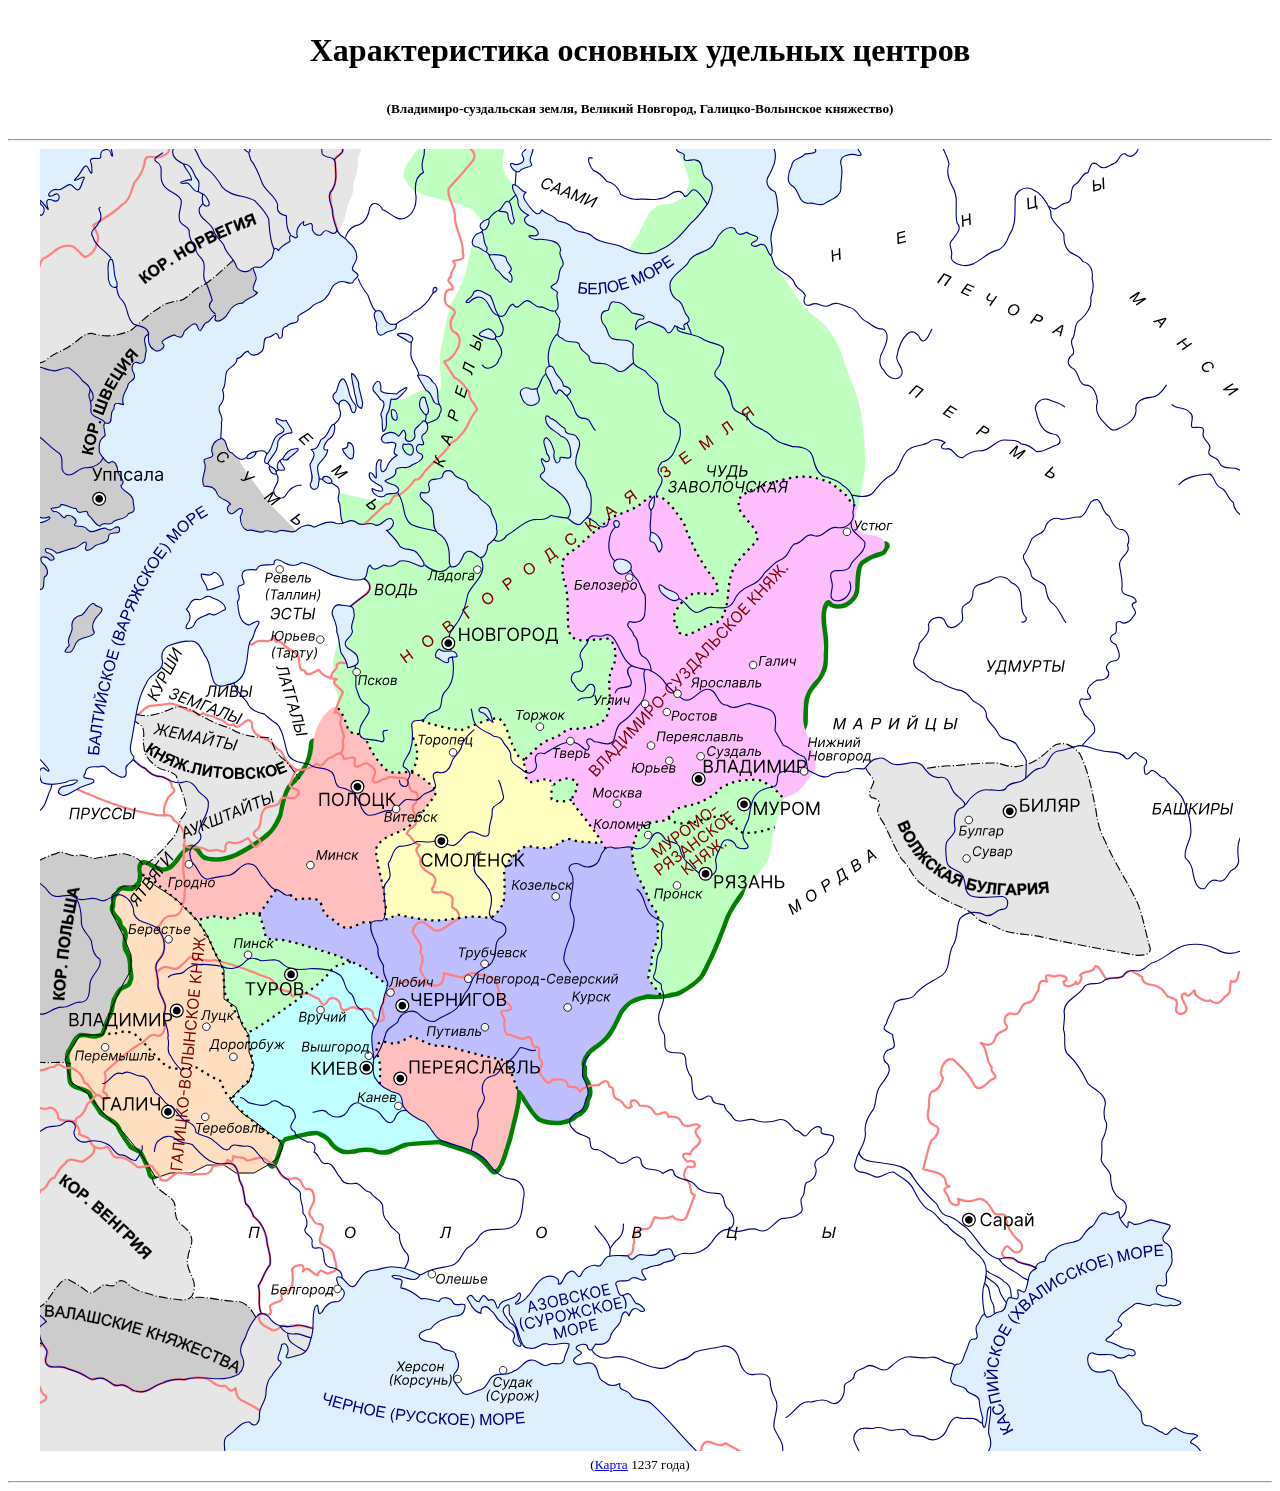
==== index.html @ eb6a6fff "rename" ====
<!DOCTYPE html>
<html lang="en">
<head>
    <meta charset="UTF-8">
    <meta name="viewport" content="width=device-width, initial-scale=1.0">
    <title>patapim</title>
</head>
<body>
    <h1><p align="center">Характеристика основных удельных центров</p></h1>
    <h5><p align="center"; style="height: 0.3;">(Владимиро-суздальская земля, Великий Новгород, Галицко-Волынское княжество)</p></h5>
</body>
<hr>
<head>
    <style>
        #Novgorod {
            cursor: pointer;
            transition: fill 0.3s ease;
        }
        #Novgorod:hover {
            fill: #54ff9f;
            stroke: #800020;
            stroke-width: 2px;
        }
    </style>
</head>
<head>
    <style>
        #Galicia {
            cursor: pointer;
            transition: fill 0.3s ease;
        }
        #Galicia:hover {
            fill: #8371c9;
            stroke: #800020;
            stroke-width: 2px;
        }
    </style>
</head>
<head>
    <style>
        #Vladimir-suzdalsk {
            cursor: pointer;
            transition: fill 0.3s ease;
        }
    #Vladimir-suzdalsk:hover {
        fill: #213499;
        stroke: #800020;
        stroke-width: 2px;
    }
    </style>
</head>
</body>
<body align="center">
<svg width="1200" height="1302" viewBox="0 0 1200 1302" fill="none" xmlns="http://www.w3.org/2000/svg">
<rect width="1200" height="1302" fill="#1E1E1E"/>
<g id="Kievan_Rus_in_1237_(ru) 1" clip-path="url(#clip0_0_1)">
<g id="layer1">
<path id="rect17030" d="M1246.52 -72.2143H-49.3421V1660.68H1246.52V-72.2143Z" fill="white"/>
</g>
<g id="layer7">
<path id="path2376" fill-rule="evenodd" clip-rule="evenodd" d="M105.733 715.652L118.308 705.586L129.417 692.447L136.466 684.694L139.85 671.301L145.207 664.252L146.476 660.868L145.207 651.987L136.184 626.752L131.391 622.945L122.932 620.972L116.87 617.729L107.989 609.835C107.989 609.835 104.746 604.195 104.887 603.491C105.028 602.786 103.195 591.93 103.195 591.93L104.041 583.754L103.477 580.511L100.799 576.423L94.906 572.081L96.1184 565.314L102.209 566.836L108.271 566.554L117.293 565.145L123.073 563.03L128.853 560.492L137.312 557.673L145.771 558.237L153.383 562.325L169.596 571.489L182.707 576.846L190.742 579.383L197.65 583.754L206.673 586.15L214.709 588.124L220.348 588.547L227.115 588.406L231.344 589.393L234.586 600.389L237.406 604.336L243.468 610.398L247.556 613.923L254.041 622.523L259.906 629.797L250.686 639.299L247.077 646.94L245.075 653.312L242.876 666.254L236.306 679.59L229.991 686.724L213.694 698.566L203.12 704.882L195.705 708.462L183.327 712.551L177.35 712.889L169.709 712.382L164.352 711.028L159.897 707.898L157.387 704.769L155.442 701.414L152.735 699.919L148.167 701.244L145.912 703.415L141.485 708.547L136.635 715.229L130.799 720.643L125.385 722.927L120.987 722.645L112.303 719.515L105.733 715.652Z" fill="#E6E6E6"/>
<path id="path2380" fill-rule="evenodd" clip-rule="evenodd" d="M102.885 715.37L101.081 712.325L92.9042 707.109L84.3045 704.712L71.8985 705.981L55.6861 709.647L50.6109 708.66L43.4211 705.84L33.6936 706.968L21.1466 703.021L7.75378 707.25L-3.52441 712.889V912.654L2.67859 913.641L25.5169 913.5L30.8177 914.91L29.2105 905.859L37.6692 890.549L41.7011 887.927L53.1767 889.929L62.4248 888.124L65.4417 884.289L68.0639 875.436L73.9004 862.945L75.7331 851.865L81.7669 841.602L90.0282 837.767L93.8628 829.731L92.453 820.258L92.2275 810.586L90.0282 804.13L86.5884 798.096L87.9981 780.784L83.1767 777.344L81.1748 769.111L77.1429 765.868L73.703 759.44L76.5226 753.378L75.1128 749.571L79.3421 745.145L80.3572 742.325L83.3741 740.69L89.2105 742.72L94.0602 741.902L101.504 734.064L102.462 725.633L101.617 718.218L102.885 715.37Z" fill="#CCCCCC"/>
<path id="path4330" fill-rule="evenodd" clip-rule="evenodd" d="M-3.52441 912.654V1159.05L0.704909 1157.67L7.07709 1152.09L12.0677 1144.11L22.2463 1131.73L26.6166 1130.15L30.5921 1131.73L36.7951 1135.34L42.7726 1138.73L47.3402 1143.12L51.1466 1144.31L58.5057 1139.71L62.7068 1136.13L65.6955 1135.74L71.2782 1137.32L74.2669 1136.13L77.8478 1132.35L83.4305 1131.54L86.0245 1133.14L93.2143 1139.52L107.171 1144.51L117.321 1147.49L135.677 1150.68L141.654 1151.27L151.071 1149.16L154.314 1140.22L154.117 1132.78L148.224 1119.07L147.265 1112.22L149.352 1100.97L151.269 1096.77L152.03 1091.44L150.113 1084.2L145.179 1078.5L139.455 1074.3L136.776 1070.1L135.056 1063.44L135.451 1058.11L134.887 1054.87L132.406 1050.67L123.637 1043.62L115.827 1037.33L112.979 1032.96L112.387 1026.68L109.37 1015.82L102.096 1001.3L92.453 996.677L82.782 982.579L78.75 973.923L62.4248 962.645L53.7688 949.139L51.344 942.09L44.0978 938.481L34.032 935.239L31.8327 931.63L30.8177 914.91L25.5169 913.5L2.67859 913.641L-3.52441 912.654Z" fill="#E6E6E6"/>
<path id="path5303" fill-rule="evenodd" clip-rule="evenodd" d="M-3.52441 1159.05V1191.96L2.19927 1195.29L6.76694 1200.14L7.33085 1205.55L4.76506 1210.96L7.89476 1216.94L15.0282 1218.35L20.4418 1217.22L30.7049 1220.92L40.9399 1224.05L45.5075 1227.48L52.6128 1230.9L58.5902 1228.61L66.0057 1230.61L74.5489 1236.59L81.9643 1235.75L89.0696 1238.28L92.1993 1241.44L100.179 1242.85L107.312 1242.01L115.855 1236.59L132.378 1230.33L145.179 1230.61L153.722 1228.33L171.682 1229.46L185.357 1229.74L198.158 1225.76L203.571 1218.63V1211.81L200.16 1200.98L202.444 1194.16L206.419 1186.46L208.421 1179.33L215.836 1168.22L212.989 1163.65L209.746 1159.08L205.376 1154.88L200.019 1152.6L191.081 1152.2L159.446 1147.83L151.071 1149.16L141.654 1151.27L135.677 1150.68L117.321 1147.49L107.171 1144.51L93.2143 1139.52L86.0245 1133.14L83.4305 1131.54L77.8478 1132.35L74.2669 1136.13L71.2782 1137.32L65.6955 1135.74L62.7068 1136.13L58.5057 1139.71L51.1466 1144.31L47.3402 1143.12L42.7726 1138.73L36.7951 1135.34L30.5921 1131.73L26.6166 1130.15L22.2463 1131.73L12.0677 1144.11L7.07709 1152.09L0.704909 1157.67L-3.52441 1159.05Z" fill="#CCCCCC"/>
<path id="path6276" fill-rule="evenodd" clip-rule="evenodd" d="M-3.52441 1191.96V1304.29H184.962L184.765 1301.81L184.258 1290.05L203.628 1273.53L209.549 1273.08L215.611 1276.8L218.938 1271.78L219.671 1261.32L225.028 1250.52L227.256 1232.9L242.425 1212.43L237.547 1212.03L241.607 1195.51L246.541 1194.64L248.233 1202.11L245.357 1209.36L260.019 1206.06L267.603 1200.81L273.073 1181.89L272.932 1179.27L269.295 1178.99L262.387 1175.77L247.162 1177.69L239.972 1177.27L232.641 1172.79L227.509 1166.53L221.222 1163.96L215.836 1168.22L208.421 1179.33L206.419 1186.46L202.444 1194.16L200.16 1200.98L203.571 1211.81V1218.63L198.158 1225.77L185.357 1229.74L171.682 1229.46L153.722 1228.33L145.179 1230.61L132.378 1230.33L115.855 1236.59L107.312 1242.01L100.179 1242.85L92.1993 1241.44L89.0696 1238.28L81.9643 1235.75L74.5489 1236.59L66.0057 1230.61L58.5902 1228.61L52.6128 1230.9L45.5075 1227.48L40.9399 1224.05L30.7049 1220.92L20.4418 1217.22L15.0282 1218.35L7.89476 1216.94L4.76506 1210.96L7.33085 1205.55L6.76694 1200.14L2.19927 1195.29L-3.52441 1191.96Z" fill="#E6E6E6"/>
<path id="path7249" fill-rule="evenodd" clip-rule="evenodd" d="M-2.31201 440.521V214.534L4.4831 212.447L14.7463 204.665L25.7143 199.985L46.4662 184.816L52.2463 184.421L58.8158 186.226L70.376 187.015L82.5564 184.731L92.1993 180.643L108.665 165.981L126.118 154.421L144.135 150.333L156.4 139.872L169.68 132.288L193.506 111.113L198.186 120.023L202.19 122.447L207.829 122.56L212.171 119.205L215.583 124.026L215.498 134.712L211.466 139.731L214.173 141.451L217.218 141.649L217.5 143.566L213.186 147.598L205.827 150.812L204.925 152.419L201.711 154.731L196.776 154.647L190.714 159.778L185.893 167.842L177.321 172.861L174.925 170.746L175.714 167.024L175.122 164.797L169.483 172.353L163.534 175.483L160.827 182.335L158.6 181.432L157.585 177.598L155.075 174.383L153.553 174.468L142.782 183.434L142.387 188.171L140.583 189.694L136.635 185.746L132.321 186.056L120.536 193.5L123.665 194.825L124.455 196.742L121.635 200.464L117.914 202.071L113.684 200.662L108.243 194.205V191.301L108.947 187.861L108.75 185.154L106.635 186.169L104.633 188.763L104.323 192.006L106.043 197.335L106.241 205.286L104.521 208.021L104.211 213.237L100.207 214.562L94.7651 213.35L92.6504 214.647L91.9455 218.679L93.9474 224.233L94.1447 229.647L92.9323 231.987L89.5207 232.184L86.8985 240.023L84.3891 243.66L82.5846 249.102L83.5714 255.727L80.8647 256.235L76.7199 252.513L74.9154 254.938L74.4079 259.055L70.6861 266.611L71.0808 272.87L69.079 274.872L64.9624 273.462L63.75 277.494L63.5527 280.398L65.5545 283.923L65.4417 286.461L59.4079 292.805L58.9004 296.526L59.9154 300.248L59.2105 304.28L61.438 307.297L66.2594 310.821L66.3722 314.036L67.782 314.741L70.6861 313.049L74.0132 312.626L76.6354 315.558L77.4248 321.902L80.047 327.739L83.1767 330.671L83.6842 333.265L80.8647 335.69V337.805L83.0639 340.624L90.3384 345.558L93.2425 351L92.9323 356.639L95.2726 359.459L94.5677 361.968L91.8327 362.786L88.4211 364.59L85.8835 368.227L74.5207 371.836L68.7688 375.558L66.2594 375.671L65.1598 373.754H63.4399L60.1128 377.081L57.688 376.968L52.6692 370.342L48.2425 366.705L47.8196 363.998L46.5226 361.686L44.6053 361.573L41.5884 364.196L39.6711 364.083L36.9643 359.966L34.4267 358.556L27.9981 358.162L22.7538 354.327L21.1466 355.032L20.5545 357.344L19.3421 358.754L16.4098 358.951L13.5902 357.739L10.8835 359.149L10.9681 360.981L12.8854 362.588L18.9192 363.801L21.6542 365.803L23.2613 368.82L24.5583 369.44L25.4887 368.622L25.7707 367.015L27.688 365.69L29.4925 366.902L33.6372 368.425L36.2594 371.639L35.9493 373.951L33.5245 375.868L34.7369 377.081L41.5884 377.194L44.6053 378.491L50.2444 382.523H54.5865L61.8327 379.083L68.7688 379.308L72.0959 381.423L74.2105 380.492L75.7331 376.883L77.735 376.573L79.2575 378.688V382.607L76.8327 384.637L71.391 383.622L68.8816 385.737L67.8666 390.671L64.8496 394.308L58.703 394.703L53.8816 397.41L48.9474 401.752L47.0301 402.147L45.5075 401.047L46.7199 392.588H44.7181L40.4887 396.113L31.9173 399.947L25.1786 401.047L19.4267 404.177L16.5226 404.261L8.45866 398.932L4.93423 399.947L4.73686 401.555L7.16167 404.261L12.0959 405.868L13.703 407.504L14.6053 409.506L12.9981 411.31H10.376L4.11656 407.504L2.11468 407.081L1.01506 409.111L1.09964 411.62L2.6222 414.75L6.85152 418.782L7.55641 423.209L6.45678 426.818L3.63723 428.65L2.93235 430.258L4.73686 434.289L3.55265 438.068L0.704905 440.718L-2.31201 440.521ZM24.5301 499.985L24.7557 503.171L30.2256 503.227L33.6654 500.154L35.0188 494.994L39.3891 490.201L42.688 490.117L47.9042 486.902L52.3872 486.789L54.079 485.436L54.3891 483.406L52.7256 478.754L52.6128 474.581L55.8835 468.942L59.9718 464.318L62.2275 460.004L60.8177 458.256L57.3214 457.805L53.656 454.224L51.344 453.97L47.876 459.496L41.1936 466.517L34.6523 468.716L32.4812 471.761L32.0301 482.983L27.8572 489.412L29.2669 494.12L29.4643 497.306L28.0545 499.252L24.5301 499.985ZM256.184 381.62L229.765 354.806L208.449 325.878L197.171 308.932L192.829 304.308L188.966 302.673L187.274 300.107L186.062 293.425L181.748 289.167L179.352 291.085L175.207 291.987L172.895 295.906L171.598 301.658L172.387 306.085L171.598 308.904L166.551 309.214L164.041 310.004L164.239 312.936L165.451 316.263L165.254 320.493L163.026 327.034L162.632 334.083L164.126 337.1L167.058 337.917L173.797 338.002L175.009 339.412L174.699 342.344L176.419 344.656L178.647 345.868L182.171 350.605L189.502 352.607L190.517 355.342L187.19 358.951L187.81 362.673L190.122 364.9L192.434 364.506L197.679 361.461L201.795 358.359L203.12 359.656L199.878 368.622L200.583 372.541L202.415 375.558L202.895 378.885L207.547 381.62L214.088 381.113L218.91 383.227L223.139 383.03L226.861 381.508L228.976 381.423L232.415 383.227H236.532L240.564 381.113L243.581 381.31L251.335 383.227L256.184 381.62Z" fill="#CCCCCC"/>
<path id="path7261" fill-rule="evenodd" clip-rule="evenodd" d="M-2.31201 214.534V-5.47559L323.543 -3.78386L318.412 7.66351L316.917 24.4962L313.421 33.265L312.744 44.4304L307.359 57.2312L303.722 72.4567L298.28 83.3402L297.152 81.2255L293.741 84.4398L290.808 84.5526L287.397 81.2255H284.662L282.66 84.1579L279.727 86.5545L275.921 85.765L273.102 82.1278L271.776 74.8816L269.774 73.6692L266.955 76.2067L265.038 77.1936L263.318 76.2913L263.825 72.3722L262.218 72.7669L256.692 80.718L257.594 88.4718L255.564 90.3045L251.645 85.5676L250.348 85.3703L249.925 93.406L240.564 97.3534L240.254 101.075L239.352 102.372L235.63 98.6504L233.43 100.962L233.008 106.517L230.301 110.944L225.564 114.158L222.632 117.795L218.91 118.274L213.581 117.795L212.171 119.205L207.829 122.56L202.19 122.447L198.186 120.023L193.506 111.113L169.68 132.288L156.4 139.872L144.135 150.333L126.118 154.421L108.665 165.981L92.1993 180.643L82.5564 184.731L70.376 187.015L58.8158 186.226L52.2463 184.421L46.4662 184.816L25.7143 199.985L14.7463 204.665L4.4831 212.447L-2.31201 214.534Z" fill="#E6E6E6"/>
<path id="path8234" fill-rule="evenodd" clip-rule="evenodd" d="M829.37 625.483L832.754 629.007L833.741 632.814L829.511 643.246L829.652 646.348L831.485 648.603L836.137 649.731L840.085 653.679L838.252 657.626L837.547 664.252L843.891 674.825L860.103 708.519L866.447 715.427L876.034 730.37L891.259 743.058L911.419 754.054L921.006 758.002L931.071 763.303L935.808 768.575L940.883 772.382L951.175 775.624L961.184 780.699L972.462 784.083L993.75 786.338L1015.46 791.132L1056.06 799.026L1096.24 806.357L1105.26 805.934L1109.21 803.679L1110.34 799.731L1107.8 791.132L1102.44 768.011L1095.68 749.261L1072.27 707.391L1061.42 684.13L1058.04 674.543L1056.34 662.701L1051.27 638.171L1046.19 619.985L1041.12 606.733L1037.59 601.799L1028.43 595.314L1019.27 594.468L1015.32 595.596L1010.39 599.684L999.953 608.707L991.917 613.782L981.485 616.601L975.987 617.447L970.207 617.729L957.519 613.782L932.143 614.628L918.75 616.46L902.679 617.024L884.774 619.618L882.152 616.263L877.528 613.697L871.748 613.415L862.077 615.558L852.462 615.192L843.976 609.271L840.226 609.214L834.107 610.483L829.878 612.71L825.818 619.111L829.37 625.483Z" fill="#E6E6E6"/>
</g>
<g id="layer6">
<path id="path43432" fill-rule="evenodd" clip-rule="evenodd" d="M845.273 396.789C654.699 462.541 464.098 528.265 273.524 594.017C272.82 602.955 271.494 612.259 266.222 619.759C262.5 627.372 256.664 633.434 250.686 639.299C245.949 647.504 244.229 656.808 242.904 666.085C239.521 672.795 236.983 680.154 231.231 685.314C220.686 694.759 208.477 702.372 195.705 708.462C188.515 711.169 181.043 713.876 173.233 712.607C166.833 712.692 160.15 709.985 157.218 704.008C155.752 700.539 152.058 699.045 148.788 701.075C143.6 705.051 140.019 711.028 135.789 716.019C131.729 720.587 125.526 724.731 119.323 722.024C114.22 720.727 109.737 717.88 105.169 715.596C99.7274 714.75 102.35 722.335 102.462 725.633C101.729 729.665 102.688 734.515 98.656 737.053C96.203 739.675 94.0601 742.946 90 742.579C86.6729 742.635 83.3177 739.139 80.3571 742.325C80.4699 746.019 74.9154 747.485 75.5357 750.671C78.4398 754.055 72.8571 757.269 74.2669 760.483C75.7895 763.979 77.7913 767.109 81.1748 769.111C82.5 772.748 81.7951 777.767 86.0526 779.402C89.8872 781.009 86.8421 785.831 87.3496 788.989C87.3214 793.331 85.3195 798.096 88.6184 801.677C92.2838 807.231 92.6222 813.829 92.453 820.258C92.7068 824.712 95.2162 829.477 92.0865 833.453C91.2406 837.344 88.2237 839.036 84.671 840.248C79.8214 841.714 78.9756 847.607 76.0996 851.244C74.3797 856.855 74.8308 863.171 71.4192 868.274C68.4586 873.434 67.1053 879.271 65.0752 884.769C63.468 888.575 59.6616 888.773 56.0808 889.365C51.1748 890.944 45.9868 887.673 41.1936 888.237C35.8647 890.605 34.7932 896.921 31.6917 901.348C29.0413 904.421 29.0977 907.945 30.2256 911.639C31.6353 918.35 30.9022 925.483 32.1147 932.137C33.6372 936.846 39.1917 936.338 42.9981 938.115C45.9304 939.835 50.6955 940.37 51.9361 943.782C53.7124 950.887 58.844 956.385 62.4248 962.645C67.8665 966.649 73.9568 970.116 79.0038 974.459C82.0771 982.663 87.6316 989.459 92.453 996.677C95.6391 998.509 99.6146 999.553 102.378 1001.84C106.1 1009.31 110.329 1016.58 111.88 1024.87C112.697 1028.93 116.081 1021.04 118.026 1019.91C121.579 1015.62 125.132 1011.34 128.684 1007.05C158.825 1003.47 188.938 999.919 219.079 996.338C223.449 1002.63 227.82 1008.91 232.218 1015.2C236.335 1007.84 237.575 999.271 240.733 991.658C242.876 988.444 246.231 987.372 249.868 986.837C259.37 984.778 268.985 981.169 278.712 981.818C283.534 984.947 289.709 986.583 292.444 992.081C294.699 995.887 298.844 998.368 302.566 1000.37C307.81 1000.82 313.083 1001.3 318.045 999.158C322.867 998.143 328.111 998.622 332.989 998.848C337.444 1001.44 342.716 1001.47 347.679 1000.96C354.22 998.425 360.536 994.872 367.246 992.983C378.101 992.335 389.013 991.066 399.812 990.812C411.175 994.844 422.82 998.228 434.013 1002.63C442.303 1006.52 448.195 1013.62 453.835 1020.61C456.147 1023.04 457.697 1015.57 459.699 1013.79C463.393 1005.76 465.226 996.874 468.158 988.5C470.752 976.545 474.361 964.759 476.306 952.692C476.617 948.406 476.927 944.092 477.209 939.806C483.158 942.175 484.962 948.716 488.487 953.509C491.617 958.726 495.31 963.914 499.483 968.227C506.306 971.667 513.976 972.062 521.476 971.414C526.297 970.652 531.457 968.961 534.812 965.154C540.338 963.011 545.273 958.387 545.329 952.128C545.583 948.462 549.079 946.009 547.923 942.09C548.289 937.551 545.667 933.716 543.553 929.994C541.664 926.498 542.453 922.664 542.65 918.885C539.831 916.63 541.889 912.429 542.735 909.581C545.16 905.464 546.992 900.784 551.56 898.613C556.776 894.637 562.246 890.662 566.476 885.699C572.115 878.312 575.329 869.487 579.699 861.395C583.477 857.165 586.466 851.977 592.133 850.088C596.786 847.269 602.425 846.282 607.697 845.436C614.436 845.69 621.175 846.226 627.744 844.449C632.679 843.688 637.726 843.293 641.701 839.966C647.453 836.752 653.177 833.509 657.519 828.406C662.65 824.205 663.891 817.212 667.162 811.658C674.972 796.799 680.075 780.784 686.335 765.276C689.746 757.946 694.596 751.489 699.079 744.863C720.479 688.049 741.852 631.207 763.252 574.393C763.844 565.145 762.406 555.643 765.649 546.789C766.748 540.135 772.641 535.821 776.109 530.323C779.774 526.291 782.058 521.075 783.214 515.831C783.412 504.722 784.878 493.556 782.707 482.56C781.579 473.566 779.605 463.895 783.863 455.38C784.793 452.447 788.233 447.654 790.291 452.504C793.675 456.226 799.765 455.352 804.164 454.308C809.07 451.489 813.835 447.682 814.765 441.761C815.385 433.218 815.357 424.393 817.81 416.103C820.179 410.746 826.382 409.167 830.752 405.784C834.474 404.346 838.872 403.81 842.171 401.865C843.186 400.173 844.229 398.481 845.273 396.789Z" stroke="#008000" stroke-width="9.02256" stroke-linecap="round" stroke-linejoin="round"/>
</g>
<g id="layer4">
<path id="path18977" fill-rule="evenodd" clip-rule="evenodd" d="M344.295 769.703C350.047 772.043 354.558 763.697 360.761 766.15C372.35 768.773 384.305 771 396.147 771.507C408.13 771.226 419.887 768.547 431.758 767.588C438.017 766.912 444.586 769.393 450.508 768.265C456.654 766.291 459.84 759.412 463.167 754.534C465.789 743.34 463.759 731.752 464.436 720.558C467.425 710.915 475.968 704.289 483.524 698.453C491.645 695.07 499.991 701.019 508.393 698.566C517.162 698.622 523.562 687.316 532.838 690.812C542.002 693.97 552.265 692.758 561.88 694.139C558.073 685.173 550.517 678.519 545.667 670.201C540.197 664.336 535.179 657.823 531.682 650.577C525.141 653.002 518.036 653.143 511.607 650.295C510.31 643.585 514.06 636.705 510.169 630.502C503.148 628.528 496.043 634.393 489.53 632.617C482.989 629.318 488.205 622.015 484.709 616.883C486.88 609.214 478.9 610.37 476.278 603.998C470.414 594.13 468.637 582.259 462.688 572.617C458.289 566.301 451.156 571.179 445.094 571.686C436.607 574.731 428.261 579.214 419.605 581.188C407.622 579.158 395.301 576.874 384.051 572.56C380.216 570.615 371.588 569.882 371.729 576.677C372.039 583.528 372.998 590.182 376.043 596.301C378.299 605.605 377.115 615.643 371.194 623.368C381.316 625.37 387.66 633.773 395.329 639.806C397.5 647.476 389.098 652.607 385.771 658.754C378.13 669.806 368.741 680.267 355.489 684.299C347.03 687.57 336.259 692.898 335.752 702.936C337.641 710.577 338.092 718.472 341.137 725.915C342.35 734.938 345.141 743.904 344.464 752.955C347.143 758.453 344.915 764.008 344.295 769.703Z" fill="#FFFFBF"/>
<a href="https://ru.wikipedia.org/wiki/Новгородская_республика" target="_blank">
 <path id="Novgorod" fill-rule="evenodd" clip-rule="evenodd" d="M295.855 557.306C297.97 551.329 299.295 545.408 295.179 539.938C291.259 531.141 294.023 520.878 293.008 511.432C297.209 493.021 304.201 475.286 310.32 457.41C315.789 451.883 323.459 448.585 328.224 442.635C333.665 436.799 326.053 432.118 323.233 427.861C315.789 406.912 306.654 386.357 300.338 365.098C301.551 358.613 298.252 353.03 298.055 346.771C300.62 340.85 309.192 347.645 314.295 347.137C323.374 348.265 332.481 352.551 341.532 351.564C344.887 350.887 346.805 342.626 345.536 338.594C341.532 332.757 338.233 327.118 347.397 325.201C354.079 322.579 352.726 311.611 360.733 310.68C361.748 305.605 358.844 298.387 358.336 292.494C355.602 286.742 343.026 287.391 344.098 278.989C343.618 269.177 343.816 259.449 347.256 250.088C349.737 242.898 357.068 250.906 361.945 250.68C370.179 247.269 377.876 241.489 386.447 239.628C392.397 238.415 398.853 245.887 401.109 237.175C400.742 222.513 397.838 207.71 402.265 193.387C405.197 180.868 406.353 167.645 410.414 155.549C420.761 140.859 426.513 123.66 429.727 106.122C430.573 98.5376 433.647 91.9962 438.976 86.5263C444.248 81.7612 444.474 72.3439 438.581 68.03C434.492 62.9267 430.432 57.8233 423.496 56.9774C411.372 52.015 398.43 49.8439 385.799 46.7424C378.665 42.6259 369.558 40.7086 366.09 32.3909C361.917 27.9079 363.778 20.1541 366.541 15.3891C371.137 8.98869 375.705 2.6165 380.301 -3.78387C407.989 -3.78387 435.649 -3.78387 463.336 -3.78387C465.479 4.67477 460.32 12.9924 463.844 21.1691C465.789 29.4586 474.164 34.4492 477.209 42.4849C482.961 51.5921 487.585 61.8834 494.013 70.2857C521.363 83.6221 548.741 96.9304 576.118 110.267C582.914 105.135 590.132 100.37 593.656 92.2782C600.423 83.2838 604.088 72.4003 609.671 62.9267C614.464 59.0921 618.835 54.2142 625.602 55.3421C632.961 56.1033 638.318 50.4361 644.521 47.4755C646.523 40.7368 651.485 34.1391 647.65 27.1184C645.959 18.8571 641.898 11.4135 638.853 3.60334C642.97 -3.41733 648.947 0.0789049 654.784 2.72928C673.618 10.2575 692.425 17.7575 711.259 25.2575C718.731 54.2424 725.019 83.5939 733.252 112.325C736.974 119.882 743.346 125.831 747.209 133.444C755.442 145.68 762.829 159.073 775.094 167.757C782.707 173.453 789.333 179.994 793.675 188.538C802.021 200.577 804.276 215.605 810.085 228.913C814.821 242.278 820.94 255.276 821.673 269.656C824.549 286.179 825.226 303.068 825.113 319.759C822.914 332.25 820.714 344.741 818.487 357.203C808.929 357.203 808.703 345.051 800.752 341.836C795.028 338.086 791.053 332.137 783.75 331.404C764.774 323.284 744.192 330.22 725.442 335.464C717.096 339.553 707.002 341.188 700.489 348.039C694.314 358.641 705.056 368.115 711.118 375.868C716.729 380.944 720.197 390.474 713.233 395.915C702.321 406.602 690.085 418.556 689.408 434.797C687.321 447.513 688.055 461.667 679.37 472.128C671.109 475.286 662.932 478.274 655.15 482.617C650.019 485.408 643.365 488.227 639.079 482.898C635.977 475.991 630.507 467.25 636.908 460.539C640.601 453.434 647.284 447.288 654.446 444.271C662.002 444.13 669.727 446.188 677.086 443.932C679.934 432.598 669.051 425.436 664.173 416.639C658.703 407.758 653.487 398.566 649.962 388.81C645.395 381.226 644.267 371.893 638.064 365.041C632.566 358.105 626.786 350.239 618.271 347.306C611.786 346.601 606.288 348.885 601.945 353.707C593.966 361.207 582.293 362.617 572.904 368.03C566.757 370.821 563.092 377.222 557.002 380.38C546.541 389.036 537.575 399.44 525.846 406.489C520.686 412.805 522.434 421.461 523.421 428.932C526.974 439.985 527.989 451.376 527.763 462.936C528.637 472.269 525.508 485.944 536.278 490.342C544.455 492.598 553.703 490.37 562.218 489.891C568.929 487.635 573.243 492.288 574.511 498.575C577.049 504.806 574.229 511.376 573.383 517.607C565.348 529.957 571.917 545.07 569.041 558.66C569.126 572.053 554.549 579.13 542.763 579.214C534.699 580.116 525.564 579.158 519.756 586.094C511.692 590.662 501.485 592.156 495.479 600.164C490.602 603.152 487.387 612.654 480.959 609.609C470.893 599.853 469.934 584.12 462.688 572.617C458.289 566.301 451.156 571.179 445.094 571.686C436.607 574.731 428.261 579.214 419.605 581.188C407.622 579.186 395.273 576.987 384.051 572.56C380.216 570.615 371.588 569.882 371.729 576.677C372.039 583.528 372.998 590.182 376.043 596.301C378.299 605.605 377.115 615.643 371.194 623.368C362.03 622.269 351.654 626.583 344.126 619.252C336.88 610.652 330.141 601.432 326.335 590.774C320.555 587.447 318.073 584.459 311.476 583.387C304.117 576.902 305.414 564.75 297.124 558.575L296.419 557.87L295.855 557.306Z" fill="#BFFFBF"/>
</a>
<path id="path18004" fill-rule="evenodd" clip-rule="evenodd" d="M512.312 636.479C512.397 641.329 508.139 650.915 515.47 651.451C520.714 653.058 529.229 653.312 532.472 648.716C534.671 643.331 538.365 638.622 536.673 632.476C529.06 626.667 518.43 630.023 512.312 636.479Z" fill="#BFFFBF"/>
<path id="path18985" fill-rule="evenodd" clip-rule="evenodd" d="M219.248 765.22C224.746 757.156 230.244 749.064 235.771 741C242.256 739.985 244.06 749.289 250.714 745.427C251.419 753.575 261.006 748.754 266.532 749.853C272.707 748.867 280.827 749.91 281.87 757.382C283.618 767.222 294.079 770.521 300.705 776.667C308.205 782.363 317.34 775.173 324.897 772.748C331.212 776.075 335.16 769.026 341.476 772.41C346.043 769.365 351.654 768.575 357.406 766.009C365.808 766.94 374.605 769.365 383.289 770.239C399.051 773.622 415.066 769.111 430.742 767.56C437.03 767.306 443.543 768.491 449.577 768.66C456.259 766.883 459.671 759.75 463.167 754.534C465.789 743.34 463.759 731.752 464.436 720.558C467.425 710.915 475.968 704.289 483.524 698.453C491.645 695.07 499.991 701.019 508.393 698.566C517.162 698.622 523.562 687.316 532.838 690.812C542.002 693.97 552.265 692.757 561.88 694.139C564.586 702.09 569.295 696.197 575.414 699.271C580.376 700.06 590.019 695.126 591.964 699.581C592.556 709.026 593.374 718.415 597.97 726.902C602.312 735.756 606.851 744.609 610.122 753.801C613.195 760.06 621.118 765.304 617.566 772.917C617.848 781.63 618.947 790.511 614.577 798.491C610.263 806.526 612.998 816.028 608.6 824.036C606.88 832.466 615.705 837.513 619.37 844.252C620.103 848.086 607.895 843.632 603.581 846.141C591.908 847.805 581.729 855.53 577.133 866.385C572.368 877.353 566.532 888.265 556.297 895.032C548.882 899.656 542.03 906.395 541.325 915.586C543.553 920.098 541.043 926.16 543.919 931.122C548.459 936.451 549.586 944.853 545.611 950.633C545.836 958.021 540.197 962.983 534.079 965.831C524.972 973.697 510.818 972.964 500.216 968.509C491.758 961.63 487.641 950.267 480.761 941.977C474.079 938.848 474.699 929.684 471.344 923.82C468.75 918.632 469.117 910.314 461.617 910.342C445.461 908.199 429.925 903.068 414.135 899.177C404.803 895.342 394.117 898.951 385.32 893.199C378.806 891.395 372.378 884.374 365.977 889.647C359.549 895.37 350.047 895.314 342.632 892.269C335.836 893.509 336.852 901.461 336.626 906.254C332.481 914.882 332.989 900.417 332.256 896.695C331.523 889.026 331.1 880.117 336.711 874.195C340.996 867.908 337.895 859.647 343.28 853.895C343.647 847.776 345.592 842.024 347.82 836.357C338.205 830.408 329.972 822.231 320.273 816.62C307.021 811.291 294.417 804.553 280.404 801.282C264.051 796.46 247.331 790.06 230.244 790.37C222.575 788.227 225.056 778.5 221.758 772.692C220.912 770.211 220.094 767.701 219.248 765.22Z" fill="#BFBFFF"/>
<a href="https://ru.wikipedia.org/wiki/Великое_княжество_Владимирское">
 <path id="Vladimir-suzdalsk" fill-rule="evenodd" clip-rule="evenodd" d="M484.821 610.709C483.214 616.94 487.81 622.551 485.836 628.923C489.163 635.492 495.987 632.532 501.513 630.953C508.59 625.991 516.485 634.534 513.863 635.182C519.699 629.346 529.821 627.288 536.673 632.476C538.675 639.355 533.741 644.459 531.682 650.577C536.645 661.601 546.231 669.44 552.237 679.703C558.101 685.511 560.893 693.237 565.827 699.694C570.31 695.521 576.88 701.329 582.434 698.538C588.383 698.65 595.009 697.748 595.122 690.333C596.363 682.833 601.1 676.066 609.023 674.938C614.633 671.047 621.964 674.43 627.068 669.496C631.692 664.816 635.808 657.936 643.421 657.823C656.137 655.483 669.135 650.577 678.609 641.695C684.417 635.38 693.553 632.532 701.983 631.601C710.047 630.868 719.267 629.008 726.118 634.365C733.421 637.269 737.932 643.754 743.318 649.139C750.479 647.419 756.936 644.43 761.588 638.509C766.664 632.645 772.303 626.442 775.489 619.506C776.898 606.254 769.286 594.524 765.902 582.062C761.475 573.068 763.788 562.805 763.928 553.19C765 544.9 769.342 538.218 774.756 532.071C781.917 524.825 784.314 514.788 783.609 504.891C785.949 489.722 778.929 474.524 782.312 459.553C783.609 453.124 788.007 447.09 792.716 454.308C803.91 458.679 816.739 448.049 815.16 436.207C815.921 428.143 814.962 418.303 820.771 412.071C827.143 407.391 834.135 404.092 841.861 402.344C846.908 397.776 845.47 389.6 838.506 388.105C831.541 384.581 821.983 387.344 817.162 379.957C811.974 374.515 816.992 367.889 815.78 361.489C823.026 355.004 809.633 357.57 809.098 350.69C805.15 342.964 796.241 339.496 790.489 333.547C779.267 329.797 767.735 325.652 755.752 328.359C740.075 330.107 725.16 335.774 710.554 341.216C704.944 344.43 697.359 347.729 698.684 355.539C700.009 367.748 713.515 374.177 716.786 385.427C719.295 394.336 708.468 398.453 704.492 404.966C695.695 413.425 689.662 424.477 689.069 436.799C687.462 448.923 687.547 462.231 679.37 472.128C671.109 475.286 662.932 478.274 655.15 482.617C650.019 485.408 643.365 488.227 639.079 482.898C635.977 475.991 630.507 467.25 636.908 460.539C640.601 453.434 647.284 447.288 654.445 444.271C662.002 444.13 669.727 446.188 677.086 443.932C679.934 432.598 669.051 425.436 664.173 416.639C658.703 407.757 653.487 398.566 649.962 388.81C645.395 381.226 644.267 371.893 638.064 365.041C632.594 358.077 626.729 350.323 618.271 347.306C611.419 346.404 606.118 349.393 601.551 354.271C593.402 361.179 582.124 362.757 572.904 368.03C566.757 370.821 563.092 377.222 557.002 380.38C546.541 389.036 537.575 399.44 525.846 406.489C520.686 412.804 522.434 421.46 523.421 428.932C526.974 439.985 527.989 451.376 527.763 462.936C528.637 472.269 525.507 485.944 536.278 490.342C544.455 492.598 553.703 490.37 562.218 489.891C568.929 487.635 573.242 492.288 574.511 498.575C577.049 504.806 574.229 511.376 573.383 517.607C565.348 529.957 571.917 545.07 569.041 558.66C569.126 572.053 554.549 579.13 542.763 579.214C534.699 580.116 525.564 579.158 519.756 586.094C511.692 590.662 501.485 592.156 495.479 600.163C491.927 603.66 488.374 607.184 484.821 610.709Z" fill="#FFBFFF"/>
</a>
<path id="path18979" fill-rule="evenodd" clip-rule="evenodd" d="M344.295 769.703C339.897 773.425 333.412 771.479 328.224 773.368C320.019 771.705 313.196 780.643 304.624 778.613C297.406 775.539 291.372 768.914 284.605 764.515C282.096 758.425 280.63 748.697 272.03 749.741C265.489 749.882 258.947 749.994 252.434 750.107C252.04 742.607 243.102 748.782 240.62 741.959C233.43 738.462 231.908 748.726 227.791 752.673C223.675 756.226 222.462 765.868 216.231 764.938C208.506 763.387 200.329 764.233 194.323 769.759C187.697 769.675 181.043 768.688 174.812 767.137C169.06 768.603 162.829 768.716 157.585 771.761C144.502 756.423 128.346 744.242 112.838 731.526C107.397 728.368 100.179 726.338 101.645 718.613C103.167 710.859 110.752 720.135 115.15 720.53C121.946 724.647 130.461 722.814 135.254 716.526C141.034 711.113 144.023 701.273 152.735 699.919C158.064 702.654 159.502 710.633 166.297 711.508C186.57 717.034 205.432 704.092 221.447 693.265C231.006 687.231 238.111 678.378 242.086 667.833C245.216 655.991 245.724 641.724 256.297 633.491C266.391 622.945 273.271 609.045 273.496 594.271C273.581 584.797 278.036 576 282.716 568.105C286.325 563.96 291.006 557.194 296.56 558.011C304.85 564.13 304.399 575.605 310.658 582.936C317.171 584.656 320.216 586.376 325.489 590.351C329.746 597.626 333.158 606.395 339.107 612.992C343.872 621.31 353.43 625.934 362.82 623.171C374.605 621.479 384.361 629.177 392.058 637.128C398.741 640.286 395.019 647.532 391.212 651.479C381.682 664.224 372.491 678.97 356.419 683.904C347.707 687.288 336.344 692.504 335.752 702.936C337.641 710.577 338.092 718.472 341.137 725.915C342.321 734.938 345.169 743.904 344.464 752.955C347.143 758.453 344.915 764.007 344.295 769.703Z" fill="#FFBFBF"/>
<path id="path18981" fill-rule="evenodd" clip-rule="evenodd" d="M591.795 697.579C596.955 690.925 595.432 678.66 605.385 676.179C610.827 673.246 616.833 672.541 622.697 672.006C630.564 669.412 632.65 659.064 641.447 658.218C654.84 655.906 668.628 651.056 678.609 641.695C684.417 635.38 693.553 632.532 701.983 631.601C710.047 630.868 719.267 629.007 726.118 634.365C733.421 637.269 737.932 643.754 743.318 649.139C742.951 657.288 739.539 664.421 736.523 671.752C733.252 682.353 731.222 693.209 730.263 704.205C727.556 714.722 719.915 722.814 712.979 730.765C700.883 739.985 692.538 753.35 685.686 766.714C678.271 787.015 670.291 807.288 659.831 826.15C652.951 833.763 644.07 839.656 634.652 843.321C629.211 842.898 621.175 849.101 618.13 842.588C613.929 835.991 605.019 829.816 609.615 821.188C612.857 813.462 610.686 804.609 615.085 797.109C620.555 787.692 615.761 776.78 618.694 766.771C613.957 759.524 608.459 752.701 606.4 744.186C600.056 730.934 591.852 717.795 592.246 702.598C592.105 700.934 591.936 699.242 591.795 697.579Z" fill="#BFFFBF"/>
<path id="path18989" fill-rule="evenodd" clip-rule="evenodd" d="M337.218 905.436C341.476 914.741 339.784 925.117 339.925 935.041C344.887 942.316 354.868 941.611 361.015 946.94C362.171 952.382 362.481 958.359 367.162 962.335C372.491 966.874 378.412 970.483 384.84 973.049C392.284 978.801 394.37 991.066 405 992.56C420.367 998.481 438.722 1000.68 449.098 1014.95C453.44 1023.35 456.936 1020.92 460.038 1013.2C467.397 993.801 472.162 973.359 476.278 953.03C477.011 945.586 478.054 938.086 474.107 931.291C471.175 925.004 470.019 916.855 466.071 911.667C454.511 908.65 442.5 907.523 431.165 903.491C419.549 901.545 408.609 895.991 396.682 896.808C387.462 895.878 379.286 888.801 370.545 887.532C363.806 890.549 357.773 895.991 349.765 894.186C344.774 891.395 336.711 892.043 336.936 899.487C336.147 901.489 336.88 903.406 337.218 905.436Z" fill="#FFBFBF"/>
<path id="path18991" fill-rule="evenodd" clip-rule="evenodd" d="M399.276 990.643C387.632 991.94 375.564 991.46 364.201 993.857C354.812 997.523 344.746 1004.74 334.568 999.496C326.842 997.184 318.412 998.989 310.799 1000.85C302.594 1001.89 295.235 997.269 291.147 990.304C287.65 985.962 281.504 982.551 276.175 981.705C265.207 982.043 254.831 986.019 244.173 988.218C240.451 995.464 233.825 988.19 229.314 985.427C215.977 974.318 201.259 964.308 191.053 950.07C197.368 943.866 202.613 936.733 209.408 930.981C216.851 915.812 209.013 899.036 207.068 883.444C213.242 881.357 219.981 876.93 225.846 872.898C237.575 865.342 248.684 856.912 259.821 848.566C270.113 840.135 282.18 833.82 290.075 822.795C294.389 815.38 303.496 815.323 310.771 812.645C325.179 816.959 335.752 827.983 347.82 836.357C344.69 842.447 344.436 849.44 342.265 855.615C337.951 861.085 340.883 868.726 336.626 874.393C329.239 882.88 332.171 895.37 333.327 905.69C333.44 913.923 339.164 900.276 339.417 912.457C341.306 920.041 338.741 928.585 340.658 935.746C345.507 943.021 356.504 941.244 361.382 947.87C361.494 954.863 364.737 961.855 371.194 965.351C377.143 971.301 387.462 971.385 390.789 980.098C392.876 984.214 396.09 987.344 399.276 990.643Z" fill="#BFFFFF"/>
<path id="path18993" fill-rule="evenodd" clip-rule="evenodd" d="M206.983 882.993C200.498 870.615 192.547 858.97 185.498 847.043C184.117 838.303 183.976 829.393 182.284 820.652C182.848 812.081 174.474 806.019 172.472 797.899C168.694 788.566 163.308 779.994 157.585 771.761C163.449 768.885 170.414 767.673 176.758 767.222C182.509 769.308 189.333 770.07 195.169 769.196C201.795 762.936 210.987 764.149 219.248 765.22C221.955 772.664 224.154 780.248 225.789 788.002C231.964 792.795 239.972 789.158 246.992 791.949C264.812 795.953 282.293 801.733 299.577 807.513C302.622 810.164 316.41 812.729 305.921 814.026C299.521 815.746 293.008 817.297 289.455 823.472C279.953 836.273 265.094 843.011 253.562 853.641C240.592 862.325 228.327 872.053 214.85 880.06C212.566 881.724 209.605 881.977 206.983 882.993Z" fill="#BFFFBF"/>
<a href="https://ru.wikipedia.org/wiki/Галицко-Волынское_княжество">
 <path id="Galicia" fill-rule="evenodd" clip-rule="evenodd" d="M240.31 992.081C237.801 999.863 236.081 1007.93 232.218 1015.2C224.323 1012.52 221.673 1022.87 214.286 1023.07C208.449 1025.69 202.556 1025.97 196.579 1023.66C189.784 1022.9 186.682 1012.92 179.239 1015C173.092 1011.34 167.876 1014.1 162.829 1018.16C154.878 1023.27 144.023 1019.18 135.846 1024.51C129.953 1028 123.637 1028.54 117.039 1027.13C109.286 1028.51 111.739 1018.44 108.468 1014.02C104.944 1008.49 104.126 1000.2 96.6541 998.707C89.4079 995.944 86.9267 987.4 82.359 981.677C80.6673 975.248 76.0432 971.301 70.4605 968.171C61.8891 963.942 57.265 955.37 53.1203 947.25C51.9079 938.538 41.109 938.256 34.4831 935.408C28.9567 929.261 32.594 919.534 30.2819 911.921C26.9549 904.28 34.3703 898.387 37.0206 891.705C41.8703 883.867 51.1748 892.438 58.1109 888.97C67.8947 888.575 66.0902 876.056 70.6297 869.966C75.9022 862.269 73.4774 852.062 79.8214 844.929C81.7669 838.613 91.4097 840.502 92.1992 833.227C95.6391 826.799 90.9868 819.242 92.2838 812.194C92.0582 804.553 84.3609 798.97 87.1804 791.047C89.1259 784.167 87.3778 779.6 82.6973 775.398C83.0075 768.547 76.015 766.573 74.2951 760.539C76.6917 755.718 73.6184 749.487 78.609 745.906C80.4135 737.983 86.9831 743.143 92.1992 742.212C97.359 739.844 102.773 734.374 102.18 728.03C103.308 723.293 112.387 732.09 116.024 733.979C135.338 750.248 156.964 765.502 168.214 788.876C172.726 798.152 176.673 807.711 182.368 816.423C182.03 825.671 185.019 834.722 184.878 843.97C186.992 853.641 195.338 860.633 199.37 869.628C203.994 877.184 208.59 884.769 209.098 893.876C211.128 906.141 216.147 920.408 208.703 931.686C202.133 937.212 197.227 944.205 191.053 950.07C202.162 965.323 218.064 976.066 232.528 987.852C235.122 989.261 237.716 990.671 240.31 992.081Z" fill="#FFDFBF"/>
</a>
<path id="Vector 1" d="M104 728C104.8 728.8 112.333 734.333 116 737L130 746C133.333 748.333 140.6 753.8 143 757C145.4 760.2 153.333 767.667 157 771L167 786L176 806L184 821V840V850L196 858L202 876L209 886V903L214 916L209 933L196 944L190 951L202 964L214 972L228 983L238 990L243 998L238 1009L228 1016L214 1024H196L184 1016H167L151 1024H130L116 1029L101 1005L83 983L63 964L47 944L31 933L25 910L40 886H63L72 858L83 835L91 821V806L83 786L72 764V746L83 737H96" stroke="black"/>
</g>
<g id="layer10">
<path id="path2634" d="M-9.1635 1340.1C-7.97929 1333.64 -10.6015 1325.46 -3.94733 1321.49C-5.01876 1316.7 -9.72741 1311.14 -7.75373 1305.14C-12.9135 1300.4 -20.9774 1297.75 -21.8515 1289.91C-28.8721 1284.38 -16.015 1286.19 -16.1278 1279.9C-18.2424 1274.6 -18.8064 1270.45 -16.8891 1264.14C-19.8496 1254.98 -5.46989 1263.66 -4.45485 1258.56C-3.80636 1252.86 9.02259 1253.14 5.66733 1246.6C-1.21237 1244.77 2.22748 1234.62 -5.21613 1232.45C-11.7857 1228.47 -9.53004 1219.28 -11.9267 1212.85C-13.28 1205.92 -8.90974 1200.08 -1.74809 1199.83C1.57898 1191.51 8.17673 1199.49 7.33086 1205.44C2.87597 1210.26 6.28763 1218.6 13.1391 1217.98C19.4831 1216.8 25.4888 1218.35 31.5508 1220.92C39.5583 1222.3 45.3102 1227.91 52.6128 1230.9C60.282 1225.79 68.4587 1231.88 74.5489 1236.59C80.7801 1234.98 88.0827 1236.14 92.1993 1241.44C100.573 1244.2 109.258 1242.37 115.855 1236.59C124.68 1233.24 133.308 1228.7 143.008 1230.56C149.774 1229.77 156.316 1227.26 163.308 1228.92C170.611 1228.95 174.587 1237.86 182.425 1237.1C187.585 1233.52 188.346 1247.05 195.536 1239.07C195.959 1245.5 197.763 1251.34 204.953 1252.95C209.944 1255.62 215.019 1258.11 219.671 1261.32M587.82 1106.86C596.504 1102.41 591.372 1098.15 594.389 1092.85C592.556 1086.34 596.447 1080.45 603.778 1080.16C613.083 1080.7 610.742 1073.17 615 1067.98C620.808 1070.21 627.462 1069.28 632.763 1067.19C636.231 1072.1 646.184 1073.06 647.199 1065.95C649.737 1059.33 652.303 1052.67 654.84 1046.02C647.82 1044.72 653.233 1036.09 646.805 1031.16C641.335 1029.05 645.31 1015.54 650.132 1017.99C658.055 1019.68 655.799 1008.8 647.312 1012.69C641.194 1006.91 641.222 1003.53 650.414 1005.08C651.231 997.946 661.833 996.987 659.746 990.051C655.912 984.778 652.528 982.551 660.056 977.081C655.094 971.47 647.848 981.282 642.434 975.361C640.404 968.82 636.316 966.846 628.477 967.917C625.686 956.836 618.242 970.286 614.154 963.237C610.771 955.455 604.483 957.711 599.549 956.498C597.321 949.929 587.622 948.744 591.682 957.485C584.267 962.87 584.154 951.367 577.444 950.436C569.436 946.686 576.739 938.143 569.408 937.607C568.167 930.107 564.417 930.727 558.722 936.169C552.209 936.508 544.004 936.423 539.803 942.823C538.167 936.113 531.006 938.679 527.679 937.241C528.158 928.838 517.867 930.22 512.509 930.727C506.532 938.622 504.446 928.979 500.583 925.709C496.579 919.196 506.927 914.571 499.568 909.947C497.397 905.182 501.823 897.372 495.761 897.936C489.051 898.162 494.493 883.81 485.639 888.998C478.731 892.41 474.587 885.192 467.622 885.671C463.252 885.051 464.605 871.066 464.013 873.829C469.004 869.177 453.355 861.62 466.184 861.649C477.011 860.662 467.961 853.669 463.788 851.442C458.91 846.508 458.628 839.938 456.626 834.101C453.863 826.968 447.011 826.545 440.385 825.671C433.759 823.838 427.359 822.767 422.509 828.688C416.25 827.447 409.906 825.586 403.618 824.12C403.929 829.844 403.111 836.639 395.301 836.555C388.026 837.513 380.865 832.523 373.618 831.113C369.305 835.652 362.707 830.69 357.575 833.791C354.727 841.348 344.859 843.152 343.731 851.836C339.699 857.335 343.477 863.679 343.985 869.656C340.207 876.31 332.538 868.923 332.848 863.312C327.914 855.558 322.077 863.312 316.325 859.59C310.743 853.697 305.442 867.118 300.733 858.462C301.043 852.175 294.446 846.113 288.665 850.511C284.549 857.842 283.252 857.701 278.43 849.637C272.538 848.312 265.686 840.276 260.949 847.128C254.605 838.979 253.28 854.853 250.658 843.209C245.611 840.445 236.729 842.617 235.122 835.258C232.218 827.504 222.18 827.899 215.752 824.149C202.274 818.735 188.036 814.083 174.051 810.981C167.848 812.898 161.532 810.135 155.724 810.361C147.857 804.102 147.603 813.152 141.429 816.028C136.1 823.331 130.545 817.664 124.878 817.833C117.575 820.201 115.32 824.036 117.942 831.141C116.109 840.586 123.327 848.143 125.244 856.63C125.019 862.861 121.748 869.177 125.893 875.07C124.85 880.145 122.397 889.562 115.15 886.038C109.032 883.979 105.564 893.566 99.5019 895.201C86.391 902.617 75.9023 913.444 64.7087 923.368C66.7388 930.023 65.2726 936.451 63.0169 942.823C71.7012 946.094 65.2726 955.427 60.3384 946.912C54.8121 943.726 52.8102 951.761 47.5376 954.835C45.1128 960.925 43.3083 966.677 36.7669 969.017C31.6918 975.727 42.3779 978.519 38.9662 985.286C42.9418 987.767 49.4267 986.385 51.3158 994.703C54.7275 1000.26 62.3966 1000.48 66.5132 997.579C72.1805 999.778 70.4606 1009.76 78.7218 1008.38C84.6993 1007.59 90.6767 1012.27 95.1316 1015.88C99.7839 1022.22 107.115 1013.9 112.218 1017.2C114.164 1022.95 120.254 1024.25 120.536 1030.65C128.43 1034.09 131.024 1027.04 137.058 1024.14C143.233 1022.76 150 1026.82 156.598 1025.21C163.055 1025.13 170.329 1026.51 172.331 1018.58C175.489 1012.64 185.667 1020.19 187.415 1011.08C195.367 1015.2 191.645 1009.11 193.562 1007.08C199.286 1010.27 202.697 1006.15 206.927 1011.54C213.327 1011.62 220.883 1005.25 226.776 1011.17C231.852 1014.67 237.688 1017.54 239.831 1023.74C242.791 1030.6 249.389 1030.6 254.154 1028.99C262.585 1028.96 261.598 1037.87 265.743 1040.24C273.835 1037.81 274.173 1046.61 274.032 1052.19C272.087 1058.06 265.32 1064.46 272.481 1069.25C275.16 1079.09 282.462 1071.93 282.829 1077.99C283.675 1083.43 275.977 1091.95 282.011 1095.02C287.594 1098.24 294.248 1100.61 294.079 1108.19C295.883 1114.45 299.915 1121.67 290.78 1123.44C284.859 1128.91 281.786 1114.76 277.556 1126.12C272.989 1126.26 267.97 1114.73 262.923 1122.43C266.306 1112.17 255 1116.62 251.927 1120.06C253.308 1126.94 253.196 1131.23 251.87 1137.74C250.771 1144.59 237.773 1140.98 242.284 1150.37C238.957 1154.4 226.184 1153.42 230.865 1161.45C231.288 1171.07 219.587 1160.01 218.769 1167.32C218.402 1175.3 225.874 1177.38 231.598 1180.77C236.955 1184.83 240.056 1173.21 247.162 1177.69C256.523 1174.79 264.192 1176.37 272.932 1179.27M54.2763 997.946C55.4324 1005.76 48.1297 1008.52 42.9982 1012.55C37.1335 1013.65 29.3797 1006.52 25.376 1014.47C19.6241 1018.11 16.8609 1024.14 14.5207 1028.65C6.20304 1029.47 9.44552 1039.62 1.01507 1041.03C-1.80448 1045.54 -3.15786 1051.32 -10.1503 1053.77C-10.8834 1056.9 -9.44546 1059.36 -13.6748 1060.96M221.222 1163.96C216.654 1155.33 221.419 1145.69 218.318 1136.84C223.026 1130.3 224.295 1122.15 229.793 1116.11C232.274 1106.78 226.635 1098.01 226.466 1088.57C224.323 1080.59 220.348 1071.85 213.073 1067.36C213.524 1059.21 203.741 1056.85 204.812 1048.87C202.782 1042.97 203.797 1036.6 199.37 1031.33C198.637 1024.11 196.607 1012.66 186.993 1014.3L185.949 1014.47L184.962 1014.61M116.363 822.344C112.331 812.617 125.893 807.485 124.342 797.786C124.737 791.16 121.551 784.393 117.321 779.374C121.494 774.383 123.694 766.404 131.447 766.827C139.568 767.504 141.767 761.78 142.754 754.816C146.363 749.036 142.697 742.1 146.447 736.799C140.808 723.575 144.333 708.773 144.107 694.816C146.955 684.778 140.893 675.445 133.59 671.357C131.081 661.686 121.128 669.102 113.487 665.323C86.673 661.545 61.6918 651.423 37.1899 640.314M35.1034 972.4C30.1128 970.483 19.4549 973.528 18.0451 968.425C18.4399 963.491 13.1673 956.132 7.44364 959.543C3.9474 960.953 0.0564251 958.444 -3.5244 958.105M56.1373 945.361C50.0188 941.724 50.1598 935.352 44.2106 933.406C42.0959 924.553 37.7256 922.551 31.0433 918.547C21.8797 922.353 19.9624 910.004 14.3233 918.124C9.5865 916.15 5.32898 923.03 -2.2838 921.254L-3.32703 921.367L-3.5244 921.395M384.643 834.694C388.308 828.237 380.244 825.897 380.16 820.286C382.387 814.731 384.417 808.641 380.244 802.917C383.29 797.363 378.243 792.034 374.662 786.338C369.671 781.968 376.494 772.353 382.077 773.115C387.97 773.312 390.508 781.855 397.5 781.714C403.365 781.376 408.553 775.06 414.164 772.41C422.256 768.857 418.985 761.188 412.218 758.34C411.4 753.096 415.827 746.498 406.241 744.863C402.575 739.929 390.846 747.626 392.227 739.28C396.936 732.767 396.908 727.353 389.041 723.857C383.431 720.305 378.863 716.667 380.696 709.618C377.791 703.387 372.801 702.175 379.934 695.831C372.209 695.013 373.534 687.852 366.682 684.835C368.43 678.039 377.876 678.237 376.156 670.088C376.043 663.434 368.487 658.923 375.987 653.904C379.793 646.573 376.946 641.78 371.758 642.485C367.133 637.551 370.122 628.359 361.466 628.782C356.024 630.051 348.835 624.806 345.395 630.361C343.055 627.203 335.667 638.791 332.425 630.558C336.795 623.509 335.921 619.167 328.647 615.558C325.855 609.609 315.197 623.904 314.352 614.487C318.243 601.263 300.79 613.923 303.947 609.44C301.579 601.235 296.053 605.323 291.88 608.425C285.395 607.523 284.126 620.549 276.852 614.938C272.087 616.884 267.152 622.184 259.793 620.549C252.885 620.464 253.252 630.812 249.558 635.323C248.459 640.68 265.207 639.101 256.635 647.306C253.252 652.297 241.889 644.769 239.915 651.79C238.224 659.938 225.761 654.383 223.111 662.081C219.051 667.692 223.055 676.235 216.739 680.972C207.237 686.329 223.759 690.586 219.699 694.477C212.876 703.472 211.861 691.404 207.857 689.149C201.964 692.729 196.015 696.056 189.135 693.04C180.874 695.408 190.602 705.135 180 701.865C174.135 698.227 171.513 705.305 164.69 699.806C157.867 696.649 153.609 699.468 148.759 698.368C146.983 697.664 145.179 696.959 143.374 696.254M256.297 620.831C249.333 616.686 244.878 610.455 241.776 603.068C236.391 599.571 232.585 594.13 227.791 590.859C219.192 587.927 211.241 584.487 211.805 573.688C206.194 564.412 198.863 584.853 193.421 574.957C185.865 579.553 185.301 568.754 177.632 570.164C174.643 565.709 167.199 568.303 162.942 564.045C155.385 570.727 157.274 558.857 150.395 562.269C143.149 559.647 135.423 553.077 127.528 554.938C121.833 556.179 116.955 556.348 111.259 556.686C104.746 557.165 101.25 564.722 97.3591 565.624L96.485 565.398M300.423 603.773C306.711 598.979 300.31 593.143 303.976 588.011C303.045 582.4 301.776 581.442 300.113 573.603C305.103 565.85 294.446 561.423 294.333 563.735C297.152 556.827 300 549.919 302.82 543.011C300.79 538.726 288.919 533.932 296.617 530.182C289.737 529.675 282.575 526.883 278.712 520.878C273.947 522.654 265.94 529.393 264.897 521.724C256.523 521.103 261.457 511.968 257.679 506.921C255.254 501.423 247.19 500.605 243.524 495.53C237.575 488.227 237.35 497.927 233.29 488.086C229.85 495.784 221.222 489.299 215.977 492.852C213.496 494.374 212.002 497.532 209.521 494.036M291.682 529.618C289.455 520.85 298.872 522.118 296.617 516.028C299.07 511.883 302.82 513.998 306.682 514.083M310.545 457.523C316.494 451.038 325.714 447.908 329.746 439.957C331.41 435.446 327.124 432.09 324.135 429.44M324.135 375.53C331.523 368.566 338.91 361.63 346.325 354.665C352.415 357.682 350.301 344.092 359.041 346.32C365.301 341.977 370.827 336.902 375 330.502C381.795 331.602 383.008 322.043 388.083 318.942C394.54 312.062 402.519 305.972 408.045 298.556C409.37 292.156 417.688 292.607 419.718 286.883C428.402 280.624 428.966 268.077 437.03 261C436.015 254.205 427.838 250.765 429.502 243.378C425.188 237.739 421.41 231.536 414.558 228.773C411.09 223.359 407.65 217.974 404.182 212.56C411.795 210.953 415.461 203.368 418.816 197.137C420.423 191.019 420.592 185.154 413.261 182.673C409.314 178.81 410.103 169.788 413.882 166.094C418.026 158.679 406.776 159.13 405.423 153.491C404.126 148.021 404.577 139.252 412.444 140.38C415.404 134.938 403.337 132.852 410.893 128.002C409.286 121.461 419.098 117.288 413.008 112.043C418.675 109.985 425.611 112.325 422.791 103.331C423.665 90.2481 414.361 79.4211 414.868 66.423C414.812 57.0903 406.748 48.8854 408.637 39.6372C416.532 30.2481 425.611 21.4793 432.801 11.6955C437.566 4.73123 431.024 1.23499 427.951 -4.20674C425.16 -10.7199 424.342 -18.812 416.786 -21.5752C408.863 -23.8872 411.457 -31.8665 410.977 -38.1823C408.327 -47.0357 418.337 -51.2368 419.662 -59.2443C416.786 -63.812 412.585 -64.4041 421.974 -69.3101C426.795 -69.6485 426.288 -65.1936 430.912 -72.4962M297.18 81.2538C293.459 69.0733 289.68 55.5395 290.47 43.3308C297.857 34.8158 295.884 22.579 295.009 12.344C292.867 6.42295 307.472 5.06957 301.353 -1.38719C296.504 -7.30825 302.932 -12.1579 304.737 -16.9511C305.357 -20.3064 305.977 -23.6616 306.598 -27.0169M145.235 -15.5131C140.442 -11.0019 132.547 -8.66163 129.727 -2.79697C129.925 5.21055 124.173 7.43799 117.293 8.50942C110.498 7.80453 104.774 5.29514 104.408 14.938C102.744 22.0715 99.3609 28.2463 94.3985 33.6034C91.156 41.4699 90.3666 51 82.2745 55.6241C73.9568 64.3365 63.1297 69.75 53.1485 76.2632C56.0245 82.297 60.7613 88.1617 56.4756 94.7312C55.9963 100.991 49.6523 107.165 44.7745 108.039C38.7124 103.838 34.5395 94.3365 26.0245 96.9587C17.9606 96.7895 12.7726 104.797 5.97748 108.265C-2.45297 110.492 2.50943 119.6 -5.18793 122.391C-8.20485 124.703 -11.2218 127.015 -14.2387 129.299M660.423 1304.09C661.184 1298.68 662.876 1291.35 669.784 1292.95C674.662 1294.42 681.231 1298.9 685.009 1294.08C690.705 1297.16 696.852 1300.37 700.658 1302.82C704.521 1304.29 713.318 1303.3 715.348 1306.46C719.38 1311.31 726.288 1311.96 731.814 1310.52C738.186 1313.2 741.541 1309.51 747.209 1309.62C754.004 1308.04 761.419 1316.67 767.904 1311.28C769.652 1314.41 776.476 1312.33 776.306 1318.33M996.513 1119.44C989.662 1113.6 979.258 1116.42 973.252 1109.15C967.077 1110.56 958.224 1107.6 963.919 1100.38C968.148 1091.53 971.645 1104.69 976.128 1103.34C983.797 1103.26 983.487 1093.56 977.312 1090.43C971.673 1084.87 967.19 1078.7 966.062 1070.69C966.992 1060.06 954.868 1069.98 952.867 1062.03C949.737 1056.08 944.295 1047.37 936.513 1050.45C930.254 1053.1 924.051 1052.53 917.904 1049.91C922.303 1060.2 909.699 1055.86 909.023 1050.59C909.051 1044.52 898.252 1040.38 909.502 1037.48C903.214 1037.42 908.628 1029.33 901.269 1025.92C896.335 1021.94 889.004 1022.25 883.111 1019.99C886.128 1010.58 887.453 1000 891.485 991.291C895.912 988.895 901.974 979.055 895.404 976.686C887.679 974.064 886.635 968.227 888.468 960.953C890.103 955.201 887.284 946.461 891.795 942.682C898.872 941.244 900.789 934.957 903.045 928.979C896.222 922.607 907.923 901.404 916.607 913.951C924.389 920.464 930.761 928.641 935.244 937.748C941.927 942.485 946.128 933.857 951.372 930.812C962.199 926.611 948.496 924.271 951.795 918.209C944.831 911.611 948.835 899.628 940.827 893.791C948.017 897.372 953.289 896.385 955.63 888.209C956.363 881.836 970.602 882.175 966.288 876.113C962.199 870.671 966.372 862.41 973.703 865.004C981.457 866.921 979.511 854.994 986.504 854.177C995.639 852.626 993.694 846.169 998.233 841.771C999.023 837.936 998.064 829.336 1006.83 832.692C1004.3 822.598 1008.41 827.137 1014.95 827.532C1020 824.571 1032.18 828.265 1023.5 832.833C1024.48 841.968 1038.05 834.102 1035.73 832.579C1035.87 840.22 1044.67 828.942 1040.08 826.602C1043.09 820.229 1052.79 825.784 1055.19 817.297C1059.25 815.493 1062.77 826.714 1066.64 830.182C1072.84 826.968 1081.35 831.733 1085.44 824.43C1090.52 817.889 1096.86 825.699 1102.13 827.898C1102.5 835.539 1109.27 835.737 1114.29 836.244C1121.93 838.274 1123.53 842.137 1127.37 847.382C1133.85 849.722 1138.73 848.989 1136.25 858.632C1134.33 866.695 1146.32 867.231 1146.68 859.252C1146.26 854.825 1136.22 846.141 1145.53 844.421C1148.88 853.077 1155.99 833.876 1154.94 845.07C1157.17 847.861 1165.49 853.979 1170.11 851.244C1176.29 856.602 1180.94 853.415 1185.23 847.41C1192.61 843.519 1188.55 838.133 1191.06 831.987C1200.34 836.639 1196.42 819.017 1201.1 823.697C1210.88 832.241 1203.55 816.846 1211.25 819.355C1215.17 819.412 1219.06 819.44 1222.98 819.468M125.103 667.1C122.199 660.953 125.132 654.412 127.444 650.126C127.782 646.038 139.314 643.303 131.842 637.945C131.983 631.799 125.639 627.626 119.323 627.344C112.162 627.964 108.806 621.62 103.506 618.547C99.3327 617.419 96.9925 613.556 93.75 611.003" stroke="#FF8080" stroke-width="2.25564" stroke-linecap="round" stroke-linejoin="round"/>
</g>
<g id="layer9">
<path id="text3808" d="M111.711 593.509L113.571 594.835L110.78 598.754C111.203 599.007 111.57 599.092 111.823 599.036C112.105 598.979 112.669 598.641 113.543 598.077C114.643 597.372 115.461 597.034 116.024 597.062C116.588 597.09 117.293 597.4 118.139 598.021C118.195 598.049 118.28 598.105 118.421 598.218L117.434 599.571L117.18 599.374C116.786 599.12 116.476 598.951 116.25 598.923C115.996 598.895 115.742 598.951 115.517 599.064C115.263 599.177 114.812 599.459 114.192 599.91C113.853 600.135 113.543 600.304 113.233 600.445C112.951 600.558 112.585 600.586 112.105 600.53C112.444 600.953 112.613 601.432 112.641 601.968C112.641 602.532 112.585 603.237 112.444 604.111L111.908 607.551L109.709 605.972L110.329 602.814C110.329 602.786 110.329 602.673 110.357 602.56C110.357 602.504 110.385 602.306 110.442 601.94C110.526 601.32 110.526 600.897 110.442 600.671C110.385 600.474 110.188 600.248 109.878 600.023L107.002 604.026L105.141 602.701L111.711 593.509ZM113.036 608.227L118.647 598.415L120.62 599.543L118.421 603.406L122.284 605.633L124.511 601.771L126.485 602.898L120.874 612.71L118.9 611.583L121.353 607.297L117.462 605.07L115.009 609.355L113.036 608.227ZM129.164 616.573L131.109 612.259L130.686 612.09C130.009 611.78 129.502 611.667 129.164 611.752C128.797 611.808 128.064 612.203 126.992 612.88L124.455 614.43L121.974 613.331L124.145 611.893C124.991 611.301 125.639 610.934 126.09 610.737C126.513 610.568 127.021 610.427 127.585 610.37C126.682 609.806 126.147 609.158 125.949 608.453C125.78 607.72 125.836 607.015 126.175 606.282C126.457 605.662 126.852 605.182 127.387 604.844C127.923 604.506 128.487 604.365 129.079 604.421C129.671 604.506 130.489 604.759 131.504 605.239L135.902 607.212L131.222 617.504L129.164 616.573ZM133.026 608.002L131.391 607.269C130.573 606.902 130.038 606.677 129.756 606.592C129.474 606.507 129.192 606.536 128.91 606.677C128.628 606.818 128.402 607.043 128.233 607.382C128.092 607.748 128.036 608.086 128.12 608.368C128.205 608.679 128.374 608.904 128.628 609.073C128.882 609.271 129.445 609.553 130.291 609.919L131.842 610.624L133.026 608.002ZM143.769 610.06L142.19 614.6C142.556 614.684 142.895 614.656 143.149 614.487C143.43 614.289 143.853 613.838 144.474 613.105C145.291 612.147 145.968 611.583 146.532 611.442C147.068 611.273 147.857 611.385 148.9 611.752C148.929 611.752 149.041 611.808 149.211 611.836L148.647 613.444L148.336 613.331C147.914 613.162 147.575 613.105 147.321 613.162C147.096 613.19 146.87 613.303 146.673 613.472C146.447 613.669 146.109 614.064 145.63 614.656C145.376 614.994 145.122 615.248 144.868 615.445C144.643 615.643 144.276 615.784 143.825 615.868C144.248 616.179 144.558 616.573 144.727 617.109C144.897 617.617 145.038 618.321 145.15 619.195L145.602 622.635L143.064 621.761L142.726 618.547C142.726 618.519 142.726 618.434 142.697 618.293C142.669 618.209 142.641 618.011 142.613 617.701C142.5 617.081 142.387 616.686 142.274 616.489C142.133 616.291 141.964 616.15 141.682 616.038L140.075 620.718L137.961 620.013L139.596 615.333C139.342 615.248 139.088 615.22 138.863 615.304C138.637 615.389 138.299 615.615 137.876 616.066C137.622 616.291 137.453 616.432 137.425 616.46C137.34 616.517 137.284 616.573 137.227 616.658L134.972 618.97L132.434 618.096L134.915 615.671C135.536 615.051 136.071 614.6 136.523 614.289C137.002 613.979 137.509 613.838 138.045 613.867C137.735 613.5 137.538 613.19 137.453 612.88C137.397 612.598 137.368 612.231 137.34 611.808C137.34 611.047 137.312 610.539 137.284 610.257C137.227 609.976 137.115 609.75 136.945 609.581C136.776 609.383 136.466 609.214 136.015 609.045C135.959 609.045 135.846 609.017 135.733 608.96L136.269 607.382C136.438 607.438 136.551 607.466 136.579 607.494C137.622 607.861 138.327 608.256 138.665 608.707C138.976 609.186 139.173 610.032 139.201 611.273C139.258 612.259 139.314 612.88 139.427 613.19C139.511 613.472 139.737 613.697 140.103 613.867L141.654 609.327L143.769 610.06ZM146.899 622.861L147.491 620.774L149.577 621.366L148.985 623.453L146.899 622.861ZM154.483 613.246L162.209 615.023L159.643 626.047L157.415 625.511L159.558 616.376L156.231 615.615L155.132 620.295C154.821 621.648 154.568 622.579 154.342 623.086C154.145 623.622 153.806 623.96 153.412 624.186C152.989 624.412 152.397 624.44 151.664 624.271C151.41 624.186 150.93 624.073 150.254 623.848L150.677 622.128L151.156 622.269C151.635 622.353 151.945 622.382 152.143 622.297C152.34 622.184 152.481 621.902 152.594 621.423L153.017 619.534L154.483 613.246ZM163.872 615.361L165.959 615.727L164.718 623.143L170.47 616.489L172.726 616.883L170.836 628.021L168.722 627.654L169.962 620.38L164.211 626.893L161.983 626.498L163.872 615.361ZM175.658 628.613L176.758 619.28L173.43 618.885L173.628 616.996L182.566 618.039L182.34 619.929L179.013 619.534L177.942 628.867L175.658 628.613ZM182.622 623.791C182.707 622.664 182.932 621.705 183.327 620.944C183.609 620.38 184.004 619.9 184.455 619.449C184.934 619.026 185.442 618.716 185.977 618.547C186.711 618.293 187.528 618.18 188.459 618.237C190.122 618.35 191.419 618.942 192.35 620.041C193.28 621.141 193.675 622.579 193.562 624.44C193.449 626.244 192.857 627.654 191.814 628.613C190.771 629.571 189.417 630.023 187.754 629.91C186.062 629.797 184.765 629.205 183.835 628.133C182.932 627.034 182.509 625.596 182.622 623.791ZM184.962 623.876C184.906 625.145 185.132 626.132 185.667 626.836C186.231 627.513 186.964 627.908 187.867 627.964C188.769 628.021 189.53 627.739 190.15 627.118C190.771 626.498 191.137 625.539 191.222 624.214C191.306 622.945 191.081 621.959 190.545 621.282C190.009 620.605 189.276 620.239 188.346 620.182C187.415 620.126 186.626 620.408 186.006 621C185.414 621.62 185.047 622.579 184.962 623.876ZM195.056 618.773L199.568 618.801C200.47 618.801 201.147 618.857 201.57 618.942C202.021 618.998 202.415 619.167 202.754 619.393C203.092 619.647 203.374 619.957 203.628 620.351C203.853 620.746 203.966 621.197 203.966 621.677C203.966 622.212 203.797 622.692 203.515 623.143C203.233 623.566 202.838 623.904 202.359 624.13C203.036 624.327 203.571 624.665 203.938 625.145C204.305 625.624 204.502 626.216 204.474 626.865C204.474 627.372 204.361 627.88 204.107 628.359C203.882 628.838 203.543 629.233 203.12 629.515C202.726 629.797 202.218 629.994 201.598 630.051C201.231 630.079 200.301 630.107 198.835 630.107L195 630.079L195.056 618.773ZM197.34 620.69L197.312 623.284L198.806 623.312C199.709 623.312 200.244 623.284 200.47 623.284C200.865 623.227 201.175 623.086 201.4 622.861C201.626 622.635 201.739 622.353 201.739 621.987C201.739 621.648 201.654 621.367 201.457 621.141C201.259 620.915 200.977 620.774 200.583 620.746C200.357 620.718 199.709 620.69 198.637 620.69H197.34ZM197.312 625.173L197.284 628.19L199.399 628.218C200.216 628.218 200.752 628.19 200.977 628.133C201.316 628.077 201.598 627.936 201.795 627.71C202.021 627.457 202.133 627.147 202.133 626.752C202.133 626.414 202.049 626.103 201.88 625.878C201.711 625.624 201.485 625.455 201.175 625.342C200.865 625.257 200.188 625.201 199.145 625.173H197.312ZM213.412 625.539L215.639 626.132C215.385 627.372 214.878 628.331 214.117 628.951C213.355 629.6 212.368 629.966 211.156 630.023C209.662 630.107 208.393 629.656 207.378 628.697C206.363 627.71 205.799 626.329 205.714 624.553C205.602 622.692 206.024 621.197 206.927 620.098C207.829 619.026 209.098 618.434 210.677 618.35C212.058 618.265 213.186 618.632 214.088 619.393C214.624 619.844 215.047 620.521 215.357 621.395L213.13 622.071C212.961 621.479 212.679 621.028 212.227 620.718C211.776 620.408 211.269 620.267 210.648 620.295C209.831 620.352 209.154 620.69 208.675 621.31C208.167 621.93 207.97 622.917 208.055 624.271C208.111 625.709 208.421 626.695 208.985 627.288C209.521 627.851 210.197 628.133 211.043 628.077C211.635 628.049 212.143 627.823 212.566 627.429C212.989 627.006 213.271 626.385 213.412 625.539ZM216.513 618.152L218.797 617.898L219.333 622.664C219.84 622.551 220.179 622.382 220.32 622.156C220.489 621.93 220.686 621.31 220.94 620.323C221.278 619.054 221.673 618.237 222.096 617.898C222.547 617.532 223.28 617.306 224.323 617.165C224.38 617.165 224.492 617.165 224.662 617.137L224.859 618.801L224.521 618.829C224.07 618.885 223.731 618.998 223.534 619.139C223.336 619.28 223.167 619.449 223.055 619.703C222.97 619.957 222.829 620.464 222.66 621.226C222.547 621.62 222.434 621.987 222.321 622.241C222.18 622.523 221.927 622.804 221.532 623.086C222.068 623.171 222.519 623.425 222.885 623.82C223.28 624.214 223.703 624.778 224.211 625.511L226.1 628.415L223.421 628.726L221.758 625.991C221.729 625.934 221.673 625.878 221.588 625.765C221.56 625.737 221.447 625.568 221.25 625.257C220.883 624.75 220.602 624.44 220.404 624.327C220.207 624.214 219.897 624.158 219.53 624.214L220.094 629.12L217.838 629.374L216.513 618.152ZM225.789 622.889C225.564 621.761 225.536 620.803 225.705 619.957C225.846 619.336 226.1 618.773 226.438 618.237C226.776 617.701 227.171 617.25 227.65 616.94C228.271 616.489 229.06 616.179 229.934 616.009C231.57 615.671 232.979 615.897 234.164 616.686C235.376 617.504 236.137 618.801 236.532 620.605C236.899 622.41 236.701 623.904 235.94 625.117C235.179 626.329 233.994 627.09 232.359 627.429C230.724 627.767 229.314 627.541 228.13 626.752C226.945 625.934 226.156 624.665 225.789 622.889ZM228.073 622.353C228.355 623.594 228.835 624.496 229.539 625.004C230.273 625.539 231.062 625.709 231.964 625.539C232.838 625.342 233.515 624.863 233.938 624.102C234.389 623.34 234.474 622.325 234.192 621.028C233.938 619.788 233.459 618.885 232.782 618.378C232.105 617.87 231.288 617.701 230.357 617.898C229.455 618.096 228.778 618.575 228.327 619.308C227.904 620.07 227.82 621.085 228.073 622.353ZM239.408 625.709L235.235 615.22L243.017 612.118L243.722 613.895L238.055 616.15L238.985 618.462L244.258 616.376L244.962 618.152L239.69 620.239L240.846 623.086L246.711 620.774L247.415 622.523L239.408 625.709Z" fill="black"/>
<path id="text3823" d="M41.673 303.66L42.1523 301.432L46.8609 302.447C46.9173 301.94 46.8609 301.573 46.6918 301.348C46.5226 301.122 46.0151 300.727 45.141 300.164C44.0414 299.43 43.3929 298.81 43.2237 298.303C43.0264 297.767 43.0264 296.977 43.2519 295.962C43.2801 295.906 43.2801 295.793 43.3083 295.624L44.9718 295.991L44.8873 296.301C44.8027 296.752 44.7745 297.09 44.8591 297.344C44.9155 297.57 45.0564 297.795 45.2538 297.964C45.4512 298.133 45.9023 298.444 46.5508 298.838C46.9173 299.064 47.1993 299.29 47.4249 299.487C47.6504 299.712 47.8196 300.051 47.9606 300.502C48.2143 300.023 48.5809 299.684 49.0884 299.43C49.5677 299.205 50.2444 298.979 51.1185 298.754L54.4737 297.908L53.9098 300.53L50.7519 301.235C50.7237 301.235 50.6391 301.263 50.4982 301.32C50.47 301.32 50.2726 301.376 49.9342 301.489C49.3139 301.658 48.9192 301.799 48.75 301.968C48.5809 302.109 48.4399 302.391 48.3553 302.758L53.2049 303.801L52.7256 306.028L41.673 303.66ZM49.2294 295.737C48.1015 295.483 47.1993 295.088 46.5226 294.553C46.0151 294.158 45.6203 293.707 45.282 293.171C44.9436 292.635 44.7181 292.071 44.6335 291.508C44.5207 290.746 44.5489 289.929 44.7745 289.026C45.1692 287.419 45.9869 286.235 47.2275 285.53C48.4681 284.797 49.9906 284.656 51.767 285.079C53.5433 285.53 54.8121 286.348 55.5733 287.56C56.3346 288.773 56.532 290.182 56.1373 291.789C55.7425 293.425 54.9248 294.609 53.6842 295.314C52.4436 296.047 50.9775 296.188 49.2294 295.737ZM49.7087 293.453C50.9493 293.763 51.9643 293.707 52.7538 293.284C53.5151 292.861 54.0226 292.212 54.2482 291.338C54.4455 290.436 54.3045 289.647 53.8252 288.914C53.3177 288.209 52.4436 287.673 51.1748 287.363C49.9061 287.053 48.891 287.109 48.1579 287.504C47.3967 287.899 46.8891 288.575 46.6918 289.477C46.4662 290.38 46.579 291.197 47.0865 291.902C47.5658 292.635 48.4399 293.143 49.7087 293.453ZM57.7162 284.712L46.8609 281.639L47.8478 278.115C48.2425 276.761 48.5245 275.915 48.75 275.549C49.0884 274.957 49.5959 274.562 50.2726 274.28C50.9211 274.026 51.7106 273.998 52.5564 274.252C53.2331 274.449 53.7688 274.731 54.1354 275.098C54.5301 275.464 54.8121 275.887 54.953 276.338C55.094 276.761 55.1786 277.212 55.1504 277.607C55.094 278.171 54.9249 278.932 54.6429 279.919L54.2482 281.357L58.3365 282.541L57.7162 284.712ZM49.3139 279.947L52.3873 280.85L52.7538 279.637C52.9794 278.763 53.0921 278.171 53.0639 277.861C53.0358 277.523 52.923 277.241 52.7256 277.015C52.5282 276.79 52.2745 276.62 51.9361 276.536C51.5414 276.423 51.203 276.423 50.8647 276.592C50.5545 276.761 50.3008 277.015 50.1316 277.353C50.0188 277.579 49.8497 278.115 49.6241 278.904L49.3139 279.947ZM60.6767 274.618L58.5903 273.97L59.2388 271.883L61.3252 272.56L60.6767 274.618ZM52.782 262.128L53.5997 260.013L62.3685 263.397L63.5527 260.352L54.7839 256.968L55.6015 254.825L64.3703 258.209L65.5827 255.079L56.8139 251.696L57.6316 249.553L68.1767 253.613L63.3271 266.216L52.782 262.128ZM58.9286 246.649L60.8459 242.56C61.2406 241.771 61.5508 241.179 61.8046 240.812C62.0583 240.446 62.3685 240.164 62.735 239.938C63.0733 239.712 63.4963 239.6 63.9474 239.543C64.3985 239.515 64.8497 239.6 65.3008 239.797C65.7801 240.023 66.1467 240.361 66.4286 240.812C66.7106 241.263 66.8515 241.743 66.8233 242.278C67.3027 241.743 67.8384 241.404 68.4305 241.291C69.0226 241.15 69.6147 241.235 70.2068 241.517C70.6861 241.714 71.0809 242.053 71.4192 242.476C71.7576 242.899 71.9831 243.35 72.0677 243.857C72.1523 244.336 72.0959 244.872 71.8985 245.464C71.7576 245.831 71.391 246.649 70.7989 247.974L69.1636 251.47L58.9286 246.649ZM61.6072 245.408L63.9756 246.508L64.5959 245.154C64.9906 244.337 65.2162 243.829 65.2726 243.632C65.3854 243.265 65.4136 242.927 65.3008 242.617C65.188 242.335 64.9624 242.109 64.6523 241.94C64.314 241.799 64.032 241.771 63.75 241.855C63.4681 241.94 63.2143 242.137 63.017 242.447C62.9042 242.645 62.6222 243.237 62.1711 244.196L61.6072 245.408ZM65.6673 247.297L68.4023 248.594L69.3046 246.677C69.6429 245.944 69.8403 245.464 69.8967 245.239C69.9812 244.9 69.9812 244.59 69.8403 244.28C69.7275 243.998 69.4737 243.773 69.1072 243.603C68.797 243.462 68.5151 243.406 68.2331 243.462C67.9512 243.491 67.6974 243.632 67.4718 243.885C67.2181 244.111 66.8797 244.703 66.4568 245.633L65.6673 247.297ZM74.0696 241.179L64.173 235.709L68.2331 228.378L69.9248 229.308L66.9643 234.637L69.1636 235.85L71.8985 230.887L73.5621 231.818L70.8271 236.78L73.5057 238.246L76.579 232.72L78.2425 233.65L74.0696 241.179ZM69.7839 225.784L71.0245 223.867L78.891 228.998L81.3158 225.276L73.4211 220.145L74.6617 218.256L82.5564 223.359L83.0639 222.57L86.7294 224.966L85.6861 226.545L83.6279 225.192L79.2576 231.93L69.7839 225.784ZM76.6354 215.464L77.9324 213.773L83.9098 218.34L80.6955 210.135L82.0771 208.331L91.0715 215.182L89.7745 216.874L83.9098 212.391L86.9831 220.511L85.6015 222.316L76.6354 215.464ZM97.0489 208.331L93.5245 205.201L93.2143 205.539C92.735 206.075 92.4812 206.526 92.453 206.893C92.4248 207.259 92.5658 208.077 92.876 209.318L93.6373 212.194L91.8046 214.224L91.0715 211.714C90.7895 210.727 90.6203 209.994 90.5639 209.515C90.5358 209.064 90.5639 208.528 90.6767 207.993C89.8591 208.669 89.0696 208.979 88.3365 208.951C87.6034 208.923 86.9549 208.669 86.3628 208.133C85.8271 207.682 85.4888 207.147 85.3196 206.526C85.1786 205.906 85.2068 205.342 85.4324 204.778C85.6861 204.243 86.1936 203.538 86.9267 202.692L90.141 199.111L98.5715 206.639L97.0489 208.331ZM90.0282 202.1L88.844 203.425C88.2519 204.102 87.8854 204.553 87.7162 204.806C87.547 205.032 87.4906 205.314 87.547 205.624C87.5752 205.934 87.7444 206.216 88.0264 206.47C88.3083 206.724 88.6185 206.865 88.9286 206.865C89.2388 206.893 89.5207 206.78 89.7463 206.611C90 206.414 90.423 205.962 91.0715 205.258L92.1711 203.989L90.0282 202.1Z" fill="black"/>
<path id="text9374" d="M208.595 1089.05L210.952 1077.8H219.762L217.433 1089.05H215.918L218.051 1079.09H212.215L210.082 1089.05H208.595ZM304.918 1084.34C304.918 1082.34 305.479 1080.72 306.658 1079.48C307.808 1078.25 309.211 1077.63 310.867 1077.63C312.27 1077.63 313.42 1078.08 314.29 1078.98C315.188 1079.9 315.608 1081.14 315.608 1082.65C315.608 1083.75 315.384 1084.76 314.935 1085.71C314.626 1086.41 314.206 1087 313.7 1087.51C313.195 1088.04 312.634 1088.43 312.073 1088.69C311.287 1089.08 310.474 1089.25 309.632 1089.25C308.734 1089.25 307.892 1089.02 307.163 1088.6C306.433 1088.18 305.872 1087.56 305.479 1086.81C305.115 1086.05 304.918 1085.21 304.918 1084.34ZM306.405 1084.42C306.405 1085.09 306.518 1085.68 306.798 1086.24C307.079 1086.81 307.5 1087.23 308.033 1087.54C308.566 1087.84 309.127 1088.01 309.744 1088.01C310.305 1088.01 310.867 1087.87 311.4 1087.59C311.905 1087.31 312.382 1086.95 312.775 1086.44C313.195 1085.96 313.532 1085.37 313.757 1084.65C314.009 1083.94 314.121 1083.24 314.121 1082.54C314.121 1081.42 313.813 1080.52 313.167 1079.88C312.55 1079.2 311.793 1078.87 310.867 1078.87C309.688 1078.87 308.65 1079.37 307.752 1080.38C306.854 1081.39 306.405 1082.74 306.405 1084.42ZM403.851 1077.8H411.23L408.817 1089.05H407.302L409.462 1079.09H405.057L403.711 1085.26C403.374 1086.89 403.009 1087.93 402.588 1088.43C402.195 1088.94 401.578 1089.19 400.708 1089.19C400.484 1089.19 400.147 1089.13 399.698 1089.05L399.979 1087.79C400.4 1087.87 400.652 1087.9 400.736 1087.9C401.045 1087.9 401.326 1087.73 401.55 1087.42C401.775 1087.09 401.999 1086.41 402.223 1085.38L403.851 1077.8ZM496.246 1084.34C496.246 1082.34 496.835 1080.72 497.985 1079.48C499.136 1078.25 500.539 1077.63 502.194 1077.63C503.597 1077.63 504.747 1078.08 505.617 1078.98C506.515 1079.9 506.936 1081.14 506.936 1082.65C506.936 1083.75 506.74 1084.76 506.291 1085.71C505.954 1086.41 505.533 1087 505.028 1087.51C504.523 1088.04 503.962 1088.43 503.401 1088.69C502.643 1089.08 501.829 1089.25 500.96 1089.25C500.062 1089.25 499.248 1089.02 498.49 1088.6C497.761 1088.18 497.2 1087.56 496.807 1086.81C496.442 1086.05 496.246 1085.21 496.246 1084.34ZM497.733 1084.42C497.733 1085.09 497.873 1085.68 498.126 1086.24C498.406 1086.81 498.827 1087.23 499.36 1087.54C499.893 1087.84 500.483 1088.01 501.072 1088.01C501.661 1088.01 502.194 1087.87 502.727 1087.59C503.232 1087.31 503.709 1086.95 504.13 1086.44C504.523 1085.96 504.86 1085.37 505.084 1084.65C505.337 1083.94 505.449 1083.24 505.449 1082.54C505.449 1081.42 505.14 1080.52 504.523 1079.88C503.878 1079.2 503.12 1078.87 502.194 1078.87C501.016 1078.87 499.978 1079.37 499.08 1080.38C498.182 1081.39 497.733 1082.74 497.733 1084.42ZM591.896 1089.05L594.224 1077.8H597.732C598.349 1077.8 598.826 1077.83 599.135 1077.88C599.64 1077.97 600.06 1078.14 600.397 1078.33C600.762 1078.56 601.014 1078.87 601.211 1079.23C601.407 1079.62 601.491 1080.02 601.491 1080.49C601.491 1081.11 601.323 1081.64 600.986 1082.12C600.65 1082.6 600.117 1082.93 599.415 1083.19C600.032 1083.38 600.481 1083.69 600.79 1084.08C601.071 1084.51 601.239 1084.95 601.239 1085.49C601.239 1086.1 601.071 1086.72 600.706 1087.28C600.341 1087.84 599.864 1088.29 599.303 1088.6C598.714 1088.91 598.04 1089.05 597.339 1089.05H591.896ZM594.729 1082.63H597.002C598.096 1082.63 598.882 1082.43 599.359 1082.09C599.836 1081.76 600.089 1081.25 600.089 1080.58C600.089 1080.27 600.004 1079.99 599.864 1079.76C599.724 1079.51 599.527 1079.34 599.275 1079.26C599.022 1079.15 598.545 1079.09 597.872 1079.09H595.487L594.729 1082.63ZM593.663 1087.79H596.217C596.89 1087.79 597.367 1087.76 597.591 1087.7C598.068 1087.62 598.461 1087.51 598.742 1087.28C599.05 1087.09 599.275 1086.83 599.443 1086.53C599.612 1086.19 599.696 1085.85 599.696 1085.52C599.696 1084.98 599.527 1084.59 599.219 1084.31C598.882 1084.03 598.237 1083.89 597.311 1083.89H594.477L593.663 1087.79ZM695.682 1087.79H696.72L695.991 1091.3H694.7L695.205 1089.05H686.535L688.948 1077.8H690.435L688.303 1087.79H694.195L696.299 1077.8H697.786L695.682 1087.79ZM794.446 1077.8H795.933L793.549 1089.05H792.033L794.446 1077.8ZM784.514 1077.8H786.001L784.991 1082.6H787.263C788.414 1082.6 789.199 1082.68 789.648 1082.85C790.125 1083.02 790.518 1083.3 790.827 1083.72C791.135 1084.14 791.304 1084.67 791.304 1085.29C791.304 1086.05 791.079 1086.72 790.659 1087.37C790.21 1087.98 789.676 1088.41 789.031 1088.69C788.414 1088.94 787.376 1089.05 785.973 1089.05H782.129L784.514 1077.8ZM783.896 1087.79H785.215C786.534 1087.79 787.488 1087.7 788.049 1087.56C788.61 1087.4 789.059 1087.11 789.34 1086.69C789.648 1086.3 789.789 1085.85 789.789 1085.38C789.789 1085.01 789.705 1084.73 789.508 1084.48C789.312 1084.22 789.031 1084.06 788.694 1084C788.358 1083.92 787.825 1083.86 787.067 1083.86H784.71L783.896 1087.79Z" fill="black"/>
<path id="text9378" d="M793.139 580.201L795.479 568.895H797.34L798.496 576.226C798.637 577.184 798.75 578.115 798.778 578.989C799.088 578.228 799.624 577.212 800.357 575.915L804.333 568.895H806.222L803.853 580.201H802.359L803.543 574.703C803.825 573.434 804.192 572.025 804.699 570.446C804.389 571.179 803.994 571.968 803.515 572.814L799.314 580.201H797.848L796.72 572.955C796.607 572.306 796.523 571.517 796.494 570.643C796.353 571.63 796.241 572.419 796.1 572.983L794.605 580.201H793.139ZM812.34 580.201L818.741 568.895H820.517L822.406 580.201H820.94L820.376 576.959H815.808L814.004 580.201H812.34ZM816.457 575.774H820.207L819.756 572.955C819.586 571.827 819.474 570.897 819.446 570.135C819.192 570.784 818.797 571.545 818.318 572.447L816.457 575.774ZM830.921 580.201L833.289 568.895H838.026C838.844 568.895 839.436 569.008 839.859 569.177C840.254 569.374 840.592 569.684 840.874 570.135C841.128 570.615 841.269 571.122 841.269 571.686C841.269 572.137 841.184 572.617 840.987 573.096C840.789 573.575 840.564 573.998 840.254 574.308C839.972 574.618 839.69 574.844 839.38 575.013C839.07 575.154 838.759 575.295 838.421 575.352C837.688 575.521 836.955 575.605 836.222 575.605H833.402L832.444 580.201H830.921ZM833.656 574.337H836.165C837.124 574.337 837.829 574.224 838.28 574.026C838.731 573.829 839.098 573.491 839.38 573.068C839.633 572.645 839.774 572.194 839.774 571.714C839.774 571.348 839.718 571.038 839.577 570.812C839.408 570.587 839.211 570.417 838.957 570.305C838.703 570.192 838.196 570.135 837.434 570.135H834.558L833.656 574.337ZM850.94 568.895H852.378L850.545 577.579L858.299 568.895H859.709L857.284 580.201H855.846L857.707 571.573L849.981 580.201H848.515L850.94 568.895ZM869.295 568.895H870.733L868.872 577.579L876.626 568.895H878.036L875.639 580.201H874.201L876.034 571.573L868.308 580.201H866.842L869.295 568.895ZM871.635 566.244H872.538C872.594 566.611 872.735 566.893 872.932 567.062C873.13 567.231 873.383 567.316 873.75 567.316C874.117 567.316 874.427 567.231 874.709 567.034C874.962 566.865 875.188 566.583 875.329 566.244H876.259C876.09 566.865 875.752 567.344 875.301 567.711C874.85 568.077 874.314 568.246 873.694 568.246C873.101 568.246 872.622 568.077 872.256 567.711C871.861 567.344 871.664 566.865 871.635 566.244ZM894.389 578.932H895.432L894.699 582.457H893.402L893.882 580.201H885.197L887.594 568.895H889.117L886.974 578.932H892.867L895.009 568.895H896.504L894.389 578.932ZM916.071 568.895H917.594L915.169 580.201H913.675L916.071 568.895ZM906.118 568.895H907.613L906.598 573.716H908.882C910.009 573.716 910.827 573.801 911.278 573.97C911.758 574.139 912.152 574.421 912.462 574.844C912.773 575.267 912.942 575.803 912.942 576.423C912.942 577.184 912.716 577.861 912.265 578.481C911.842 579.13 911.306 579.553 910.658 579.806C910.009 580.088 908.994 580.201 907.585 580.201H903.722L906.118 568.895ZM905.498 578.932H906.823C908.148 578.932 909.107 578.848 909.671 578.707C910.235 578.538 910.658 578.256 910.968 577.833C911.278 577.41 911.419 576.987 911.419 576.508C911.419 576.141 911.335 575.831 911.137 575.605C910.94 575.352 910.658 575.182 910.32 575.098C909.981 575.041 909.417 574.985 908.684 574.985H906.316L905.498 578.932Z" fill="black"/>
<path id="text9382" d="M947.04 522.811L947.264 521.51H947.982C948.258 521.51 948.499 521.456 948.705 521.348C948.914 521.239 949.094 521.099 949.243 520.927C949.397 520.755 949.529 520.576 949.641 520.389L949.888 519.963L947.376 511.171H948.879L950.852 518.303L954.934 511.171H956.415L950.852 520.793C950.636 521.152 950.402 521.484 950.152 521.791C949.901 522.097 949.589 522.344 949.215 522.531C948.841 522.718 948.363 522.811 947.78 522.811H947.04ZM954.883 525.435L955.533 521.421H956.273C956.568 521.189 956.864 520.862 957.159 520.439C957.458 520.013 957.746 519.445 958.023 518.735C958.303 518.021 958.557 517.114 958.785 516.015L959.839 511.171H966.657L964.953 521.421H966.276L965.626 525.413H964.302L964.751 522.654H956.654L956.206 525.435H954.883ZM957.933 521.421H963.63L965.132 512.405H960.893L960.108 516.015C959.933 516.853 959.731 517.612 959.503 518.292C959.279 518.968 959.034 519.568 958.768 520.092C958.507 520.611 958.228 521.054 957.933 521.421ZM970.082 511.171H971.742L974.074 520.703H974.209L979.681 511.171H981.341L979.434 522.654H978.134L979.591 513.93H979.479L974.433 522.654H973.177L971.046 513.93H970.934L969.476 522.654H968.176L970.082 511.171ZM982.828 522.811L983.052 521.51H983.77C984.047 521.51 984.288 521.456 984.493 521.348C984.703 521.239 984.882 521.099 985.032 520.927C985.185 520.755 985.318 520.576 985.43 520.389L985.677 519.963L983.165 511.171H984.667L986.641 518.303L990.723 511.171H992.203L986.641 520.793C986.424 521.152 986.191 521.484 985.94 521.791C985.69 522.097 985.377 522.344 985.004 522.531C984.63 522.718 984.151 522.811 983.568 522.811H982.828ZM992.106 522.654L994.013 511.171H997.893C998.79 511.171 999.498 511.332 1000.02 511.653C1000.54 511.975 1000.89 512.41 1001.08 512.96C1001.26 513.509 1001.3 514.124 1001.19 514.804C1001.08 515.477 1000.84 516.09 1000.47 516.643C1000.1 517.197 999.603 517.638 998.975 517.967C998.351 518.296 997.594 518.46 996.704 518.46H993.923L994.125 517.227H996.861C997.474 517.227 997.986 517.12 998.398 516.907C998.809 516.694 999.13 516.404 999.362 516.038C999.594 515.672 999.747 515.26 999.822 514.804C999.896 514.341 999.878 513.93 999.766 513.571C999.657 513.208 999.431 512.924 999.087 512.718C998.747 512.509 998.267 512.405 997.646 512.405H995.202L993.497 522.654H992.106ZM1003.19 512.405L1003.39 511.171H1012L1011.8 512.405H1008.19L1006.49 522.654H1005.1L1006.8 512.405H1003.19ZM1014.11 515.993H1017.38C1018.2 515.993 1018.88 516.128 1019.4 516.397C1019.92 516.666 1020.29 517.045 1020.5 517.535C1020.72 518.025 1020.77 518.602 1020.65 519.268C1020.54 519.933 1020.3 520.52 1019.92 521.028C1019.54 521.537 1019.05 521.935 1018.43 522.222C1017.82 522.51 1017.1 522.654 1016.28 522.654H1011.98L1013.88 511.171H1015.27L1013.57 521.443H1016.48C1017.01 521.443 1017.47 521.338 1017.86 521.129C1018.26 520.916 1018.58 520.643 1018.83 520.31C1019.07 519.974 1019.23 519.619 1019.29 519.245C1019.38 518.696 1019.24 518.223 1018.89 517.827C1018.53 517.427 1017.96 517.227 1017.18 517.227H1013.9L1014.11 515.993ZM1024.78 511.171L1022.88 522.654H1021.48L1023.39 511.171H1024.78Z" fill="black"/>
<path id="text9386" d="M1112.36 665.38L1114.27 653.897H1121.2L1121 655.13H1115.46L1114.85 658.719H1117.77C1118.59 658.719 1119.27 658.853 1119.79 659.122C1120.31 659.391 1120.68 659.771 1120.89 660.261C1121.11 660.75 1121.16 661.328 1121.04 661.993C1120.93 662.658 1120.69 663.245 1120.31 663.754C1119.93 664.262 1119.44 664.66 1118.82 664.948C1118.21 665.236 1117.49 665.38 1116.67 665.38H1112.36ZM1113.96 664.169H1116.87C1117.4 664.169 1117.86 664.064 1118.25 663.855C1118.65 663.642 1118.97 663.369 1119.22 663.036C1119.46 662.7 1119.62 662.344 1119.68 661.971C1119.77 661.421 1119.63 660.948 1119.28 660.552C1118.92 660.152 1118.35 659.952 1117.57 659.952H1114.65L1113.96 664.169ZM1123.24 665.38H1121.79L1127.91 653.897H1129.34L1131.65 665.38H1130.2L1128.38 655.713H1128.29L1123.24 665.38ZM1124.52 660.894H1130.4L1130.2 662.128H1124.32L1124.52 660.894ZM1135.35 653.897H1136.74L1135.06 664.101H1139.09L1140.78 653.897H1142.17L1140.49 664.101H1144.52L1146.2 653.897H1147.6L1145.69 665.38H1133.44L1135.35 653.897ZM1155.23 665.38L1152.16 660.109H1150.74L1149.87 665.38H1148.48L1150.38 653.897H1151.77L1150.94 658.876H1151.55L1156.98 653.897H1158.64L1153.16 658.943L1156.89 665.38H1155.23ZM1160.59 653.897H1161.96L1160.47 662.935H1160.58L1168.35 653.897H1169.7L1167.79 665.38H1166.4L1167.9 656.364H1167.79L1160.03 665.38H1158.68L1160.59 653.897ZM1170.57 665.38L1172.48 653.897H1176.36C1177.26 653.897 1177.96 654.057 1178.48 654.379C1179.01 654.7 1179.36 655.136 1179.54 655.685C1179.73 656.235 1179.77 656.85 1179.66 657.53C1179.54 658.203 1179.3 658.816 1178.93 659.369C1178.57 659.922 1178.07 660.363 1177.44 660.692C1176.82 661.021 1176.06 661.186 1175.17 661.186H1172.39L1172.59 659.952H1175.33C1175.94 659.952 1176.45 659.846 1176.86 659.633C1177.28 659.419 1177.6 659.13 1177.83 658.763C1178.06 658.397 1178.21 657.986 1178.29 657.53C1178.36 657.066 1178.34 656.655 1178.23 656.296C1178.12 655.934 1177.9 655.65 1177.55 655.444C1177.21 655.235 1176.73 655.13 1176.11 655.13H1173.67L1171.96 665.38H1170.57ZM1182.44 658.719H1185.72C1186.54 658.719 1187.21 658.853 1187.73 659.122C1188.26 659.391 1188.63 659.771 1188.84 660.261C1189.05 660.75 1189.1 661.328 1188.99 661.993C1188.88 662.658 1188.63 663.245 1188.26 663.754C1187.88 664.262 1187.38 664.66 1186.77 664.948C1186.16 665.236 1185.44 665.38 1184.62 665.38H1180.31L1182.22 653.897H1183.61L1181.9 664.169H1184.82C1185.34 664.169 1185.8 664.064 1186.2 663.855C1186.6 663.642 1186.92 663.369 1187.16 663.036C1187.41 662.7 1187.56 662.344 1187.62 661.971C1187.71 661.421 1187.58 660.948 1187.22 660.552C1186.87 660.152 1186.3 659.952 1185.51 659.952H1182.24L1182.44 658.719ZM1193.12 653.897L1191.21 665.38H1189.82L1191.73 653.897H1193.12Z" fill="black"/>
<g id="text9390">
<path id="&#208;&#167;&#208;&#163;&#208;&#148;&#208;&#172;" d="M667.977 316.143H669.3L668.672 319.978C668.575 320.546 668.603 320.993 668.756 321.318C668.909 321.64 669.162 321.868 669.513 322.002C669.864 322.133 670.287 322.198 670.78 322.198C671.09 322.198 671.393 322.187 671.688 322.165C671.988 322.139 672.279 322.103 672.563 322.058C672.851 322.013 673.133 321.959 673.41 321.896C673.69 321.832 673.965 321.761 674.234 321.682L674.032 322.938C673.763 323.017 673.5 323.088 673.242 323.152C672.987 323.215 672.726 323.269 672.457 323.314C672.188 323.359 671.9 323.395 671.593 323.421C671.287 323.443 670.948 323.454 670.578 323.454C669.786 323.454 669.124 323.34 668.593 323.112C668.063 322.884 667.687 322.516 667.466 322.008C667.246 321.499 667.207 320.823 667.349 319.978L667.977 316.143ZM675.042 316.143H676.365L674.458 327.626H673.135L675.042 316.143ZM677.959 327.783L678.183 326.482H678.901C679.177 326.482 679.418 326.428 679.624 326.32C679.833 326.211 680.013 326.071 680.162 325.899C680.315 325.727 680.448 325.548 680.56 325.361L680.807 324.935L678.295 316.143H679.798L681.771 323.275L685.853 316.143H687.334L681.771 325.764C681.555 326.123 681.321 326.456 681.07 326.762C680.82 327.069 680.508 327.316 680.134 327.503C679.76 327.69 679.282 327.783 678.699 327.783H677.959ZM685.801 330.407L686.452 326.392H687.192C687.487 326.161 687.783 325.834 688.078 325.411C688.377 324.985 688.665 324.417 688.941 323.707C689.222 322.993 689.476 322.086 689.704 320.987L690.758 316.143H697.576L695.872 326.392H697.195L696.545 330.385H695.221L695.67 327.626H687.573L687.125 330.407H685.801ZM688.852 326.392H694.548L696.051 317.376H691.812L691.027 320.987C690.852 321.825 690.65 322.583 690.422 323.264C690.197 323.94 689.953 324.54 689.687 325.064C689.425 325.583 689.147 326.026 688.852 326.392ZM700.956 320.965H704.23C705.053 320.965 705.726 321.099 706.249 321.369C706.772 321.638 707.141 322.017 707.354 322.507C707.567 322.996 707.617 323.574 707.505 324.239C707.393 324.905 707.148 325.492 706.77 326C706.393 326.508 705.898 326.906 705.285 327.194C704.672 327.482 703.954 327.626 703.131 327.626H698.825L700.732 316.143H702.122L700.418 326.415H703.333C703.857 326.415 704.316 326.31 704.713 326.101C705.113 325.888 705.434 325.615 705.677 325.282C705.924 324.946 706.077 324.591 706.137 324.217C706.227 323.667 706.094 323.195 705.739 322.798C705.384 322.398 704.814 322.198 704.029 322.198H700.754L700.956 320.965Z" fill="black"/>
<path id="&#208;&#151;&#208;&#144;&#208;&#146;&#208;&#158;&#208;&#155;&#208;&#158;&#208;&#167;&#208;&#161;&#208;&#154;&#208;&#144;&#208;&#175;" d="M631.804 343.572C631.057 343.572 630.408 343.447 629.859 343.197C629.313 342.943 628.906 342.589 628.636 342.137C628.367 341.681 628.272 341.15 628.35 340.545H629.741C629.707 340.911 629.771 341.229 629.932 341.498C630.096 341.767 630.339 341.974 630.661 342.12C630.986 342.266 631.375 342.339 631.827 342.339C632.309 342.339 632.761 342.255 633.184 342.087C633.61 341.918 633.967 341.675 634.255 341.358C634.542 341.036 634.72 340.653 634.787 340.208C634.847 339.808 634.802 339.453 634.653 339.143C634.503 338.833 634.245 338.59 633.879 338.414C633.516 338.235 633.042 338.145 632.455 338.145H631.513L631.715 336.911H632.589C633.045 336.911 633.464 336.825 633.845 336.653C634.227 336.481 634.544 336.24 634.799 335.93C635.053 335.616 635.213 335.248 635.281 334.825C635.344 334.455 635.318 334.134 635.202 333.861C635.09 333.584 634.896 333.369 634.619 333.216C634.346 333.063 633.999 332.986 633.576 332.986C633.173 332.986 632.776 333.059 632.388 333.205C632.002 333.347 631.674 333.555 631.401 333.827C631.128 334.097 630.956 334.422 630.885 334.803H629.539C629.655 334.205 629.915 333.68 630.319 333.227C630.722 332.771 631.214 332.416 631.793 332.162C632.376 331.904 632.993 331.775 633.643 331.775C634.365 331.775 634.959 331.925 635.427 332.224C635.898 332.519 636.234 332.908 636.436 333.39C636.638 333.869 636.694 334.384 636.604 334.938C636.503 335.569 636.243 336.104 635.825 336.541C635.406 336.979 634.896 337.289 634.294 337.472V337.539C635 337.663 635.513 337.988 635.83 338.515C636.152 339.038 636.253 339.662 636.133 340.388C636.028 341.038 635.776 341.603 635.376 342.081C634.976 342.556 634.47 342.924 633.857 343.186C633.244 343.444 632.559 343.572 631.804 343.572ZM638.606 343.415H637.148L643.271 331.932H644.706L647.016 343.415H645.558L643.742 333.749H643.652L638.606 343.415ZM639.884 338.93H645.76L645.558 340.163H639.682L639.884 338.93ZM648.805 343.415L650.711 331.932H654.726C655.526 331.932 656.163 332.071 656.638 332.347C657.113 332.62 657.438 332.988 657.614 333.452C657.789 333.912 657.829 334.422 657.731 334.982C657.649 335.476 657.494 335.883 657.266 336.205C657.042 336.526 656.773 336.78 656.459 336.967C656.148 337.154 655.825 337.293 655.489 337.382L655.466 337.494C655.81 337.517 656.141 337.64 656.459 337.864C656.776 338.089 657.021 338.41 657.193 338.829C657.365 339.248 657.402 339.76 657.305 340.365C657.208 340.941 656.989 341.459 656.649 341.918C656.309 342.378 655.834 342.743 655.225 343.012C654.616 343.281 653.859 343.415 652.954 343.415H648.805ZM650.397 342.182H653.156C654.064 342.182 654.739 342.006 655.18 341.655C655.625 341.3 655.892 340.87 655.982 340.365C656.042 339.976 655.999 339.618 655.853 339.289C655.711 338.956 655.474 338.691 655.141 338.492C654.812 338.291 654.397 338.19 653.896 338.19H651.07L650.397 342.182ZM651.272 336.979H653.851C654.27 336.979 654.662 336.896 655.029 336.732C655.395 336.567 655.702 336.336 655.948 336.037C656.195 335.738 656.348 335.386 656.408 334.982C656.498 334.478 656.397 334.05 656.105 333.698C655.814 333.343 655.287 333.166 654.524 333.166H651.9L651.272 336.979ZM669.705 337.764C669.503 338.96 669.117 339.993 668.545 340.864C667.973 341.731 667.274 342.401 666.448 342.872C665.621 343.339 664.726 343.572 663.762 343.572C662.767 343.572 661.921 343.329 661.222 342.844C660.527 342.354 660.029 341.662 659.73 340.769C659.435 339.872 659.388 338.81 659.59 337.584C659.792 336.388 660.179 335.356 660.751 334.489C661.323 333.618 662.024 332.949 662.853 332.482C663.683 332.011 664.584 331.775 665.556 331.775C666.543 331.775 667.382 332.02 668.074 332.51C668.769 332.996 669.264 333.687 669.559 334.584C669.859 335.478 669.907 336.537 669.705 337.764ZM668.382 337.584C668.546 336.605 668.522 335.781 668.309 335.111C668.096 334.442 667.743 333.936 667.249 333.592C666.756 333.248 666.169 333.076 665.489 333.076C664.779 333.076 664.106 333.257 663.47 333.62C662.835 333.979 662.291 334.508 661.839 335.207C661.386 335.902 661.078 336.754 660.913 337.764C660.749 338.743 660.773 339.567 660.986 340.236C661.199 340.905 661.553 341.412 662.046 341.756C662.539 342.1 663.126 342.272 663.807 342.272C664.517 342.272 665.19 342.092 665.825 341.733C666.461 341.371 667.005 340.842 667.457 340.147C667.909 339.448 668.218 338.593 668.382 337.584ZM670.115 343.415L670.339 342.137H670.675C671.154 342.137 671.55 341.984 671.864 341.677C672.182 341.371 672.455 340.875 672.683 340.191C672.914 339.507 673.142 338.601 673.367 337.472L674.488 331.932H681.486L679.579 343.415H678.189L679.893 333.166H675.61L674.668 337.741C674.421 338.945 674.139 339.969 673.821 340.814C673.507 341.659 673.092 342.303 672.576 342.748C672.064 343.193 671.386 343.415 670.541 343.415H670.115ZM692.989 337.764C692.787 338.96 692.4 339.993 691.828 340.864C691.256 341.731 690.557 342.401 689.731 342.872C688.905 343.339 688.01 343.572 687.045 343.572C686.051 343.572 685.204 343.329 684.505 342.844C683.81 342.354 683.313 341.662 683.014 340.769C682.718 339.872 682.672 338.81 682.873 337.584C683.075 336.388 683.462 335.356 684.034 334.489C684.606 333.618 685.307 332.949 686.137 332.482C686.967 332.011 687.867 331.775 688.839 331.775C689.826 331.775 690.665 332.02 691.357 332.51C692.052 332.996 692.548 333.687 692.843 334.584C693.142 335.478 693.19 336.537 692.989 337.764ZM691.665 337.584C691.83 336.605 691.806 335.781 691.592 335.111C691.379 334.442 691.026 333.936 690.533 333.592C690.039 333.248 689.452 333.076 688.772 333.076C688.062 333.076 687.389 333.257 686.754 333.62C686.118 333.979 685.574 334.508 685.122 335.207C684.67 335.902 684.361 336.754 684.197 337.764C684.032 338.743 684.057 339.567 684.27 340.236C684.483 340.905 684.836 341.412 685.329 341.756C685.823 342.1 686.41 342.272 687.09 342.272C687.8 342.272 688.473 342.092 689.109 341.733C689.744 341.371 690.288 340.842 690.74 340.147C691.192 339.448 691.501 338.593 691.665 337.584ZM696.403 331.932H697.727L697.099 335.767C697.001 336.336 697.029 336.782 697.183 337.108C697.336 337.429 697.588 337.657 697.94 337.792C698.291 337.922 698.713 337.988 699.207 337.988C699.517 337.988 699.82 337.977 700.115 337.954C700.414 337.928 700.706 337.893 700.99 337.848C701.278 337.803 701.56 337.749 701.837 337.685C702.117 337.622 702.392 337.55 702.661 337.472L702.459 338.728C702.19 338.806 701.926 338.877 701.668 338.941C701.414 339.005 701.152 339.059 700.883 339.104C700.614 339.148 700.326 339.184 700.02 339.21C699.713 339.233 699.375 339.244 699.005 339.244C698.212 339.244 697.551 339.13 697.02 338.902C696.489 338.674 696.114 338.306 695.893 337.797C695.672 337.289 695.633 336.612 695.775 335.767L696.403 331.932ZM703.468 331.932H704.791L702.885 343.415H701.562L703.468 331.932ZM716.321 335.521H714.953C714.938 335.121 714.856 334.769 714.706 334.467C714.557 334.164 714.355 333.91 714.101 333.704C713.85 333.495 713.562 333.338 713.237 333.233C712.912 333.128 712.564 333.076 712.194 333.076C711.484 333.076 710.811 333.257 710.176 333.62C709.54 333.979 708.996 334.508 708.544 335.207C708.092 335.902 707.783 336.754 707.619 337.764C707.454 338.743 707.479 339.567 707.692 340.236C707.905 340.905 708.258 341.412 708.751 341.756C709.245 342.1 709.832 342.272 710.512 342.272C710.905 342.272 711.29 342.219 711.667 342.115C712.048 342.01 712.403 341.855 712.732 341.649C713.065 341.44 713.36 341.184 713.618 340.881C713.88 340.575 714.086 340.223 714.235 339.827H715.626C715.42 340.414 715.142 340.939 714.79 341.403C714.443 341.866 714.041 342.26 713.585 342.586C713.129 342.907 712.637 343.152 712.11 343.32C711.583 343.488 711.035 343.572 710.467 343.572C709.473 343.572 708.626 343.329 707.927 342.844C707.232 342.354 706.735 341.662 706.436 340.769C706.14 339.872 706.094 338.81 706.296 337.584C706.497 336.388 706.884 335.356 707.456 334.489C708.028 333.618 708.729 332.949 709.559 332.482C710.389 332.011 711.29 331.775 712.261 331.775C712.845 331.775 713.381 331.859 713.871 332.028C714.36 332.196 714.786 332.442 715.149 332.768C715.512 333.089 715.794 333.482 715.996 333.945C716.201 334.405 716.31 334.93 716.321 335.521ZM724.018 343.415L720.945 338.145H719.532L718.658 343.415H717.267L719.174 331.932H720.564L719.734 336.911H720.34L725.767 331.932H727.427L721.955 336.979L725.678 343.415H724.018ZM727.946 343.415H726.488L732.611 331.932H734.046L736.356 343.415H734.899L733.082 333.749H732.992L727.946 343.415ZM729.224 338.93H735.1L734.899 340.163H729.022L729.224 338.93ZM745.95 343.415H744.559L746.253 333.166H743.808C743.188 333.166 742.672 333.261 742.261 333.452C741.853 333.639 741.535 333.904 741.307 334.248C741.079 334.592 740.926 334.994 740.848 335.453C740.773 335.913 740.793 336.309 740.909 336.642C741.025 336.971 741.257 337.225 741.605 337.405C741.952 337.584 742.433 337.674 743.046 337.674H746.141L745.928 338.93H742.788C741.898 338.93 741.192 338.782 740.668 338.487C740.145 338.188 739.788 337.777 739.597 337.253C739.41 336.73 739.371 336.13 739.48 335.453C739.595 334.777 739.835 334.173 740.197 333.642C740.564 333.112 741.059 332.695 741.683 332.392C742.311 332.085 743.072 331.932 743.965 331.932H747.845L745.95 343.415ZM741.397 338.257H742.967L739.334 343.415H737.719L741.397 338.257Z" fill="black"/>
</g>
<path id="text9396" d="M897.068 133.596L903.745 124.203L911.887 127.752L905.21 137.144L903.84 136.547L909.804 128.228L904.427 125.884L898.464 134.204L897.068 133.596ZM920.538 143.824L927.215 134.432L934.685 137.687L933.919 138.738L927.845 136.09L925.739 139.017L931.684 141.608L930.907 142.684L924.988 140.105L922.673 143.371L929.186 146.21L928.447 147.271L920.538 143.824ZM949.366 144.086L950.736 144.683L948.619 147.635C948.275 148.07 948.066 148.409 947.976 148.616C947.807 149.004 947.827 149.382 948.002 149.827C948.188 150.246 948.649 150.601 949.347 150.905C950.251 151.299 951.324 151.521 952.586 151.517L955.88 146.924L957.249 147.521L950.521 156.892L949.151 156.295L951.821 152.568C950.595 152.557 949.471 152.313 948.437 151.862C947.507 151.457 946.91 150.92 946.585 150.255C946.271 149.565 946.249 148.909 946.542 148.237C946.711 147.849 947.036 147.315 947.507 146.658L949.366 144.086ZM968.35 159.525C969.161 157.664 970.357 156.402 971.912 155.726C973.468 155.051 975.008 155.046 976.533 155.71C977.825 156.273 978.705 157.149 979.134 158.351C979.601 159.539 979.493 160.845 978.885 162.241C978.445 163.249 977.822 164.115 977.062 164.799C976.471 165.31 975.846 165.684 975.167 165.972C974.499 166.235 973.824 166.371 973.195 166.404C972.325 166.425 971.507 166.253 970.732 165.915C969.905 165.555 969.234 165.047 968.716 164.33C968.213 163.649 967.933 162.881 967.887 161.999C967.855 161.155 968 160.327 968.35 159.525ZM969.697 160.174C969.427 160.795 969.319 161.394 969.327 162.012C969.36 162.642 969.579 163.198 969.946 163.697C970.313 164.195 970.788 164.587 971.331 164.823C971.874 165.06 972.421 165.145 973.025 165.1C973.592 165.07 974.189 164.9 974.768 164.629C975.333 164.322 975.879 163.914 976.379 163.332C976.893 162.788 977.278 162.186 977.56 161.54C978.01 160.506 978.075 159.581 977.777 158.713C977.453 157.834 976.89 157.219 976.037 156.848C974.952 156.374 973.793 156.423 972.56 156.993C971.327 157.563 970.373 158.623 969.697 160.174ZM989.938 174.07L996.615 164.678L1000.93 166.559C1001.68 166.886 1002.22 167.211 1002.52 167.561C1002.82 167.874 1002.99 168.319 1003.07 168.845C1003.12 169.36 1003.05 169.882 1002.83 170.399C1002.63 170.838 1002.38 171.218 1001.99 171.604C1001.62 171.965 1001.26 172.237 1000.85 172.397C1000.47 172.569 1000.09 172.652 999.765 172.694C999.413 172.725 999.084 172.705 998.74 172.647C998 172.509 997.294 172.294 996.622 172.001L994.037 170.875L991.334 174.679L989.938 174.07ZM994.788 169.787L997.089 170.789C997.967 171.172 998.647 171.377 999.151 171.35C999.644 171.349 1000.1 171.211 1000.53 170.936C1000.94 170.624 1001.25 170.267 1001.44 169.828C1001.59 169.492 1001.65 169.211 1001.6 168.91C1001.56 168.647 1001.45 168.413 1001.26 168.209C1001.07 168.004 1000.63 167.749 999.93 167.445L997.268 166.285L994.788 169.787ZM1011.62 183.522L1022 175.74L1023.63 176.45L1020.85 187.543L1019.51 186.957L1020.29 183.76L1016.1 181.935L1013.15 184.186L1011.62 183.522ZM1017.15 181.134L1020.59 182.632L1021.32 179.842C1021.61 178.74 1021.88 177.842 1022.16 177.133C1021.67 177.626 1020.99 178.192 1020.2 178.802L1017.15 181.134Z" fill="black"/>
<path id="text9400" d="M868.474 244.407L876.327 235.936L883.94 240.51L876.087 248.982L874.806 248.212L881.774 240.722L876.747 237.701L869.779 245.192L868.474 244.407ZM902.478 264.84L910.332 256.368L917.341 260.579L916.431 261.546L910.727 258.119L908.284 260.762L913.842 264.102L912.947 265.045L907.388 261.705L904.655 264.667L910.769 268.341L909.874 269.283L902.478 264.84ZM935.661 284.778L943.515 276.307L947.575 278.746C948.276 279.167 948.725 279.569 949.001 279.932C949.237 280.304 949.368 280.744 949.377 281.276C949.362 281.794 949.207 282.325 948.917 282.809C948.684 283.196 948.365 283.563 947.949 283.872C947.533 284.181 947.136 284.403 946.696 284.534C946.295 284.654 945.937 284.702 945.584 284.688C945.245 284.649 944.907 284.61 944.588 284.484C943.872 284.251 943.2 283.946 942.572 283.569L940.155 282.117L936.966 285.562L935.661 284.778ZM941.026 281.16L943.177 282.452C943.999 282.946 944.661 283.212 945.15 283.275C945.638 283.339 946.126 283.237 946.586 283.02C947.021 282.788 947.374 282.474 947.621 282.063C947.81 281.749 947.921 281.454 947.893 281.174C947.888 280.908 947.82 280.637 947.647 280.434C947.487 280.206 947.081 279.897 946.429 279.505L943.939 278.009L941.026 281.16ZM968.893 304.746L976.746 296.274L978.317 297.218L975.532 304.097C975.159 304.991 974.777 305.847 974.351 306.611C975.009 306.118 975.991 305.524 977.302 304.766L984.311 300.819L985.93 301.792L978.077 310.264L976.796 309.494L980.642 305.391C981.538 304.449 982.602 303.444 983.85 302.352C983.183 302.806 982.438 303.279 981.591 303.758L974.185 307.926L972.929 307.171L975.694 300.379C975.931 299.765 976.266 299.044 976.692 298.281C976.062 299.054 975.559 299.673 975.148 300.083L970.149 305.501L968.893 304.746ZM1012.2 317.578L1013.48 318.347L1010.13 321.957L1012.11 323.148C1013.08 323.729 1013.71 324.208 1014.03 324.6C1014.33 324.977 1014.53 325.422 1014.57 325.944C1014.62 326.467 1014.49 327.013 1014.17 327.545C1013.78 328.197 1013.24 328.661 1012.56 328.975C1011.84 329.299 1011.16 329.385 1010.47 329.269C1009.8 329.191 1008.84 328.75 1007.63 328.024L1004.32 326.035L1012.2 317.578ZM1006.5 325.862L1007.64 326.545C1008.77 327.227 1009.64 327.648 1010.19 327.818C1010.76 327.963 1011.29 327.954 1011.78 327.751C1012.24 327.534 1012.59 327.22 1012.82 326.833C1013.01 326.519 1013.1 326.21 1013.05 325.915C1013.01 325.595 1012.85 325.305 1012.61 325.058C1012.35 324.836 1011.92 324.512 1011.26 324.119L1009.23 322.9L1006.5 325.862Z" fill="black"/>
<path id="text9404" d="M1089.09 148.973L1098.67 142.522L1100 143.823L1095.7 149.874C1095.13 150.658 1094.56 151.403 1093.97 152.047C1094.73 151.72 1095.84 151.348 1097.27 150.933L1105 148.71L1106.35 150.03L1096.76 156.462L1095.69 155.417L1100.38 152.312C1101.46 151.602 1102.73 150.83 1104.2 150.095C1103.44 150.383 1102.61 150.672 1101.68 150.942L1093.51 153.289L1092.46 152.264L1096.72 146.293C1097.11 145.731 1097.58 145.127 1098.17 144.482C1097.38 145.089 1096.75 145.575 1096.25 145.88L1090.14 149.998L1089.09 148.973ZM1112.91 172.246L1125.39 168.632L1126.66 169.874L1120.11 179.281L1119.06 178.256L1120.92 175.543L1117.66 172.35L1114.1 173.408L1112.91 172.246ZM1118.95 171.957L1121.63 174.578L1123.28 172.246C1123.94 171.321 1124.53 170.556 1125.03 170.012C1124.39 170.299 1123.58 170.567 1122.6 170.878L1118.95 171.957ZM1136.28 195.085L1145.88 188.653L1146.95 189.698L1142.95 192.376L1147.14 196.474L1151.14 193.796L1152.21 194.841L1142.63 201.292L1141.54 200.228L1146.08 197.205L1141.88 193.106L1137.35 196.129L1136.28 195.085ZM1168.68 221.189L1169.61 222.374C1168.35 222.987 1167.17 223.22 1166.05 223.033C1164.93 222.887 1163.97 222.419 1163.17 221.631C1162.2 220.685 1161.71 219.614 1161.73 218.458C1161.72 217.301 1162.29 216.158 1163.37 215.049C1164.81 213.577 1166.41 212.821 1168.23 212.7C1169.84 212.622 1171.22 213.144 1172.37 214.267C1173.24 215.115 1173.69 216.027 1173.78 216.983C1173.87 217.978 1173.56 218.899 1172.89 219.744L1171.79 218.86C1172.26 218.177 1172.47 217.516 1172.4 216.899C1172.36 216.301 1172.07 215.746 1171.53 215.214C1170.54 214.249 1169.34 213.904 1167.87 214.2C1166.59 214.414 1165.44 215.065 1164.42 216.114C1163.61 216.941 1163.2 217.763 1163.19 218.62C1163.16 219.458 1163.49 220.172 1164.15 220.822C1164.7 221.354 1165.38 221.665 1166.2 221.756C1167 221.826 1167.81 221.637 1168.68 221.189ZM1192.5 234.213L1193.53 235.218L1186.13 240.128L1197.74 239.336L1198.75 240.321L1189.14 246.733L1188.11 245.728L1195.45 240.838L1183.89 241.609L1182.84 240.585L1192.5 234.213Z" fill="black"/>
<path id="text9408" d="M512.497 34.6359L511.222 34.1405C511.353 33.7623 511.403 33.405 511.373 33.0686C511.344 32.7322 511.248 32.4222 511.085 32.1385C510.927 31.8527 510.716 31.6022 510.451 31.3869C510.185 31.1715 509.88 30.9969 509.535 30.8629C508.873 30.6058 508.18 30.5312 507.457 30.6391C506.735 30.7435 506.036 31.0396 505.361 31.5275C504.688 32.0118 504.092 32.6946 503.573 33.5759C503.065 34.4292 502.79 35.2064 502.746 35.9072C502.702 36.6081 502.848 37.2081 503.184 37.7073C503.519 38.2065 504.004 38.5793 504.638 38.8256C505.004 38.9677 505.382 39.0583 505.772 39.0975C506.165 39.1379 506.552 39.1219 506.933 39.0494C507.319 38.9747 507.687 38.8429 508.037 38.6541C508.392 38.4631 508.711 38.21 508.994 37.8947L510.29 38.3982C509.886 38.8708 509.436 39.2596 508.941 39.5644C508.449 39.8706 507.931 40.0927 507.389 40.2308C506.847 40.3653 506.3 40.4156 505.748 40.3816C505.196 40.3475 504.655 40.2277 504.125 40.022C503.198 39.662 502.497 39.1289 502.021 38.4229C501.551 37.7147 501.338 36.8901 501.382 35.949C501.432 35.0058 501.773 33.9993 502.405 32.9295C503.026 31.8876 503.76 31.0659 504.607 30.4646C505.456 29.8598 506.351 29.4899 507.294 29.3548C508.238 29.2162 509.163 29.3228 510.069 29.6747C510.613 29.8858 511.082 30.1584 511.478 30.4925C511.873 30.8266 512.181 31.2109 512.401 31.6453C512.623 32.0762 512.744 32.5443 512.764 33.0494C512.79 33.5524 512.7 34.0813 512.497 34.6359ZM510.96 42.5081L509.601 41.9803L519.466 33.4929L520.804 34.0126L518.8 45.5532L517.441 45.0254L519.247 35.3569L519.164 35.3244L510.96 42.5081ZM513.775 38.7896L519.253 40.9171L518.618 41.9939L513.141 39.8664L513.775 38.7896ZM520.906 46.3713L519.547 45.8435L529.412 37.3561L530.75 37.8758L528.746 49.4164L527.387 48.8886L529.194 39.2201L529.11 39.1876L520.906 46.3713ZM523.722 42.6528L529.199 44.7803L528.565 45.8571L523.087 43.7296L523.722 42.6528ZM536.348 40.05L537.895 40.6509L536.618 50.3807L536.744 50.4295L545.296 43.5255L546.843 44.1264L540.908 54.1404L539.696 53.6694L544.214 46.0645L544.109 46.0239L536.246 52.3295L535.076 51.8748L536.248 42.9707L536.144 42.9301L531.626 50.535L530.413 50.064L536.348 40.05ZM549.442 45.1358L550.717 45.6312L546.055 53.5166L546.159 53.5572L556.676 47.9455L557.93 48.4327L551.996 58.4466L550.699 57.9432L555.364 50.0828L555.26 50.0422L544.762 55.637L543.507 55.1498L549.442 45.1358Z" fill="black"/>
<path id="text9412" d="M393.253 313.113L393.704 311.659L398.161 314.134C398.295 313.704 398.358 313.31 398.307 312.999C398.283 312.696 398.132 312.325 397.855 311.885C397.597 311.48 397.24 311.014 396.748 310.508C395.999 309.685 395.524 309.124 395.33 308.798C395.135 308.472 395.03 308.144 395.031 307.761C394.997 307.396 395.052 307.029 395.152 306.706C395.169 306.652 395.279 306.391 395.473 305.861L396.601 306.506C396.585 306.56 396.56 306.641 396.491 306.767C396.406 306.947 396.364 307.082 396.339 307.163C396.264 307.405 396.269 307.673 396.399 307.92C396.521 308.194 396.823 308.553 397.242 309.008C398.055 309.909 398.605 310.611 398.873 311.078C399.106 311.564 399.242 312.078 399.199 312.597C399.694 311.953 400.729 311.566 402.305 311.435L405.697 311.159L405.213 312.721L402.364 312.959C401.242 313.053 400.452 313.221 400.028 313.444C399.578 313.659 399.274 314.067 399.064 314.651L403.792 317.299L403.341 318.753L393.253 313.113ZM409.983 297.344L401.081 287.881L401.608 286.184L412.966 287.73L412.532 289.131L409.268 288.708L407.914 293.071L410.476 295.755L409.983 297.344ZM406.975 292.101L408.086 288.519L405.26 288.114C404.133 287.942 403.21 287.774 402.475 287.575C403.019 288.01 403.629 288.612 404.349 289.337L406.975 292.101ZM417.578 272.865L407.481 267.253L408.885 262.729C409.127 261.948 409.383 261.408 409.697 261.062C410.003 260.744 410.399 260.512 410.914 260.377C411.42 260.268 411.973 260.292 412.512 260.459C412.943 260.593 413.375 260.816 413.775 261.146C414.174 261.477 414.484 261.809 414.715 262.206C414.928 262.567 415.06 262.903 415.13 263.249C415.172 263.587 415.215 263.925 415.169 264.265C415.113 265.015 414.976 265.741 414.759 266.441L413.924 269.134L418.029 271.411L417.578 272.865ZM412.787 268.515L413.531 266.119C413.815 265.203 413.916 264.497 413.861 264.007C413.779 263.509 413.592 263.067 413.271 262.673C412.943 262.305 412.554 262.037 412.096 261.895C411.746 261.786 411.433 261.748 411.176 261.816C410.91 261.911 410.663 262.041 410.507 262.258C410.324 262.467 410.12 262.935 409.894 263.662L409.042 266.409L412.787 268.515ZM424.897 249.275L414.792 243.69L417.215 235.881L418.37 236.534L416.398 242.889L419.547 244.634L421.469 238.44L422.597 239.086L420.684 245.252L424.212 247.203L426.317 240.417L427.445 241.062L424.897 249.275ZM422.37 219.265L424.567 212.183L434.647 217.849L434.196 219.303L425.28 214.264L423.968 218.492L429.5 221.595C430.926 222.422 431.841 223.089 432.208 223.617C432.576 224.144 432.599 224.83 432.34 225.665C432.274 225.881 432.146 226.195 431.94 226.574L430.777 225.948C430.991 225.542 431.12 225.316 431.145 225.235C431.237 224.939 431.151 224.647 430.894 224.331C430.673 223.997 430.067 223.572 429.138 223.048L422.37 219.265ZM432.438 186.816L432.88 185.388L442.969 191.028L442.526 192.455L432.438 186.816ZM429.48 196.349L429.923 194.921L434.227 197.319L434.912 195.111C435.246 194.034 435.561 193.305 435.864 192.897C436.16 192.517 436.546 192.223 437.042 192.052C437.546 191.855 438.099 191.879 438.692 192.062C439.419 192.288 439.998 192.704 440.466 193.292C440.951 193.915 441.196 194.552 441.247 195.246C441.305 195.914 441.131 196.952 440.713 198.299L439.568 201.988L429.48 196.349ZM438.883 199.915L439.276 198.65C439.677 197.357 439.872 196.443 439.904 195.863C439.91 195.274 439.774 194.76 439.462 194.338C439.141 193.944 438.761 193.648 438.303 193.506C437.98 193.406 437.65 193.422 437.376 193.544C437.075 193.657 436.83 193.876 436.649 194.174C436.495 194.481 436.283 194.976 436.057 195.703L435.363 197.938L438.883 199.915Z" fill="black"/>
<path id="text9416" d="M258.204 290.268L267.795 283.828L273.628 289.518L272.54 290.229L267.797 285.603L264.791 287.594L269.433 292.122L268.346 292.873L263.704 288.345L260.382 290.58L265.468 295.541L264.381 296.292L258.204 290.268ZM290.963 322.221L300.553 315.78L301.885 317.08L297.594 323.095C297.026 323.92 296.456 324.625 295.867 325.31C296.62 324.981 297.712 324.589 299.143 324.172L306.871 321.943L308.223 323.262L298.633 329.702L297.584 328.678L302.25 325.549C303.338 324.838 304.625 324.084 306.09 323.308C305.336 323.597 304.503 323.886 303.569 324.157L295.384 326.532L294.334 325.508L298.586 319.534C298.998 318.99 299.469 318.386 300.059 317.701C299.289 318.328 298.637 318.795 298.143 319.14L292.033 323.264L290.963 322.221ZM335.23 349.603L336.299 350.647L332.226 353.369L333.861 354.964C334.668 355.751 335.174 356.363 335.399 356.819C335.624 357.275 335.67 357.753 335.617 358.292C335.544 358.811 335.31 359.292 334.858 359.757C334.346 360.281 333.692 360.629 332.936 360.758C332.2 360.906 331.482 360.835 330.86 360.584C330.219 360.313 329.394 359.705 328.364 358.701L325.599 356.004L335.23 349.603ZM327.797 356.335L328.745 357.261C329.694 358.186 330.439 358.795 330.941 359.088C331.443 359.38 331.943 359.474 332.46 359.388C332.978 359.301 333.394 359.077 333.728 358.734C333.984 358.471 334.1 358.191 334.136 357.871C334.153 357.572 334.089 357.274 333.906 356.977C333.723 356.68 333.339 356.266 332.814 355.754L331.118 354.101L327.797 356.335Z" fill="black"/>
<path id="text9420" d="M183.97 311.373L184.992 312.482C183.797 313.211 182.623 313.517 181.515 313.437C180.389 313.379 179.392 312.989 178.526 312.267C177.465 311.382 176.913 310.371 176.827 309.198C176.744 308.064 177.196 306.862 178.189 305.671C179.489 304.112 181.049 303.21 182.829 302.969C184.432 302.763 185.868 303.154 187.124 304.201C188.034 304.959 188.553 305.833 188.723 306.819C188.889 307.765 188.654 308.707 188.058 309.642L186.903 308.825C187.296 308.089 187.437 307.436 187.362 306.822C187.246 306.212 186.918 305.681 186.355 305.212C185.294 304.327 184.031 304.081 182.604 304.47C181.355 304.824 180.279 305.542 179.34 306.668C178.6 307.556 178.257 308.407 178.292 309.245C178.328 310.082 178.714 310.808 179.407 311.386C180.014 311.892 180.718 312.148 181.519 312.156C182.342 312.181 183.158 311.907 183.97 311.373ZM207.721 321.633L208.891 322.609L206.318 329.788L214.239 327.069L215.474 328.098L204.743 331.632C204.043 331.856 203.472 331.968 202.996 332.011C202.516 332.014 202.083 331.873 201.715 331.566C201.541 331.422 201.253 331.108 200.812 330.667L200.524 330.353L201.571 329.537C202.083 330.112 202.332 330.429 202.397 330.484C202.722 330.754 203.321 330.74 204.195 330.441L204.621 330.282L207.721 321.633ZM223.629 349.62L232.689 342.454L234.118 343.645L230.311 350.016C229.805 350.842 229.274 351.611 228.758 352.319C229.484 351.933 230.545 351.496 231.939 350.969L239.467 348.106L240.918 349.315L231.879 356.5L230.732 355.543L235.162 352.079C236.17 351.267 237.376 350.437 238.777 349.549C238.069 349.914 237.239 350.249 236.35 350.61L228.371 353.575L227.267 352.654L231.02 346.348C231.37 345.796 231.811 345.136 232.327 344.428C231.609 345.114 230.995 345.63 230.529 346.012L224.777 350.577L223.629 349.62ZM259.064 364.447L260.212 365.404L256.344 368.457L258.098 369.92C258.965 370.642 259.538 371.231 259.777 371.65C260.036 372.087 260.159 372.556 260.126 373.079C260.094 373.603 259.88 374.123 259.483 374.599C258.996 375.184 258.389 375.559 257.645 375.746C256.905 375.974 256.223 375.955 255.544 375.757C254.884 375.536 254.032 374.973 252.949 374.07L249.982 371.596L259.064 364.447ZM252.159 371.759L253.177 372.608C254.195 373.457 254.985 374.006 255.509 374.258C256.05 374.49 256.555 374.544 257.064 374.418C257.555 374.313 257.953 374.057 258.26 373.689C258.494 373.407 258.628 373.115 258.621 372.815C258.632 372.494 258.524 372.184 258.3 371.924C258.094 371.642 257.697 371.238 257.134 370.768L255.315 369.251L252.159 371.759Z" fill="black"/>
<path id="text9424" d="M238.574 464.139L238.372 465.372H233.64L233.842 464.139H238.574ZM230.68 466.763H232.115C232.104 467.57 232.272 468.191 232.62 468.625C232.967 469.058 233.606 469.275 234.537 469.275C235.195 469.275 235.776 469.09 236.281 468.72C236.786 468.35 237.201 467.86 237.526 467.251C237.851 466.642 238.073 465.978 238.193 465.26L238.395 463.982C238.529 463.189 238.522 462.492 238.372 461.89C238.227 461.285 237.948 460.814 237.537 460.478C237.13 460.137 236.601 459.967 235.95 459.967C235.382 459.967 234.894 460.068 234.487 460.27C234.079 460.472 233.739 460.762 233.466 461.139C233.193 461.517 232.975 461.971 232.81 462.502H231.375C231.569 461.769 231.878 461.119 232.3 460.55C232.722 459.978 233.255 459.53 233.898 459.205C234.541 458.876 235.292 458.711 236.152 458.711C237.087 458.711 237.858 458.93 238.468 459.367C239.077 459.801 239.501 460.412 239.741 461.201C239.98 461.986 240.01 462.905 239.83 463.959L239.628 465.283C239.449 466.337 239.111 467.256 238.614 468.041C238.116 468.823 237.501 469.43 236.769 469.864C236.036 470.294 235.225 470.509 234.335 470.509C233.423 470.509 232.692 470.344 232.143 470.015C231.593 469.682 231.203 469.234 230.971 468.669C230.739 468.101 230.642 467.466 230.68 466.763ZM251.657 462.457H250.289C250.274 462.057 250.192 461.705 250.042 461.403C249.893 461.1 249.691 460.846 249.437 460.64C249.186 460.431 248.898 460.274 248.573 460.169C248.248 460.064 247.9 460.012 247.53 460.012C246.82 460.012 246.147 460.193 245.512 460.556C244.876 460.915 244.332 461.444 243.88 462.143C243.428 462.838 243.119 463.69 242.955 464.7C242.79 465.679 242.815 466.503 243.028 467.172C243.241 467.841 243.594 468.348 244.087 468.692C244.581 469.036 245.168 469.208 245.848 469.208C246.241 469.208 246.626 469.155 247.003 469.051C247.384 468.946 247.739 468.791 248.068 468.585C248.401 468.376 248.696 468.12 248.954 467.817C249.216 467.511 249.422 467.159 249.571 466.763H250.962C250.756 467.35 250.478 467.875 250.126 468.339C249.779 468.802 249.377 469.196 248.921 469.522C248.465 469.843 247.973 470.088 247.446 470.256C246.919 470.424 246.371 470.509 245.803 470.509C244.809 470.509 243.962 470.266 243.263 469.78C242.568 469.29 242.071 468.598 241.772 467.705C241.476 466.808 241.43 465.746 241.631 464.52C241.833 463.324 242.22 462.292 242.792 461.425C243.364 460.554 244.065 459.885 244.895 459.418C245.725 458.947 246.626 458.711 247.597 458.711C248.181 458.711 248.717 458.795 249.207 458.964C249.696 459.132 250.122 459.379 250.485 459.704C250.848 460.025 251.13 460.418 251.332 460.881C251.537 461.341 251.646 461.866 251.657 462.457ZM253.68 460.102L253.882 458.868H262.494L262.292 460.102H258.681L256.977 470.352H255.586L257.291 460.102H253.68ZM264.595 463.69H267.87C268.692 463.69 269.365 463.825 269.888 464.094C270.412 464.363 270.78 464.743 270.993 465.232C271.206 465.722 271.256 466.299 271.144 466.965C271.032 467.63 270.787 468.217 270.41 468.725C270.032 469.234 269.537 469.632 268.924 469.92C268.311 470.208 267.593 470.352 266.771 470.352H262.465L264.371 458.868H265.761L264.057 469.14H266.973C267.496 469.14 267.956 469.036 268.352 468.826C268.752 468.613 269.073 468.34 269.316 468.008C269.563 467.671 269.716 467.316 269.776 466.942C269.866 466.393 269.733 465.92 269.378 465.524C269.023 465.124 268.453 464.924 267.668 464.924H264.393L264.595 463.69ZM275.271 458.868L273.365 470.352H271.974L273.88 458.868H275.271Z" fill="black"/>
<path id="text9428" d="M235.931 517.48L237.221 517.336L237.316 517.659C237.45 518.118 237.708 518.455 238.091 518.671C238.474 518.89 239.026 519.012 239.747 519.039C240.468 519.07 241.402 519.034 242.549 518.932L248.181 518.453L250.145 525.169L238.589 526.564L238.198 525.229L248.514 523.987L247.312 519.876L242.656 520.256C241.431 520.357 240.369 520.374 239.469 520.306C238.57 520.242 237.835 520.025 237.263 519.655C236.692 519.288 236.288 518.699 236.051 517.889L235.931 517.48ZM239.501 529.682L239.092 528.283L251.832 530.936L252.235 532.313L241.862 537.755L241.453 536.355L250.221 531.898L250.195 531.812L239.501 529.682ZM244.165 529.65L245.815 535.29L244.574 535.442L242.924 529.802L244.165 529.65ZM252.127 536.339L253.368 536.187L255.786 544.453L254.545 544.605L253.532 541.14L243.216 542.381L242.825 541.047L253.141 539.805L252.127 536.339ZM258.334 553.164L257.094 553.317L255.538 548L245.222 549.241L244.832 547.907L256.388 546.513L258.334 553.164ZM247.137 555.788L246.728 554.389L259.468 557.042L259.871 558.419L249.498 563.86L249.089 562.461L257.857 558.004L257.832 557.918L247.137 555.788ZM251.801 555.756L253.451 561.396L252.21 561.548L250.561 555.908L251.801 555.756ZM249.724 564.63L251.014 564.486L251.108 564.809C251.242 565.268 251.501 565.606 251.883 565.821C252.266 566.04 252.818 566.163 253.539 566.19C254.261 566.22 255.195 566.184 256.341 566.083L261.973 565.604L263.937 572.32L252.381 573.714L251.99 572.379L262.306 571.138L261.104 567.026L256.448 567.407C255.223 567.508 254.161 567.525 253.261 567.457C252.362 567.393 251.627 567.175 251.055 566.805C250.484 566.439 250.08 565.85 249.843 565.039L249.724 564.63ZM260.077 576.297L260.996 579.44C261.227 580.229 261.287 580.913 261.175 581.491C261.064 582.068 260.803 582.528 260.393 582.87C259.983 583.212 259.443 583.423 258.773 583.502C258.102 583.581 257.47 583.511 256.877 583.291C256.283 583.072 255.761 582.708 255.313 582.201C254.865 581.693 254.525 581.045 254.294 580.255L253.085 576.122L264.642 574.728L265.032 576.063L254.695 577.311L255.513 580.109C255.66 580.611 255.89 581.023 256.202 581.345C256.519 581.669 256.871 581.901 257.258 582.041C257.651 582.183 258.034 582.23 258.41 582.183C258.963 582.115 259.379 581.854 259.66 581.402C259.944 580.949 259.976 580.346 259.755 579.593L258.836 576.45L260.077 576.297ZM267.702 585.19L256.146 586.584L255.755 585.249L267.312 583.855L267.702 585.19Z" fill="black"/>
<path id="text9432" d="M165.363 548.03L165.587 546.752H165.923C166.402 546.752 166.798 546.598 167.112 546.292C167.43 545.985 167.703 545.49 167.931 544.806C168.162 544.122 168.391 543.216 168.615 542.087L169.736 536.547H176.734L174.827 548.03H173.437L175.141 537.78H170.858L169.916 542.356C169.669 543.559 169.387 544.584 169.069 545.428C168.755 546.273 168.34 546.918 167.824 547.363C167.312 547.808 166.634 548.03 165.789 548.03H165.363ZM179.512 536.547H180.88L179.389 545.585H179.501L187.272 536.547H188.618L186.712 548.03H185.321L186.824 539.014H186.712L178.951 548.03H177.606L179.512 536.547ZM189.494 548.03L191.4 536.547H195.415C196.215 536.547 196.852 536.685 197.327 536.962C197.802 537.235 198.127 537.603 198.303 538.066C198.478 538.526 198.518 539.036 198.421 539.597C198.338 540.091 198.183 540.498 197.955 540.819C197.731 541.141 197.462 541.395 197.148 541.582C196.837 541.769 196.514 541.907 196.178 541.997L196.155 542.109C196.499 542.131 196.83 542.255 197.148 542.479C197.465 542.703 197.71 543.025 197.882 543.444C198.054 543.862 198.092 544.374 197.994 544.98C197.897 545.556 197.679 546.073 197.338 546.533C196.998 546.993 196.523 547.357 195.914 547.626C195.305 547.896 194.548 548.03 193.643 548.03H189.494ZM191.086 546.797H193.845C194.753 546.797 195.428 546.621 195.869 546.27C196.314 545.914 196.581 545.485 196.671 544.98C196.731 544.591 196.688 544.232 196.542 543.903C196.4 543.571 196.163 543.305 195.83 543.107C195.501 542.905 195.086 542.804 194.585 542.804H191.759L191.086 546.797ZM191.961 541.593H194.54C194.959 541.593 195.352 541.511 195.718 541.347C196.084 541.182 196.391 540.95 196.637 540.651C196.884 540.352 197.037 540.001 197.097 539.597C197.187 539.092 197.086 538.664 196.794 538.313C196.503 537.958 195.976 537.78 195.213 537.78H192.589L191.961 541.593ZM201.625 541.369H204.899C205.722 541.369 206.395 541.504 206.918 541.773C207.441 542.042 207.81 542.421 208.023 542.911C208.236 543.401 208.286 543.978 208.174 544.643C208.062 545.309 207.817 545.896 207.439 546.404C207.062 546.912 206.567 547.311 205.954 547.598C205.341 547.886 204.623 548.03 203.8 548.03H199.494L201.401 536.547H202.791L201.087 546.819H204.002C204.526 546.819 204.985 546.714 205.382 546.505C205.782 546.292 206.103 546.019 206.346 545.686C206.593 545.35 206.746 544.995 206.806 544.621C206.896 544.072 206.763 543.599 206.408 543.202C206.053 542.802 205.483 542.602 204.698 542.602H201.423L201.625 541.369ZM212.301 536.547L210.394 548.03H209.004L210.91 536.547H212.301Z" fill="black"/>
<path id="text9436" d="M119.776 546.821L113.68 547.071L113.019 548.32L117.268 551.559L116.618 552.788L107.36 545.731L108.011 544.502L112.023 547.565L112.307 547.029L110.445 539.903L111.222 538.436L113.122 545.634L120.552 545.354L119.776 546.821ZM121.815 543.304L120.77 542.498L121.106 541.863C121.235 541.619 121.3 541.38 121.301 541.148C121.303 540.912 121.263 540.688 121.181 540.475C121.101 540.259 121.004 540.058 120.891 539.872L120.63 539.454L111.684 537.562L112.387 536.233L119.614 537.825L115.22 530.881L115.913 529.573L121.815 538.99C122.03 539.35 122.215 539.712 122.369 540.076C122.523 540.441 122.595 540.832 122.585 541.25C122.575 541.668 122.434 542.135 122.161 542.65L121.815 543.304ZM126.017 535.03L116.759 527.974L118.574 524.544C118.994 523.751 119.468 523.2 119.995 522.892C120.524 522.579 121.074 522.471 121.645 522.566C122.218 522.658 122.779 522.913 123.328 523.33C123.87 523.744 124.299 524.244 124.615 524.83C124.933 525.412 125.09 526.058 125.087 526.767C125.086 527.472 124.877 528.218 124.461 529.005L123.16 531.463L122.164 530.707L123.444 528.289C123.731 527.747 123.876 527.245 123.88 526.782C123.884 526.318 123.779 525.899 123.563 525.523C123.348 525.146 123.056 524.819 122.688 524.539C122.313 524.256 121.941 524.08 121.572 524.012C121.2 523.938 120.844 524.005 120.501 524.213C120.157 524.415 119.84 524.791 119.549 525.339L118.406 527.5L126.667 533.801L126.017 535.03ZM121.441 519.129L122.091 517.9L130.324 524.16L132.212 520.592L123.98 514.332L124.63 513.103L132.863 519.363L134.751 515.795L126.519 509.535L127.169 508.306L136.427 515.362L130.698 526.186L121.441 519.129ZM128.474 505.841L129.114 504.632L136.405 510.179L136.457 510.08L132.104 498.983L132.734 497.793L141.991 504.85L141.34 506.079L134.075 500.533L134.022 500.632L138.361 511.709L137.731 512.898L128.474 505.841Z" fill="black"/>
<path id="text9440" d="M131.497 550.229C130.798 549.964 130.236 549.618 129.81 549.189C129.39 548.758 129.133 548.284 129.042 547.766C128.951 547.244 129.05 546.714 129.337 546.175L130.638 546.667C130.477 546.998 130.424 547.317 130.479 547.626C130.538 547.936 130.692 548.216 130.941 548.466C131.194 548.717 131.531 548.923 131.954 549.083C132.406 549.253 132.858 549.335 133.313 549.327C133.771 549.32 134.191 549.219 134.572 549.023C134.955 548.825 135.257 548.529 135.477 548.137C135.675 547.784 135.758 547.436 135.728 547.093C135.698 546.749 135.543 546.431 135.262 546.137C134.986 545.841 134.574 545.589 134.025 545.382L133.144 545.049L133.769 543.966L134.587 544.275C135.014 544.437 135.436 544.504 135.853 544.478C136.271 544.452 136.653 544.339 137.001 544.139C137.349 543.935 137.63 543.647 137.842 543.276C138.033 542.952 138.122 542.642 138.11 542.346C138.103 542.048 137.997 541.778 137.792 541.537C137.591 541.297 137.293 541.102 136.898 540.953C136.521 540.81 136.124 540.738 135.709 540.737C135.299 540.734 134.917 540.812 134.566 540.97C134.215 541.126 133.939 541.369 133.738 541.701L132.479 541.225C132.799 540.706 133.228 540.307 133.766 540.027C134.305 539.743 134.89 539.584 135.522 539.552C136.158 539.517 136.781 539.614 137.389 539.844C138.064 540.099 138.567 540.449 138.899 540.894C139.235 541.337 139.412 541.819 139.43 542.342C139.45 542.861 139.32 543.363 139.04 543.849C138.723 544.404 138.29 544.812 137.744 545.073C137.198 545.334 136.611 545.444 135.983 545.403L135.959 545.466C136.577 545.831 136.941 546.316 137.052 546.922C137.167 547.525 137.041 548.144 136.672 548.78C136.345 549.352 135.909 549.79 135.366 550.097C134.824 550.399 134.22 550.565 133.554 550.592C132.889 550.617 132.204 550.496 131.497 550.229ZM137.474 552.32L143.318 542.253L149.801 544.704L149.176 545.786L143.994 543.827L142.013 547.227L146.86 549.059L146.234 550.141L141.388 548.309L139.4 551.73L144.666 553.72L144.041 554.803L137.474 552.32ZM152.145 545.59L153.698 546.177L152.509 555.918L152.635 555.966L161.124 548.985L162.677 549.572L156.833 559.639L155.616 559.179L160.065 551.533L159.96 551.494L152.154 557.87L150.979 557.426L152.072 548.512L151.967 548.472L147.518 556.117L146.301 555.657L152.145 545.59ZM171.767 553.008L171.142 554.091L165.96 552.132L160.741 561.116L159.441 560.625L165.285 550.558L171.767 553.008ZM167.122 563.529L165.758 563.013L175.546 554.437L176.889 554.944L174.989 566.503L173.625 565.987L175.344 556.303L175.26 556.271L167.122 563.529ZM169.904 559.785L175.4 561.863L174.775 562.945L169.279 560.867L169.904 559.785ZM175.739 566.786L176.401 565.67L176.715 565.789C177.163 565.958 177.588 565.955 177.99 565.779C178.395 565.605 178.826 565.238 179.281 564.679C179.74 564.121 180.274 563.353 180.883 562.377L183.89 557.591L190.436 560.066L184.592 570.133L183.291 569.641L188.51 560.657L184.503 559.142L182.004 563.089C181.348 564.127 180.722 564.985 180.126 565.663C179.533 566.342 178.917 566.799 178.277 567.033C177.641 567.268 176.928 567.236 176.137 566.937L175.739 566.786ZM191.288 565.543L194.351 566.701C195.12 566.992 195.702 567.356 196.096 567.792C196.49 568.229 196.7 568.714 196.727 569.248C196.753 569.781 196.596 570.339 196.256 570.922C195.915 571.505 195.479 571.967 194.946 572.309C194.413 572.651 193.809 572.848 193.134 572.901C192.458 572.953 191.736 572.834 190.967 572.543L186.939 571.02L192.783 560.953L194.084 561.445L188.857 570.451L191.584 571.482C192.074 571.667 192.541 571.731 192.985 571.676C193.435 571.618 193.832 571.476 194.177 571.251C194.527 571.024 194.796 570.746 194.984 570.417C195.262 569.935 195.305 569.446 195.113 568.949C194.922 568.45 194.46 568.061 193.726 567.784L190.663 566.626L191.288 565.543ZM202.979 564.808L197.135 574.875L195.834 574.383L201.678 564.316L202.979 564.808Z" fill="black"/>
<path id="text9444" d="M124.606 575.569L120.431 586.435L119.069 586.156L123.244 575.29L124.606 575.569ZM112.829 584.876L118.646 579.956L117.312 574.073L118.96 574.411L120.024 579.826L124.132 580.669L128.912 576.452L130.56 576.79L125.189 581.321L126.671 587.715L125.111 587.395L123.915 581.952L119.301 581.006L114.367 585.191L112.829 584.876ZM128.456 588.081L132.631 577.215L139.42 578.607L138.974 579.775L133.548 578.662L132.131 582.332L137.206 583.373L136.761 584.541L131.685 583.5L130.264 587.193L135.779 588.324L135.333 589.491L128.456 588.081ZM141.875 579.111L143.501 579.444L143.871 589.251L144.003 589.278L151.279 581.04L152.905 581.373L148.73 592.239L147.456 591.978L150.637 583.724L150.527 583.701L143.83 591.234L142.6 590.982L142.266 582.007L142.156 581.985L138.975 590.238L137.701 589.977L141.875 579.111ZM151.923 592.894L150.494 592.601L158.8 582.582L160.206 582.87L160.162 594.584L158.734 594.291L158.896 584.456L158.808 584.438L151.923 592.894ZM154.076 588.757L159.832 589.937L159.387 591.105L153.631 589.924L154.076 588.757ZM166.088 584.077L167.429 584.352L164.152 592.906L164.262 592.929L173.69 585.636L175.009 585.906L170.834 596.773L169.472 596.493L172.755 587.963L172.645 587.94L163.232 595.213L161.914 594.943L166.088 584.077ZM172.641 582.49L173.85 582.738C173.629 583.311 173.242 583.737 172.689 584.017C172.139 584.297 171.513 584.365 170.81 584.221C170.118 584.079 169.638 583.784 169.371 583.336C169.104 582.889 169.081 582.378 169.302 581.805L170.51 582.053C170.404 582.329 170.391 582.588 170.471 582.829C170.551 583.071 170.784 583.231 171.168 583.31C171.553 583.389 171.868 583.341 172.114 583.166C172.359 582.992 172.535 582.766 172.641 582.49ZM176.674 587.507L177.119 586.339L185.556 588.07L185.11 589.238L181.573 588.512L177.844 598.21L176.482 597.931L180.211 588.233L176.674 587.507ZM186.646 593.216L189.853 593.873C190.659 594.039 191.291 594.306 191.75 594.675C192.208 595.043 192.493 595.489 192.603 596.011C192.713 596.534 192.647 597.11 192.403 597.739C192.16 598.368 191.802 598.894 191.33 599.316C190.858 599.738 190.293 600.029 189.634 600.188C188.976 600.346 188.244 600.343 187.438 600.178L183.22 599.313L187.395 588.447L188.757 588.726L185.023 598.446L187.88 599.032C188.392 599.137 188.864 599.127 189.294 599.002C189.728 598.873 190.098 598.671 190.403 598.394C190.712 598.114 190.934 597.796 191.068 597.442C191.266 596.922 191.231 596.432 190.963 595.973C190.695 595.509 190.177 595.199 189.408 595.041L186.2 594.383L186.646 593.216ZM198.073 590.637L193.898 601.503L192.536 601.223L196.71 590.357L198.073 590.637Z" fill="black"/>
<path id="text9448" d="M39.8723 658.718L37.9659 670.201H36.5753L38.2799 659.951H32.4934L30.7888 670.201H29.3983L31.3047 658.718H39.8723ZM40.7708 670.201L42.6772 658.718H46.5573C47.4544 658.718 48.1628 658.879 48.6824 659.2C49.2057 659.522 49.5589 659.957 49.7421 660.507C49.929 661.056 49.9664 661.671 49.8542 662.351C49.7421 663.024 49.501 663.637 49.1309 664.19C48.7646 664.744 48.2674 665.185 47.6394 665.514C47.0152 665.843 46.2582 666.007 45.3686 666.007H42.5875L42.7893 664.774H45.5256C46.1386 664.774 46.6507 664.667 47.0619 664.454C47.4731 664.241 47.7946 663.951 48.0263 663.585C48.2581 663.219 48.4113 662.807 48.4861 662.351C48.5609 661.888 48.5422 661.477 48.43 661.118C48.3216 660.755 48.0955 660.471 47.7516 660.265C47.4114 660.056 46.9311 659.951 46.3106 659.951H43.8659L42.1613 670.201H40.7708ZM51.3835 670.358L51.6078 669.057H52.3255C52.6022 669.057 52.8433 669.003 53.0488 668.895C53.2582 668.786 53.4376 668.646 53.5871 668.474C53.7404 668.302 53.8731 668.123 53.9852 667.936L54.2319 667.51L51.72 658.718H53.2227L55.1963 665.85L59.2783 658.718H60.7586L55.1963 668.34C54.9795 668.698 54.7459 669.031 54.4955 669.338C54.245 669.644 53.9329 669.891 53.5591 670.078C53.1853 670.265 52.7068 670.358 52.1237 670.358H51.3835ZM70.6634 662.306H69.2953C69.2803 661.906 69.1981 661.555 69.0486 661.252C68.8991 660.95 68.6972 660.695 68.443 660.49C68.1926 660.28 67.9047 660.123 67.5795 660.019C67.2543 659.914 66.9067 659.862 66.5366 659.862C65.8264 659.862 65.1535 660.043 64.5181 660.406C63.8826 660.764 63.3387 661.293 62.8864 661.992C62.4341 662.688 62.1257 663.54 61.9613 664.549C61.7968 665.529 61.8211 666.353 62.0342 667.022C62.2472 667.691 62.6005 668.198 63.0939 668.541C63.5873 668.885 64.1742 669.057 64.8545 669.057C65.247 669.057 65.632 669.005 66.0096 668.9C66.3908 668.796 66.746 668.641 67.0749 668.435C67.4076 668.226 67.7029 667.97 67.9608 667.667C68.2225 667.36 68.4281 667.009 68.5776 666.613H69.9681C69.7626 667.2 69.4841 667.725 69.1327 668.188C68.7851 668.652 68.3832 669.046 67.9272 669.371C67.4711 669.693 66.9796 669.938 66.4525 670.106C65.9255 670.274 65.3778 670.358 64.8096 670.358C63.8153 670.358 62.9687 670.115 62.2697 669.629C61.5744 669.14 61.0772 668.448 60.7782 667.555C60.4829 666.658 60.4361 665.596 60.638 664.37C60.8399 663.174 61.2267 662.142 61.7987 661.275C62.3706 660.404 63.0715 659.735 63.9013 659.267C64.7312 658.796 65.632 658.561 66.6039 658.561C67.187 658.561 67.7235 658.645 68.2131 658.813C68.7028 658.981 69.129 659.228 69.4915 659.553C69.8541 659.875 70.1364 660.267 70.3382 660.731C70.5438 661.191 70.6522 661.716 70.6634 662.306ZM82.1509 662.306H80.7828C80.7678 661.906 80.6856 661.555 80.536 661.252C80.3865 660.95 80.1847 660.695 79.9305 660.49C79.68 660.28 79.3922 660.123 79.067 660.019C78.7418 659.914 78.3941 659.862 78.0241 659.862C77.3139 659.862 76.641 660.043 76.0055 660.406C75.3701 660.764 74.8262 661.293 74.3739 661.992C73.9216 662.688 73.6132 663.54 73.4487 664.549C73.2842 665.529 73.3085 666.353 73.5216 667.022C73.7347 667.691 74.0879 668.198 74.5813 668.541C75.0748 668.885 75.6616 669.057 76.342 669.057C76.7345 669.057 77.1195 669.005 77.497 668.9C77.8783 668.796 78.2334 668.641 78.5624 668.435C78.895 668.226 79.1903 667.97 79.4483 667.667C79.7099 667.36 79.9155 667.009 80.065 666.613H81.4556C81.25 667.2 80.9715 667.725 80.6201 668.188C80.2725 668.652 79.8707 669.046 79.4146 669.371C78.9586 669.693 78.467 669.938 77.94 670.106C77.4129 670.274 76.8653 670.358 76.2971 670.358C75.3028 670.358 74.4561 670.115 73.7571 669.629C73.0618 669.14 72.5647 668.448 72.2656 667.555C71.9703 666.658 71.9236 665.596 72.1255 664.37C72.3273 663.174 72.7142 662.142 73.2861 661.275C73.858 660.404 74.5589 659.735 75.3888 659.267C76.2186 658.796 77.1195 658.561 78.0914 658.561C78.6745 658.561 79.2109 658.645 79.7006 658.813C80.1903 658.981 80.6164 659.228 80.979 659.553C81.3416 659.875 81.6238 660.267 81.8257 660.731C82.0313 661.191 82.1397 661.716 82.1509 662.306ZM84.9586 663.54H88.2331C89.0555 663.54 89.7283 663.675 90.2517 663.944C90.775 664.213 91.1432 664.592 91.3563 665.082C91.5693 665.572 91.6198 666.149 91.5077 666.815C91.3955 667.48 91.1507 668.067 90.7731 668.575C90.3956 669.083 89.9003 669.482 89.2873 669.769C88.6742 670.057 87.9565 670.201 87.1341 670.201H82.8279L84.7343 658.718H86.1249L84.4203 668.99H87.336C87.8593 668.99 88.3191 668.885 88.7153 668.676C89.1153 668.463 89.4368 668.19 89.6798 667.857C89.9265 667.521 90.0797 667.166 90.1395 666.792C90.2292 666.243 90.0965 665.77 89.7414 665.373C89.3863 664.974 88.8163 664.774 88.0313 664.774H84.7568L84.9586 663.54ZM95.6344 658.718L93.728 670.201H92.3375L94.2439 658.718H95.6344Z" fill="black"/>
<path id="text9452" d="M144.695 689.528L143.345 690.079L144.669 677.133L145.997 676.59L152.48 686.346L151.131 686.897L145.792 678.637L145.709 678.671L144.695 689.528ZM144.181 684.892L149.621 682.669L149.9 683.887L144.461 686.11L144.181 684.892ZM153.671 686.029L153.387 684.74L154.051 684.468C154.307 684.364 154.51 684.222 154.659 684.044C154.812 683.865 154.925 683.667 154.998 683.451C155.075 683.234 155.13 683.018 155.163 682.802L155.23 682.315L149.579 675.126L150.97 674.558L155.495 680.413L156.575 672.267L157.946 671.707L156.437 682.718C156.372 683.132 156.282 683.528 156.166 683.907C156.05 684.285 155.854 684.632 155.579 684.946C155.304 685.261 154.896 685.528 154.356 685.749L153.671 686.029ZM168.45 679.819L163.611 676.103L162.303 676.638L163.488 681.847L162.2 682.373L159.621 671.022L160.908 670.496L162.023 675.419L162.584 675.19L165.725 668.528L167.261 667.9L164.104 674.642L169.986 679.192L168.45 679.819ZM169.07 667.161L170.357 666.635L172.661 676.717L176.398 675.19L174.094 665.107L175.381 664.581L177.685 674.664L181.422 673.137L179.118 663.054L180.405 662.528L182.985 673.879L171.649 678.512L169.07 667.161ZM182.685 662.929L182.405 661.711L190.377 658.452L190.657 659.671L187.315 661.037L189.614 671.17L188.327 671.696L186.027 661.563L182.685 662.929ZM194.138 669.321L192.788 669.872L194.112 656.926L195.44 656.383L201.923 666.139L200.574 666.69L195.235 658.43L195.152 658.464L194.138 669.321ZM193.624 664.685L199.064 662.462L199.343 663.68L193.904 665.903L193.624 664.685ZM200.999 654.111L202.266 653.594L204.305 662.525L204.408 662.482L208.183 651.175L209.428 650.666L212.008 662.017L210.721 662.543L208.701 653.629L208.597 653.671L204.825 664.953L203.579 665.462L200.999 654.111ZM205.56 649.146L206.702 648.679C206.838 649.278 206.754 649.847 206.449 650.388C206.149 650.927 205.666 651.332 205.002 651.603C204.348 651.871 203.785 651.892 203.314 651.669C202.844 651.445 202.54 651.034 202.405 650.436L203.546 649.969C203.612 650.257 203.745 650.479 203.946 650.635C204.147 650.792 204.429 650.795 204.793 650.647C205.156 650.498 205.391 650.283 205.498 650.001C205.605 649.719 205.626 649.434 205.56 649.146ZM211.703 651.07L211.423 649.851L219.395 646.593L219.675 647.811L216.332 649.177L218.632 659.31L217.345 659.836L215.045 649.703L211.703 651.07ZM223.164 650.262L226.196 649.023C226.957 648.712 227.631 648.582 228.217 648.633C228.803 648.684 229.288 648.896 229.67 649.269C230.052 649.641 230.318 650.157 230.466 650.815C230.614 651.474 230.609 652.11 230.452 652.723C230.295 653.336 229.987 653.892 229.528 654.391C229.07 654.889 228.46 655.294 227.698 655.605L223.712 657.234L221.133 645.883L222.42 645.357L224.728 655.51L227.427 654.407C227.911 654.209 228.297 653.939 228.585 653.595C228.875 653.246 229.069 652.872 229.168 652.472C229.269 652.067 229.277 651.681 229.191 651.312C229.066 650.77 228.764 650.382 228.285 650.15C227.805 649.914 227.202 649.944 226.475 650.241L223.444 651.48L223.164 650.262ZM231.223 641.759L233.802 653.11L232.515 653.636L229.935 642.285L231.223 641.759Z" fill="black"/>
<path id="text9456" d="M101.945 751.803L101.104 752.91L93.9664 745.362L92.4876 747.309C92.1123 747.803 91.8761 748.271 91.7792 748.714C91.6816 749.152 91.7007 749.565 91.8366 749.955C91.9726 750.344 92.1998 750.709 92.5185 751.05C92.8394 751.388 93.1673 751.611 93.5023 751.72C93.8344 751.827 94.177 751.796 94.5301 751.628C94.8833 751.459 95.2453 751.131 95.6161 750.643L97.4884 748.178L98.3596 749.108L96.4602 751.608C95.9221 752.316 95.3772 752.79 94.8255 753.028C94.2708 753.264 93.7274 753.299 93.1954 753.134C92.6656 752.967 92.1641 752.635 91.6909 752.139C91.2222 751.638 90.8862 751.082 90.6829 750.472C90.4818 749.86 90.4495 749.213 90.586 748.533C90.7218 747.847 91.0599 747.149 91.6003 746.438L93.9474 743.348L101.945 751.803ZM95.0833 752.308L96.033 751.058L97.9429 757.072L96.9661 758.358L95.0833 752.308ZM96.121 742.526L95.2608 741.619L100.47 734.761L101.331 735.668L99.1464 738.543L106.277 746.1L105.436 747.208L98.3053 739.65L96.121 742.526ZM109.76 741.516L101.769 733.052L104.197 729.855C104.681 729.218 105.177 728.794 105.684 728.583C106.189 728.37 106.678 728.334 107.154 728.475C107.626 728.613 108.056 728.89 108.444 729.307C108.787 729.671 109.018 730.041 109.136 730.417C109.256 730.79 109.296 731.158 109.255 731.521C109.216 731.881 109.13 732.222 108.998 732.544L109.074 732.63C109.3 732.37 109.598 732.181 109.969 732.064C110.34 731.946 110.744 731.946 111.181 732.062C111.619 732.178 112.049 732.458 112.473 732.902C112.872 733.328 113.152 733.815 113.312 734.364C113.473 734.913 113.476 735.512 113.322 736.16C113.167 736.808 112.817 737.492 112.269 738.212L109.76 741.516ZM109.741 739.502L111.409 737.305C111.959 736.582 112.227 735.938 112.214 735.374C112.2 734.805 112.02 734.333 111.672 733.956C111.399 733.673 111.087 733.49 110.737 733.407C110.386 733.319 110.031 733.348 109.672 733.493C109.312 733.633 108.981 733.902 108.678 734.301L106.969 736.551L109.741 739.502ZM106.126 735.658L107.686 733.604C107.94 733.271 108.112 732.908 108.202 732.517C108.293 732.126 108.294 731.742 108.205 731.364C108.116 730.987 107.929 730.652 107.644 730.36C107.296 729.984 106.894 729.805 106.438 729.825C105.979 729.842 105.519 730.155 105.057 730.762L103.47 732.851L106.126 735.658ZM120.693 727.123L119.852 728.231L112.714 720.682L111.235 722.629C110.86 723.123 110.624 723.592 110.527 724.034C110.429 724.472 110.448 724.885 110.584 725.275C110.72 725.665 110.948 726.03 111.266 726.37C111.587 726.708 111.915 726.931 112.25 727.04C112.582 727.147 112.925 727.116 113.278 726.948C113.631 726.78 113.993 726.451 114.364 725.963L116.236 723.498L117.107 724.428L115.208 726.928C114.67 727.637 114.125 728.11 113.573 728.348C113.018 728.584 112.475 728.619 111.943 728.455C111.413 728.287 110.912 727.955 110.439 727.46C109.97 726.958 109.634 726.402 109.431 725.793C109.229 725.18 109.197 724.533 109.334 723.853C109.469 723.168 109.808 722.469 110.348 721.758L112.695 718.668L120.693 727.123ZM113.831 727.629L114.781 726.378L116.691 732.392L115.714 733.678L113.831 727.629ZM118.581 710.92L119.441 711.827L116.09 716.239L123.22 723.796L122.379 724.903L114.388 716.439L118.581 710.92ZM119.882 709.207L120.71 708.117L127.005 714.773L127.073 714.683L124.576 703.027L125.39 701.956L133.381 710.42L132.54 711.528L126.269 704.877L126.202 704.966L128.687 716.6L127.873 717.671L119.882 709.207Z" fill="black"/>
<path id="text9460" d="M334.536 446.301L336.442 434.818H340.457C341.257 434.818 341.894 434.956 342.369 435.232C342.843 435.505 343.169 435.874 343.344 436.337C343.52 436.797 343.559 437.307 343.462 437.868C343.38 438.361 343.225 438.769 342.997 439.09C342.772 439.412 342.503 439.666 342.189 439.853C341.879 440.04 341.556 440.178 341.219 440.268L341.197 440.38C341.541 440.402 341.872 440.526 342.189 440.75C342.507 440.974 342.752 441.296 342.924 441.714C343.096 442.133 343.133 442.645 343.036 443.251C342.939 443.826 342.72 444.344 342.38 444.804C342.04 445.263 341.565 445.628 340.956 445.897C340.346 446.166 339.589 446.301 338.685 446.301H334.536ZM336.128 445.067H338.887C339.795 445.067 340.47 444.892 340.911 444.54C341.356 444.185 341.623 443.755 341.713 443.251C341.772 442.862 341.729 442.503 341.584 442.174C341.442 441.841 341.204 441.576 340.872 441.378C340.543 441.176 340.128 441.075 339.627 441.075H336.801L336.128 445.067ZM337.003 439.864H339.582C340.001 439.864 340.393 439.782 340.759 439.617C341.126 439.453 341.432 439.221 341.679 438.922C341.926 438.623 342.079 438.271 342.139 437.868C342.228 437.363 342.128 436.935 341.836 436.584C341.544 436.229 341.017 436.051 340.255 436.051H337.631L337.003 439.864ZM355.436 440.649C355.234 441.845 354.847 442.879 354.275 443.75C353.703 444.617 353.004 445.286 352.178 445.757C351.352 446.224 350.457 446.458 349.492 446.458C348.498 446.458 347.651 446.215 346.952 445.729C346.257 445.239 345.76 444.548 345.461 443.654C345.166 442.757 345.119 441.696 345.321 440.469C345.523 439.273 345.91 438.242 346.481 437.374C347.053 436.503 347.754 435.834 348.584 435.367C349.414 434.896 350.315 434.661 351.287 434.661C352.274 434.661 353.113 434.905 353.804 435.395C354.5 435.881 354.995 436.573 355.29 437.47C355.589 438.363 355.638 439.423 355.436 440.649ZM354.113 440.469C354.277 439.49 354.253 438.666 354.04 437.997C353.827 437.328 353.473 436.821 352.98 436.477C352.487 436.133 351.9 435.961 351.219 435.961C350.509 435.961 349.836 436.143 349.201 436.505C348.565 436.864 348.022 437.393 347.569 438.092C347.117 438.787 346.809 439.64 346.644 440.649C346.48 441.628 346.504 442.452 346.717 443.122C346.93 443.791 347.283 444.297 347.777 444.641C348.27 444.985 348.857 445.157 349.537 445.157C350.248 445.157 350.92 444.978 351.556 444.619C352.191 444.256 352.735 443.727 353.187 443.032C353.64 442.333 353.948 441.479 354.113 440.469ZM355.397 449.082L356.047 445.067H356.787C357.083 444.835 357.378 444.508 357.673 444.086C357.972 443.66 358.26 443.092 358.537 442.381C358.817 441.667 359.071 440.761 359.299 439.662L360.353 434.818H367.171L365.467 445.067H366.79L366.14 449.059H364.817L365.265 446.301H357.168L356.72 449.082H355.397ZM358.447 445.067H364.144L365.646 436.051H361.407L360.622 439.662C360.447 440.499 360.245 441.258 360.017 441.938C359.793 442.615 359.548 443.215 359.282 443.738C359.021 444.258 358.742 444.701 358.447 445.067ZM370.551 439.64H373.826C374.648 439.64 375.321 439.774 375.844 440.043C376.368 440.312 376.736 440.692 376.949 441.182C377.162 441.671 377.212 442.249 377.1 442.914C376.988 443.579 376.743 444.166 376.366 444.675C375.988 445.183 375.493 445.581 374.88 445.869C374.267 446.157 373.549 446.301 372.727 446.301H368.42L370.327 434.818H371.717L370.013 445.09H372.929C373.452 445.09 373.912 444.985 374.308 444.776C374.708 444.563 375.029 444.29 375.272 443.957C375.519 443.621 375.672 443.265 375.732 442.892C375.822 442.342 375.689 441.869 375.334 441.473C374.979 441.073 374.409 440.873 373.624 440.873H370.349L370.551 439.64Z" fill="black"/>
<path id="text9464" d="M792.152 112.853L791.514 101.319L792.957 100.932L793.223 105.736L798.887 104.218L798.622 99.414L800.065 99.0272L800.731 110.554L799.261 110.948L798.971 105.509L793.306 107.027L793.596 112.466L792.152 112.853ZM857.679 95.2939L857.04 83.7598L864.911 81.6506L865.002 82.9691L858.574 84.6914L858.778 88.2855L865.042 86.607L865.098 87.9055L858.834 89.5841L859.066 93.6085L865.957 91.7621L866.013 93.0607L857.679 95.2939ZM922.307 77.9757L921.641 66.4489L923.111 66.0548L923.377 70.8584L929.042 69.3404L928.776 64.5368L930.22 64.15L930.886 75.6768L929.415 76.0709L929.098 70.6389L923.46 72.1496L923.75 77.5889L922.307 77.9757ZM996.329 56.8265L997.364 56.5492L997.541 60.1506L996.315 60.479L996.194 58.1762L987.806 60.424L987.194 48.8826L988.665 48.4885L989.193 58.7386L994.885 57.2133L994.33 46.9705L995.801 46.5764L996.329 56.8265ZM1062.36 28.74L1063.83 28.3459L1064.42 39.8946L1062.97 40.2814L1062.36 28.74ZM1052.75 31.3162L1054.19 30.9294L1054.46 35.8493L1056.67 35.2581C1057.75 34.9662 1058.54 34.8436 1059.05 34.8829C1059.53 34.9296 1059.98 35.0997 1060.42 35.4207C1060.82 35.7489 1061.1 36.2299 1061.26 36.829C1061.46 37.5644 1061.44 38.2691 1061.17 39.0123C1060.9 39.7282 1060.49 40.2754 1059.96 40.7083C1059.4 41.1212 1058.45 41.4929 1057.06 41.8651L1053.33 42.8649L1052.75 31.3162ZM1054.75 41.1723L1056.03 40.8293C1057.31 40.4863 1058.18 40.1637 1058.72 39.8743C1059.22 39.5649 1059.56 39.1831 1059.75 38.6943C1059.92 38.2401 1059.96 37.7605 1059.84 37.2976C1059.74 36.9435 1059.56 36.7003 1059.31 36.5063C1059.05 36.3123 1058.76 36.2146 1058.42 36.2477C1058.04 36.2609 1057.51 36.345 1056.8 36.5348L1054.52 37.1478L1054.75 41.1723Z" fill="black"/>
<path id="text2688" d="M752.702 766.104L748.264 755.445L749.801 754.396L754.887 759.801C755.544 760.513 756.162 761.218 756.677 761.924C756.505 761.121 756.375 759.98 756.234 758.472L755.577 750.456L757.138 749.391L761.553 760.066L760.319 760.908L758.199 755.699C757.716 754.492 757.225 753.12 756.754 751.53C756.911 752.311 757.03 753.185 757.111 754.154L757.803 762.624L756.592 763.45L751.577 758.1C751.118 757.628 750.603 757.023 750.087 756.317C750.527 757.212 750.879 757.927 751.08 758.473L753.913 765.278L752.702 766.104ZM767.339 750.385C766.211 748.731 765.778 747.047 766.034 745.37C766.297 743.655 767.112 742.348 768.486 741.41C769.628 740.632 770.853 740.376 772.107 740.613C773.353 740.889 774.409 741.636 775.283 742.918C775.902 743.826 776.288 744.792 776.456 745.838C776.573 746.611 776.558 747.338 776.425 748.043C776.291 748.749 776.071 749.377 775.741 749.943C775.319 750.675 774.754 751.299 774.032 751.791C773.287 752.3 772.484 752.574 771.641 752.638C770.773 752.718 769.958 752.523 769.226 752.101C768.455 751.671 767.831 751.107 767.339 750.385ZM768.621 749.613C768.986 750.148 769.452 750.581 770.003 750.888C770.515 751.188 771.118 751.322 771.735 751.276C772.376 751.215 772.937 751.037 773.426 750.703C773.916 750.369 774.302 749.935 774.562 749.416C774.846 748.881 775.012 748.324 775.075 747.667C775.155 747.032 775.061 746.345 774.874 745.62C774.663 744.911 774.359 744.265 773.961 743.682C773.326 742.751 772.561 742.18 771.667 741.971C770.79 741.785 769.947 741.95 769.178 742.474C768.2 743.142 767.624 744.149 767.451 745.496C767.262 746.82 767.667 748.215 768.621 749.613ZM785.357 743.827L780.942 733.152L784.832 730.498C785.507 730.038 786.083 729.781 786.505 729.699C786.965 729.623 787.42 729.689 787.884 729.918C788.371 730.132 788.766 730.511 789.084 730.977C789.338 731.35 789.538 731.793 789.645 732.3C789.752 732.808 789.788 733.261 789.746 733.699C789.665 734.13 789.559 734.475 789.398 734.79C789.245 735.065 789.044 735.372 788.797 735.61C788.31 736.147 787.752 736.63 787.123 737.059L784.794 738.648L786.592 742.985L785.357 743.827ZM784.312 737.441L786.361 736.042C787.153 735.502 787.672 735.012 787.933 734.594C788.195 734.177 788.307 733.691 788.302 733.183C788.296 732.675 788.135 732.238 787.865 731.842C787.658 731.54 787.437 731.315 787.193 731.208C786.95 731.101 786.676 731.05 786.395 731.139C786.122 731.188 785.671 731.428 785.065 731.841L782.666 733.478L784.312 737.441ZM796.361 722.633L802.51 718.438L806.397 727.938L807.259 727.35L808.593 730.706L807.498 731.453L806.646 729.304L800.008 733.832L800.86 735.982L799.765 736.728L798.431 733.372L799.2 732.848C799.484 730.913 798.525 727.506 796.361 722.633ZM798.14 722.989C798.493 723.807 799.001 725.201 799.64 727.189C800.279 729.176 800.569 730.753 800.527 731.942L805.162 728.78L801.774 720.511L798.14 722.989ZM814.915 723.663L810.5 712.988L813.388 711.018C813.9 710.668 814.312 710.421 814.6 710.293C815.067 710.077 815.496 709.955 815.902 709.951C816.332 709.931 816.717 710.044 817.086 710.235C817.456 710.427 817.764 710.729 818.018 711.101C818.368 711.614 818.546 712.175 818.537 712.762C818.511 713.325 818.275 713.93 817.836 714.536C818.46 714.35 819.007 714.352 819.486 714.503C819.964 714.655 820.351 714.971 820.653 715.414C821.003 715.926 821.196 716.51 821.227 717.206C821.242 717.879 821.108 718.482 820.81 719.095C820.495 719.685 820.039 720.167 819.433 720.58L814.915 723.663ZM813.613 716.701L815.523 715.398C816.431 714.778 816.964 714.209 817.17 713.66C817.382 713.071 817.283 712.525 816.917 711.989C816.727 711.709 816.514 711.548 816.254 711.417C816.011 711.31 815.752 711.282 815.479 711.332C815.222 711.405 814.794 711.628 814.235 712.01L812.255 713.36L813.613 716.701ZM815.667 721.614L817.787 720.168C818.346 719.786 818.726 719.493 818.88 719.319C819.229 718.979 819.475 718.64 819.597 718.318C819.742 717.981 819.785 717.644 819.75 717.292C819.699 716.917 819.578 716.59 819.372 716.288C819.086 715.868 818.708 715.614 818.309 715.579C817.87 715.537 817.278 715.77 816.51 716.295L814.134 717.915L815.667 721.614ZM828.61 714.32L827.526 701.373L829.017 700.356L836.925 708.647L835.714 709.474L833.421 707.113L829.648 709.687L829.985 713.382L828.61 714.32ZM829.516 708.343L832.614 706.23L830.652 704.155C829.877 703.319 829.283 702.598 828.807 702C828.963 702.679 829.089 703.515 829.179 704.546L829.516 708.343Z" fill="black"/>
<path id="text2692" d="M556.599 627.941L548.164 620.149L550.888 617.2C551.431 616.612 551.98 616.222 552.536 616.028C553.089 615.831 553.622 615.797 554.135 615.925C554.645 616.05 555.106 616.303 555.518 616.683C555.88 617.018 556.12 617.359 556.237 617.706C556.356 618.051 556.388 618.391 556.333 618.726C556.28 619.059 556.175 619.377 556.017 619.679L556.1 619.755C556.355 619.512 556.685 619.337 557.091 619.228C557.496 619.119 557.934 619.119 558.404 619.227C558.874 619.336 559.331 619.595 559.776 620.006C560.199 620.397 560.49 620.844 560.651 621.349C560.811 621.853 560.798 622.403 560.613 623.001C560.428 623.598 560.028 624.229 559.414 624.893L556.599 627.941ZM556.636 626.083L558.508 624.056C559.124 623.389 559.433 622.796 559.433 622.278C559.434 621.754 559.249 621.321 558.878 620.978C558.593 620.715 558.262 620.544 557.886 620.466C557.507 620.386 557.12 620.413 556.726 620.548C556.329 620.68 555.961 620.93 555.621 621.298L553.704 623.374L556.636 626.083ZM552.814 622.552L554.564 620.657C554.848 620.35 555.044 620.017 555.151 619.658C555.261 619.296 555.274 618.941 555.189 618.593C555.106 618.242 554.916 617.929 554.62 617.655C554.249 617.313 553.815 617.152 553.319 617.171C552.82 617.188 552.311 617.477 551.794 618.037L550.013 619.965L552.814 622.552ZM562.897 621.123L561.958 620.255L562.187 620.008C562.511 619.657 562.651 619.279 562.606 618.876C562.561 618.474 562.326 617.997 561.903 617.448C561.481 616.896 560.87 616.222 560.069 615.426L556.136 611.518L560.885 606.378L569.32 614.17L568.376 615.192L560.847 608.237L557.94 611.383L561.18 614.62C562.033 615.47 562.711 616.246 563.212 616.948C563.713 617.65 563.978 618.314 564.005 618.94C564.033 619.566 563.76 620.189 563.187 620.81L562.897 621.123ZM571.525 611.784L570.535 612.854L564.962 601.965L565.936 600.911L577.232 605.606L576.242 606.676L566.813 602.638L566.753 602.704L571.525 611.784ZM568.595 608.344L572.582 604.028L573.488 604.865L569.501 609.181L568.595 608.344ZM579.819 606.904L576.87 604.18L577.372 603.636C577.374 603.292 577.296 602.894 577.138 602.443C576.98 601.986 576.693 601.459 576.278 600.862C575.863 600.259 575.269 599.566 574.497 598.782L571.106 595.313L575.733 590.305L583.262 597.26L584.16 596.288L587.092 598.997L586.194 599.969L584.168 598.097L578.674 604.045L580.717 605.932L579.819 606.904ZM578.498 602.417L582.364 598.232L575.741 592.114L572.865 595.228L575.395 597.81C575.98 598.411 576.484 598.984 576.908 599.528C577.328 600.069 577.672 600.582 577.937 601.066C578.199 601.548 578.386 601.998 578.498 602.417ZM578.056 587.79L578.985 586.785L585.624 592.918L585.7 592.836L583.322 582.089L584.235 581.101L592.67 588.893L591.727 589.914L585.104 583.796L585.028 583.879L587.405 594.593L586.492 595.582L578.056 587.79ZM586.123 579.057L587.25 577.838L596.9 581.439L596.991 581.341L592.637 572.006L593.763 570.787L602.198 578.579L601.316 579.534L594.907 573.614L594.831 573.697L598.805 582.253L597.952 583.175L589.109 579.891L589.033 579.973L595.441 585.894L594.559 586.849L586.123 579.057ZM595.655 568.739L596.584 567.734L603.223 573.867L603.299 573.785L600.921 563.039L601.834 562.05L610.269 569.842L609.326 570.864L602.703 564.746L602.627 564.828L605.003 575.542L604.09 576.531L595.655 568.739ZM612.157 567.798L603.722 560.006L606.355 557.156C606.967 556.494 607.586 556.064 608.213 555.864C608.839 555.66 609.448 555.642 610.04 555.812C610.631 555.981 611.175 556.296 611.672 556.755C612.169 557.214 612.527 557.733 612.746 558.311C612.967 558.887 613.004 559.497 612.858 560.14C612.709 560.781 612.331 561.429 611.725 562.086L609.838 564.129L608.931 563.292L610.788 561.282C611.207 560.829 611.465 560.392 611.562 559.973C611.659 559.554 611.631 559.16 611.479 558.79C611.327 558.415 611.082 558.072 610.744 557.76C610.406 557.448 610.046 557.232 609.663 557.112C609.282 556.99 608.888 556.997 608.481 557.135C608.071 557.271 607.654 557.567 607.231 558.026L605.572 559.822L613.101 566.777L612.157 567.798ZM621.315 549.423C622.205 550.245 622.825 551.116 623.177 552.036C623.528 552.955 623.621 553.858 623.455 554.743C623.289 555.627 622.873 556.429 622.209 557.149C621.544 557.868 620.777 558.346 619.909 558.581C619.04 558.817 618.133 558.796 617.188 558.518C616.243 558.241 615.326 557.691 614.436 556.87C613.547 556.048 612.926 555.177 612.575 554.257C612.224 553.337 612.131 552.435 612.297 551.55C612.463 550.665 612.879 549.863 613.543 549.144C614.208 548.424 614.974 547.947 615.843 547.711C616.712 547.476 617.619 547.497 618.564 547.774C619.509 548.052 620.426 548.601 621.315 549.423ZM620.402 550.412C619.672 549.737 618.943 549.29 618.214 549.07C617.489 548.847 616.805 548.824 616.164 549C615.526 549.174 614.97 549.516 614.499 550.026C614.027 550.537 613.728 551.119 613.604 551.772C613.481 552.422 613.558 553.102 613.835 553.81C614.114 554.516 614.619 555.206 615.35 555.881C616.08 556.556 616.808 557.004 617.534 557.227C618.262 557.447 618.945 557.47 619.584 557.297C620.225 557.12 620.781 556.777 621.253 556.266C621.725 555.755 622.022 555.175 622.144 554.525C622.269 553.872 622.192 553.192 621.913 552.486C621.636 551.778 621.133 551.086 620.402 550.412ZM625.675 543.794L626.581 544.631L623.172 548.322L622.266 547.485L625.675 543.794ZM632.519 534.122L631.575 535.144C631.226 534.933 630.87 534.8 630.508 534.746C630.148 534.688 629.794 534.697 629.446 534.772C629.096 534.841 628.764 534.969 628.449 535.156C628.134 535.344 627.847 535.577 627.588 535.857C627.116 536.368 626.818 536.95 626.693 537.603C626.57 538.253 626.648 538.933 626.924 539.641C627.204 540.347 627.708 541.037 628.439 541.712C629.169 542.387 629.897 542.835 630.623 543.058C631.351 543.278 632.035 543.301 632.673 543.127C633.314 542.951 633.871 542.608 634.342 542.097C634.601 541.817 634.811 541.512 634.973 541.183C635.134 540.854 635.237 540.514 635.282 540.163C635.326 539.807 635.305 539.452 635.22 539.098C635.134 538.739 634.974 538.395 634.738 538.066L635.682 537.044C636.042 537.519 636.298 538.016 636.451 538.534C636.604 539.051 636.66 539.571 636.62 540.094C636.577 540.614 636.444 541.12 636.22 541.61C635.998 542.097 635.691 542.554 635.298 542.98C634.633 543.699 633.867 544.176 632.998 544.412C632.129 544.647 631.222 544.626 630.277 544.349C629.333 544.072 628.415 543.522 627.526 542.7C626.636 541.879 626.016 541.008 625.664 540.088C625.313 539.168 625.221 538.266 625.387 537.381C625.553 536.496 625.968 535.694 626.632 534.974C627.026 534.549 627.456 534.206 627.925 533.947C628.396 533.685 628.89 533.513 629.408 533.432C629.923 533.348 630.445 533.362 630.973 533.473C631.499 533.582 632.014 533.798 632.519 534.122ZM640.369 537.49L639.413 536.608L639.9 536.081C640.088 535.877 640.205 535.67 640.253 535.46C640.302 535.246 640.306 535.036 640.263 534.828C640.223 534.618 640.162 534.42 640.081 534.232L639.89 533.811L630.738 530.762L631.758 529.658L639.142 532.174L635.867 525.21L636.871 524.122L641.245 533.567C641.402 533.926 641.525 534.284 641.613 534.64C641.704 534.993 641.701 535.36 641.605 535.739C641.511 536.116 641.267 536.518 640.871 536.947L640.369 537.49ZM649.14 527.996C648.637 528.54 648.096 528.938 647.517 529.191C646.939 529.441 646.369 529.538 645.806 529.481C645.243 529.419 644.73 529.194 644.268 528.808L645.226 527.77C645.518 527.999 645.839 528.123 646.189 528.141C646.536 528.156 646.887 528.08 647.24 527.912C647.593 527.745 647.919 527.499 648.218 527.175C648.553 526.813 648.787 526.433 648.919 526.037C649.052 525.64 649.079 525.258 649.001 524.891C648.923 524.523 648.735 524.203 648.439 523.929C648.129 523.642 647.784 523.467 647.406 523.402C647.025 523.335 646.631 523.388 646.222 523.56C645.814 523.733 645.412 524.033 645.016 524.461L644.392 525.137L643.486 524.3L644.11 523.624C644.419 523.289 644.63 522.94 644.743 522.575C644.858 522.208 644.871 521.852 644.784 521.506C644.698 521.158 644.508 520.847 644.211 520.573C643.925 520.309 643.619 520.143 643.291 520.074C642.962 520.005 642.633 520.031 642.302 520.152C641.973 520.271 641.665 520.486 641.379 520.796C641.11 521.087 640.91 521.411 640.779 521.768C640.647 522.12 640.607 522.469 640.657 522.817C640.705 523.161 640.863 523.47 641.131 523.742L640.217 524.731C639.791 524.306 639.526 523.815 639.425 523.258C639.321 522.699 639.362 522.131 639.548 521.555C639.737 520.976 640.055 520.444 640.504 519.958C640.986 519.436 641.506 519.086 642.062 518.908C642.616 518.727 643.157 518.695 643.685 518.812C644.213 518.929 644.677 519.171 645.075 519.539C645.55 519.977 645.839 520.477 645.944 521.036C646.05 521.592 645.972 522.143 645.707 522.688L645.773 522.749C646.353 522.297 646.964 522.091 647.606 522.129C648.245 522.164 648.832 522.429 649.367 522.924C649.826 523.347 650.122 523.853 650.257 524.44C650.391 525.022 650.364 525.624 650.177 526.245C649.99 526.866 649.644 527.45 649.14 527.996ZM654.724 525.819L651.775 523.094L652.277 522.551C652.279 522.207 652.201 521.809 652.043 521.358C651.885 520.901 651.598 520.374 651.183 519.777C650.768 519.174 650.174 518.481 649.402 517.697L646.011 514.228L650.638 509.22L658.167 516.175L659.064 515.203L661.997 517.912L661.099 518.884L659.073 517.012L653.579 522.959L655.621 524.846L654.724 525.819ZM653.403 521.332L657.269 517.147L650.646 511.029L647.769 514.143L650.3 516.725C650.885 517.326 651.389 517.898 651.813 518.442C652.233 518.984 652.576 519.497 652.842 519.981C653.104 520.462 653.291 520.913 653.403 521.332ZM661.716 514.151L660.727 515.221L655.153 504.332L656.127 503.278L667.423 507.973L666.434 509.043L657.005 505.005L656.944 505.071L661.716 514.151ZM658.786 510.711L662.774 506.395L663.68 507.232L659.692 511.548L658.786 510.711ZM667.967 507.384L667.028 506.516L667.256 506.269C667.581 505.917 667.721 505.54 667.676 505.137C667.631 504.734 667.396 504.258 666.972 503.709C666.551 503.157 665.94 502.483 665.139 501.687L661.206 497.779L665.955 492.639L674.39 500.431L673.446 501.453L665.917 494.498L663.01 497.644L666.249 500.881C667.103 501.73 667.781 502.506 668.282 503.209C668.783 503.911 669.048 504.575 669.075 505.201C669.103 505.827 668.83 506.45 668.256 507.071L667.967 507.384ZM672.082 493.113L674.304 490.707C674.862 490.103 675.431 489.685 676.012 489.453C676.595 489.218 677.166 489.16 677.723 489.278C678.283 489.394 678.808 489.677 679.296 490.129C679.785 490.58 680.116 491.087 680.289 491.649C680.465 492.208 680.465 492.794 680.291 493.406C680.12 494.016 679.755 494.623 679.197 495.227L676.275 498.39L667.84 490.598L668.783 489.577L676.329 496.547L678.307 494.405C678.662 494.021 678.886 493.625 678.978 493.216C679.07 492.803 679.058 492.414 678.94 492.051C678.822 491.683 678.626 491.372 678.352 491.118C677.948 490.745 677.457 490.58 676.88 490.621C676.299 490.66 675.743 490.968 675.21 491.544L672.988 493.95L672.082 493.113ZM683.746 478.668L682.802 479.69C682.453 479.479 682.097 479.346 681.735 479.292C681.376 479.235 681.021 479.243 680.673 479.318C680.323 479.387 679.991 479.516 679.676 479.703C679.361 479.89 679.074 480.123 678.815 480.403C678.343 480.914 678.045 481.496 677.92 482.149C677.798 482.799 677.875 483.479 678.151 484.187C678.431 484.893 678.936 485.583 679.666 486.258C680.396 486.933 681.124 487.381 681.85 487.604C682.578 487.824 683.262 487.847 683.9 487.674C684.541 487.497 685.098 487.154 685.57 486.643C685.828 486.363 686.038 486.059 686.2 485.729C686.362 485.4 686.464 485.06 686.509 484.709C686.553 484.353 686.532 483.998 686.447 483.644C686.361 483.285 686.201 482.941 685.965 482.612L686.909 481.591C687.269 482.066 687.525 482.562 687.678 483.08C687.831 483.597 687.887 484.118 687.847 484.64C687.804 485.161 687.671 485.666 687.447 486.156C687.226 486.644 686.918 487.1 686.525 487.526C685.861 488.245 685.094 488.723 684.225 488.958C683.356 489.194 682.449 489.173 681.504 488.895C680.56 488.618 679.642 488.068 678.753 487.247C677.863 486.425 677.243 485.554 676.891 484.634C676.54 483.714 676.448 482.812 676.614 481.927C676.78 481.042 677.195 480.24 677.859 479.521C678.253 479.095 678.683 478.753 679.152 478.493C679.623 478.231 680.117 478.06 680.635 477.978C681.151 477.894 681.672 477.908 682.2 478.019C682.726 478.128 683.241 478.345 683.746 478.668ZM695.651 477.416L689.1 476.739L688.142 477.777L692.013 481.354L691.07 482.375L682.635 474.583L683.578 473.561L687.236 476.94L687.646 476.495L687.109 469.739L688.235 468.52L688.792 475.355L696.777 476.197L695.651 477.416ZM699.987 464.26C700.877 465.082 701.497 465.953 701.848 466.873C702.2 467.793 702.292 468.695 702.126 469.58C701.96 470.465 701.545 471.267 700.88 471.986C700.216 472.706 699.449 473.183 698.58 473.418C697.711 473.654 696.804 473.633 695.86 473.356C694.915 473.078 693.998 472.529 693.108 471.707C692.218 470.885 691.598 470.014 691.247 469.094C690.896 468.174 690.803 467.272 690.969 466.387C691.135 465.502 691.55 464.7 692.215 463.981C692.879 463.262 693.646 462.784 694.515 462.549C695.384 462.313 696.291 462.334 697.235 462.612C698.18 462.889 699.097 463.438 699.987 464.26ZM699.074 465.249C698.344 464.574 697.614 464.127 696.886 463.907C696.16 463.684 695.477 463.661 694.836 463.837C694.197 464.011 693.642 464.353 693.17 464.864C692.698 465.374 692.4 465.956 692.275 466.609C692.153 467.26 692.23 467.939 692.507 468.648C692.786 469.353 693.291 470.044 694.021 470.718C694.752 471.393 695.48 471.842 696.205 472.064C696.934 472.284 697.617 472.307 698.255 472.134C698.897 471.958 699.453 471.614 699.925 471.103C700.397 470.593 700.694 470.012 700.816 469.362C700.941 468.709 700.864 468.029 700.585 467.324C700.308 466.615 699.804 465.923 699.074 465.249ZM705.791 466.439L697.356 458.647L702.059 453.556L702.965 454.393L699.206 458.462L702.056 461.095L705.571 457.29L706.478 458.127L702.962 461.932L705.829 464.58L709.649 460.445L710.555 461.282L705.791 466.439ZM719.789 451.286L713.239 450.609L712.28 451.647L716.151 455.224L715.208 456.245L706.773 448.453L707.716 447.432L711.374 450.81L711.785 450.365L711.247 443.609L712.373 442.39L712.93 449.225L720.915 450.067L719.789 451.286ZM722.134 448.747L713.699 440.955L714.643 439.934L718.399 443.403L722.554 438.906L718.798 435.436L719.741 434.415L728.176 442.207L727.233 443.228L723.46 439.743L719.305 444.241L723.078 447.726L722.134 448.747ZM735.362 434.429L734.418 435.45L726.889 428.495L725.23 430.291C724.809 430.746 724.541 431.178 724.424 431.584C724.305 431.989 724.314 432.37 724.45 432.73C724.586 433.09 724.823 433.426 725.16 433.738C725.498 434.05 725.846 434.257 726.205 434.359C726.563 434.456 726.935 434.428 727.32 434.275C727.708 434.119 728.11 433.816 728.526 433.366L730.627 431.093L731.549 431.945L729.419 434.251C728.815 434.905 728.211 435.341 727.606 435.561C726.998 435.778 726.408 435.811 725.836 435.659C725.264 435.507 724.729 435.202 724.232 434.743C723.735 434.283 723.385 433.772 723.183 433.209C722.981 432.645 722.964 432.05 723.132 431.421C723.298 430.79 723.685 430.146 724.294 429.487L726.927 426.636L735.362 434.429ZM727.905 434.899L728.97 433.745L730.872 439.289L729.776 440.475L727.905 434.899ZM733.43 419.597L741.865 427.389L740.921 428.41L732.486 420.618L733.43 419.597ZM736.599 433.089L734.727 426.291L728.377 425.066L729.519 423.831L735.282 425.094L738.128 422.013L736.413 416.368L737.554 415.132L739.278 421.396L746.187 422.71L745.106 423.88L739.251 422.715L736.055 426.175L737.664 431.936L736.599 433.089ZM748.022 420.856C747.834 421.059 747.601 421.166 747.321 421.177C747.041 421.188 746.799 421.1 746.596 420.912C746.393 420.724 746.286 420.491 746.274 420.211C746.263 419.931 746.352 419.689 746.539 419.486C746.727 419.283 746.961 419.176 747.241 419.164C747.521 419.153 747.762 419.242 747.966 419.429C748.1 419.554 748.192 419.702 748.241 419.875C748.293 420.045 748.301 420.218 748.266 420.394C748.23 420.564 748.149 420.718 748.022 420.856Z" fill="#800000"/>
<path id="text2696" d="M131.122 1013.28L132.349 1013.4L131.79 1018.91L141.987 1019.95L141.847 1021.33L130.422 1020.17L131.122 1013.28ZM142.676 1013.16L142.529 1014.61L131.53 1009.26L131.675 1007.83L143.525 1004.8L143.378 1006.25L133.414 1008.68L133.405 1008.77L142.676 1013.16ZM138.268 1012.18L138.861 1006.33L140.088 1006.45L139.495 1012.3L138.268 1012.18ZM143.606 1004L142.334 1003.87L142.368 1003.53C142.416 1003.06 142.302 1002.67 142.023 1002.38C141.745 1002.08 141.272 1001.84 140.603 1001.66C139.934 1001.47 139.041 1001.3 137.922 1001.14L132.431 1000.38L133.137 993.422L144.562 994.582L144.421 995.965L134.224 994.93L133.791 999.192L138.325 999.833C139.518 999.999 140.526 1000.21 141.349 1000.47C142.172 1000.73 142.782 1001.1 143.18 1001.59C143.578 1002.07 143.734 1002.73 143.649 1003.57L143.606 1004ZM133.418 990.658L133.556 989.297L142.548 990.21L142.559 990.098L134.201 982.938L134.337 981.599L145.762 982.758L145.621 984.142L136.651 983.231L136.64 983.343L144.978 990.479L144.842 991.818L133.418 990.658ZM145.711 970.15L149.712 970.714L149.567 972.142L146.867 971.868L146.785 972.671L145.469 972.537L145.711 970.15ZM146.042 979.99L134.618 978.83L134.751 977.514L144.904 978.544L145.502 972.653L135.349 971.623L135.483 970.307L146.908 971.466L146.042 979.99ZM147.921 961.476L142.279 964.871L142.136 966.277L147.38 966.809L147.24 968.193L135.815 967.033L135.955 965.65L140.909 966.153L140.97 965.55L136.481 960.473L136.648 958.822L141.2 963.95L148.089 959.825L147.921 961.476ZM143.482 948.355C144.687 948.477 145.706 948.8 146.539 949.325C147.373 949.849 147.989 950.514 148.388 951.321C148.787 952.128 148.937 953.019 148.838 953.993C148.74 954.968 148.414 955.81 147.861 956.52C147.308 957.231 146.57 957.759 145.648 958.105C144.726 958.451 143.663 958.563 142.458 958.441C141.253 958.318 140.234 957.995 139.4 957.471C138.567 956.947 137.951 956.281 137.552 955.474C137.153 954.667 137.003 953.777 137.101 952.802C137.2 951.828 137.526 950.986 138.079 950.275C138.632 949.565 139.37 949.037 140.292 948.691C141.213 948.345 142.277 948.233 143.482 948.355ZM143.346 949.694C142.357 949.593 141.505 949.674 140.791 949.936C140.077 950.194 139.517 950.586 139.11 951.112C138.704 951.635 138.466 952.242 138.396 952.934C138.325 953.625 138.437 954.27 138.729 954.867C139.022 955.46 139.492 955.957 140.139 956.357C140.786 956.753 141.605 957.002 142.594 957.102C143.583 957.202 144.435 957.123 145.149 956.865C145.863 956.603 146.423 956.211 146.829 955.689C147.236 955.163 147.474 954.554 147.544 953.862C147.614 953.17 147.503 952.528 147.21 951.934C146.918 951.337 146.448 950.841 145.8 950.444C145.153 950.044 144.335 949.794 143.346 949.694ZM143.584 941.236L144.811 941.36L144.304 946.359L143.077 946.234L143.584 941.236ZM150.163 939.383L138.739 938.224L139.144 934.229C139.225 933.433 139.429 932.791 139.757 932.302C140.081 931.813 140.486 931.465 140.973 931.259C141.456 931.052 141.976 930.977 142.534 931.034C143.025 931.084 143.422 931.212 143.724 931.42C144.026 931.623 144.256 931.876 144.413 932.177C144.571 932.475 144.678 932.792 144.734 933.128L144.845 933.14C144.903 932.792 145.062 932.453 145.321 932.123C145.58 931.792 145.929 931.529 146.37 931.333C146.811 931.137 147.332 931.07 147.935 931.131C148.508 931.189 149.009 931.372 149.44 931.679C149.871 931.985 150.192 932.433 150.403 933.022C150.614 933.611 150.674 934.355 150.582 935.255L150.163 939.383ZM149.076 937.875L149.355 935.13C149.447 934.227 149.337 933.567 149.026 933.153C148.712 932.734 148.303 932.499 147.801 932.448C147.414 932.408 147.047 932.471 146.7 932.635C146.349 932.798 146.057 933.052 145.823 933.397C145.585 933.741 145.441 934.162 145.39 934.66L145.105 937.472L149.076 937.875ZM143.9 937.35L144.16 934.783C144.202 934.367 144.159 933.983 144.029 933.632C143.9 933.277 143.696 932.986 143.419 932.758C143.142 932.527 142.802 932.391 142.401 932.351C141.899 932.3 141.455 932.431 141.07 932.745C140.681 933.059 140.448 933.595 140.371 934.354L140.106 936.965L143.9 937.35ZM146.466 918.947C147.671 919.069 148.69 919.392 149.524 919.916C150.357 920.441 150.974 921.106 151.373 921.913C151.772 922.72 151.922 923.611 151.823 924.585C151.724 925.56 151.398 926.402 150.845 927.112C150.292 927.823 149.555 928.351 148.633 928.697C147.711 929.043 146.648 929.155 145.443 929.033C144.238 928.91 143.218 928.587 142.385 928.063C141.551 927.539 140.935 926.873 140.536 926.066C140.137 925.259 139.987 924.368 140.086 923.394C140.185 922.42 140.511 921.577 141.064 920.867C141.617 920.157 142.354 919.628 143.276 919.282C144.198 918.936 145.261 918.824 146.466 918.947ZM146.33 920.286C145.341 920.185 144.489 920.266 143.775 920.528C143.061 920.786 142.501 921.178 142.095 921.704C141.688 922.227 141.45 922.834 141.38 923.525C141.31 924.217 141.421 924.862 141.714 925.459C142.007 926.052 142.477 926.549 143.124 926.949C143.771 927.345 144.589 927.593 145.578 927.694C146.568 927.794 147.419 927.715 148.133 927.457C148.847 927.195 149.407 926.803 149.814 926.281C150.22 925.754 150.458 925.146 150.529 924.454C150.599 923.762 150.487 923.12 150.194 922.526C149.902 921.929 149.432 921.433 148.785 921.036C148.138 920.636 147.319 920.386 146.33 920.286ZM152.315 918.182L151.043 918.053L151.077 917.718C151.125 917.242 151.01 916.857 150.732 916.562C150.454 916.267 149.98 916.027 149.312 915.843C148.643 915.655 147.749 915.483 146.63 915.328L141.139 914.568L141.846 907.606L153.27 908.766L153.13 910.149L142.933 909.114L142.5 913.376L147.034 914.017C148.227 914.183 149.235 914.396 150.058 914.656C150.88 914.916 151.491 915.288 151.889 915.772C152.287 916.255 152.443 916.918 152.358 917.758L152.315 918.182ZM147.028 904.302L147.359 901.045C147.442 900.226 147.645 899.55 147.97 899.016C148.295 898.478 148.716 898.088 149.233 897.848C149.75 897.603 150.339 897.515 151.001 897.582C151.663 897.649 152.232 897.855 152.708 898.2C153.185 898.542 153.537 899.01 153.766 899.604C153.996 900.195 154.069 900.899 153.986 901.717L153.551 906.001L142.126 904.842L142.267 903.459L152.486 904.496L152.781 901.595C152.834 901.074 152.774 900.623 152.603 900.241C152.428 899.855 152.184 899.552 151.872 899.333C151.556 899.109 151.213 898.979 150.841 898.941C150.294 898.885 149.802 899.048 149.366 899.428C148.925 899.808 148.665 900.388 148.586 901.169L148.255 904.427L147.028 904.302ZM143.2 894.265L154.624 895.425L154.484 896.808L143.059 895.649L143.2 894.265ZM154.905 892.655L143.481 891.496L143.621 890.112L148.709 890.628L149.327 884.537L144.239 884.02L144.38 882.637L155.804 883.796L155.664 885.18L150.554 884.661L149.936 890.753L155.046 891.272L154.905 892.655ZM149.164 871.036L149.024 872.42C148.617 872.461 148.253 872.569 147.931 872.743C147.61 872.913 147.332 873.133 147.098 873.402C146.86 873.668 146.672 873.97 146.532 874.309C146.393 874.648 146.304 875.007 146.265 875.386C146.195 876.078 146.306 876.722 146.599 877.319C146.892 877.913 147.362 878.409 148.009 878.809C148.656 879.206 149.474 879.454 150.464 879.554C151.453 879.655 152.304 879.576 153.018 879.318C153.732 879.056 154.293 878.664 154.699 878.141C155.105 877.615 155.344 877.006 155.414 876.315C155.452 875.935 155.437 875.566 155.369 875.205C155.3 874.845 155.178 874.512 155.002 874.204C154.824 873.893 154.594 873.622 154.313 873.391C154.029 873.155 153.694 872.976 153.308 872.855L153.448 871.471C154.021 871.635 154.525 871.877 154.958 872.199C155.391 872.521 155.749 872.903 156.031 873.345C156.309 873.787 156.506 874.271 156.622 874.797C156.738 875.32 156.767 875.87 156.708 876.446C156.609 877.42 156.283 878.263 155.73 878.973C155.177 879.683 154.44 880.212 153.518 880.558C152.596 880.904 151.533 881.016 150.328 880.893C149.123 880.771 148.104 880.448 147.27 879.924C146.437 879.399 145.82 878.734 145.421 877.927C145.022 877.12 144.872 876.229 144.971 875.255C145.03 874.678 145.168 874.146 145.387 873.657C145.606 873.164 145.898 872.73 146.263 872.354C146.624 871.977 147.05 871.675 147.539 871.446C148.024 871.218 148.566 871.081 149.164 871.036ZM157.927 862.881L152.285 866.277L152.142 867.682L157.386 868.214L157.245 869.598L145.821 868.438L145.961 867.055L150.915 867.558L150.976 866.955L146.486 861.878L146.654 860.227L151.206 865.355L158.094 861.23L157.927 862.881ZM153.487 849.76C154.692 849.882 155.711 850.205 156.545 850.73C157.379 851.254 157.995 851.919 158.394 852.726C158.793 853.533 158.943 854.424 158.844 855.398C158.745 856.373 158.419 857.215 157.866 857.926C157.313 858.636 156.576 859.164 155.654 859.51C154.732 859.856 153.669 859.968 152.464 859.846C151.259 859.724 150.24 859.4 149.406 858.876C148.573 858.352 147.956 857.686 147.557 856.879C147.158 856.072 147.008 855.182 147.107 854.207C147.206 853.233 147.532 852.391 148.085 851.68C148.638 850.97 149.375 850.442 150.297 850.096C151.219 849.75 152.282 849.638 153.487 849.76ZM153.351 851.099C152.362 850.998 151.51 851.079 150.796 851.341C150.083 851.599 149.522 851.991 149.116 852.518C148.71 853.04 148.471 853.647 148.401 854.339C148.331 855.03 148.442 855.675 148.735 856.272C149.028 856.865 149.498 857.362 150.145 857.762C150.792 858.158 151.61 858.407 152.6 858.507C153.589 858.607 154.44 858.528 155.154 858.27C155.868 858.008 156.429 857.616 156.835 857.094C157.241 856.568 157.48 855.959 157.55 855.267C157.62 854.575 157.509 853.933 157.216 853.34C156.923 852.742 156.453 852.246 155.806 851.849C155.159 851.449 154.341 851.199 153.351 851.099ZM159.436 848.013L148.011 846.854L148.711 839.959L149.938 840.084L149.379 845.595L153.239 845.987L153.762 840.832L154.989 840.957L154.466 846.111L158.349 846.505L158.917 840.905L160.144 841.029L159.436 848.013ZM161.518 827.49L155.876 830.885L155.733 832.291L160.977 832.823L160.837 834.207L149.412 833.047L149.553 831.664L154.506 832.167L154.567 831.564L150.078 826.487L150.245 824.836L154.797 829.964L161.686 825.839L161.518 827.49ZM161.867 824.051L150.443 822.892L150.583 821.508L155.671 822.025L156.289 815.933L151.201 815.417L151.342 814.033L162.766 815.193L162.626 816.576L157.516 816.058L156.898 822.149L162.008 822.668L161.867 824.051ZM163.836 804.658L163.695 806.041L153.498 805.006L153.251 807.439C153.188 808.056 153.233 808.562 153.384 808.957C153.532 809.351 153.768 809.651 154.093 809.857C154.418 810.063 154.809 810.189 155.266 810.236C155.724 810.282 156.127 810.238 156.475 810.105C156.819 809.967 157.1 809.721 157.316 809.367C157.533 809.01 157.672 808.526 157.734 807.916L158.046 804.837L159.296 804.964L158.979 808.087C158.889 808.973 158.668 809.685 158.317 810.224C157.961 810.763 157.51 811.143 156.961 811.366C156.412 811.588 155.801 811.665 155.128 811.597C154.455 811.528 153.869 811.33 153.368 811.001C152.868 810.672 152.497 810.206 152.253 809.603C152.007 808.999 151.929 808.251 152.019 807.359L152.411 803.498L163.836 804.658ZM158.158 809.515L158.316 807.953L163.168 811.24L163.004 812.847L158.158 809.515ZM153.378 793.963L164.803 795.123L164.663 796.506L153.238 795.347L153.378 793.963ZM164.02 802.843L158.438 798.535L152.627 801.372L152.797 799.698L158.163 797.244L158.586 793.072L153.822 789.59L153.992 787.916L159.135 791.887L165.446 788.786L165.285 790.37L159.905 792.958L159.43 797.643L164.178 801.281L164.02 802.843ZM165.799 786.201C165.771 786.476 165.648 786.702 165.431 786.879C165.214 787.056 164.968 787.131 164.693 787.103C164.418 787.075 164.191 786.953 164.014 786.735C163.837 786.518 163.763 786.272 163.79 785.997C163.818 785.722 163.941 785.496 164.158 785.318C164.375 785.141 164.621 785.067 164.897 785.095C165.079 785.113 165.241 785.177 165.384 785.285C165.528 785.39 165.638 785.523 165.716 785.685C165.79 785.843 165.818 786.015 165.799 786.201Z" fill="#800000"/>
<path id="text2700" d="M366.23 514.37L359.684 505.186L360.901 504.319L363.585 508.084L368.383 504.664L365.699 500.898L366.916 500.031L373.462 509.215L372.246 510.082L369.152 505.743L364.354 509.163L367.447 513.503L366.23 514.37ZM383.404 495.377C382.324 493.862 381.886 492.373 382.091 490.911C382.273 489.466 383.041 488.261 384.327 487.344C385.176 486.739 386.081 486.405 387.065 486.328C388.048 486.25 388.946 486.441 389.837 486.914C390.728 487.387 391.462 488.076 392.116 488.994C392.787 489.936 393.209 490.916 393.365 491.913C393.499 492.926 393.363 493.853 392.936 494.711C392.526 495.593 391.922 496.3 391.118 496.873C390.246 497.495 389.318 497.844 388.358 497.906C387.374 497.983 386.437 497.786 385.569 497.297C384.717 496.83 383.977 496.181 383.404 495.377ZM384.683 494.5C385.469 495.602 386.389 496.262 387.445 496.479C388.5 496.696 389.464 496.494 390.359 495.856C391.277 495.201 391.806 494.34 391.945 493.271C392.083 492.203 391.727 491.072 390.876 489.878C390.353 489.143 389.74 488.576 389.095 488.205C388.433 487.811 387.771 487.659 387.06 487.681C386.365 487.727 385.7 487.959 385.08 488.401C384.23 489.006 383.685 489.845 383.491 490.883C383.296 491.922 383.702 493.122 384.683 494.5ZM408.385 484.324L401.839 475.14L405.306 472.668C405.994 472.177 406.634 471.86 407.178 471.749C407.745 471.622 408.263 471.668 408.794 471.879C409.302 472.105 409.734 472.42 410.028 472.834C410.307 473.224 410.454 473.673 410.493 474.165C410.525 474.696 410.4 475.201 410.134 475.702C410.799 475.47 411.409 475.451 411.986 475.628C412.602 475.812 413.067 476.173 413.443 476.702C413.754 477.138 413.94 477.594 414.035 478.115C414.113 478.613 414.08 479.052 413.975 479.439C413.846 479.842 413.6 480.225 413.292 480.618C412.944 481.005 412.495 481.394 411.898 481.82L408.385 484.324ZM405.805 478.129L407.802 476.706C408.353 476.313 408.688 476.005 408.891 475.756C409.124 475.452 409.256 475.15 409.253 474.806C409.266 474.485 409.139 474.16 408.91 473.839C408.697 473.54 408.432 473.314 408.13 473.183C407.806 473.067 407.485 473.054 407.144 473.159C406.842 473.27 406.327 473.568 405.661 474.042L403.825 475.351L405.805 478.129ZM408.832 482.377L411.128 480.741C411.519 480.462 411.778 480.243 411.922 480.106C412.165 479.863 412.352 479.591 412.454 479.346C412.556 479.1 412.602 478.825 412.553 478.513C412.504 478.202 412.393 477.9 412.18 477.602C411.935 477.257 411.63 477.024 411.29 476.886C410.926 476.765 410.542 476.761 410.178 476.882C409.775 476.996 409.306 477.261 408.709 477.687L406.574 479.209L408.832 482.377ZM421.975 460.787L427.944 456.532L428.713 457.611L423.961 460.999L429.738 469.104L428.521 469.971L421.975 460.787ZM443.376 452.631C442.296 451.116 441.858 449.627 442.063 448.165C442.268 446.704 443.013 445.515 444.299 444.598C445.148 443.993 446.076 443.643 447.036 443.582C448.02 443.504 448.941 443.679 449.809 444.168C450.7 444.641 451.456 445.314 452.111 446.232C452.782 447.173 453.204 448.154 453.337 449.167C453.493 450.163 453.358 451.091 452.908 451.965C452.498 452.847 451.894 453.554 451.09 454.127C450.218 454.749 449.313 455.082 448.329 455.16C447.346 455.237 446.432 455.023 445.541 454.551C444.689 454.084 443.949 453.435 443.376 452.631ZM444.655 451.754C445.441 452.856 446.361 453.516 447.416 453.733C448.471 453.95 449.458 453.732 450.354 453.094C451.272 452.439 451.801 451.578 451.916 450.525C452.055 449.457 451.699 448.326 450.848 447.132C450.324 446.397 449.735 445.813 449.09 445.442C448.428 445.048 447.743 444.913 447.032 444.935C446.337 444.981 445.671 445.213 445.074 445.638C444.202 446.26 443.68 447.082 443.485 448.121C443.291 449.16 443.673 450.376 444.655 451.754ZM468.425 441.529L461.879 432.344L465.346 429.873C465.966 429.431 466.442 429.127 466.796 428.944C467.32 428.708 467.786 428.584 468.255 428.562C468.7 428.556 469.166 428.674 469.628 428.934C470.073 429.17 470.476 429.541 470.787 429.977C471.36 430.781 471.565 431.604 471.453 432.515C471.364 433.409 470.625 434.317 469.339 435.233L466.975 436.919L469.642 440.661L468.425 441.529ZM466.205 435.84L468.593 434.138C469.374 433.581 469.827 433.051 469.958 432.507C470.067 431.979 469.933 431.451 469.557 430.923C469.279 430.533 468.958 430.277 468.555 430.149C468.175 430.004 467.791 430 467.404 430.138C467.165 430.239 466.781 430.478 466.207 430.887L463.865 432.556L466.205 435.84ZM484.934 423.01C483.854 421.495 483.416 420.006 483.598 418.561C483.802 417.099 484.548 415.91 485.856 414.977C486.706 414.372 487.611 414.038 488.594 413.961C489.577 413.883 490.475 414.074 491.366 414.547C492.234 415.036 492.991 415.709 493.646 416.627C494.317 417.569 494.738 418.549 494.895 419.546C495.028 420.559 494.893 421.486 494.466 422.344C494.055 423.226 493.428 423.949 492.625 424.522C491.775 425.128 490.847 425.477 489.864 425.555C488.904 425.616 487.966 425.419 487.098 424.93C486.224 424.48 485.507 423.814 484.934 423.01ZM486.19 422.149C486.975 423.251 487.896 423.911 488.951 424.128C490.006 424.346 490.993 424.127 491.888 423.489C492.807 422.834 493.335 421.973 493.474 420.904C493.613 419.836 493.234 418.721 492.383 417.527C491.859 416.793 491.27 416.209 490.624 415.838C489.963 415.444 489.301 415.292 488.589 415.314C487.872 415.376 487.206 415.608 486.609 416.033C485.737 416.655 485.215 417.478 485.02 418.516C484.826 419.555 485.208 420.772 486.19 422.149ZM504.263 402.134L509.866 398.141L515.643 406.246L516.469 405.657L518.777 408.894L517.675 409.68L516.136 407.522L510.052 411.858L511.59 414.017L510.511 414.786L508.203 411.548L508.915 411.041C508.848 409.392 507.635 406.864 505.213 403.466L504.263 402.134ZM509.395 400.104L506.204 402.379L506.531 402.838C507.087 403.619 507.788 404.747 508.615 406.2C509.42 407.669 509.946 408.99 510.178 410.141L514.403 407.13L509.395 400.104ZM534.44 389.628L535.87 389.059C536.337 390.249 536.418 391.334 536.129 392.337C535.839 393.339 535.216 394.165 534.251 394.852C533.264 395.556 532.313 395.922 531.392 395.99C530.478 396.018 529.609 395.772 528.732 395.22C527.87 394.691 527.097 393.996 526.475 393.123C525.788 392.159 525.382 391.201 525.243 390.228C525.103 389.254 525.238 388.327 525.642 387.485C526.069 386.627 526.673 385.919 527.499 385.33C528.418 384.675 529.362 384.349 530.309 384.366C531.273 384.406 532.167 384.738 533.025 385.408L532.044 386.557C531.34 386.055 530.681 385.763 530.055 385.759C529.452 385.738 528.81 385.954 528.213 386.38C527.501 386.887 527.019 387.473 526.782 388.161C526.568 388.833 526.551 389.538 526.776 390.243C526.979 390.964 527.296 391.603 527.738 392.223C528.295 393.004 528.9 393.611 529.539 394.021C530.178 394.432 530.833 394.622 531.528 394.577C532.223 394.532 532.849 394.293 533.4 393.901C534.089 393.41 534.516 392.794 534.72 392.06C534.924 391.326 534.836 390.523 534.44 389.628ZM544.398 373.528L545.614 372.66L548.478 376.678C549.052 376.269 549.361 375.876 549.42 375.522C549.503 375.152 549.425 374.411 549.18 373.339C549.007 372.562 548.903 371.979 548.923 371.618C548.903 371.251 548.986 370.881 549.153 370.484C549.36 370.095 549.616 369.774 549.983 369.512C550.466 369.168 550.718 368.988 550.758 368.995L551.51 370.051C551.464 370.083 551.373 370.149 551.241 370.208C551.104 370.306 551.035 370.355 550.989 370.388C550.599 370.666 550.388 370.954 550.336 371.269C550.276 371.623 550.348 372.16 550.537 372.96C550.772 373.97 550.863 374.632 550.804 374.986C550.722 375.357 550.584 375.697 550.367 376.025C551.078 375.76 552.068 375.886 553.313 376.418L557.395 378.113L555.88 379.193L552.574 377.81C551.631 377.409 550.959 377.196 550.481 377.156C550.009 377.077 549.559 377.224 549.1 377.551L552.161 381.844L550.944 382.712L544.398 373.528ZM568.875 369.931L565.865 358.226L567.174 357.293L577.508 363.777L576.108 364.776L573.049 362.767L569.214 365.5L570.184 368.998L568.875 369.931ZM568.855 364.267L571.977 362.041L569.197 360.18C568.342 359.612 567.677 359.116 567.195 358.732C567.49 359.388 567.732 360.116 567.934 360.837L568.855 364.267ZM597.254 349.703L590.708 340.519L586.621 343.432C585.795 344.021 585.224 344.532 584.902 345.004C584.62 345.482 584.472 346.003 584.514 346.596C584.572 347.212 584.762 347.77 585.122 348.275C585.58 348.918 586.179 349.322 586.943 349.47C587.667 349.612 588.546 349.435 589.5 348.928C589.293 349.318 589.139 349.636 589.093 349.911C588.977 350.478 588.927 351.137 588.95 351.848L589.126 355.496L590.665 354.4L590.523 351.627C590.498 350.814 590.462 350.181 590.496 349.742C590.512 349.28 590.572 348.926 590.674 348.68C590.775 348.435 590.894 348.212 591.068 348.019C591.189 347.898 591.379 347.727 591.701 347.498L593.124 346.484L596.037 350.571L597.254 349.703ZM592.371 345.427L589.754 347.293C589.18 347.702 588.711 347.967 588.331 348.065C587.927 348.179 587.567 348.159 587.226 348.021C586.862 347.9 586.597 347.673 586.384 347.375C586.074 346.939 585.972 346.457 586.097 345.952C586.2 345.464 586.606 344.966 587.295 344.475L590.211 342.397L592.371 345.427ZM623.439 327.127L624.374 326.01C624.793 326.404 625.334 326.676 626.052 326.857C626.753 327.015 627.422 326.885 628.042 326.443C628.684 325.985 629.075 325.464 629.22 324.841C629.358 324.258 629.247 323.714 628.92 323.255C628.56 322.75 628.059 322.484 627.456 322.463C626.853 322.443 626.226 322.682 625.537 323.173L624.963 323.582L624.211 322.526C624.762 322.133 625.165 321.776 625.415 321.494C625.68 321.236 625.802 320.872 625.852 320.456C625.885 320.017 625.787 319.636 625.541 319.292C625.263 318.902 624.857 318.672 624.346 318.586C623.812 318.517 623.284 318.65 622.756 319.027C622.273 319.371 621.965 319.764 621.807 320.222C621.649 320.681 621.649 321.166 621.789 321.655C621.936 322.104 622.08 322.451 622.211 322.635L620.844 323.194C619.751 321.03 620.143 319.296 622.003 317.971C622.898 317.332 623.813 317.061 624.685 317.167C625.55 317.312 626.251 317.713 626.726 318.379C627.331 319.228 627.392 320.189 626.932 321.244C627.473 321.031 628.06 321.028 628.66 321.189C629.276 321.374 629.78 321.741 630.173 322.292C630.729 323.073 630.883 323.968 630.662 324.922C630.435 325.914 629.811 326.74 628.801 327.46C627.056 328.704 625.253 328.603 623.439 327.127ZM645.057 315.631L638.511 306.447L645.146 301.717L645.916 302.796L640.497 306.658L642.51 309.483L647.584 305.866L648.353 306.945L643.279 310.562L645.505 313.684L651.153 309.658L651.922 310.738L645.057 315.631ZM665.055 301.377L658.509 292.193L660.346 290.883L667.158 295.826C667.784 296.315 668.272 296.66 668.577 296.893C668.423 296.483 668.24 295.886 667.995 295.057L665.65 287.103L667.28 285.941L673.826 295.125L672.655 295.96L667.173 288.268L669.992 297.858L668.89 298.644L660.646 292.713L666.226 300.542L665.055 301.377ZM681.423 275.86L687.186 271.752L693.732 280.936L692.515 281.804L686.739 273.699L683.409 276.072L686.781 280.802C687.468 281.766 687.929 282.51 688.148 283.012C688.384 283.537 688.446 284.012 688.327 284.477C688.232 284.926 687.946 285.303 687.487 285.63C687.234 285.81 686.88 285.993 686.424 286.18L685.862 284.953C686.118 284.875 686.334 284.79 686.472 284.692C686.747 284.495 686.888 284.256 686.879 283.951C686.869 283.647 686.578 283.092 686.038 282.335L681.423 275.86ZM714.488 266.142L707.942 256.958L703.878 259.855C703.052 260.444 702.481 260.955 702.159 261.426C701.854 261.921 701.729 262.426 701.748 263.035C701.806 263.652 702.019 264.193 702.379 264.698C702.837 265.341 703.436 265.744 704.177 265.909C704.924 266.034 705.78 265.875 706.757 265.351C706.55 265.741 706.396 266.059 706.35 266.334C706.211 266.917 706.184 267.56 706.207 268.271L706.383 271.919L707.922 270.823L707.78 268.05C707.732 267.253 707.719 266.604 707.753 266.165C707.769 265.703 707.829 265.349 707.931 265.103C708.033 264.857 708.151 264.635 708.302 264.458C708.423 264.337 708.636 264.15 708.958 263.921L710.358 262.923L713.271 267.01L714.488 266.142ZM709.605 261.867L706.988 263.732C706.437 264.125 705.968 264.39 705.565 264.504C705.184 264.602 704.801 264.599 704.46 264.461C704.12 264.323 703.831 264.112 703.619 263.814C703.308 263.378 703.206 262.896 703.332 262.391C703.457 261.887 703.864 261.389 704.529 260.914L707.445 258.836L709.605 261.867Z" fill="#800000"/>
<g id="text2715">
<path id="&#208;&#156;&#208;&#163;&#208;&#160;&#208;&#158;&#208;&#156;&#208;&#158;-" d="M610.824 699.836L612.154 698.843L620.985 704.143L621.093 704.062L618.514 694.091L619.844 693.097L626.717 702.296L625.675 703.075L620.453 696.086L620.363 696.153L622.71 705.29L621.704 706.042L613.607 701.2L613.517 701.268L618.739 708.257L617.697 709.035L610.824 699.836ZM629.529 700.391L628.751 699.349L629.326 698.919C629.547 698.754 629.701 698.572 629.785 698.373C629.873 698.172 629.915 697.966 629.911 697.754C629.91 697.54 629.886 697.334 629.84 697.135L629.729 696.686L621.287 692.019L622.49 691.12L629.293 694.94L627.342 687.495L628.527 686.609L631.106 696.693C631.195 697.075 631.251 697.448 631.272 697.815C631.297 698.179 631.228 698.539 631.064 698.894C630.903 699.248 630.589 699.599 630.122 699.948L629.529 700.391ZM636.844 694.73L629.97 685.531L633.079 683.209C633.8 682.669 634.488 682.359 635.14 682.277C635.794 682.19 636.396 682.284 636.947 682.558C637.497 682.833 637.975 683.241 638.38 683.783C638.785 684.325 639.042 684.901 639.151 685.51C639.264 686.116 639.19 686.722 638.928 687.328C638.665 687.931 638.175 688.5 637.46 689.034L635.232 690.699L634.493 689.711L636.685 688.073C637.179 687.704 637.512 687.322 637.684 686.928C637.856 686.533 637.901 686.141 637.819 685.749C637.737 685.353 637.559 684.971 637.284 684.602C637.009 684.234 636.694 683.956 636.339 683.768C635.987 683.579 635.598 683.514 635.173 683.576C634.745 683.634 634.281 683.85 633.781 684.224L631.823 685.687L637.958 693.898L636.844 694.73ZM649.198 678.332C649.923 679.303 650.374 680.272 650.552 681.24C650.729 682.209 650.656 683.113 650.332 683.953C650.007 684.792 649.452 685.505 648.668 686.092C647.883 686.678 647.042 687.007 646.145 687.081C645.248 687.154 644.36 686.968 643.482 686.523C642.603 686.078 641.802 685.37 641.077 684.4C640.352 683.43 639.901 682.46 639.723 681.492C639.545 680.524 639.619 679.619 639.943 678.78C640.268 677.94 640.822 677.227 641.607 676.641C642.391 676.055 643.232 675.725 644.129 675.652C645.027 675.579 645.915 675.765 646.793 676.21C647.671 676.655 648.473 677.362 649.198 678.332ZM648.12 679.138C647.525 678.341 646.889 677.769 646.213 677.42C645.54 677.069 644.873 676.921 644.21 676.978C643.551 677.032 642.942 677.267 642.385 677.683C641.828 678.099 641.429 678.617 641.187 679.236C640.948 679.853 640.9 680.535 641.043 681.282C641.189 682.027 641.56 682.798 642.155 683.595C642.75 684.391 643.384 684.965 644.057 685.316C644.733 685.665 645.401 685.812 646.06 685.758C646.723 685.702 647.332 685.466 647.889 685.049C648.446 684.633 648.844 684.117 649.083 683.5C649.325 682.88 649.373 682.198 649.227 681.453C649.084 680.706 648.715 679.934 648.12 679.138ZM647.634 672.333L648.964 671.34L657.796 676.64L657.903 676.56L655.324 666.588L656.654 665.594L663.527 674.793L662.485 675.572L657.263 668.583L657.173 668.65L659.52 677.787L658.514 678.539L650.418 673.697L650.328 673.765L655.55 680.754L654.508 681.532L647.634 672.333ZM670.086 662.726C670.811 663.696 671.262 664.665 671.44 665.634C671.617 666.602 671.544 667.506 671.22 668.346C670.895 669.186 670.341 669.899 669.556 670.485C668.771 671.071 667.93 671.401 667.033 671.474C666.136 671.547 665.248 671.361 664.37 670.916C663.491 670.471 662.69 669.764 661.965 668.794C661.24 667.823 660.789 666.854 660.611 665.885C660.433 664.917 660.507 664.013 660.831 663.173C661.156 662.333 661.71 661.62 662.495 661.034C663.279 660.448 664.12 660.118 665.018 660.045C665.915 659.972 666.803 660.158 667.681 660.603C668.559 661.048 669.361 661.756 670.086 662.726ZM669.008 663.531C668.413 662.735 667.777 662.162 667.101 661.813C666.428 661.462 665.761 661.315 665.098 661.371C664.439 661.425 663.83 661.66 663.273 662.076C662.716 662.493 662.317 663.01 662.075 663.63C661.836 664.247 661.788 664.929 661.931 665.676C662.077 666.421 662.448 667.192 663.043 667.988C663.638 668.785 664.272 669.358 664.945 669.71C665.621 670.058 666.289 670.206 666.948 670.152C667.611 670.095 668.22 669.859 668.777 669.443C669.334 669.027 669.732 668.51 669.971 667.893C670.213 667.274 670.261 666.592 670.115 665.847C669.972 665.1 669.603 664.328 669.008 663.531ZM675.399 657.986L676.137 658.974L672.113 661.981L671.374 660.993L675.399 657.986Z" fill="#800000"/>
<path id="&#208;&#160;&#208;&#175;&#208;&#151;&#208;&#144;&#208;&#157;&#208;&#161;&#208;&#154;&#208;&#158;&#208;&#149;" d="M620.453 726.686L613.58 717.487L616.688 715.165C617.41 714.625 618.097 714.315 618.75 714.233C619.404 714.146 620.006 714.24 620.556 714.514C621.107 714.789 621.584 715.197 621.989 715.739C622.394 716.281 622.652 716.857 622.761 717.466C622.874 718.072 622.799 718.678 622.538 719.284C622.275 719.887 621.785 720.456 621.069 720.99L618.841 722.655L618.103 721.667L620.295 720.029C620.789 719.66 621.122 719.278 621.294 718.884C621.466 718.489 621.511 718.096 621.428 717.705C621.347 717.309 621.169 716.927 620.893 716.558C620.618 716.19 620.303 715.912 619.948 715.724C619.597 715.535 619.208 715.47 618.783 715.532C618.355 715.59 617.891 715.806 617.391 716.18L615.432 717.643L621.567 725.854L620.453 726.686ZM634.735 716.016L633.621 716.848L627.486 708.637L625.528 710.1C625.031 710.471 624.688 710.847 624.5 711.225C624.309 711.601 624.248 711.978 624.316 712.356C624.384 712.735 624.556 713.108 624.831 713.477C625.106 713.845 625.41 714.112 625.744 714.278C626.079 714.438 626.45 714.479 626.857 714.399C627.266 714.316 627.717 714.092 628.208 713.725L630.687 711.872L631.439 712.879L628.924 714.758C628.211 715.29 627.537 715.61 626.902 715.715C626.265 715.818 625.679 715.743 625.144 715.489C624.61 715.235 624.14 714.837 623.735 714.295C623.33 713.753 623.079 713.187 622.983 712.596C622.887 712.005 622.979 711.416 623.259 710.829C623.537 710.239 624.035 709.676 624.753 709.139L627.862 706.816L634.735 716.016ZM627.317 715.118L628.575 714.179L629.435 719.976L628.141 720.942L627.317 715.118ZM640.009 712.271C639.416 712.714 638.812 713.007 638.195 713.15C637.582 713.291 637.004 713.282 636.46 713.123C635.918 712.959 635.455 712.645 635.071 712.181L636.202 711.335C636.448 711.614 636.741 711.794 637.082 711.875C637.42 711.954 637.778 711.943 638.156 711.843C638.534 711.742 638.899 711.56 639.253 711.296C639.648 711.001 639.947 710.67 640.15 710.304C640.352 709.938 640.448 709.568 640.439 709.192C640.429 708.817 640.303 708.468 640.061 708.144C639.809 707.806 639.502 707.57 639.142 707.438C638.78 707.303 638.382 707.283 637.949 707.378C637.516 707.473 637.066 707.695 636.599 708.044L635.862 708.594L635.124 707.606L635.86 707.055C636.226 706.783 636.497 706.477 636.674 706.14C636.854 705.8 636.932 705.452 636.909 705.096C636.889 704.738 636.758 704.397 636.516 704.074C636.284 703.762 636.012 703.543 635.702 703.415C635.392 703.287 635.063 703.253 634.716 703.312C634.371 703.369 634.029 703.524 633.691 703.777C633.373 704.014 633.118 704.296 632.923 704.623C632.73 704.945 632.626 705.281 632.613 705.632C632.598 705.98 632.696 706.312 632.91 706.628L631.832 707.434C631.489 706.938 631.319 706.408 631.321 705.842C631.32 705.273 631.464 704.722 631.752 704.189C632.043 703.655 632.454 703.189 632.984 702.793C633.553 702.368 634.127 702.119 634.707 702.045C635.284 701.968 635.822 702.036 636.32 702.247C636.818 702.458 637.23 702.78 637.554 703.214C637.941 703.732 638.135 704.276 638.135 704.845C638.139 705.412 637.961 705.939 637.602 706.426L637.656 706.498C638.308 706.16 638.946 706.068 639.57 706.222C640.192 706.374 640.721 706.741 641.158 707.325C641.531 707.825 641.73 708.376 641.756 708.978C641.781 709.575 641.646 710.162 641.349 710.738C641.052 711.315 640.605 711.826 640.009 712.271ZM645.4 708.047L644.232 708.92L640.736 697.197L641.886 696.338L652.137 703.013L650.969 703.886L642.435 698.196L642.363 698.25L645.4 708.047ZM643.146 704.132L647.853 700.615L648.592 701.603L643.884 705.12L643.146 704.132ZM653.57 701.943L646.697 692.743L647.811 691.911L650.872 696.008L655.777 692.343L652.716 688.246L653.83 687.414L660.703 696.613L659.589 697.446L656.515 693.331L651.61 696.996L654.684 701.11L653.57 701.943ZM665.611 683.092L664.497 683.924C664.191 683.653 663.866 683.457 663.52 683.338C663.177 683.216 662.827 683.16 662.47 683.17C662.115 683.175 661.765 683.24 661.42 683.367C661.076 683.493 660.752 683.67 660.446 683.899C659.889 684.315 659.49 684.833 659.248 685.452C659.009 686.069 658.961 686.751 659.104 687.498C659.25 688.243 659.62 689.014 660.216 689.81C660.811 690.607 661.445 691.181 662.118 691.532C662.794 691.881 663.461 692.028 664.121 691.974C664.783 691.918 665.393 691.681 665.95 691.265C666.255 691.037 666.518 690.776 666.736 690.482C666.955 690.188 667.118 689.872 667.226 689.535C667.334 689.193 667.379 688.84 667.359 688.477C667.34 688.108 667.245 687.74 667.074 687.374L668.188 686.541C668.455 687.074 668.617 687.609 668.673 688.146C668.729 688.683 668.689 689.205 668.555 689.711C668.418 690.215 668.194 690.687 667.885 691.129C667.578 691.568 667.193 691.961 666.729 692.307C665.944 692.894 665.103 693.223 664.206 693.296C663.309 693.369 662.421 693.184 661.542 692.739C660.664 692.294 659.862 691.586 659.137 690.616C658.413 689.646 657.961 688.676 657.784 687.708C657.606 686.739 657.679 685.835 658.004 684.995C658.328 684.156 658.883 683.443 659.667 682.857C660.132 682.51 660.618 682.252 661.126 682.082C661.637 681.91 662.154 681.832 662.678 681.846C663.2 681.858 663.71 681.966 664.209 682.172C664.706 682.375 665.173 682.681 665.611 683.092ZM677.544 684.031L671.227 682.171L670.095 683.017L673.25 687.239L672.136 688.071L665.263 678.872L666.377 678.04L669.357 682.028L669.842 681.666L670.545 674.925L671.875 673.932L671.176 680.753L678.874 683.037L677.544 684.031ZM684.206 671.886C684.931 672.856 685.382 673.825 685.56 674.794C685.738 675.762 685.664 676.666 685.34 677.506C685.015 678.346 684.461 679.059 683.676 679.645C682.892 680.231 682.051 680.561 681.153 680.634C680.256 680.707 679.368 680.521 678.49 680.076C677.612 679.631 676.81 678.924 676.085 677.953C675.36 676.983 674.909 676.014 674.731 675.045C674.554 674.077 674.627 673.173 674.951 672.333C675.276 671.493 675.831 670.78 676.615 670.194C677.4 669.608 678.241 669.278 679.138 669.205C680.035 669.132 680.923 669.318 681.801 669.763C682.68 670.208 683.481 670.915 684.206 671.886ZM683.128 672.691C682.533 671.895 681.898 671.322 681.222 670.973C680.549 670.622 679.881 670.475 679.218 670.531C678.559 670.585 677.951 670.82 677.394 671.236C676.837 671.652 676.437 672.17 676.195 672.789C675.957 673.407 675.909 674.089 676.052 674.836C676.197 675.581 676.568 676.351 677.163 677.148C677.758 677.945 678.392 678.518 679.065 678.869C679.741 679.218 680.409 679.366 681.068 679.312C681.731 679.255 682.341 679.019 682.898 678.603C683.455 678.187 683.853 677.67 684.091 677.053C684.333 676.434 684.381 675.752 684.235 675.007C684.092 674.26 683.723 673.488 683.128 672.691ZM689.516 675.086L682.643 665.887L688.195 661.738L688.933 662.727L684.495 666.042L686.817 669.151L690.968 666.05L691.706 667.038L687.556 670.139L689.892 673.265L694.401 669.896L695.14 670.884L689.516 675.086Z" fill="#800000"/>
<path id="&#208;&#154;&#208;&#157;&#208;&#175;&#208;&#150;." d="M652.859 722.184L646.542 720.325L645.41 721.17L648.565 725.393L647.451 726.225L640.578 717.026L641.691 716.193L644.672 720.182L645.157 719.82L645.86 713.079L647.189 712.086L646.491 718.907L654.188 721.191L652.859 722.184ZM655.628 720.115L648.755 710.916L649.869 710.084L652.93 714.18L657.835 710.515L654.774 706.419L655.888 705.586L662.761 714.786L661.647 715.618L658.573 711.504L653.668 715.168L656.742 719.283L655.628 720.115ZM671.244 708.448L670.13 709.28L663.995 701.069L662.037 702.532C661.539 702.904 661.197 703.279 661.008 703.657C660.818 704.033 660.757 704.41 660.825 704.789C660.893 705.167 661.064 705.54 661.34 705.909C661.615 706.277 661.919 706.544 662.253 706.71C662.588 706.871 662.959 706.911 663.365 706.831C663.775 706.749 664.226 706.524 664.717 706.157L667.196 704.305L667.948 705.311L665.433 707.19C664.72 707.723 664.046 708.042 663.411 708.148C662.774 708.25 662.188 708.175 661.653 707.921C661.118 707.667 660.649 707.27 660.244 706.728C659.839 706.186 659.588 705.619 659.492 705.028C659.396 704.438 659.488 703.849 659.768 703.262C660.045 702.671 660.544 702.108 661.262 701.571L664.371 699.249L671.244 708.448ZM663.826 707.551L665.084 706.611L665.944 712.408L664.65 713.375L663.826 707.551ZM672.048 693.512L678.921 702.711L677.807 703.544L670.934 694.345L672.048 693.512ZM672.705 707.356L672.103 700.331L666.083 697.969L667.431 696.962L672.868 699.255L676.227 696.745L675.57 690.881L676.917 689.874L677.471 696.348L684.024 698.899L682.748 699.852L677.204 697.639L673.431 700.459L673.963 706.417L672.705 707.356ZM686.167 697.41C685.945 697.576 685.696 697.639 685.418 697.598C685.141 697.558 684.92 697.427 684.754 697.206C684.588 696.984 684.526 696.735 684.566 696.457C684.606 696.18 684.737 695.959 684.958 695.793C685.18 695.628 685.429 695.565 685.707 695.605C685.984 695.645 686.205 695.776 686.371 695.998C686.481 696.144 686.544 696.307 686.561 696.486C686.581 696.662 686.557 696.834 686.49 697C686.424 697.162 686.316 697.298 686.167 697.41Z" fill="#800000"/>
</g>
<path id="text3834" d="M98.4023 126.113L100.179 124.703L103.167 128.481C103.534 128.115 103.731 127.805 103.731 127.523C103.731 127.269 103.59 126.62 103.308 125.633C102.914 124.393 102.829 123.491 102.998 122.955C103.196 122.447 103.703 121.855 104.521 121.207C104.577 121.15 104.662 121.094 104.774 120.981L105.818 122.306L105.564 122.504C105.197 122.786 104.972 123.039 104.859 123.265C104.774 123.491 104.746 123.744 104.774 124.026C104.831 124.28 104.972 124.788 105.226 125.521C105.367 125.915 105.451 126.282 105.479 126.564C105.508 126.874 105.423 127.241 105.254 127.692C105.733 127.494 106.241 127.466 106.776 127.607C107.312 127.72 107.989 128.002 108.778 128.368L111.908 129.863L109.793 131.526L106.946 130.06C106.889 130.032 106.805 130.004 106.692 129.947C106.635 129.919 106.466 129.863 106.128 129.694C105.564 129.44 105.169 129.327 104.915 129.327C104.69 129.327 104.408 129.468 104.126 129.694L107.171 133.585L105.367 134.994L98.4023 126.113ZM109.314 124.816C108.637 123.885 108.214 123.011 108.017 122.165C107.904 121.545 107.876 120.925 107.961 120.305C108.045 119.656 108.243 119.12 108.553 118.613C108.947 117.964 109.511 117.372 110.273 116.836C111.598 115.85 112.979 115.483 114.417 115.737C115.827 115.991 117.068 116.865 118.139 118.359C119.211 119.825 119.662 121.263 119.464 122.673C119.267 124.111 118.477 125.295 117.152 126.282C115.771 127.269 114.389 127.635 113.008 127.382C111.598 127.128 110.357 126.282 109.314 124.816ZM111.175 123.378C111.908 124.421 112.726 125.041 113.6 125.211C114.446 125.408 115.263 125.239 115.996 124.703C116.729 124.167 117.152 123.462 117.237 122.588C117.321 121.714 116.983 120.756 116.222 119.684C115.461 118.641 114.643 118.021 113.825 117.852C112.979 117.654 112.19 117.852 111.429 118.387C110.667 118.951 110.244 119.656 110.16 120.502C110.075 121.376 110.414 122.335 111.175 123.378ZM122.932 121.912L116.645 112.523L119.69 110.493C120.846 109.731 121.607 109.252 122.03 109.111C122.65 108.914 123.327 108.914 124.004 109.139C124.68 109.365 125.273 109.844 125.78 110.605C126.147 111.169 126.372 111.733 126.429 112.269C126.485 112.805 126.429 113.284 126.259 113.735C126.09 114.158 125.836 114.524 125.555 114.835C125.16 115.229 124.54 115.709 123.694 116.273L122.453 117.118L124.821 120.643L122.932 121.912ZM119.605 112.861L121.382 115.511L122.425 114.806C123.158 114.327 123.637 113.932 123.835 113.679C124.004 113.397 124.117 113.115 124.117 112.805C124.117 112.494 124.004 112.212 123.835 111.93C123.609 111.592 123.299 111.367 122.961 111.282C122.622 111.197 122.256 111.226 121.917 111.395C121.664 111.508 121.212 111.79 120.508 112.241L119.605 112.861ZM131.701 116.103L130.545 114.271L132.378 113.115L133.534 114.947L131.701 116.103ZM139.145 111.423L133.393 101.696L135.338 100.54L137.622 104.374L141.457 102.09L139.201 98.2557L141.175 97.0996L146.927 106.827L144.953 107.983L142.444 103.726L138.581 106.009L141.118 110.267L139.145 111.423ZM145.883 100.991C145.32 99.9756 145.009 99.0451 144.925 98.1993C144.868 97.579 144.925 96.9587 145.094 96.3384C145.263 95.7181 145.517 95.1823 145.883 94.7312C146.363 94.1391 146.983 93.6034 147.801 93.1805C149.267 92.3628 150.677 92.1654 152.058 92.5884C153.412 93.0113 154.568 94.0263 155.442 95.6335C156.316 97.2406 156.57 98.735 156.203 100.117C155.836 101.498 154.934 102.57 153.468 103.387C152.002 104.205 150.592 104.402 149.211 103.979C147.857 103.556 146.729 102.57 145.883 100.991ZM147.885 99.7782C148.506 100.906 149.239 101.611 150.085 101.893C150.902 102.203 151.72 102.118 152.538 101.667C153.327 101.244 153.806 100.596 154.004 99.75C154.201 98.876 153.976 97.8891 153.355 96.7331C152.735 95.6053 152.002 94.9004 151.212 94.6184C150.395 94.3365 149.577 94.4211 148.759 94.8722C147.942 95.3233 147.434 95.9718 147.237 96.8177C147.04 97.6636 147.265 98.6504 147.885 99.7782ZM159.756 99.75L154.568 89.7124L157.81 88.0489C159.051 87.4004 159.868 87.0339 160.291 86.9493C160.968 86.8083 161.617 86.8647 162.265 87.1748C162.914 87.485 163.421 88.0207 163.844 88.8384C164.154 89.4587 164.323 90.0226 164.323 90.5583C164.295 91.094 164.182 91.5733 163.985 91.9963C163.759 92.4192 163.477 92.7575 163.167 93.0113C162.744 93.3496 162.068 93.7726 161.137 94.2519L159.812 94.9286L161.758 98.7068L159.756 99.75ZM157.472 90.3609L158.938 93.2087L160.038 92.6448C160.855 92.2218 161.363 91.9117 161.56 91.6579C161.786 91.4042 161.899 91.1504 161.955 90.8402C161.983 90.5301 161.927 90.2481 161.758 89.938C161.588 89.5714 161.306 89.3177 160.968 89.2049C160.658 89.0639 160.291 89.0639 159.925 89.1767C159.671 89.2613 159.164 89.4869 158.43 89.8534L157.472 90.3609ZM164.211 84.7782L168.271 82.8045C169.088 82.4098 169.709 82.156 170.132 82.0151C170.555 81.9023 170.977 81.8741 171.4 81.9305C171.795 81.9869 172.19 82.156 172.585 82.4098C172.951 82.6636 173.261 83.0019 173.459 83.453C173.712 83.9323 173.797 84.4117 173.712 84.9474C173.656 85.4549 173.459 85.9342 173.12 86.329C173.825 86.2162 174.446 86.3008 174.981 86.5827C175.517 86.8365 175.94 87.2876 176.222 87.8797C176.447 88.3308 176.56 88.8384 176.56 89.3741C176.56 89.9098 176.419 90.4173 176.194 90.8402C175.94 91.2914 175.545 91.6579 175.038 91.9963C174.727 92.1936 173.91 92.6166 172.585 93.2651L169.145 94.9286L164.211 84.7782ZM167.086 85.4549L168.214 87.8233L169.568 87.1748C170.357 86.7801 170.865 86.5263 171.034 86.4136C171.372 86.188 171.598 85.9342 171.682 85.6523C171.795 85.3421 171.767 85.032 171.626 84.6936C171.457 84.3835 171.259 84.1861 170.977 84.0733C170.724 83.9605 170.385 83.9605 170.047 84.0733C169.821 84.1579 169.229 84.4399 168.271 84.891L167.086 85.4549ZM169.032 89.5151L170.357 92.2218L172.246 91.3196C173.008 90.953 173.459 90.6993 173.628 90.5583C173.91 90.3609 174.107 90.1072 174.192 89.797C174.276 89.4869 174.22 89.1485 174.051 88.8102C173.91 88.5 173.712 88.2745 173.459 88.1335C173.205 87.9925 172.923 87.9361 172.585 87.9643C172.274 88.0207 171.626 88.2463 170.696 88.6974L169.032 89.5151ZM179.408 89.9944L174.756 79.703L182.397 76.2632L183.186 77.9831L177.632 80.5207L178.647 82.8045L183.835 80.4643L184.596 82.1842L179.436 84.5245L180.705 87.3158L186.457 84.7218L187.246 86.4699L179.408 89.9944ZM184.709 75.2481L191.758 72.2312L192.491 73.9793L187.556 76.094L191.25 84.75L189.135 85.6523L184.709 75.2481ZM193.139 71.6673L195.113 70.906L197.876 77.8985L199.37 69.2143L201.485 68.3684L205.658 78.8572L203.656 79.6466L200.949 72.7951L199.427 81.3384L197.312 82.1842L193.139 71.6673ZM214.173 75.7275L212.566 71.3008L212.143 71.4418C211.466 71.6955 211.015 71.9775 210.818 72.2876C210.62 72.5696 210.367 73.359 210.056 74.5997L209.352 77.4756L206.786 78.4342L207.321 75.8684C207.547 74.8816 207.744 74.1485 207.914 73.6974C208.111 73.2745 208.365 72.8233 208.731 72.4004C207.688 72.5978 206.842 72.5132 206.222 72.1466C205.573 71.7801 205.122 71.2162 204.868 70.4831C204.615 69.8346 204.586 69.1861 204.727 68.5658C204.868 67.9455 205.179 67.4662 205.658 67.0996C206.109 66.7331 206.899 66.3666 207.942 65.9718L212.453 64.3365L216.316 74.938L214.173 75.7275ZM210.959 66.9023L209.295 67.5226C208.449 67.8327 207.885 68.0301 207.632 68.1711C207.378 68.3121 207.209 68.5376 207.096 68.8196C206.983 69.1297 206.983 69.4399 207.124 69.8064C207.265 70.173 207.462 70.4267 207.716 70.5959C207.998 70.7369 208.28 70.7933 208.59 70.7369C208.9 70.6805 209.493 70.4831 210.367 70.173L211.946 69.609L210.959 66.9023Z" fill="black" stroke="black" stroke-width="0.281955"/>
<path id="text3846" d="M13.0263 850.342L13.1955 848.058L17.9887 848.397C17.9605 847.889 17.8477 847.523 17.6504 847.325C17.453 847.156 16.8891 846.818 15.9586 846.395C14.7744 845.831 14.0413 845.295 13.7876 844.816C13.5338 844.308 13.421 843.547 13.5056 842.504C13.5056 842.447 13.5056 842.335 13.5056 842.165L15.1974 842.278L15.1692 842.588C15.141 843.068 15.1692 843.406 15.2819 843.632C15.3665 843.857 15.5357 844.055 15.7613 844.196C15.9868 844.337 16.4662 844.562 17.171 844.872C17.5658 845.041 17.8759 845.211 18.1297 845.408C18.3835 845.577 18.609 845.887 18.8064 846.31C18.9756 845.803 19.2857 845.408 19.765 845.126C20.2162 844.816 20.8647 844.478 21.6823 844.139L24.8684 842.814L24.6992 845.493L21.6823 846.649C21.6259 846.677 21.5695 846.705 21.4286 846.761C21.4004 846.79 21.203 846.874 20.8928 847.015C20.3007 847.269 19.9342 847.466 19.7932 847.664C19.6522 847.833 19.5677 848.115 19.5113 848.509L24.4737 848.848L24.3045 851.103L13.0263 850.342ZM19.3703 841.517C18.2143 841.432 17.2838 841.179 16.5225 840.756C15.9868 840.446 15.4793 840.051 15.0846 839.572C14.6616 839.092 14.3515 838.585 14.1823 838.049C13.9286 837.316 13.8722 836.498 13.9286 835.568C14.0695 833.904 14.718 832.635 15.8177 831.733C16.9173 830.803 18.4116 830.436 20.2444 830.577C22.0489 830.746 23.4304 831.367 24.3891 832.438C25.3195 833.509 25.7143 834.863 25.6015 836.526C25.4605 838.19 24.812 839.487 23.7124 840.389C22.6128 841.291 21.1748 841.658 19.3703 841.517ZM19.4831 839.177C20.7801 839.261 21.7669 839.064 22.4718 838.528C23.1767 837.993 23.5714 837.259 23.656 836.357C23.7124 835.455 23.4586 834.694 22.8383 834.045C22.2462 833.425 21.2876 833.03 19.9906 832.946C18.6936 832.833 17.7068 833.03 17.0301 833.538C16.3534 834.045 15.9586 834.778 15.8741 835.709C15.8177 836.639 16.0714 837.429 16.6635 838.049C17.2556 838.697 18.1861 839.064 19.4831 839.177ZM26.0244 829.308L14.7744 828.209L15.141 824.543C15.2537 823.162 15.4229 822.288 15.5639 821.865C15.7895 821.244 16.2124 820.737 16.8327 820.342C17.4248 819.976 18.1861 819.835 19.0883 819.919C19.765 819.976 20.3289 820.173 20.7801 820.455C21.2312 820.765 21.5695 821.103 21.7951 821.526C22.0207 821.949 22.1616 822.344 22.218 822.767C22.2744 823.303 22.2462 824.092 22.1616 825.135L21.9925 826.602L26.25 827.025L26.0244 829.308ZM16.8891 826.122L20.1034 826.432L20.2162 825.192C20.3007 824.29 20.3007 823.669 20.2162 823.359C20.1316 823.049 19.9624 822.795 19.7368 822.598C19.4831 822.4 19.2011 822.288 18.891 822.259C18.468 822.231 18.1297 822.316 17.8195 822.513C17.5376 822.739 17.3402 823.021 17.2556 823.387C17.171 823.641 17.0865 824.205 17.0019 825.023L16.8891 826.122ZM27.0677 818.82L24.9248 818.594L25.1504 816.423L27.2932 816.649L27.0677 818.82ZM16.8045 808.726L17.8759 799.788L29.0977 801.141L28.8158 803.397L19.4831 802.269L18.9474 806.667L28.2801 807.795L28.0263 810.051L16.8045 808.726ZM23.7688 798.547C22.641 798.378 21.7105 798.096 20.9774 797.645C20.4417 797.306 19.9624 796.912 19.5677 796.404C19.1729 795.897 18.9192 795.361 18.7782 794.825C18.5526 794.092 18.5244 793.246 18.6372 792.344C18.8628 790.681 19.5395 789.44 20.6955 788.594C21.8515 787.72 23.3459 787.438 25.1786 787.664C26.9831 787.917 28.3365 788.594 29.2387 789.722C30.1128 790.821 30.4511 792.203 30.2256 793.867C30 795.53 29.3233 796.771 28.1673 797.617C27.0395 798.491 25.5733 798.773 23.7688 798.547ZM24.0226 796.207C25.2913 796.376 26.2782 796.207 27.0113 795.699C27.7443 795.22 28.1673 794.515 28.3083 793.613C28.421 792.711 28.1955 791.921 27.6316 791.244C27.0395 790.596 26.109 790.173 24.812 790.004C23.515 789.835 22.5282 789.976 21.8233 790.455C21.1184 790.934 20.6955 791.639 20.5827 792.57C20.4699 793.5 20.6673 794.318 21.2312 794.966C21.7951 795.615 22.7256 796.038 24.0226 796.207ZM19.9624 784.196L21.1184 776.357L32.2838 778.021L31.9737 780.276L22.6692 778.895L22.1616 782.278L26.9549 782.983C28.3083 783.181 29.2669 783.378 29.8026 783.547C30.3101 783.716 30.7049 783.998 30.9586 784.393C31.2124 784.788 31.2688 785.38 31.156 786.113C31.1278 786.395 31.0432 786.874 30.8741 787.551L29.1259 787.297L29.2105 786.79C29.2951 786.31 29.2669 786 29.1541 785.803C29.0695 785.634 28.7594 785.493 28.2519 785.436L26.3346 785.154L19.9624 784.196ZM21.5132 773.82L21.8797 771.592L26.3346 772.325L26.8421 769.308C27.0677 767.87 27.5752 766.912 28.3365 766.376C29.0977 765.84 29.9436 765.671 30.8741 765.812C31.6353 765.953 32.2556 766.235 32.735 766.714C33.1861 767.194 33.4962 767.673 33.5808 768.209C33.6936 768.744 33.6654 769.478 33.5244 770.408L32.6504 775.652L21.5132 773.82ZM31.156 773.115L31.5225 770.915C31.6353 770.211 31.6917 769.703 31.6635 769.421C31.6353 769.139 31.5225 768.857 31.3252 768.603C31.0996 768.35 30.8177 768.209 30.4793 768.152C29.9436 768.068 29.5489 768.181 29.2387 768.519C28.9568 768.829 28.7312 769.449 28.5902 770.323L28.1955 772.607L31.156 773.115ZM23.374 762.372L23.797 760.145L33.0451 761.865L33.6654 758.679L24.4173 756.931L24.8402 754.703L34.0601 756.423L34.7086 753.124L25.4605 751.376L25.8834 749.149L36.9925 751.207L34.4831 764.459L23.374 762.372ZM39.671 738.942L39.1353 741.367L36.4004 741.79L35.4417 746.216L37.7537 747.654L37.218 750.023L27.1241 743.312L27.6598 740.944L39.671 738.942ZM34.3985 742.1L29.9718 742.72L33.7218 745.117L34.3985 742.1Z" fill="black" stroke="black" stroke-width="0.281955"/>
<path id="text3858" d="M25.4605 1025.1L27.2932 1026.42L24.4737 1030.31C24.8966 1030.57 25.2632 1030.68 25.5451 1030.62C25.7989 1030.54 26.3628 1030.23 27.2368 1029.69C28.3365 1028.96 29.1823 1028.65 29.7462 1028.68C30.3102 1028.71 30.9868 1029.05 31.8609 1029.67C31.8891 1029.69 31.9737 1029.75 32.1147 1029.86L31.1278 1031.22L30.8741 1031.02C30.5075 1030.74 30.1974 1030.6 29.9436 1030.57C29.6899 1030.54 29.4643 1030.57 29.2105 1030.68C28.9568 1030.79 28.5056 1031.08 27.8571 1031.5C27.5188 1031.75 27.2087 1031.92 26.9267 1032.03C26.6447 1032.15 26.2782 1032.17 25.7989 1032.12C26.1372 1032.54 26.2782 1033.02 26.3064 1033.56C26.3064 1034.12 26.25 1034.83 26.0808 1035.7L25.5169 1039.11L23.3459 1037.53L23.9662 1034.37C23.9944 1034.35 23.9944 1034.26 24.0226 1034.12C24.0226 1034.06 24.0508 1033.87 24.1071 1033.53C24.1917 1032.88 24.1917 1032.48 24.1353 1032.26C24.0508 1032.03 23.8534 1031.81 23.5714 1031.55L20.6391 1035.56L18.8064 1034.23L25.4605 1025.1ZM29.6053 1035.19C30.3102 1034.29 31.0432 1033.64 31.7763 1033.22C32.3402 1032.94 32.9323 1032.74 33.5526 1032.65C34.2011 1032.54 34.7932 1032.57 35.329 1032.74C36.0902 1032.94 36.8233 1033.3 37.5282 1033.87C38.8534 1034.88 39.5865 1036.09 39.7556 1037.53C39.9248 1038.97 39.4455 1040.41 38.3177 1041.87C37.1899 1043.31 35.9211 1044.13 34.5113 1044.33C33.1015 1044.55 31.7481 1044.16 30.4229 1043.14C29.0977 1042.1 28.3365 1040.89 28.1955 1039.48C28.0263 1038.04 28.5056 1036.63 29.6053 1035.19ZM31.5226 1036.57C30.7331 1037.59 30.3665 1038.55 30.4229 1039.42C30.5075 1040.3 30.9023 1041.03 31.6072 1041.59C32.3402 1042.13 33.1297 1042.33 33.9756 1042.18C34.8496 1042.02 35.6673 1041.42 36.485 1040.38C37.2744 1039.36 37.641 1038.41 37.5846 1037.56C37.5282 1036.71 37.1053 1036.01 36.3722 1035.42C35.6109 1034.85 34.8214 1034.63 33.9756 1034.8C33.1297 1034.97 32.312 1035.56 31.5226 1036.57ZM36.2312 1047.43L43.3647 1038.66L46.2124 1040.97C47.2838 1041.85 47.9605 1042.47 48.2143 1042.83C48.609 1043.37 48.8064 1043.99 48.7782 1044.72C48.75 1045.43 48.4681 1046.13 47.9041 1046.84C47.453 1047.37 47.0019 1047.74 46.4944 1047.96C46.015 1048.16 45.5357 1048.25 45.0564 1048.22C44.5771 1048.16 44.1541 1048.08 43.7876 1047.88C43.3083 1047.63 42.6598 1047.17 41.8703 1046.5L40.7143 1045.57L38.0075 1048.87L36.2312 1047.43ZM43.9286 1041.59L41.9267 1044.07L42.8853 1044.86C43.5902 1045.43 44.0977 1045.77 44.4079 1045.88C44.7181 1045.96 45 1045.99 45.3102 1045.88C45.5921 1045.79 45.8459 1045.62 46.0432 1045.37C46.3252 1045.06 46.438 1044.72 46.4098 1044.36C46.3816 1043.99 46.2688 1043.68 46.015 1043.4C45.8459 1043.17 45.4229 1042.8 44.8026 1042.3L43.9286 1041.59ZM44.3797 1054.11L45.7895 1052.45L47.453 1053.86L46.0432 1055.52L44.3797 1054.11ZM58.5338 1051.29L61.9455 1054.25C62.6222 1054.84 63.1015 1055.32 63.3835 1055.66C63.6654 1056 63.8346 1056.39 63.9474 1056.79C64.0602 1057.18 64.0602 1057.64 63.9756 1058.06C63.891 1058.51 63.6936 1058.93 63.3835 1059.3C63.0169 1059.69 62.594 1059.98 62.0865 1060.12C61.579 1060.26 61.0714 1060.26 60.5639 1060.09C60.9586 1060.71 61.1278 1061.3 61.0714 1061.92C61.0432 1062.51 60.8177 1063.08 60.3666 1063.56C60.0282 1063.95 59.6053 1064.23 59.1259 1064.46C58.6184 1064.66 58.1109 1064.74 57.6034 1064.68C57.1241 1064.63 56.6165 1064.43 56.109 1064.06C55.7989 1063.87 55.094 1063.27 53.9944 1062.32L51.0902 1059.78L58.5338 1051.29ZM59.0132 1054.2L57.2932 1056.17L58.4211 1057.16C59.0978 1057.75 59.5207 1058.09 59.6899 1058.23C60.0282 1058.42 60.3384 1058.54 60.6485 1058.51C60.9587 1058.51 61.2406 1058.34 61.4944 1058.09C61.7199 1057.8 61.8327 1057.52 61.8327 1057.24C61.8327 1056.96 61.6917 1056.68 61.438 1056.37C61.297 1056.2 60.8177 1055.77 60 1055.07L59.0132 1054.2ZM56.0526 1057.58L54.0789 1059.86L55.6579 1061.24C56.2782 1061.78 56.6729 1062.12 56.8703 1062.23C57.1805 1062.4 57.4906 1062.48 57.8008 1062.43C58.1109 1062.4 58.4211 1062.23 58.6748 1061.92C58.9004 1061.67 59.0132 1061.39 59.0414 1061.1C59.0977 1060.82 59.0132 1060.54 58.8722 1060.26C58.703 1059.98 58.2237 1059.47 57.4342 1058.79L56.0526 1057.58ZM59.6617 1067.31L67.2462 1058.93L73.4493 1064.57L72.1805 1065.98L67.641 1061.89L65.9775 1063.75L70.1786 1067.56L68.8816 1068.97L64.6805 1065.16L62.6222 1067.45L67.3026 1071.68L66.0338 1073.09L59.6617 1067.31ZM67.4718 1074.41L75.1974 1066.18L76.8609 1067.73L73.8158 1070.97L77.0865 1074.05L80.1034 1070.77L81.7951 1072.35L74.0696 1080.59L72.406 1079.04L75.7613 1075.43L72.5188 1072.38L69.1353 1075.99L67.4718 1074.41ZM83.6842 1074.16L89.2105 1079.49L87.8853 1080.84L84.0226 1077.12L77.5094 1083.89L75.8459 1082.31L83.6842 1074.16ZM82.2181 1088.45L90.141 1080.39L92.735 1082.95C93.75 1083.94 94.3421 1084.62 94.5677 1084.99C94.906 1085.55 95.0188 1086.2 94.9342 1086.9C94.8496 1087.64 94.5113 1088.31 93.8628 1088.93C93.3835 1089.44 92.876 1089.78 92.3684 1089.92C91.8609 1090.09 91.3816 1090.12 90.9023 1090.03C90.4511 1089.98 90.0282 1089.81 89.6899 1089.61C89.2105 1089.3 88.6184 1088.76 87.8853 1088.06L86.8139 1087.02L83.8252 1090.03L82.2181 1088.45ZM90.4229 1083.35L88.1673 1085.63L89.0695 1086.51C89.6898 1087.16 90.1692 1087.52 90.4793 1087.66C90.7613 1087.78 91.0714 1087.8 91.3816 1087.75C91.6635 1087.69 91.9455 1087.55 92.1711 1087.33C92.453 1087.02 92.6222 1086.7 92.6222 1086.34C92.6504 1085.97 92.5376 1085.63 92.312 1085.32C92.1711 1085.1 91.8045 1084.7 91.2124 1084.14L90.4229 1083.35ZM97.7538 1087.92L99.2763 1089.44L93.9192 1094.74L102.491 1092.71L104.098 1094.32L96.062 1102.27L94.5395 1100.75L99.7838 1095.56L91.3252 1097.5L89.7181 1095.87L97.7538 1087.92ZM102.378 1108.78L105.761 1105.51L105.451 1105.17C104.944 1104.67 104.521 1104.38 104.154 1104.33C103.788 1104.24 102.998 1104.33 101.729 1104.58L98.797 1105.09L96.9079 1103.11L99.4455 1102.58C100.461 1102.38 101.194 1102.27 101.673 1102.24C102.152 1102.24 102.66 1102.3 103.195 1102.47C102.603 1101.59 102.321 1100.8 102.406 1100.07C102.491 1099.34 102.829 1098.69 103.393 1098.15C103.872 1097.67 104.436 1097.36 105.056 1097.25C105.677 1097.14 106.269 1097.19 106.805 1097.48C107.312 1097.76 107.961 1098.32 108.75 1099.14L112.105 1102.58L103.957 1110.45L102.378 1108.78ZM109.145 1102.27L107.904 1101C107.256 1100.35 106.833 1099.93 106.607 1099.76C106.382 1099.56 106.128 1099.51 105.789 1099.51C105.479 1099.53 105.197 1099.67 104.915 1099.93C104.633 1100.21 104.492 1100.49 104.436 1100.8C104.408 1101.11 104.492 1101.39 104.662 1101.65C104.831 1101.9 105.254 1102.38 105.902 1103.06L107.058 1104.27L109.145 1102.27Z" fill="black" stroke="black" stroke-width="0.281955"/>
<path id="text3896" d="M5.13159 1167.43L5.66731 1156.15L9.89663 1156.35C10.7707 1156.38 11.4474 1156.55 11.9549 1156.8C12.4624 1157.05 12.8572 1157.42 13.1391 1157.9C13.3929 1158.38 13.5338 1158.89 13.5057 1159.42C13.4775 1159.9 13.3365 1160.35 13.0545 1160.75C12.7726 1161.17 12.3496 1161.51 11.8139 1161.73C12.4906 1161.96 12.9981 1162.33 13.3365 1162.83C13.6748 1163.34 13.844 1163.9 13.8158 1164.58C13.7876 1165.09 13.6466 1165.6 13.3929 1166.02C13.1673 1166.47 12.8572 1166.81 12.5188 1167.03C12.1805 1167.26 11.7575 1167.43 11.2782 1167.54C10.7707 1167.65 10.1504 1167.68 9.4455 1167.65L5.13159 1167.43ZM6.93611 1160.97L9.36092 1161.08C10.0376 1161.11 10.5169 1161.08 10.7989 1161.03C11.1936 1160.92 11.4756 1160.75 11.7011 1160.49C11.8985 1160.24 12.0113 1159.93 12.0395 1159.53C12.0395 1159.14 11.9831 1158.8 11.8139 1158.52C11.6447 1158.24 11.391 1158.01 11.0526 1157.9C10.7425 1157.79 10.1504 1157.7 9.36092 1157.64L7.10528 1157.56L6.93611 1160.97ZM6.68234 1166.19L9.50189 1166.3C9.98122 1166.33 10.3196 1166.33 10.5169 1166.3C10.8553 1166.24 11.1654 1166.16 11.391 1166.05C11.6447 1165.91 11.8421 1165.71 11.9831 1165.43C12.1523 1165.17 12.2369 1164.86 12.2651 1164.5C12.2932 1164.07 12.1805 1163.71 11.9831 1163.37C11.7857 1163.06 11.5038 1162.83 11.1372 1162.69C10.7425 1162.55 10.2068 1162.47 9.4737 1162.41L6.87971 1162.3L6.68234 1166.19ZM14.4925 1167.91L19.9624 1157.11L21.5696 1157.28L25.0094 1168.98L23.3177 1168.81L22.359 1165.26L17.6504 1164.78L16.0714 1168.08L14.4925 1167.91ZM18.2143 1163.62L22.0207 1164.02L21.1466 1160.77C20.8929 1159.79 20.7237 1159 20.6109 1158.35C20.3854 1159.05 20.1034 1159.76 19.7651 1160.44L18.2143 1163.62ZM28.6184 1158.1L35.6391 1159.11L34.032 1170.28L32.5376 1170.08L33.9756 1160.21L29.9154 1159.62L29.0978 1165.4C28.9286 1166.55 28.7594 1167.4 28.562 1167.94C28.3647 1168.47 28.0827 1168.87 27.688 1169.12C27.2932 1169.37 26.8139 1169.46 26.2782 1169.37C25.9681 1169.32 25.5733 1169.2 25.1504 1169.04L25.5733 1167.74C25.7989 1167.88 25.9963 1167.96 26.1936 1167.99C26.5038 1168.05 26.7857 1167.94 26.9831 1167.71C27.2087 1167.48 27.3778 1166.92 27.4906 1165.96L28.6184 1158.1ZM35.2444 1170.47L41.4756 1160.1L43.0545 1160.35L45.6485 1172.31L43.985 1172L43.2801 1168.39L38.6278 1167.6L36.7951 1170.73L35.2444 1170.47ZM39.2481 1166.47L43.0263 1167.12L42.406 1163.85C42.2087 1162.83 42.0959 1162.02 42.0113 1161.39C41.7575 1162.07 41.4192 1162.75 41.0526 1163.4L39.2481 1166.47ZM49.1729 1161.45L50.6391 1161.76L48.609 1171.52L52.2744 1172.28L54.3045 1162.52L55.7707 1162.83L53.7406 1172.59L57.406 1173.35L59.4361 1163.59L60.9023 1163.9L58.6184 1174.96L46.8609 1172.53L49.1729 1161.45ZM69.7557 1173.52L71.109 1174.22C70.5451 1175.35 69.7557 1176.14 68.8252 1176.56C67.8948 1177.02 66.8515 1177.1 65.6955 1176.82C64.5113 1176.54 63.609 1176.08 62.9887 1175.41C62.3402 1174.76 61.9455 1173.94 61.7763 1172.93C61.6072 1171.91 61.6354 1170.9 61.8891 1169.83C62.1711 1168.7 62.6222 1167.74 63.2425 1167.01C63.891 1166.24 64.6805 1165.74 65.5827 1165.48C66.485 1165.23 67.4436 1165.23 68.4023 1165.45C69.5019 1165.71 70.3759 1166.22 70.9963 1166.95C71.5884 1167.68 71.9267 1168.61 71.9831 1169.68H70.4887C70.4042 1168.84 70.1786 1168.16 69.7838 1167.68C69.3891 1167.2 68.8252 1166.86 68.0921 1166.7C67.2463 1166.5 66.485 1166.53 65.8083 1166.81C65.1598 1167.06 64.6241 1167.51 64.2293 1168.16C63.8346 1168.78 63.5526 1169.46 63.3835 1170.19C63.1579 1171.12 63.1015 1171.97 63.2143 1172.73C63.3271 1173.49 63.6372 1174.11 64.1166 1174.59C64.6241 1175.07 65.2162 1175.41 65.8647 1175.55C66.6823 1175.75 67.4436 1175.66 68.1203 1175.35C68.797 1175.01 69.3327 1174.39 69.7557 1173.52ZM74.9154 1167.23L76.3534 1167.6L75.141 1172.39C75.7895 1172.56 76.297 1172.56 76.6353 1172.36C76.9737 1172.19 77.4812 1171.66 78.1297 1170.78C78.6372 1170.14 79.0038 1169.71 79.2857 1169.46C79.5395 1169.2 79.906 1169.04 80.3008 1168.92C80.7237 1168.81 81.1466 1168.81 81.5978 1168.92C82.1335 1169.06 82.4436 1169.15 82.4718 1169.18L82.1335 1170.42C82.1053 1170.42 81.9925 1170.39 81.8515 1170.33C81.6823 1170.3 81.5977 1170.28 81.5696 1170.25C81.0902 1170.14 80.7237 1170.16 80.4417 1170.33C80.1598 1170.5 79.7651 1170.92 79.2857 1171.57C78.6936 1172.39 78.2425 1172.9 77.9041 1173.07C77.594 1173.27 77.2557 1173.38 76.8609 1173.43C77.5094 1173.8 78.0451 1174.62 78.4399 1175.92L79.7651 1180.14L77.9605 1179.69L76.8891 1176.23C76.6072 1175.3 76.3252 1174.62 76.0714 1174.22C75.8177 1173.83 75.423 1173.58 74.8872 1173.43L73.562 1178.54L72.1241 1178.17L74.9154 1167.23ZM83.9944 1169.57L85.3196 1169.94L82.9511 1178.57L91.0996 1171.52L92.5658 1171.91L89.5771 1182.82L88.2519 1182.46L90.6203 1173.86L82.4436 1180.88L81.0056 1180.48L83.9944 1169.57ZM91.9455 1183.5L95.1316 1172.64L102.97 1174.96L102.603 1176.23L96.203 1174.36L95.2162 1177.69L101.222 1179.44L100.855 1180.71L94.8496 1178.96L93.7782 1182.65L100.432 1184.6L100.038 1185.87L91.9455 1183.5ZM109.652 1177.02L111.09 1177.47L109.596 1182.17C110.244 1182.37 110.752 1182.4 111.09 1182.23C111.429 1182.06 111.964 1181.55 112.669 1180.74C113.205 1180.12 113.6 1179.69 113.882 1179.47C114.164 1179.24 114.53 1179.07 114.953 1178.99C115.376 1178.9 115.799 1178.93 116.222 1179.07C116.786 1179.24 117.068 1179.36 117.096 1179.36L116.701 1180.6C116.645 1180.6 116.56 1180.54 116.419 1180.51C116.25 1180.45 116.165 1180.43 116.137 1180.4C115.686 1180.26 115.291 1180.26 115.009 1180.43C114.727 1180.57 114.305 1180.96 113.797 1181.58C113.148 1182.37 112.641 1182.85 112.331 1183.02C111.992 1183.16 111.654 1183.27 111.259 1183.3C111.88 1183.7 112.359 1184.57 112.697 1185.87L113.797 1190.15L112.021 1189.62L111.147 1186.12C110.893 1185.14 110.667 1184.46 110.414 1184.06C110.188 1183.64 109.793 1183.36 109.286 1183.19L107.679 1188.24L106.241 1187.79L109.652 1177.02ZM115.038 1190.58L118.618 1179.86L120.028 1180.31L118.562 1184.74L124.117 1186.57L125.611 1182.17L127.021 1182.65L123.44 1193.37L122.03 1192.92L123.722 1187.84L118.139 1185.98L116.447 1191.06L115.038 1190.58ZM134.239 1197.17L137.989 1186.52L133.28 1184.83C132.321 1184.51 131.56 1184.35 130.996 1184.37C130.432 1184.37 129.925 1184.57 129.474 1184.97C128.994 1185.33 128.656 1185.81 128.459 1186.4C128.177 1187.17 128.205 1187.9 128.515 1188.58C128.825 1189.28 129.445 1189.87 130.432 1190.38C129.981 1190.41 129.643 1190.49 129.389 1190.61C128.853 1190.83 128.289 1191.17 127.726 1191.59L124.85 1193.85L126.626 1194.47L128.797 1192.75C129.445 1192.27 129.953 1191.9 130.348 1191.65C130.742 1191.39 131.053 1191.25 131.306 1191.2C131.56 1191.11 131.814 1191.11 132.068 1191.14C132.237 1191.14 132.491 1191.23 132.857 1191.37L134.492 1191.93L132.829 1196.67L134.239 1197.17ZM134.915 1190.72L131.898 1189.65C131.25 1189.42 130.771 1189.17 130.461 1188.91C130.15 1188.66 129.925 1188.35 129.84 1187.98C129.756 1187.62 129.784 1187.25 129.897 1186.91C130.094 1186.4 130.404 1186.07 130.883 1185.87C131.363 1185.67 132.011 1185.73 132.801 1185.98L136.184 1187.19L134.915 1190.72ZM146.927 1189.82L145.207 1194.44C145.883 1194.69 146.419 1194.75 146.758 1194.61C147.124 1194.44 147.66 1193.99 148.421 1193.2C148.957 1192.61 149.38 1192.21 149.69 1191.99C150 1191.79 150.338 1191.65 150.761 1191.59C151.184 1191.51 151.607 1191.56 152.03 1191.73C152.481 1191.9 152.763 1192.01 152.876 1192.04L152.425 1193.26C152.397 1193.26 152.284 1193.23 152.143 1193.17C152.002 1193.09 151.917 1193.06 151.889 1193.06C151.438 1192.89 151.071 1192.86 150.761 1193C150.451 1193.14 150.028 1193.51 149.492 1194.1C148.872 1194.75 148.421 1195.17 148.083 1195.37C147.773 1195.54 147.35 1195.65 146.842 1195.68C147.462 1196.13 147.914 1197.01 148.167 1198.33L149.013 1202.67L147.293 1202.02L146.588 1198.47C146.419 1197.54 146.222 1196.86 145.996 1196.41C145.799 1195.99 145.404 1195.65 144.812 1195.45L142.951 1200.39L141.541 1199.85L143.402 1194.89C142.923 1194.72 142.472 1194.69 142.021 1194.81C141.57 1194.92 140.977 1195.29 140.188 1195.91L140.047 1196.02L137.199 1198.25L135.479 1197.57L138.976 1194.89C140.047 1194.05 140.949 1193.68 141.711 1193.73C141.372 1193.45 141.147 1193.11 141.006 1192.78C140.865 1192.44 140.78 1191.79 140.752 1190.83C140.752 1189.96 140.667 1189.39 140.526 1189.11C140.385 1188.83 140.075 1188.6 139.652 1188.46L139.088 1188.27L139.539 1187.05C139.596 1187.05 139.878 1187.17 140.357 1187.33C140.808 1187.5 141.175 1187.76 141.457 1188.07C141.711 1188.38 141.908 1188.72 141.992 1189.08C142.077 1189.45 142.133 1190.04 142.162 1190.86C142.218 1191.96 142.331 1192.66 142.472 1193C142.641 1193.34 143.064 1193.65 143.769 1193.9L145.517 1189.28L146.927 1189.82ZM150.226 1203.18L154.427 1192.66L162.011 1195.71L161.532 1196.95L155.329 1194.47L154.032 1197.68L159.84 1199.99L159.361 1201.23L153.553 1198.92L152.115 1202.48L158.571 1205.07L158.064 1206.31L150.226 1203.18ZM168.947 1206.59L170.188 1207.52C169.427 1208.54 168.524 1209.16 167.538 1209.44C166.523 1209.72 165.479 1209.64 164.408 1209.19C163.28 1208.71 162.462 1208.09 161.955 1207.33C161.447 1206.56 161.194 1205.69 161.194 1204.67C161.194 1203.63 161.419 1202.64 161.842 1201.63C162.293 1200.56 162.885 1199.71 163.647 1199.06C164.408 1198.44 165.254 1198.08 166.184 1197.96C167.143 1197.88 168.073 1198.02 168.976 1198.42C170.019 1198.87 170.78 1199.49 171.288 1200.33C171.767 1201.15 171.936 1202.11 171.823 1203.18L170.329 1202.93C170.414 1202.08 170.273 1201.38 169.962 1200.84C169.652 1200.3 169.145 1199.88 168.468 1199.57C167.65 1199.23 166.917 1199.15 166.212 1199.32C165.508 1199.46 164.915 1199.83 164.436 1200.39C163.929 1200.92 163.534 1201.55 163.252 1202.22C162.885 1203.12 162.688 1203.94 162.66 1204.73C162.632 1205.49 162.829 1206.14 163.224 1206.7C163.647 1207.27 164.154 1207.66 164.803 1207.95C165.564 1208.28 166.325 1208.34 167.03 1208.11C167.763 1207.89 168.412 1207.38 168.947 1206.59ZM173.12 1212.74L177.209 1203.66L173.797 1202.14L174.333 1200.92L182.509 1204.59L181.974 1205.8L178.562 1204.28L174.474 1213.36L173.12 1212.74ZM179.239 1215.53L184.117 1205.32L187.923 1207.16C188.712 1207.52 189.276 1207.95 189.671 1208.37C190.038 1208.79 190.235 1209.3 190.32 1209.86C190.376 1210.4 190.291 1210.91 190.066 1211.39C189.868 1211.84 189.53 1212.17 189.107 1212.46C188.684 1212.71 188.205 1212.85 187.613 1212.88C188.12 1213.33 188.459 1213.87 188.571 1214.46C188.712 1215.08 188.628 1215.67 188.346 1216.26C188.12 1216.74 187.782 1217.14 187.387 1217.45C186.992 1217.76 186.598 1217.95 186.203 1218.04C185.78 1218.12 185.329 1218.1 184.85 1218.01C184.342 1217.9 183.75 1217.7 183.102 1217.39L179.239 1215.53ZM183.412 1210.26L185.611 1211.3C186.203 1211.61 186.654 1211.75 186.964 1211.81C187.331 1211.86 187.697 1211.84 187.979 1211.67C188.261 1211.53 188.487 1211.27 188.656 1210.91C188.825 1210.57 188.882 1210.23 188.853 1209.89C188.797 1209.55 188.656 1209.27 188.402 1209.05C188.149 1208.79 187.641 1208.51 186.908 1208.14L184.878 1207.18L183.412 1210.26ZM181.156 1214.97L183.694 1216.18C184.117 1216.38 184.427 1216.52 184.624 1216.57C184.962 1216.66 185.273 1216.69 185.555 1216.66C185.808 1216.63 186.062 1216.52 186.316 1216.35C186.57 1216.15 186.795 1215.9 186.936 1215.59C187.133 1215.19 187.19 1214.83 187.133 1214.46C187.049 1214.09 186.88 1213.75 186.598 1213.47C186.316 1213.19 185.836 1212.91 185.188 1212.6L182.82 1211.47L181.156 1214.97ZM187.669 1219.56L196.72 1211.53L198.158 1212.26L197.058 1224.44L195.564 1223.65L195.959 1219.98L191.758 1217.81L189.079 1220.3L187.669 1219.56ZM192.716 1216.94L196.1 1218.72L196.494 1215.39C196.607 1214.37 196.748 1213.56 196.861 1212.94C196.41 1213.5 195.902 1214.06 195.338 1214.57L192.716 1216.94Z" fill="black" stroke="black" stroke-width="0.281955"/>
<path id="text3910" d="M867.857 671.132L869.69 675.248C870.056 676.094 870.282 676.714 870.395 677.137C870.508 677.56 870.508 677.983 870.423 678.406C870.367 678.829 870.197 679.224 869.915 679.59C869.662 679.957 869.295 680.239 868.844 680.436C868.365 680.633 867.857 680.718 867.35 680.634C866.814 680.549 866.363 680.323 865.968 679.957C866.053 680.662 865.968 681.282 865.658 681.818C865.376 682.353 864.925 682.748 864.333 683.03C863.853 683.228 863.346 683.312 862.81 683.284C862.274 683.256 861.767 683.115 861.344 682.861C860.921 682.607 860.554 682.212 860.244 681.677C860.047 681.338 859.652 680.521 859.06 679.196L857.509 675.671L867.857 671.132ZM867.068 673.979L864.671 675.023L865.263 676.376C865.63 677.194 865.855 677.701 865.968 677.899C866.165 678.237 866.419 678.462 866.701 678.575C867.011 678.688 867.321 678.66 867.66 678.519C867.97 678.378 868.196 678.18 868.308 677.927C868.449 677.645 868.449 677.335 868.336 676.968C868.28 676.743 868.026 676.15 867.603 675.164L867.068 673.979ZM862.951 675.784L860.188 676.996L861.034 678.914C861.372 679.675 861.598 680.154 861.71 680.323C861.908 680.605 862.162 680.803 862.472 680.915C862.782 681 863.12 680.972 863.487 680.803C863.797 680.69 864.023 680.493 864.163 680.239C864.304 679.985 864.389 679.703 864.361 679.393C864.333 679.055 864.107 678.406 863.684 677.476L862.951 675.784ZM866.814 682.974C867.829 682.41 868.759 682.1 869.605 682.015C870.254 681.987 870.874 682.043 871.466 682.184C872.086 682.353 872.622 682.635 873.073 682.974C873.665 683.453 874.201 684.102 874.652 684.891C875.442 686.357 875.639 687.767 875.216 689.149C874.793 690.53 873.778 691.658 872.171 692.532C870.592 693.434 869.098 693.688 867.716 693.321C866.335 692.955 865.235 692.024 864.445 690.586C863.628 689.12 863.43 687.682 863.853 686.329C864.248 684.976 865.263 683.848 866.814 682.974ZM868.026 685.004C866.927 685.624 866.194 686.357 865.912 687.175C865.63 688.021 865.686 688.838 866.137 689.628C866.588 690.417 867.237 690.925 868.083 691.122C868.929 691.32 869.944 691.094 871.1 690.446C872.227 689.825 872.932 689.12 873.214 688.303C873.496 687.513 873.412 686.696 872.961 685.878C872.509 685.032 871.861 684.524 871.015 684.355C870.169 684.158 869.182 684.355 868.026 685.004ZM877.979 690.981L882.491 697.494L873.214 703.923L871.889 702.062L879.615 696.705L877.669 693.914L873.722 696.649C872.566 697.438 871.748 697.974 871.241 698.199C870.761 698.425 870.282 698.481 869.803 698.368C869.351 698.256 868.929 697.889 868.477 697.269C868.336 697.043 868.083 696.62 867.716 696.028L869.154 695.013L869.436 695.436C869.718 695.831 869.972 696.056 870.169 696.113C870.367 696.169 870.677 696.056 871.071 695.774L872.679 694.675L877.979 690.981ZM887.735 703.613L884.126 706.827C884.408 707.081 884.718 707.222 885.028 707.194C885.338 707.165 885.959 706.996 886.861 706.658C888.045 706.207 888.919 706.038 889.455 706.179C890.019 706.32 890.639 706.799 891.372 707.617C891.4 707.645 891.485 707.729 891.598 707.842L890.329 708.97L890.132 708.716C889.821 708.378 889.539 708.152 889.314 708.068C889.088 707.983 888.835 707.983 888.581 708.04C888.299 708.096 887.82 708.265 887.086 708.575C886.72 708.716 886.353 708.829 886.071 708.885C885.761 708.942 885.395 708.885 884.944 708.716C885.169 709.196 885.226 709.703 885.113 710.267C885.028 710.803 884.803 711.479 884.464 712.297L883.195 715.511L881.391 713.509L882.688 710.549C882.688 710.521 882.716 710.436 882.773 710.295C882.801 710.211 882.857 710.013 882.97 709.731C883.196 709.167 883.28 708.744 883.28 708.519C883.28 708.265 883.167 708.068 882.998 707.842L879.305 711.141L877.81 709.477L881.504 706.207C881.335 706.009 881.137 705.868 880.883 705.84C880.658 705.784 880.235 705.84 879.643 705.981C879.305 706.094 879.107 706.122 879.051 706.122C878.966 706.15 878.882 706.179 878.797 706.207L875.695 707.137L873.919 705.135L877.274 704.205C878.092 703.979 878.769 703.838 879.333 703.81C879.897 703.754 880.404 703.867 880.855 704.177C880.771 703.697 880.742 703.331 880.827 703.021C880.912 702.739 881.081 702.4 881.278 702.034C881.645 701.357 881.87 700.906 881.955 700.652C882.039 700.37 882.068 700.145 882.011 699.891C881.955 699.637 881.758 699.355 881.419 698.989C881.391 698.932 881.335 698.848 881.222 698.763L882.491 697.635C882.603 697.776 882.66 697.861 882.716 697.889C883.449 698.707 883.844 699.412 883.9 699.976C883.985 700.539 883.731 701.385 883.139 702.485C882.716 703.359 882.462 703.923 882.406 704.233C882.35 704.543 882.434 704.853 882.66 705.164L886.241 701.949L887.735 703.613ZM892.444 717.936L893.656 719.91C892.613 720.615 891.57 720.925 890.583 720.868C889.596 720.812 888.637 720.389 887.735 719.6C886.579 718.613 885.987 717.429 885.93 716.019C885.874 714.609 886.41 713.227 887.566 711.874C888.806 710.464 890.132 709.675 891.541 709.506C892.951 709.365 894.248 709.788 895.46 710.831C896.504 711.733 897.096 712.776 897.209 713.961C897.293 714.665 897.124 715.427 896.729 716.301L894.671 715.229C894.953 714.694 895.038 714.158 894.953 713.622C894.84 713.087 894.558 712.635 894.107 712.241C893.459 711.677 892.754 711.479 891.964 711.592C891.175 711.705 890.357 712.269 889.455 713.284C888.524 714.383 888.073 715.314 888.045 716.103C888.045 716.893 888.355 717.57 888.976 718.105C889.455 718.5 889.962 718.697 890.554 718.697C891.118 718.669 891.767 718.415 892.444 717.936ZM899.436 714.384L901.325 715.68L898.59 719.628C899.041 719.882 899.408 719.966 899.69 719.882C899.944 719.825 900.508 719.487 901.353 718.923C902.453 718.19 903.271 717.823 903.835 717.852C904.399 717.88 905.103 718.19 905.977 718.782C906.006 718.81 906.09 718.867 906.259 718.951L905.301 720.333L905.019 720.164C904.652 719.882 904.314 719.741 904.088 719.712C903.835 719.684 903.609 719.741 903.355 719.853C903.101 719.966 902.679 720.276 902.03 720.727C901.692 720.953 901.382 721.15 901.1 721.263C900.818 721.404 900.451 721.432 899.972 721.404C900.31 721.799 900.507 722.278 900.536 722.814C900.564 723.378 900.508 724.083 900.367 724.957L899.887 728.397L897.688 726.874L898.224 723.716C898.224 723.66 898.252 723.575 898.252 723.434C898.252 723.378 898.28 723.181 898.308 722.842C898.393 722.222 898.393 721.799 898.308 721.573C898.252 721.348 898.054 721.122 897.716 720.897L894.925 724.985L893.036 723.688L899.436 714.384ZM909.981 733.923L907.81 732.739L908.148 730.004L904.173 727.861L902.143 729.665L900 728.538L909.276 720.671L911.391 721.827L909.981 733.923ZM908.402 728.002L909.051 723.575L905.695 726.536L908.402 728.002ZM917.368 736.94L919.173 732.598L918.75 732.4C918.073 732.147 917.566 732.034 917.199 732.118C916.861 732.231 916.128 732.626 915.085 733.359L912.603 734.994L910.094 733.951L912.209 732.457C913.026 731.836 913.675 731.442 914.098 731.244C914.549 731.047 915.028 730.906 915.592 730.821C914.662 730.286 914.098 729.637 913.9 728.932C913.675 728.256 913.703 727.523 914.013 726.79C914.267 726.141 914.662 725.662 915.197 725.295C915.705 724.929 916.269 724.788 916.861 724.816C917.453 724.872 918.271 725.098 919.342 725.549L923.769 727.353L919.483 737.814L917.368 736.94ZM920.949 728.256L919.286 727.579C918.44 727.241 917.904 727.043 917.622 726.959C917.34 726.902 917.058 726.931 916.776 727.071C916.494 727.212 916.297 727.466 916.128 727.805C915.987 728.171 915.959 728.509 916.043 728.791C916.156 729.102 916.325 729.327 916.579 729.496C916.861 729.665 917.425 729.919 918.299 730.286L919.85 730.906L920.949 728.256ZM928.759 728.989L936.936 731.132L936.457 732.964L930.479 731.414L929.831 733.951L932.763 734.712C933.581 734.938 934.229 735.22 934.737 735.558C935.216 735.897 935.583 736.376 935.808 737.025C936.062 737.645 936.062 738.321 935.893 739.055C935.695 739.788 935.329 740.38 934.821 740.803C934.286 741.226 933.75 741.479 933.214 741.536C932.679 741.592 931.946 741.508 931.043 741.282L925.883 739.929L928.759 728.989ZM928.59 738.66L930.733 739.224C931.41 739.421 931.917 739.506 932.199 739.506C932.509 739.506 932.791 739.421 933.045 739.252C933.327 739.055 933.496 738.801 933.581 738.434C933.722 737.927 933.637 737.532 933.327 737.194C933.045 736.883 932.453 736.602 931.579 736.376L929.352 735.784L928.59 738.66ZM937.754 731.357L940.263 731.808L941.814 738.039L945.085 732.682L947.425 733.105L942.124 740.887C941.532 741.705 940.996 742.325 940.489 742.748C939.981 743.143 939.389 743.284 938.712 743.143C938.036 743.03 937.528 742.889 937.19 742.748L937.472 741.056C937.81 741.141 938.092 741.197 938.346 741.254C938.853 741.367 939.248 741.338 939.502 741.169C939.784 741.028 940.066 740.662 940.376 740.07L937.754 731.357ZM948.637 733.246L956.504 734.149L955.207 745.37L952.951 745.117L954.023 735.784L950.639 735.389L950.103 740.182C949.934 741.564 949.765 742.523 949.624 743.058C949.455 743.566 949.201 743.989 948.806 744.243C948.412 744.496 947.848 744.581 947.086 744.496C946.833 744.468 946.353 744.384 945.648 744.271L945.846 742.494L946.353 742.579C946.833 742.635 947.143 742.607 947.34 742.494C947.509 742.382 947.622 742.071 947.679 741.564L947.904 739.647L948.637 733.246ZM958.336 734.261L965.977 734.712L965.865 736.602L960.508 736.291L959.944 745.681L957.66 745.54L958.336 734.261ZM976.692 746.132L974.182 746.103L973.224 743.509L968.712 743.481L967.754 746.019H965.329L969.84 734.741L972.265 734.769L976.692 746.132ZM972.519 741.62L970.996 737.391L969.445 741.564L972.519 741.62ZM977.904 746.047L977.481 734.769L981.147 734.628C982.528 734.571 983.43 734.6 983.882 734.712C984.53 734.853 985.066 735.192 985.545 735.756C985.996 736.291 986.25 737.024 986.278 737.927C986.306 738.632 986.194 739.196 985.968 739.703C985.714 740.182 985.404 740.549 985.038 740.831C984.643 741.113 984.276 741.31 983.882 741.423C983.318 741.536 982.556 741.62 981.513 741.677L980.019 741.705L980.188 745.991L977.904 746.047ZM979.85 736.602L979.962 739.788L981.203 739.759C982.105 739.731 982.697 739.647 983.007 739.506C983.289 739.393 983.543 739.196 983.684 738.942C983.853 738.66 983.938 738.378 983.91 738.039C983.91 737.645 983.769 737.306 983.515 737.053C983.261 736.771 982.951 736.63 982.585 736.573C982.303 736.517 981.767 736.517 980.949 736.545L979.85 736.602ZM987.632 734.374L989.746 734.205L990.31 741.705L994.314 733.867L996.598 733.697L997.444 744.976L995.301 745.117L994.765 737.758L990.733 745.455L988.477 745.624L987.632 734.374ZM1006.47 744.017L1005.96 739.337L1005.51 739.365C1004.8 739.449 1004.3 739.618 1004.04 739.872C1003.76 740.098 1003.34 740.803 1002.72 741.959L1001.36 744.581L998.628 744.863L999.784 742.523C1000.23 741.592 1000.6 740.944 1000.88 740.549C1001.17 740.182 1001.53 739.816 1001.98 739.478C1000.91 739.449 1000.12 739.167 999.586 738.632C999.079 738.124 998.769 737.476 998.684 736.686C998.6 736.009 998.712 735.389 998.994 734.797C999.276 734.233 999.699 733.838 1000.26 733.585C1000.8 733.359 1001.62 733.162 1002.74 733.049L1007.54 732.541L1008.75 743.763L1006.47 744.017ZM1005.48 734.684L1003.7 734.882C1002.8 734.966 1002.21 735.051 1001.93 735.135C1001.64 735.192 1001.42 735.361 1001.25 735.615C1001.05 735.868 1001 736.207 1001.02 736.573C1001.08 736.968 1001.19 737.278 1001.42 737.476C1001.64 737.701 1001.93 737.814 1002.24 737.842C1002.55 737.842 1003.17 737.814 1004.1 737.729L1005.76 737.532L1005.48 734.684Z" fill="black" stroke="black" stroke-width="0.281955"/>
</g>
<g id="layer5">
<path id="path40429" d="M191.335 949.788C185.244 945.417 183.186 938.312 180.226 931.799C171.993 928.303 164.408 923.594 156.964 918.66C147.068 918.491 136.466 921.705 127.162 917.504C116.955 910.427 110.611 899.515 101.165 891.592C96.2876 883.867 86.3064 880.511 77.7914 883.81C73.6749 885.107 69.6711 884.91 65.4418 884.298" stroke="black" stroke-width="2.25564" stroke-linejoin="round" stroke-dasharray="2.26 4.51"/>
<path id="path39458" d="M628.534 668.65C633.863 676.263 644.492 674.43 652.556 673.444C662.368 670.991 672.096 667.945 682.218 666.62C688.477 671.667 694.342 677.194 699.925 683.002C710.019 685.145 720.056 683.058 729.643 679.844C731.363 679.365 733.083 678.885 734.803 678.419" stroke="black" stroke-width="2.25564" stroke-linejoin="round" stroke-dasharray="2.26 4.51"/>
<path id="path41404" d="M620.554 845.831C616.692 840.107 611.391 834.863 608.459 828.857C608.008 821.808 612.773 815.774 611.814 808.613C612.575 799.167 619.878 790.934 617.763 781.094C616.917 776.075 618.468 770.718 618.214 766.038C614.07 759.271 608.43 753.209 606.908 745.201C600.874 732.062 592.19 719.289 592.415 704.289C590.357 698.566 594.248 694.647 595.46 689.289C596.645 682.494 601.1 676.376 608.148 675.107C612.801 671.921 618.553 673.444 623.346 671.639C629.859 669.553 631.382 662.109 637.556 659.487C645.592 656.865 654.417 656.188 662.115 652.184C669.079 648.829 676.579 645.333 681.062 638.763C688.336 634.759 695.921 631.714 704.295 631.235C711.344 631.122 719.351 629.177 725.301 633.913C733.026 637.043 737.707 643.331 743.318 649.151" stroke="black" stroke-width="2.25564" stroke-linejoin="round" stroke-dasharray="2.26 4.51"/>
<path id="path41406" d="M565.827 699.694C560.808 692.983 557.763 685.145 551.758 679.111C547.415 671.442 540.902 665.464 535.968 658.105C532.218 653.848 530.752 648.885 534.727 644.261C536.983 640.483 539.267 632.363 533.515 630.953C528.101 627.682 520.489 630.135 515.724 633.603C510.254 641.301 512.707 627.118 505.799 630.305C500.47 630.164 494.662 634.252 489.615 632.729C483.609 629.91 487.444 623.876 485.442 619.167C482.622 614.036 485.385 608.791 489.812 605.775C496.607 598.585 503.825 591.367 513.778 588.998C520.968 586.996 525.677 578.848 533.91 579.947C545.329 579.327 558.722 578.735 566.024 568.5C570.197 562.071 569.267 553.444 569.746 545.972C569.436 536.103 567.575 525.276 573.835 516.705C575.808 508.359 576.908 499.083 571.269 491.808C568.337 487.353 561.231 490.737 556.579 490.483C550.038 490.821 542.932 492.147 536.673 490.568C527.171 487.353 528.073 475.934 527.876 467.786C527.481 455.746 528.186 443.566 524.182 432.006C522.209 425.493 522.18 418.274 522.857 411.705C526.297 403.218 536.363 401.075 541.776 394.111C549.615 386.103 558.778 379.562 567.068 372.147C572.904 366.31 581.899 365.098 589.088 361.207C597.18 358.951 603.017 353.002 609.305 347.814C614.662 347.476 620.357 346.094 624.333 350.746C632.312 355.793 636.711 364.788 642.575 371.949C646.269 377.842 646.466 385.117 651.034 390.53C654.023 400.85 660.169 410.041 665.865 419.064C670.235 426.649 679.483 432.964 677.171 442.776C674.521 446.696 667.049 444.327 662.453 444.637C657.039 443.961 651.767 443.735 647.735 448.077C641.476 452.786 636.541 459.44 633.863 466.602C633.524 472.917 637.274 478.162 639.502 483.801C644.38 487.523 649.257 485.831 654.107 483.068C661.438 479.684 668.402 475.568 676.212 473.509C683.684 470.549 684.925 460.991 687.096 454.167C689.013 438.603 688.647 420.756 700.912 409.111C705.874 402.259 713.008 397.353 717.378 390.107C717.744 379.534 707.707 373.472 702.688 365.239C697.162 359.346 696.654 347.504 705.367 344.374C711.739 339.637 719.746 338.509 726.767 335.098C742.528 330.812 759.192 325.088 775.602 328.895C782.904 331.489 791.447 332.109 796.41 338.65C802.049 342.598 808.111 346.573 810.536 353.368C812.82 355.85 815.075 356.977 818.487 357.213" stroke="black" stroke-width="2.25564" stroke-linejoin="round" stroke-dasharray="2.26 4.51"/>
<path id="path41408" d="M531.682 650.577C525.141 653.002 518.036 653.143 511.607 650.295C511.1 645.643 511.523 641.075 512.312 636.477" stroke="black" stroke-width="2.25564" stroke-linejoin="round" stroke-dasharray="2.26 4.51"/>
<path id="path41410" d="M484.821 610.709C476.447 609.609 474.897 599.515 471.175 593.34C467.735 584.853 466.607 574.111 458.205 568.979C444.925 570.586 433.026 576.846 420.62 581.357C408.553 579.581 396.57 576.733 384.981 573.18C384.023 572.56 383.064 571.912 382.105 571.266" stroke="black" stroke-width="2.25564" stroke-linejoin="round" stroke-dasharray="2.26 4.51"/>
<path id="path41412" d="M372.914 588.632C378.806 599.346 378.75 613.472 371.194 623.368C362.397 622.128 352.387 626.639 345.056 619.816C337.049 611.611 330.395 601.601 326.335 590.764" stroke="black" stroke-width="2.25564" stroke-linejoin="round" stroke-dasharray="2.26 4.51"/>
<path id="path41414" d="M319.342 584.769C311.222 586.996 306.316 578.538 305.244 571.686C303.13 566.273 300.451 561.028 295.855 557.298" stroke="black" stroke-width="2.25564" stroke-linejoin="round" stroke-dasharray="2.26 4.51"/>
<path id="path41416" d="M371.194 623.368C381.316 625.37 387.632 633.773 395.329 639.806C397.669 646.742 390.197 651.423 387.18 656.893C379.427 667.551 371.053 678.829 358.055 683.199C348.863 686.808 337.867 691.32 335.442 701.977C337.895 709.618 337.585 717.795 340.179 725.492C341.927 734.543 345.423 743.566 344.436 752.814C347.086 758.284 344.944 764.036 344.295 769.703C349.511 772.043 353.008 765.417 358.449 765.727C370.32 768.491 382.697 770.521 394.878 771.62C406.833 771.113 418.675 769.111 430.489 767.56C436.833 767.391 443.346 768.378 449.464 768.716C456.231 767.222 458.656 760.117 463.055 755.521C465.338 744.271 464.493 732.88 464.041 721.489C466.946 711.451 475.63 704.6 483.412 698.481C491.222 694.957 499.229 700.906 507.35 698.65C516.034 699.327 521.25 689.656 530.047 690.163C534.671 691.63 539.577 692.983 544.709 692.842C550.432 693.265 556.156 693.716 561.88 694.152" stroke="black" stroke-width="2.25564" stroke-linejoin="round" stroke-dasharray="2.26 4.51"/>
<path id="path41418" d="M331.184 773.932C323.233 770.351 316.551 778.021 308.91 778.613C301.241 780.192 296.645 772.523 290.667 769.083C285.451 766.432 282.914 761.78 281.447 756.31C280.122 749.261 272.002 749.233 266.278 749.853C261.654 748.726 253.393 752.814 251.532 747.654C251.25 746.893 250.996 746.16 250.714 745.42" stroke="black" stroke-width="2.25564" stroke-linejoin="round" stroke-dasharray="2.26 4.51"/>
<path id="path41420" d="M235.771 741C230.244 749.064 224.746 757.156 219.248 765.22C211.184 764.261 202.19 762.823 195.649 768.885C190.827 770.464 184.652 769.167 179.577 768.124C173.6 765.671 167.086 769.167 161.053 770.154C155.808 774.383 153.101 765.305 149.154 762.823C138.271 751.15 125.103 741.846 112.951 731.611C109.455 729.609 105.959 727.607 102.462 725.625" stroke="black" stroke-width="2.25564" stroke-linejoin="round" stroke-dasharray="2.26 4.51"/>
<path id="path41485" d="M219.248 765.22C221.955 772.664 224.154 780.248 225.789 788.002C231.316 792.626 238.477 789.355 244.878 791.498C263.402 795.417 281.391 801.62 299.38 807.344C310.038 813.124 322.415 815.69 331.494 824.12C336.936 828.209 342.378 832.269 347.82 836.365" stroke="black" stroke-width="2.25564" stroke-linejoin="round" stroke-dasharray="2.26 4.51"/>
<path id="path41487" d="M310.771 812.645C303.581 815.464 294.502 815.351 290.16 822.682C280.601 835.229 266.842 843.124 254.69 852.795C242.368 860.915 230.977 870.361 218.233 877.861C214.652 879.891 207.265 886.066 205.263 879.947C199.37 868.613 191.927 858.096 185.526 847.184C183.919 838.979 184.455 830.549 182.368 822.372C183.609 813.237 175.179 806.977 172.782 798.632C168.947 789.045 163.477 780.192 157.585 771.765" stroke="black" stroke-width="2.25564" stroke-linejoin="round" stroke-dasharray="2.26 4.51"/>
<path id="path41489" d="M477.209 939.806C473.825 930.53 470.414 921.254 467.03 911.977C455.555 908.622 443.43 907.917 432.152 903.716C420.536 901.996 409.68 896.047 397.81 896.977C388.393 895.934 380.301 890.267 371.476 887.109C364.483 889.844 358.562 895.962 350.442 894.186C345.846 893.256 339.981 890.21 337.5 896.385C334.483 904.929 341.588 912.682 340.094 921.395C340.038 925.934 339.981 930.474 339.925 935.031" stroke="black" stroke-width="2.25564" stroke-linejoin="round" stroke-dasharray="2.26 4.51"/>
<path id="path41491" d="M240.31 992.081C228.778 986.78 220.179 977.165 209.915 969.947C203.515 963.434 196.071 957.795 191.053 950.07C197.397 943.895 202.641 936.761 209.408 930.981C216.485 917.053 209.774 901.432 207.773 887.053C207.519 885.699 207.265 884.346 206.983 882.986" stroke="black" stroke-width="2.25564" stroke-linejoin="round" stroke-dasharray="2.26 4.51"/>
<path id="path2384" d="M105.733 715.652C114.953 709.111 122.791 701.132 129.812 692.335C136.664 686.836 138.186 678.575 140.385 670.596C143.91 666.367 148.139 661.545 145.742 655.652C143.91 645.671 139.173 636.423 136.184 626.752C130.742 620.577 121.297 622.494 115.545 616.573C109.229 612.006 103.957 605.605 103.985 597.4C101.645 590.267 107.086 581.357 100.094 575.915C98.374 574.618 96.6259 573.35 94.906 572.081" stroke="black" stroke-width="1.12782" stroke-linejoin="round" stroke-dasharray="9.02 2.26 1.13 2.26"/>
<path id="path2386" d="M96.1184 565.314C108.468 569.515 120.874 564.017 132.18 559.393C139.85 555.643 148.308 558.66 154.906 563.199C166.156 570.051 178.026 575.831 190.742 579.383C198.045 585.107 207.632 586.404 216.457 588.152C221.363 588.801 227.876 587.053 231.598 590.239C233.092 597.344 235.714 604.195 241.748 608.679C249.164 614.515 253.731 622.776 259.906 629.784" stroke="black" stroke-width="1.12782" stroke-linejoin="round" stroke-dasharray="9.02 2.26 1.13 2.26"/>
<path id="path3357" d="M102.885 715.37C99.22 708.857 91.2124 706.376 84.3045 704.712C74.2669 704.966 64.5677 708.011 54.812 709.477C48.4963 708.603 42.9981 704.261 36.4568 706.658C29.4643 707.955 22.923 700.483 16.1278 704.6C9.10716 706.291 2.84777 709.618 -3.52441 712.889" stroke="black" stroke-width="1.12782" stroke-linejoin="round" stroke-dasharray="9.02 2.26 1.13 2.26"/>
<path id="path3359" d="M-3.52441 912.654C7.72559 915.361 19.7651 911.498 30.8177 914.91" stroke="black" stroke-width="1.12782" stroke-linejoin="round" stroke-dasharray="9.02 2.26 1.13 2.26"/>
<path id="path4332" d="M-3.52441 1159.05C7.30265 1156.49 10.376 1144.39 17.6504 1137.34C20.3854 1133.03 25.376 1127.9 30.5921 1131.73C36.8233 1135.12 43.0545 1138.7 48.1861 1143.38C53.3177 1145.55 57.8008 1139.52 61.8609 1136.86C65.9775 1133.42 72.0113 1140.28 75.4793 1134.86C78.9756 1129.67 85.5733 1131.62 88.8722 1135.99C96.203 1142.48 106.579 1143.74 115.573 1146.99C124.455 1148.71 133.59 1150.31 142.5 1151.1C148.731 1150.79 153.045 1148.31 153.75 1141.74C157.444 1130.04 144.474 1120.57 147.914 1108.75C148.139 1101.06 154.399 1094.04 150.677 1086.37C148.477 1077.85 136.72 1076.02 135.902 1066.71C134.295 1061.19 137.03 1054.36 131.729 1050.14C125.583 1044.07 116.194 1040.35 112.895 1032.09C112.726 1030.29 112.556 1028.48 112.387 1026.68" stroke="black" stroke-width="1.12782" stroke-linejoin="round" stroke-dasharray="9.02 2.26 1.13 2.26"/>
<path id="path5305" d="M215.836 1168.22C211.269 1160.49 205.066 1151.13 194.774 1152.37C182.086 1151.92 169.483 1148 156.851 1148.26C154.934 1148.57 152.989 1148.88 151.071 1149.17" stroke="black" stroke-width="1.12782" stroke-linejoin="round" stroke-dasharray="9.02 2.26 1.13 2.26"/>
<path id="path6278" d="M2.19927 1195.29C0.310173 1194.19 -1.60712 1193.06 -3.52441 1191.96" stroke="black" stroke-width="1.12782" stroke-linejoin="round" stroke-dasharray="9.02 2.26 1.13 2.26"/>
<path id="path7263" d="M193.506 111.113C181.974 120.671 172.021 132.429 158.233 138.829C150.987 142.889 146.363 151.658 137.312 151.883C130.602 153.068 124.004 154.59 118.788 159.271C108.496 164.966 100.545 173.876 91.4098 180.981C79.3703 187.043 65.1034 188.735 52.2463 184.421C43.985 183.632 38.8816 191.47 32.2839 195.192C25.1222 201.902 14.7181 202.945 7.75378 209.966C4.99062 212.814 1.29701 213.378 -2.31201 214.534" stroke="black" stroke-width="1.12782" stroke-linejoin="round" stroke-dasharray="9.02 2.26 1.13 2.26"/>
<path id="path8236" d="M825.818 619.111C827.453 624.44 832.979 627.316 833.741 632.814C832.528 637.861 826.607 644.008 831.485 648.603C836.758 648.885 842.312 653.481 838.167 658.5C835.601 666.395 843.581 671.752 845.78 678.773C851.109 689.036 855.282 700.032 861.288 709.816C869.915 717.429 872.763 729.778 882.773 735.981C892.162 744.75 904.004 750.22 915.479 755.718C923.233 758.932 931.325 762.259 936.513 769.111C942.829 774.806 952.105 774.609 959.013 779.6C973.618 786.677 990.451 784.224 1005.73 788.989C1036.07 795.389 1066.58 801.197 1097.11 806.329C1102.16 806.301 1110.11 806.611 1110.34 799.731C1105.43 784.026 1103.46 767.504 1096.78 752.335C1087.02 731.639 1073.74 712.664 1064.86 691.489C1059.47 681.79 1057.13 671.019 1055.81 660.135C1051.95 641.555 1048.53 622.41 1040.1 605.295C1037 600.699 1031.81 596.836 1026.68 595.145C1020.79 593.82 1014.56 594.525 1010.64 599.571C1002.24 607.128 993.383 614.994 981.739 616.517C974.126 618.744 966.513 617.25 959.323 614.346C949.85 613.331 939.981 614.543 930.395 614.853C916.043 617.447 901.353 616.179 887.058 619.28C886.297 619.393 885.536 619.506 884.774 619.622" stroke="black" stroke-width="1.12782" stroke-linejoin="round" stroke-dasharray="9.02 2.26 1.13 2.26"/>
</g>
<g id="layer3">
<g id="path2173">
<path fill-rule="evenodd" clip-rule="evenodd" d="M184.765 1301.81C184.483 1295.49 182.509 1288.44 189.727 1285.4C196.269 1281.14 200.893 1272.23 209.549 1273.08C215.555 1280.32 220.263 1272.34 219.389 1265.61C219.22 1257.57 226.776 1251.68 225.93 1243.36C226.297 1236.99 227.227 1230.84 232.162 1226.3C234.023 1222.01 243.891 1214.09 240.367 1212.26C234.446 1211.39 241.776 1200.98 241.494 1196.05C247.895 1190.89 249.643 1202.62 246.344 1206.87C244.624 1211.86 257.058 1206.06 260.865 1205.46C267.688 1202.84 269.323 1196.47 270.761 1189.93C275.132 1180.06 271.241 1168.5 274.85 1158.66C280.714 1148.79 275.442 1171.12 282.265 1162.61C285.31 1156.91 290.216 1151.81 297.18 1152.74C302.312 1151.53 307.528 1143.43 301.72 1139.37C297.744 1136.53 292.895 1124.4 301.382 1128.55C305.977 1131.06 309.417 1141.23 315.536 1136.19C320.075 1129.42 324.615 1120.79 334.06 1121.22C341.588 1120.6 348.13 1115.92 355.799 1118.26C364.483 1118.06 372.265 1122.09 379.878 1125.78C376.635 1133.28 370.066 1130.04 364.032 1128.46C359.605 1126.09 345.479 1125.16 355.573 1129.67C367.021 1129.82 359.69 1135.65 361.043 1138.92C368.882 1140.42 375.197 1144.79 381.147 1149.86C387.462 1147.78 394.06 1152.68 399.107 1152.46C401.758 1146.34 411.175 1148.48 413.318 1154.09C416.701 1159.28 428.149 1149.75 424.258 1160.72C423.214 1168.53 412.951 1166.05 407.538 1168.98C400.968 1170.92 394.286 1173.97 390.705 1180.06C386.024 1180.4 375.028 1184.51 380.921 1189.76C386.476 1194.61 397.246 1190.72 401.476 1198.11C405 1203.66 415.686 1198.98 415.94 1207.44C419.605 1213.67 419.915 1219.48 414.361 1224.64C410.555 1232.31 419.267 1237.83 422.594 1243.98C428.12 1248.15 434.577 1241.61 440.526 1240.76C447.04 1238.82 447.885 1231.88 451.889 1227.82C458.205 1222.61 467.932 1227.85 474.22 1221.9C481.41 1220.18 483.665 1210.76 491.447 1211.16C497.538 1209.69 502.359 1219.7 508.957 1215.42C513.947 1212.23 520.996 1218.1 524.154 1211.27C524.013 1205.63 529.709 1199.35 529.06 1195.09C522.152 1191.87 514.032 1198.36 506.701 1194.78C500.78 1193.51 495.959 1202.02 489.389 1199.01C481.861 1199.54 481.015 1190.94 478.788 1185.5C477.547 1179.07 474.164 1173.52 471.344 1167.79C466.128 1165.12 472.697 1151.81 465.761 1157.08C459.107 1161.85 467.368 1168.92 469.934 1173.77C478.477 1176.48 476.306 1188.12 480.733 1194.55C482.932 1201.21 469.088 1194.24 474.361 1188.29C475.827 1180.51 464.633 1180.34 462.575 1173.97C456.175 1171.91 456.147 1164.13 450.79 1161.54C446.109 1154.99 440.357 1157.39 440.977 1164.33C433.872 1163.59 430.63 1154.77 427.162 1149.16C433.083 1140.81 433.026 1153.44 439.088 1152.77C442.923 1146.06 443.036 1143.74 448.421 1151.39C457.641 1147.33 455.132 1161.59 458.515 1158.86C460.066 1149.89 470.47 1151.75 475.94 1147.16C482.03 1137.85 481.861 1151.05 475.912 1153.42C473.149 1158.8 485.639 1150.99 487.387 1147.52C493.957 1141.43 496.128 1131.17 505.404 1128.07C510.141 1125.9 520.968 1127.56 518.233 1134.81C522.998 1137.03 523.449 1125.11 528.863 1123.36C536.447 1117.97 536.899 1132.97 541.353 1125.64C542.594 1120.23 550.009 1115.8 555.338 1116.25C563.064 1120.34 562.274 1109.06 568.252 1107.51C574.398 1105.76 581.363 1106.78 587.82 1106.86C593.12 1115.75 595.179 1104.55 601.015 1105.65C607.556 1106.16 616.071 1108.36 619.962 1101.39C626.955 1101.25 630.902 1096.04 633.017 1105.03C639.276 1112.39 627.378 1111.88 623.402 1113.74C618.524 1117.97 611.645 1115.63 606.429 1119.81C597.632 1119.33 603.75 1126.94 606.09 1130.21C601.635 1134.55 595.602 1124.6 590.357 1130.07C586.325 1134.41 576.147 1128.8 575.639 1135.2C578.402 1139.04 577.359 1149.58 584.605 1145.72C591.457 1141.43 592.274 1151.47 595.996 1154.32C600.592 1154.85 609.812 1163.93 600.395 1162.18C594.107 1156.09 590.639 1161.68 589.06 1166.95C585.733 1158.66 581.504 1164.69 580.883 1171.32C578.6 1178.17 570.959 1181.3 570.113 1188.94C567.519 1195.14 561.231 1195.93 555.31 1195.17C552.237 1201.6 548.6 1203.91 546.908 1196.19C543.102 1193.31 530.555 1198.16 538.872 1201.83C547.274 1205.46 531.823 1206.39 533.712 1212.29C537.773 1220.38 547.923 1209.64 553.675 1215.47C559.709 1220.15 556.382 1230.7 564.699 1233.18C569.295 1237.95 575.752 1236.54 579.897 1234.42C578.177 1242.2 586.353 1240.23 589.878 1244.77C594.023 1253.79 605.639 1248.8 611.927 1255.06C627.632 1269.07 640.179 1286.24 655.32 1300.88C655.968 1301.58 656.645 1302.26 657.293 1302.95" fill="#DEEFFF"/>
<path d="M184.765 1301.81C184.483 1295.49 182.509 1288.44 189.727 1285.4C196.269 1281.14 200.893 1272.23 209.549 1273.08C215.555 1280.32 220.263 1272.34 219.389 1265.61C219.22 1257.57 226.776 1251.68 225.93 1243.36C226.297 1236.99 227.227 1230.84 232.162 1226.3C234.023 1222.01 243.891 1214.09 240.367 1212.26C234.446 1211.39 241.776 1200.98 241.494 1196.05C247.895 1190.89 249.643 1202.62 246.344 1206.87C244.624 1211.86 257.058 1206.06 260.865 1205.46C267.688 1202.84 269.323 1196.47 270.761 1189.93C275.132 1180.06 271.241 1168.5 274.85 1158.66C280.714 1148.79 275.442 1171.12 282.265 1162.61C285.31 1156.91 290.216 1151.81 297.18 1152.74C302.312 1151.53 307.528 1143.43 301.72 1139.37C297.744 1136.53 292.895 1124.4 301.382 1128.55C305.977 1131.06 309.417 1141.23 315.536 1136.19C320.075 1129.42 324.615 1120.79 334.06 1121.22C341.588 1120.6 348.13 1115.92 355.799 1118.26C364.483 1118.06 372.265 1122.09 379.878 1125.78C376.635 1133.28 370.066 1130.04 364.032 1128.46C359.605 1126.09 345.479 1125.16 355.573 1129.67C367.021 1129.82 359.69 1135.65 361.043 1138.92C368.882 1140.42 375.197 1144.79 381.147 1149.86C387.462 1147.78 394.06 1152.68 399.107 1152.46C401.758 1146.34 411.175 1148.48 413.318 1154.09C416.701 1159.28 428.149 1149.75 424.258 1160.72C423.214 1168.53 412.951 1166.05 407.538 1168.98C400.968 1170.92 394.286 1173.97 390.705 1180.06C386.024 1180.4 375.028 1184.51 380.921 1189.76C386.476 1194.61 397.246 1190.72 401.476 1198.11C405 1203.66 415.686 1198.98 415.94 1207.44C419.605 1213.67 419.915 1219.48 414.361 1224.64C410.555 1232.31 419.267 1237.83 422.594 1243.98C428.12 1248.15 434.577 1241.61 440.526 1240.76C447.04 1238.82 447.885 1231.88 451.889 1227.82C458.205 1222.61 467.932 1227.85 474.22 1221.9C481.41 1220.18 483.665 1210.76 491.447 1211.16C497.538 1209.69 502.359 1219.7 508.957 1215.42C513.947 1212.23 520.996 1218.1 524.154 1211.27C524.013 1205.63 529.709 1199.35 529.06 1195.09C522.152 1191.87 514.032 1198.36 506.701 1194.78C500.78 1193.51 495.959 1202.02 489.389 1199.01C481.861 1199.54 481.015 1190.94 478.788 1185.5C477.547 1179.07 474.164 1173.52 471.344 1167.79C466.128 1165.12 472.697 1151.81 465.761 1157.08C459.107 1161.85 467.368 1168.92 469.934 1173.77C478.477 1176.48 476.306 1188.12 480.733 1194.55C482.932 1201.21 469.088 1194.24 474.361 1188.29C475.827 1180.51 464.633 1180.34 462.575 1173.97C456.175 1171.91 456.147 1164.13 450.79 1161.54C446.109 1154.99 440.357 1157.39 440.977 1164.33C433.872 1163.59 430.63 1154.77 427.162 1149.16C433.083 1140.81 433.026 1153.44 439.088 1152.77C442.923 1146.06 443.036 1143.74 448.421 1151.39C457.641 1147.33 455.132 1161.59 458.515 1158.86C460.066 1149.89 470.47 1151.75 475.94 1147.16C482.03 1137.85 481.861 1151.05 475.912 1153.42C473.149 1158.8 485.639 1150.99 487.387 1147.52C493.957 1141.43 496.128 1131.17 505.404 1128.07C510.141 1125.9 520.968 1127.56 518.233 1134.81C522.998 1137.03 523.449 1125.11 528.863 1123.36C536.447 1117.97 536.899 1132.97 541.353 1125.64C542.594 1120.23 550.009 1115.8 555.338 1116.25C563.064 1120.34 562.274 1109.06 568.252 1107.51C574.399 1105.76 581.363 1106.78 587.82 1106.86C593.12 1115.75 595.179 1104.55 601.015 1105.65C607.556 1106.16 616.071 1108.36 619.962 1101.39C626.955 1101.25 630.902 1096.04 633.017 1105.03C639.276 1112.39 627.378 1111.88 623.402 1113.74C618.524 1117.97 611.645 1115.63 606.429 1119.81C597.632 1119.33 603.75 1126.94 606.09 1130.21C601.635 1134.55 595.602 1124.6 590.357 1130.07C586.325 1134.41 576.147 1128.8 575.639 1135.2C578.402 1139.04 577.359 1149.58 584.605 1145.72C591.457 1141.43 592.274 1151.47 595.996 1154.32C600.592 1154.85 609.812 1163.93 600.395 1162.18C594.107 1156.09 590.639 1161.68 589.06 1166.95C585.733 1158.66 581.504 1164.69 580.883 1171.32C578.6 1178.17 570.959 1181.3 570.113 1188.94C567.519 1195.14 561.231 1195.93 555.31 1195.17C552.237 1201.6 548.6 1203.91 546.908 1196.19C543.102 1193.31 530.555 1198.16 538.872 1201.83C547.274 1205.46 531.823 1206.39 533.712 1212.29C537.773 1220.38 547.923 1209.64 553.675 1215.47C559.709 1220.15 556.382 1230.7 564.699 1233.18C569.295 1237.95 575.752 1236.54 579.897 1234.42C578.177 1242.2 586.353 1240.23 589.878 1244.77C594.023 1253.79 605.639 1248.8 611.927 1255.06C627.632 1269.07 640.179 1286.24 655.32 1300.88C655.968 1301.58 656.645 1302.26 657.293 1302.95" stroke="#000080" stroke-width="1.12782" stroke-linecap="round" stroke-linejoin="round"/>
</g>
<g id="path5084">
<path fill-rule="evenodd" clip-rule="evenodd" d="M948.665 1301.89C952.246 1296.31 950.921 1290.3 948.722 1284.75C947.848 1275.78 951.569 1266.37 950.583 1257.77C946.043 1257.94 947.904 1269.19 946.015 1273.73C944.577 1283.85 941.194 1274.8 942.829 1269.36C941.306 1263.32 939.107 1257.71 939.248 1251.48C938.12 1244.01 927.998 1246.8 926.024 1239.98C921.429 1235.41 911.222 1238.51 910.517 1229.88C912.293 1225.23 911.983 1216.69 917.058 1215.08C922.726 1216.38 923.543 1206.56 925.883 1202.56C928.308 1198.87 928.59 1187.95 934.624 1190.3C941.25 1189 932.453 1179.41 937.641 1175.35C939.868 1172.53 942.857 1160.49 946.353 1167.85C951.626 1169.8 954.474 1161.68 960.479 1162.8C967.387 1161.14 964.934 1152.99 968.487 1149.07C972.237 1146.42 979.088 1154.66 978.158 1145.38C975.818 1133.42 984.333 1149.24 985.883 1139.97C989.154 1133.37 986.814 1123.13 995.442 1120.14C996.006 1114.11 999.164 1113.58 1005.06 1111.88C1006.16 1105.82 1010.24 1101.79 1015.71 1099.28C1022.62 1093.25 1032.69 1094.99 1039.96 1090.51C1044.76 1086.48 1045.83 1079.49 1052.37 1077.37C1057.39 1073.23 1057.98 1062.01 1066.69 1064.2C1071.43 1069.59 1078.25 1060 1079.15 1063.75C1078.28 1069.59 1083.21 1074.86 1087.05 1078.56C1090.21 1077.43 1084.31 1068.8 1093.59 1075.12C1100.08 1076.72 1104.95 1071.85 1110.79 1070.89C1117.13 1072.89 1123.98 1074.19 1130.08 1076.22C1130.67 1081.97 1118.6 1086.99 1124.52 1093.16C1130.41 1095.95 1132.44 1101.82 1131.63 1107.96C1133.66 1114.22 1129.37 1119.02 1126.41 1123.95C1125.31 1128.27 1129.51 1138.05 1122.18 1136.95C1115.36 1133.37 1114.43 1143.83 1119.87 1146.06C1124.66 1149.86 1131.8 1148.14 1137.21 1151.39C1147.11 1154.06 1134.81 1158.01 1130.33 1156.09C1123.65 1160.07 1116.65 1151.44 1110.2 1156.49C1104.14 1157.42 1097.71 1151.1 1092.46 1156.83C1087.13 1161.23 1078.9 1164.81 1077.89 1172.31C1086.51 1176.39 1078.11 1179.69 1073.99 1182.54C1073.09 1187.39 1062.01 1190.24 1067.48 1192.58C1075.46 1193.45 1080.99 1200.25 1089.22 1199.94C1097.37 1200.36 1097.23 1209.41 1088.74 1206.08C1084 1209.36 1078.36 1210.57 1073.57 1206.28C1066.86 1203.66 1058.88 1208.09 1052.51 1203.72C1045.88 1204.11 1047.18 1214.32 1049.89 1218.32C1053.89 1224.3 1062.94 1224.13 1068.81 1221.03C1077.24 1222.38 1074.73 1234.14 1080.96 1238.57C1089.05 1245.36 1093.48 1255.29 1100.72 1262.76C1102.67 1267.64 1099.65 1276.86 1108 1276.74C1113.55 1276.57 1116.77 1282.47 1122.32 1283.37C1128.92 1290.61 1129.77 1277.11 1136.33 1279.39C1141.13 1283.28 1147.11 1285.29 1153.53 1284.86C1164.14 1287.99 1150.57 1288.19 1150.57 1293.74C1155.56 1295.46 1158.16 1298.31 1161.15 1302.8" fill="#DEEFFF"/>
<path d="M948.665 1301.89C952.246 1296.31 950.921 1290.3 948.722 1284.75C947.848 1275.78 951.569 1266.37 950.583 1257.77C946.043 1257.94 947.904 1269.19 946.015 1273.73C944.577 1283.85 941.194 1274.8 942.829 1269.36C941.306 1263.32 939.107 1257.71 939.248 1251.48C938.12 1244.01 927.998 1246.8 926.024 1239.98C921.429 1235.41 911.222 1238.51 910.517 1229.88C912.293 1225.23 911.983 1216.69 917.058 1215.08C922.726 1216.38 923.543 1206.56 925.883 1202.56C928.308 1198.87 928.59 1187.95 934.624 1190.3C941.25 1189 932.453 1179.41 937.641 1175.35C939.868 1172.53 942.857 1160.49 946.353 1167.85C951.626 1169.8 954.474 1161.68 960.479 1162.8C967.387 1161.14 964.934 1152.99 968.487 1149.07C972.237 1146.42 979.088 1154.66 978.158 1145.38C975.818 1133.42 984.333 1149.24 985.883 1139.97C989.154 1133.37 986.814 1123.13 995.442 1120.14C996.006 1114.11 999.164 1113.58 1005.06 1111.88C1006.16 1105.82 1010.24 1101.79 1015.71 1099.28C1022.62 1093.25 1032.69 1094.99 1039.96 1090.51C1044.76 1086.48 1045.83 1079.49 1052.37 1077.37C1057.39 1073.23 1057.98 1062.01 1066.69 1064.2C1071.43 1069.59 1078.25 1060 1079.15 1063.75C1078.28 1069.59 1083.21 1074.86 1087.05 1078.56C1090.21 1077.43 1084.31 1068.8 1093.59 1075.12C1100.08 1076.72 1104.95 1071.85 1110.79 1070.89C1117.13 1072.89 1123.98 1074.19 1130.08 1076.22C1130.67 1081.97 1118.6 1086.99 1124.52 1093.16C1130.41 1095.95 1132.44 1101.82 1131.63 1107.96C1133.66 1114.22 1129.37 1119.02 1126.41 1123.95C1125.31 1128.27 1129.51 1138.05 1122.18 1136.95C1115.36 1133.37 1114.43 1143.83 1119.87 1146.06C1124.66 1149.86 1131.8 1148.14 1137.21 1151.39C1147.11 1154.06 1134.81 1158.01 1130.33 1156.09C1123.65 1160.07 1116.65 1151.44 1110.2 1156.49C1104.14 1157.42 1097.71 1151.1 1092.46 1156.83C1087.13 1161.23 1078.9 1164.81 1077.89 1172.31C1086.51 1176.39 1078.11 1179.69 1073.99 1182.54C1073.09 1187.39 1062.01 1190.24 1067.48 1192.58C1075.46 1193.45 1080.99 1200.25 1089.22 1199.94C1097.37 1200.36 1097.23 1209.41 1088.74 1206.08C1084 1209.36 1078.36 1210.57 1073.57 1206.28C1066.86 1203.66 1058.88 1208.09 1052.51 1203.72C1045.88 1204.11 1047.18 1214.32 1049.89 1218.32C1053.89 1224.3 1062.94 1224.13 1068.81 1221.03C1077.24 1222.38 1074.73 1234.14 1080.96 1238.57C1089.05 1245.36 1093.48 1255.29 1100.72 1262.76C1102.67 1267.64 1099.65 1276.86 1108 1276.74C1113.55 1276.57 1116.77 1282.47 1122.32 1283.37C1128.92 1290.61 1129.77 1277.11 1136.33 1279.39C1141.13 1283.28 1147.11 1285.29 1153.53 1284.86C1164.14 1287.99 1150.57 1288.19 1150.57 1293.74C1155.56 1295.46 1158.16 1298.31 1161.15 1302.8" stroke="#000080" stroke-width="1.12782" stroke-linecap="round" stroke-linejoin="round"/>
</g>
<g id="path6055">
<path fill-rule="evenodd" clip-rule="evenodd" d="M773.656 -1.83838C780.395 5.32328 769.37 3.99809 764.915 5.09771C760.912 10.2857 752.087 9.21425 751.776 16.7988C748.618 22.9173 745.038 33.5188 753.214 37.4379C759.474 42.0056 758.374 54.9755 768.468 54.2988C774.53 52.8327 780.705 58.8383 785.837 53.8759C792.04 49.9849 802.19 47.1372 800.865 37.8327C800.583 30.0507 803.712 22.1842 800.752 14.656C799.596 5.49245 811.889 4.16726 818.205 6.4229C825.761 6.22553 816.344 1.79884 817.867 -1.74574" fill="#DEEFFF"/>
<path d="M773.656 -1.83838C780.395 5.32328 769.37 3.99809 764.915 5.09771C760.912 10.2857 752.087 9.21425 751.776 16.7988C748.618 22.9173 745.038 33.5188 753.214 37.4379C759.474 42.0056 758.374 54.9755 768.468 54.2988C774.53 52.8327 780.705 58.8383 785.837 53.8759C792.04 49.9849 802.19 47.1372 800.865 37.8327C800.583 30.0507 803.712 22.1842 800.752 14.656C799.596 5.49245 811.889 4.16726 818.205 6.4229C825.761 6.22553 816.344 1.79884 817.867 -1.74574" stroke="#000080" stroke-width="1.12782" stroke-linecap="round" stroke-linejoin="round"/>
</g>
<g id="path7995">
<path fill-rule="evenodd" clip-rule="evenodd" d="M733.252 -2.09208C738.863 8.6504 732.491 19.8158 727.415 29.3177C725.611 35.5771 729.502 40.7651 735.197 42.9925C737.453 48.3496 736.974 54.8628 738.13 60.6993C737.453 71.2162 729.84 80.3233 730.996 91.2914C731.617 95.7181 733.675 104.797 730.686 106.489C726.852 103.303 727.246 93.688 720.028 95.5489C713.43 99.5245 706.523 95.0696 716.25 91.6861C721.635 85.906 709.088 86.7237 706.748 83.1711C700.15 86.188 697.246 86.9775 694.68 79.4211C686.024 75.3609 678.271 85.5113 675.226 92.8139C670.094 104.994 652.105 101.865 647.538 114.609C642.209 120.868 633.75 125.041 630.451 132.711C628.788 140.323 631.607 148.303 638.797 151.968C644.464 155.69 642.66 162.908 647.707 167.419C653.148 176.103 641.391 172.776 644.239 178.359C647.848 184.026 632.368 175.483 634.991 176.639C632.256 180.981 628.985 188.538 624.953 179.741C620.611 175.962 614.267 175.483 609.192 172.551C604.906 175.427 598.421 175.201 596.081 180.812C594.53 179.966 595.912 168.378 602.735 170.239C608.092 166.207 595.32 164.91 592.133 163.951C587.34 159.835 583.421 152.87 575.893 153.237C567.293 150.22 571.241 163.049 565.94 161.639C559.145 163.133 560.583 172.861 564.897 176.808C568.421 181.066 567.124 188.82 574.117 190.117C580.376 192.259 589.821 188.65 593.43 196.066C592.726 201.959 592.556 207.739 593.628 213.716C588.947 216.959 584.436 224.487 577.867 222.062C573.158 218.622 568.759 214.9 562.5 214.449C557.284 214.167 548.769 215.436 549.192 207.682C546.034 202.917 539.577 201.846 539.182 194.91C534.953 190.37 526.579 195.446 522.603 189.553C513.496 186.367 520.009 181.348 519.333 174.609C523.477 168.491 511.297 163.162 516.88 160.68C521.081 155.436 514.765 149.374 517.585 143.256C513.722 138.857 506.024 139.336 515.526 134.656C520.94 130.258 517.105 121.771 522.547 116.949C525.987 111.649 517.077 107.053 520.63 101.244C519.925 91.1222 506.899 90.6147 499.06 90.2199C493.844 91.8835 482.65 85.3703 493.731 86.9211C503.064 86.3854 496.015 78.3778 490.602 77.1654C483.609 73.8384 482.256 69.1297 488.684 66.282C483.045 63.2933 477.462 59.5996 477.942 52.438C478.477 46.1786 469.596 41.3572 473.149 35.5207C478.59 35.5771 480.705 42.5978 486.118 43.2745C479.887 47.6166 486.908 53.876 489.84 58.1053C493.336 62.25 498.186 69.1861 501.767 60.9248C506.081 65.8872 513.609 65.4925 517.246 71.4417C522.378 73.8666 529.737 73.1899 532.81 79.3083C538.336 84.5245 547.838 81.7331 553.167 87.9925C561.88 95.8872 574.511 92.8985 584.182 98.9605C595.404 104.289 609.023 107.899 620.329 100.821C633.299 95.3797 642.603 84.1861 651.316 73.6974C658.055 68.3402 662.932 61.094 668.036 54.2425C671.024 46.6579 676.438 34.703 666.908 29.7124C659.211 25.7933 665.414 11.9493 655.038 10.8215C650.555 10.1448 641.87 15.0226 644.464 5.97182C641.758 2.25002 635.301 4.67483 636.57 -2.58221" fill="#DEEFFF"/>
<path d="M733.252 -2.09208C738.863 8.6504 732.491 19.8158 727.415 29.3177C725.611 35.5771 729.502 40.7651 735.197 42.9925C737.453 48.3496 736.974 54.8628 738.13 60.6993C737.453 71.2162 729.84 80.3233 730.996 91.2914C731.617 95.7181 733.675 104.797 730.686 106.489C726.852 103.303 727.246 93.688 720.028 95.5489C713.43 99.5245 706.523 95.0696 716.25 91.6861C721.635 85.906 709.088 86.7237 706.748 83.1711C700.15 86.188 697.246 86.9775 694.68 79.4211C686.024 75.3609 678.271 85.5113 675.226 92.8139C670.094 104.994 652.105 101.865 647.538 114.609C642.209 120.868 633.75 125.041 630.451 132.711C628.788 140.323 631.607 148.303 638.797 151.968C644.464 155.69 642.66 162.908 647.707 167.419C653.149 176.103 641.391 172.776 644.239 178.359C647.848 184.026 632.368 175.483 634.991 176.639C632.256 180.981 628.985 188.538 624.953 179.741C620.611 175.962 614.267 175.483 609.192 172.551C604.906 175.427 598.421 175.201 596.081 180.812C594.53 179.966 595.912 168.378 602.735 170.239C608.092 166.207 595.32 164.91 592.133 163.951C587.34 159.835 583.421 152.87 575.893 153.237C567.293 150.22 571.241 163.049 565.94 161.639C559.145 163.133 560.583 172.861 564.897 176.808C568.421 181.066 567.124 188.82 574.117 190.117C580.376 192.259 589.821 188.65 593.43 196.066C592.726 201.959 592.556 207.739 593.628 213.716C588.947 216.959 584.436 224.487 577.867 222.062C573.158 218.622 568.759 214.9 562.5 214.449C557.284 214.167 548.769 215.436 549.192 207.682C546.034 202.917 539.577 201.846 539.182 194.91C534.953 190.37 526.579 195.446 522.603 189.553C513.496 186.367 520.009 181.348 519.333 174.609C523.477 168.491 511.297 163.162 516.88 160.68C521.081 155.436 514.765 149.374 517.585 143.256C513.722 138.857 506.024 139.336 515.526 134.656C520.94 130.258 517.105 121.771 522.547 116.949C525.987 111.649 517.077 107.053 520.63 101.244C519.925 91.1222 506.899 90.6147 499.06 90.2199C493.844 91.8835 482.65 85.3703 493.731 86.9211C503.064 86.3854 496.015 78.3778 490.602 77.1654C483.609 73.8384 482.256 69.1297 488.684 66.282C483.045 63.2933 477.462 59.5996 477.942 52.438C478.477 46.1786 469.596 41.3572 473.149 35.5207C478.59 35.5771 480.705 42.5978 486.118 43.2745C479.887 47.6166 486.908 53.876 489.84 58.1053C493.336 62.25 498.186 69.1861 501.767 60.9248C506.081 65.8872 513.609 65.4925 517.246 71.4418C522.378 73.8666 529.737 73.1899 532.81 79.3083C538.336 84.5245 547.838 81.7331 553.167 87.9925C561.88 95.8872 574.511 92.8985 584.182 98.9605C595.404 104.289 609.023 107.899 620.329 100.821C633.299 95.3797 642.603 84.1861 651.316 73.6974C658.055 68.3402 662.932 61.094 668.036 54.2425C671.024 46.6579 676.438 34.703 666.908 29.7124C659.211 25.7933 665.414 11.9493 655.038 10.8215C650.555 10.1448 641.87 15.0226 644.464 5.97182C641.758 2.25002 635.301 4.67483 636.57 -2.58221" stroke="#000080" stroke-width="1.12782" stroke-linecap="round" stroke-linejoin="round"/>
</g>
<g id="path8966">
<path fill-rule="evenodd" clip-rule="evenodd" d="M53.656 454.224C48.3271 454.618 46.579 463.387 41.4756 466.207C34.8778 467.194 30.7331 472.071 32.1993 478.951C32.4248 485.436 25.4887 489.468 29.4079 496.179C27.0959 499.9 20.4136 503.989 30.2256 503.227C35.5827 500.352 34.032 491.78 40.4323 490.173C44.7181 487.664 52.8948 488.481 54.3891 483.406C49.8778 476.385 54.8402 469.224 59.9718 464.318C66.3722 456.705 56.0526 459.468 53.656 454.224ZM185.357 460.455C185.949 454.759 177.801 450.445 172.613 449.008C165.846 443.763 162.829 452.194 158.092 450.53C149.803 449.543 150.733 456.226 146.391 460.286C150.395 463.81 151.748 470.69 147.237 475.145C142.359 483.124 153.665 479.289 154.85 474.017C157.218 467.504 164.436 467.701 169.596 464.515C175.348 468.575 179.887 462.09 185.103 460.652L185.357 460.455ZM161.278 425.182C160.517 430.962 167.143 434.797 167.256 440.915C172.274 441 178.167 437.419 183.327 435.699C182.904 431.16 178.534 423.829 174.107 423.209C169.68 428.594 166.184 424.675 161.278 425.182ZM-2.31201 440.521C6.76694 442.015 2.42483 431.583 4.4831 428.087C10.4605 424.534 6.3722 416.949 2.17107 413.82C-2.34021 405.925 6.45679 406.686 10.376 411.31C19.0602 411.028 10.5733 403.923 6.45678 403.5C1.52257 396.028 13.985 400.709 16.5226 404.261C22.359 403.218 27.7162 399.976 33.8064 399.102C38.2895 399.468 46.9455 387.88 46.297 395.633C42.9136 405.558 51.7951 400.399 55.6579 396.423C60.7895 393.688 69.0508 395.07 68.6842 386.639C70.4605 380.69 81.6824 388.077 79.2575 378.688C75.1974 374.515 72.406 384.919 65.6955 379.195C59.2105 377.927 52.5846 386.752 46.8891 380.126C44.7463 374.938 29.859 379.59 35.9493 373.951C37.2745 369.158 29.0414 364.731 25.7707 367.015C23.5151 373.162 19.7651 360.023 13.9004 362.786C4.70866 355.934 21.203 361.742 21.062 355.342C25.1504 355.229 30.8459 359.346 36.2312 359.571C38.5996 369.214 47.4248 356.498 48.1297 366.028C52.6128 368.679 54.7839 376.461 60.1128 377.081C63.9756 370.455 68.9944 379.252 73.9568 372.203C78.75 369.581 86.0245 370.427 88.4211 364.59C97.6974 362.87 92.9605 357.936 93.2143 351.508C92.5658 343.951 82.6692 343.246 80.8647 336.789C86.7575 332.109 79.5395 328.472 77.9605 323.058C77.6222 318.124 75.4511 309.242 68.9098 314.064C66.4568 313.303 61.4662 307.156 59.3797 303.265C58.844 296.893 58.7312 290.746 65.0752 286.827C65.8365 283.528 60.282 271.799 67.8666 274.449C73.844 273.914 68.6278 263.791 73.8722 260.154C74.2951 251.019 77.876 254.712 83.5714 255.727C81.0339 249.271 84.5865 243.519 87.547 238.077C87.406 230.633 96.9361 232.861 93.9756 224.515C90.3666 219.468 92.1429 210.164 99.7839 214.449C106.212 214.703 104.69 206.526 106.156 202.212C107.086 196.489 100.658 188.256 108.496 185.267C108.242 190.427 107.848 196.771 113.543 200.492C117.378 204.806 127.5 198.18 122.707 194.43C118.788 192.485 130.912 186.846 134.38 185.915C140.724 189.271 142.133 189.75 144.361 182.109C148.506 179.459 155.16 169.506 157.867 178.585C161.391 188.284 162.011 172.664 168.073 173.086C171.795 170.154 177.491 160.088 174.925 170.746C179.07 175.145 186.429 167.645 188.543 163.415C191.194 157.861 196.635 153.914 202.528 154.139C206.532 149.261 213.524 148.782 217.5 143.566C210.451 140.577 213.412 138.434 215.526 131.611C219.22 126.197 207.603 117.034 216.654 118.077C223.139 119.91 226.1 112.917 230.836 110.07C234.305 107.165 232.444 94.0263 238.534 101.555C239.521 99.0169 245.836 94.5902 249.981 92.391C248.008 79.2519 255.197 93.0677 257.453 87.4568C255.254 81.5921 258.891 75.1072 263.825 72.3722C260.949 83.312 272.876 68.1993 272.34 77.9267C271.579 83.9605 279.615 90.1353 283.252 83.312C286.945 76.8835 293.12 90.2199 297.152 81.2256C299.436 87.8233 305.667 88.1335 308.205 92.7575C311.983 95.8872 316.607 101.695 316.72 107.278C318.299 112.438 308.177 119.43 314.521 122.56C322.754 127.833 314.098 128.876 312.688 133.556C308.966 136.686 302.566 128.848 296.983 134.177C290.414 135.586 291.485 144.102 286.523 147.795C283.449 154.055 275.103 152.645 271.184 158.453C267.462 162.57 260.414 164.064 257.791 167.56C260.16 176.498 250.348 172.015 246.682 177.316C238.59 177.992 246.09 189.947 239.07 189.186C235.996 178.726 233.402 189.073 227.791 188.199C221.278 188.876 226.41 199.759 220.968 203.03C215.667 207.992 210.085 206.639 208.111 202.1C201.711 203.115 202.979 209.769 197.03 209.374C197.058 216.423 190.009 217.635 186.795 222.344C184.145 228.18 186.88 235.286 182.538 240.812C184.624 246.93 184.37 251.949 179.577 256.883C176.645 263.65 184.511 267.118 181.382 273.378C182.086 279.017 180.508 284.769 180.959 289.816C174.897 290.972 171.316 296.357 171.767 302.673C176.786 311.977 161.081 306.113 164.577 313.895C167.876 321.536 159.135 329.684 164.126 337.1C171.739 337.212 175.009 338.622 177.321 345.135C180.085 351.085 187.951 350.436 190.517 355.342C183.722 358.387 189.474 368.989 195.113 362.955C201.767 356.385 204.784 359.628 200.329 367.41C200.216 372.598 201.908 379.506 207.35 381.508C212.989 379.647 217.585 383.961 223.139 383.03C228.44 378.462 234.051 386.414 239.267 381.789C245.244 379.618 252.519 386.301 257.763 380.295C261.852 376.658 268.9 374.374 273.694 378.096C281.194 375.671 288.581 370.624 296.447 374.459C303.468 376.714 309.84 368.143 316.212 373.246C321.852 379.337 329.718 370.765 335.724 376.376C342.096 377.335 345.197 367.692 351.09 369.637C358.703 375.051 345.761 384.073 346.41 381.141C351.203 386.132 356.588 390.586 359.69 397.015C364.878 402.485 374.07 398.058 378.073 405.192C380.385 408.293 388.365 417.457 380.977 417.429C373.675 415.201 367.246 409.844 359.239 412.297C354.868 416.639 349.427 418.669 343.675 416.075C338.346 418.81 334.088 423.688 330.226 416.132C325.686 417.203 328.985 426.705 323.938 429.75C313.675 433.415 302.566 428.227 292.331 426.113C282.124 421.602 272.115 415.314 261.118 413.566C256.297 417.823 250.15 416.808 244.737 413.932C238.844 410.323 234.135 408.575 233.966 415.201C228.468 417.429 219.079 413.115 216.288 420.897C210.874 420.502 201.457 419.233 202.19 427.156C202.556 433.133 207.942 434.656 198.806 436.996C195.085 442.466 202.979 447.09 197.397 452.701C198.553 461.188 198.75 473.989 209.182 476.132C213.44 473.538 222.857 468.011 217.387 477.429C213.271 481.827 214.962 488.538 209.944 492.682C207.096 500.887 208.252 509.825 205.32 518.143C204.445 527.335 197.058 534.778 187.782 535.596C181.974 538.613 174.107 537.372 172.838 530.013C169.68 522.429 170.78 513.744 165.254 507.118C161.476 500.774 158.769 490.596 149.436 492.203C142.246 491.47 134.887 494.515 128.318 496.799C122.566 500.182 120.902 506.273 122.622 512.476C123.412 523.331 108.976 524.543 106.523 534.073C97.2745 549.355 96.0902 567.541 92.735 584.741C92.2275 592.212 87.0677 601.63 93.8628 607.579C94.3985 613.641 83.9944 614.12 86.109 621.846C87.0395 631.461 79.8778 628.331 74.7181 624.947C68.8534 624.186 66.485 614.628 59.6335 617.786C53.7406 618.209 46.297 615.784 45.2256 624.355C38.7406 632.617 56.1372 626.865 53.656 633.18C48.4681 636.31 41.8703 636.705 36.7951 640.511C30.8741 642.541 23.656 650.859 18.3271 643.641C18.75 634.703 29.6053 638.34 34.7369 634.252C43.2519 629.318 29.3515 630.784 26.0245 633.321C18.3271 635.239 9.16355 636.846 1.80453 633.547C-0.225549 629.346 -3.10149 619.506 3.63723 618.716C10.3478 624.722 10.6861 622.184 4.62408 615.727C2.67859 612.513 -0.140959 610.229 -2.93231 607.78" fill="#DEEFFF"/>
<path d="M-2.31201 440.521C6.76694 442.015 2.42483 431.583 4.4831 428.087C10.4605 424.534 6.3722 416.949 2.17107 413.82C-2.34021 405.925 6.45678 406.686 10.376 411.31C19.0602 411.028 10.5733 403.923 6.45678 403.5C1.52257 396.028 13.985 400.709 16.5226 404.261C22.359 403.218 27.7162 399.976 33.8064 399.102C38.2895 399.468 46.9455 387.88 46.297 395.633C42.9136 405.558 51.7951 400.399 55.6579 396.423C60.7895 393.688 69.0508 395.07 68.6842 386.639C70.4605 380.69 81.6823 388.077 79.2575 378.688C75.1974 374.515 72.406 384.919 65.6955 379.195C59.2105 377.927 52.5846 386.752 46.8891 380.126C44.7463 374.938 29.859 379.59 35.9493 373.951C37.2745 369.158 29.0414 364.731 25.7707 367.015C23.5151 373.162 19.7651 360.023 13.9004 362.786C4.70866 355.934 21.203 361.743 21.062 355.342C25.1504 355.229 30.8459 359.346 36.2312 359.571C38.5996 369.214 47.4248 356.498 48.1297 366.028C52.6128 368.679 54.7839 376.461 60.1128 377.081C63.9756 370.455 68.9944 379.252 73.9568 372.203C78.75 369.581 86.0245 370.427 88.4211 364.59C97.6974 362.87 92.9605 357.936 93.2143 351.508C92.5658 343.951 82.6692 343.246 80.8647 336.789C86.7575 332.109 79.5395 328.472 77.9605 323.058C77.6222 318.124 75.4511 309.242 68.9098 314.064C66.4568 313.303 61.4662 307.156 59.3797 303.265C58.844 296.893 58.7312 290.746 65.0752 286.827C65.8365 283.528 60.282 271.799 67.8666 274.449C73.844 273.914 68.6278 263.791 73.8722 260.154C74.2951 251.019 77.876 254.712 83.5714 255.727C81.0338 249.271 84.5865 243.519 87.547 238.077C87.406 230.633 96.9361 232.861 93.9756 224.515C90.3666 219.468 92.1429 210.164 99.7839 214.449C106.212 214.703 104.69 206.526 106.156 202.212C107.086 196.489 100.658 188.256 108.496 185.267C108.242 190.427 107.848 196.771 113.543 200.492C117.378 204.806 127.5 198.18 122.707 194.43C118.788 192.485 130.912 186.846 134.38 185.915C140.724 189.271 142.133 189.75 144.361 182.109C148.506 179.459 155.16 169.506 157.867 178.585C161.391 188.284 162.011 172.664 168.073 173.086C171.795 170.154 177.491 160.088 174.925 170.746C179.07 175.145 186.429 167.645 188.543 163.415C191.194 157.861 196.635 153.914 202.528 154.139C206.532 149.261 213.524 148.782 217.5 143.566C210.451 140.577 213.412 138.434 215.526 131.611C219.22 126.197 207.603 117.034 216.654 118.077C223.139 119.91 226.1 112.917 230.836 110.07C234.305 107.165 232.444 94.0263 238.534 101.555C239.521 99.0169 245.836 94.5902 249.981 92.391C248.008 79.2519 255.197 93.0677 257.453 87.4568C255.254 81.5921 258.891 75.1072 263.825 72.3722C260.949 83.312 272.876 68.1993 272.34 77.9267C271.579 83.9605 279.615 90.1353 283.252 83.312C286.946 76.8835 293.12 90.2199 297.152 81.2256C299.436 87.8233 305.667 88.1335 308.205 92.7575C311.983 95.8872 316.607 101.695 316.72 107.278C318.299 112.438 308.177 119.43 314.521 122.56C322.754 127.833 314.098 128.876 312.688 133.556C308.966 136.686 302.566 128.848 296.983 134.177C290.414 135.586 291.485 144.102 286.523 147.795C283.449 154.055 275.103 152.645 271.184 158.453C267.462 162.57 260.414 164.064 257.791 167.56C260.16 176.498 250.348 172.015 246.682 177.316C238.59 177.992 246.09 189.947 239.07 189.186C235.996 178.726 233.402 189.073 227.791 188.199C221.278 188.876 226.41 199.759 220.968 203.03C215.667 207.992 210.085 206.639 208.111 202.1C201.711 203.115 202.979 209.769 197.03 209.374C197.058 216.423 190.009 217.635 186.795 222.344C184.145 228.18 186.88 235.286 182.538 240.812C184.624 246.93 184.37 251.949 179.577 256.883C176.645 263.65 184.511 267.118 181.382 273.378C182.086 279.017 180.508 284.769 180.959 289.816C174.897 290.972 171.316 296.357 171.767 302.673C176.786 311.977 161.081 306.113 164.577 313.895C167.876 321.536 159.135 329.684 164.126 337.1C171.739 337.212 175.009 338.622 177.321 345.135C180.085 351.085 187.951 350.436 190.517 355.342C183.722 358.387 189.474 368.989 195.113 362.955C201.767 356.385 204.784 359.628 200.329 367.41C200.216 372.598 201.908 379.506 207.35 381.508C212.989 379.647 217.585 383.961 223.139 383.03C228.44 378.462 234.051 386.414 239.267 381.789C245.244 379.618 252.519 386.301 257.763 380.295C261.852 376.658 268.9 374.374 273.694 378.096C281.194 375.671 288.581 370.624 296.447 374.459C303.468 376.714 309.84 368.143 316.212 373.246C321.852 379.337 329.718 370.765 335.724 376.376C342.096 377.335 345.197 367.692 351.09 369.637C358.703 375.051 345.761 384.073 346.41 381.141C351.203 386.132 356.588 390.586 359.69 397.015C364.878 402.485 374.07 398.058 378.073 405.192C380.385 408.293 388.365 417.457 380.977 417.429C373.675 415.201 367.246 409.844 359.239 412.297C354.868 416.639 349.427 418.669 343.675 416.075C338.346 418.81 334.088 423.688 330.226 416.132C325.686 417.203 328.985 426.705 323.938 429.75C313.675 433.415 302.566 428.227 292.331 426.113C282.124 421.602 272.115 415.314 261.118 413.566C256.297 417.823 250.15 416.808 244.737 413.932C238.844 410.323 234.135 408.575 233.966 415.201C228.468 417.429 219.079 413.115 216.288 420.897C210.874 420.502 201.457 419.233 202.19 427.156C202.556 433.133 207.942 434.656 198.806 436.996C195.085 442.466 202.979 447.09 197.397 452.701C198.553 461.188 198.75 473.989 209.182 476.132C213.44 473.538 222.857 468.011 217.387 477.429C213.271 481.827 214.962 488.538 209.944 492.682C207.096 500.887 208.252 509.825 205.32 518.143C204.445 527.335 197.058 534.778 187.782 535.596C181.974 538.613 174.107 537.372 172.838 530.013C169.68 522.429 170.78 513.744 165.254 507.118C161.476 500.774 158.769 490.596 149.436 492.203C142.246 491.47 134.887 494.515 128.318 496.799C122.566 500.182 120.902 506.273 122.622 512.476C123.412 523.331 108.976 524.543 106.523 534.073C97.2744 549.355 96.0902 567.541 92.735 584.741C92.2275 592.212 87.0677 601.63 93.8628 607.579C94.3985 613.641 83.9944 614.12 86.109 621.846C87.0395 631.461 79.8778 628.331 74.7181 624.947C68.8534 624.186 66.485 614.628 59.6335 617.786C53.7406 618.209 46.297 615.784 45.2256 624.355C38.7406 632.617 56.1372 626.865 53.656 633.18C48.4681 636.31 41.8703 636.705 36.7951 640.511C30.8741 642.541 23.656 650.859 18.3271 643.641C18.75 634.703 29.6053 638.34 34.7369 634.252C43.2519 629.318 29.3515 630.784 26.0244 633.321C18.3271 635.239 9.16355 636.846 1.80453 633.547C-0.225549 629.346 -3.10149 619.506 3.63723 618.716C10.3478 624.722 10.6861 622.184 4.62408 615.727C2.67859 612.513 -0.140959 610.229 -2.93231 607.78M53.656 454.224C48.3271 454.618 46.579 463.387 41.4756 466.207C34.8778 467.194 30.7331 472.071 32.1993 478.951C32.4248 485.436 25.4887 489.468 29.4079 496.179C27.0959 499.9 20.4136 503.989 30.2256 503.227C35.5827 500.352 34.032 491.78 40.4323 490.173C44.7181 487.664 52.8948 488.481 54.3891 483.406C49.8778 476.385 54.8402 469.224 59.9718 464.318C66.3722 456.705 56.0526 459.468 53.656 454.224ZM185.357 460.455C185.949 454.759 177.801 450.446 172.613 449.008C165.846 443.763 162.829 452.194 158.092 450.53C149.803 449.543 150.733 456.226 146.391 460.286C150.395 463.81 151.748 470.69 147.237 475.145C142.359 483.124 153.665 479.289 154.85 474.017C157.218 467.504 164.436 467.701 169.596 464.515C175.348 468.575 179.887 462.09 185.103 460.652L185.357 460.455ZM161.278 425.182C160.517 430.962 167.143 434.797 167.256 440.915C172.274 441 178.167 437.419 183.327 435.699C182.904 431.16 178.534 423.829 174.107 423.209C169.68 428.594 166.184 424.675 161.278 425.182Z" stroke="#000080" stroke-width="1.12782" stroke-linecap="round" stroke-linejoin="round"/>
</g>
<path id="path9939" fill-rule="evenodd" clip-rule="evenodd" d="M298.477 455.633C303.665 457.692 314.182 454.393 313.731 462.71C316.466 469.477 308.91 475.173 312.462 481.996C312.519 488.368 302.171 491.132 305.977 497.447C309.22 501.987 317.82 502.861 317.848 510.135C320.132 516.282 311.701 518.34 307.641 518.763C307.105 513.068 304.54 508.613 301.015 503.932C299.07 497.25 299.746 489.665 296.758 483.011C297.603 476.273 293.91 471.028 292.162 464.994C291.711 461.132 294.248 456.141 298.477 455.633Z" fill="#DEEFFF" stroke="#000080" stroke-width="1.12782" stroke-linecap="round" stroke-linejoin="round"/>
<path id="path10928" fill-rule="evenodd" clip-rule="evenodd" d="M409.201 413.312C410.019 402.372 408.383 389.487 397.556 383.904C389.915 377.222 397.218 364.195 389.633 356.949C386.391 353.115 377.171 349.477 381.147 343.387C388.816 345.023 391.156 342.88 388.393 335.323C389.718 327.118 398.797 332.476 402.519 327.739C403.336 319.788 411.823 319.872 414.812 326.47C418.844 330.897 426.908 329.12 427.782 336.648C428.938 343.726 436.861 343.105 439.399 348.716C442.782 354.073 451.241 355.088 451.297 362.701C452.481 368.791 458.487 372.823 456.344 379.562C459.446 386.78 453.045 392.165 447.801 395.944C447.829 400.568 444.53 410.492 439.088 408.096C434.887 404.628 428.6 398.594 424.032 405.051C421.438 410.408 418.393 419.825 410.78 417.598C410.244 416.16 409.737 414.75 409.201 413.312Z" fill="#DEEFFF" stroke="#000080" stroke-width="1.12782" stroke-linecap="round" stroke-linejoin="round"/>
<path id="path11899" fill-rule="evenodd" clip-rule="evenodd" d="M527.763 369.13C530.865 371.639 536.87 378.35 541.269 374.628C544.539 369.694 552.068 366.846 550.912 359.966C551.447 352.212 552.039 343.697 546.795 337.297C546.992 326.836 533.233 321.677 535.996 310.709C535.573 303.068 543.778 295.145 536.927 288.491C534.925 283.021 524.859 287.955 525.028 279.609C519.333 277.015 517.077 270.953 510.789 269.656C504.079 261.902 504.699 272.476 508.28 276.789C511.776 281.47 517.613 282.993 521.278 287.504C529.145 288.773 530.526 298.613 530.865 305.098C531.457 314.233 517.697 304.055 520.207 310.624C516.4 319.788 512.735 307.607 514.37 302.983C512.397 297.626 511.833 291.451 506.222 288.462C500.611 291.226 506.673 299.543 506.758 304.534C512.735 310.088 507.406 316.883 502.077 309.412C498.045 312.513 509.492 319.929 502.218 324.355C496.184 328.105 506.504 332.814 508.985 336.479C519.135 342.034 529.427 350.577 530.47 362.786C530.385 365.323 529.229 367.156 527.763 369.13Z" fill="#DEEFFF" stroke="#000080" stroke-width="1.12782" stroke-linecap="round" stroke-linejoin="round"/>
<path id="path12870" fill-rule="evenodd" clip-rule="evenodd" d="M399.248 500.041C403.872 505.257 410.977 499.477 415.376 503.509C422.566 512.729 405.31 503.538 408.722 512.842C404.605 516.367 400.207 508.669 395.865 508.415C394.652 505.314 396.513 501.761 399.248 500.041Z" fill="#DEEFFF" stroke="#000080" stroke-width="1.12782" stroke-linecap="round" stroke-linejoin="round"/>
<path id="path12872" fill-rule="evenodd" clip-rule="evenodd" d="M453.102 573.406C451.015 568.81 451.1 561.169 446.335 559.026C438.778 556.743 435.367 562.692 443.882 564.271C447.632 566.724 448.759 571.771 453.102 573.406Z" fill="#DEEFFF" stroke="#000080" stroke-width="1.12782" stroke-linecap="round" stroke-linejoin="round"/>
<path id="path12874" fill-rule="evenodd" clip-rule="evenodd" d="M590.696 420.671C594.107 412.748 582.124 408.35 576.09 410.859C569.774 415.539 576.767 426.987 584.323 424.788C586.861 424.365 589.173 422.758 590.696 420.671Z" fill="#DEEFFF" stroke="#000080" stroke-width="1.12782" stroke-linecap="round" stroke-linejoin="round"/>
<path id="path12876" fill-rule="evenodd" clip-rule="evenodd" d="M639.135 449.684C638.571 441.31 627.942 442.974 623.543 437.616C615.282 431.075 619.709 443.368 623.882 445.962C627.716 449.233 634.652 454.759 639.135 449.684Z" fill="#DEEFFF" stroke="#000080" stroke-width="1.12782" stroke-linecap="round" stroke-linejoin="round"/>
<path id="path12878" fill-rule="evenodd" clip-rule="evenodd" d="M610.827 383.312C618.806 384.44 625.912 396.451 619.286 403.049C615.282 400.427 617.791 393.011 610.883 392.476C608.261 390.389 611.024 386.188 610.827 383.312Z" fill="#DEEFFF" stroke="#000080" stroke-width="1.12782" stroke-linecap="round" stroke-linejoin="round"/>
<path id="path12880" fill-rule="evenodd" clip-rule="evenodd" d="M610.94 360.981C615.423 359.346 614.098 348.914 614.605 347.081C610.404 349.9 606.598 356.667 610.94 360.981Z" fill="#DEEFFF" stroke="#000080" stroke-width="1.12782" stroke-linecap="round" stroke-linejoin="round"/>
<path id="path12882" fill-rule="evenodd" clip-rule="evenodd" d="M575.301 378.096C569.126 369.863 582.519 369.383 578.656 377.588C577.979 379.083 576.457 378.011 575.301 378.096Z" fill="#DEEFFF" stroke="#000080" stroke-width="1.12782" stroke-linecap="round" stroke-linejoin="round"/>
<path id="path12884" fill-rule="evenodd" clip-rule="evenodd" d="M497.143 239.515C496.212 244.844 503.092 251.16 496.438 254.797C490.348 259.026 482.932 254.571 481.607 247.748C477.603 241.038 484.314 236.808 490.348 239.966C492.66 240.727 494.859 239.853 497.143 239.515Z" fill="#DEEFFF" stroke="#000080" stroke-width="1.12782" stroke-linecap="round" stroke-linejoin="round"/>
<path id="path12886" fill-rule="evenodd" clip-rule="evenodd" d="M505.912 224.938C503.882 217.748 512.368 213.237 514.596 221.611C516.175 227.476 523.252 230.38 523.336 236.921C530.47 238.754 533.882 242.109 526.664 246.789C522.632 244.196 519.135 236.075 516.682 244.957C511.72 242.476 512.002 233.989 508.308 229.449C507.519 227.955 506.701 226.432 505.912 224.938Z" fill="#DEEFFF" stroke="#000080" stroke-width="1.12782" stroke-linecap="round" stroke-linejoin="round"/>
<path id="path12888" fill-rule="evenodd" clip-rule="evenodd" d="M456.006 187.523C454.511 194.036 445.461 187.325 440.893 187.1C434.633 183.716 450.846 178.472 448.929 180.051C451.889 180.868 455.414 184.336 456.006 187.523Z" fill="#DEEFFF" stroke="#000080" stroke-width="1.12782" stroke-linecap="round" stroke-linejoin="round"/>
<path id="path12890" fill-rule="evenodd" clip-rule="evenodd" d="M459.192 167.024C453.919 161.329 454.399 153.293 450.31 146.893C445.207 145.032 438.214 137.955 433.506 143.368C434.38 148.021 420.226 154.139 428.994 153.406C433.252 149.064 439.568 145.201 444.756 150.643C450.254 155.07 450.818 165.784 459.192 167.024Z" fill="#DEEFFF" stroke="#000080" stroke-width="1.12782" stroke-linecap="round" stroke-linejoin="round"/>
<path id="path12892" fill-rule="evenodd" clip-rule="evenodd" d="M449.211 105.812C454.737 105.812 461.842 104.515 466.128 108.716C465.395 114.271 475.968 119.092 468.947 123.519C474.079 126.31 472.415 138.66 467.368 130.455C461.617 129.017 460.883 122.306 455.555 119.994C454.709 114.609 449.408 110.915 449.211 105.812Z" fill="#DEEFFF" stroke="#000080" stroke-width="1.12782" stroke-linecap="round" stroke-linejoin="round"/>
<path id="path12894" fill-rule="evenodd" clip-rule="evenodd" d="M441.964 82.6353C444.925 87.0338 442.697 93.9699 447.096 98.5376C447.265 108.97 440.526 96.3383 435.367 97.8045C428.769 95.4925 433.816 85.2575 439.342 84.0169C440.216 83.5658 441.09 83.1146 441.964 82.6353Z" fill="#DEEFFF" stroke="#000080" stroke-width="1.12782" stroke-linecap="round" stroke-linejoin="round"/>
<path id="path12896" fill-rule="evenodd" clip-rule="evenodd" d="M442.782 80.9154C447.237 81.7049 451.466 70.3985 447.773 70.2575C442.838 71.4417 436.353 76.5733 442.782 80.9154Z" fill="#DEEFFF" stroke="#000080" stroke-width="1.12782" stroke-linecap="round" stroke-linejoin="round"/>
<path id="path12898" fill-rule="evenodd" clip-rule="evenodd" d="M458.684 61.4887C462.885 59.8252 465.085 47.7011 469.962 54.1579C472.669 59.5151 471.682 66.0564 474.417 71.3853C472.331 80.7744 467.622 69.4963 467.989 65.3233C466.128 60.3045 461.56 64.4211 458.684 61.4887Z" fill="#DEEFFF" stroke="#000080" stroke-width="1.12782" stroke-linecap="round" stroke-linejoin="round"/>
<g id="path12900">
<path fill-rule="evenodd" clip-rule="evenodd" d="M492.519 -3.16352C495.169 2.58836 488.289 8.19926 490.489 13.2181C495.508 19.4775 482.171 17.109 479.859 22.0714C476.194 26.2444 466.325 13.782 472.472 14.4587C477.406 17.1936 486.57 13.8384 482.82 7.40979C479.352 2.05264 487.585 2.41918 486.88 -3.25616" fill="#DEEFFF"/>
<path d="M492.519 -3.16352C495.169 2.58836 488.289 8.19926 490.489 13.2181C495.508 19.4775 482.171 17.109 479.859 22.0714C476.194 26.2444 466.325 13.782 472.472 14.4587C477.406 17.1936 486.57 13.8384 482.82 7.40978C479.352 2.05264 487.585 2.41918 486.88 -3.25616" stroke="#000080" stroke-width="1.12782" stroke-linecap="round" stroke-linejoin="round"/>
</g>
<path id="path12902" fill-rule="evenodd" clip-rule="evenodd" d="M363.609 295.004C362.312 296.667 362.679 299.008 363.553 300.756C364.765 303.124 366.795 305.239 369.417 305.972C370.122 306.085 371.053 306.367 371.56 305.662C373.449 303.716 373.731 300.643 372.857 298.133C372.293 296.47 370.827 294.976 368.966 294.919C368.008 294.835 367.077 295.314 366.175 295.483C365.329 295.342 364.483 295.173 363.609 295.004ZM355.855 294.806C354.586 293.397 352.528 293.199 350.752 293.425C348.581 293.622 346.325 294.383 344.182 293.707C342.688 293.256 341.786 291.789 341.363 290.38C341.645 287.617 343.788 285.361 346.325 284.402C349.709 283.021 353.938 283.246 356.842 285.586C357.547 285.981 357.97 287.053 358.534 287.278C360.028 286.179 360.761 284.346 361.805 282.851C362.284 282.175 362.904 280.962 363.919 281.329C364.85 282.006 365.132 283.246 365.47 284.289C365.667 285.135 366.203 286.038 365.667 286.883C365.16 288.378 365.103 290.38 366.457 291.479C368.064 292.748 370.404 292.382 372.068 291.423C373.929 290.351 375.141 288.237 375.028 286.094C374.239 284.148 374.098 281.808 375.31 280.004C377.03 277.41 379.962 275.944 381.852 273.491C382.5 272.898 382.641 271.601 383.769 271.883C385.658 271.94 386.87 273.744 387.321 275.408C388.139 278.312 387.603 281.752 385.376 283.895C383.938 284.712 382.331 285.671 381.823 287.363C381.231 289.421 382.613 291.254 383.318 293.086C383.797 294.073 383.6 295.398 382.556 295.906C380.949 295.257 378.835 295.145 377.538 296.47C375.761 298.274 376.1 301.348 377.707 303.124C378.637 304.167 379.934 304.788 381.288 304.957C382.387 305.972 383.092 307.607 382.387 309.045C381.457 310.991 379.539 312.147 377.735 313.19C375.987 314.148 374.154 314.938 372.321 315.699C371.024 317.476 368.853 318.406 366.711 318.519C363.694 318.801 360.508 318.011 357.632 319.224C356.955 319.647 355.686 320.07 355.742 320.915C356.165 322.889 355.686 325.088 354.248 326.526C351.908 328.895 348.609 329.797 345.761 331.376C345.254 331.601 344.549 331.912 345.338 332.335C347.594 334.28 350.667 334.703 353.374 335.718C355.432 336.423 357.547 337.664 358.393 339.806C358.9 340.68 358.816 341.695 358.224 342.485C357.378 344.008 355.545 344.515 353.938 344.543C351.316 344.684 348.524 344.177 346.128 345.445C345.31 345.897 344.633 346.545 344.126 347.335C341.137 348.491 337.669 347.504 335.216 345.586C333.355 344.148 331.889 341.865 332.199 339.412C334.511 340.765 337.049 341.752 339.671 342.175C340.658 342.288 341.955 342.429 342.603 341.526C343.055 340.483 342.378 339.383 341.87 338.509C341.476 337.523 340.573 337.015 339.727 336.536C336.739 334.703 333.327 333.378 330.987 330.671C329.464 328.979 328.957 326.583 329.436 324.383C330.056 323.227 331.692 323.904 332.312 324.75C333.553 325.962 334.314 327.598 335.498 328.867C336.57 329.346 336.288 327.4 336.372 326.752C336.316 323.566 335.921 320.38 336.231 317.222C336.429 315.361 336.626 313.359 337.81 311.836C338.6 310.737 340.15 310.709 341.278 311.301C341.842 311.695 340.912 312.739 340.968 313.444C340.517 315.897 340.348 318.462 341.081 320.859C341.335 321.902 342.35 323.002 343.477 322.438C344.69 321.902 345.536 320.774 346.353 319.759C347.763 315.276 350.414 311.16 354.192 308.312C355.179 307.579 356.194 306.902 357.265 306.31C355.94 305.887 354.333 305.154 354.107 303.575C353.966 301.742 354.784 300.051 355.207 298.303C355.461 297.259 355.827 296.216 355.883 295.145C355.883 295.032 355.883 294.919 355.855 294.806Z" fill="#DEEFFF" stroke="#000080" stroke-width="1.12782" stroke-linecap="round" stroke-linejoin="round"/>
<path id="path12904" fill-rule="evenodd" clip-rule="evenodd" d="M386.137 265.934C391.833 262.269 385.348 254.43 385.291 248.989C379.991 244.675 377.989 256.771 381.175 260.521C382.754 262.41 383.459 265.286 386.137 265.934Z" fill="#DEEFFF" stroke="#000080" stroke-width="1.12782" stroke-linecap="round" stroke-linejoin="round"/>
<path id="path12906" fill-rule="evenodd" clip-rule="evenodd" d="M399.248 255.389C395.893 247.974 400.602 238.162 392.65 232.889C389.803 226.996 383.487 225.361 377.453 226.207C379.85 231.536 383.205 236.442 386.137 241.432C393.637 243.265 390.818 255.981 399.248 255.389Z" fill="#DEEFFF" stroke="#000080" stroke-width="1.12782" stroke-linecap="round" stroke-linejoin="round"/>
<path id="path12908" fill-rule="evenodd" clip-rule="evenodd" d="M371.194 193.303C377.115 187.466 366.09 183.998 361.184 184.421C350.808 185.154 364.765 188.679 367.274 192.034C368.233 193.303 369.84 192.964 371.194 193.303Z" fill="#DEEFFF" stroke="#000080" stroke-width="1.12782" stroke-linecap="round" stroke-linejoin="round"/>
<path id="path12910" fill-rule="evenodd" clip-rule="evenodd" d="M393.13 144.017C391.41 133.951 402.603 139.703 393.13 144.017V144.017Z" fill="#DEEFFF" stroke="#000080" stroke-width="1.12782" stroke-linecap="round" stroke-linejoin="round"/>
<path id="path12912" fill-rule="evenodd" clip-rule="evenodd" d="M356.25 175.06C357.66 183.462 347.707 180.502 344.041 184.844C337.528 189.75 335.414 179.487 336.739 174.524C334.878 170.351 331.184 161.78 338.882 161.555C344.633 162.429 343.252 172.551 349.314 174.581C351.231 176.357 353.938 174.919 356.25 175.06Z" fill="#DEEFFF" stroke="#000080" stroke-width="1.12782" stroke-linecap="round" stroke-linejoin="round"/>
<path id="path12914" fill-rule="evenodd" clip-rule="evenodd" d="M351.682 266.357C349.145 256.461 357.547 260.746 357.209 267.936C357.406 274.083 351.88 270.474 351.682 266.357Z" fill="#DEEFFF" stroke="#000080" stroke-width="1.12782" stroke-linecap="round" stroke-linejoin="round"/>
<path id="path12916" fill-rule="evenodd" clip-rule="evenodd" d="M342.998 282.457C341.194 277.071 343.477 270.981 340.771 265.455C342.18 260.774 347.538 253.077 340.291 250.539C338.487 244.788 328.985 241.968 334.427 235.342C339.953 227.419 341.363 236.498 340.827 241.827C344.098 245.718 351.964 243.829 356.56 245.041C359.239 242.363 371.278 234.158 365.216 241.912C361.1 245.887 358.28 252.09 351.118 249.976C349.624 254.261 350.696 260.464 346.946 265.06C344.662 270.417 348.835 276.536 344.408 281.526C344.295 282.259 343.534 282.203 342.998 282.457Z" fill="#DEEFFF" stroke="#000080" stroke-width="1.12782" stroke-linecap="round" stroke-linejoin="round"/>
<path id="path12918" fill-rule="evenodd" clip-rule="evenodd" d="M321.626 259.365C315.028 258.519 317.171 249.355 314.633 244.703C314.154 237.823 311.024 231.226 311.673 224.346C314.436 225.305 319.624 232.804 318.665 237.429C320.103 242.87 321.288 248.34 322.641 254.12C322.528 255.925 322.331 257.673 321.626 259.365Z" fill="#DEEFFF" stroke="#000080" stroke-width="1.12782" stroke-linecap="round" stroke-linejoin="round"/>
<path id="path12920" fill-rule="evenodd" clip-rule="evenodd" d="M298.985 255.53C294.84 253.415 289.511 246.874 295.996 243.293C298.393 239.092 298.365 229.336 303.665 229.957C309.671 236.667 307.556 247.184 313.929 253.979C319.286 258.096 313.111 269.571 311.024 260.211C310.291 255.135 304.737 247.748 299.69 253.105C299.464 253.923 299.239 254.741 298.985 255.53Z" fill="#DEEFFF" stroke="#000080" stroke-width="1.12782" stroke-linecap="round" stroke-linejoin="round"/>
<path id="path12922" fill-rule="evenodd" clip-rule="evenodd" d="M307.81 293.707C314.493 293.227 314.295 303.237 313.224 307.946C310.855 314.205 303.299 303.632 302.256 299.966C306.175 299.571 308.628 298.472 307.81 293.707Z" fill="#DEEFFF" stroke="#000080" stroke-width="1.12782" stroke-linecap="round" stroke-linejoin="round"/>
<path id="path12924" fill-rule="evenodd" clip-rule="evenodd" d="M282.462 330.304C283.9 322.663 297.265 332.335 289.709 334.393C286.748 334.759 284.323 332.335 282.462 330.304Z" fill="#DEEFFF" stroke="#000080" stroke-width="1.12782" stroke-linecap="round" stroke-linejoin="round"/>
<path id="path12926" fill-rule="evenodd" clip-rule="evenodd" d="M294.276 275.182C296.109 280.145 293.571 288.096 288.609 290.154C284.831 294.101 280.489 302.617 287.735 300.812C287.566 307.72 281.194 310.624 278.318 315.84C275.273 321.677 281.476 327.767 278.543 333.942C279.333 341.583 270.282 342.852 270.197 335.013C274.596 328.782 270.367 322.043 269.944 315.333C272.961 310.004 276.852 304.957 271.071 300.671C278.797 300.389 278.092 295.427 281.222 290.211C288.13 288.321 288.383 280.229 292.133 275.972C292.838 275.718 293.571 275.436 294.276 275.182Z" fill="#DEEFFF" stroke="#000080" stroke-width="1.12782" stroke-linecap="round" stroke-linejoin="round"/>
<path id="path12928" fill-rule="evenodd" clip-rule="evenodd" d="M242.594 309.778C245.667 304.872 248.628 299.769 255.282 299.797C267.406 297.541 237.773 316.009 248.741 309.976C246.344 310.568 244.455 312.485 242.594 309.778Z" fill="#DEEFFF" stroke="#000080" stroke-width="1.12782" stroke-linecap="round" stroke-linejoin="round"/>
<path id="path12930" fill-rule="evenodd" clip-rule="evenodd" d="M240.028 311.498C241.043 316.714 250.432 322.41 239.577 321.028C235.602 320.041 237.209 313.021 240.028 311.498Z" fill="#DEEFFF" stroke="#000080" stroke-width="1.12782" stroke-linecap="round" stroke-linejoin="round"/>
<path id="path12932" fill-rule="evenodd" clip-rule="evenodd" d="M236.476 324.75C236.927 319.675 225.648 312.992 230.244 321.536C231.034 323.989 234.023 325.765 236.476 324.75Z" fill="#DEEFFF" stroke="#000080" stroke-width="1.12782" stroke-linecap="round" stroke-linejoin="round"/>
<path id="path12934" fill-rule="evenodd" clip-rule="evenodd" d="M227.65 314.487C231.288 307.41 238.759 301.883 237.744 292.974C239.859 287.645 245.836 283.556 251.701 283.867C253.449 281.16 247.19 275.126 246.147 271.207C242.03 275.126 232.895 263.509 237.011 274.083C241.241 277.128 248.741 281.555 239.634 284.853C231.09 288.575 233.656 299.6 226.917 304.957C225.423 307.241 222.265 315.333 227.65 314.487Z" fill="#DEEFFF" stroke="#000080" stroke-width="1.12782" stroke-linecap="round" stroke-linejoin="round"/>
<path id="path12936" fill-rule="evenodd" clip-rule="evenodd" d="M215.977 302.673C216.992 308.735 202.697 312.964 208.139 305.944C210.508 303.829 212.735 302.645 215.977 302.673Z" fill="#DEEFFF" stroke="#000080" stroke-width="1.12782" stroke-linecap="round" stroke-linejoin="round"/>
<g id="path12938">
<path fill-rule="evenodd" clip-rule="evenodd" d="M-2.70673 372.964C0.817709 375.671 14.2106 368.961 8.51508 367.889C4.70869 369.637 0.169214 369.045 -3.32703 366.81" fill="#DEEFFF"/>
<path d="M-2.70673 372.964C0.81771 375.671 14.2106 368.961 8.51508 367.889C4.70869 369.637 0.169214 369.045 -3.32703 366.81" stroke="#000080" stroke-width="1.12782" stroke-linecap="round" stroke-linejoin="round"/>
</g>
<path id="path12940" fill-rule="evenodd" clip-rule="evenodd" d="M76.9737 137.899C69.3891 140.746 67.782 130.032 68.2331 124.647C67.8948 120.502 67.4436 108.18 72.2369 110.774C74.9718 117.626 73.0264 126.141 76.8327 133.049C77.453 134.571 76.8609 136.291 76.9737 137.899Z" fill="#DEEFFF" stroke="#000080" stroke-width="1.12782" stroke-linecap="round" stroke-linejoin="round"/>
<g id="path12942">
<path fill-rule="evenodd" clip-rule="evenodd" d="M203.43 -3.64289C203.853 3.15222 213.045 6.98681 208.816 -2.00755C208.393 -2.74064 207.97 -3.47372 207.575 -4.21997" fill="#DEEFFF"/>
<path d="M203.43 -3.64289C203.853 3.15222 213.045 6.98681 208.816 -2.00755C208.393 -2.74064 207.97 -3.47372 207.575 -4.21997" stroke="#000080" stroke-width="1.12782" stroke-linecap="round" stroke-linejoin="round"/>
</g>
<path id="path12944" fill-rule="evenodd" clip-rule="evenodd" d="M162.575 45.0508C162.209 48.9981 161.306 58.6128 168.13 56.8083C171.429 54.9192 165.705 45.6993 162.575 45.0508Z" fill="#DEEFFF" stroke="#000080" stroke-width="1.12782" stroke-linecap="round" stroke-linejoin="round"/>
<path id="path12946" fill-rule="evenodd" clip-rule="evenodd" d="M158.289 42.6259C158.628 35.7744 160.94 33.6033 155.667 28.2462C153.186 22.7481 150.592 14.797 143.487 14.9943C145.066 20.577 151.776 25.1165 151.523 31.0094C149.436 30.5864 134.774 33.4624 143.459 34.562C150.93 30.812 151.805 43.4436 158.289 42.6259Z" fill="#DEEFFF" stroke="#000080" stroke-width="1.12782" stroke-linecap="round" stroke-linejoin="round"/>
<path id="path13921" d="M272.932 1179.27C266.701 1179.07 261.739 1173.8 255.254 1176.68C246.852 1178.42 237.124 1178.51 231.316 1171.21C228.242 1165.88 220.714 1161.25 216.4 1167.8C211.241 1173.77 207.688 1180.77 205.489 1188.29C202.19 1194.3 198.242 1201.21 202.331 1207.86C205.15 1214.01 203.628 1220.75 198.609 1225.2C190.545 1229.52 181.1 1230.36 171.992 1229.49C162.998 1229.23 153.806 1226.95 145.179 1230.61C137.397 1229.97 129.756 1230.08 122.763 1233.97C113.769 1236.03 107.086 1245.3 97.1616 1242.32C90.9022 1242.29 87.5188 1235.44 80.9492 1235.86C74.4079 1238.76 70.3195 1232.79 65.0188 1230.33C59.0977 1226.05 53.3741 1233.49 47.9887 1228.67C42.0113 1224.07 34.9342 1222.1 27.8007 1219.87C22.1053 1215.84 16.0432 1219.25 9.9812 1217.36C2.42481 1215.3 6.96428 1207.55 7.02067 1202.48C5.13157 1197.06 -0.197372 1193.03 -0.197372 1186.35C-4.59587 1179.07 2.25564 1175.97 6.37218 1172.7C3.91917 1169.23 -0.14098 1166.24 -3.7782 1163.67" stroke="#000080" stroke-width="1.12782" stroke-linecap="round" stroke-linejoin="round"/>
<path id="path13923" d="M239.972 1177.27C243.524 1182.68 248.543 1185.98 255.197 1184.68C260.695 1184.74 265.686 1187.79 271.071 1188.79" stroke="#000080" stroke-width="1.12782" stroke-linecap="round" stroke-linejoin="round"/>
<path id="path13925" d="M247.838 1184.43C246.852 1194.64 258.835 1197.37 265.291 1202.42" stroke="#000080" stroke-width="1.12782" stroke-linecap="round" stroke-linejoin="round"/>
<path id="path13927" d="M221.222 1163.96C216.682 1155.36 221.419 1145.69 218.318 1136.84C222.998 1130.3 224.295 1122.15 229.793 1116.11C232.303 1107.23 226.748 1098.97 226.692 1090C225.282 1082.08 221.137 1073.79 214.962 1068.66C210.874 1064.94 211.692 1057.66 205.63 1054.87C204.446 1048.81 203.882 1042.78 202.218 1037.02C197.171 1030.65 200.075 1020.47 193.365 1015.48C187.021 1012.3 179.746 1017.12 173.318 1013.34C164.493 1010.24 158.402 1002.46 152.538 995.803C147.35 992.701 140.555 995.436 136.156 990.22C131.165 985.793 124.229 986.667 119.605 990.953C115.066 992.927 115.122 998.143 114.389 1002.32" stroke="#000080" stroke-width="1.12782" stroke-linecap="round" stroke-linejoin="round"/>
<path id="path13929" d="M301.974 1128.77C302.509 1121.98 296.053 1118.79 290.329 1118.34C281.447 1116.54 285.479 1105.74 281.983 1099.73C279.361 1096.09 271.269 1103.71 272.002 1093.7C274.427 1086.31 261.964 1085.21 265.15 1079.88C268.562 1075.6 266.814 1067.73 262.81 1063.95C264.22 1057.16 259.06 1051.49 260.611 1044.61C258.778 1038.35 250.573 1038.04 248.797 1031.33C243.553 1028.11 238.844 1023.83 236.645 1017.82C231.767 1013.68 224.605 1016.7 222.096 1009.36C216.711 1004.71 213.637 995.436 204.925 997.269C199.539 997.692 192.434 992.673 189.502 999.891C183.637 1003.75 178.703 994.506 173.712 991.883C168.722 986.667 161.222 987.682 155.893 983.397C155.78 975.699 149.577 973.528 144.051 971.132C138.75 967.551 136.043 960.812 131.504 956.977C123.806 956.414 122.566 946.32 115.404 943.923C110.442 937.804 109.342 925.906 99.2199 926.949C93.6654 926.244 87.8572 920.323 82.359 924.778C73.9004 921.367 70.235 932.165 64.032 934.562L62.9887 934.477L62.6222 934.445" stroke="#000080" stroke-width="1.12782" stroke-linecap="round" stroke-linejoin="round"/>
<path id="path13931" d="M102.096 996.874C103.9 1001.78 98.2049 1007.42 95.8647 1011.37C89.8309 1012.78 86.7857 1004.23 79.9906 1006.04C73.703 1004.66 72.6598 996.338 66.0621 994.59C59.859 991.376 53.1485 990.981 46.4944 992.842C39.2763 994.506 31.4944 987.513 34.906 980.154C37.1053 973.133 28.3929 969.778 23.5997 974.149C17.9606 979.985 9.07898 974.712 3.55266 980.267C1.57898 981.677 -0.704857 982.607 -2.81952 983.787" stroke="#000080" stroke-width="1.12782" stroke-linecap="round" stroke-linejoin="round"/>
<path id="path13933" d="M364.652 1119.1C368.008 1114.11 370.912 1106.84 364.878 1102.55C361.748 1097.62 358.731 1091.86 359.605 1085.8C356.109 1080.7 350.103 1078.78 347.961 1072.55C342.491 1068.66 342.97 1061.95 342.66 1056.31C340.602 1050.02 333.271 1048.95 330.395 1043.2C323.261 1043.11 321.372 1034.29 315.226 1034.18C309.305 1035.33 302.932 1035.76 300.592 1028.79C295.404 1024.56 294.502 1014.89 287.058 1014.3C279.135 1016.3 280.15 1005.45 274.004 1003.13C276.372 997.776 274.455 992.222 267.265 993.152C263.12 989.346 255.536 989.882 254.774 982.579C246.654 978.378 253.026 973.5 255.423 968.199C255.197 962.165 250.602 956.667 244.342 957.034C239.323 954.383 235.799 948.519 229.68 954.073C224.154 958.472 216.344 955.37 210.056 954.073C205.968 953.622 205.094 948.293 200.583 948.442" stroke="#000080" stroke-width="1.12782" stroke-linecap="round" stroke-linejoin="round"/>
<path id="path13935" d="M-3.32708 863.453C6.11841 869.797 13.1673 856.404 22.7819 858.265C29.4643 858.406 34.1447 851.865 41.0808 853.246C50.3853 852.062 49.2575 841.009 50.047 834.073C51.2594 825.305 62.2838 819.75 59.9154 810.276C53.2331 806.357 52.2462 798.688 51.3158 791.836C47.9887 784.844 40.1504 779.741 41.4192 771C41.1654 763.444 40.3477 755.126 35.8647 749.036C28.2519 741.789 16.8609 752.306 9.84022 744.327C6.1748 739.055 2.08646 734.966 -3.83459 732.243" stroke="#000080" stroke-width="1.12782" stroke-linecap="round" stroke-linejoin="round"/>
<path id="path13939" d="M36.8797 749.853C44.2105 753.096 51.6823 746.188 58.844 750.84C67.1899 754.957 73.1391 743.115 81.2312 745.991C89.2105 748.641 94.3703 756.761 93.8628 765.079C97.8947 774.806 110.047 772.861 117.011 779.177C125.103 787.523 127.585 802.071 118.872 810.953C111.626 818.002 119.859 827.701 117.998 836.216C118.055 846.197 129.474 854.43 123.863 864.637C122.876 873.068 130.291 880.398 127.782 889.139C130.489 895.117 125.244 901.799 130.742 906.874C133.167 912.316 136.861 916.545 140.977 920.65" stroke="#000080" stroke-width="1.12782" stroke-linecap="round" stroke-linejoin="round"/>
<path id="path13941" d="M250.714 745.427C243.806 748.895 241.579 740.098 234.925 740.408C228.468 737.927 227.425 731.132 222.124 727.41C218.515 722.617 216.654 714.496 209.07 714.835C199.962 713.876 196.776 726.169 187.669 726.451C181.043 727.635 173.91 728.171 167.679 730.258C159.192 728.961 158.487 718.556 152.453 713.791C149.577 708.124 147.998 700.568 154.229 696.479C159.192 693.716 163.731 688.077 158.853 682.889C159.784 672.964 169.06 665.774 168.271 655.37C169.427 648.829 161.87 646.46 158.571 642.457C155.414 636.846 150.423 630.304 143.177 633.152C135.649 635.295 128.825 631.038 122.538 627.795C115.658 627.57 109.37 625.286 105.451 619.393C100.573 618.124 97.5282 614.515 93.9192 611.271" stroke="#000080" stroke-width="1.12782" stroke-linecap="round" stroke-linejoin="round"/>
<path id="path13943" d="M434.013 580.793C428.374 586.009 422.368 591 421.128 599.036C418.985 604.731 412.585 607.692 411.372 614.233C409.68 620.577 404.662 625.427 397.81 623.143C389.154 623.397 395.385 632.278 395.583 636.818C395.244 643.641 384.643 642.316 381.288 647.617C377.058 653.876 371.137 649.449 365.498 650.718C360.282 654.13 357.688 660.333 350.808 661.855C342.491 660.107 336.034 667.889 327.744 666C321.316 663.575 320.893 655.342 317.876 649.957C314.211 642.993 306.795 639.383 299.267 638.199C292.923 634.393 296.898 626.555 290.865 622.579C284.549 617.56 275.583 620.718 269.352 615.304C261.908 613.726 252.011 613.077 248.008 605.38C243.891 595.258 244.596 583.472 237.011 574.9C232.5 572.306 228.524 568.528 224.38 565.145C217.105 563.735 209.774 560.774 207.096 553.274C202.218 547.015 195.874 541.996 193.731 533.969" stroke="#000080" stroke-width="1.12782" stroke-linecap="round" stroke-linejoin="round"/>
<path id="path13945" d="M347.256 581.357C337.669 580.991 347.791 590.408 342.462 592.861C336.993 591.085 330.338 590.831 324.474 589.872C316.635 587.87 319.624 577.438 323.008 572.645C326.053 567.598 333.355 560.633 326.363 555.53C319.286 552.457 318.581 544.703 315.93 538.359C315.479 531 316.72 523.415 314.887 516.24" stroke="#000080" stroke-width="1.12782" stroke-linecap="round" stroke-linejoin="round"/>
<path id="path13947" d="M323.938 429.75C329.972 432.541 332.171 440.013 326.842 444.722C321.175 448.641 315.649 452.898 310.32 457.417" stroke="#000080" stroke-width="1.12782" stroke-linecap="round" stroke-linejoin="round"/>
<path id="path13949" d="M384.756 416.047C391.1 421.545 401.729 426.169 408.327 418.613C409.06 418.021 409.793 417.457 410.526 416.883" stroke="#000080" stroke-width="1.12782" stroke-linecap="round" stroke-linejoin="round"/>
<path id="path13951" d="M359.38 631.348C359.521 639.524 370.432 639.863 367.669 630.953C372.716 625.06 368.43 620.774 363.271 617.588C362.481 610.962 369.756 606.254 370.686 599.6C373.506 591.846 372.688 583.669 371.617 575.662C373.055 567.513 382.246 574.957 385.404 568.754C387.942 562.607 395.414 563.425 399.305 559.9C403.111 554.712 399.727 546.818 405.451 542.25C414.53 533.368 414.361 519.299 412.274 507.597" stroke="#000080" stroke-width="1.12782" stroke-linecap="round" stroke-linejoin="round"/>
<path id="path13953" d="M411.062 501.62C408.214 494.148 407.425 485.464 413.261 479.148C421.184 469.477 425.893 457.833 427.726 445.511C432.237 434.741 445.602 426.987 442.359 413.904C441.852 412.325 441.344 410.774 440.836 409.193" stroke="#000080" stroke-width="1.12782" stroke-linecap="round" stroke-linejoin="round"/>
<path id="path13955" d="M568.534 371.752C567.801 380.041 559.709 379.365 555.846 373.5C553.054 371.639 549.981 370.145 547.077 368.429" stroke="#000080" stroke-width="1.12782" stroke-linecap="round" stroke-linejoin="round"/>
<path id="path13957" d="M527.763 369.13C521.673 368.34 516.372 368.115 510.846 366.282C506.053 371.611 499.427 370.201 493.139 370.68C482.763 372.626 476.024 381.536 467.03 386.132C464.182 390.727 459.164 394.308 453.919 390.822" stroke="#000080" stroke-width="1.12782" stroke-linecap="round" stroke-linejoin="round"/>
<path id="path13959" d="M260.977 336.338C253.534 335.408 248.543 341.554 245.103 347.024C239.577 352.833 231.062 344.882 234.756 338.509C237.462 334.477 239.577 329.148 236.476 324.744" stroke="#000080" stroke-width="1.12782" stroke-linecap="round" stroke-linejoin="round"/>
<path id="path13961" d="M236.053 322.325C236.955 321.846 237.857 321.367 238.759 320.899" stroke="#000080" stroke-width="1.12782" stroke-linecap="round" stroke-linejoin="round"/>
<path id="path13963" d="M240.028 311.498C240.874 310.934 241.748 310.37 242.594 309.791" stroke="#000080" stroke-width="1.12782" stroke-linecap="round" stroke-linejoin="round"/>
<path id="path13965" d="M229.483 316.489C228.891 315.812 228.271 315.164 227.65 314.491" stroke="#000080" stroke-width="1.12782" stroke-linecap="round" stroke-linejoin="round"/>
<path id="path13967" d="M226.917 304.957C224.493 300.53 220.094 301.63 215.977 302.671" stroke="#000080" stroke-width="1.12782" stroke-linecap="round" stroke-linejoin="round"/>
<path id="path13969" d="M205.996 308.65C200.498 313.415 195.677 307.325 191.87 303.914C184.568 302.476 188.712 292.635 182.397 289.816L181.748 289.171" stroke="#000080" stroke-width="1.12782" stroke-linecap="round" stroke-linejoin="round"/>
<path id="path13971" d="M303.102 374.459C299.549 368.143 301.043 360.953 299.521 354.327C295.038 349.139 302.679 342.09 297.575 338.058C295.63 336.705 293.684 335.351 291.739 334.001" stroke="#000080" stroke-width="1.12782" stroke-linecap="round" stroke-linejoin="round"/>
<path id="path13973" d="M282.462 330.304C281.391 330.164 280.291 330.023 279.192 329.871" stroke="#000080" stroke-width="1.12782" stroke-linecap="round" stroke-linejoin="round"/>
<path id="path13975" d="M294.276 275.182C299.408 271.263 302.115 265.483 299.295 259.252C298.985 258.039 299.098 256.771 298.985 255.534" stroke="#000080" stroke-width="1.12782" stroke-linecap="round" stroke-linejoin="round"/>
<path id="path13977" d="M395.414 382.269C387.519 379.59 378.609 379.167 371.278 375.53C361.946 368.538 365.301 354.778 358.788 345.784C358.449 345.079 358.111 344.374 357.773 343.649" stroke="#000080" stroke-width="1.12782" stroke-linecap="round" stroke-linejoin="round"/>
<path id="path13979" d="M385.263 271.545C386.053 269.712 386.306 267.908 386.137 265.929" stroke="#000080" stroke-width="1.12782" stroke-linecap="round" stroke-linejoin="round"/>
<path id="path13981" d="M387.378 274.28C392.538 272.024 399.361 271.263 400.038 264.045C402.237 261.564 401.165 257.701 399.248 255.391" stroke="#000080" stroke-width="1.12782" stroke-linecap="round" stroke-linejoin="round"/>
<path id="path13983" d="M378.891 225.784C378.073 217.325 368.797 211.461 370.996 202.269C371.053 199.28 371.137 196.291 371.194 193.301" stroke="#000080" stroke-width="1.12782" stroke-linecap="round" stroke-linejoin="round"/>
<path id="path13985" d="M356.25 175.06C361.1 169.675 369.22 169.195 373.59 162.964C379.37 160.793 383.882 156.818 387.857 151.94C389.605 149.289 391.353 146.667 393.13 144.028" stroke="#000080" stroke-width="1.12782" stroke-linecap="round" stroke-linejoin="round"/>
<path id="path13987" d="M335.865 162.259C331.241 158.284 330.338 151.545 327.829 146.019C323.882 141.028 320.555 135.84 318.299 129.867" stroke="#000080" stroke-width="1.12782" stroke-linecap="round" stroke-linejoin="round"/>
<path id="path13989" d="M305.526 88.0771C307.669 82.0432 311.983 76.8552 318.722 75.8966C325.602 72.9079 328.844 65.718 329.69 58.6128C333.045 51.1974 339.953 54.9756 342.603 60.671C350.216 63.124 356.053 72.4849 364.652 69.2707C374.352 65.2951 377.34 53.7631 375.564 44.1767C374.803 36.4229 375.395 27.062 383.515 23.3684C380.893 17.5601 382.218 12.5131 383.966 6.42292C384.558 3.15224 384.333 -0.203017 384.53 -3.50793" stroke="#000080" stroke-width="1.12782" stroke-linecap="round" stroke-linejoin="round"/>
<path id="path13991" d="M297.152 81.2256C295.207 74.5997 291.795 68.5658 292.726 61.3478C291.231 54.6091 286.071 46.8835 292.218 40.9342C297.632 32.9267 295.517 22.438 295.235 13.4154C294.079 5.83086 284.69 10.3703 282.04 4.39289C281.842 1.71432 281.673 -0.964254 281.476 -3.65027" stroke="#000080" stroke-width="1.12782" stroke-linecap="round" stroke-linejoin="round"/>
<path id="path13993" d="M294.135 10.7932C297.18 6.33835 307.556 3.12407 300.113 -2.93796L299.774 -3.36548" stroke="#000080" stroke-width="1.12782" stroke-linecap="round" stroke-linejoin="round"/>
<path id="path13995" d="M250.348 85.3703C246.372 80.3233 246.231 73.1052 246.429 66.9022C241.071 65.9436 236.081 63.124 237.716 56.0752C235.545 45.9812 223.816 42.062 221.391 31.9116C218.43 24.5526 215.893 16.8552 210.761 10.8214C210.113 8.70675 209.492 6.59209 208.844 4.46698" stroke="#000080" stroke-width="1.12782" stroke-linecap="round" stroke-linejoin="round"/>
<path id="path13997" d="M212.171 119.205C207.547 125.323 197.594 122.729 195.677 115.539C192.744 108.35 185.695 104.036 183.919 96.2537C180.451 90.671 174.558 87.3158 173.148 80.4361C169.962 72.2876 156.936 69.3552 159.417 58.8665C160.545 57.4567 161.673 56.0188 162.801 54.6038" stroke="#000080" stroke-width="1.12782" stroke-linecap="round" stroke-linejoin="round"/>
<path id="path13999" d="M162.575 45.0508C161.137 44.2331 159.727 43.4436 158.289 42.6326" stroke="#000080" stroke-width="1.12782" stroke-linecap="round" stroke-linejoin="round"/>
<path id="path14001" d="M143.487 14.9943C138.073 12.0338 130.996 8.28383 133.026 0.840218C133.224 -0.710534 133.421 -2.26129 133.618 -3.83521" stroke="#000080" stroke-width="1.12782" stroke-linecap="round" stroke-linejoin="round"/>
<path id="path14003" d="M154.314 -0.541382C159.502 5.88719 159.615 15.3609 167.397 19.9004C173.712 25.0037 178.337 31.5169 182.453 38.3402C190.855 47.8985 204.615 46.0094 214.962 51.8176C220.122 57.4285 225.959 63.0112 228.722 70.1447C229.54 80.3515 229.54 90.8402 234.079 100.264" stroke="#000080" stroke-width="1.12782" stroke-linecap="round" stroke-linejoin="round"/>
<path id="path14005" d="M175.122 164.797C170.301 161.019 166.579 156.536 172.246 151.545C170.893 145.878 168.468 139.788 166.325 134.092C161.363 129.214 165 122.081 164.07 116.019C164.577 109.506 156.09 106.771 155.696 100.117C152.848 94.3083 148.196 89.0639 149.267 81.9586C148.308 76.4887 138.919 76.4323 139.427 69.5244C137.989 63.1522 142.105 57.3158 141.203 51.2537C137.904 42.9079 126.203 43.4154 122.82 34.7594C118.083 28.2744 125.357 16.8271 116.306 12.8515C111.344 9.21427 120.536 6.16915 122.453 3.89337" stroke="#000080" stroke-width="1.12782" stroke-linecap="round" stroke-linejoin="round"/>
<path id="path14009" d="M108.75 185.154C107.961 177.513 99.2199 177.485 93.9192 175.229C85.6579 169.421 88.8722 157.1 81.344 150.445C77.594 147.175 77.6504 142.438 76.4098 137.98" stroke="#000080" stroke-width="1.12782" stroke-linecap="round" stroke-linejoin="round"/>
<path id="path14011" d="M70.9962 109.139C65.6955 101.526 55.5733 97.9173 53.0921 88.2745C48.4399 82.156 56.3628 79.3929 58.1391 74.6842C62.6786 69.8346 61.438 65.0132 58.8158 59.8534C59.2387 59.3177 59.6617 58.782 60.1128 58.2263" stroke="#000080" stroke-width="1.12782" stroke-linecap="round" stroke-linejoin="round"/>
<path id="path14013" d="M64.9624 273.462C60.9305 268.133 50.3854 268.81 50.7801 260.718C52.1899 254.825 49.6241 250.962 48.7782 245.69C52.8102 238.5 46.7763 235.314 42.2369 231.479C39.1354 226.094 33.891 222.739 29.3233 219.073C23.1203 217.043 18.0451 223.979 11.391 221.301C6.31582 221.019 2.00192 217.607 -3.35522 217.938" stroke="#000080" stroke-width="1.12782" stroke-linecap="round" stroke-linejoin="round"/>
<path id="path14015" d="M51.2594 252.034C54.8684 248.989 52.7256 243.068 49.9906 240.082" stroke="#000080" stroke-width="1.12782" stroke-linecap="round" stroke-linejoin="round"/>
<path id="path14017" d="M-3.0733 285.953C4.99061 291.338 10.9117 299.261 19.1729 304.224C25.6015 309.383 17.9605 320.605 25.5733 325.117C33.5526 329.205 38.2331 317.447 46.3252 318.773C53.9944 318.434 59.9436 316.066 63.3835 308.724" stroke="#000080" stroke-width="1.12782" stroke-linecap="round" stroke-linejoin="round"/>
<path id="path14019" d="M442.274 216.056C446.617 223.077 457.669 216.789 459.023 210.079C463.872 205.229 461.532 199.167 458.261 194.148C457.669 192.598 456.485 191.414 455.498 190.097" stroke="#000080" stroke-width="1.12782" stroke-linecap="round" stroke-linejoin="round"/>
<path id="path14021" d="M456.006 187.523C462.829 189.243 464.633 179.882 461.899 175.117C460.714 172.353 459.53 169.59 458.346 166.815" stroke="#000080" stroke-width="1.12782" stroke-linecap="round" stroke-linejoin="round"/>
<path id="path14023" d="M459.192 167.024C467.876 169.731 466.438 156.282 473.036 155.098C477.829 163.303 481.325 152.447 486.598 151.601C492.378 151.32 494.972 159.722 501.626 157.889C505.827 158.735 508.957 162.88 514.37 161.971" stroke="#000080" stroke-width="1.12782" stroke-linecap="round" stroke-linejoin="round"/>
<path id="path14025" d="M449.211 105.812C448.336 104.882 447.462 103.979 446.588 103.081" stroke="#000080" stroke-width="1.12782" stroke-linecap="round" stroke-linejoin="round"/>
<path id="path14027" d="M441.964 82.6353C442.105 82.3252 442.641 81.1974 442.782 80.9275" stroke="#000080" stroke-width="1.12782" stroke-linecap="round" stroke-linejoin="round"/>
<path id="path14029" d="M448.703 69.8628C451.325 66.4793 454.399 62.6729 458.684 61.4927" stroke="#000080" stroke-width="1.12782" stroke-linecap="round" stroke-linejoin="round"/>
<path id="path14031" d="M469.06 52.3252C471.485 50.4079 473.571 48.1523 475.742 45.9595" stroke="#000080" stroke-width="1.12782" stroke-linecap="round" stroke-linejoin="round"/>
<path id="path14033" d="M475.207 35.4361C475.517 31.2632 475.799 27.0902 476.109 22.9254" stroke="#000080" stroke-width="1.12782" stroke-linecap="round" stroke-linejoin="round"/>
<path id="path14035" d="M552.237 9.12971C544.483 6.02821 550.771 18.6316 553.28 21.3666C559.229 23.453 562.641 27.1184 566.617 32.1936C573.694 33.406 578.487 39.1579 580.912 45.5865C586.974 48.1241 593.459 52.0714 600.367 49.9568C610.376 50.4643 621.034 51.9587 629.746 45.6993C634.821 41.9211 641.645 40.1729 644.521 47.4756C649.342 48.547 650.667 36.4793 657.265 42.4568C661.297 46.2068 664.173 50.9154 667.415 55.325" stroke="#000080" stroke-width="1.12782" stroke-linecap="round" stroke-linejoin="round"/>
<path id="path14037" d="M509.323 216.564C506.532 206.47 509.295 195.023 515.47 186.761L516.231 186.056L516.795 185.54" stroke="#000080" stroke-width="1.12782" stroke-linecap="round" stroke-linejoin="round"/>
<path id="path14039" d="M497.143 239.515C501.288 235.483 500.526 227.757 505.912 224.926" stroke="#000080" stroke-width="1.12782" stroke-linecap="round" stroke-linejoin="round"/>
<path id="path14041" d="M555.338 281.216C550.771 278.086 551.109 268.585 543.524 269.43C533.628 269.064 534.981 255.868 528.976 250.427C528.158 249.242 527.143 248.171 526.664 246.777" stroke="#000080" stroke-width="1.12782" stroke-linecap="round" stroke-linejoin="round"/>
<path id="path14043" d="M458.571 631.348C461.194 636.564 462.18 641.949 463.618 647.87C463.393 655.568 451.382 654.44 452.227 662.87C452.791 669.806 448.252 675.84 449.211 683.002C448.449 691.46 439.652 685.032 435.226 683.594C424.906 679.506 421.523 694.308 413.346 696.507C406.382 696.705 401.222 690.812 394.088 692.306C388.224 694.139 382.274 691.883 376.607 692.645C371.363 696.536 365.216 697.241 358.9 697.41C351.598 700.258 352.979 709.308 348.214 714.412C348.609 720.276 352.782 727.269 347.481 732.231C342.237 736.799 344.521 743.227 344.436 749.008C344.662 755.267 346.917 761.244 344.605 767.588C344.098 776.103 334.652 768.237 331.184 773.932C328.562 783.265 336.147 791.498 338.064 800.041C336.852 806.78 340.602 811.742 343.675 816.846C341.87 823.444 345.423 828.068 347.679 833.284C347.763 840.333 343.026 846.62 343.28 853.895C337.867 859.731 341.053 868.162 336.598 874.534C329.013 883.274 332.34 896.216 333.496 906.789C334.258 914.148 331.015 922.071 335.188 929.092C339.727 937.748 349.145 942.4 358.393 944.712C364.314 947.983 360.141 955.906 365.329 960.051C370.32 966.141 377.735 970.004 384.84 973.077C392.312 978.857 394.427 991.122 405.113 992.645C420.451 998.566 438.806 1000.68 449.126 1014.98C454.54 1022.62 461.729 1029.36 471.541 1030.09C480.987 1030.62 485.949 1040.61 483.44 1049.09C482.058 1059.92 482.425 1075.26 469.568 1078.98C460.009 1082.42 447.124 1077.12 439.737 1086.34C437.284 1092.15 432.829 1095.73 427.444 1098.91C421.382 1104.47 419.944 1115.13 410.555 1116.82C401.194 1119.07 390.818 1119.1 382.641 1125.08C381.739 1125.3 380.808 1125.56 379.878 1125.79" stroke="#000080" stroke-width="1.12782" stroke-linecap="round" stroke-linejoin="round"/>
<path id="path14045" d="M272.989 963.293C278.515 962.701 283.562 958.331 288.355 964.929C294.361 969.863 304.286 968.876 307.838 961.432C310.517 956.047 317.453 950.295 322.613 956.329C328.393 959.712 336.231 958.951 340.545 965.126C343.365 969.299 349.229 977.927 353.966 971.273C355.94 966 359.915 960.135 366.344 961.734" stroke="#000080" stroke-width="1.12782" stroke-linecap="round" stroke-linejoin="round"/>
<path id="path14047" d="M128.346 828.152C132.885 822.964 139.765 826.545 144.417 822.485C153.919 811.827 168.976 815.859 181.353 817.043C189.079 821.498 198.468 819.665 204.558 813.35C209.098 807.57 215.357 808.838 220.855 811.658C228.158 812.363 236.927 807.852 242.481 814.844C250.602 822.118 262.021 820.934 271.889 819.44C281.222 820.004 291.88 819.947 299.605 825.756C305.893 830.605 303.524 840.417 310.799 844.562C315.818 848.566 313.365 857.645 320.696 859.957C326.109 863.368 326.391 871.094 332.256 874.421C333.553 875.295 332.932 877.241 333.412 878.558" stroke="#000080" stroke-width="1.12782" stroke-linecap="round" stroke-linejoin="round"/>
<path id="path14049" d="M440.893 702.767C434.662 704.515 434.352 710.662 434.831 715.934C431.25 725.803 443.853 730.229 447.011 738.237C452.82 744.891 452.143 753.998 449.69 761.836C447.744 769.224 455.752 773.086 461.842 773.904C467.989 777.654 466.805 785.013 460.912 788.256C452.961 792.964 457.641 803.622 453.186 810.615C450.959 819.581 438.553 819.327 434.38 827.25C430.461 832.269 430.799 839.487 425.357 843.66C422.397 848.932 420.649 854.938 416.419 859.675C410.273 865.201 401.983 866.949 395.47 871.94C388.026 874.28 382.697 868.415 377.679 864.073C370.461 859.026 359.38 864.863 357.744 873.152C353.233 877.551 345.959 879.101 345.282 886.489C342.829 894.835 339.558 903.152 334.004 909.976" stroke="#000080" stroke-width="1.12782" stroke-linecap="round" stroke-linejoin="round"/>
<path id="path14051" d="M495.62 901.009C489.474 903.744 485.132 897.541 480 898.697C475.912 905.267 471.57 912.203 463.872 914.853C460.461 919.985 458.205 926.639 450.987 927.231C441.964 929.741 440.357 940.455 444.361 947.842C445.461 955.991 435.226 960.163 437.791 968.622C439.117 976.319 437.397 983.819 433.393 990.474C432.716 994.139 432.011 997.804 431.335 1001.46" stroke="#000080" stroke-width="1.12782" stroke-linecap="round" stroke-linejoin="round"/>
<path id="path14053" d="M610.827 383.312C608.797 375.615 611.927 368.65 610.94 360.969" stroke="#000080" stroke-width="1.12782" stroke-linecap="round" stroke-linejoin="round"/>
<path id="path14055" d="M616.184 345.756C616.917 339.327 624.981 334.054 621.062 327.316C615.959 322.917 618.045 317.278 622.105 312.936C631.212 311.47 634.511 302.758 637.303 295.173C640.799 289.252 640.883 281.555 639.474 275.239C635.357 267.936 623.994 267.654 622.613 258.293C618.609 251.075 618.665 242.758 617.509 234.976C614.577 229.788 608.459 227.419 605.357 222.034C601.184 219.524 596.588 218.368 593.43 214.377" stroke="#000080" stroke-width="1.12782" stroke-linecap="round" stroke-linejoin="round"/>
<path id="path14057" d="M555.113 1077.17C559.962 1084.9 568.731 1090.99 570.282 1100.27C570.113 1102.41 569.944 1104.58 569.774 1106.74" stroke="#000080" stroke-width="1.12782" stroke-linecap="round" stroke-linejoin="round"/>
<path id="path14059" d="M583.449 1075.09C583.703 1081.66 581.983 1088.09 576.09 1091.72C573.553 1093.73 572.171 1096.63 570.338 1099.23" stroke="#000080" stroke-width="1.12782" stroke-linecap="round" stroke-linejoin="round"/>
<path id="path14061" d="M484.201 622.494C479.154 617.306 469.85 615.558 470.752 606.677C471.062 600.502 464.746 597.09 462.519 591.677C460.545 588.04 458.346 587.588 454.483 587.476C452.904 587.617 452.086 585.868 450.874 585.164C445.94 582.767 439.906 580.596 436.1 576C432.124 571.263 432.914 565.427 431.306 560.154M944.521 1165.14C942.744 1154.29 941.024 1142.98 945.028 1132.44C947.143 1123.98 946.945 1114.31 940.291 1107.85C934.624 1102.3 927.66 1097.84 924.248 1090.26C917.904 1086.34 911.081 1082.22 906.936 1075.88C898.788 1072.52 896.306 1062.68 887.622 1060.29C880.912 1055.3 876.936 1047.6 873.384 1040.21C869.634 1031.61 860.611 1028.71 853.816 1023.12C846.485 1021.97 840.677 1031.33 833.205 1026.9C830.301 1025.8 827.594 1024 824.464 1023.6L823.506 1023.41C817.528 1023.69 812.425 1019.2 815.555 1013.11C817.274 1002.32 826.974 994.111 825.282 982.72C823.985 974.064 828.553 966.761 833.459 960.164C836.927 952.833 834.953 943.838 840.113 936.987C844.286 930.699 853.139 922.523 847.415 914.684C841.269 910.793 843.553 902.363 849.925 900.333C858.468 898.162 852.04 891.254 852.801 885.925C849.446 882.598 839.662 881.949 846.259 874.872C847.613 867.541 852.998 861.902 854.38 854.515C858.976 846.987 870.226 853.19 875.103 845.464C881.898 836.075 893.346 832.353 902.453 826.122C911.504 818.538 907.021 804.919 913.393 795.699C918.44 787.72 915.874 777.823 919.962 769.703C926.532 762.147 937.528 761.639 945.874 766.404C952.556 768.434 955.545 760.765 961.917 760.399C969.558 759.891 969.446 749.177 962.481 747.513C952.077 747.147 940.602 750.615 930.648 746.667C921.739 742.156 928.252 728.65 919.765 723.434C915.479 719.938 907.81 719.6 906.823 712.776C906.062 706.602 904.793 699.44 906.513 693.462C909.361 688.218 916.72 684.806 914.746 677.645C913.731 670.201 914.098 660.164 923.092 658.077C928.816 653.848 917.961 648.321 915.113 644.656C909.756 639.976 910.517 627.429 900.874 628.246C892.049 630.333 886.607 622.466 882.152 616.263C873.637 609.524 863.374 617.588 853.844 615.248C847.979 614.149 844.032 606.338 837.209 609.835C830.216 609.496 828.609 617.053 823.929 619.9C818.712 620.154 813.947 617.588 809.041 621.902C802.556 624.694 794.887 621.649 789.164 626.893C782.171 630.417 774.727 623.961 768.242 621.451C765.479 616.743 768.778 609.383 761.955 606.846C754.821 604.647 750.451 598.331 743.233 596.329C740.47 591.226 737.82 586.461 734.944 581.498C735.508 574.365 737.679 564.891 729.756 560.831C723.355 557.504 715.912 557.165 709.455 554.515C702.068 554.769 694.37 561.959 687.265 556.291C676.325 556.545 677.961 539.487 666.908 540.276C657.914 541.009 652.838 554.092 643.336 550.54C636.118 544.647 627.97 539.656 623.374 531.367C619.596 526.883 614.295 523.303 609.192 521.019C601.494 517.833 604.173 529.252 604.934 533.453C606.739 542.729 604.004 552.316 596.758 558.575C592.415 564.581 587.397 569.628 581.25 573.716C575.16 577.974 576.147 585.586 573.581 591.564C568.562 598.641 560.78 592.269 554.126 592.776C549.389 586.291 543.271 591.677 549.164 597.203C548.994 606.79 541.1 595.934 537.18 594.44C525.113 589.816 514.145 598.838 504.305 604.675C495.93 601.855 493.9 608.171 496.297 615.135C497.509 621.902 489.84 626.414 484.201 622.496" stroke="#000080" stroke-width="1.12782" stroke-linecap="round" stroke-linejoin="round"/>
<path id="path14065" d="M818.853 1003.25C821.56 1014.3 834.981 1012.18 843.694 1014.19C854.662 1015.45 867.914 1017.29 873.243 1028.42C879.643 1038.63 887.961 1047.17 896.927 1055.18C899.182 1061.41 902.848 1067.5 910.179 1067.76C916.241 1069.96 920.893 1075.29 926.391 1078.67C937.331 1088.96 943.59 1106.1 959.239 1110.16C965.216 1108.11 973.224 1107.48 977.679 1112.79C984.023 1115.8 990.902 1114.65 996.513 1119.43" stroke="#000080" stroke-width="1.12782" stroke-linecap="round" stroke-linejoin="round"/>
<path id="path14067" d="M959.239 1110.16C964.004 1119.41 975.226 1121.3 982.331 1128.29C984.051 1129.51 986.165 1130.13 988.055 1131.11" stroke="#000080" stroke-width="1.12782" stroke-linecap="round" stroke-linejoin="round"/>
<path id="path14069" d="M946.607 1121.53C951.598 1126.63 959.605 1126.74 964.004 1132.72C970.771 1135.71 970.912 1141.6 971.25 1148.04" stroke="#000080" stroke-width="1.12782" stroke-linecap="round" stroke-linejoin="round"/>
<path id="path14071" d="M945.705 1127.5C950.273 1132.13 957.998 1133.42 959.267 1140.87C960.423 1146 963.722 1149.86 966.513 1154.17" stroke="#000080" stroke-width="1.12782" stroke-linecap="round" stroke-linejoin="round"/>
<path id="path14073" d="M944.746 1134.5C952.162 1138.73 947.763 1148.2 952.754 1154.2C954.586 1157.11 953.741 1160.77 954.305 1164.04" stroke="#000080" stroke-width="1.12782" stroke-linecap="round" stroke-linejoin="round"/>
<path id="path14075" d="M741.964 1304.09C745.573 1294.25 736.551 1286.89 733.985 1278.32C732.716 1268.48 740.385 1258.53 734.915 1249.03C731.504 1243.25 730.179 1236.93 729.981 1230.25C727.274 1223.76 720.226 1224.75 714.586 1225.37C704.944 1227.4 700.376 1217.08 698.938 1209.33C696.992 1201.52 689.436 1194.83 681.147 1197.43C672.378 1199.68 663.158 1200.14 654.643 1203.27C650.357 1207.38 645.62 1210.71 639.558 1211.27C632.876 1214.94 626.532 1220.72 618.186 1219.08C602.002 1217.42 587.65 1203.69 570.677 1208.73C563.628 1209.89 555.677 1208.23 552.152 1201.35" stroke="#000080" stroke-width="1.12782" stroke-linecap="round" stroke-linejoin="round"/>
<path id="path14077" d="M746.081 1268.48C754.934 1264 759.305 1250.55 771.006 1253.03C777.35 1251.65 784.398 1248.89 790.291 1253.51C799.004 1257.94 804.474 1246.83 804.417 1239.55C802.979 1232.11 812.509 1233.29 813.976 1227.94C814.004 1220.49 821.899 1221 826.41 1217.56C833.769 1212.8 839.803 1224.52 847.613 1220.13C854.69 1214.68 861.344 1206.68 871.325 1207.83C877.979 1208.62 884.634 1209.69 891.288 1208.26C898.647 1206.87 902.876 1214.29 910.122 1214.15C911.927 1214.32 913.365 1214.74 914.633 1216.1" stroke="#000080" stroke-width="1.12782" stroke-linecap="round" stroke-linejoin="round"/>
<path id="path14079" d="M819.981 1304.88C818.318 1297.89 809.887 1290.61 815.865 1283.62C819.727 1277.25 827.256 1279.53 833.205 1279.56C838.985 1276.49 844.314 1280.07 849.812 1281.28C856.156 1282.1 864.192 1276.86 868.534 1284.1C873.158 1289.51 881.024 1284.47 886.353 1289.09C894.84 1294.08 904.511 1287.85 907.331 1279.28C909.643 1274.35 913.083 1265.92 919.991 1269.16C926.729 1270.65 934.596 1266.82 939.84 1273.13C940.573 1274.01 941.588 1274.12 942.632 1274.3" stroke="#000080" stroke-width="1.12782" stroke-linecap="round" stroke-linejoin="round"/>
<path id="path14081" d="M1203.95 799.703C1196.05 805.934 1184.94 805.85 1176.8 800.182C1166.9 795.474 1154.83 794.12 1144.26 796.573C1132.92 799.957 1125.03 809.431 1113.89 813.293C1107.46 814.731 1104.92 821.667 1098.13 821.977C1092.15 820.737 1085.86 821.836 1082.51 827.504C1076.5 830.633 1068.24 826.827 1062.94 832.41C1057.78 837.316 1048.59 831.395 1043.88 838.162C1038.61 847.382 1024.12 850.624 1024.09 862.833C1025.33 868.81 1023.47 874.9 1023.52 880.652C1026.99 889.336 1020.99 901.179 1030.12 907.494C1038.44 914.853 1043.23 925.201 1048.08 934.844C1054.23 940.765 1066.16 944.825 1065.31 955.201C1063.73 961.461 1062.77 968.171 1066.49 973.923C1067.42 980.464 1064.75 986.019 1062.01 991.658C1061.22 997.833 1062.97 1003.73 1061.08 1009.87C1061.14 1017.49 1071.29 1020.02 1070.61 1028.11C1070.78 1037.08 1073.99 1047.03 1082.54 1051.26C1089.19 1055.97 1085.89 1065.59 1080.06 1069.49" stroke="#000080" stroke-width="1.12782" stroke-linecap="round" stroke-linejoin="round"/>
<path id="path14083" d="M530.414 823.331C527.763 817.692 522.011 813.039 524.408 806.047C525.31 794.515 533.994 784.675 533.882 772.748C536.109 765.192 527.34 759.214 530.639 751.432C530.893 741.648 536.504 730.539 529.68 721.912C526.692 714.412 536.899 712.889 541.635 716.442C548.487 719.938 557.256 717.09 559.737 709.534C561.4 703.556 566.222 695.267 573.44 698.848C580.855 700.624 589.427 694.788 596.053 699.863C604.173 700.032 609.953 694.083 612.66 686.921C617.509 679.985 622.697 685.37 625.376 690.699C630.197 693.885 639.164 692.278 640.038 699.976C641.306 706.009 643.618 711.451 649.173 714.665C654.192 721.179 661.551 727.889 670.32 726.338C677.763 724.985 676.805 716.752 675.479 711.226C676.241 705.361 680.103 700.117 681.936 694.562C685.489 687.57 694.342 691.404 696.316 697.579C700.038 700.455 712.556 701.442 706.353 694.167C699.417 687.118 704.859 678.096 708.242 670.793C710.893 662.363 709.765 652.664 716.137 645.615C720.451 640.117 727.303 638.425 733.844 637.748C740.836 635.549 733.985 625.68 741.062 623.086C749.549 619.788 759.643 625.793 768.242 621.456" stroke="#000080" stroke-width="1.12782" stroke-linecap="round" stroke-linejoin="round"/>
<path id="path14085" d="M596.898 740.295C605.921 746.103 603.271 760.004 611.842 766.658C615.648 770.859 625.545 770.577 622.726 778.585C619.004 786.62 624.981 795.84 619.258 803.284C614.915 810.671 618.073 819.75 613.421 827.165C613.083 833.538 623.459 831.479 621.259 839.543C626.56 847.184 622.246 855.812 619.399 863.34C617.227 870.981 619.991 878.538 624.023 884.853C626.617 890.831 621.288 901.799 630.508 903.18C635.639 904.9 643.957 901.235 645.564 908.791C645.705 915.897 646.804 922.861 651.429 928.444C652.669 935.38 650.893 944.487 657.152 949.647C663.101 954.045 666.711 943.077 671.814 948.491C672.293 956.244 680.498 954.271 684.389 956.103C684.643 963.068 691.635 963.603 693.468 969.581C699.615 976.038 708.581 967.325 715.883 971.414C723.468 973.81 731.306 973.415 738.75 970.709C746.899 969.017 750.592 976.686 755.554 981.395C761.306 980.492 763.224 991.517 768.186 984.75C770.611 980.887 778.196 974.289 781.466 979.816C778.675 988.415 790.066 983.65 793.252 987.4C796.043 992.504 789.474 997.805 787.556 1002.48C784.652 1008.69 773.6 1008.74 774.953 1016.98C778.506 1023.91 773.571 1031.81 766.382 1033.5C762.801 1038.1 766.353 1045.06 761.391 1049.18C759.135 1054.76 766.241 1061.72 758.656 1065.11C753.637 1069.2 747.716 1069.05 741.711 1069.59C733.703 1072.89 728.233 1085.61 718.167 1080.95C709.342 1076.39 700.883 1085.77 692.002 1081.52C683.008 1077.12 676.1 1086.59 671.758 1093.16C665.695 1101.82 654.868 1106.27 644.464 1104.3C640.968 1104.41 638.092 1105.93 635.075 1107.56" stroke="#000080" stroke-width="1.12782" stroke-linecap="round" stroke-linejoin="round"/>
<path id="path14087" d="M549.333 905.774C543.214 910.765 542.086 919.562 542.538 926.977C544.85 933.293 549.446 938.932 547.923 946.207C543.947 951.564 545.836 960.417 538.28 963.293C531.682 965.493 526.212 973.838 532.613 979.365C536.109 986.019 544.455 985.342 549.445 989.459C551.081 994.28 548.543 1001.5 557.397 1000.57C563.628 1002.26 568.393 1007.7 574.68 1009.73C578.6 1016.24 584.859 1015.2 589.991 1010.94C594.53 1006.71 601.523 1006.35 601.269 1014.27C604.568 1023.72 616.748 1017.8 622.697 1024.39C626.983 1022.17 633.44 1016.64 634.229 1025.41C639.135 1032.37 650.555 1028.76 655.545 1036.4C661.241 1044.13 671.053 1043.79 679.652 1044.61C686.053 1047.57 682.444 1055.61 687.688 1059.58C693.863 1064.26 697.105 1076.16 688.759 1080.36" stroke="#000080" stroke-width="1.12782" stroke-linecap="round" stroke-linejoin="round"/>
<path id="path14089" d="M538.139 551.583C541.664 545.408 553.308 552.513 554.126 544.111C556.607 537.372 551.222 531.113 546.316 538.613C542.171 546.705 536.476 540.192 533.797 534.778C529.06 530.662 531.372 522.372 538.139 522.795C544.286 520.878 542.989 512.024 540.169 507.711C538.675 500.267 548.289 497.363 548.402 489.976C552.406 482.983 559.765 490.088 565.094 485.972C573.242 483.491 576.372 494.487 579.643 499.985C583.365 508.077 587.707 517.466 597.632 518.707C600.028 519.581 602.566 519.778 605.019 520.34" stroke="#000080" stroke-width="1.12782" stroke-linecap="round" stroke-linejoin="round"/>
<path id="path14091" d="M575.273 543.773C577.19 536.132 586.325 540.135 590.47 536.47C594.727 530.577 583.703 524.712 588.947 518.707C589.878 518.058 590.836 517.41 591.795 516.782" stroke="#000080" stroke-width="1.12782" stroke-linecap="round" stroke-linejoin="round"/>
<path id="path14093" d="M611.222 521.329C610.517 514.872 608.459 509.882 602.227 507.09C595.94 501.536 600.93 490.962 593.571 486.31C593.656 480.699 583.252 477.034 589.85 472.494C595.883 474.524 602.876 472.804 604.624 466.009C605.357 459.412 605.865 452.109 605.075 445.624C600.818 441.592 600.874 435.699 597.603 431.047C594.812 427.861 591.739 424.957 590.695 420.683" stroke="#000080" stroke-width="1.12782" stroke-linecap="round" stroke-linejoin="round"/>
<path id="path14095" d="M574.596 411.62C567.096 404.994 568.28 393.575 570.62 384.863C571.748 382.269 573.186 379.985 575.301 378.088" stroke="#000080" stroke-width="1.12782" stroke-linecap="round" stroke-linejoin="round"/>
<path id="path14097" d="M639.135 449.684C646.523 452.306 649.088 462.4 656.786 463.528C662.481 463.359 666.344 456.141 672.829 458.425C680.188 459.186 689.605 460.342 693.637 452.447C696.654 445.286 702.237 440.041 709.314 437.053C715.714 434.318 721.438 430.258 724.511 423.716C730.573 419.91 733.534 412.805 740.808 410.69C748.703 408.547 748.703 398.82 754.624 394.816C762.519 394.957 765.536 382.692 774.107 386.724C783.665 389.769 788.064 375.897 797.622 378.632C806.194 379.929 815.611 372.231 812.735 363.18C816.288 353.058 811.946 341.329 802.472 336.197C798.863 331.742 792.434 330.615 787.387 328.246C777.716 327.259 774.671 316.235 772.923 308.284C770.244 299.43 760.602 297.203 752.425 297.626C744.417 294.75 735.62 293.199 730.32 285.897C724.258 279.186 713.374 279.694 709.088 270.953C705.648 263.256 693.299 265.117 692.087 255.643C690.592 245.041 685.658 234.327 676.494 228.406C670.714 222.598 681.485 218.058 680.78 211.714C681.147 206.695 687.547 200.211 680.47 196.855C674.803 193.387 667.528 194.008 662.171 189.553C657.096 186.197 650.808 185.831 645.395 184.139C642.265 183.124 636.118 182.983 637.218 177.9" stroke="#000080" stroke-width="1.12782" stroke-linecap="round" stroke-linejoin="round"/>
<path id="path14099" d="M651.316 185.239C650.667 181.601 648.75 178.415 647.284 175.06" stroke="#000080" stroke-width="1.12782" stroke-linecap="round" stroke-linejoin="round"/>
<path id="path14101" d="M1201.86 685.906C1197.07 692.899 1197.29 701.132 1198.31 709.167C1199.66 714.919 1196.17 719.769 1190.89 721.771C1187.06 725.944 1185.34 734.036 1177.87 731.752C1170.85 729.158 1168.05 735.164 1164.61 739.534C1156.97 741.592 1154.07 730.793 1153.14 724.844C1152.52 718.81 1150.09 712.776 1145.44 709.111C1142.79 699.017 1152.77 690.248 1150.74 679.816C1151.17 670.173 1147.05 660.84 1143.75 651.959C1140.62 641.865 1129.71 638.03 1124.83 629.064C1118.66 629.289 1116.48 619.731 1111.21 621.62C1104.47 628.641 1104.3 624.665 1104.22 617.701C1110.28 610.398 1103.77 609.44 1098.55 606.141C1093.56 597.626 1090.35 613.697 1085.64 609.158C1080.11 600.671 1068.44 604.336 1060.07 601.207C1051.78 600.784 1044.59 594.242 1036.1 597.344C1029.98 598.782 1024.29 601.573 1017.89 601.996C1007.79 603.914 1009.48 619.224 998.515 619.647C991.523 621.31 988.308 628.415 982.246 631.742C976.833 634.647 968.684 632.87 965.611 639.75C961.015 643.923 954.699 639.835 948.919 640.991C939.615 639.44 929.944 648.096 925.602 655.635" stroke="#000080" stroke-width="1.12782" stroke-linecap="round" stroke-linejoin="round"/>
<path id="path14103" d="M809.605 432.654C813.609 442.128 805.432 453.632 795.056 451.517C787.754 449.966 792.575 441.451 792.35 436.517C792.491 431.301 786.88 423.547 795.141 421.714C800.836 421.432 809.605 422.306 811.015 415.032C815.667 407.955 825.451 403.133 825.028 393.688C820.63 386.555 810.113 383.622 811.043 373.356" stroke="#000080" stroke-width="1.12782" stroke-linecap="round" stroke-linejoin="round"/>
<path id="path14105" d="M985.686 628.782C986.25 623.199 986.081 617.419 986.306 611.78C984.558 606 979.568 601.771 977.002 596.216C972.857 588.914 961.41 592.917 958.055 584.346C955.263 577.889 948.44 574.083 946.382 567.513C947.171 559.224 939.248 555.446 933.271 552.062C928.985 547.043 924.53 540.502 916.974 540.925C911.109 538.387 905.301 537.4 900.479 533.199C893.966 533.03 889.483 528.801 885 524.543C879.587 521.808 872.65 518.425 873.778 511.009C875.188 505.596 879.22 500.718 879.22 494.628C883.365 489.045 890.893 483.66 888.355 475.85C890.385 468.096 902.876 464.882 905.583 473.82C908.459 481.179 914.972 479.064 919.286 474.581C927.462 470.633 917.171 459.553 925.489 455.38C932.284 453.575 933.13 447.485 933.13 441.564C935.667 432.908 946.974 435.558 952.782 430.229C958.675 425.774 967.218 427.776 971.194 433.641C978.017 435.474 981.231 442.41 981.147 449.205C982.162 455.718 980.273 463.359 985.771 468.18C987.547 470.831 984.53 473.65 981.767 473.063" stroke="#000080" stroke-width="1.12782" stroke-linecap="round" stroke-linejoin="round"/>
<path id="path14107" d="M1025.7 473.425C1020.96 466.996 1019.07 458.904 1012.16 454.111C1006.3 450.22 1006.95 442.889 1005.14 437.137C1001.64 431.47 990.226 431.836 990.818 423.35C989.605 417.006 982.556 413.002 983.487 406.348C987.547 401.526 989.267 395.662 991.664 390.107C995.075 384.75 1004.18 385.483 1005.39 378.039C1007.48 371.555 1014.56 367.128 1021.07 370.314C1027.47 370.568 1033.51 367.523 1040.02 368.115C1049.04 365.605 1046.95 349.393 1057.75 350.662C1063.34 354.496 1061.93 364.28 1069.2 367.043C1071.82 372.823 1074.59 380.803 1082.23 380.577C1088.4 382.664 1090.29 390.671 1087.44 396.169C1091.48 404.628 1078.73 407.673 1079.49 415.906C1080.42 424.026 1083.44 431.865 1081.75 440.154C1082.03 448.979 1095.7 444.637 1096.27 452.842C1086.37 455.803 1097.71 460.314 1095.2 464.91C1091.95 469.477 1086.8 477.429 1080.54 472.72C1072.42 470.915 1078.84 480.784 1075.18 484.534C1067.93 487.748 1069.65 492.908 1075.8 495.361C1077.72 499.929 1082.57 509.261 1075.88 511.799C1070.13 511.63 1062.94 516.959 1068.41 522.513C1070.27 529.449 1062.74 531.733 1057.25 531.028C1052.96 533.481 1046.33 538.641 1047.72 543.885C1054.68 551.103 1047.55 550.962 1041.46 549.722C1036.3 553.303 1043.37 560.549 1044.39 565.257C1048.79 570.333 1056.88 575.239 1054.26 583.303C1050.62 587.447 1045.97 591.789 1042.27 596.414L1042.22 596.46" stroke="#000080" stroke-width="1.12782" stroke-linecap="round" stroke-linejoin="round"/>
<path id="path14109" d="M1024.62 257.814C1020.11 253.5 1013.26 252.795 1007.79 250.342C1000.46 248.622 992.679 255.812 996.344 263.199C998.092 272.532 1002.24 283.556 1013.01 284.938C1018.62 285.276 1023.38 293.002 1016.81 296.047C1009.93 297.964 1003.2 304.111 996.006 302.476C991.776 298.049 987.039 295.37 981.203 294.835C976.748 289.844 970.996 291.705 965.442 291.056C955.63 289.788 950.639 302.363 940.686 301.799C933.806 301.461 927.829 304.365 922.669 308.65C916.071 309.214 914.69 301.348 908.628 299.6C901.015 301.009 898.816 297.767 905.216 293.481C901.297 290.915 893.289 288.491 889.201 292.974C881.758 297.936 869.746 295.596 864.84 304.731C859.765 312.203 858.976 322.917 849.784 327.118C842.002 331.122 837.716 338.679 831.964 344.741C826.156 348.998 818.374 347.447 811.776 346.142" stroke="#000080" stroke-width="1.12782" stroke-linecap="round" stroke-linejoin="round"/>
<path id="path14111" d="M891.823 180.333C889.709 184.167 885.677 195.868 880.771 190.737C879.051 185.295 872.82 180.023 867.519 184.759C861.4 190.511 858.101 199.59 856.776 207.851C856.043 214.449 866.222 220.878 860.498 227.363C855.113 233.058 846.795 227.25 844.06 221.442C837.801 216.028 839.211 207.598 843.13 201.282C846.203 194.966 850.771 183.603 842.368 179.684C835.573 180.953 832.218 176.019 827.312 172.945C819.051 170.831 817.979 159.158 808.731 158.312C802.556 155.831 795.93 151.94 789.502 156.31C783.355 160.173 778.365 152.447 772.218 155.126C764.098 159.073 762.688 152.504 765.282 146.724C763.336 140.633 755.075 139.872 754.145 132.908C749.492 123.632 735.62 123.124 733.111 112.015C732.406 110.464 732.039 108.744 731.476 107.144" stroke="#000080" stroke-width="1.12782" stroke-linecap="round" stroke-linejoin="round"/>
<path id="path14113" d="M1126.38 236.16C1122.89 241.799 1118.29 248.34 1110.65 248.312C1103.46 248.65 1094.3 252.57 1096.07 261.254C1095.79 271.573 1085.47 276.395 1077.43 280.201C1070.5 283.754 1066.27 275.154 1061.9 271.32C1057.56 266.132 1055.1 259.647 1057.47 252.964C1056.94 245.887 1053.69 235.596 1044.92 236.16C1036.75 233.989 1039.93 221.893 1032.1 218.932C1026.26 215.323 1027.5 208.669 1032.97 205.398C1036.35 200.154 1027.7 193.838 1033.14 188.763C1036.07 182.898 1033.51 174.242 1040.64 170.549C1046.76 164.966 1052.4 157.297 1050.76 148.585C1053.07 142.466 1054.34 136.009 1052.06 129.75C1053.33 122.532 1050.79 114.242 1042.81 112.438C1039.85 106.489 1033.36 106.291 1028.97 102.288C1024.09 97.5789 1024 91.1786 1023.81 84.9474C1020.2 77.2782 1009.31 72.5977 1010.89 62.5601C1007.2 53.2274 1000.77 43.5282 991.212 39.6654C983.177 36.9868 973.816 43.218 975.226 52.0996C974.436 63.688 976.607 76.3759 969.164 86.3571C966.908 93.1241 963.468 100.173 955.714 101.611C943.703 104.938 935.695 118.923 922.049 116.273C917.115 115.173 909.304 112.72 911.673 105.84C912.603 100.117 906.964 94.844 912.857 90.2481C916.156 85.3703 922.669 79.5338 917.03 73.8101C914.041 61.7707 919.624 48.4342 912.293 37.3816C908.684 30.4737 905.611 22.9173 909.079 15.2763C907.585 8.00186 904.004 1.62969 900.959 -5.0744" stroke="#000080" stroke-width="1.12782" stroke-linecap="round" stroke-linejoin="round"/>
<path id="path14115" d="M1098.61 -2.26129C1098.05 3.94172 1090.66 11.3007 1085.33 4.78758C1078.76 3.49059 1079.35 13.8665 1073.23 14.8534C1068.19 16.8834 1063.22 21.7613 1058.15 16.0658C1050.9 9.94735 1049.94 19.3364 1047.97 23.6222C1040.81 24.468 1041.23 32.5883 1035.51 35.2669C1027.36 39.0169 1035.65 53.0864 1025.61 54.1861C1019.94 54.468 1016.93 63.0395 1010.92 58.5846C1010.24 58.1898 1009.57 57.8233 1008.89 57.443" stroke="#000080" stroke-width="1.12782" stroke-linecap="round" stroke-linejoin="round"/>
<path id="path14117" d="M1132.05 255.53C1136.93 260.492 1145.08 257.476 1149.47 263.284C1155.73 266.977 1149.39 274.731 1152.15 278.397C1157.23 278.904 1165.63 275.577 1163.06 284.571C1161.88 291.705 1173.05 294.271 1168.98 301.63C1166.67 309.045 1178.49 307.071 1179.25 313.782C1182.46 320.549 1190.53 318.237 1196.19 319.562C1198.84 320.633 1201.49 321.733 1204.14 322.804" stroke="#000080" stroke-width="1.12782" stroke-linecap="round" stroke-linejoin="round"/>
<path id="path14119" d="M1138.93 335.633C1146.68 326.865 1159.12 325.906 1169.97 325.032C1175.41 328.415 1174.37 336.733 1181.17 339.073C1187.51 341.752 1187.37 350.239 1193.32 353.368C1193.85 359.882 1197.15 364.421 1202.99 367.253" stroke="#000080" stroke-width="1.12782" stroke-linecap="round" stroke-linejoin="round"/>
<path id="path14121" d="M-3.7782 662.955C6.28759 660.248 6.17481 647.983 10.7425 640.314C11.1372 638.622 11.5038 636.93 11.8985 635.24" stroke="#000080" stroke-width="1.12782" stroke-linecap="round" stroke-linejoin="round"/>
<path id="path3681" fill-rule="evenodd" clip-rule="evenodd" d="M69.6429 -7.36466C69.8684 -3.72744 74.8027 11.4417 71.3628 6.11278C70.3196 -2.31767 59.9436 -0.428575 60.7613 6.67669C62.1147 13.5 46.297 4.19549 51.4568 15.1353C52.359 23.0301 52.7256 29.1767 48.0169 18.8007C44.9154 11.921 40.6015 25.6805 36.9361 28.0771C28.3083 37.0996 46.4662 24.2143 44.0414 29.4868C41.1936 34.3083 40.4042 46.1222 33.8346 38.1992C28.4211 30.9248 24.3327 41.2444 17.9324 40.7368C11.5038 38.0583 3.8628 49.4774 12.688 46.7143C20.7237 39.8346 21.6542 54.7782 13.4775 51.6203C0.620327 45.8684 10.8553 64.0827 7.52822 59.797C5.04702 56.3853 -3.63719 45.2481 0.930477 55.3985C7.89476 58.8947 1.52258 71.0188 -0.733059 64.3083C-1.83268 58.8947 -1.38155 47.532 -6.48494 57.485C-12.9699 53.7914 -17.7631 59.7688 -23.0921 62.7293C-28.4492 66.141 -33.8346 69.5808 -39.1917 72.9925C-31.3534 78.5188 -31.8327 80.3233 -41.3346 78.1523C-47.0864 76.1786 -56.25 76.7989 -51.7105 83.4248C-46.6071 82.3252 -34.0883 84.1861 -44.5207 86.6391C-51.6823 86.2444 -58.5056 86.2162 -56.0526 95.3233C-55.4041 100.709 -44.577 94.844 -39.7838 95.6335C-34.0319 94.2237 -26.2218 95.1823 -21.7105 92.3064C-21.5413 84.0451 -16.2688 82.3252 -8.90975 83.2556C4.06017 88.641 -27.4906 86.5545 -14.4079 92.1654C-5.49809 92.7575 -13.7312 101.611 -20.2443 97.9737C-25.7707 98.5658 -35.8082 94.7312 -32.5376 103.979C-29.9154 110.211 -46.015 107.673 -43.3646 101.865C-45.874 98.5376 -58.6748 107.983 -57.8007 100.652C-57.8007 63.8853 -57.8007 27.1466 -57.8007 -9.6203C-15.3101 -8.85902 27.1523 -8.12594 69.6429 -7.36466Z" fill="#DEEFFF" stroke="#000080" stroke-width="1.12782" stroke-linecap="round" stroke-linejoin="round"/>
<path id="text7828" d="M289.821 1256.86L288.412 1256.41L289.793 1252.07C288.355 1252.13 287.171 1252.02 286.212 1251.7C285.451 1251.48 284.859 1251.08 284.38 1250.55C283.929 1250.01 283.675 1249.45 283.647 1248.86C283.647 1248.27 283.759 1247.5 284.041 1246.66L285.056 1243.47L286.466 1243.92L285.508 1246.97C285.141 1248.15 285.113 1248.97 285.423 1249.48C285.733 1249.98 286.184 1250.35 286.776 1250.52C287.791 1250.86 288.919 1250.97 290.16 1250.86L291.823 1245.64L293.261 1246.09L289.821 1256.86ZM292.218 1257.57L295.263 1246.69L303.13 1248.89L302.763 1250.15L296.335 1248.35L295.404 1251.7L301.438 1253.4L301.071 1254.67L295.038 1252.97L294.023 1256.67L300.705 1258.56L300.338 1259.83L292.218 1257.57ZM302.34 1260.36L305.075 1249.39L309.22 1250.41C309.953 1250.61 310.489 1250.77 310.855 1250.94C311.363 1251.17 311.786 1251.45 312.096 1251.79C312.378 1252.13 312.603 1252.55 312.716 1253.06C312.801 1253.57 312.801 1254.1 312.66 1254.64C312.434 1255.57 311.927 1256.3 311.194 1256.78C310.432 1257.29 309.276 1257.34 307.726 1256.95L304.906 1256.24L303.806 1260.73L302.34 1260.36ZM305.244 1254.98L308.064 1255.68C308.994 1255.91 309.727 1255.91 310.207 1255.65C310.686 1255.4 310.996 1254.95 311.165 1254.33C311.278 1253.85 311.25 1253.42 311.109 1253.06C310.94 1252.66 310.686 1252.38 310.348 1252.18C310.122 1252.04 309.671 1251.9 309.023 1251.73L306.203 1251.06L305.244 1254.98ZM312.632 1262.87L315.085 1251.85L316.523 1252.16L315.536 1256.7L321.259 1257.96L322.274 1253.42L323.741 1253.76L321.288 1264.79L319.821 1264.48L320.977 1259.26L315.254 1257.99L314.098 1263.21L312.632 1262.87ZM324.333 1259.83C324.699 1257.96 325.489 1256.64 326.673 1255.77C327.857 1254.92 329.239 1254.67 330.789 1254.95C331.833 1255.14 332.707 1255.57 333.44 1256.22C334.145 1256.86 334.652 1257.68 334.906 1258.64C335.16 1259.6 335.188 1260.64 334.991 1261.74C334.765 1262.87 334.342 1263.83 333.722 1264.65C333.073 1265.44 332.312 1265.97 331.382 1266.28C330.479 1266.56 329.521 1266.62 328.562 1266.45C327.519 1266.23 326.645 1265.8 325.912 1265.13C325.179 1264.48 324.699 1263.66 324.445 1262.7C324.192 1261.74 324.164 1260.78 324.333 1259.83ZM325.855 1260.14C325.602 1261.46 325.743 1262.59 326.306 1263.49C326.899 1264.42 327.716 1264.96 328.788 1265.18C329.915 1265.41 330.902 1265.18 331.748 1264.53C332.622 1263.91 333.186 1262.87 333.468 1261.43C333.637 1260.53 333.637 1259.71 333.468 1258.98C333.299 1258.25 332.961 1257.65 332.425 1257.17C331.917 1256.67 331.297 1256.36 330.564 1256.22C329.521 1256.02 328.562 1256.22 327.66 1256.78C326.786 1257.34 326.165 1258.47 325.855 1260.14ZM335.836 1267.61L337.726 1256.47L345.79 1257.85L345.564 1259.15L338.966 1258.02L338.402 1261.43L344.549 1262.5L344.323 1263.8L338.177 1262.76L337.528 1266.54L344.38 1267.72L344.154 1269.02L335.836 1267.61ZM352.5 1273.64C351.88 1272.57 351.4 1271.36 351.062 1270C350.724 1268.65 350.667 1267.3 350.865 1265.92C351.034 1264.7 351.4 1263.58 351.964 1262.5C352.613 1261.29 353.515 1260.11 354.643 1258.98L355.63 1259.12C354.868 1260.11 354.333 1260.78 354.079 1261.21C353.656 1261.88 353.318 1262.56 353.036 1263.29C352.669 1264.22 352.415 1265.15 352.274 1266.11C351.908 1268.57 352.331 1271.13 353.487 1273.78L352.5 1273.64ZM355.742 1270.77L357.237 1259.57L361.438 1260.11C362.199 1260.22 362.763 1260.33 363.13 1260.45C363.694 1260.61 364.117 1260.84 364.455 1261.15C364.793 1261.46 365.047 1261.86 365.216 1262.36C365.385 1262.84 365.414 1263.38 365.357 1263.91C365.216 1264.87 364.821 1265.63 364.117 1266.23C363.44 1266.82 362.284 1266.99 360.705 1266.79L357.829 1266.39L357.237 1270.96L355.742 1270.77ZM357.998 1265.07L360.902 1265.46C361.861 1265.58 362.566 1265.49 363.017 1265.18C363.468 1264.9 363.722 1264.42 363.806 1263.77C363.891 1263.29 363.806 1262.87 363.609 1262.53C363.44 1262.17 363.13 1261.88 362.763 1261.74C362.538 1261.63 362.058 1261.55 361.41 1261.46L358.534 1261.07L357.998 1265.07ZM366.344 1260.76L367.838 1260.92L370.743 1268.23L374.718 1261.71L376.184 1261.88L370.996 1270.12C370.348 1271.16 369.812 1271.84 369.446 1272.12C369.079 1272.43 368.571 1272.54 367.951 1272.46C367.556 1272.43 367.105 1272.29 366.57 1272.03L366.711 1270.77C367.077 1271.05 367.5 1271.22 367.923 1271.24C368.289 1271.3 368.628 1271.22 368.91 1271.02C369.192 1270.82 369.558 1270.31 369.953 1269.52L366.344 1260.76ZM384.558 1270.03L386.024 1270.57C385.602 1271.75 384.953 1272.63 384.079 1273.19C383.205 1273.75 382.19 1273.98 381.006 1273.87C379.793 1273.75 378.835 1273.42 378.13 1272.85C377.397 1272.29 376.889 1271.53 376.579 1270.54C376.269 1269.58 376.184 1268.54 376.269 1267.47C376.382 1266.31 376.72 1265.3 377.227 1264.48C377.763 1263.63 378.468 1263.04 379.342 1262.67C380.216 1262.28 381.147 1262.14 382.133 1262.25C383.261 1262.33 384.164 1262.73 384.897 1263.38C385.602 1264.03 386.053 1264.87 386.278 1265.94L384.756 1266.14C384.586 1265.3 384.248 1264.67 383.797 1264.25C383.346 1263.83 382.726 1263.58 381.993 1263.52C381.118 1263.43 380.385 1263.58 379.765 1263.94C379.145 1264.28 378.665 1264.82 378.383 1265.49C378.073 1266.17 377.876 1266.87 377.82 1267.61C377.735 1268.57 377.791 1269.41 377.989 1270.14C378.214 1270.91 378.581 1271.47 379.145 1271.89C379.709 1272.29 380.329 1272.51 381.006 1272.6C381.852 1272.68 382.585 1272.49 383.205 1272.06C383.825 1271.64 384.276 1270.96 384.558 1270.03ZM395.865 1270.93L397.331 1271.41C396.936 1272.6 396.288 1273.5 395.442 1274.09C394.568 1274.66 393.553 1274.91 392.397 1274.83C391.156 1274.74 390.197 1274.43 389.464 1273.87C388.759 1273.3 388.224 1272.54 387.885 1271.58C387.575 1270.62 387.434 1269.61 387.519 1268.51C387.603 1267.35 387.914 1266.34 388.421 1265.49C388.957 1264.65 389.633 1264.05 390.479 1263.66C391.353 1263.27 392.284 1263.1 393.271 1263.18C394.399 1263.27 395.329 1263.6 396.062 1264.25C396.795 1264.87 397.246 1265.72 397.472 1266.79L395.977 1267.01C395.78 1266.2 395.442 1265.55 394.991 1265.15C394.511 1264.73 393.891 1264.51 393.158 1264.45C392.284 1264.39 391.551 1264.53 390.93 1264.9C390.31 1265.3 389.859 1265.8 389.577 1266.48C389.295 1267.18 389.126 1267.89 389.07 1268.62C388.985 1269.58 389.07 1270.43 389.295 1271.16C389.521 1271.89 389.915 1272.48 390.479 1272.88C391.043 1273.27 391.664 1273.5 392.368 1273.56C393.186 1273.61 393.919 1273.42 394.54 1272.99C395.16 1272.54 395.583 1271.86 395.865 1270.93ZM399.586 1263.8L401.081 1263.89L400.799 1268.85C401.476 1268.88 401.955 1268.76 402.265 1268.51C402.547 1268.28 402.942 1267.66 403.421 1266.68C403.788 1265.94 404.07 1265.44 404.295 1265.15C404.493 1264.87 404.803 1264.62 405.197 1264.42C405.592 1264.25 406.015 1264.17 406.466 1264.2C407.03 1264.22 407.34 1264.25 407.368 1264.25L407.284 1265.55C407.227 1265.55 407.143 1265.55 406.974 1265.52C406.833 1265.52 406.72 1265.49 406.692 1265.49C406.212 1265.46 405.846 1265.58 405.592 1265.8C405.367 1266 405.056 1266.48 404.718 1267.21C404.267 1268.14 403.929 1268.74 403.647 1268.96C403.365 1269.21 403.055 1269.38 402.688 1269.52C403.393 1269.75 404.07 1270.45 404.718 1271.64L406.833 1275.53L404.972 1275.45L403.252 1272.26C402.801 1271.39 402.378 1270.79 402.068 1270.45C401.729 1270.12 401.278 1269.92 400.743 1269.89L400.432 1275.16L398.938 1275.08L399.586 1263.8ZM407.848 1270.09C407.932 1268.2 408.468 1266.76 409.539 1265.75C410.583 1264.73 411.908 1264.25 413.487 1264.31C414.53 1264.34 415.461 1264.62 416.278 1265.15C417.096 1265.69 417.716 1266.42 418.111 1267.33C418.506 1268.23 418.703 1269.24 418.647 1270.37C418.618 1271.53 418.336 1272.54 417.829 1273.42C417.35 1274.32 416.673 1274.97 415.799 1275.39C414.925 1275.84 413.994 1276.04 413.036 1275.98C411.964 1275.95 411.034 1275.64 410.216 1275.11C409.399 1274.57 408.778 1273.84 408.383 1272.94C407.989 1272.03 407.82 1271.08 407.848 1270.09ZM409.399 1270.17C409.342 1271.53 409.652 1272.63 410.357 1273.42C411.062 1274.23 411.964 1274.66 413.064 1274.71C414.192 1274.74 415.122 1274.4 415.883 1273.64C416.645 1272.88 417.068 1271.75 417.124 1270.31C417.152 1269.38 417.011 1268.57 416.729 1267.89C416.447 1267.18 416.024 1266.65 415.432 1266.23C414.868 1265.83 414.192 1265.61 413.459 1265.58C412.387 1265.55 411.457 1265.89 410.667 1266.56C409.878 1267.27 409.455 1268.48 409.399 1270.17ZM420.395 1276.04L420.592 1264.76L428.769 1264.9L428.741 1266.25L422.086 1266.11L422.002 1269.58L428.261 1269.69L428.233 1271.02L421.974 1270.91L421.917 1274.74L428.853 1274.88L428.825 1276.21L420.395 1276.04ZM431.617 1279.53H430.63C432.18 1277.08 432.942 1274.63 432.97 1272.15C432.97 1271.19 432.857 1270.23 432.66 1269.27C432.491 1268.48 432.237 1267.75 431.927 1267.04C431.729 1266.56 431.335 1265.8 430.714 1264.73H431.701C432.66 1266.03 433.365 1267.33 433.816 1268.62C434.211 1269.75 434.408 1270.93 434.38 1272.15C434.38 1273.53 434.098 1274.88 433.562 1276.15C433.026 1277.45 432.378 1278.58 431.617 1279.53ZM440.498 1276.23L440.301 1264.93L442.556 1264.9L445.376 1272.85C445.63 1273.58 445.827 1274.15 445.94 1274.52C446.053 1274.09 446.25 1273.5 446.504 1272.68L449.07 1264.79L451.1 1264.76L451.297 1276.04L449.859 1276.07L449.69 1266.62L446.56 1276.12L445.207 1276.15L441.767 1266.59L441.936 1276.21L440.498 1276.23ZM453.045 1270.48C452.961 1268.62 453.412 1267.13 454.37 1266.03C455.329 1264.93 456.626 1264.34 458.205 1264.28C459.248 1264.25 460.207 1264.45 461.053 1264.93C461.927 1265.38 462.575 1266.06 463.055 1266.93C463.534 1267.8 463.788 1268.79 463.844 1269.92C463.872 1271.08 463.703 1272.12 463.28 1273.02C462.829 1273.95 462.209 1274.66 461.391 1275.16C460.545 1275.67 459.643 1275.92 458.684 1275.98C457.613 1276.01 456.654 1275.78 455.78 1275.3C454.934 1274.83 454.258 1274.15 453.806 1273.27C453.327 1272.4 453.073 1271.47 453.045 1270.48ZM454.596 1270.45C454.652 1271.81 455.047 1272.88 455.808 1273.61C456.57 1274.37 457.5 1274.74 458.6 1274.68C459.727 1274.66 460.658 1274.2 461.335 1273.39C462.039 1272.57 462.35 1271.44 462.293 1269.98C462.265 1269.07 462.068 1268.26 461.729 1267.58C461.391 1266.93 460.912 1266.39 460.32 1266.06C459.699 1265.69 459.023 1265.55 458.261 1265.58C457.218 1265.61 456.316 1266 455.583 1266.76C454.85 1267.52 454.511 1268.76 454.596 1270.45ZM465.987 1275.45L465.282 1264.17L469.54 1263.91C470.301 1263.86 470.865 1263.86 471.288 1263.91C471.823 1263.97 472.303 1264.11 472.697 1264.36C473.092 1264.59 473.402 1264.93 473.656 1265.38C473.938 1265.83 474.079 1266.34 474.107 1266.9C474.164 1267.86 473.91 1268.71 473.346 1269.38C472.754 1270.09 471.682 1270.51 470.075 1270.6L467.199 1270.77L467.481 1275.36L465.987 1275.45ZM467.115 1269.44L470.019 1269.27C471.006 1269.21 471.682 1268.99 472.049 1268.59C472.444 1268.23 472.613 1267.69 472.556 1267.04C472.528 1266.56 472.387 1266.17 472.133 1265.86C471.88 1265.52 471.541 1265.32 471.147 1265.24C470.893 1265.18 470.442 1265.18 469.765 1265.24L466.861 1265.41L467.115 1269.44ZM476.532 1274.77L475.63 1263.52L483.778 1262.87L483.891 1264.2L477.237 1264.73L477.519 1268.17L483.75 1267.66L483.835 1268.99L477.603 1269.5L477.914 1273.33L484.85 1272.77L484.934 1274.12L476.532 1274.77Z" fill="#000080"/>
<path id="text7841" d="M47.8196 604.675L48.5245 597.372L49.8497 597.485L49.3139 603.293L52.782 603.632L53.0075 600.925C53.1203 599.938 53.2895 599.177 53.5151 598.585C53.7688 598.021 54.1636 597.598 54.7275 597.288C55.2914 596.977 55.9117 596.865 56.6166 596.921C57.1805 596.977 57.688 597.147 58.1673 597.457C58.6466 597.767 59.0132 598.162 59.2669 598.697C59.5207 599.233 59.6053 600.107 59.4925 601.32L59.0978 605.718L47.8196 604.675ZM57.97 604.111L58.2237 601.122C58.3083 600.333 58.1955 599.712 57.9136 599.289C57.6316 598.838 57.1523 598.585 56.5038 598.528C56.0245 598.5 55.6297 598.585 55.2914 598.782C54.953 598.979 54.7275 599.261 54.5865 599.684C54.4455 600.079 54.3327 600.756 54.2481 601.742L54.0508 603.744L57.97 604.111ZM59.9154 596.695L49.2012 591.056L49.3985 589.477L61.156 586.207L60.9587 587.898L57.406 588.801L56.8703 593.481L60.1128 595.117L59.9154 596.695ZM55.7143 592.917L56.1372 589.111L52.8948 589.929C51.9079 590.154 51.1185 590.351 50.47 590.436C51.1748 590.662 51.8797 590.944 52.5564 591.31L55.7143 592.917ZM50.2726 582.598L51.2594 575.605L62.453 577.184L62.2275 578.65L52.3591 577.269L51.7951 581.301L57.547 582.118C58.7312 582.288 59.5771 582.457 60.1128 582.654C60.6485 582.823 61.0151 583.133 61.2688 583.528C61.5226 583.923 61.6354 584.374 61.5508 584.91C61.4944 585.248 61.3816 585.615 61.1842 586.066L59.9154 585.643C60.0564 585.389 60.141 585.192 60.1692 585.023C60.1974 584.684 60.1128 584.43 59.8872 584.205C59.6617 584.008 59.0696 583.838 58.1391 583.726L50.2726 582.598ZM63.2707 571.912L53.4305 570.305L52.8384 573.97L51.5414 573.773L52.9512 564.919L54.2763 565.145L53.6842 568.838L63.5245 570.417L63.2707 571.912ZM53.2613 563.143L53.5151 561.818L62.3121 563.425L54.6147 555.897L54.8966 554.43L66.0057 556.461L65.7519 557.814L56.9831 556.179L64.6523 563.735L64.3985 565.201L53.2613 563.143ZM55.4042 551.752L55.6861 550.427L64.4549 552.231L56.8985 544.534L57.2087 543.068L68.2895 545.352L68.0076 546.677L59.2669 544.872L66.7669 552.57L66.485 554.036L55.4042 551.752ZM53.9098 545.69L54.1072 544.759C54.7275 544.957 55.1504 545.295 55.4042 545.746C55.6579 546.197 55.7143 546.761 55.6015 547.41C55.4606 548.03 55.1786 548.509 54.7839 548.848C54.3609 549.158 53.8252 549.271 53.1767 549.214L53.3741 548.284C53.7124 548.284 54.0226 548.199 54.22 548.03C54.4455 547.861 54.5865 547.607 54.6429 547.241C54.7275 546.846 54.7275 546.508 54.5865 546.282C54.4737 546.028 54.2482 545.831 53.9098 545.69ZM66.7669 534.214L67.4718 532.833C68.5996 533.425 69.3609 534.186 69.8121 535.117C70.2632 536.047 70.3478 537.09 70.094 538.246C69.8121 539.43 69.3609 540.333 68.6842 540.981C68.0357 541.602 67.2181 541.996 66.203 542.194C65.188 542.363 64.173 542.335 63.1297 542.081C61.9737 541.827 61.0151 541.376 60.2538 540.727C59.5207 540.107 59.0132 539.318 58.7594 538.415C58.5057 537.513 58.4775 536.554 58.703 535.596C58.9568 534.496 59.4643 533.622 60.1974 533.002C60.9305 532.382 61.8327 532.043 62.9042 531.987L62.9324 533.509C62.0583 533.566 61.3816 533.791 60.9305 534.214C60.4512 534.609 60.1128 535.173 59.9436 535.906C59.7463 536.752 59.8027 537.513 60.0564 538.162C60.3384 538.838 60.7895 539.374 61.4098 539.741C62.0583 540.135 62.735 540.417 63.4681 540.586C64.3985 540.812 65.2444 540.84 66.0057 540.727C66.7669 540.615 67.3873 540.333 67.8666 539.825C68.3459 539.318 68.656 538.754 68.8252 538.077C68.9944 537.259 68.938 536.526 68.5996 535.85C68.2331 535.173 67.641 534.609 66.7669 534.214ZM60.4512 529.055L60.8177 527.617L65.6109 528.829C65.7801 528.152 65.7801 527.645 65.5827 527.335C65.3854 526.996 64.8778 526.489 64.0038 525.84C63.3553 525.333 62.9042 524.966 62.6504 524.684C62.4248 524.43 62.2275 524.064 62.1147 523.669C62.0019 523.246 62.0019 522.823 62.1147 522.372C62.2557 521.836 62.3403 521.526 62.3685 521.498L63.6091 521.808C63.6091 521.865 63.5809 521.977 63.5245 522.118C63.4963 522.259 63.4681 522.372 63.4681 522.4C63.3271 522.851 63.3553 523.246 63.5245 523.528C63.6936 523.81 64.1166 524.177 64.7651 524.656C65.6109 525.276 66.1185 525.727 66.2876 526.038C66.4568 526.348 66.5696 526.714 66.626 527.109C67.0207 526.432 67.8384 525.897 69.1354 525.502L73.3365 524.149L72.8854 525.953L69.4455 527.053C68.4869 527.335 67.8384 527.617 67.4436 527.87C67.0489 528.152 66.7951 528.547 66.6542 529.083L71.7857 530.38L71.4192 531.818L60.4512 529.055ZM68.2331 521.921C66.4286 521.414 65.1316 520.539 64.3703 519.299C63.6372 518.03 63.4681 516.648 63.891 515.098C64.173 514.111 64.6523 513.265 65.3572 512.588C66.0621 511.912 66.9079 511.489 67.8666 511.291C68.8534 511.094 69.8685 511.15 70.9681 511.461C72.0677 511.771 72.9982 512.25 73.7594 512.955C74.4925 513.632 75 514.449 75.2256 515.38C75.423 516.338 75.423 517.269 75.1692 518.227C74.8872 519.242 74.3797 520.088 73.6466 520.765C72.9418 521.442 72.0959 521.865 71.1372 522.034C70.1504 522.231 69.1918 522.175 68.2331 521.921ZM68.656 520.427C69.9812 520.793 71.1091 520.737 72.0677 520.229C72.9982 519.722 73.6185 518.96 73.9286 517.889C74.2106 516.789 74.0978 515.803 73.5057 514.9C72.9418 513.97 71.9549 513.321 70.5451 512.955C69.6711 512.701 68.8534 512.645 68.1203 512.757C67.3591 512.87 66.7387 513.18 66.203 513.66C65.6955 514.111 65.329 514.731 65.1316 515.436C64.8497 516.451 64.9624 517.438 65.4418 518.368C65.9493 519.299 67.0207 519.976 68.656 520.427ZM76.9455 511.094L66.1466 507.823L68.4869 500.013L69.7557 500.38L67.8384 506.78L71.1654 507.767L72.9418 501.789L74.2387 502.184L72.4342 508.162L76.0997 509.261L78.1015 502.607L79.3703 503.002L76.9455 511.094ZM85.2914 495.53C84.1354 495.953 82.8666 496.235 81.4568 496.32C80.0752 496.432 78.6936 496.263 77.3966 495.812C76.2124 495.445 75.1692 494.882 74.2387 494.148C73.1391 493.303 72.1241 492.231 71.2218 490.906L71.532 489.976C72.3497 490.878 72.9418 491.526 73.3083 491.865C73.9004 492.372 74.5207 492.852 75.1974 493.246C76.0433 493.754 76.9173 494.177 77.8478 494.459C80.188 495.248 82.782 495.276 85.6015 494.6L85.2914 495.53ZM82.9793 491.893L72.3215 488.171L73.703 484.167C73.985 483.35 74.3233 482.758 74.7181 482.335C75.0846 481.912 75.5639 481.63 76.0997 481.517C76.6636 481.404 77.1711 481.432 77.6786 481.601C78.1297 481.742 78.4963 482.024 78.8346 482.419C79.1448 482.786 79.3421 483.293 79.3985 483.885C79.8215 483.293 80.329 482.898 80.8929 482.729C81.485 482.532 82.0771 482.56 82.6974 482.758C83.2049 482.927 83.6278 483.209 83.9662 483.575C84.3327 483.914 84.5865 484.308 84.6993 484.703C84.8121 485.098 84.8684 485.549 84.8121 486.056C84.7839 486.564 84.6429 487.156 84.3891 487.833L82.9793 491.893ZM77.2839 488.34L78.1015 486.028C78.2989 485.408 78.4117 484.929 78.4399 484.647C78.4399 484.224 78.3835 483.914 78.1861 483.632C77.9887 483.378 77.735 483.18 77.3403 483.039C77.0019 482.927 76.6636 482.898 76.3252 482.955C75.9869 483.039 75.7331 483.237 75.5075 483.491C75.3102 483.773 75.0846 484.308 74.8027 485.07L74.0696 487.212L77.2839 488.34ZM82.2181 490.06L83.1485 487.382C83.2895 486.93 83.4023 486.62 83.4305 486.423C83.4869 486.056 83.4869 485.774 83.4305 485.492C83.3459 485.239 83.2331 484.985 83.0075 484.759C82.8102 484.506 82.5282 484.336 82.1899 484.224C81.7951 484.083 81.4004 484.083 81.0339 484.167C80.6673 484.28 80.3854 484.477 80.1316 484.816C79.8779 485.126 79.6523 485.633 79.3985 486.31L78.5527 488.763L82.2181 490.06ZM86.0527 483.039L77.0019 475.004L77.5658 473.509L89.7745 473.143L89.1824 474.75L85.5169 474.778L83.8534 479.205L86.6166 481.573L86.0527 483.039ZM82.8666 478.359L84.22 474.778H80.8647C79.8497 474.778 79.032 474.75 78.3835 474.722C79.032 475.088 79.6241 475.539 80.188 476.047L82.8666 478.359ZM90.2256 472.015L79.7651 467.786L81.3722 463.838C81.6542 463.133 81.9079 462.626 82.1053 462.288C82.4154 461.808 82.7538 461.442 83.1203 461.188C83.5151 460.934 83.9662 460.793 84.4737 460.765C85.0094 460.709 85.5169 460.793 86.0245 461.019C86.9267 461.385 87.5752 461.977 87.9418 462.795C88.3365 463.585 88.2237 464.741 87.6316 466.235L86.532 468.914L90.7895 470.633L90.2256 472.015ZM85.2914 468.406L86.391 465.699C86.7575 464.797 86.8703 464.12 86.673 463.585C86.5038 463.077 86.1091 462.711 85.4888 462.457C85.0658 462.288 84.6429 462.231 84.2481 462.344C83.8252 462.429 83.5151 462.626 83.2613 462.964C83.1203 463.162 82.8948 463.585 82.641 464.205L81.5696 466.883L85.2914 468.406ZM97.8102 454.083L87.4906 449.515L85.4606 454.111C85.0658 455.041 84.8403 455.774 84.8121 456.338C84.7839 456.902 84.953 457.438 85.2914 457.917C85.6297 458.425 86.0809 458.791 86.673 459.045C87.406 459.355 88.1109 459.412 88.844 459.158C89.5489 458.904 90.1974 458.284 90.7613 457.353C90.7895 457.804 90.8177 458.143 90.9023 458.425C91.0997 458.989 91.4098 459.553 91.8045 460.145L93.8064 463.19L94.5677 461.47L93.0169 459.158C92.5658 458.481 92.2557 457.945 92.0301 457.551C91.8045 457.128 91.6918 456.818 91.6354 456.536C91.6072 456.282 91.6072 456.028 91.6354 455.803C91.6918 455.633 91.7763 455.38 91.9173 455.013L92.6222 453.434L97.2181 455.436L97.8102 454.083ZM91.438 452.898L90.141 455.859C89.8591 456.479 89.6053 456.93 89.2951 457.241C89.0132 457.523 88.703 457.692 88.3365 457.776C87.97 457.833 87.6316 457.776 87.2933 457.635C86.7857 457.41 86.4756 457.071 86.3064 456.564C86.1654 456.085 86.25 455.436 86.5884 454.675L88.0263 451.404L91.438 452.898ZM91.6354 440.746L96.0903 442.889C96.4286 442.241 96.5132 441.733 96.4004 441.367C96.2594 441 95.8647 440.408 95.1316 439.59C94.6241 438.97 94.2575 438.519 94.0602 438.209C93.891 437.87 93.7782 437.504 93.75 437.081C93.7218 436.658 93.8064 436.235 94.0038 435.84C94.2294 435.389 94.3703 435.135 94.4267 435.023L95.5827 435.586C95.5545 435.643 95.5263 435.727 95.4418 435.84C95.3854 435.981 95.329 436.094 95.3008 436.122C95.1034 436.545 95.047 436.912 95.1598 437.222C95.2726 437.532 95.5827 437.983 96.1466 438.603C96.7388 439.252 97.1053 439.759 97.2745 440.098C97.4154 440.436 97.5 440.859 97.4718 441.367C97.9794 440.774 98.9098 440.436 100.235 440.295L104.633 439.844L103.816 441.508L100.235 441.874C99.2763 441.987 98.5996 442.1 98.1485 442.269C97.6974 442.438 97.3309 442.804 97.0489 443.368L101.814 445.68L101.137 447.062L96.3722 444.75C96.1748 445.173 96.0902 445.624 96.1748 446.075C96.2312 446.526 96.5414 447.175 97.1053 448.021L97.1899 448.162L99.1354 451.207L98.3177 452.87L95.9493 449.12C95.2162 447.992 94.9342 447.062 95.0752 446.301C94.7369 446.611 94.3985 446.808 94.0602 446.921C93.6936 447.034 93.0169 447.034 92.0865 446.977C91.2124 446.921 90.6203 446.949 90.3384 447.062C90.0564 447.175 89.8027 447.457 89.6053 447.851L89.3797 448.415L88.1955 447.851C88.2237 447.795 88.3365 447.513 88.5621 447.062C88.7876 446.611 89.0696 446.273 89.4079 446.047C89.7463 445.793 90.0846 445.652 90.4512 445.596C90.8177 445.539 91.4098 445.539 92.2275 445.568C93.3271 445.624 94.0602 445.596 94.3985 445.455C94.7651 445.342 95.1034 444.947 95.4136 444.271L90.9587 442.128L91.6354 440.746ZM105.592 429.75L106.635 428.622C107.566 429.468 108.13 430.399 108.299 431.442C108.496 432.457 108.299 433.472 107.735 434.515C107.171 435.586 106.466 436.348 105.677 436.799C104.887 437.222 103.985 437.391 102.942 437.306C101.927 437.222 100.968 436.912 100.009 436.404C98.9662 435.84 98.1767 435.164 97.6128 434.346C97.0489 433.528 96.7669 432.654 96.7669 431.695C96.7388 430.765 96.9925 429.835 97.4436 428.961C97.9793 427.974 98.6842 427.269 99.5583 426.874C100.432 426.451 101.419 426.367 102.462 426.592L102.068 428.058C101.222 427.889 100.517 427.945 99.953 428.199C99.3891 428.481 98.938 428.932 98.5714 429.609C98.1485 430.37 98.0076 431.103 98.0921 431.808C98.1767 432.513 98.4869 433.162 98.9944 433.697C99.5019 434.233 100.066 434.684 100.714 435.023C101.56 435.502 102.378 435.756 103.139 435.84C103.9 435.953 104.577 435.812 105.169 435.474C105.761 435.107 106.241 434.628 106.551 434.036C106.946 433.274 107.086 432.541 106.917 431.808C106.776 431.075 106.325 430.37 105.592 429.75ZM100.968 422.983L101.729 421.686L105.987 424.195C106.353 423.603 106.466 423.124 106.382 422.729C106.297 422.363 105.93 421.742 105.282 420.868C104.803 420.22 104.464 419.741 104.323 419.402C104.154 419.064 104.07 418.697 104.098 418.246C104.098 417.823 104.211 417.429 104.436 417.034C104.746 416.526 104.887 416.273 104.915 416.244L106.043 416.921C106.015 416.949 105.959 417.034 105.874 417.175C105.79 417.316 105.733 417.4 105.705 417.429C105.479 417.823 105.395 418.19 105.479 418.5C105.564 418.838 105.846 419.318 106.353 419.966C106.974 420.784 107.34 421.348 107.425 421.714C107.509 422.053 107.509 422.419 107.453 422.814C108.017 422.278 108.947 421.996 110.301 421.968L114.727 421.855L113.769 423.462L110.188 423.547C109.173 423.575 108.468 423.66 108.017 423.801C107.566 423.942 107.199 424.252 106.917 424.731L111.485 427.41L110.724 428.679L100.968 422.983ZM110.498 418.19C108.919 417.175 107.961 415.934 107.622 414.524C107.256 413.115 107.509 411.733 108.383 410.38C108.947 409.506 109.68 408.857 110.555 408.406C111.429 407.983 112.359 407.814 113.346 407.927C114.333 408.039 115.291 408.406 116.25 409.026C117.209 409.647 117.942 410.408 118.449 411.282C118.957 412.156 119.182 413.086 119.126 414.045C119.041 415.004 118.731 415.906 118.224 416.724C117.632 417.626 116.899 418.274 116.024 418.697C115.122 419.12 114.192 419.289 113.205 419.177C112.246 419.036 111.316 418.726 110.498 418.19ZM111.344 416.893C112.5 417.626 113.6 417.908 114.643 417.711C115.714 417.541 116.532 416.977 117.124 416.047C117.744 415.088 117.914 414.101 117.632 413.058C117.378 412.015 116.617 411.113 115.404 410.323C114.615 409.816 113.853 409.506 113.12 409.393C112.387 409.28 111.682 409.393 111.034 409.675C110.385 409.985 109.878 410.436 109.483 411.085C108.891 411.959 108.722 412.917 108.919 413.961C109.117 415.004 109.934 415.991 111.344 416.893ZM122.086 410.492L112.923 403.867L117.688 397.241L118.788 398.03L114.868 403.444L117.688 405.474L121.353 400.398L122.425 401.16L118.759 406.235L121.889 408.491L125.949 402.852L127.021 403.641L122.086 410.492ZM131.391 403.472L130.771 404.261C129.784 401.526 128.289 399.383 126.344 397.861C125.583 397.269 124.765 396.789 123.891 396.367C123.158 396.028 122.425 395.774 121.692 395.577C121.184 395.436 120.338 395.295 119.098 395.126L119.718 394.336C121.325 394.365 122.791 394.618 124.088 395.041C125.216 395.436 126.259 396 127.218 396.733C128.318 397.607 129.22 398.622 129.897 399.863C130.602 401.075 131.081 402.259 131.391 403.472ZM134.295 394.477L125.977 386.836L127.5 385.173L135.197 388.613C135.902 388.951 136.438 389.177 136.805 389.346C136.579 388.979 136.269 388.415 135.874 387.682L131.899 380.38L133.252 378.885L141.598 386.526L140.611 387.598L133.647 381.197L138.383 390.023L137.481 391.009L128.177 386.921L135.282 393.406L134.295 394.477ZM139.258 381.056C137.989 379.675 137.368 378.237 137.397 376.771C137.425 375.333 138.017 374.036 139.201 372.964C139.962 372.259 140.837 371.808 141.795 371.611C142.754 371.414 143.684 371.498 144.615 371.865C145.545 372.231 146.391 372.823 147.152 373.669C147.914 374.515 148.449 375.417 148.703 376.404C148.985 377.363 148.957 378.321 148.647 379.252C148.336 380.154 147.829 380.944 147.096 381.592C146.306 382.325 145.432 382.776 144.474 382.974C143.515 383.143 142.556 383.058 141.654 382.692C140.724 382.325 139.934 381.789 139.258 381.056ZM140.414 380.041C141.344 381.028 142.331 381.564 143.402 381.648C144.474 381.733 145.404 381.423 146.222 380.662C147.039 379.9 147.462 378.998 147.462 377.927C147.462 376.827 146.983 375.756 145.996 374.684C145.376 374.008 144.727 373.528 144.023 373.218C143.346 372.936 142.641 372.852 141.936 372.964C141.259 373.105 140.639 373.415 140.075 373.923C139.286 374.628 138.863 375.53 138.806 376.573C138.722 377.617 139.258 378.773 140.414 380.041ZM152.453 376.602L145.63 367.607L149.013 365.041C149.633 364.59 150.113 364.252 150.451 364.083C150.959 363.829 151.438 363.688 151.889 363.66C152.34 363.632 152.82 363.744 153.271 363.97C153.75 364.224 154.145 364.562 154.483 365.013C155.047 365.774 155.301 366.592 155.216 367.494C155.132 368.397 154.455 369.327 153.186 370.286L150.874 372.062L153.637 375.699L152.453 376.602ZM150.056 370.991L152.397 369.214C153.158 368.65 153.609 368.086 153.722 367.551C153.806 367.015 153.665 366.479 153.271 365.972C152.989 365.605 152.65 365.352 152.256 365.211C151.861 365.098 151.466 365.098 151.1 365.267C150.874 365.351 150.479 365.605 149.915 366.028L147.632 367.776L150.056 370.991ZM160.94 370.314L155.047 360.671L162.011 356.414L162.716 357.541L157.021 361.038L158.825 363.97L164.154 360.699L164.859 361.855L159.53 365.098L161.532 368.397L167.453 364.759L168.158 365.915L160.94 370.314Z" fill="#000080"/>
<path id="text7845" d="M963.355 1286.22L962.679 1284.89L967.049 1282.58C966.739 1281.96 966.372 1281.59 966.034 1281.48C965.667 1281.37 964.934 1281.34 963.835 1281.42C963.045 1281.51 962.453 1281.51 962.086 1281.48C961.72 1281.45 961.353 1281.31 960.987 1281.06C960.649 1280.83 960.367 1280.52 960.141 1280.13C959.887 1279.62 959.746 1279.34 959.746 1279.31L960.874 1278.69C960.902 1278.74 960.959 1278.83 961.015 1278.97C961.1 1279.11 961.128 1279.2 961.156 1279.25C961.382 1279.67 961.635 1279.93 961.945 1280.01C962.256 1280.13 962.82 1280.13 963.637 1280.04C964.652 1279.93 965.357 1279.93 965.696 1280.04C966.034 1280.18 966.344 1280.35 966.654 1280.61C966.485 1279.87 966.739 1278.91 967.444 1277.76L969.671 1273.95L970.545 1275.59L968.712 1278.69C968.205 1279.53 967.895 1280.21 967.782 1280.66C967.641 1281.11 967.726 1281.59 967.979 1282.07L972.66 1279.62L973.365 1280.94L963.355 1286.22ZM969.643 1273.92L957.547 1274.54L956.899 1273.08L965.357 1264.25L966.034 1265.83L963.44 1268.42L965.357 1272.74L968.994 1272.48L969.643 1273.92ZM964.06 1272.82L962.509 1269.33L960.141 1271.67C959.408 1272.4 958.788 1272.96 958.308 1273.36C959.041 1273.19 959.774 1273.11 960.536 1273.05L964.06 1272.82ZM958.562 1256.78L958.421 1255.26C959.69 1255.14 960.761 1255.37 961.635 1255.93C962.509 1256.5 963.13 1257.34 963.524 1258.44C963.919 1259.6 964.004 1260.61 963.778 1261.49C963.553 1262.39 963.073 1263.15 962.312 1263.86C961.551 1264.53 960.649 1265.04 959.633 1265.41C958.506 1265.77 957.462 1265.89 956.504 1265.75C955.517 1265.61 954.699 1265.24 953.994 1264.59C953.289 1263.94 952.782 1263.15 952.444 1262.22C952.077 1261.15 952.049 1260.16 952.331 1259.23C952.641 1258.33 953.233 1257.57 954.107 1256.92L954.925 1258.22C954.22 1258.73 953.797 1259.29 953.6 1259.88C953.402 1260.47 953.43 1261.12 953.684 1261.83C953.966 1262.64 954.389 1263.26 954.981 1263.69C955.545 1264.11 956.222 1264.31 956.955 1264.31C957.688 1264.31 958.421 1264.2 959.126 1263.94C960.028 1263.63 960.789 1263.24 961.382 1262.73C961.945 1262.22 962.312 1261.63 962.453 1260.98C962.594 1260.3 962.566 1259.63 962.34 1258.98C962.058 1258.19 961.607 1257.6 960.959 1257.2C960.31 1256.81 959.521 1256.67 958.562 1256.78ZM950.301 1254.83L948.299 1246.18L959.295 1243.61L959.633 1245.08L949.934 1247.33L951.259 1253.09L960.959 1250.83L961.297 1252.27L950.301 1254.83ZM947.622 1242.46L947.481 1241.1L956.363 1240.09L946.805 1235.13L946.635 1233.63L957.885 1232.36L958.026 1233.72L949.145 1234.7L958.703 1239.69L958.872 1241.19L947.622 1242.46ZM946.438 1229.71L946.466 1228.36L955.404 1228.5L946.551 1222.33L946.579 1220.83L957.885 1221L957.857 1222.35L948.919 1222.21L957.773 1228.39L957.744 1229.88L946.438 1229.71ZM943.816 1224.05L943.844 1223.09C944.492 1223.17 944.972 1223.42 945.31 1223.82C945.648 1224.21 945.818 1224.75 945.818 1225.4C945.789 1226.05 945.62 1226.58 945.254 1226.98C944.915 1227.34 944.408 1227.57 943.759 1227.65L943.788 1226.7C944.126 1226.64 944.408 1226.5 944.577 1226.27C944.746 1226.08 944.831 1225.79 944.859 1225.43C944.859 1225 944.774 1224.69 944.605 1224.47C944.436 1224.27 944.182 1224.13 943.816 1224.05ZM955.376 1209.98L955.968 1208.57C957.152 1209.05 957.998 1209.75 958.506 1210.65C959.013 1211.55 959.182 1212.6 959.013 1213.75C958.816 1214.97 958.421 1215.9 957.829 1216.57C957.209 1217.28 956.419 1217.73 955.432 1217.98C954.446 1218.24 953.402 1218.26 952.331 1218.12C951.175 1217.93 950.188 1217.56 949.398 1217C948.609 1216.4 948.045 1215.67 947.707 1214.8C947.397 1213.89 947.312 1212.96 947.453 1211.98C947.622 1210.85 948.045 1209.95 948.75 1209.27C949.427 1208.59 950.301 1208.2 951.372 1208.06L951.513 1209.55C950.639 1209.69 949.991 1209.98 949.568 1210.43C949.117 1210.85 948.835 1211.44 948.722 1212.2C948.581 1213.05 948.665 1213.81 949.004 1214.43C949.314 1215.08 949.821 1215.56 950.47 1215.92C951.118 1216.26 951.823 1216.49 952.556 1216.6C953.515 1216.74 954.361 1216.71 955.122 1216.55C955.855 1216.38 956.476 1216.04 956.899 1215.5C957.35 1214.97 957.603 1214.37 957.716 1213.7C957.857 1212.85 957.716 1212.12 957.321 1211.47C956.927 1210.82 956.278 1210.34 955.376 1209.98ZM949.145 1204.2L949.568 1202.76L954.333 1204.11C954.502 1203.46 954.502 1202.95 954.333 1202.62C954.164 1202.28 953.628 1201.77 952.782 1201.07C952.162 1200.56 951.739 1200.19 951.485 1199.91C951.259 1199.63 951.09 1199.26 950.977 1198.87C950.893 1198.44 950.893 1198.02 951.034 1197.57C951.175 1197.03 951.259 1196.72 951.288 1196.7L952.528 1197.06C952.528 1197.12 952.5 1197.2 952.444 1197.34C952.387 1197.51 952.359 1197.6 952.359 1197.63C952.218 1198.11 952.246 1198.47 952.387 1198.75C952.556 1199.04 952.951 1199.43 953.6 1199.94C954.417 1200.56 954.897 1201.04 955.066 1201.35C955.235 1201.69 955.348 1202.02 955.404 1202.42C955.799 1201.77 956.645 1201.26 957.942 1200.9L962.171 1199.68L961.664 1201.46L958.195 1202.45C957.237 1202.73 956.56 1202.98 956.165 1203.24C955.771 1203.49 955.489 1203.89 955.348 1204.39L960.423 1205.86L960.028 1207.3L949.145 1204.2ZM957.35 1196.75C955.63 1196.02 954.474 1194.98 953.882 1193.62C953.318 1192.27 953.318 1190.89 953.938 1189.42C954.361 1188.46 954.953 1187.67 955.742 1187.11C956.532 1186.55 957.434 1186.21 958.421 1186.15C959.408 1186.09 960.423 1186.29 961.466 1186.74C962.509 1187.19 963.384 1187.81 964.032 1188.58C964.68 1189.36 965.047 1190.24 965.132 1191.2C965.244 1192.16 965.103 1193.09 964.709 1193.99C964.286 1194.98 963.694 1195.77 962.876 1196.33C962.086 1196.89 961.184 1197.2 960.197 1197.26C959.211 1197.29 958.252 1197.12 957.35 1196.75ZM957.97 1195.34C959.239 1195.85 960.367 1195.93 961.382 1195.57C962.368 1195.2 963.102 1194.52 963.524 1193.51C963.976 1192.47 963.976 1191.45 963.524 1190.49C963.073 1189.51 962.199 1188.72 960.846 1188.15C960 1187.79 959.211 1187.62 958.449 1187.64C957.688 1187.67 957.039 1187.87 956.447 1188.26C955.855 1188.69 955.432 1189.22 955.15 1189.9C954.727 1190.89 954.699 1191.87 955.066 1192.86C955.432 1193.85 956.419 1194.67 957.97 1195.34ZM967.613 1187.25L957.857 1181.55L961.974 1174.48L963.13 1175.15L959.774 1180.93L962.763 1182.68L965.893 1177.27L967.049 1177.95L963.891 1183.33L967.218 1185.28L970.714 1179.3L971.87 1179.95L967.613 1187.25ZM979.765 1174.73C978.524 1174.76 977.256 1174.59 975.902 1174.22C974.549 1173.86 973.308 1173.26 972.209 1172.42C971.222 1171.69 970.432 1170.81 969.756 1169.83C969.023 1168.67 968.402 1167.32 967.979 1165.77L968.571 1164.98C969.051 1166.13 969.417 1166.92 969.643 1167.34C970.038 1168.02 970.461 1168.67 970.968 1169.29C971.588 1170.02 972.293 1170.7 973.083 1171.29C975.056 1172.79 977.481 1173.66 980.357 1173.94L979.765 1174.73ZM978.073 1171.35L976.523 1164.19L969.897 1163.51L971.081 1162.18L974.605 1162.55C975.338 1162.61 975.902 1162.69 976.241 1162.78C976.1 1162.33 975.987 1161.82 975.874 1161.25L975.113 1157.56L976.184 1156.35L977.566 1162.83L984.897 1163.57L983.684 1164.95L978.778 1164.44C978.496 1164.41 978.186 1164.36 977.876 1164.3C978.017 1164.78 978.102 1165.09 978.158 1165.29L979.258 1169.99L978.073 1171.35ZM985.827 1162.69L977.989 1154.54L981.034 1151.58C981.654 1150.99 982.246 1150.6 982.782 1150.4C983.318 1150.2 983.853 1150.17 984.389 1150.31C984.925 1150.45 985.376 1150.71 985.743 1151.08C986.081 1151.44 986.306 1151.84 986.391 1152.34C986.504 1152.82 986.476 1153.36 986.25 1153.89C986.898 1153.58 987.519 1153.44 988.111 1153.56C988.703 1153.64 989.239 1153.92 989.69 1154.4C990.056 1154.77 990.31 1155.22 990.479 1155.7C990.62 1156.18 990.677 1156.63 990.62 1157.02C990.536 1157.45 990.367 1157.87 990.113 1158.29C989.831 1158.72 989.436 1159.2 988.929 1159.7L985.827 1162.69ZM982.359 1156.91L984.107 1155.22C984.586 1154.77 984.897 1154.4 985.038 1154.15C985.235 1153.81 985.32 1153.47 985.291 1153.13C985.235 1152.82 985.066 1152.51 984.812 1152.23C984.53 1151.95 984.248 1151.78 983.91 1151.7C983.6 1151.61 983.261 1151.67 982.951 1151.81C982.641 1151.98 982.19 1152.32 981.598 1152.88L979.991 1154.46L982.359 1156.91ZM985.968 1160.69L987.998 1158.72C988.337 1158.41 988.59 1158.15 988.703 1157.98C988.9 1157.7 989.041 1157.42 989.098 1157.17C989.154 1156.91 989.154 1156.63 989.07 1156.32C988.985 1156.01 988.816 1155.73 988.59 1155.47C988.28 1155.16 987.942 1154.99 987.575 1154.91C987.209 1154.83 986.842 1154.88 986.476 1155.05C986.109 1155.22 985.686 1155.56 985.15 1156.07L983.261 1157.87L985.968 1160.69ZM992.566 1156.18L988.731 1144.7L989.972 1143.69L1000.74 1149.44L999.417 1150.54L996.231 1148.73L992.566 1151.75L993.806 1155.16L992.566 1156.18ZM992.143 1150.54L995.075 1148.09L992.171 1146.42C991.297 1145.92 990.592 1145.49 990.085 1145.13C990.423 1145.77 990.733 1146.48 990.987 1147.18L992.143 1150.54ZM995.808 1139.09L1001.53 1134.98L1008.13 1144.14L1006.92 1145.01L1001.11 1136.92L997.782 1139.32L1001.19 1144.03C1001.87 1144.98 1002.35 1145.72 1002.58 1146.23C1002.8 1146.76 1002.86 1147.24 1002.74 1147.69C1002.63 1148.14 1002.38 1148.54 1001.93 1148.85C1001.64 1149.05 1001.31 1149.21 1000.86 1149.38L1000.29 1148.17C1000.55 1148.11 1000.74 1148.03 1000.88 1147.92C1001.17 1147.72 1001.31 1147.47 1001.28 1147.16C1001.28 1146.85 1001 1146.31 1000.43 1145.55L995.808 1139.09ZM1004.18 1133.17L1005.34 1132.47L1010.1 1140.02L1010.44 1129.25L1011.71 1128.46L1017.72 1138.02L1016.56 1138.75L1011.82 1131.2L1011.46 1141.94L1010.19 1142.76L1004.18 1133.17ZM1024.99 1129.45L1026.49 1129.05C1026.82 1130.27 1026.77 1131.37 1026.37 1132.33C1025.95 1133.28 1025.24 1134.05 1024.2 1134.61C1023.13 1135.2 1022.14 1135.45 1021.24 1135.4C1020.34 1135.31 1019.49 1134.98 1018.67 1134.33C1017.89 1133.71 1017.21 1132.92 1016.7 1131.96C1016.14 1130.94 1015.83 1129.93 1015.8 1128.94C1015.77 1127.95 1016.02 1127.05 1016.53 1126.26C1017.04 1125.47 1017.74 1124.83 1018.62 1124.35C1019.61 1123.81 1020.56 1123.61 1021.52 1123.73C1022.48 1123.87 1023.33 1124.32 1024.12 1125.11L1022.99 1126.09C1022.37 1125.5 1021.75 1125.16 1021.13 1125.08C1020.51 1124.99 1019.86 1125.14 1019.21 1125.5C1018.45 1125.9 1017.89 1126.43 1017.58 1127.08C1017.27 1127.73 1017.18 1128.41 1017.32 1129.14C1017.43 1129.87 1017.69 1130.58 1018.05 1131.23C1018.51 1132.07 1019.04 1132.72 1019.63 1133.23C1020.23 1133.71 1020.85 1133.99 1021.55 1134.02C1022.23 1134.05 1022.88 1133.88 1023.47 1133.54C1024.23 1133.14 1024.71 1132.61 1024.99 1131.9C1025.27 1131.2 1025.27 1130.38 1024.99 1129.45ZM1035.45 1124.32L1036.95 1124.01C1037.2 1125.25 1037.09 1126.35 1036.64 1127.28C1036.18 1128.21 1035.42 1128.94 1034.35 1129.45C1033.25 1129.96 1032.27 1130.15 1031.36 1130.04C1030.46 1129.93 1029.61 1129.53 1028.85 1128.86C1028.09 1128.18 1027.47 1127.36 1027.02 1126.38C1026.51 1125.33 1026.26 1124.29 1026.29 1123.3C1026.32 1122.32 1026.6 1121.44 1027.16 1120.68C1027.73 1119.92 1028.43 1119.33 1029.33 1118.88C1030.35 1118.4 1031.33 1118.26 1032.29 1118.42C1033.22 1118.62 1034.07 1119.13 1034.77 1119.92L1033.62 1120.88C1033.03 1120.26 1032.41 1119.86 1031.81 1119.75C1031.19 1119.64 1030.55 1119.72 1029.87 1120.06C1029.08 1120.43 1028.52 1120.93 1028.18 1121.55C1027.81 1122.17 1027.7 1122.85 1027.78 1123.61C1027.87 1124.35 1028.06 1125.05 1028.4 1125.7C1028.83 1126.57 1029.3 1127.28 1029.87 1127.79C1030.43 1128.32 1031.05 1128.63 1031.73 1128.69C1032.43 1128.74 1033.08 1128.63 1033.7 1128.35C1034.46 1127.98 1035 1127.45 1035.31 1126.77C1035.62 1126.07 1035.68 1125.25 1035.45 1124.32ZM1035.82 1116.11L1037.2 1115.52L1039.14 1120.09C1039.77 1119.81 1040.16 1119.5 1040.3 1119.16C1040.47 1118.79 1040.53 1118.09 1040.55 1116.99C1040.55 1116.17 1040.58 1115.61 1040.64 1115.24C1040.72 1114.87 1040.89 1114.53 1041.15 1114.2C1041.4 1113.86 1041.74 1113.6 1042.16 1113.41C1042.7 1113.18 1042.98 1113.07 1043.01 1113.07L1043.52 1114.28C1043.46 1114.28 1043.37 1114.34 1043.23 1114.39C1043.09 1114.45 1042.98 1114.48 1042.95 1114.48C1042.5 1114.67 1042.22 1114.93 1042.11 1115.21C1041.99 1115.52 1041.94 1116.08 1041.94 1116.9C1041.96 1117.92 1041.91 1118.62 1041.77 1118.93C1041.6 1119.27 1041.4 1119.58 1041.12 1119.86C1041.88 1119.75 1042.81 1120.09 1043.91 1120.88L1047.52 1123.44L1045.8 1124.15L1042.87 1122.06C1042.05 1121.5 1041.43 1121.13 1040.98 1120.96C1040.53 1120.82 1040.05 1120.85 1039.54 1121.05L1041.6 1125.92L1040.22 1126.52L1035.82 1116.11ZM1046.33 1117.97C1045.69 1116.2 1045.66 1114.65 1046.25 1113.29C1046.81 1111.97 1047.86 1111.01 1049.35 1110.45C1050.31 1110.11 1051.3 1109.99 1052.26 1110.19C1053.21 1110.36 1054.06 1110.78 1054.77 1111.49C1055.5 1112.17 1056.06 1113.04 1056.43 1114.08C1056.82 1115.15 1056.96 1116.2 1056.85 1117.21C1056.74 1118.23 1056.34 1119.1 1055.72 1119.83C1055.08 1120.57 1054.31 1121.1 1053.38 1121.44C1052.4 1121.81 1051.41 1121.89 1050.45 1121.7C1049.49 1121.5 1048.65 1121.08 1047.94 1120.37C1047.21 1119.69 1046.7 1118.9 1046.33 1117.97ZM1047.8 1117.44C1048.28 1118.73 1048.98 1119.61 1049.94 1120.09C1050.9 1120.57 1051.89 1120.62 1052.93 1120.23C1054 1119.83 1054.74 1119.16 1055.13 1118.17C1055.55 1117.16 1055.5 1115.97 1054.99 1114.62C1054.68 1113.74 1054.26 1113.07 1053.72 1112.53C1053.19 1112 1052.57 1111.66 1051.89 1111.49C1051.18 1111.35 1050.51 1111.4 1049.8 1111.66C1048.82 1112.02 1048.08 1112.7 1047.6 1113.63C1047.15 1114.59 1047.21 1115.86 1047.8 1117.44ZM1060.26 1118.79L1056.85 1107.99L1064.63 1105.54L1065.03 1106.81L1058.66 1108.81L1059.73 1112.14L1065.68 1110.25L1066.07 1111.49L1060.12 1113.38L1061.28 1117.04L1067.88 1114.96L1068.3 1116.23L1060.26 1118.79ZM1071.91 1118.68L1070.95 1118.96C1071.77 1116.17 1071.82 1113.58 1071.17 1111.21C1070.89 1110.28 1070.53 1109.37 1070.08 1108.53C1069.68 1107.82 1069.26 1107.17 1068.75 1106.58C1068.44 1106.19 1067.82 1105.57 1066.95 1104.69L1067.9 1104.41C1069.17 1105.4 1070.22 1106.44 1071.01 1107.57C1071.68 1108.56 1072.19 1109.63 1072.53 1110.81C1072.89 1112.14 1073.01 1113.49 1072.87 1114.9C1072.7 1116.28 1072.39 1117.55 1071.91 1118.68ZM1079.58 1113.15L1077.12 1102.13L1079.32 1101.65L1083.67 1108.87C1084.06 1109.54 1084.37 1110.05 1084.57 1110.39C1084.6 1109.97 1084.65 1109.32 1084.74 1108.5L1085.7 1100.21L1087.67 1099.79L1090.09 1110.81L1088.68 1111.12L1086.65 1101.9L1085.5 1111.86L1084.17 1112.14L1078.9 1103.45L1080.99 1112.84L1079.58 1113.15ZM1091.14 1105C1090.83 1103.17 1091.11 1101.62 1091.93 1100.41C1092.74 1099.2 1093.93 1098.46 1095.51 1098.21C1096.52 1098.04 1097.51 1098.12 1098.41 1098.49C1099.31 1098.86 1100.08 1099.42 1100.64 1100.24C1101.23 1101.06 1101.6 1102.01 1101.8 1103.11C1101.96 1104.24 1101.91 1105.31 1101.6 1106.27C1101.29 1107.23 1100.75 1108.02 1099.99 1108.61C1099.23 1109.2 1098.38 1109.6 1097.4 1109.74C1096.35 1109.94 1095.37 1109.83 1094.46 1109.46C1093.56 1109.09 1092.8 1108.5 1092.24 1107.68C1091.67 1106.89 1091.31 1105.99 1091.14 1105ZM1092.66 1104.78C1092.89 1106.13 1093.42 1107.12 1094.27 1107.77C1095.14 1108.44 1096.1 1108.67 1097.2 1108.5C1098.3 1108.3 1099.14 1107.77 1099.74 1106.86C1100.33 1105.96 1100.5 1104.81 1100.27 1103.37C1100.1 1102.47 1099.82 1101.7 1099.4 1101.06C1099 1100.44 1098.47 1099.98 1097.79 1099.7C1097.14 1099.45 1096.47 1099.36 1095.73 1099.48C1094.69 1099.65 1093.84 1100.15 1093.2 1101C1092.58 1101.85 1092.38 1103.11 1092.66 1104.78ZM1104.61 1108.44L1103.35 1097.22L1107.6 1096.74C1108.34 1096.66 1108.9 1096.63 1109.32 1096.66C1109.89 1096.69 1110.37 1096.8 1110.76 1097.02C1111.16 1097.25 1111.49 1097.56 1111.78 1098.01C1112.06 1098.46 1112.23 1098.94 1112.28 1099.51C1112.4 1100.46 1112.2 1101.31 1111.66 1102.04C1111.13 1102.78 1110.06 1103.23 1108.48 1103.4L1105.6 1103.71L1106.11 1108.27L1104.61 1108.44ZM1105.43 1102.38L1108.34 1102.07C1109.3 1101.96 1109.97 1101.7 1110.34 1101.31C1110.7 1100.89 1110.85 1100.38 1110.76 1099.73C1110.7 1099.25 1110.56 1098.86 1110.28 1098.55C1110 1098.24 1109.66 1098.07 1109.27 1098.01C1109.01 1097.95 1108.53 1097.98 1107.86 1098.07L1104.98 1098.38L1105.43 1102.38ZM1115.13 1107.34L1114.48 1096.04L1122.63 1095.59L1122.72 1096.91L1116.03 1097.31L1116.26 1100.75L1122.49 1100.38L1122.58 1101.7L1116.32 1102.07L1116.54 1105.91L1123.48 1105.51L1123.56 1106.84L1115.13 1107.34Z" fill="#000080"/>
<path id="text7849" d="M539.549 133.077L546.823 133.895L546.682 135.22L540.874 134.571L540.479 138.011L543.158 138.321C544.145 138.434 544.934 138.632 545.498 138.885C546.062 139.139 546.485 139.534 546.767 140.098C547.077 140.662 547.162 141.31 547.105 141.987C547.021 142.579 546.851 143.086 546.541 143.538C546.231 144.017 545.808 144.355 545.273 144.609C544.737 144.891 543.863 144.947 542.65 144.806L538.252 144.299L539.549 133.077ZM539.887 143.199L542.848 143.538C543.665 143.622 544.286 143.538 544.709 143.256C545.16 142.974 545.414 142.494 545.498 141.846C545.555 141.395 545.47 141 545.273 140.662C545.075 140.323 544.793 140.07 544.399 139.929C544.004 139.759 543.299 139.647 542.312 139.534L540.338 139.308L539.887 143.199ZM548.543 145.314L548.515 134.008H556.692V135.333H550.009V138.801H556.269V140.126H550.009L550.038 143.989L556.974 143.961V145.314H548.543ZM558.665 133.81L565.686 133.077L566.899 144.299L565.432 144.468L564.361 134.543L560.301 134.994L560.921 140.774C561.034 141.959 561.09 142.804 561.034 143.368C560.977 143.932 560.78 144.383 560.47 144.722C560.16 145.06 559.737 145.257 559.173 145.342C558.863 145.37 558.468 145.342 557.989 145.286L558.101 143.932C558.355 143.989 558.553 144.017 558.75 144.017C559.06 143.989 559.314 143.82 559.455 143.538C559.596 143.284 559.624 142.664 559.511 141.733L558.665 133.81ZM567.773 138.66C567.378 136.827 567.547 135.276 568.336 134.036C569.098 132.795 570.254 132.006 571.805 131.667C572.82 131.442 573.806 131.498 574.737 131.808C575.639 132.118 576.429 132.682 577.021 133.444C577.641 134.233 578.064 135.164 578.318 136.291C578.543 137.391 578.543 138.462 578.261 139.421C578.008 140.408 577.5 141.226 576.767 141.846C576.034 142.494 575.188 142.889 574.229 143.115C573.186 143.312 572.199 143.284 571.269 142.945C570.367 142.607 569.577 142.071 568.985 141.282C568.365 140.492 567.97 139.618 567.773 138.66ZM569.267 138.35C569.549 139.675 570.141 140.662 571.015 141.282C571.889 141.902 572.876 142.071 573.947 141.846C575.047 141.62 575.893 141.028 576.429 140.126C576.964 139.195 577.105 138.011 576.795 136.601C576.598 135.699 576.288 134.938 575.836 134.346C575.385 133.726 574.85 133.303 574.173 133.049C573.524 132.823 572.82 132.767 572.086 132.908C571.043 133.133 570.226 133.697 569.633 134.543C569.041 135.417 568.929 136.686 569.267 138.35ZM581.363 141.226L578.008 130.427L585.818 128.002L586.212 129.299L579.84 131.244L580.855 134.571L586.833 132.711L587.227 133.979L581.25 135.84L582.378 139.506L589.004 137.447L589.398 138.744L581.363 141.226ZM595.432 136.517L590.949 126.169L593.008 125.267L598.647 131.555C599.182 132.118 599.549 132.57 599.803 132.851C599.774 132.429 599.718 131.808 599.633 130.962L599.013 122.673L600.846 121.855L605.329 132.231L604.004 132.823L600.254 124.139L601.015 134.12L599.774 134.656L592.951 127.128L596.758 135.953L595.432 136.517ZM604.568 126.508C603.694 124.844 603.468 123.293 603.863 121.883C604.258 120.474 605.16 119.402 606.57 118.669C607.5 118.19 608.459 117.964 609.417 118.021C610.404 118.077 611.278 118.415 612.096 118.979C612.885 119.571 613.562 120.361 614.07 121.376C614.605 122.391 614.887 123.406 614.887 124.421C614.915 125.436 614.633 126.338 614.098 127.156C613.562 127.945 612.857 128.594 611.983 129.045C611.053 129.524 610.094 129.75 609.107 129.665C608.12 129.609 607.246 129.271 606.457 128.707C605.639 128.115 605.019 127.382 604.568 126.508ZM605.949 125.803C606.57 127.015 607.387 127.776 608.402 128.143C609.417 128.509 610.404 128.425 611.391 127.917C612.406 127.382 613.026 126.62 613.308 125.577C613.59 124.534 613.393 123.378 612.716 122.081C612.293 121.263 611.786 120.615 611.194 120.164C610.602 119.684 609.953 119.43 609.248 119.374C608.515 119.318 607.838 119.459 607.19 119.797C606.259 120.304 605.611 121.038 605.273 122.053C604.934 123.039 605.16 124.308 605.949 125.803ZM618.355 125.38L612.547 115.68L616.184 113.509C616.833 113.115 617.34 112.861 617.735 112.692C618.242 112.494 618.75 112.41 619.201 112.438C619.652 112.466 620.103 112.635 620.526 112.917C620.977 113.199 621.316 113.566 621.626 114.045C622.105 114.891 622.274 115.737 622.077 116.611C621.908 117.513 621.118 118.359 619.765 119.177L617.256 120.671L619.624 124.618L618.355 125.38ZM616.579 119.515L619.088 118.021C619.906 117.541 620.414 117.034 620.583 116.498C620.752 115.991 620.667 115.455 620.329 114.891C620.075 114.496 619.765 114.186 619.399 114.045C619.004 113.876 618.637 113.848 618.242 113.932C617.989 114.017 617.566 114.214 616.974 114.581L614.492 116.075L616.579 119.515ZM627.378 119.882L621.118 110.492L627.914 105.953L628.647 107.053L623.092 110.774L625.009 113.65L630.226 110.182L630.959 111.282L625.743 114.75L627.885 117.936L633.665 114.101L634.399 115.201L627.378 119.882Z" fill="#000080"/>
<g id="text7920">
<path id="&#208;&#144;&#208;&#151;&#208;&#158;&#208;&#146;&#208;&#161;&#208;&#154;&#208;&#158;&#208;&#149;" d="M489.812 1163.62L488.389 1163.94L489.999 1151.82L491.4 1151.5L498.02 1161.79L496.597 1162.11L491.139 1153.42L491.052 1153.44L489.812 1163.62ZM489.358 1159.13L495.093 1157.85L495.362 1159.05L489.628 1160.33L489.358 1159.13ZM503.389 1160.75C502.667 1160.91 501.995 1160.93 501.374 1160.81C500.757 1160.69 500.233 1160.44 499.803 1160.07C499.375 1159.7 499.081 1159.23 498.92 1158.65L500.299 1158.34C500.409 1158.69 500.603 1158.98 500.88 1159.19C501.157 1159.4 501.488 1159.54 501.874 1159.6C502.26 1159.66 502.668 1159.65 503.098 1159.55C503.58 1159.44 503.988 1159.26 504.322 1159.01C504.657 1158.76 504.897 1158.46 505.041 1158.12C505.186 1157.77 505.214 1157.4 505.126 1157.01C505.034 1156.59 504.851 1156.25 504.576 1155.99C504.301 1155.71 503.947 1155.53 503.513 1155.44C503.079 1155.35 502.577 1155.37 502.008 1155.5L501.111 1155.7L500.842 1154.49L501.739 1154.29C502.184 1154.19 502.556 1154.03 502.856 1153.79C503.16 1153.55 503.373 1153.27 503.498 1152.93C503.626 1152.6 503.646 1152.23 503.558 1151.84C503.473 1151.46 503.315 1151.15 503.085 1150.91C502.854 1150.66 502.568 1150.5 502.227 1150.41C501.889 1150.32 501.514 1150.32 501.102 1150.41C500.715 1150.5 500.366 1150.65 500.055 1150.87C499.747 1151.09 499.515 1151.35 499.359 1151.66C499.202 1151.98 499.157 1152.32 499.222 1152.7L497.908 1152.99C497.799 1152.4 497.861 1151.84 498.094 1151.33C498.327 1150.81 498.683 1150.36 499.164 1150C499.648 1149.63 500.214 1149.37 500.859 1149.23C501.552 1149.07 502.178 1149.08 502.737 1149.25C503.295 1149.42 503.759 1149.7 504.127 1150.09C504.495 1150.49 504.738 1150.95 504.857 1151.48C504.998 1152.11 504.952 1152.69 504.719 1153.21C504.491 1153.73 504.113 1154.13 503.586 1154.43L503.605 1154.52C504.339 1154.48 504.959 1154.65 505.465 1155.05C505.97 1155.44 506.302 1156 506.461 1156.71C506.598 1157.32 506.554 1157.9 506.33 1158.46C506.11 1159.01 505.746 1159.49 505.239 1159.9C504.732 1160.3 504.115 1160.59 503.389 1160.75ZM517.78 1151.49C518.044 1152.67 518.059 1153.74 517.824 1154.7C517.59 1155.65 517.153 1156.45 516.513 1157.08C515.873 1157.71 515.076 1158.14 514.12 1158.35C513.164 1158.56 512.262 1158.52 511.413 1158.22C510.565 1157.92 509.831 1157.39 509.211 1156.62C508.592 1155.86 508.15 1154.88 507.886 1153.7C507.622 1152.52 507.607 1151.45 507.841 1150.49C508.076 1149.54 508.513 1148.74 509.153 1148.11C509.792 1147.47 510.59 1147.05 511.546 1146.84C512.502 1146.62 513.404 1146.67 514.253 1146.97C515.101 1147.27 515.835 1147.8 516.454 1148.57C517.074 1149.33 517.515 1150.31 517.78 1151.49ZM516.466 1151.78C516.249 1150.81 515.904 1150.03 515.43 1149.43C514.96 1148.84 514.411 1148.43 513.783 1148.21C513.16 1147.99 512.508 1147.96 511.83 1148.11C511.151 1148.26 510.575 1148.57 510.101 1149.03C509.63 1149.5 509.307 1150.1 509.132 1150.84C508.96 1151.58 508.983 1152.44 509.2 1153.41C509.416 1154.38 509.76 1155.16 510.23 1155.76C510.704 1156.35 511.253 1156.76 511.877 1156.98C512.504 1157.2 513.157 1157.23 513.836 1157.08C514.515 1156.93 515.089 1156.62 515.56 1156.16C516.034 1155.69 516.357 1155.09 516.529 1154.35C516.704 1153.61 516.683 1152.75 516.466 1151.78ZM521.314 1156.58L518.809 1145.37L522.727 1144.5C523.507 1144.32 524.181 1144.32 524.749 1144.47C525.315 1144.62 525.773 1144.9 526.123 1145.3C526.471 1145.69 526.706 1146.16 526.829 1146.71C526.936 1147.19 526.939 1147.61 526.838 1147.96C526.74 1148.31 526.573 1148.61 526.337 1148.85C526.104 1149.09 525.837 1149.3 525.535 1149.46L525.56 1149.56C525.908 1149.51 526.279 1149.55 526.675 1149.69C527.07 1149.84 527.431 1150.09 527.755 1150.44C528.08 1150.8 528.309 1151.27 528.441 1151.86C528.566 1152.42 528.552 1152.96 528.397 1153.46C528.241 1153.97 527.918 1154.42 527.426 1154.8C526.934 1155.19 526.246 1155.48 525.363 1155.68L521.314 1156.58ZM522.402 1155.07L525.094 1154.47C525.981 1154.27 526.572 1153.96 526.867 1153.54C527.165 1153.11 527.259 1152.64 527.149 1152.15C527.064 1151.77 526.89 1151.44 526.624 1151.17C526.359 1150.88 526.025 1150.69 525.624 1150.57C525.223 1150.46 524.778 1150.45 524.289 1150.56L521.531 1151.18L522.402 1155.07ZM521.267 1150L523.784 1149.43C524.192 1149.34 524.543 1149.18 524.835 1148.95C525.132 1148.71 525.344 1148.43 525.472 1148.09C525.603 1147.75 525.625 1147.39 525.537 1147C525.427 1146.5 525.162 1146.12 524.743 1145.86C524.322 1145.59 523.74 1145.54 522.996 1145.7L520.435 1146.28L521.267 1150ZM538.631 1144.62L537.274 1144.92C537.107 1144.55 536.89 1144.24 536.623 1143.99C536.36 1143.74 536.064 1143.54 535.734 1143.41C535.408 1143.27 535.062 1143.18 534.696 1143.16C534.33 1143.13 533.961 1143.16 533.589 1143.24C532.911 1143.39 532.334 1143.7 531.86 1144.17C531.39 1144.63 531.067 1145.24 530.891 1145.98C530.719 1146.72 530.742 1147.57 530.959 1148.54C531.176 1149.51 531.519 1150.3 531.99 1150.89C532.464 1151.49 533.012 1151.89 533.636 1152.11C534.264 1152.33 534.917 1152.37 535.595 1152.22C535.967 1152.13 536.314 1152 536.634 1151.82C536.954 1151.64 537.232 1151.42 537.468 1151.16C537.707 1150.89 537.892 1150.59 538.023 1150.25C538.156 1149.91 538.22 1149.53 538.214 1149.13L539.571 1148.82C539.597 1149.42 539.525 1149.97 539.357 1150.49C539.188 1151 538.938 1151.46 538.608 1151.86C538.277 1152.27 537.88 1152.61 537.416 1152.88C536.957 1153.16 536.445 1153.36 535.879 1153.49C534.923 1153.7 534.021 1153.66 533.173 1153.36C532.324 1153.06 531.59 1152.52 530.971 1151.76C530.352 1150.99 529.91 1150.02 529.646 1148.84C529.381 1147.65 529.366 1146.58 529.601 1145.63C529.835 1144.67 530.272 1143.88 530.912 1143.24C531.552 1142.61 532.35 1142.19 533.305 1141.97C533.871 1141.85 534.42 1141.81 534.953 1141.86C535.489 1141.92 535.994 1142.06 536.466 1142.28C536.937 1142.51 537.359 1142.82 537.73 1143.21C538.1 1143.6 538.4 1144.07 538.631 1144.62ZM549.135 1150.36L544.133 1146.08L542.754 1146.39L543.904 1151.53L542.547 1151.83L540.041 1140.63L541.399 1140.32L542.485 1145.18L543.076 1145.05L546.477 1139.19L548.096 1138.83L544.666 1144.77L550.755 1150L549.135 1150.36ZM560.185 1142.01C560.449 1143.19 560.464 1144.26 560.23 1145.22C559.995 1146.17 559.558 1146.97 558.918 1147.6C558.279 1148.23 557.481 1148.66 556.525 1148.87C555.569 1149.08 554.667 1149.04 553.818 1148.74C552.97 1148.44 552.236 1147.91 551.617 1147.14C550.997 1146.38 550.556 1145.4 550.291 1144.22C550.027 1143.04 550.012 1141.97 550.247 1141.01C550.481 1140.06 550.918 1139.26 551.558 1138.63C552.198 1137.99 552.995 1137.57 553.951 1137.36C554.907 1137.14 555.809 1137.19 556.658 1137.49C557.506 1137.79 558.24 1138.32 558.86 1139.09C559.479 1139.85 559.921 1140.83 560.185 1142.01ZM558.872 1142.3C558.655 1141.33 558.309 1140.55 557.835 1139.95C557.365 1139.36 556.816 1138.95 556.189 1138.73C555.565 1138.51 554.914 1138.48 554.235 1138.63C553.557 1138.78 552.98 1139.09 552.506 1139.55C552.035 1140.02 551.712 1140.62 551.537 1141.36C551.365 1142.1 551.388 1142.96 551.605 1143.93C551.822 1144.9 552.165 1145.68 552.636 1146.28C553.109 1146.87 553.658 1147.28 554.282 1147.5C554.91 1147.72 555.563 1147.75 556.241 1147.6C556.92 1147.45 557.494 1147.14 557.965 1146.68C558.439 1146.21 558.762 1145.61 558.934 1144.87C559.109 1144.13 559.088 1143.27 558.872 1142.3ZM563.719 1147.1L561.214 1135.89L567.977 1134.38L568.247 1135.59L562.84 1136.8L563.687 1140.58L568.743 1139.45L569.012 1140.66L563.956 1141.79L564.807 1145.59L570.301 1144.37L570.57 1145.57L563.719 1147.1Z" fill="#000080"/>
<path id="(&#208;&#161;&#208;&#163;&#208;&#160;&#208;&#158;&#208;&#150;&#208;&#161;&#208;&#154;&#208;&#158;&#208;&#149;)" d="M480.151 1176.08C479.842 1174.7 479.738 1173.39 479.837 1172.16C479.939 1170.92 480.214 1169.73 480.664 1168.61L481.802 1168.36C481.62 1168.78 481.474 1169.28 481.362 1169.86C481.253 1170.43 481.184 1171.05 481.153 1171.72C481.122 1172.39 481.132 1173.07 481.184 1173.76C481.239 1174.46 481.34 1175.13 481.486 1175.78C481.68 1176.65 481.961 1177.51 482.328 1178.37C482.696 1179.22 483.108 1180 483.563 1180.71C484.019 1181.41 484.476 1181.96 484.934 1182.36L483.796 1182.62C482.91 1181.79 482.158 1180.84 481.538 1179.77C480.921 1178.69 480.459 1177.46 480.151 1176.08ZM493.997 1170.78L492.64 1171.08C492.472 1170.71 492.255 1170.4 491.989 1170.15C491.726 1169.89 491.429 1169.7 491.1 1169.56C490.773 1169.42 490.427 1169.34 490.062 1169.31C489.696 1169.29 489.327 1169.32 488.955 1169.4C488.276 1169.55 487.7 1169.86 487.226 1170.33C486.755 1170.79 486.432 1171.39 486.257 1172.13C486.085 1172.87 486.108 1173.73 486.324 1174.7C486.541 1175.67 486.885 1176.45 487.355 1177.05C487.829 1177.64 488.378 1178.05 489.002 1178.27C489.629 1178.49 490.282 1178.53 490.961 1178.37C491.333 1178.29 491.679 1178.16 491.999 1177.98C492.319 1177.8 492.597 1177.58 492.833 1177.32C493.072 1177.05 493.257 1176.75 493.388 1176.41C493.522 1176.06 493.586 1175.69 493.579 1175.28L494.936 1174.98C494.962 1175.58 494.891 1176.13 494.722 1176.64C494.553 1177.16 494.304 1177.62 493.973 1178.02C493.642 1178.43 493.245 1178.77 492.782 1179.04C492.323 1179.32 491.81 1179.52 491.245 1179.64C490.289 1179.86 489.387 1179.81 488.538 1179.51C487.69 1179.21 486.956 1178.68 486.336 1177.91C485.717 1177.15 485.275 1176.17 485.011 1174.99C484.747 1173.81 484.732 1172.74 484.966 1171.79C485.201 1170.83 485.638 1170.03 486.278 1169.4C486.917 1168.77 487.715 1168.34 488.671 1168.13C489.236 1168 489.786 1167.97 490.318 1168.02C490.855 1168.07 491.359 1168.21 491.831 1168.44C492.303 1168.66 492.724 1168.97 493.095 1169.36C493.465 1169.75 493.766 1170.22 493.997 1170.78ZM498.538 1178.01L498.254 1176.74L498.954 1176.59C499.224 1176.53 499.438 1176.42 499.597 1176.28C499.76 1176.13 499.882 1175.96 499.965 1175.76C500.052 1175.57 500.115 1175.37 500.154 1175.17L500.236 1174.71L494.444 1167L495.91 1166.67L500.553 1172.94L501.82 1165.35L503.265 1165.03L501.49 1175.28C501.415 1175.67 501.312 1176.03 501.182 1176.38C501.056 1176.72 500.845 1177.02 500.55 1177.28C500.259 1177.53 499.829 1177.72 499.26 1177.85L498.538 1178.01ZM507.528 1175.84L505.023 1164.64L508.809 1163.79C509.688 1163.59 510.443 1163.59 511.072 1163.78C511.704 1163.97 512.215 1164.3 512.604 1164.78C512.994 1165.26 513.263 1165.82 513.41 1166.48C513.558 1167.14 513.557 1167.77 513.408 1168.37C513.262 1168.97 512.946 1169.5 512.46 1169.94C511.973 1170.38 511.293 1170.7 510.421 1170.9L507.707 1171.5L507.438 1170.3L510.109 1169.7C510.71 1169.57 511.171 1169.36 511.489 1169.07C511.807 1168.78 512.009 1168.44 512.094 1168.05C512.182 1167.65 512.176 1167.23 512.075 1166.78C511.975 1166.33 511.801 1165.95 511.555 1165.63C511.311 1165.32 510.983 1165.1 510.57 1164.98C510.156 1164.86 509.644 1164.87 509.035 1165L506.649 1165.54L508.885 1175.54L507.528 1175.84ZM525.512 1165.94C525.776 1167.12 525.791 1168.19 525.557 1169.15C525.323 1170.1 524.885 1170.9 524.246 1171.53C523.606 1172.16 522.808 1172.59 521.852 1172.8C520.897 1173.01 519.994 1172.97 519.146 1172.67C518.297 1172.37 517.563 1171.84 516.944 1171.07C516.325 1170.31 515.883 1169.33 515.619 1168.15C515.355 1166.97 515.34 1165.9 515.574 1164.94C515.808 1163.99 516.245 1163.19 516.885 1162.56C517.525 1161.93 518.323 1161.5 519.279 1161.29C520.234 1161.07 521.137 1161.12 521.985 1161.42C522.834 1161.72 523.568 1162.25 524.187 1163.02C524.806 1163.78 525.248 1164.76 525.512 1165.94ZM524.199 1166.23C523.982 1165.26 523.636 1164.48 523.163 1163.88C522.692 1163.29 522.143 1162.88 521.516 1162.66C520.892 1162.44 520.241 1162.41 519.562 1162.56C518.884 1162.71 518.307 1163.02 517.833 1163.48C517.363 1163.95 517.04 1164.55 516.864 1165.29C516.693 1166.03 516.715 1166.89 516.932 1167.86C517.149 1168.83 517.493 1169.61 517.963 1170.21C518.437 1170.8 518.986 1171.21 519.609 1171.43C520.237 1171.65 520.89 1171.68 521.569 1171.53C522.247 1171.38 522.822 1171.07 523.292 1170.61C523.766 1170.14 524.089 1169.54 524.261 1168.8C524.437 1168.06 524.416 1167.2 524.199 1166.23ZM532.993 1158.38L535.498 1169.59L534.141 1169.89L531.636 1158.69L532.993 1158.38ZM527.925 1171.28L530.252 1164.63L525.726 1160.01L527.368 1159.64L531.389 1163.96L535.482 1163.04L537.283 1157.42L538.924 1157.06L536.779 1163.19L541.714 1168.2L540.16 1168.55L536.007 1164.26L531.411 1165.29L529.457 1170.94L527.925 1171.28ZM550.608 1158.12L549.25 1158.43C549.083 1158.05 548.866 1157.74 548.599 1157.49C548.336 1157.24 548.04 1157.05 547.71 1156.91C547.384 1156.77 547.038 1156.68 546.672 1156.66C546.306 1156.63 545.937 1156.66 545.565 1156.74C544.887 1156.9 544.31 1157.21 543.836 1157.67C543.366 1158.14 543.043 1158.74 542.867 1159.48C542.695 1160.22 542.718 1161.07 542.935 1162.04C543.152 1163.01 543.495 1163.8 543.966 1164.39C544.44 1164.99 544.989 1165.4 545.612 1165.62C546.24 1165.84 546.893 1165.87 547.571 1165.72C547.944 1165.64 548.29 1165.5 548.61 1165.33C548.93 1165.15 549.208 1164.93 549.444 1164.66C549.683 1164.39 549.868 1164.09 549.999 1163.75C550.132 1163.41 550.196 1163.03 550.19 1162.63L551.547 1162.32C551.573 1162.92 551.501 1163.47 551.333 1163.99C551.164 1164.5 550.914 1164.96 550.584 1165.37C550.253 1165.77 549.856 1166.11 549.393 1166.39C548.933 1166.66 548.421 1166.86 547.855 1166.99C546.899 1167.2 545.997 1167.16 545.149 1166.86C544.3 1166.56 543.566 1166.02 542.947 1165.26C542.328 1164.49 541.886 1163.52 541.622 1162.34C541.357 1161.16 541.343 1160.09 541.577 1159.13C541.811 1158.17 542.248 1157.38 542.888 1156.75C543.528 1156.11 544.326 1155.69 545.281 1155.47C545.847 1155.35 546.396 1155.31 546.929 1155.37C547.465 1155.42 547.97 1155.56 548.442 1155.79C548.913 1156.01 549.335 1156.32 549.706 1156.71C550.076 1157.1 550.377 1157.57 550.608 1158.12ZM561.111 1163.86L556.109 1159.58L554.73 1159.89L555.88 1165.03L554.523 1165.34L552.018 1154.13L553.375 1153.83L554.461 1158.69L555.052 1158.55L558.453 1152.69L560.072 1152.33L556.642 1158.27L562.731 1163.5L561.111 1163.86ZM572.161 1155.51C572.425 1156.69 572.44 1157.76 572.206 1158.72C571.971 1159.67 571.534 1160.47 570.894 1161.1C570.255 1161.74 569.457 1162.16 568.501 1162.37C567.545 1162.59 566.643 1162.54 565.795 1162.24C564.946 1161.94 564.212 1161.41 563.593 1160.64C562.973 1159.88 562.532 1158.9 562.267 1157.72C562.003 1156.54 561.988 1155.47 562.223 1154.51C562.457 1153.56 562.894 1152.76 563.534 1152.13C564.174 1151.5 564.972 1151.07 565.927 1150.86C566.883 1150.65 567.785 1150.69 568.634 1150.99C569.482 1151.29 570.216 1151.82 570.836 1152.59C571.455 1153.35 571.897 1154.33 572.161 1155.51ZM570.848 1155.8C570.631 1154.83 570.285 1154.05 569.811 1153.46C569.341 1152.86 568.792 1152.45 568.165 1152.23C567.541 1152.01 566.89 1151.98 566.211 1152.13C565.533 1152.28 564.956 1152.59 564.482 1153.06C564.011 1153.52 563.688 1154.12 563.513 1154.86C563.341 1155.6 563.364 1156.46 563.581 1157.43C563.798 1158.4 564.141 1159.18 564.612 1159.78C565.085 1160.37 565.634 1160.78 566.258 1161C566.886 1161.22 567.539 1161.25 568.217 1161.1C568.896 1160.95 569.47 1160.64 569.941 1160.18C570.415 1159.71 570.738 1159.11 570.91 1158.37C571.085 1157.63 571.065 1156.77 570.848 1155.8ZM575.695 1160.6L573.19 1149.4L579.953 1147.88L580.223 1149.09L574.816 1150.3L575.663 1154.08L580.719 1152.95L580.988 1154.16L575.932 1155.29L576.783 1159.1L582.277 1157.87L582.546 1159.07L575.695 1160.6ZM586.235 1152.36C586.543 1153.74 586.646 1155.05 586.544 1156.29C586.446 1157.53 586.171 1158.71 585.721 1159.83L584.583 1160.09C584.765 1159.67 584.91 1159.17 585.018 1158.59C585.13 1158.01 585.202 1157.39 585.233 1156.72C585.264 1156.06 585.251 1155.37 585.196 1154.68C585.144 1153.98 585.045 1153.31 584.9 1152.66C584.706 1151.79 584.425 1150.93 584.057 1150.08C583.689 1149.22 583.278 1148.44 582.822 1147.74C582.366 1147.04 581.909 1146.48 581.452 1146.08L582.59 1145.82C583.475 1146.65 584.226 1147.6 584.843 1148.68C585.463 1149.76 585.927 1150.99 586.235 1152.36Z" fill="#000080"/>
<path id="&#208;&#156;&#208;&#158;&#208;&#160;&#208;&#149;" d="M513.325 1178.96L514.944 1178.6L520.832 1187.05L520.964 1187.02L522.693 1176.86L524.312 1176.5L526.818 1187.71L525.548 1187.99L523.645 1179.48L523.535 1179.5L521.937 1188.8L520.711 1189.07L515.305 1181.34L515.196 1181.37L517.099 1189.88L515.83 1190.17L513.325 1178.96ZM537.741 1179.38C538.006 1180.57 538.021 1181.64 537.786 1182.59C537.552 1183.55 537.115 1184.34 536.475 1184.98C535.835 1185.61 535.037 1186.03 534.082 1186.25C533.126 1186.46 532.224 1186.42 531.375 1186.12C530.527 1185.82 529.793 1185.28 529.173 1184.52C528.554 1183.75 528.112 1182.78 527.848 1181.6C527.584 1180.41 527.569 1179.34 527.803 1178.39C528.038 1177.43 528.475 1176.64 529.115 1176C529.754 1175.37 530.552 1174.95 531.508 1174.73C532.464 1174.52 533.366 1174.56 534.214 1174.86C535.063 1175.16 535.797 1175.7 536.416 1176.46C537.035 1177.23 537.477 1178.2 537.741 1179.38ZM536.428 1179.68C536.211 1178.71 535.866 1177.92 535.392 1177.33C534.922 1176.73 534.373 1176.33 533.745 1176.11C533.121 1175.89 532.47 1175.85 531.792 1176C531.113 1176.15 530.537 1176.46 530.063 1176.93C529.592 1177.39 529.269 1178 529.094 1178.74C528.922 1179.48 528.944 1180.33 529.161 1181.3C529.378 1182.27 529.722 1183.06 530.192 1183.65C530.666 1184.25 531.215 1184.65 531.839 1184.87C532.466 1185.09 533.119 1185.13 533.798 1184.98C534.476 1184.83 535.051 1184.52 535.521 1184.05C535.996 1183.59 536.319 1182.98 536.49 1182.24C536.666 1181.5 536.645 1180.65 536.428 1179.68ZM541.276 1184.48L538.771 1173.27L542.557 1172.42C543.436 1172.23 544.191 1172.23 544.82 1172.42C545.452 1172.61 545.962 1172.94 546.352 1173.41C546.742 1173.89 547.011 1174.46 547.158 1175.12C547.306 1175.78 547.305 1176.41 547.156 1177.01C547.01 1177.61 546.694 1178.13 546.208 1178.58C545.721 1179.02 545.041 1179.34 544.169 1179.53L541.455 1180.14L541.186 1178.94L543.857 1178.34C544.458 1178.2 544.919 1177.99 545.237 1177.7C545.555 1177.41 545.757 1177.07 545.842 1176.68C545.93 1176.29 545.924 1175.87 545.823 1175.42C545.723 1174.97 545.549 1174.59 545.302 1174.27C545.059 1173.95 544.731 1173.73 544.318 1173.62C543.903 1173.49 543.392 1173.5 542.783 1173.64L540.397 1174.17L542.633 1184.17L541.276 1184.48ZM551.057 1182.29L548.552 1171.08L555.315 1169.57L555.584 1170.78L550.178 1171.98L551.025 1175.77L556.081 1174.64L556.35 1175.84L551.294 1176.97L552.145 1180.78L557.639 1179.56L557.908 1180.76L551.057 1182.29Z" fill="#000080"/>
</g>
</g>
<g id="layer8">
<g id="g3372">
<path id="path2399" d="M414.732 494.219C414.732 495.929 414.053 497.569 412.844 498.778C411.635 499.987 409.995 500.666 408.285 500.666C406.575 500.666 404.935 499.987 403.726 498.778C402.517 497.569 401.837 495.929 401.837 494.219C401.837 492.509 402.517 490.869 403.726 489.66C404.935 488.451 406.575 487.772 408.285 487.772C409.995 487.772 411.635 488.451 412.844 489.66C414.053 490.869 414.732 492.509 414.732 494.219Z" fill="white" stroke="black" stroke-width="1.20297"/>
<path id="path3370" d="M412.153 494.219C412.153 495.245 411.746 496.229 411.02 496.954C410.295 497.68 409.311 498.087 408.285 498.087C407.259 498.087 406.275 497.68 405.549 496.954C404.824 496.229 404.416 495.245 404.416 494.219C404.416 493.193 404.824 492.209 405.549 491.484C406.275 490.758 407.259 490.351 408.285 490.351C409.311 490.351 410.295 490.758 411.02 491.484C411.746 492.209 412.153 493.193 412.153 494.219Z" fill="black"/>
</g>
<g id="g3376">
<path id="path3378" d="M665.052 629.952C665.052 631.662 664.372 633.302 663.163 634.511C661.954 635.72 660.314 636.399 658.604 636.399C656.894 636.399 655.254 635.72 654.045 634.511C652.836 633.302 652.157 631.662 652.157 629.952C652.157 628.242 652.836 626.602 654.045 625.393C655.254 624.184 656.894 623.505 658.604 623.505C660.314 623.505 661.954 624.184 663.163 625.393C664.372 626.602 665.052 628.242 665.052 629.952Z" fill="white" stroke="black" stroke-width="1.20297"/>
<path id="path3380" d="M662.473 629.952C662.473 630.978 662.065 631.962 661.34 632.687C660.614 633.413 659.63 633.82 658.604 633.82C657.578 633.82 656.594 633.413 655.869 632.687C655.143 631.962 654.736 630.978 654.736 629.952C654.736 628.926 655.143 627.942 655.869 627.217C656.594 626.491 657.578 626.084 658.604 626.084C659.63 626.084 660.614 626.491 661.34 627.217C662.065 627.942 662.473 628.926 662.473 629.952Z" fill="black"/>
</g>
<g id="g3382">
<path id="path3384" d="M710.446 655.328C710.446 657.038 709.767 658.678 708.558 659.887C707.349 661.096 705.709 661.775 703.999 661.775C702.289 661.775 700.649 661.096 699.44 659.887C698.231 658.678 697.552 657.038 697.552 655.328C697.552 653.618 698.231 651.978 699.44 650.769C700.649 649.56 702.289 648.881 703.999 648.881C705.709 648.881 707.349 649.56 708.558 650.769C709.767 651.978 710.446 653.618 710.446 655.328Z" fill="white" stroke="black" stroke-width="1.20297"/>
<path id="path3386" d="M707.867 655.328C707.867 656.354 707.46 657.338 706.734 658.063C706.009 658.789 705.025 659.196 703.999 659.196C702.973 659.196 701.989 658.789 701.264 658.063C700.538 657.338 700.131 656.354 700.131 655.328C700.131 654.302 700.538 653.318 701.264 652.593C701.989 651.867 702.973 651.46 703.999 651.46C705.025 651.46 706.009 651.867 706.734 652.593C707.46 653.318 707.867 654.302 707.867 655.328Z" fill="black"/>
</g>
<g id="g3388">
<path id="path3390" d="M671.988 724.773C671.988 726.483 671.308 728.123 670.099 729.332C668.89 730.542 667.25 731.221 665.54 731.221C663.83 731.221 662.19 730.542 660.981 729.332C659.772 728.123 659.093 726.483 659.093 724.773C659.093 723.064 659.772 721.424 660.981 720.214C662.19 719.005 663.83 718.326 665.54 718.326C667.25 718.326 668.89 719.005 670.099 720.214C671.308 721.424 671.988 723.064 671.988 724.773Z" fill="white" stroke="black" stroke-width="1.20297"/>
<path id="path3392" d="M669.409 724.773C669.409 725.799 669.001 726.783 668.276 727.509C667.55 728.234 666.566 728.642 665.54 728.642C664.514 728.642 663.531 728.234 662.805 727.509C662.08 726.783 661.672 725.799 661.672 724.773C661.672 723.748 662.08 722.764 662.805 722.038C663.531 721.313 664.514 720.905 665.54 720.905C666.566 720.905 667.55 721.313 668.276 722.038C669.001 722.764 669.409 723.748 669.409 724.773Z" fill="black"/>
</g>
<g id="g3394">
<path id="path3396" d="M368.745 856.672C368.745 858.382 368.066 860.022 366.857 861.231C365.648 862.44 364.008 863.119 362.298 863.119C360.588 863.119 358.948 862.44 357.739 861.231C356.53 860.022 355.85 858.382 355.85 856.672C355.85 854.962 356.53 853.322 357.739 852.113C358.948 850.904 360.588 850.225 362.298 850.225C364.008 850.225 365.648 850.904 366.857 852.113C368.066 853.322 368.745 854.962 368.745 856.672Z" fill="white" stroke="black" stroke-width="1.20297"/>
<path id="path3398" d="M366.166 856.672C366.166 857.698 365.759 858.682 365.033 859.407C364.308 860.133 363.324 860.54 362.298 860.54C361.272 860.54 360.288 860.133 359.563 859.407C358.837 858.682 358.43 857.698 358.43 856.672C358.43 855.646 358.837 854.662 359.563 853.937C360.288 853.211 361.272 852.804 362.298 852.804C363.324 852.804 364.308 853.211 365.033 853.937C365.759 854.662 366.166 855.646 366.166 856.672Z" fill="black"/>
</g>
<g id="g3400">
<path id="path3402" d="M366.743 929.529C366.743 931.239 366.064 932.879 364.855 934.088C363.646 935.297 362.006 935.977 360.296 935.977C358.586 935.977 356.946 935.297 355.737 934.088C354.528 932.879 353.849 931.239 353.849 929.529C353.849 927.819 354.528 926.179 355.737 924.97C356.946 923.761 358.586 923.082 360.296 923.082C362.006 923.082 363.646 923.761 364.855 924.97C366.064 926.179 366.743 927.819 366.743 929.529Z" fill="white" stroke="black" stroke-width="1.20297"/>
<path id="path3404" d="M364.165 929.529C364.165 930.555 363.757 931.539 363.031 932.264C362.306 932.99 361.322 933.398 360.296 933.398C359.27 933.398 358.286 932.99 357.561 932.264C356.835 931.539 356.428 930.555 356.428 929.529C356.428 928.503 356.835 927.519 357.561 926.794C358.286 926.068 359.27 925.661 360.296 925.661C361.322 925.661 362.306 926.068 363.031 926.794C363.757 927.519 364.165 928.503 364.165 929.529Z" fill="black"/>
</g>
<g id="g3406">
<path id="path3408" d="M332.852 918.73C332.852 920.44 332.173 922.08 330.964 923.289C329.755 924.498 328.115 925.178 326.405 925.178C324.695 925.178 323.055 924.498 321.846 923.289C320.637 922.08 319.958 920.44 319.958 918.73C319.958 917.02 320.637 915.38 321.846 914.171C323.055 912.962 324.695 912.283 326.405 912.283C328.115 912.283 329.755 912.962 330.964 914.171C332.173 915.38 332.852 917.02 332.852 918.73Z" fill="white" stroke="black" stroke-width="1.20297"/>
<path id="path3410" d="M330.274 918.73C330.274 919.756 329.866 920.74 329.14 921.466C328.415 922.191 327.431 922.599 326.405 922.599C325.379 922.599 324.395 922.191 323.67 921.466C322.944 920.74 322.537 919.756 322.537 918.73C322.537 917.704 322.944 916.72 323.67 915.995C324.395 915.269 325.379 914.862 326.405 914.862C327.431 914.862 328.415 915.269 329.14 915.995C329.866 916.72 330.274 917.704 330.274 918.73Z" fill="black"/>
</g>
<g id="g3412">
<path id="path3414" d="M257.514 825.488C257.514 827.198 256.835 828.838 255.626 830.047C254.417 831.256 252.777 831.935 251.067 831.935C249.357 831.935 247.717 831.256 246.508 830.047C245.299 828.838 244.619 827.198 244.619 825.488C244.619 823.778 245.299 822.138 246.508 820.929C247.717 819.72 249.357 819.04 251.067 819.04C252.777 819.04 254.417 819.72 255.626 820.929C256.835 822.138 257.514 823.778 257.514 825.488Z" fill="white" stroke="black" stroke-width="1.20297"/>
<path id="path3416" d="M254.935 825.488C254.935 826.514 254.528 827.498 253.802 828.223C253.077 828.949 252.093 829.356 251.067 829.356C250.041 829.356 249.057 828.949 248.331 828.223C247.606 827.498 247.198 826.514 247.198 825.488C247.198 824.462 247.606 823.478 248.331 822.752C249.057 822.027 250.041 821.619 251.067 821.619C252.093 821.619 253.077 822.027 253.802 822.752C254.528 823.478 254.935 824.462 254.935 825.488Z" fill="black"/>
</g>
<g id="g3418">
<path id="path3420" d="M143.181 861.663C143.181 863.373 142.502 865.012 141.293 866.222C140.084 867.431 138.444 868.11 136.734 868.11C135.024 868.11 133.384 867.431 132.175 866.222C130.966 865.012 130.287 863.373 130.287 861.663C130.287 859.953 130.966 858.313 132.175 857.104C133.384 855.894 135.024 855.215 136.734 855.215C138.444 855.215 140.084 855.894 141.293 857.104C142.502 858.313 143.181 859.953 143.181 861.663Z" fill="white" stroke="black" stroke-width="1.20297"/>
<path id="path3422" d="M140.602 861.663C140.602 862.689 140.195 863.672 139.469 864.398C138.744 865.123 137.76 865.531 136.734 865.531C135.708 865.531 134.724 865.123 133.999 864.398C133.273 863.672 132.866 862.689 132.866 861.663C132.866 860.637 133.273 859.653 133.999 858.927C134.724 858.202 135.708 857.794 136.734 857.794C137.76 857.794 138.744 858.202 139.469 858.927C140.195 859.653 140.602 860.637 140.602 861.663Z" fill="black"/>
</g>
<g id="g3424">
<path id="path3426" d="M134.441 962.884C134.441 964.594 133.761 966.234 132.552 967.443C131.343 968.653 129.703 969.332 127.993 969.332C126.283 969.332 124.643 968.653 123.434 967.443C122.225 966.234 121.546 964.594 121.546 962.884C121.546 961.175 122.225 959.535 123.434 958.325C124.643 957.116 126.283 956.437 127.993 956.437C129.703 956.437 131.343 957.116 132.552 958.325C133.761 959.535 134.441 961.175 134.441 962.884Z" fill="white" stroke="black" stroke-width="1.20297"/>
<path id="path3428" d="M131.862 962.884C131.862 963.91 131.454 964.894 130.729 965.62C130.003 966.345 129.019 966.753 127.993 966.753C126.967 966.753 125.984 966.345 125.258 965.62C124.533 964.894 124.125 963.91 124.125 962.884C124.125 961.858 124.533 960.875 125.258 960.149C125.984 959.424 126.967 959.016 127.993 959.016C129.019 959.016 130.003 959.424 130.729 960.149C131.454 960.875 131.862 961.858 131.862 962.884Z" fill="black"/>
</g>
<g id="g3432">
<path id="path3434" d="M323.886 637.762C323.886 639.472 323.207 641.112 321.998 642.321C320.789 643.53 319.149 644.21 317.439 644.21C315.729 644.21 314.089 643.53 312.88 642.321C311.671 641.112 310.992 639.472 310.992 637.762C310.992 636.052 311.671 634.412 312.88 633.203C314.089 631.994 315.729 631.315 317.439 631.315C319.149 631.315 320.789 631.994 321.998 633.203C323.207 634.412 323.886 636.052 323.886 637.762Z" fill="white" stroke="black" stroke-width="1.20297"/>
<path id="path3436" d="M321.307 637.762C321.307 638.788 320.9 639.772 320.174 640.498C319.449 641.223 318.465 641.631 317.439 641.631C316.413 641.631 315.429 641.223 314.703 640.498C313.978 639.772 313.57 638.788 313.57 637.762C313.57 636.736 313.978 635.752 314.703 635.027C315.429 634.301 316.413 633.894 317.439 633.894C318.465 633.894 319.449 634.301 320.174 635.027C320.9 635.752 321.307 636.736 321.307 637.762Z" fill="black"/>
</g>
<g id="g3438">
<path id="path3440" d="M407.824 692.095C407.824 693.805 407.145 695.445 405.936 696.654C404.727 697.863 403.087 698.542 401.377 698.542C399.667 698.542 398.027 697.863 396.818 696.654C395.609 695.445 394.929 693.805 394.929 692.095C394.929 690.385 395.609 688.745 396.818 687.536C398.027 686.327 399.667 685.648 401.377 685.648C403.087 685.648 404.727 686.327 405.936 687.536C407.145 688.745 407.824 690.385 407.824 692.095Z" fill="white" stroke="black" stroke-width="1.20297"/>
<path id="path3442" d="M405.245 692.095C405.245 693.121 404.838 694.105 404.112 694.83C403.387 695.556 402.403 695.963 401.377 695.963C400.351 695.963 399.367 695.556 398.641 694.83C397.916 694.105 397.508 693.121 397.508 692.095C397.508 691.069 397.916 690.085 398.641 689.36C399.367 688.634 400.351 688.227 401.377 688.227C402.403 688.227 403.387 688.634 404.112 689.36C404.838 690.085 405.245 691.069 405.245 692.095Z" fill="black"/>
</g>
<g id="g3444">
<path id="path3446" d="M65.6156 349.83C65.6156 351.54 64.9363 353.18 63.7272 354.389C62.5181 355.598 60.8782 356.277 59.1682 356.277C57.4583 356.277 55.8183 355.598 54.6092 354.389C53.4001 353.18 52.7208 351.54 52.7208 349.83C52.7208 348.12 53.4001 346.48 54.6092 345.271C55.8183 344.062 57.4583 343.382 59.1682 343.382C60.8782 343.382 62.5181 344.062 63.7272 345.271C64.9363 346.48 65.6156 348.12 65.6156 349.83Z" fill="white" stroke="black" stroke-width="1.20297"/>
<path id="path3448" d="M63.0367 349.83C63.0367 350.856 62.6291 351.84 61.9036 352.565C61.1782 353.291 60.1942 353.698 59.1682 353.698C58.1423 353.698 57.1583 353.291 56.4328 352.565C55.7074 351.84 55.2998 350.856 55.2998 349.83C55.2998 348.804 55.7074 347.82 56.4328 347.094C57.1583 346.369 58.1423 345.961 59.1682 345.961C60.1942 345.961 61.1782 346.369 61.9036 347.094C62.6291 347.82 63.0367 348.804 63.0367 349.83Z" fill="black"/>
</g>
<g id="g3450">
<path id="path3452" d="M976.189 662.292C976.189 664.002 975.51 665.642 974.301 666.851C973.091 668.06 971.451 668.74 969.742 668.74C968.032 668.74 966.392 668.06 965.183 666.851C963.973 665.642 963.294 664.002 963.294 662.292C963.294 660.582 963.973 658.942 965.183 657.733C966.392 656.524 968.032 655.845 969.742 655.845C971.451 655.845 973.091 656.524 974.301 657.733C975.51 658.942 976.189 660.582 976.189 662.292Z" fill="white" stroke="black" stroke-width="1.20297"/>
<path id="path3454" d="M973.61 662.292C973.61 663.318 973.202 664.302 972.477 665.028C971.751 665.753 970.767 666.161 969.742 666.161C968.716 666.161 967.732 665.753 967.006 665.028C966.281 664.302 965.873 663.318 965.873 662.292C965.873 661.266 966.281 660.282 967.006 659.557C967.732 658.831 968.716 658.424 969.742 658.424C970.767 658.424 971.751 658.831 972.477 659.557C973.202 660.282 973.61 661.266 973.61 662.292Z" fill="black"/>
</g>
<g id="g3456">
<path id="path3458" d="M935.305 1070.84C935.305 1072.55 934.626 1074.19 933.417 1075.4C932.208 1076.61 930.568 1077.29 928.858 1077.29C927.148 1077.29 925.508 1076.61 924.299 1075.4C923.09 1074.19 922.411 1072.55 922.411 1070.84C922.411 1069.13 923.09 1067.5 924.299 1066.29C925.508 1065.08 927.148 1064.4 928.858 1064.4C930.568 1064.4 932.208 1065.08 933.417 1066.29C934.626 1067.5 935.305 1069.13 935.305 1070.84Z" fill="white" stroke="black" stroke-width="1.20297"/>
<path id="path3460" d="M932.726 1070.84C932.726 1071.87 932.319 1072.85 931.593 1073.58C930.868 1074.31 929.884 1074.71 928.858 1074.71C927.832 1074.71 926.848 1074.31 926.123 1073.58C925.397 1072.85 924.99 1071.87 924.99 1070.84C924.99 1069.82 925.397 1068.84 926.123 1068.11C926.848 1067.38 927.832 1066.98 928.858 1066.98C929.884 1066.98 930.868 1067.38 931.593 1068.11C932.319 1068.84 932.726 1069.82 932.726 1070.84Z" fill="black"/>
</g>
<path id="text3462" d="M70.6374 948.263V949.673H64.3062V961.387H62.717V948.263H70.6374ZM72.1016 961.387H70.4355L75.2544 948.263H76.8949L81.7137 961.387H80.0476L76.1259 950.34H76.0234L72.1016 961.387ZM72.7168 956.261H79.4324V957.671H72.7168V956.261ZM82.6301 961.387V959.926H83.0146C83.5614 959.926 83.9864 959.751 84.2898 959.401C84.5931 959.05 84.8109 958.484 84.9434 957.703C85.0801 956.921 85.1719 955.885 85.2189 954.595L85.4496 948.263H93.4469V961.387H91.8577V949.673H86.9619L86.7569 954.902C86.7056 956.278 86.5796 957.448 86.3788 958.414C86.178 959.379 85.8256 960.116 85.3215 960.625C84.8174 961.133 84.0826 961.387 83.1171 961.387H82.6301ZM96.6221 948.263H98.1857V958.593H98.3138L105.491 948.263H107.029V961.387H105.44V951.083H105.311L98.16 961.387H96.6221V948.263ZM110.337 948.263H111.926V952.647C111.926 953.296 112.039 953.806 112.266 954.178C112.492 954.546 112.813 954.806 113.227 954.96C113.641 955.109 114.131 955.184 114.694 955.184C115.049 955.184 115.393 955.171 115.726 955.146C116.059 955.116 116.384 955.075 116.7 955.024C117.021 954.973 117.332 954.911 117.636 954.838C117.943 954.766 118.244 954.684 118.539 954.595V956.03C118.253 956.12 117.969 956.201 117.687 956.274C117.409 956.346 117.119 956.408 116.815 956.459C116.516 956.511 116.194 956.551 115.848 956.581C115.502 956.607 115.117 956.62 114.694 956.62C113.789 956.62 113.009 956.489 112.355 956.229C111.706 955.968 111.206 955.547 110.856 954.966C110.51 954.385 110.337 953.612 110.337 952.647V948.263ZM118.334 948.263H119.923V961.387H118.334V948.263Z" fill="black"/>
<path id="text3466" d="M279.445 925.805L274.934 919.781H273.319V925.805H271.73V912.681H273.319V918.371H274.011L279.266 912.681H281.163L275.857 918.448L281.342 925.805H279.445ZM283.396 912.681H284.96V923.011H285.088L292.265 912.681H293.803V925.805H292.214V915.5H292.085L284.934 925.805H283.396V912.681ZM296.983 925.805V912.681H304.903V914.091H298.572V918.525H304.493V919.935H298.572V924.395H305.006V925.805H296.983ZM307.768 925.805V912.681H312.356C313.27 912.681 314.024 912.839 314.618 913.155C315.212 913.467 315.654 913.888 315.944 914.417C316.235 914.943 316.38 915.526 316.38 916.167C316.38 916.731 316.28 917.196 316.079 917.564C315.882 917.931 315.622 918.222 315.297 918.435C314.977 918.649 314.628 918.807 314.252 918.909V919.038C314.654 919.063 315.058 919.204 315.464 919.461C315.869 919.717 316.209 920.084 316.482 920.563C316.756 921.041 316.893 921.626 316.893 922.319C316.893 922.976 316.743 923.568 316.444 924.094C316.145 924.619 315.673 925.036 315.028 925.343C314.383 925.651 313.543 925.805 312.509 925.805H307.768ZM309.357 924.395H312.509C313.548 924.395 314.285 924.194 314.72 923.792C315.16 923.387 315.38 922.895 315.38 922.319C315.38 921.874 315.267 921.464 315.041 921.088C314.814 920.708 314.492 920.405 314.073 920.178C313.654 919.948 313.159 919.832 312.586 919.832H309.357V924.395ZM309.357 918.448H312.304C312.783 918.448 313.214 918.354 313.599 918.166C313.988 917.978 314.295 917.713 314.522 917.371C314.752 917.03 314.868 916.628 314.868 916.167C314.868 915.59 314.667 915.101 314.265 914.699C313.864 914.293 313.227 914.091 312.356 914.091H309.357V918.448Z" fill="black"/>
<path id="text3474" d="M379.414 911.412V924.536H377.825V912.822H371.212V924.536H369.622V911.412H379.414ZM382.619 924.536V911.412H390.54V912.822H384.209V917.256H390.13V918.666H384.209V923.126H390.642V924.536H382.619ZM393.404 924.536V911.412H397.839C398.868 911.412 399.71 911.598 400.363 911.969C401.021 912.337 401.508 912.835 401.824 913.463C402.141 914.091 402.299 914.791 402.299 915.564C402.299 916.338 402.141 917.04 401.824 917.673C401.513 918.305 401.03 918.809 400.376 919.185C399.723 919.557 398.885 919.742 397.864 919.742H394.686V918.333H397.813C398.518 918.333 399.084 918.211 399.511 917.967C399.938 917.724 400.248 917.395 400.44 916.981C400.637 916.562 400.735 916.09 400.735 915.564C400.735 915.039 400.637 914.569 400.44 914.155C400.248 913.74 399.936 913.416 399.505 913.181C399.073 912.941 398.501 912.822 397.787 912.822H394.993V924.536H393.404ZM404.859 924.536V911.412H412.779V912.822H406.448V917.256H412.369V918.666H406.448V923.126H412.882V924.536H404.859ZM424.563 924.536H422.974V912.822H420.18C419.471 912.822 418.901 912.931 418.469 913.149C418.038 913.362 417.724 913.665 417.527 914.059C417.331 914.452 417.233 914.911 417.233 915.436C417.233 915.962 417.329 916.415 417.521 916.795C417.718 917.171 418.029 917.461 418.457 917.666C418.888 917.871 419.454 917.974 420.155 917.974H423.692V919.409H420.103C419.087 919.409 418.252 919.241 417.598 918.903C416.944 918.561 416.459 918.091 416.143 917.493C415.827 916.895 415.669 916.209 415.669 915.436C415.669 914.663 415.827 913.973 416.143 913.366C416.459 912.76 416.946 912.283 417.604 911.937C418.262 911.587 419.104 911.412 420.129 911.412H424.563V924.536ZM418.386 918.64H420.18L417.002 924.536H415.156L418.386 918.64ZM438.31 915.513H436.721C436.627 915.056 436.463 914.654 436.228 914.308C435.997 913.962 435.715 913.672 435.382 913.437C435.053 913.198 434.688 913.018 434.286 912.899C433.885 912.779 433.466 912.719 433.03 912.719C432.236 912.719 431.516 912.92 430.871 913.322C430.23 913.723 429.719 914.315 429.339 915.097C428.963 915.878 428.775 916.837 428.775 917.974C428.775 919.11 428.963 920.069 429.339 920.851C429.719 921.633 430.23 922.225 430.871 922.626C431.516 923.028 432.236 923.228 433.03 923.228C433.466 923.228 433.885 923.169 434.286 923.049C434.688 922.929 435.053 922.752 435.382 922.517C435.715 922.278 435.997 921.985 436.228 921.639C436.463 921.289 436.627 920.887 436.721 920.435H438.31C438.191 921.105 437.973 921.705 437.657 922.235C437.341 922.765 436.948 923.216 436.478 923.587C436.008 923.955 435.48 924.235 434.895 924.427C434.314 924.619 433.692 924.715 433.03 924.715C431.911 924.715 430.915 924.442 430.044 923.895C429.172 923.348 428.487 922.571 427.987 921.562C427.487 920.554 427.237 919.358 427.237 917.974C427.237 916.59 427.487 915.394 427.987 914.385C428.487 913.377 429.172 912.6 430.044 912.053C430.915 911.506 431.911 911.233 433.03 911.233C433.692 911.233 434.314 911.329 434.895 911.521C435.48 911.713 436.008 911.995 436.478 912.367C436.948 912.734 437.341 913.183 437.657 913.712C437.973 914.238 438.191 914.838 438.31 915.513ZM439.751 924.536V923.075H440.135C440.682 923.075 441.107 922.9 441.41 922.549C441.714 922.199 441.931 921.633 442.064 920.851C442.201 920.069 442.292 919.033 442.339 917.743L442.57 911.412H450.567V924.536H448.978V912.822H444.082L443.877 918.051C443.826 919.426 443.7 920.597 443.499 921.562C443.299 922.528 442.946 923.265 442.442 923.773C441.938 924.282 441.203 924.536 440.238 924.536H439.751ZM454.281 924.536H452.615L457.434 911.412H459.074L463.893 924.536H462.227L458.305 913.488H458.203L454.281 924.536ZM454.896 919.409H461.612V920.819H454.896V919.409ZM465.937 924.536V911.412H470.525C471.44 911.412 472.194 911.57 472.787 911.886C473.381 912.198 473.823 912.619 474.114 913.149C474.404 913.674 474.55 914.257 474.55 914.898C474.55 915.462 474.449 915.928 474.248 916.295C474.052 916.662 473.791 916.953 473.467 917.166C473.146 917.38 472.798 917.538 472.422 917.641V917.769C472.824 917.794 473.227 917.935 473.633 918.192C474.039 918.448 474.379 918.815 474.652 919.294C474.926 919.772 475.062 920.358 475.062 921.05C475.062 921.708 474.913 922.299 474.614 922.825C474.315 923.35 473.843 923.767 473.198 924.074C472.552 924.382 471.713 924.536 470.679 924.536H465.937ZM467.526 923.126H470.679C471.717 923.126 472.454 922.925 472.89 922.524C473.33 922.118 473.55 921.626 473.55 921.05C473.55 920.605 473.437 920.195 473.21 919.819C472.984 919.439 472.661 919.136 472.243 918.909C471.824 918.679 471.328 918.563 470.756 918.563H467.526V923.126ZM467.526 917.179H470.474C470.953 917.179 471.384 917.085 471.769 916.897C472.157 916.709 472.465 916.444 472.691 916.103C472.922 915.761 473.037 915.359 473.037 914.898C473.037 914.321 472.837 913.832 472.435 913.431C472.033 913.025 471.397 912.822 470.525 912.822H467.526V917.179ZM476.546 924.536V923.075H476.93C477.477 923.075 477.902 922.9 478.205 922.549C478.509 922.199 478.727 921.633 478.859 920.851C478.996 920.069 479.088 919.033 479.135 917.743L479.365 911.412H487.363V924.536H485.773V912.822H480.878L480.673 918.051C480.621 919.426 480.495 920.597 480.294 921.562C480.094 922.528 479.741 923.265 479.237 923.773C478.733 924.282 477.998 924.536 477.033 924.536H476.546ZM491.717 916.923H495.459C496.399 916.923 497.191 917.077 497.837 917.384C498.486 917.692 498.977 918.126 499.31 918.685C499.648 919.245 499.817 919.905 499.817 920.665C499.817 921.426 499.648 922.096 499.31 922.677C498.977 923.258 498.486 923.713 497.837 924.042C497.191 924.371 496.399 924.536 495.459 924.536H490.538V911.412H492.127V923.152H495.459C496.057 923.152 496.563 923.032 496.978 922.793C497.396 922.549 497.713 922.237 497.926 921.857C498.144 921.473 498.253 921.067 498.253 920.64C498.253 920.012 498.012 919.471 497.529 919.018C497.046 918.561 496.356 918.333 495.459 918.333H491.717V916.923Z" fill="black"/>
<path id="text3478" d="M371.501 843.884H373.09V848.267C373.09 848.916 373.204 849.427 373.43 849.798C373.656 850.166 373.977 850.426 374.391 850.58C374.806 850.73 375.295 850.804 375.859 850.804C376.213 850.804 376.557 850.792 376.89 850.766C377.224 850.736 377.548 850.696 377.864 850.644C378.185 850.593 378.497 850.531 378.8 850.458C379.108 850.386 379.409 850.305 379.704 850.215V851.65C379.417 851.74 379.133 851.821 378.851 851.894C378.574 851.966 378.283 852.028 377.98 852.08C377.681 852.131 377.358 852.172 377.012 852.201C376.666 852.227 376.282 852.24 375.859 852.24C374.953 852.24 374.173 852.11 373.52 851.849C372.87 851.588 372.371 851.168 372.02 850.587C371.674 850.006 371.501 849.232 371.501 848.267V843.884ZM379.498 843.884H381.088V857.008H379.498V843.884ZM384.272 857.008V843.884H392.193V845.294H385.862V849.728H391.783V851.138H385.862V855.598H392.295V857.008H384.272ZM395.057 857.008V843.884H399.492C400.521 843.884 401.363 844.07 402.016 844.441C402.674 844.809 403.161 845.306 403.477 845.934C403.794 846.562 403.952 847.263 403.952 848.036C403.952 848.809 403.794 849.512 403.477 850.144C403.166 850.777 402.683 851.281 402.029 851.657C401.376 852.028 400.538 852.214 399.517 852.214H396.339V850.804H399.466C400.171 850.804 400.737 850.683 401.164 850.439C401.591 850.196 401.901 849.867 402.093 849.452C402.29 849.034 402.388 848.562 402.388 848.036C402.388 847.511 402.29 847.041 402.093 846.626C401.901 846.212 401.589 845.887 401.158 845.652C400.726 845.413 400.154 845.294 399.44 845.294H396.646V857.008H395.057ZM406.512 857.008V843.884H408.101V849.728H415.098V843.884H416.688V857.008H415.098V851.138H408.101V857.008H406.512ZM419.869 843.884H421.433V854.214H421.561L428.738 843.884H430.276V857.008H428.687V846.703H428.559L421.407 857.008H419.869V843.884ZM441.376 843.884V845.294H435.045V857.008H433.456V843.884H441.376ZM454.362 850.446C454.362 851.83 454.112 853.026 453.613 854.034C453.113 855.042 452.427 855.82 451.556 856.367C450.684 856.914 449.689 857.187 448.569 857.187C447.45 857.187 446.455 856.914 445.583 856.367C444.712 855.82 444.026 855.042 443.526 854.034C443.026 853.026 442.777 851.83 442.777 850.446C442.777 849.062 443.026 847.865 443.526 846.857C444.026 845.849 444.712 845.071 445.583 844.525C446.455 843.978 447.45 843.704 448.569 843.704C449.689 843.704 450.684 843.978 451.556 844.525C452.427 845.071 453.113 845.849 453.613 846.857C454.112 847.865 454.362 849.062 454.362 850.446ZM452.824 850.446C452.824 849.309 452.634 848.35 452.254 847.568C451.878 846.787 451.368 846.195 450.723 845.793C450.082 845.392 449.364 845.191 448.569 845.191C447.775 845.191 447.055 845.392 446.41 845.793C445.769 846.195 445.259 846.787 444.878 847.568C444.502 848.35 444.314 849.309 444.314 850.446C444.314 851.582 444.502 852.541 444.878 853.323C445.259 854.105 445.769 854.696 446.41 855.098C447.055 855.499 447.775 855.7 448.569 855.7C449.364 855.7 450.082 855.499 450.723 855.098C451.368 854.696 451.878 854.105 452.254 853.323C452.634 852.541 452.824 851.582 452.824 850.446ZM457.034 857.008V843.884H461.623C462.537 843.884 463.291 844.042 463.885 844.358C464.479 844.67 464.921 845.091 465.211 845.62C465.502 846.146 465.647 846.729 465.647 847.37C465.647 847.934 465.547 848.399 465.346 848.767C465.149 849.134 464.889 849.425 464.564 849.638C464.244 849.852 463.895 850.01 463.519 850.112V850.241C463.921 850.266 464.325 850.407 464.731 850.664C465.136 850.92 465.476 851.287 465.749 851.766C466.023 852.244 466.16 852.829 466.16 853.522C466.16 854.179 466.01 854.771 465.711 855.297C465.412 855.822 464.94 856.239 464.295 856.546C463.65 856.854 462.81 857.008 461.776 857.008H457.034ZM458.624 855.598H461.776C462.815 855.598 463.551 855.397 463.987 854.995C464.427 854.59 464.647 854.098 464.647 853.522C464.647 853.077 464.534 852.667 464.308 852.291C464.081 851.911 463.759 851.608 463.34 851.381C462.921 851.151 462.426 851.035 461.853 851.035H458.624V855.598ZM458.624 849.651H461.571C462.05 849.651 462.481 849.557 462.866 849.369C463.255 849.181 463.562 848.916 463.789 848.574C464.019 848.233 464.135 847.831 464.135 847.37C464.135 846.793 463.934 846.304 463.532 845.902C463.131 845.496 462.494 845.294 461.623 845.294H458.624V849.651Z" fill="black"/>
<path id="text3482" d="M205.486 834.607V833.198H215.329V834.607H211.202V846.321H209.613V834.607H205.486ZM218.474 846.501V845.014H219.294C219.61 845.014 219.875 844.952 220.089 844.828C220.306 844.704 220.486 844.544 220.627 844.348C220.772 844.151 220.892 843.946 220.986 843.733L221.191 843.246L216.654 833.198H218.371L221.985 841.349L225.292 833.198H226.984L222.447 844.194C222.267 844.604 222.062 844.984 221.831 845.335C221.605 845.685 221.295 845.967 220.902 846.18C220.514 846.394 219.986 846.501 219.32 846.501H218.474ZM229.042 846.321V833.198H233.477C234.506 833.198 235.348 833.384 236.001 833.755C236.659 834.123 237.146 834.62 237.462 835.248C237.778 835.876 237.937 836.577 237.937 837.35C237.937 838.123 237.778 838.826 237.462 839.458C237.151 840.091 236.668 840.595 236.014 840.971C235.361 841.342 234.523 841.528 233.502 841.528H230.324V840.118H233.451C234.156 840.118 234.722 839.997 235.149 839.753C235.576 839.51 235.886 839.181 236.078 838.766C236.275 838.348 236.373 837.876 236.373 837.35C236.373 836.825 236.275 836.355 236.078 835.94C235.886 835.526 235.574 835.201 235.143 834.966C234.711 834.727 234.139 834.607 233.425 834.607H230.631V846.321H229.042ZM251.57 839.76C251.57 841.144 251.32 842.34 250.82 843.348C250.32 844.356 249.634 845.134 248.763 845.681C247.891 846.227 246.896 846.501 245.777 846.501C244.658 846.501 243.662 846.227 242.791 845.681C241.919 845.134 241.234 844.356 240.734 843.348C240.234 842.34 239.984 841.144 239.984 839.76C239.984 838.375 240.234 837.179 240.734 836.171C241.234 835.163 241.919 834.385 242.791 833.838C243.662 833.292 244.658 833.018 245.777 833.018C246.896 833.018 247.891 833.292 248.763 833.838C249.634 834.385 250.32 835.163 250.82 836.171C251.32 837.179 251.57 838.375 251.57 839.76ZM250.032 839.76C250.032 838.623 249.842 837.664 249.461 836.882C249.086 836.101 248.575 835.509 247.93 835.107C247.289 834.706 246.571 834.505 245.777 834.505C244.982 834.505 244.262 834.706 243.617 835.107C242.977 835.509 242.466 836.101 242.086 836.882C241.71 837.664 241.522 838.623 241.522 839.76C241.522 840.896 241.71 841.855 242.086 842.637C242.466 843.419 242.977 844.01 243.617 844.412C244.262 844.813 244.982 845.014 245.777 845.014C246.571 845.014 247.289 844.813 247.93 844.412C248.575 844.01 249.086 843.419 249.461 842.637C249.842 841.855 250.032 840.896 250.032 839.76ZM254.242 846.321V833.198H258.83C259.744 833.198 260.498 833.356 261.092 833.672C261.686 833.984 262.128 834.405 262.419 834.934C262.709 835.46 262.854 836.043 262.854 836.684C262.854 837.248 262.754 837.713 262.553 838.081C262.357 838.448 262.096 838.739 261.771 838.952C261.451 839.166 261.103 839.324 260.727 839.426V839.554C261.128 839.58 261.532 839.721 261.938 839.977C262.344 840.234 262.683 840.601 262.957 841.08C263.23 841.558 263.367 842.143 263.367 842.835C263.367 843.493 263.217 844.085 262.918 844.61C262.619 845.136 262.147 845.552 261.502 845.86C260.857 846.168 260.018 846.321 258.984 846.321H254.242ZM255.831 844.912H258.984C260.022 844.912 260.759 844.711 261.195 844.309C261.635 843.903 261.855 843.412 261.855 842.835C261.855 842.391 261.741 841.981 261.515 841.605C261.289 841.225 260.966 840.922 260.547 840.695C260.129 840.464 259.633 840.349 259.061 840.349H255.831V844.912ZM255.831 838.965H258.779C259.257 838.965 259.689 838.871 260.073 838.683C260.462 838.495 260.77 838.23 260.996 837.888C261.227 837.547 261.342 837.145 261.342 836.684C261.342 836.107 261.141 835.618 260.74 835.216C260.338 834.81 259.702 834.607 258.83 834.607H255.831V838.965Z" fill="black"/>
<path id="text3486" d="M29.5873 877.139V864.015H34.1755C35.0897 864.015 35.8437 864.173 36.4375 864.49C37.0313 864.801 37.4735 865.222 37.764 865.752C38.0545 866.277 38.1997 866.861 38.1997 867.501C38.1997 868.065 38.0994 868.531 37.8986 868.898C37.7021 869.266 37.4415 869.556 37.1168 869.77C36.7964 869.983 36.4482 870.141 36.0723 870.244V870.372C36.4738 870.398 36.8776 870.539 37.2834 870.795C37.6892 871.051 38.0289 871.419 38.3023 871.897C38.5757 872.376 38.7124 872.961 38.7124 873.653C38.7124 874.311 38.5629 874.903 38.2638 875.428C37.9648 875.954 37.4927 876.37 36.8476 876.678C36.2026 876.985 35.3631 877.139 34.3293 877.139H29.5873ZM31.1765 875.729H34.3293C35.3674 875.729 36.1043 875.528 36.5401 875.127C36.9801 874.721 37.2001 874.23 37.2001 873.653C37.2001 873.209 37.0869 872.799 36.8605 872.423C36.634 872.042 36.3115 871.739 35.8928 871.513C35.4742 871.282 34.9786 871.167 34.4062 871.167H31.1765V875.729ZM31.1765 869.783H34.1242C34.6027 869.783 35.0342 869.689 35.4186 869.501C35.8074 869.313 36.115 869.048 36.3414 868.706C36.5721 868.364 36.6874 867.963 36.6874 867.501C36.6874 866.925 36.4867 866.435 36.0851 866.034C35.6835 865.628 35.047 865.425 34.1755 865.425H31.1765V869.783ZM40.1959 877.139V875.678H40.5803C41.1272 875.678 41.5522 875.503 41.8555 875.153C42.1589 874.802 42.3767 874.236 42.5092 873.454C42.6459 872.673 42.7377 871.637 42.7847 870.346L43.0154 864.015H51.0127V877.139H49.4235V865.425H44.5277L44.3227 870.654C44.2714 872.03 44.1454 873.2 43.9446 874.166C43.7438 875.131 43.3913 875.868 42.8872 876.376C42.3831 876.885 41.6484 877.139 40.6829 877.139H40.1959ZM54.7261 877.139H53.0601L57.8789 864.015H59.5194L64.3382 877.139H62.6721L58.7504 866.092H58.6479L54.7261 877.139ZM55.3413 872.013H62.057V873.422H55.3413V872.013ZM65.2546 880.317V875.729H66.1005C66.391 875.464 66.6644 875.091 66.9207 874.608C67.1813 874.121 67.4013 873.471 67.5807 872.66C67.7644 871.844 67.8862 870.808 67.946 869.552L68.2279 864.015H76.0202V875.729H77.5325V880.292H76.0202V877.139H66.7669V880.317H65.2546ZM67.9973 875.729H74.5078V865.425H69.6634L69.4583 869.552C69.407 870.509 69.3173 871.376 69.1892 872.154C69.061 872.927 68.8965 873.612 68.6957 874.211C68.4949 874.804 68.2621 875.311 67.9973 875.729ZM79.9339 864.015H81.4974V874.345H81.6256L88.8026 864.015H90.3406V877.139H88.7514V866.835H88.6232L81.4718 877.139H79.9339V864.015ZM93.5206 864.015H95.4174L99.8774 874.909H100.031L104.491 864.015H106.388V877.139H104.901V867.168H104.773L100.672 877.139H99.2366L95.1354 867.168H95.0072V877.139H93.5206V864.015ZM109.574 864.015H111.138V874.345H111.266L118.443 864.015H119.981V877.139H118.392V866.835H118.264L111.112 877.139H109.574V864.015ZM123.161 877.139V864.015H127.595C128.625 864.015 129.467 864.201 130.12 864.573C130.778 864.94 131.265 865.438 131.581 866.066C131.897 866.694 132.055 867.395 132.055 868.168C132.055 868.941 131.897 869.644 131.581 870.276C131.269 870.908 130.787 871.412 130.133 871.788C129.479 872.16 128.642 872.346 127.621 872.346H124.443V870.936H127.57C128.275 870.936 128.841 870.814 129.268 870.571C129.695 870.327 130.005 869.998 130.197 869.584C130.394 869.165 130.492 868.693 130.492 868.168C130.492 867.642 130.394 867.172 130.197 866.758C130.005 866.344 129.693 866.019 129.262 865.784C128.83 865.545 128.258 865.425 127.544 865.425H124.75V877.139H123.161Z" fill="black"/>
<path id="text3490" d="M289.301 643.837V656.961H287.712V645.247H281.099V656.961H279.51V643.837H289.301ZM303.58 650.399C303.58 651.783 303.33 652.979 302.83 653.987C302.33 654.995 301.645 655.773 300.773 656.32C299.902 656.867 298.906 657.14 297.787 657.14C296.668 657.14 295.672 656.867 294.801 656.32C293.929 655.773 293.244 654.995 292.744 653.987C292.244 652.979 291.994 651.783 291.994 650.399C291.994 649.015 292.244 647.818 292.744 646.81C293.244 645.802 293.929 645.024 294.801 644.478C295.672 643.931 296.668 643.657 297.787 643.657C298.906 643.657 299.902 643.931 300.773 644.478C301.645 645.024 302.33 645.802 302.83 646.81C303.33 647.818 303.58 649.015 303.58 650.399ZM302.042 650.399C302.042 649.262 301.852 648.303 301.472 647.521C301.096 646.74 300.585 646.148 299.94 645.746C299.299 645.345 298.582 645.144 297.787 645.144C296.992 645.144 296.273 645.345 295.627 645.746C294.987 646.148 294.476 646.74 294.096 647.521C293.72 648.303 293.532 649.262 293.532 650.399C293.532 651.535 293.72 652.494 294.096 653.276C294.476 654.058 294.987 654.649 295.627 655.051C296.273 655.452 296.992 655.653 297.787 655.653C298.582 655.653 299.299 655.452 299.94 655.051C300.585 654.649 301.096 654.058 301.472 653.276C301.852 652.494 302.042 651.535 302.042 650.399ZM305.124 656.961V655.499H305.509C306.055 655.499 306.481 655.324 306.784 654.974C307.087 654.624 307.305 654.058 307.437 653.276C307.574 652.494 307.666 651.458 307.713 650.168L307.944 643.837H315.941V656.961H314.352V645.247H309.456L309.251 650.476C309.2 651.851 309.074 653.022 308.873 653.987C308.672 654.953 308.32 655.69 307.816 656.198C307.311 656.706 306.577 656.961 305.611 656.961H305.124ZM330.189 650.399C330.189 651.783 329.939 652.979 329.44 653.987C328.94 654.995 328.254 655.773 327.383 656.32C326.511 656.867 325.516 657.14 324.396 657.14C323.277 657.14 322.282 656.867 321.41 656.32C320.539 655.773 319.853 654.995 319.353 653.987C318.853 652.979 318.604 651.783 318.604 650.399C318.604 649.015 318.853 647.818 319.353 646.81C319.853 645.802 320.539 645.024 321.41 644.478C322.282 643.931 323.277 643.657 324.396 643.657C325.516 643.657 326.511 643.931 327.383 644.478C328.254 645.024 328.94 645.802 329.44 646.81C329.939 647.818 330.189 649.015 330.189 650.399ZM328.651 650.399C328.651 649.262 328.461 648.303 328.081 647.521C327.705 646.74 327.195 646.148 326.55 645.746C325.909 645.345 325.191 645.144 324.396 645.144C323.602 645.144 322.882 645.345 322.237 645.746C321.596 646.148 321.086 646.74 320.705 647.521C320.329 648.303 320.141 649.262 320.141 650.399C320.141 651.535 320.329 652.494 320.705 653.276C321.086 654.058 321.596 654.649 322.237 655.051C322.882 655.452 323.602 655.653 324.396 655.653C325.191 655.653 325.909 655.452 326.55 655.051C327.195 654.649 327.705 654.058 328.081 653.276C328.461 652.494 328.651 651.535 328.651 650.399ZM344.012 655.448L343.832 660.062H342.192V656.961H341.269V655.448H344.012ZM332.861 656.961V643.837H334.374V655.499H341.141V643.837H342.653V656.961H332.861ZM354.128 656.961L349.617 650.937H348.002V656.961H346.413V643.837H348.002V649.527H348.694L353.949 643.837H355.846L350.54 649.604L356.025 656.961H354.128Z" fill="black"/>
<path id="text3494" d="M392.535 708.558H390.946C390.852 708.101 390.687 707.7 390.452 707.354C390.222 707.008 389.94 706.717 389.607 706.482C389.278 706.243 388.912 706.063 388.511 705.944C388.109 705.824 387.691 705.764 387.255 705.764C386.46 705.764 385.74 705.965 385.095 706.367C384.454 706.768 383.944 707.36 383.564 708.142C383.188 708.924 383 709.883 383 711.019C383 712.155 383.188 713.114 383.564 713.896C383.944 714.678 384.454 715.27 385.095 715.671C385.74 716.073 386.46 716.274 387.255 716.274C387.691 716.274 388.109 716.214 388.511 716.094C388.912 715.975 389.278 715.797 389.607 715.562C389.94 715.323 390.222 715.03 390.452 714.684C390.687 714.334 390.852 713.932 390.946 713.48H392.535C392.415 714.15 392.198 714.751 391.881 715.28C391.565 715.81 391.172 716.261 390.702 716.632C390.232 717 389.705 717.28 389.12 717.472C388.539 717.664 387.917 717.76 387.255 717.76C386.135 717.76 385.14 717.487 384.269 716.94C383.397 716.393 382.711 715.616 382.212 714.607C381.712 713.599 381.462 712.403 381.462 711.019C381.462 709.635 381.712 708.439 382.212 707.43C382.711 706.422 383.397 705.645 384.269 705.098C385.14 704.551 386.135 704.278 387.255 704.278C387.917 704.278 388.539 704.374 389.12 704.566C389.705 704.758 390.232 705.04 390.702 705.412C391.172 705.779 391.565 706.228 391.881 706.758C392.198 707.283 392.415 707.883 392.535 708.558ZM395.103 704.457H397L401.46 715.351H401.614L406.074 704.457H407.97V717.581H406.484V707.61H406.356L402.254 717.581H400.819L396.718 707.61H396.59V717.581H395.103V704.457ZM422.23 711.019C422.23 712.403 421.98 713.599 421.48 714.607C420.98 715.616 420.295 716.393 419.423 716.94C418.552 717.487 417.556 717.76 416.437 717.76C415.318 717.76 414.322 717.487 413.451 716.94C412.579 716.393 411.894 715.616 411.394 714.607C410.894 713.599 410.644 712.403 410.644 711.019C410.644 709.635 410.894 708.439 411.394 707.43C411.894 706.422 412.579 705.645 413.451 705.098C414.322 704.551 415.318 704.278 416.437 704.278C417.556 704.278 418.552 704.551 419.423 705.098C420.295 705.645 420.98 706.422 421.48 707.43C421.98 708.439 422.23 709.635 422.23 711.019ZM420.692 711.019C420.692 709.883 420.502 708.924 420.122 708.142C419.746 707.36 419.235 706.768 418.59 706.367C417.949 705.965 417.232 705.764 416.437 705.764C415.642 705.764 414.923 705.965 414.278 706.367C413.637 706.768 413.126 707.36 412.746 708.142C412.37 708.924 412.182 709.883 412.182 711.019C412.182 712.155 412.37 713.114 412.746 713.896C413.126 714.678 413.637 715.27 414.278 715.671C414.923 716.073 415.642 716.274 416.437 716.274C417.232 716.274 417.949 716.073 418.59 715.671C419.235 715.27 419.746 714.678 420.122 713.896C420.502 713.114 420.692 712.155 420.692 711.019ZM423.774 717.581V716.12H424.159C424.706 716.12 425.131 715.945 425.434 715.594C425.737 715.244 425.955 714.678 426.088 713.896C426.224 713.114 426.316 712.078 426.363 710.788L426.594 704.457H434.591V717.581H433.002V705.867H428.106L427.901 711.096C427.85 712.471 427.724 713.642 427.523 714.607C427.322 715.573 426.97 716.31 426.466 716.818C425.962 717.327 425.227 717.581 424.261 717.581H423.774ZM437.766 717.581V704.457H445.687V705.867H439.356V710.301H445.277V711.711H439.356V716.171H445.789V717.581H437.766ZM448.551 717.581V704.457H450.14V710.301H457.138V704.457H458.727V717.581H457.138V711.711H450.14V717.581H448.551ZM472.469 708.558H470.88C470.786 708.101 470.622 707.7 470.387 707.354C470.156 707.008 469.874 706.717 469.541 706.482C469.212 706.243 468.847 706.063 468.445 705.944C468.043 705.824 467.625 705.764 467.189 705.764C466.394 705.764 465.675 705.965 465.029 706.367C464.389 706.768 463.878 707.36 463.498 708.142C463.122 708.924 462.934 709.883 462.934 711.019C462.934 712.155 463.122 713.114 463.498 713.896C463.878 714.678 464.389 715.27 465.029 715.671C465.675 716.073 466.394 716.274 467.189 716.274C467.625 716.274 468.043 716.214 468.445 716.094C468.847 715.975 469.212 715.797 469.541 715.562C469.874 715.323 470.156 715.03 470.387 714.684C470.622 714.334 470.786 713.932 470.88 713.48H472.469C472.35 714.15 472.132 714.751 471.816 715.28C471.499 715.81 471.106 716.261 470.637 716.632C470.167 717 469.639 717.28 469.054 717.472C468.473 717.664 467.851 717.76 467.189 717.76C466.07 717.76 465.074 717.487 464.203 716.94C463.331 716.393 462.646 715.616 462.146 714.607C461.646 713.599 461.396 712.403 461.396 711.019C461.396 709.635 461.646 708.439 462.146 707.43C462.646 706.422 463.331 705.645 464.203 705.098C465.074 704.551 466.07 704.278 467.189 704.278C467.851 704.278 468.473 704.374 469.054 704.566C469.639 704.758 470.167 705.04 470.637 705.412C471.106 705.779 471.499 706.228 471.816 706.758C472.132 707.283 472.35 707.883 472.469 708.558ZM482.753 717.581L478.241 711.557H476.626V717.581H475.037V704.457H476.626V710.147H477.319L482.573 704.457H484.47L479.164 710.224L484.649 717.581H482.753Z" fill="black"/>
<path id="text3498" d="M674.503 739.32V726.196H678.937C679.967 726.196 680.808 726.382 681.462 726.753C682.12 727.121 682.607 727.618 682.923 728.246C683.239 728.874 683.397 729.575 683.397 730.348C683.397 731.121 683.239 731.824 682.923 732.456C682.611 733.089 682.128 733.593 681.475 733.969C680.821 734.34 679.984 734.526 678.963 734.526H675.784V733.117H678.912C679.616 733.117 680.182 732.995 680.61 732.751C681.037 732.508 681.347 732.179 681.539 731.764C681.735 731.346 681.834 730.874 681.834 730.348C681.834 729.823 681.735 729.353 681.539 728.938C681.347 728.524 681.035 728.199 680.603 727.964C680.172 727.725 679.599 727.606 678.886 727.606H676.092V739.32H674.503ZM694.877 739.32H693.288V727.606H690.494C689.785 727.606 689.215 727.715 688.783 727.932C688.352 728.146 688.038 728.449 687.841 728.842C687.645 729.235 687.546 729.695 687.546 730.22C687.546 730.746 687.643 731.198 687.835 731.579C688.031 731.955 688.343 732.245 688.77 732.45C689.202 732.655 689.768 732.758 690.468 732.758H694.006V734.193H690.417C689.4 734.193 688.565 734.024 687.912 733.687C687.258 733.345 686.773 732.875 686.457 732.277C686.141 731.679 685.983 730.993 685.983 730.22C685.983 729.447 686.141 728.757 686.457 728.15C686.773 727.544 687.26 727.067 687.918 726.721C688.576 726.371 689.418 726.196 690.443 726.196H694.877V739.32ZM688.7 733.424H690.494L687.316 739.32H685.47L688.7 733.424ZM702.267 739.499C701.421 739.499 700.667 739.354 700.005 739.063C699.347 738.773 698.824 738.369 698.435 737.852C698.051 737.331 697.841 736.726 697.807 736.039H699.422C699.456 736.462 699.602 736.827 699.858 737.134C700.114 737.438 700.45 737.673 700.864 737.839C701.278 738.006 701.738 738.089 702.242 738.089C702.806 738.089 703.305 737.991 703.741 737.794C704.177 737.598 704.519 737.324 704.766 736.974C705.014 736.624 705.138 736.218 705.138 735.757C705.138 735.274 705.019 734.849 704.779 734.481C704.54 734.11 704.19 733.819 703.728 733.61C703.267 733.401 702.703 733.296 702.037 733.296H700.986V731.886H702.037C702.558 731.886 703.015 731.792 703.408 731.604C703.805 731.416 704.115 731.151 704.337 730.81C704.564 730.468 704.677 730.066 704.677 729.605C704.677 729.161 704.578 728.774 704.382 728.445C704.185 728.116 703.908 727.86 703.549 727.676C703.194 727.492 702.776 727.401 702.293 727.401C701.84 727.401 701.413 727.484 701.011 727.65C700.614 727.813 700.289 728.05 700.037 728.362C699.785 728.669 699.649 729.041 699.627 729.477H698.089C698.115 728.789 698.322 728.187 698.711 727.67C699.1 727.148 699.608 726.743 700.236 726.452C700.868 726.162 701.562 726.016 702.319 726.016C703.13 726.016 703.827 726.181 704.408 726.51C704.989 726.834 705.435 727.264 705.747 727.798C706.059 728.332 706.215 728.909 706.215 729.528C706.215 730.267 706.02 730.897 705.632 731.418C705.247 731.94 704.724 732.301 704.062 732.501V732.604C704.89 732.741 705.538 733.093 706.003 733.661C706.469 734.225 706.702 734.924 706.702 735.757C706.702 736.47 706.507 737.111 706.119 737.679C705.734 738.243 705.209 738.687 704.542 739.012C703.876 739.337 703.117 739.499 702.267 739.499ZM710.092 739.32H708.425L713.244 726.196H714.885L719.704 739.32H718.038L714.116 728.272H714.013L710.092 739.32ZM710.707 734.193H717.422V735.603H710.707V734.193ZM721.748 739.32V726.196H723.337V732.04H730.335V726.196H731.924V739.32H730.335V733.45H723.337V739.32H721.748ZM736.285 731.707H740.027C740.967 731.707 741.759 731.861 742.404 732.168C743.054 732.476 743.545 732.909 743.878 733.469C744.216 734.029 744.384 734.689 744.384 735.449C744.384 736.209 744.216 736.88 743.878 737.461C743.545 738.042 743.054 738.497 742.404 738.826C741.759 739.155 740.967 739.32 740.027 739.32H735.105V726.196H736.695V737.935H740.027C740.625 737.935 741.131 737.816 741.546 737.577C741.964 737.333 742.28 737.021 742.494 736.641C742.712 736.256 742.821 735.851 742.821 735.423C742.821 734.795 742.579 734.255 742.097 733.802C741.614 733.345 740.924 733.117 740.027 733.117H736.285V731.707Z" fill="black"/>
<path id="text3502" d="M713.948 652.859H715.845L720.305 663.753H720.459L724.919 652.859H726.816V665.983H725.329V656.012H725.201L721.1 665.983H719.664L715.563 656.012H715.435V665.983H713.948V652.859ZM730.694 666.163V664.676H731.514C731.83 664.676 732.095 664.614 732.309 664.49C732.527 664.366 732.706 664.206 732.847 664.009C732.992 663.813 733.112 663.608 733.206 663.394L733.411 662.907L728.874 652.859H730.592L734.206 661.01L737.512 652.859H739.204L734.667 663.856C734.488 664.266 734.283 664.646 734.052 664.996C733.825 665.347 733.516 665.629 733.123 665.842C732.734 666.056 732.206 666.163 731.54 666.163H730.694ZM741.263 665.983V652.859H745.697C746.727 652.859 747.568 653.045 748.222 653.417C748.88 653.784 749.367 654.282 749.683 654.91C749.999 655.538 750.157 656.239 750.157 657.012C750.157 657.785 749.999 658.488 749.683 659.12C749.371 659.752 748.888 660.256 748.235 660.632C747.581 661.004 746.744 661.19 745.723 661.19H742.544V659.78H745.671C746.376 659.78 746.942 659.658 747.369 659.415C747.797 659.171 748.106 658.842 748.299 658.428C748.495 658.009 748.593 657.537 748.593 657.012C748.593 656.486 748.495 656.016 748.299 655.602C748.106 655.188 747.795 654.863 747.363 654.628C746.932 654.389 746.359 654.269 745.646 654.269H742.852V665.983H741.263ZM763.79 659.421C763.79 660.805 763.54 662.002 763.04 663.01C762.541 664.018 761.855 664.795 760.983 665.342C760.112 665.889 759.117 666.163 757.997 666.163C756.878 666.163 755.883 665.889 755.011 665.342C754.14 664.795 753.454 664.018 752.954 663.01C752.454 662.002 752.204 660.805 752.204 659.421C752.204 658.037 752.454 656.841 752.954 655.833C753.454 654.825 754.14 654.047 755.011 653.5C755.883 652.953 756.878 652.68 757.997 652.68C759.117 652.68 760.112 652.953 760.983 653.5C761.855 654.047 762.541 654.825 763.04 655.833C763.54 656.841 763.79 658.037 763.79 659.421ZM762.252 659.421C762.252 658.285 762.062 657.326 761.682 656.544C761.306 655.762 760.795 655.171 760.15 654.769C759.51 654.367 758.792 654.167 757.997 654.167C757.203 654.167 756.483 654.367 755.838 654.769C755.197 655.171 754.686 655.762 754.306 656.544C753.93 657.326 753.742 658.285 753.742 659.421C753.742 660.558 753.93 661.517 754.306 662.298C754.686 663.08 755.197 663.672 755.838 664.073C756.483 664.475 757.203 664.676 757.997 664.676C758.792 664.676 759.51 664.475 760.15 664.073C760.795 663.672 761.306 663.08 761.682 662.298C762.062 661.517 762.252 660.558 762.252 659.421ZM766.462 652.859H768.359L772.819 663.753H772.973L777.433 652.859H779.33V665.983H777.843V656.012H777.715L773.614 665.983H772.178L768.077 656.012H767.949V665.983H766.462V652.859Z" fill="black"/>
<path id="text3506" d="M663.817 623.859V610.735H668.405C669.319 610.735 670.073 610.893 670.667 611.209C671.261 611.521 671.703 611.942 671.993 612.472C672.284 612.997 672.429 613.58 672.429 614.221C672.429 614.785 672.329 615.251 672.128 615.618C671.931 615.986 671.671 616.276 671.346 616.49C671.026 616.703 670.678 616.861 670.302 616.964V617.092C670.703 617.118 671.107 617.259 671.513 617.515C671.919 617.771 672.258 618.139 672.532 618.617C672.805 619.096 672.942 619.681 672.942 620.373C672.942 621.031 672.792 621.623 672.493 622.148C672.194 622.674 671.722 623.09 671.077 623.398C670.432 623.705 669.592 623.859 668.559 623.859H663.817ZM665.406 622.449H668.559C669.597 622.449 670.334 622.248 670.769 621.847C671.209 621.441 671.429 620.95 671.429 620.373C671.429 619.929 671.316 619.519 671.09 619.143C670.863 618.762 670.541 618.459 670.122 618.233C669.703 618.002 669.208 617.887 668.635 617.887H665.406V622.449ZM665.406 616.503H668.354C668.832 616.503 669.263 616.409 669.648 616.221C670.037 616.033 670.344 615.768 670.571 615.426C670.801 615.084 670.917 614.683 670.917 614.221C670.917 613.645 670.716 613.155 670.314 612.754C669.913 612.348 669.276 612.145 668.405 612.145H665.406V616.503ZM674.425 623.859V622.398H674.81C675.356 622.398 675.782 622.223 676.085 621.873C676.388 621.522 676.606 620.956 676.738 620.174C676.875 619.393 676.967 618.357 677.014 617.066L677.245 610.735H685.242V623.859H683.653V612.145H678.757L678.552 617.374C678.501 618.75 678.375 619.92 678.174 620.886C677.973 621.851 677.621 622.588 677.117 623.096C676.612 623.605 675.878 623.859 674.912 623.859H674.425ZM688.955 623.859H687.289L692.108 610.735H693.749L698.568 623.859H696.901L692.98 612.812H692.877L688.955 623.859ZM689.571 618.733H696.286V620.142H689.571V618.733ZM699.484 627.037V622.449H700.33C700.62 622.184 700.894 621.811 701.15 621.328C701.411 620.841 701.631 620.191 701.81 619.38C701.994 618.564 702.115 617.528 702.175 616.272L702.457 610.735H710.249V622.449H711.762V627.012H710.249V623.859H700.996V627.037H699.484ZM702.227 622.449H708.737V612.145H703.893L703.688 616.272C703.636 617.229 703.547 618.096 703.418 618.874C703.29 619.647 703.126 620.332 702.925 620.931C702.724 621.524 702.491 622.031 702.227 622.449ZM714.163 610.735H715.727V621.065H715.855L723.032 610.735H724.57V623.859H722.981V613.555H722.853L715.701 623.859H714.163V610.735ZM727.75 610.735H729.647L734.107 621.629H734.26L738.72 610.735H740.617V623.859H739.131V613.888H739.002L734.901 623.859H733.466L729.365 613.888H729.237V623.859H727.75V610.735ZM743.804 610.735H745.367V621.065H745.495L752.672 610.735H754.21V623.859H752.621V613.555H752.493L745.342 623.859H743.804V610.735ZM757.39 623.859V610.735H761.825C762.854 610.735 763.696 610.921 764.35 611.293C765.007 611.66 765.494 612.158 765.811 612.786C766.127 613.414 766.285 614.114 766.285 614.888C766.285 615.661 766.127 616.364 765.811 616.996C765.499 617.628 765.016 618.132 764.362 618.508C763.709 618.88 762.871 619.066 761.85 619.066H758.672V617.656H761.799C762.504 617.656 763.07 617.534 763.497 617.291C763.924 617.047 764.234 616.718 764.426 616.304C764.623 615.885 764.721 615.413 764.721 614.888C764.721 614.362 764.623 613.892 764.426 613.478C764.234 613.064 763.922 612.739 763.491 612.504C763.059 612.265 762.487 612.145 761.774 612.145H758.98V623.859H757.39Z" fill="black"/>
<path id="text3510" d="M419.164 491.904V478.78H420.754V484.625H427.751V478.78H429.34V491.904H427.751V486.034H420.754V491.904H419.164ZM443.595 485.342C443.595 486.726 443.345 487.923 442.845 488.931C442.346 489.939 441.66 490.716 440.788 491.263C439.917 491.81 438.922 492.084 437.802 492.084C436.683 492.084 435.688 491.81 434.816 491.263C433.945 490.716 433.259 489.939 432.759 488.931C432.259 487.923 432.009 486.726 432.009 485.342C432.009 483.958 432.259 482.762 432.759 481.754C433.259 480.746 433.945 479.968 434.816 479.421C435.688 478.874 436.683 478.601 437.802 478.601C438.922 478.601 439.917 478.874 440.788 479.421C441.66 479.968 442.346 480.746 442.845 481.754C443.345 482.762 443.595 483.958 443.595 485.342ZM442.057 485.342C442.057 484.206 441.867 483.247 441.487 482.465C441.111 481.683 440.6 481.092 439.955 480.69C439.315 480.288 438.597 480.088 437.802 480.088C437.008 480.088 436.288 480.288 435.643 480.69C435.002 481.092 434.491 481.683 434.111 482.465C433.735 483.247 433.547 484.206 433.547 485.342C433.547 486.479 433.735 487.438 434.111 488.219C434.491 489.001 435.002 489.593 435.643 489.995C436.288 490.396 437.008 490.597 437.802 490.597C438.597 490.597 439.315 490.396 439.955 489.995C440.6 489.593 441.111 489.001 441.487 488.219C441.867 487.438 442.057 486.479 442.057 485.342ZM446.267 491.904V478.78H450.855C451.77 478.78 452.524 478.938 453.118 479.255C453.711 479.566 454.154 479.987 454.444 480.517C454.734 481.042 454.88 481.626 454.88 482.266C454.88 482.83 454.779 483.296 454.579 483.663C454.382 484.031 454.121 484.321 453.797 484.535C453.476 484.748 453.128 484.907 452.752 485.009V485.137C453.154 485.163 453.558 485.304 453.963 485.56C454.369 485.816 454.709 486.184 454.982 486.662C455.256 487.141 455.392 487.726 455.392 488.418C455.392 489.076 455.243 489.668 454.944 490.193C454.645 490.719 454.173 491.135 453.528 491.443C452.883 491.75 452.043 491.904 451.009 491.904H446.267ZM447.857 490.494H451.009C452.047 490.494 452.784 490.294 453.22 489.892C453.66 489.486 453.88 488.995 453.88 488.418C453.88 487.974 453.767 487.564 453.54 487.188C453.314 486.808 452.992 486.504 452.573 486.278C452.154 486.047 451.659 485.932 451.086 485.932H447.857V490.494ZM447.857 484.548H450.804C451.283 484.548 451.714 484.454 452.099 484.266C452.487 484.078 452.795 483.813 453.021 483.471C453.252 483.129 453.367 482.728 453.367 482.266C453.367 481.69 453.167 481.201 452.765 480.799C452.364 480.393 451.727 480.19 450.855 480.19H447.857V484.548ZM465.924 478.78V480.19H459.593V491.904H458.004V478.78H465.924ZM478.91 485.342C478.91 486.726 478.66 487.923 478.16 488.931C477.66 489.939 476.975 490.716 476.103 491.263C475.232 491.81 474.236 492.084 473.117 492.084C471.998 492.084 471.002 491.81 470.131 491.263C469.259 490.716 468.574 489.939 468.074 488.931C467.574 487.923 467.324 486.726 467.324 485.342C467.324 483.958 467.574 482.762 468.074 481.754C468.574 480.746 469.259 479.968 470.131 479.421C471.002 478.874 471.998 478.601 473.117 478.601C474.236 478.601 475.232 478.874 476.103 479.421C476.975 479.968 477.66 480.746 478.16 481.754C478.66 482.762 478.91 483.958 478.91 485.342ZM477.372 485.342C477.372 484.206 477.182 483.247 476.802 482.465C476.426 481.683 475.915 481.092 475.27 480.69C474.629 480.288 473.912 480.088 473.117 480.088C472.323 480.088 471.603 480.288 470.958 480.69C470.317 481.092 469.806 481.683 469.426 482.465C469.05 483.247 468.862 484.206 468.862 485.342C468.862 486.479 469.05 487.438 469.426 488.219C469.806 489.001 470.317 489.593 470.958 489.995C471.603 490.396 472.323 490.597 473.117 490.597C473.912 490.597 474.629 490.396 475.27 489.995C475.915 489.593 476.426 489.001 476.802 488.219C477.182 487.438 477.372 486.479 477.372 485.342ZM481.582 491.904V478.78H486.017C487.046 478.78 487.888 478.966 488.541 479.338C489.199 479.705 489.686 480.203 490.002 480.831C490.318 481.459 490.477 482.16 490.477 482.933C490.477 483.706 490.318 484.409 490.002 485.041C489.69 485.673 489.208 486.177 488.554 486.553C487.901 486.925 487.063 487.111 486.042 487.111H482.864V485.701H485.991C486.696 485.701 487.262 485.579 487.689 485.336C488.116 485.092 488.426 484.763 488.618 484.349C488.815 483.93 488.913 483.458 488.913 482.933C488.913 482.407 488.815 481.937 488.618 481.523C488.426 481.109 488.114 480.784 487.683 480.549C487.251 480.31 486.679 480.19 485.965 480.19H483.171V491.904H481.582ZM504.11 485.342C504.11 486.726 503.86 487.923 503.36 488.931C502.86 489.939 502.174 490.716 501.303 491.263C500.431 491.81 499.436 492.084 498.317 492.084C497.198 492.084 496.202 491.81 495.331 491.263C494.459 490.716 493.774 489.939 493.274 488.931C492.774 487.923 492.524 486.726 492.524 485.342C492.524 483.958 492.774 482.762 493.274 481.754C493.774 480.746 494.459 479.968 495.331 479.421C496.202 478.874 497.198 478.601 498.317 478.601C499.436 478.601 500.431 478.874 501.303 479.421C502.174 479.968 502.86 480.746 503.36 481.754C503.86 482.762 504.11 483.958 504.11 485.342ZM502.572 485.342C502.572 484.206 502.382 483.247 502.001 482.465C501.626 481.683 501.115 481.092 500.47 480.69C499.829 480.288 499.111 480.088 498.317 480.088C497.522 480.088 496.802 480.288 496.157 480.69C495.516 481.092 495.006 481.683 494.626 482.465C494.25 483.247 494.062 484.206 494.062 485.342C494.062 486.479 494.25 487.438 494.626 488.219C495.006 489.001 495.516 489.593 496.157 489.995C496.802 490.396 497.522 490.597 498.317 490.597C499.111 490.597 499.829 490.396 500.47 489.995C501.115 489.593 501.626 489.001 502.001 488.219C502.382 487.438 502.572 486.479 502.572 485.342ZM505.654 495.083V490.494H506.5C506.79 490.229 507.064 489.856 507.32 489.373C507.581 488.886 507.801 488.237 507.98 487.425C508.164 486.609 508.286 485.573 508.345 484.317L508.627 478.78H516.42V490.494H517.932V495.057H516.42V491.904H507.166V495.083H505.654ZM508.397 490.494H514.907V480.19H510.063L509.858 484.317C509.806 485.274 509.717 486.141 509.589 486.919C509.46 487.692 509.296 488.378 509.095 488.976C508.894 489.569 508.662 490.076 508.397 490.494Z" fill="black"/>
<path id="text3518" d="M951.623 1068.11H950.034C949.94 1067.65 949.776 1067.25 949.541 1066.9C949.31 1066.56 949.028 1066.27 948.695 1066.03C948.366 1065.79 948.001 1065.61 947.599 1065.49C947.198 1065.37 946.779 1065.31 946.343 1065.31C945.549 1065.31 944.829 1065.51 944.184 1065.92C943.543 1066.32 943.032 1066.91 942.652 1067.69C942.276 1068.47 942.088 1069.43 942.088 1070.57C942.088 1071.7 942.276 1072.66 942.652 1073.45C943.032 1074.23 943.543 1074.82 944.184 1075.22C944.829 1075.62 945.549 1075.82 946.343 1075.82C946.779 1075.82 947.198 1075.76 947.599 1075.64C948.001 1075.52 948.366 1075.35 948.695 1075.11C949.028 1074.87 949.31 1074.58 949.541 1074.23C949.776 1073.88 949.94 1073.48 950.034 1073.03H951.623C951.504 1073.7 951.286 1074.3 950.97 1074.83C950.654 1075.36 950.261 1075.81 949.791 1076.18C949.321 1076.55 948.793 1076.83 948.208 1077.02C947.627 1077.21 947.005 1077.31 946.343 1077.31C945.224 1077.31 944.228 1077.04 943.357 1076.49C942.485 1075.94 941.8 1075.16 941.3 1074.16C940.8 1073.15 940.55 1071.95 940.55 1070.57C940.55 1069.18 940.8 1067.99 941.3 1066.98C941.8 1065.97 942.485 1065.19 943.357 1064.65C944.228 1064.1 945.224 1063.83 946.343 1063.83C947.005 1063.83 947.627 1063.92 948.208 1064.11C948.793 1064.31 949.321 1064.59 949.791 1064.96C950.261 1065.33 950.654 1065.78 950.97 1066.31C951.286 1066.83 951.504 1067.43 951.623 1068.11ZM956.883 1077.36C956.259 1077.36 955.693 1077.24 955.185 1077.01C954.676 1076.77 954.273 1076.42 953.974 1075.98C953.675 1075.52 953.525 1074.98 953.525 1074.34C953.525 1073.77 953.636 1073.31 953.858 1072.96C954.08 1072.61 954.377 1072.33 954.749 1072.13C955.121 1071.93 955.531 1071.78 955.979 1071.68C956.432 1071.58 956.887 1071.5 957.344 1071.44C957.942 1071.36 958.427 1071.3 958.799 1071.27C959.175 1071.22 959.448 1071.15 959.619 1071.05C959.794 1070.96 959.882 1070.79 959.882 1070.54V1070.49C959.882 1069.86 959.709 1069.37 959.363 1069.02C959.021 1068.67 958.502 1068.49 957.806 1068.49C957.084 1068.49 956.518 1068.65 956.107 1068.97C955.697 1069.28 955.409 1069.62 955.242 1069.98L953.807 1069.47C954.063 1068.87 954.405 1068.4 954.832 1068.07C955.264 1067.73 955.734 1067.5 956.242 1067.36C956.755 1067.23 957.259 1067.16 957.754 1067.16C958.07 1067.16 958.434 1067.2 958.844 1067.27C959.258 1067.35 959.657 1067.5 960.042 1067.73C960.431 1067.96 960.753 1068.31 961.01 1068.77C961.266 1069.24 961.394 1069.86 961.394 1070.64V1077.13H959.882V1075.8H959.805C959.702 1076.01 959.531 1076.24 959.292 1076.48C959.053 1076.73 958.735 1076.93 958.337 1077.1C957.94 1077.27 957.455 1077.36 956.883 1077.36ZM957.113 1076C957.712 1076 958.216 1075.88 958.626 1075.65C959.04 1075.41 959.352 1075.11 959.561 1074.74C959.775 1074.37 959.882 1073.98 959.882 1073.57V1072.18C959.818 1072.26 959.677 1072.33 959.459 1072.39C959.245 1072.45 958.997 1072.51 958.716 1072.55C958.438 1072.6 958.167 1072.64 957.902 1072.67C957.641 1072.7 957.43 1072.73 957.267 1072.75C956.874 1072.8 956.507 1072.88 956.165 1073C955.828 1073.11 955.554 1073.28 955.345 1073.5C955.14 1073.72 955.037 1074.03 955.037 1074.41C955.037 1074.94 955.232 1075.34 955.62 1075.6C956.013 1075.87 956.511 1076 957.113 1076ZM964.154 1080.82V1067.29H965.615V1068.85H965.795C965.906 1068.68 966.06 1068.46 966.256 1068.2C966.457 1067.93 966.743 1067.69 967.115 1067.48C967.491 1067.27 967.999 1067.16 968.64 1067.16C969.469 1067.16 970.199 1067.37 970.832 1067.78C971.464 1068.19 971.957 1068.78 972.312 1069.54C972.666 1070.3 972.844 1071.2 972.844 1072.23C972.844 1073.28 972.666 1074.18 972.312 1074.94C971.957 1075.7 971.466 1076.29 970.838 1076.71C970.21 1077.13 969.486 1077.33 968.666 1077.33C968.033 1077.33 967.527 1077.23 967.147 1077.02C966.767 1076.81 966.474 1076.57 966.269 1076.3C966.064 1076.02 965.906 1075.8 965.795 1075.62H965.667V1080.82H964.154ZM965.641 1072.21C965.641 1072.95 965.75 1073.61 965.968 1074.18C966.186 1074.74 966.504 1075.18 966.923 1075.5C967.341 1075.82 967.854 1075.98 968.461 1075.98C969.093 1075.98 969.62 1075.81 970.043 1075.48C970.471 1075.14 970.791 1074.69 971.005 1074.12C971.222 1073.55 971.331 1072.91 971.331 1072.21C971.331 1071.52 971.225 1070.89 971.011 1070.34C970.802 1069.78 970.483 1069.34 970.056 1069.01C969.633 1068.68 969.101 1068.52 968.461 1068.52C967.845 1068.52 967.328 1068.67 966.91 1068.99C966.491 1069.29 966.175 1069.72 965.961 1070.28C965.748 1070.83 965.641 1071.47 965.641 1072.21ZM978.047 1077.36C977.423 1077.36 976.857 1077.24 976.349 1077.01C975.841 1076.77 975.437 1076.42 975.138 1075.98C974.839 1075.52 974.689 1074.98 974.689 1074.34C974.689 1073.77 974.8 1073.31 975.022 1072.96C975.245 1072.61 975.541 1072.33 975.913 1072.13C976.285 1071.93 976.695 1071.78 977.144 1071.68C977.596 1071.58 978.051 1071.5 978.508 1071.44C979.107 1071.36 979.591 1071.3 979.963 1071.27C980.339 1071.22 980.612 1071.15 980.783 1071.05C980.958 1070.96 981.046 1070.79 981.046 1070.54V1070.49C981.046 1069.86 980.873 1069.37 980.527 1069.02C980.185 1068.67 979.666 1068.49 978.97 1068.49C978.248 1068.49 977.682 1068.65 977.272 1068.97C976.862 1069.28 976.573 1069.62 976.407 1069.98L974.971 1069.47C975.227 1068.87 975.569 1068.4 975.996 1068.07C976.428 1067.73 976.898 1067.5 977.406 1067.36C977.919 1067.23 978.423 1067.16 978.919 1067.16C979.235 1067.16 979.598 1067.2 980.008 1067.27C980.422 1067.35 980.822 1067.5 981.206 1067.73C981.595 1067.96 981.918 1068.31 982.174 1068.77C982.43 1069.24 982.558 1069.86 982.558 1070.64V1077.13H981.046V1075.8H980.969C980.867 1076.01 980.696 1076.24 980.456 1076.48C980.217 1076.73 979.899 1076.93 979.502 1077.1C979.104 1077.27 978.619 1077.36 978.047 1077.36ZM978.278 1076C978.876 1076 979.38 1075.88 979.79 1075.65C980.204 1075.41 980.516 1075.11 980.726 1074.74C980.939 1074.37 981.046 1073.98 981.046 1073.57V1072.18C980.982 1072.26 980.841 1072.33 980.623 1072.39C980.409 1072.45 980.162 1072.51 979.88 1072.55C979.602 1072.6 979.331 1072.64 979.066 1072.67C978.805 1072.7 978.594 1072.73 978.432 1072.75C978.039 1072.8 977.671 1072.88 977.329 1073C976.992 1073.11 976.718 1073.28 976.509 1073.5C976.304 1073.72 976.202 1074.03 976.202 1074.41C976.202 1074.94 976.396 1075.34 976.785 1075.6C977.178 1075.87 977.675 1076 978.278 1076ZM986.831 1074.9L991.573 1067.29H993.316V1077.13H991.804V1069.52L987.087 1077.13H985.319V1067.29H986.831V1074.9ZM990.573 1064.01H991.983C991.983 1064.7 991.744 1065.26 991.265 1065.7C990.787 1066.14 990.137 1066.36 989.317 1066.36C988.51 1066.36 987.867 1066.14 987.388 1065.7C986.914 1065.26 986.677 1064.7 986.677 1064.01H988.087C988.087 1064.34 988.179 1064.63 988.362 1064.88C988.55 1065.14 988.869 1065.26 989.317 1065.26C989.766 1065.26 990.086 1065.14 990.278 1064.88C990.475 1064.63 990.573 1064.34 990.573 1064.01Z" fill="black"/>
<path id="text3522" d="M980.283 662.769V649.645H988.203V651.055H981.872V655.156H985.204C986.144 655.156 986.937 655.31 987.582 655.617C988.231 655.925 988.722 656.359 989.056 656.918C989.393 657.478 989.562 658.138 989.562 658.898C989.562 659.659 989.393 660.329 989.056 660.91C988.722 661.491 988.231 661.946 987.582 662.275C986.937 662.604 986.144 662.769 985.204 662.769H980.283ZM981.872 661.385H985.204C985.802 661.385 986.309 661.265 986.723 661.026C987.142 660.782 987.458 660.47 987.671 660.09C987.889 659.706 987.998 659.3 987.998 658.873C987.998 658.245 987.757 657.704 987.274 657.251C986.791 656.794 986.101 656.566 985.204 656.566H981.872V661.385ZM992.178 649.645H993.741V659.975H993.87L1001.05 649.645H1002.58V662.769H1001V652.465H1000.87L993.716 662.769H992.178V649.645ZM1004.64 662.769V661.308H1005.02C1005.57 661.308 1005.99 661.133 1006.3 660.782C1006.6 660.432 1006.82 659.866 1006.95 659.084C1007.09 658.302 1007.18 657.266 1007.23 655.976L1007.46 649.645H1015.45V662.769H1013.86V651.055H1008.97L1008.76 656.284C1008.71 657.659 1008.59 658.83 1008.39 659.795C1008.18 660.761 1007.83 661.498 1007.33 662.006C1006.82 662.515 1006.09 662.769 1005.12 662.769H1004.64ZM1027.55 662.769H1025.96V651.055H1023.17C1022.46 651.055 1021.89 651.164 1021.45 651.382C1021.02 651.595 1020.71 651.899 1020.51 652.292C1020.32 652.685 1020.22 653.144 1020.22 653.669C1020.22 654.195 1020.31 654.648 1020.51 655.028C1020.7 655.404 1021.01 655.694 1021.44 655.899C1021.87 656.104 1022.44 656.207 1023.14 656.207H1026.68V657.642H1023.09C1022.07 657.642 1021.24 657.474 1020.58 657.136C1019.93 656.794 1019.44 656.324 1019.13 655.726C1018.81 655.128 1018.65 654.443 1018.65 653.669C1018.65 652.896 1018.81 652.206 1019.13 651.599C1019.44 650.993 1019.93 650.517 1020.59 650.17C1021.25 649.82 1022.09 649.645 1023.11 649.645H1027.55V662.769ZM1021.37 656.873H1023.17L1019.99 662.769H1018.14L1021.37 656.873ZM1030.74 662.769V649.645H1035.17C1036.2 649.645 1037.04 649.831 1037.69 650.203C1038.35 650.57 1038.84 651.068 1039.16 651.696C1039.47 652.324 1039.63 653.024 1039.63 653.797C1039.63 654.571 1039.47 655.273 1039.16 655.906C1038.84 656.538 1038.36 657.042 1037.71 657.418C1037.05 657.79 1036.22 657.976 1035.2 657.976H1032.02V656.566H1035.14C1035.85 656.566 1036.41 656.444 1036.84 656.2C1037.27 655.957 1037.58 655.628 1037.77 655.214C1037.97 654.795 1038.07 654.323 1038.07 653.797C1038.07 653.272 1037.97 652.802 1037.77 652.388C1037.58 651.973 1037.27 651.649 1036.84 651.414C1036.4 651.174 1035.83 651.055 1035.12 651.055H1032.32V662.769H1030.74Z" fill="black"/>
<path id="text3530" d="M53.9072 331.933V330.447H54.7274C55.0436 330.447 55.3084 330.385 55.522 330.261C55.7399 330.137 55.9193 329.977 56.0603 329.78C56.2055 329.584 56.3252 329.378 56.4191 329.165L56.6242 328.678L52.0873 318.63H53.8047L57.4188 326.781L60.7254 318.63H62.4171L57.8802 329.626C57.7008 330.036 57.4957 330.417 57.265 330.767C57.0386 331.117 56.7289 331.399 56.3358 331.613C55.9471 331.826 55.4195 331.933 54.7531 331.933H53.9072ZM63.5481 331.754V321.911H71.2891V331.754H69.7768V323.321H65.0604V331.754H63.5481ZM74.0509 331.754V321.911H81.7919V331.754H80.2796V323.321H75.5632V331.754H74.0509ZM88.5524 331.959C87.6296 331.959 86.835 331.741 86.1686 331.305C85.5022 330.869 84.9895 330.269 84.6307 329.505C84.2718 328.74 84.0924 327.866 84.0924 326.884C84.0924 325.884 84.2761 325.002 84.6435 324.237C85.0151 323.468 85.5321 322.868 86.1942 322.436C86.8607 322.001 87.6382 321.783 88.5268 321.783C89.2188 321.783 89.8425 321.911 90.3979 322.167C90.9533 322.424 91.4083 322.782 91.7628 323.244C92.1174 323.705 92.3374 324.244 92.4229 324.859H90.9106C90.7952 324.41 90.5389 324.013 90.1416 323.667C89.7486 323.316 89.2188 323.141 88.5524 323.141C87.9628 323.141 87.4459 323.295 87.0016 323.603C86.5616 323.906 86.2177 324.335 85.9699 324.891C85.7264 325.442 85.6047 326.089 85.6047 326.832C85.6047 327.593 85.7243 328.255 85.9635 328.819C86.207 329.383 86.5488 329.821 86.9888 330.133C87.4331 330.444 87.9543 330.6 88.5524 330.6C88.9454 330.6 89.3021 330.532 89.6225 330.395C89.9429 330.259 90.2142 330.062 90.4364 329.806C90.6585 329.549 90.8166 329.242 90.9106 328.883H92.4229C92.3374 329.464 92.126 329.987 91.7885 330.453C91.4552 330.914 91.0131 331.282 90.462 331.555C89.9152 331.824 89.2786 331.959 88.5524 331.959ZM97.5301 331.984C96.9064 331.984 96.3403 331.867 95.832 331.632C95.3236 331.393 94.9199 331.049 94.6208 330.6C94.3218 330.147 94.1723 329.601 94.1723 328.96C94.1723 328.396 94.2833 327.939 94.5055 327.589C94.7276 327.234 95.0245 326.956 95.3962 326.755C95.7679 326.555 96.178 326.405 96.6266 326.307C97.0794 326.204 97.5344 326.123 97.9915 326.063C98.5896 325.986 99.0744 325.929 99.4461 325.89C99.822 325.848 100.095 325.777 100.266 325.679C100.441 325.581 100.529 325.41 100.529 325.166V325.115C100.529 324.483 100.356 323.991 100.01 323.641C99.6683 323.291 99.1492 323.116 98.4529 323.116C97.7309 323.116 97.1648 323.274 96.7547 323.59C96.3446 323.906 96.0562 324.244 95.8896 324.602L94.4542 324.09C94.7105 323.492 95.0523 323.026 95.4795 322.693C95.911 322.355 96.3809 322.12 96.8893 321.988C97.4019 321.851 97.906 321.783 98.4016 321.783C98.7177 321.783 99.0808 321.821 99.491 321.898C99.9053 321.971 100.305 322.122 100.689 322.353C101.078 322.584 101.401 322.932 101.657 323.398C101.913 323.863 102.041 324.487 102.041 325.269V331.754H100.529V330.421H100.452C100.35 330.634 100.179 330.863 99.9395 331.107C99.7003 331.35 99.382 331.557 98.9847 331.728C98.5874 331.899 98.1025 331.984 97.5301 331.984ZM97.7608 330.626C98.3589 330.626 98.863 330.508 99.2731 330.273C99.6875 330.039 99.9993 329.735 100.209 329.364C100.422 328.992 100.529 328.601 100.529 328.191V326.807C100.465 326.884 100.324 326.954 100.106 327.018C99.8925 327.078 99.6448 327.131 99.3628 327.178C99.0851 327.221 98.8138 327.26 98.549 327.294C98.2884 327.324 98.0769 327.349 97.9146 327.371C97.5215 327.422 97.1542 327.505 96.8124 327.621C96.4749 327.732 96.2015 327.9 95.9922 328.127C95.7871 328.349 95.6846 328.652 95.6846 329.037C95.6846 329.562 95.8789 329.959 96.2677 330.229C96.6607 330.494 97.1584 330.626 97.7608 330.626ZM103.93 331.754V330.344H104.289C104.584 330.344 104.829 330.286 105.026 330.171C105.222 330.051 105.381 329.844 105.5 329.549C105.624 329.25 105.718 328.836 105.782 328.306C105.85 327.772 105.9 327.093 105.929 326.268L106.109 321.911H112.671V331.754H111.158V323.321H107.544L107.391 326.832C107.356 327.64 107.284 328.351 107.173 328.966C107.066 329.577 106.901 330.09 106.679 330.504C106.461 330.919 106.171 331.23 105.808 331.44C105.445 331.649 104.99 331.754 104.443 331.754H103.93ZM118.342 331.984C117.718 331.984 117.152 331.867 116.644 331.632C116.135 331.393 115.732 331.049 115.433 330.6C115.134 330.147 114.984 329.601 114.984 328.96C114.984 328.396 115.095 327.939 115.317 327.589C115.539 327.234 115.836 326.956 116.208 326.755C116.58 326.555 116.99 326.405 117.438 326.307C117.891 326.204 118.346 326.123 118.803 326.063C119.401 325.986 119.886 325.929 120.258 325.89C120.634 325.848 120.907 325.777 121.078 325.679C121.253 325.581 121.341 325.41 121.341 325.166V325.115C121.341 324.483 121.168 323.991 120.822 323.641C120.48 323.291 119.961 323.116 119.265 323.116C118.543 323.116 117.977 323.274 117.567 323.59C117.156 323.906 116.868 324.244 116.701 324.602L115.266 324.09C115.522 323.492 115.864 323.026 116.291 322.693C116.723 322.355 117.193 322.12 117.701 321.988C118.214 321.851 118.718 321.783 119.213 321.783C119.53 321.783 119.893 321.821 120.303 321.898C120.717 321.971 121.117 322.122 121.501 322.353C121.89 322.584 122.212 322.932 122.469 323.398C122.725 323.863 122.853 324.487 122.853 325.269V331.754H121.341V330.421H121.264C121.161 330.634 120.991 330.863 120.751 331.107C120.512 331.35 120.194 331.557 119.797 331.728C119.399 331.899 118.914 331.984 118.342 331.984ZM118.573 330.626C119.171 330.626 119.675 330.508 120.085 330.273C120.499 330.039 120.811 329.735 121.02 329.364C121.234 328.992 121.341 328.601 121.341 328.191V326.807C121.277 326.884 121.136 326.954 120.918 327.018C120.704 327.078 120.457 327.131 120.175 327.178C119.897 327.221 119.626 327.26 119.361 327.294C119.1 327.324 118.889 327.349 118.726 327.371C118.333 327.422 117.966 327.505 117.624 327.621C117.287 327.732 117.013 327.9 116.804 328.127C116.599 328.349 116.496 328.652 116.496 329.037C116.496 329.562 116.691 329.959 117.08 330.229C117.473 330.494 117.97 330.626 118.573 330.626Z" fill="black"/>
<path id="path3534" d="M531.43 858.429C531.43 859.438 531.029 860.405 530.316 861.118C529.603 861.831 528.635 862.232 527.627 862.232C526.618 862.232 525.651 861.831 524.938 861.118C524.225 860.405 523.824 859.438 523.824 858.429C523.824 857.421 524.225 856.454 524.938 855.74C525.651 855.027 526.618 854.627 527.627 854.627C528.635 854.627 529.603 855.027 530.316 855.74C531.029 856.454 531.43 857.421 531.43 858.429Z" fill="white" stroke="black" stroke-width="0.853318"/>
<path id="path3540" d="M448.727 878.256C448.727 879.264 448.327 880.231 447.614 880.944C446.901 881.658 445.933 882.058 444.925 882.058C443.916 882.058 442.949 881.658 442.236 880.944C441.523 880.231 441.122 879.264 441.122 878.256C441.122 877.247 441.523 876.28 442.236 875.567C442.949 874.854 443.916 874.453 444.925 874.453C445.933 874.453 446.901 874.854 447.614 875.567C448.327 876.28 448.727 877.247 448.727 878.256Z" fill="white" stroke="black" stroke-width="0.853318"/>
<path id="path3542" d="M448.446 814.816C448.446 815.824 448.045 816.792 447.332 817.505C446.619 818.218 445.651 818.618 444.643 818.618C443.634 818.618 442.667 818.218 441.954 817.505C441.241 816.792 440.84 815.824 440.84 814.816C440.84 813.807 441.241 812.84 441.954 812.127C442.667 811.414 443.634 811.013 444.643 811.013C445.651 811.013 446.619 811.414 447.332 812.127C448.045 812.84 448.446 813.807 448.446 814.816Z" fill="white" stroke="black" stroke-width="0.853318"/>
<path id="path3544" d="M362.167 956.921C362.167 957.93 361.767 958.897 361.054 959.61C360.34 960.323 359.373 960.724 358.365 960.724C357.356 960.724 356.389 960.323 355.676 959.61C354.963 958.897 354.562 957.93 354.562 956.921C354.562 955.912 354.963 954.945 355.676 954.232C356.389 953.519 357.356 953.118 358.365 953.118C359.373 953.118 360.34 953.519 361.054 954.232C361.767 954.945 362.167 955.912 362.167 956.921Z" fill="white" stroke="black" stroke-width="0.853318"/>
<path id="path3546" d="M284.348 861.056C284.348 862.065 283.947 863.032 283.234 863.745C282.521 864.458 281.554 864.859 280.545 864.859C279.537 864.859 278.569 864.458 277.856 863.745C277.143 863.032 276.742 862.065 276.742 861.056C276.742 860.048 277.143 859.081 277.856 858.368C278.569 857.654 279.537 857.254 280.545 857.254C281.554 857.254 282.521 857.654 283.234 858.368C283.947 859.081 284.348 860.048 284.348 861.056Z" fill="white" stroke="black" stroke-width="0.853318"/>
<path id="path3548" d="M354.273 843.575C354.273 844.584 353.872 845.551 353.159 846.264C352.446 846.977 351.478 847.378 350.47 847.378C349.461 847.378 348.494 846.977 347.781 846.264C347.068 845.551 346.667 844.584 346.667 843.575C346.667 842.567 347.068 841.599 347.781 840.886C348.494 840.173 349.461 839.773 350.47 839.773C351.478 839.773 352.446 840.173 353.159 840.886C353.872 841.599 354.273 842.567 354.273 843.575Z" fill="white" stroke="black" stroke-width="0.853318"/>
<path id="path3550" d="M432.092 829.759C432.092 830.768 431.692 831.735 430.978 832.448C430.265 833.161 429.298 833.562 428.289 833.562C427.281 833.562 426.314 833.161 425.601 832.448C424.887 831.735 424.487 830.768 424.487 829.759C424.487 828.751 424.887 827.784 425.601 827.071C426.314 826.357 427.281 825.957 428.289 825.957C429.298 825.957 430.265 826.357 430.978 827.071C431.692 827.784 432.092 828.751 432.092 829.759Z" fill="white" stroke="black" stroke-width="0.853318"/>
<path id="path3552" d="M211.885 805.793C211.885 806.802 211.485 807.769 210.772 808.482C210.058 809.195 209.091 809.596 208.083 809.596C207.074 809.596 206.107 809.195 205.394 808.482C204.681 807.769 204.28 806.802 204.28 805.793C204.28 804.785 204.681 803.817 205.394 803.104C206.107 802.391 207.074 801.991 208.083 801.991C209.091 801.991 210.058 802.391 210.772 803.104C211.485 803.817 211.885 804.785 211.885 805.793Z" fill="white" stroke="black" stroke-width="0.853318"/>
<path id="path3554" d="M274.197 716.132C274.197 717.14 273.797 718.107 273.084 718.82C272.371 719.534 271.403 719.934 270.395 719.934C269.386 719.934 268.419 719.534 267.706 718.82C266.993 718.107 266.592 717.14 266.592 716.132C266.592 715.123 266.993 714.156 267.706 713.443C268.419 712.73 269.386 712.329 270.395 712.329C271.403 712.329 272.371 712.73 273.084 713.443C273.797 714.156 274.197 715.123 274.197 716.132Z" fill="white" stroke="black" stroke-width="0.853318"/>
<path id="path3556" d="M152.675 715.286C152.675 716.294 152.274 717.261 151.561 717.975C150.848 718.688 149.881 719.088 148.872 719.088C147.864 719.088 146.896 718.688 146.183 717.975C145.47 717.261 145.07 716.294 145.07 715.286C145.07 714.277 145.47 713.31 146.183 712.597C146.896 711.884 147.864 711.483 148.872 711.483C149.881 711.483 150.848 711.884 151.561 712.597C152.274 713.31 152.675 714.277 152.675 715.286Z" fill="white" stroke="black" stroke-width="0.853318"/>
<path id="path3558" d="M132.374 790.286C132.374 791.294 131.973 792.261 131.26 792.975C130.547 793.688 129.58 794.088 128.571 794.088C127.563 794.088 126.596 793.688 125.883 792.975C125.169 792.261 124.769 791.294 124.769 790.286C124.769 789.277 125.169 788.31 125.883 787.597C126.596 786.884 127.563 786.483 128.571 786.483C129.58 786.483 130.547 786.884 131.26 787.597C131.973 788.31 132.374 789.277 132.374 790.286Z" fill="white" stroke="black" stroke-width="0.853318"/>
<path id="path3560" d="M68.9342 898.274C68.9342 899.283 68.5336 900.25 67.8205 900.963C67.1074 901.676 66.1401 902.077 65.1316 902.077C64.1231 902.077 63.1558 901.676 62.4427 900.963C61.7296 900.25 61.3289 899.283 61.3289 898.274C61.3289 897.266 61.7296 896.299 62.4427 895.586C63.1558 894.872 64.1231 894.472 65.1316 894.472C66.1401 894.472 67.1074 894.872 67.8205 895.586C68.5336 896.299 68.9342 897.266 68.9342 898.274Z" fill="white" stroke="black" stroke-width="0.853318"/>
<path id="path3562" d="M197.224 907.861C197.224 908.869 196.823 909.837 196.11 910.55C195.397 911.263 194.43 911.664 193.421 911.664C192.413 911.664 191.445 911.263 190.732 910.55C190.019 909.837 189.618 908.869 189.618 907.861C189.618 906.852 190.019 905.885 190.732 905.172C191.445 904.459 192.413 904.058 193.421 904.058C194.43 904.058 195.397 904.459 196.11 905.172C196.823 905.885 197.224 906.852 197.224 907.861Z" fill="white" stroke="black" stroke-width="0.853318"/>
<path id="path3564" d="M169.028 967.917C169.028 968.926 168.628 969.893 167.914 970.606C167.201 971.319 166.234 971.72 165.226 971.72C164.217 971.72 163.25 971.319 162.537 970.606C161.824 969.893 161.423 968.926 161.423 967.917C161.423 966.909 161.824 965.941 162.537 965.228C163.25 964.515 164.217 964.115 165.226 964.115C166.234 964.115 167.201 964.515 167.914 965.228C168.628 965.941 169.028 966.909 169.028 967.917Z" fill="white" stroke="black" stroke-width="0.853318"/>
<path id="path3566" d="M640.739 736.432C640.739 737.441 640.338 738.408 639.625 739.121C638.912 739.834 637.945 740.235 636.936 740.235C635.928 740.235 634.96 739.834 634.247 739.121C633.534 738.408 633.133 737.441 633.133 736.432C633.133 735.424 633.534 734.457 634.247 733.743C634.96 733.03 635.928 732.63 636.936 732.63C637.945 732.63 638.912 733.03 639.625 733.743C640.338 734.457 640.739 735.424 640.739 736.432Z" fill="white" stroke="black" stroke-width="0.853318"/>
<path id="path3568" d="M611.979 685.962C611.979 686.971 611.579 687.938 610.866 688.651C610.152 689.364 609.185 689.765 608.177 689.765C607.168 689.765 606.201 689.364 605.488 688.651C604.775 687.938 604.374 686.971 604.374 685.962C604.374 684.954 604.775 683.987 605.488 683.274C606.201 682.56 607.168 682.16 608.177 682.16C609.185 682.16 610.152 682.56 610.866 683.274C611.579 683.987 611.979 684.954 611.979 685.962Z" fill="white" stroke="black" stroke-width="0.853318"/>
<path id="path3570" d="M580.964 654.665C580.964 655.674 580.564 656.641 579.851 657.354C579.137 658.067 578.17 658.468 577.162 658.468C576.153 658.468 575.186 658.067 574.473 657.354C573.76 656.641 573.359 655.674 573.359 654.665C573.359 653.657 573.76 652.69 574.473 651.977C575.186 651.263 576.153 650.863 577.162 650.863C578.17 650.863 579.137 651.263 579.851 651.977C580.564 652.69 580.964 653.657 580.964 654.665Z" fill="white" stroke="black" stroke-width="0.853318"/>
<path id="path3572" d="M633.126 611.808C633.126 612.817 632.725 613.784 632.012 614.497C631.299 615.21 630.332 615.611 629.323 615.611C628.315 615.611 627.348 615.21 626.634 614.497C625.921 613.784 625.521 612.817 625.521 611.808C625.521 610.8 625.921 609.832 626.634 609.119C627.348 608.406 628.315 608.006 629.323 608.006C630.332 608.006 631.299 608.406 632.012 609.119C632.725 609.832 633.126 610.8 633.126 611.808Z" fill="white" stroke="black" stroke-width="0.853318"/>
<path id="path3574" d="M614.799 596.583C614.799 597.591 614.398 598.558 613.685 599.272C612.972 599.985 612.005 600.385 610.996 600.385C609.988 600.385 609.02 599.985 608.307 599.272C607.594 598.558 607.194 597.591 607.194 596.583C607.194 595.574 607.594 594.607 608.307 593.894C609.02 593.181 609.988 592.78 610.996 592.78C612.005 592.78 612.972 593.181 613.685 593.894C614.398 594.607 614.799 595.574 614.799 596.583Z" fill="white" stroke="black" stroke-width="0.853318"/>
<path id="path3576" d="M534.16 592.071C534.16 593.08 533.759 594.047 533.046 594.76C532.333 595.473 531.366 595.874 530.357 595.874C529.349 595.874 528.381 595.473 527.668 594.76C526.955 594.047 526.554 593.08 526.554 592.071C526.554 591.063 526.955 590.096 527.668 589.383C528.381 588.669 529.349 588.269 530.357 588.269C531.366 588.269 532.333 588.669 533.046 589.383C533.759 590.096 534.16 591.063 534.16 592.071Z" fill="white" stroke="black" stroke-width="0.853318"/>
<path id="path3578" d="M608.878 554.853C608.878 555.862 608.477 556.829 607.764 557.542C607.051 558.255 606.084 558.656 605.075 558.656C604.067 558.656 603.099 558.255 602.386 557.542C601.673 556.829 601.273 555.862 601.273 554.853C601.273 553.845 601.673 552.878 602.386 552.165C603.099 551.451 604.067 551.051 605.075 551.051C606.084 551.051 607.051 551.451 607.764 552.165C608.477 552.878 608.878 553.845 608.878 554.853Z" fill="white" stroke="black" stroke-width="0.853318"/>
<path id="path3580" d="M630.588 563.03C630.588 564.039 630.188 565.006 629.475 565.719C628.761 566.432 627.794 566.833 626.786 566.833C625.777 566.833 624.81 566.432 624.097 565.719C623.384 565.006 622.983 564.039 622.983 563.03C622.983 562.022 623.384 561.054 624.097 560.341C624.81 559.628 625.777 559.227 626.786 559.227C627.794 559.227 628.761 559.628 629.475 560.341C630.188 561.054 630.588 562.022 630.588 563.03Z" fill="white" stroke="black" stroke-width="0.853318"/>
<path id="path3582" d="M641.303 544.703C641.303 545.712 640.902 546.679 640.189 547.392C639.476 548.105 638.509 548.506 637.5 548.506C636.491 548.506 635.524 548.105 634.811 547.392C634.098 546.679 633.697 545.712 633.697 544.703C633.697 543.694 634.098 542.727 634.811 542.014C635.524 541.301 636.491 540.9 637.5 540.9C638.509 540.9 639.476 541.301 640.189 542.014C640.902 542.727 641.303 543.694 641.303 544.703Z" fill="white" stroke="black" stroke-width="0.853318"/>
<path id="path3584" d="M664.423 607.297C664.423 608.306 664.022 609.273 663.309 609.986C662.596 610.699 661.629 611.1 660.62 611.1C659.612 611.1 658.645 610.699 657.931 609.986C657.218 609.273 656.818 608.306 656.818 607.297C656.818 606.288 657.218 605.321 657.931 604.608C658.645 603.895 659.612 603.494 660.62 603.494C661.629 603.494 662.596 603.895 663.309 604.608C664.022 605.321 664.423 606.288 664.423 607.297Z" fill="white" stroke="black" stroke-width="0.853318"/>
<path id="path3586" d="M716.867 515.944C716.867 516.952 716.466 517.919 715.753 518.632C715.04 519.346 714.072 519.746 713.064 519.746C712.055 519.746 711.088 519.346 710.375 518.632C709.662 517.919 709.261 516.952 709.261 515.944C709.261 514.935 709.662 513.968 710.375 513.255C711.088 512.542 712.055 512.141 713.064 512.141C714.072 512.141 715.04 512.542 715.753 513.255C716.466 513.968 716.867 514.935 716.867 515.944Z" fill="white" stroke="black" stroke-width="0.853318"/>
<path id="path3588" d="M593.088 428.538C593.088 429.546 592.688 430.513 591.975 431.226C591.261 431.94 590.294 432.34 589.286 432.34C588.277 432.34 587.31 431.94 586.597 431.226C585.884 430.513 585.483 429.546 585.483 428.538C585.483 427.529 585.884 426.562 586.597 425.849C587.31 425.136 588.277 424.735 589.286 424.735C590.294 424.735 591.261 425.136 591.975 425.849C592.688 426.562 593.088 427.529 593.088 428.538Z" fill="white" stroke="black" stroke-width="0.853318"/>
<path id="path3590" d="M810.758 382.861C810.758 383.869 810.357 384.837 809.644 385.55C808.931 386.263 807.963 386.664 806.955 386.664C805.946 386.664 804.979 386.263 804.266 385.55C803.553 384.837 803.152 383.869 803.152 382.861C803.152 381.852 803.553 380.885 804.266 380.172C804.979 379.459 805.946 379.058 806.955 379.058C807.963 379.058 808.931 379.459 809.644 380.172C810.357 380.885 810.758 381.852 810.758 382.861Z" fill="white" stroke="black" stroke-width="0.853318"/>
<path id="path3592" d="M441.115 420.643C441.115 421.651 440.714 422.619 440.001 423.332C439.288 424.045 438.321 424.446 437.312 424.446C436.304 424.446 435.336 424.045 434.623 423.332C433.91 422.619 433.509 421.651 433.509 420.643C433.509 419.634 433.91 418.667 434.623 417.954C435.336 417.241 436.304 416.84 437.312 416.84C438.321 416.84 439.288 417.241 440.001 417.954C440.714 418.667 441.115 419.634 441.115 420.643Z" fill="white" stroke="black" stroke-width="0.853318"/>
<path id="path3594" d="M320.438 522.992C320.438 524.001 320.037 524.968 319.324 525.681C318.611 526.395 317.644 526.795 316.635 526.795C315.627 526.795 314.66 526.395 313.946 525.681C313.233 524.968 312.833 524.001 312.833 522.992C312.833 521.984 313.233 521.017 313.946 520.304C314.66 519.59 315.627 519.19 316.635 519.19C317.644 519.19 318.611 519.59 319.324 520.304C320.037 521.017 320.438 521.984 320.438 522.992Z" fill="white" stroke="black" stroke-width="0.853318"/>
<path id="path3596" d="M284.066 490.568C284.066 491.576 283.665 492.543 282.952 493.256C282.239 493.97 281.272 494.37 280.263 494.37C279.255 494.37 278.287 493.97 277.574 493.256C276.861 492.543 276.46 491.576 276.46 490.568C276.46 489.559 276.861 488.592 277.574 487.879C278.287 487.166 279.255 486.765 280.263 486.765C281.272 486.765 282.239 487.166 282.952 487.879C283.665 488.592 284.066 489.559 284.066 490.568Z" fill="white" stroke="black" stroke-width="0.853318"/>
<path id="path3598" d="M243.464 420.361C243.464 421.369 243.064 422.337 242.351 423.05C241.637 423.763 240.67 424.164 239.662 424.164C238.653 424.164 237.686 423.763 236.973 423.05C236.26 422.337 235.859 421.369 235.859 420.361C235.859 419.352 236.26 418.385 236.973 417.672C237.686 416.959 238.653 416.558 239.662 416.558C240.67 416.558 241.637 416.959 242.351 417.672C243.064 418.385 243.464 419.352 243.464 420.361Z" fill="white" stroke="black" stroke-width="0.853318"/>
<path id="path3600" d="M170.156 877.692C170.156 878.7 169.755 879.667 169.042 880.381C168.329 881.094 167.362 881.494 166.353 881.494C165.345 881.494 164.378 881.094 163.664 880.381C162.951 879.667 162.551 878.7 162.551 877.692C162.551 876.683 162.951 875.716 163.664 875.003C164.378 874.29 165.345 873.889 166.353 873.889C167.362 873.889 168.329 874.29 169.042 875.003C169.755 875.716 170.156 876.683 170.156 877.692Z" fill="white" stroke="black" stroke-width="0.853318"/>
<path id="path3602" d="M332.562 906.733C332.562 907.742 332.161 908.709 331.448 909.422C330.735 910.135 329.768 910.536 328.759 910.536C327.751 910.536 326.784 910.135 326.071 909.422C325.357 908.709 324.957 907.742 324.957 906.733C324.957 905.725 325.357 904.757 326.071 904.044C326.784 903.331 327.751 902.93 328.759 902.93C329.768 902.93 330.735 903.331 331.448 904.044C332.161 904.757 332.562 905.725 332.562 906.733Z" fill="white" stroke="black" stroke-width="0.853318"/>
<path id="path3604" d="M519.498 747.429C519.498 748.437 519.098 749.404 518.384 750.117C517.671 750.831 516.704 751.231 515.695 751.231C514.687 751.231 513.72 750.831 513.007 750.117C512.293 749.404 511.893 748.437 511.893 747.429C511.893 746.42 512.293 745.453 513.007 744.74C513.72 744.026 514.687 743.626 515.695 743.626C516.704 743.626 517.671 744.026 518.384 744.74C519.098 745.453 519.498 746.42 519.498 747.429Z" fill="white" stroke="black" stroke-width="0.853318"/>
<path id="path3606" d="M416.867 603.35C416.867 604.358 416.466 605.325 415.753 606.038C415.04 606.752 414.072 607.152 413.064 607.152C412.055 607.152 411.088 606.752 410.375 606.038C409.662 605.325 409.261 604.358 409.261 603.35C409.261 602.341 409.662 601.374 410.375 600.661C411.088 599.948 412.055 599.547 413.064 599.547C414.072 599.547 415.04 599.948 415.753 600.661C416.466 601.374 416.867 602.341 416.867 603.35Z" fill="white" stroke="black" stroke-width="0.853318"/>
<path id="path3608" d="M503.709 577.692C503.709 578.7 503.308 579.667 502.595 580.381C501.882 581.094 500.915 581.494 499.906 581.494C498.897 581.494 497.93 581.094 497.217 580.381C496.504 579.667 496.103 578.7 496.103 577.692C496.103 576.683 496.504 575.716 497.217 575.003C497.93 574.29 498.897 573.889 499.906 573.889C500.915 573.889 501.882 574.29 502.595 575.003C503.308 575.716 503.709 576.683 503.709 577.692Z" fill="white" stroke="black" stroke-width="0.853318"/>
<path id="text3610" d="M43.9721 901.573L42.3381 911.415H41.1462L42.6072 902.63H37.6474L36.1863 911.415H34.9944L36.6285 901.573H43.9721ZM47.6644 911.569C46.9563 911.569 46.3716 911.412 45.9102 911.098C45.4488 910.781 45.1268 910.339 44.9442 909.772C44.7615 909.201 44.7327 908.538 44.8577 907.782C44.9826 907.026 45.2309 906.359 45.6026 905.783C45.9743 905.203 46.4373 904.751 46.9915 904.427C47.5458 904.101 48.1546 903.937 48.8178 903.937C49.2023 903.937 49.5724 904.001 49.928 904.129C50.2837 904.258 50.5913 904.466 50.8508 904.754C51.1103 905.039 51.2914 905.417 51.3939 905.888C51.4964 906.359 51.49 906.939 51.3747 907.628L51.2978 908.109H45.6074L45.7612 907.128H50.2981C50.3718 906.712 50.3526 906.34 50.2404 906.013C50.1315 905.687 49.9409 905.429 49.6685 905.24C49.3994 905.051 49.0582 904.956 48.6448 904.956C48.2187 904.956 47.8214 905.071 47.4529 905.302C47.0845 905.53 46.7769 905.818 46.5302 906.167C46.2835 906.513 46.1297 906.866 46.0688 907.225L45.9342 908.07C45.8381 908.682 45.8525 909.169 45.9775 909.531C46.1056 909.893 46.3283 910.155 46.6455 910.315C46.9627 910.472 47.36 910.55 47.8374 910.55C48.1418 910.55 48.4221 910.509 48.6785 910.425C48.9348 910.339 49.1639 910.211 49.3657 910.041C49.5676 909.868 49.7374 909.653 49.8752 909.397L50.9133 909.704C50.7371 910.076 50.4888 910.403 50.1683 910.685C49.8511 910.964 49.4795 911.182 49.0533 911.339C48.6304 911.492 48.1674 911.569 47.6644 911.569ZM52.0307 914.184L53.732 904.033H54.8278L54.6356 905.206H54.7701C54.8727 905.078 55.0136 904.914 55.1931 904.716C55.3757 904.514 55.6208 904.334 55.9284 904.177C56.2392 904.017 56.6349 903.937 57.1155 903.937C57.7371 903.937 58.2577 904.093 58.6775 904.403C59.0972 904.714 59.3936 905.155 59.5666 905.725C59.7396 906.295 59.762 906.968 59.6339 907.744C59.5057 908.525 59.2606 909.203 58.8985 909.777C58.5365 910.347 58.0943 910.789 57.5721 911.103C57.0498 911.414 56.4811 911.569 55.8659 911.569C55.3917 911.569 55.0249 911.491 54.7653 911.334C54.5058 911.174 54.3168 910.992 54.1982 910.791C54.0797 910.586 53.9884 910.416 53.9243 910.281H53.8282L53.1745 914.184H52.0307ZM54.2319 907.724C54.1421 908.282 54.1421 908.774 54.2319 909.2C54.3248 909.623 54.509 909.954 54.7846 910.195C55.0633 910.432 55.4302 910.55 55.8851 910.55C56.3593 910.55 56.7743 910.425 57.1299 910.175C57.4888 909.922 57.7835 909.583 58.0142 909.157C58.2481 908.727 58.4099 908.25 58.4996 907.724C58.5829 907.205 58.5797 906.738 58.49 906.321C58.4003 905.901 58.2177 905.57 57.9421 905.326C57.6666 905.079 57.2885 904.956 56.8079 904.956C56.3465 904.956 55.938 905.073 55.5824 905.307C55.2299 905.538 54.9384 905.861 54.7077 906.278C54.4802 906.691 54.3216 907.173 54.2319 907.724ZM63.8283 911.569C63.1202 911.569 62.5355 911.412 62.0741 911.098C61.6128 910.781 61.2907 910.339 61.1081 909.772C60.9255 909.201 60.8967 908.538 61.0216 907.782C61.1466 907.026 61.3949 906.359 61.7665 905.783C62.1382 905.203 62.6012 904.751 63.1555 904.427C63.7098 904.101 64.3186 903.937 64.9818 903.937C65.3663 903.937 65.7363 904.001 66.092 904.129C66.4476 904.258 66.7552 904.466 67.0148 904.754C67.2743 905.039 67.4553 905.417 67.5578 905.888C67.6604 906.359 67.654 906.939 67.5386 907.628L67.4617 908.109H61.7714L61.9251 907.128H66.4621C66.5357 906.712 66.5165 906.34 66.4044 906.013C66.2954 905.687 66.1048 905.429 65.8325 905.24C65.5633 905.051 65.2221 904.956 64.8088 904.956C64.3826 904.956 63.9853 905.071 63.6169 905.302C63.2484 905.53 62.9408 905.818 62.6941 906.167C62.4474 906.513 62.2936 906.866 62.2327 907.225L62.0982 908.07C62.002 908.682 62.0165 909.169 62.1414 909.531C62.2696 909.893 62.4923 910.155 62.8095 910.315C63.1267 910.472 63.524 910.55 64.0014 910.55C64.3057 910.55 64.5861 910.509 64.8424 910.425C65.0987 910.339 65.3278 910.211 65.5297 910.041C65.7315 909.868 65.9013 909.653 66.0391 909.397L67.0772 909.704C66.901 910.076 66.6527 910.403 66.3323 910.685C66.0151 910.964 65.6434 911.182 65.2173 911.339C64.7944 911.492 64.3314 911.569 63.8283 911.569ZM72.943 909.877L76.4995 904.033H77.576L73.1545 911.415H72.2317L70.3285 904.033H71.3859L72.943 909.877ZM71.0206 904.033L69.7902 911.415H68.656L69.8864 904.033H71.0206ZM75.596 911.415L76.8263 904.033H77.9605L76.7302 911.415H75.596ZM80.575 906.705H82.6897C83.5548 906.705 84.178 906.925 84.5592 907.364C84.9437 907.803 85.0831 908.359 84.9774 909.032C84.9005 909.474 84.729 909.876 84.4631 910.238C84.1972 910.597 83.8479 910.884 83.4154 911.098C82.9829 911.31 82.4782 911.415 81.9015 911.415H78.8064L80.0367 904.033H81.171L80.1136 910.358H82.0745C82.5263 910.358 82.9156 910.241 83.2424 910.007C83.5724 909.77 83.7662 909.464 83.8239 909.089C83.8912 908.695 83.7999 908.376 83.55 908.133C83.3033 907.886 82.9588 907.763 82.5167 907.763H80.402L80.575 906.705ZM85.7463 911.415L86.9767 904.033H88.1109L86.8806 911.415H85.7463ZM90.1871 904.033H91.3213L90.264 910.358H93.0515L94.1089 904.033H95.2431L94.1858 910.358H96.9733L98.0306 904.033H99.1648L97.9345 911.415H88.9568L90.1871 904.033ZM99.3522 911.415L99.5253 910.358H99.7944C100.015 910.358 100.206 910.315 100.366 910.228C100.53 910.139 100.676 909.983 100.804 909.762C100.935 909.538 101.058 909.227 101.174 908.83C101.292 908.429 101.416 907.92 101.544 907.301L102.217 904.033H107.138L105.908 911.415H104.773L105.831 905.091H103.12L102.563 907.724C102.438 908.33 102.295 908.863 102.135 909.325C101.978 909.783 101.791 910.167 101.573 910.478C101.358 910.789 101.1 911.023 100.799 911.18C100.501 911.337 100.147 911.415 99.7367 911.415H99.3522ZM109.757 906.705H111.872C112.737 906.705 113.36 906.925 113.742 907.364C114.126 907.803 114.265 908.359 114.16 909.032C114.083 909.474 113.911 909.876 113.645 910.238C113.38 910.597 113.03 910.884 112.598 911.098C112.165 911.31 111.661 911.415 111.084 911.415H107.989L109.219 904.033H110.353L109.296 910.358H111.257C111.709 910.358 112.098 910.241 112.425 910.007C112.755 909.77 112.949 909.464 113.006 909.089C113.074 908.695 112.982 908.376 112.732 908.133C112.486 907.886 112.141 907.763 111.699 907.763H109.584L109.757 906.705Z" fill="black"/>
<path id="text3614" d="M169.111 902.493L169.669 899.052H170.303C170.556 898.853 170.81 898.573 171.063 898.211C171.319 897.845 171.566 897.358 171.803 896.75C172.043 896.138 172.261 895.361 172.456 894.419L173.36 890.266H179.204L177.743 899.052H178.877L178.32 902.474H177.186L177.57 900.109H170.63L170.246 902.493H169.111ZM171.726 899.052H176.609L177.897 891.323H174.263L173.591 894.419C173.44 895.136 173.267 895.787 173.072 896.37C172.879 896.95 172.669 897.464 172.442 897.913C172.218 898.358 171.979 898.738 171.726 899.052ZM183.399 900.263C182.719 900.263 182.151 900.101 181.692 899.777C181.234 899.454 180.911 899 180.722 898.417C180.536 897.834 180.505 897.155 180.63 896.379C180.752 895.623 180.994 894.965 181.356 894.404C181.721 893.84 182.175 893.405 182.716 893.097C183.261 892.786 183.86 892.631 184.514 892.631C185.193 892.631 185.76 892.794 186.215 893.121C186.673 893.445 186.997 893.9 187.186 894.486C187.375 895.069 187.407 895.751 187.282 896.533C187.16 897.283 186.915 897.938 186.547 898.499C186.181 899.056 185.728 899.491 185.186 899.801C184.648 900.109 184.052 900.263 183.399 900.263ZM183.418 899.244C183.937 899.244 184.387 899.111 184.768 898.845C185.153 898.579 185.464 898.228 185.701 897.792C185.941 897.357 186.103 896.886 186.186 896.379C186.263 895.899 186.26 895.452 186.176 895.039C186.093 894.622 185.915 894.287 185.643 894.034C185.371 893.778 184.988 893.65 184.494 893.65C183.975 893.65 183.522 893.784 183.134 894.053C182.75 894.322 182.439 894.677 182.202 895.115C181.965 895.554 181.806 896.027 181.726 896.533C181.649 897.014 181.651 897.461 181.731 897.874C181.814 898.284 181.992 898.616 182.264 898.869C182.54 899.119 182.924 899.244 183.418 899.244ZM187.966 902.877L189.667 892.727H190.763L190.57 893.9H190.705C190.807 893.771 190.948 893.608 191.128 893.409C191.311 893.207 191.556 893.028 191.863 892.871C192.174 892.711 192.57 892.631 193.05 892.631C193.672 892.631 194.193 892.786 194.612 893.097C195.032 893.408 195.328 893.848 195.501 894.419C195.674 894.989 195.697 895.662 195.569 896.437C195.441 897.219 195.195 897.897 194.833 898.47C194.471 899.04 194.029 899.483 193.507 899.797C192.985 900.107 192.416 900.263 191.801 900.263C191.327 900.263 190.96 900.184 190.7 900.027C190.441 899.867 190.252 899.686 190.133 899.484C190.015 899.279 189.923 899.109 189.859 898.975H189.763L189.109 902.877H187.966ZM190.167 896.418C190.077 896.975 190.077 897.467 190.167 897.893C190.26 898.316 190.444 898.648 190.719 898.888C190.998 899.125 191.365 899.244 191.82 899.244C192.294 899.244 192.709 899.119 193.065 898.869C193.424 898.616 193.718 898.276 193.949 897.85C194.183 897.421 194.345 896.943 194.434 896.418C194.518 895.899 194.515 895.431 194.425 895.015C194.335 894.595 194.153 894.263 193.877 894.02C193.601 893.773 193.223 893.65 192.743 893.65C192.281 893.65 191.873 893.767 191.517 894C191.165 894.231 190.873 894.555 190.642 894.971C190.415 895.385 190.256 895.867 190.167 896.418ZM199.734 900.263C199.055 900.263 198.486 900.101 198.028 899.777C197.57 899.454 197.246 899 197.057 898.417C196.872 897.834 196.841 897.155 196.966 896.379C197.088 895.623 197.33 894.965 197.692 894.404C198.057 893.84 198.51 893.405 199.052 893.097C199.597 892.786 200.196 892.631 200.849 892.631C201.529 892.631 202.096 892.794 202.551 893.121C203.009 893.445 203.332 893.9 203.522 894.486C203.711 895.069 203.743 895.751 203.618 896.533C203.496 897.283 203.251 897.938 202.882 898.499C202.517 899.056 202.064 899.491 201.522 899.801C200.984 900.109 200.388 900.263 199.734 900.263ZM199.754 899.244C200.273 899.244 200.723 899.111 201.104 898.845C201.489 898.579 201.799 898.228 202.036 897.792C202.277 897.357 202.439 896.886 202.522 896.379C202.599 895.899 202.596 895.452 202.512 895.039C202.429 894.622 202.251 894.287 201.979 894.034C201.706 893.778 201.324 893.65 200.83 893.65C200.311 893.65 199.858 893.784 199.47 894.053C199.086 894.322 198.775 894.677 198.538 895.115C198.301 895.554 198.142 896.027 198.062 896.533C197.985 897.014 197.987 897.461 198.067 897.874C198.15 898.284 198.328 898.616 198.6 898.869C198.876 899.119 199.26 899.244 199.754 899.244ZM210.549 892.727L210.376 893.784H206.954L205.897 900.109H204.763L205.993 892.727H210.549ZM213.638 900.263C212.959 900.263 212.39 900.101 211.932 899.777C211.474 899.454 211.15 899 210.961 898.417C210.775 897.834 210.745 897.155 210.87 896.379C210.992 895.623 211.234 894.965 211.596 894.404C211.961 893.84 212.414 893.405 212.956 893.097C213.5 892.786 214.1 892.631 214.753 892.631C215.432 892.631 216 892.794 216.455 893.121C216.913 893.445 217.236 893.9 217.425 894.486C217.614 895.069 217.646 895.751 217.522 896.533C217.4 897.283 217.155 897.938 216.786 898.499C216.421 899.056 215.968 899.491 215.426 899.801C214.888 900.109 214.292 900.263 213.638 900.263ZM213.657 899.244C214.177 899.244 214.627 899.111 215.008 898.845C215.392 898.579 215.703 898.228 215.94 897.792C216.181 897.357 216.342 896.886 216.426 896.379C216.503 895.899 216.499 895.452 216.416 895.039C216.333 894.622 216.155 894.287 215.883 894.034C215.61 893.778 215.227 893.65 214.734 893.65C214.215 893.65 213.762 893.784 213.374 894.053C212.989 894.322 212.679 894.677 212.442 895.115C212.204 895.554 212.046 896.027 211.966 896.533C211.889 897.014 211.89 897.461 211.971 897.874C212.054 898.284 212.232 898.616 212.504 898.869C212.78 899.119 213.164 899.244 213.657 899.244ZM225.837 889.959L226.299 890.651C226.042 890.869 225.759 891.021 225.448 891.107C225.14 891.194 224.799 891.247 224.424 891.266C224.053 891.285 223.639 891.304 223.184 891.323C222.665 891.343 222.217 891.468 221.839 891.698C221.464 891.929 221.15 892.262 220.897 892.698C220.643 893.134 220.438 893.669 220.281 894.303H220.378C220.704 893.842 221.106 893.502 221.584 893.284C222.061 893.066 222.556 892.958 223.069 892.958C223.642 892.958 224.136 893.092 224.549 893.361C224.966 893.63 225.265 894.029 225.448 894.558C225.631 895.087 225.658 895.739 225.53 896.514C225.401 897.286 225.155 897.953 224.789 898.513C224.424 899.074 223.969 899.507 223.425 899.811C222.883 900.112 222.284 900.263 221.627 900.263C220.967 900.263 220.414 900.107 219.969 899.797C219.524 899.483 219.213 899.018 219.037 898.403C218.86 897.784 218.846 897.02 218.993 896.11L219.128 895.322C219.403 893.678 219.891 892.432 220.589 891.583C221.291 890.734 222.207 890.295 223.338 890.266C223.735 890.253 224.088 890.25 224.395 890.257C224.706 890.263 224.979 890.249 225.212 890.213C225.45 890.178 225.658 890.093 225.837 889.959ZM221.781 899.244C222.229 899.244 222.633 899.132 222.992 898.907C223.354 898.683 223.655 898.368 223.896 897.961C224.136 897.551 224.302 897.068 224.395 896.514C224.485 895.976 224.474 895.518 224.362 895.139C224.25 894.761 224.048 894.473 223.756 894.274C223.465 894.076 223.095 893.976 222.646 893.976C222.316 893.976 222.01 894.032 221.728 894.145C221.446 894.257 221.193 894.422 220.969 894.64C220.748 894.858 220.56 895.123 220.406 895.437C220.256 895.751 220.144 896.11 220.07 896.514C219.932 897.341 220.015 898.002 220.32 898.499C220.627 898.996 221.114 899.244 221.781 899.244ZM226.941 902.877C226.749 902.877 226.579 902.861 226.432 902.829C226.288 902.8 226.188 902.771 226.134 902.743L226.595 901.743C226.858 901.813 227.092 901.834 227.297 901.805C227.505 901.78 227.702 901.679 227.888 901.503C228.077 901.33 228.274 901.057 228.479 900.686L228.797 900.109L227.316 892.727H228.499L229.556 898.629H229.633L232.651 892.727H233.929L229.402 901.176C229.191 901.57 228.958 901.892 228.705 902.142C228.452 902.392 228.178 902.576 227.883 902.695C227.589 902.816 227.275 902.877 226.941 902.877ZM233.735 900.109L237.349 896.36L235.004 892.727H236.349L238.291 895.88H238.906L239.425 892.727H240.559L240.04 895.88H240.636L243.616 892.727H244.962L241.405 896.36L243.77 900.109H242.405L240.444 896.937H239.867L239.329 900.109H238.195L238.733 896.937H238.156L235.1 900.109H233.735Z" fill="black"/>
<path id="text3618" d="M160.727 871.068L160.919 869.972H161.208C161.618 869.972 161.957 869.84 162.227 869.578C162.499 869.315 162.733 868.89 162.928 868.304C163.127 867.718 163.322 866.941 163.515 865.973L164.476 861.225H170.474L168.84 871.068H167.648L169.109 862.282H165.437L164.63 866.204C164.418 867.236 164.176 868.114 163.904 868.838C163.635 869.562 163.279 870.114 162.837 870.496C162.398 870.877 161.816 871.068 161.092 871.068H160.727ZM171.346 873.836C171.154 873.836 170.984 873.82 170.837 873.788C170.692 873.759 170.593 873.73 170.539 873.701L171 872.702C171.263 872.772 171.497 872.793 171.702 872.764C171.91 872.739 172.107 872.638 172.293 872.461C172.482 872.288 172.679 872.016 172.884 871.644L173.201 871.068L171.721 863.686H172.903L173.961 869.587H174.037L177.056 863.686H178.334L173.807 872.135C173.595 872.529 173.363 872.851 173.11 873.101C172.857 873.351 172.583 873.535 172.288 873.653C171.993 873.775 171.679 873.836 171.346 873.836ZM185.637 863.686L184.584 870.01H185.618L185.06 873.451H183.926L184.31 871.068H178.601L179.831 863.686H180.965L179.908 870.01H183.445L184.503 863.686H185.637ZM187.192 871.068L188.422 863.686H189.556L189.018 866.896H189.768L192.959 863.686H194.42L190.844 867.242L193.228 871.068H191.767L189.864 867.953H188.845L188.326 871.068H187.192Z" fill="black"/>
<path id="text3626" d="M202.882 789.242L201.248 799.085H200.056L201.517 790.299H196.557L195.096 799.085H193.904L195.538 789.242H202.882ZM204.921 797.412L209.419 791.703H210.727L209.496 799.085H208.362L209.304 793.375L204.825 799.085H203.498L204.729 791.703H205.863L204.921 797.412ZM217.206 794.874L217.033 795.932H212.958L213.131 794.874H217.206ZM213.938 791.703L212.708 799.085H211.574L212.804 791.703H213.938ZM218.61 791.703L217.379 799.085H216.245L217.475 791.703H218.61ZM222.43 799.238C221.735 799.238 221.165 799.075 220.72 798.748C220.277 798.421 219.97 797.971 219.797 797.398C219.624 796.824 219.598 796.169 219.72 795.432C219.842 794.682 220.088 794.021 220.46 793.447C220.832 792.87 221.295 792.42 221.849 792.097C222.403 791.77 223.014 791.606 223.68 791.606C224.199 791.606 224.651 791.703 225.035 791.895C225.42 792.087 225.716 792.356 225.924 792.702C226.133 793.048 226.23 793.452 226.218 793.913H225.083C225.051 793.577 224.907 793.279 224.651 793.019C224.398 792.757 224.023 792.625 223.526 792.625C223.084 792.625 222.677 792.741 222.306 792.971C221.934 793.199 221.621 793.521 221.368 793.937C221.115 794.351 220.944 794.836 220.854 795.394C220.758 795.964 220.766 796.46 220.878 796.883C220.99 797.306 221.194 797.635 221.488 797.869C221.783 798.103 222.155 798.22 222.604 798.22C222.898 798.22 223.174 798.168 223.43 798.066C223.686 797.963 223.914 797.816 224.113 797.624C224.311 797.431 224.468 797.201 224.584 796.931H225.718C225.577 797.367 225.351 797.76 225.04 798.109C224.729 798.455 224.353 798.731 223.911 798.936C223.469 799.137 222.975 799.238 222.43 799.238ZM227.011 799.085L228.241 791.703H229.375L228.837 794.913H229.587L232.778 791.703H234.239L230.663 795.259L233.047 799.085H231.586L229.683 795.97H228.664L228.145 799.085H227.011Z" fill="black"/>
<path id="text3630" d="M88.4902 785.015L90.1243 775.172H96.0646L95.8916 776.23H91.1432L90.6241 779.305H93.1233C93.8282 779.305 94.4049 779.421 94.8534 779.651C95.302 779.882 95.6176 780.207 95.8002 780.627C95.9829 781.047 96.0261 781.542 95.93 782.112C95.8339 782.682 95.624 783.186 95.3004 783.621C94.9768 784.057 94.5523 784.398 94.0268 784.645C93.5013 784.892 92.8862 785.015 92.1813 785.015H88.4902ZM89.8552 783.977H92.3543C92.8029 783.977 93.197 783.887 93.5366 783.708C93.8794 783.525 94.155 783.291 94.3632 783.006C94.5747 782.718 94.7061 782.413 94.7573 782.093C94.8342 781.622 94.7205 781.217 94.4161 780.877C94.1117 780.534 93.6231 780.363 92.9503 780.363H90.4511L89.8552 783.977ZM100.334 785.169C99.6255 785.169 99.0407 785.012 98.5793 784.698C98.118 784.381 97.796 783.938 97.6133 783.371C97.4307 782.801 97.4019 782.138 97.5268 781.382C97.6518 780.625 97.9001 779.959 98.2718 779.382C98.6434 778.802 99.1064 778.351 99.6607 778.027C100.215 777.7 100.824 777.537 101.487 777.537C101.871 777.537 102.242 777.601 102.597 777.729C102.953 777.857 103.26 778.065 103.52 778.354C103.779 778.639 103.961 779.017 104.063 779.488C104.166 779.959 104.159 780.539 104.044 781.228L103.967 781.708H98.2766L98.4304 780.728H102.967C103.041 780.311 103.022 779.94 102.91 779.613C102.801 779.286 102.61 779.028 102.338 778.839C102.069 778.65 101.727 778.556 101.314 778.556C100.888 778.556 100.491 778.671 100.122 778.902C99.7536 779.129 99.446 779.418 99.1993 779.767C98.9526 780.113 98.7988 780.465 98.7379 780.824L98.6034 781.67C98.5072 782.282 98.5217 782.769 98.6466 783.131C98.7748 783.493 98.9975 783.754 99.3147 783.914C99.6319 784.071 100.029 784.15 100.507 784.15C100.811 784.15 101.091 784.108 101.348 784.025C101.604 783.938 101.833 783.81 102.035 783.64C102.237 783.467 102.407 783.253 102.544 782.996L103.582 783.304C103.406 783.676 103.158 784.003 102.837 784.284C102.52 784.563 102.149 784.781 101.722 784.938C101.3 785.092 100.837 785.169 100.334 785.169ZM104.7 787.783L106.401 777.633H107.497L107.305 778.806H107.439C107.542 778.677 107.683 778.514 107.862 778.315C108.045 778.114 108.29 777.934 108.598 777.777C108.908 777.617 109.304 777.537 109.785 777.537C110.406 777.537 110.927 777.692 111.347 778.003C111.766 778.314 112.063 778.754 112.236 779.325C112.409 779.895 112.431 780.568 112.303 781.343C112.175 782.125 111.93 782.803 111.568 783.376C111.206 783.946 110.763 784.389 110.241 784.703C109.719 785.013 109.15 785.169 108.535 785.169C108.061 785.169 107.694 785.09 107.434 784.933C107.175 784.773 106.986 784.592 106.867 784.39C106.749 784.185 106.658 784.015 106.593 783.881H106.497L105.844 787.783H104.7ZM106.901 781.324C106.811 781.881 106.811 782.373 106.901 782.799C106.994 783.222 107.178 783.554 107.454 783.794C107.732 784.031 108.099 784.15 108.554 784.15C109.028 784.15 109.443 784.025 109.799 783.775C110.158 783.522 110.453 783.182 110.683 782.756C110.917 782.327 111.079 781.849 111.169 781.324C111.252 780.805 111.249 780.337 111.159 779.921C111.069 779.501 110.887 779.169 110.611 778.926C110.336 778.679 109.958 778.556 109.477 778.556C109.016 778.556 108.607 778.673 108.252 778.907C107.899 779.137 107.608 779.461 107.377 779.877C107.149 780.291 106.991 780.773 106.901 781.324ZM116.497 785.169C115.789 785.169 115.205 785.012 114.743 784.698C114.282 784.381 113.96 783.938 113.777 783.371C113.595 782.801 113.566 782.138 113.691 781.382C113.816 780.625 114.064 779.959 114.436 779.382C114.807 778.802 115.27 778.351 115.825 778.027C116.379 777.7 116.988 777.537 117.651 777.537C118.035 777.537 118.405 777.601 118.761 777.729C119.117 777.857 119.424 778.065 119.684 778.354C119.943 778.639 120.124 779.017 120.227 779.488C120.33 779.959 120.323 780.539 120.208 781.228L120.131 781.708H114.441L114.594 780.728H119.131C119.205 780.311 119.186 779.94 119.074 779.613C118.965 779.286 118.774 779.028 118.502 778.839C118.232 778.65 117.891 778.556 117.478 778.556C117.052 778.556 116.654 778.671 116.286 778.902C115.918 779.129 115.61 779.418 115.363 779.767C115.117 780.113 114.963 780.465 114.902 780.824L114.767 781.67C114.671 782.282 114.686 782.769 114.811 783.131C114.939 783.493 115.161 783.754 115.479 783.914C115.796 784.071 116.193 784.15 116.671 784.15C116.975 784.15 117.255 784.108 117.512 784.025C117.768 783.938 117.997 783.81 118.199 783.64C118.401 783.467 118.57 783.253 118.708 782.996L119.746 783.304C119.57 783.676 119.322 784.003 119.001 784.284C118.684 784.563 118.313 784.781 117.886 784.938C117.464 785.092 117.001 785.169 116.497 785.169ZM124.305 785.169C123.61 785.169 123.039 785.005 122.594 784.679C122.152 784.352 121.844 783.902 121.671 783.328C121.498 782.755 121.473 782.099 121.594 781.362C121.716 780.613 121.963 779.951 122.334 779.378C122.706 778.801 123.169 778.351 123.723 778.027C124.278 777.7 124.888 777.537 125.554 777.537C126.074 777.537 126.525 777.633 126.91 777.825C127.294 778.017 127.591 778.287 127.799 778.633C128.007 778.979 128.105 779.382 128.092 779.844H126.958C126.926 779.507 126.782 779.209 126.525 778.95C126.272 778.687 125.897 778.556 125.401 778.556C124.959 778.556 124.552 778.671 124.18 778.902C123.808 779.129 123.496 779.451 123.243 779.868C122.99 780.281 122.818 780.766 122.729 781.324C122.632 781.894 122.64 782.391 122.753 782.814C122.865 783.237 123.068 783.565 123.363 783.799C123.658 784.033 124.029 784.15 124.478 784.15C124.773 784.15 125.048 784.099 125.305 783.996C125.561 783.894 125.788 783.746 125.987 783.554C126.186 783.362 126.343 783.131 126.458 782.862H127.592C127.451 783.298 127.225 783.69 126.915 784.039C126.604 784.385 126.227 784.661 125.785 784.866C125.343 785.068 124.85 785.169 124.305 785.169ZM129.361 778.69L129.534 777.633H135.532L135.359 778.69H132.937L131.898 785.015H130.764L131.802 778.69H129.361ZM137.725 780.305H139.839C140.704 780.305 141.328 780.525 141.709 780.964C142.093 781.402 142.233 781.958 142.127 782.631C142.05 783.073 141.879 783.475 141.613 783.838C141.347 784.196 140.998 784.483 140.565 784.698C140.132 784.909 139.628 785.015 139.051 785.015H135.956L137.186 777.633H138.321L137.263 783.958H139.224C139.676 783.958 140.065 783.841 140.392 783.607C140.722 783.37 140.916 783.064 140.973 782.689C141.041 782.295 140.949 781.976 140.7 781.732C140.453 781.486 140.108 781.362 139.666 781.362H137.552L137.725 780.305ZM146.526 785.169C145.818 785.169 145.233 785.012 144.771 784.698C144.31 784.381 143.988 783.938 143.805 783.371C143.623 782.801 143.594 782.138 143.719 781.382C143.844 780.625 144.092 779.959 144.464 779.382C144.836 778.802 145.299 778.351 145.853 778.027C146.407 777.7 147.016 777.537 147.679 777.537C148.064 777.537 148.434 777.601 148.789 777.729C149.145 777.857 149.453 778.065 149.712 778.354C149.972 778.639 150.153 779.017 150.255 779.488C150.358 779.959 150.351 780.539 150.236 781.228L150.159 781.708H144.469L144.622 780.728H149.159C149.233 780.311 149.214 779.94 149.102 779.613C148.993 779.286 148.802 779.028 148.53 778.839C148.261 778.65 147.919 778.556 147.506 778.556C147.08 778.556 146.683 778.671 146.314 778.902C145.946 779.129 145.638 779.418 145.391 779.767C145.145 780.113 144.991 780.465 144.93 780.824L144.796 781.67C144.699 782.282 144.714 782.769 144.839 783.131C144.967 783.493 145.19 783.754 145.507 783.914C145.824 784.071 146.221 784.15 146.699 784.15C147.003 784.15 147.283 784.108 147.54 784.025C147.796 783.938 148.025 783.81 148.227 783.64C148.429 783.467 148.599 783.253 148.736 782.996L149.775 783.304C149.598 783.676 149.35 784.003 149.03 784.284C148.712 784.563 148.341 784.781 147.915 784.938C147.492 785.092 147.029 785.169 146.526 785.169Z" fill="black"/>
<path id="text3634" d="M135.877 728.34L135.704 729.397H130.955L129.494 738.182H128.302L129.936 728.34H135.877ZM134.705 740.951L136.407 730.8H137.502L137.31 731.973H137.445C137.547 731.845 137.688 731.681 137.868 731.483C138.05 731.281 138.295 731.101 138.603 730.944C138.914 730.784 139.309 730.704 139.79 730.704C140.412 730.704 140.932 730.859 141.352 731.17C141.772 731.481 142.068 731.922 142.241 732.492C142.414 733.062 142.437 733.735 142.308 734.51C142.18 735.292 141.935 735.97 141.573 736.543C141.211 737.114 140.769 737.556 140.247 737.87C139.724 738.181 139.156 738.336 138.54 738.336C138.066 738.336 137.699 738.258 137.44 738.101C137.18 737.94 136.991 737.759 136.873 737.558C136.754 737.352 136.663 737.183 136.599 737.048H136.503L135.849 740.951H134.705ZM136.906 734.491C136.817 735.049 136.817 735.541 136.906 735.967C136.999 736.39 137.183 736.721 137.459 736.962C137.738 737.199 138.105 737.317 138.56 737.317C139.034 737.317 139.449 737.192 139.804 736.942C140.163 736.689 140.458 736.35 140.689 735.923C140.923 735.494 141.084 735.017 141.174 734.491C141.257 733.972 141.254 733.504 141.165 733.088C141.075 732.668 140.892 732.337 140.617 732.093C140.341 731.846 139.963 731.723 139.482 731.723C139.021 731.723 138.612 731.84 138.257 732.074C137.904 732.305 137.613 732.628 137.382 733.045C137.155 733.458 136.996 733.94 136.906 734.491ZM146.474 738.336C145.795 738.336 145.226 738.174 144.768 737.851C144.31 737.527 143.986 737.074 143.797 736.491C143.611 735.907 143.581 735.228 143.706 734.453C143.827 733.697 144.069 733.038 144.431 732.478C144.797 731.914 145.25 731.478 145.792 731.17C146.336 730.859 146.935 730.704 147.589 730.704C148.268 730.704 148.835 730.868 149.29 731.194C149.749 731.518 150.072 731.973 150.261 732.559C150.45 733.142 150.482 733.825 150.357 734.607C150.236 735.356 149.99 736.012 149.622 736.572C149.257 737.13 148.803 737.564 148.262 737.875C147.724 738.182 147.128 738.336 146.474 738.336ZM146.493 737.317C147.012 737.317 147.462 737.184 147.844 736.918C148.228 736.652 148.539 736.302 148.776 735.866C149.016 735.43 149.178 734.959 149.261 734.453C149.338 733.972 149.335 733.525 149.252 733.112C149.169 732.695 148.991 732.361 148.718 732.107C148.446 731.851 148.063 731.723 147.57 731.723C147.051 731.723 146.597 731.858 146.21 732.127C145.825 732.396 145.514 732.75 145.277 733.189C145.04 733.628 144.882 734.1 144.801 734.607C144.725 735.087 144.726 735.534 144.806 735.947C144.89 736.358 145.067 736.689 145.34 736.942C145.615 737.192 146 737.317 146.493 737.317ZM150.368 740.297L150.906 737.125H151.522C151.695 736.968 151.85 736.798 151.988 736.616C152.129 736.433 152.26 736.217 152.382 735.967C152.504 735.714 152.624 735.406 152.742 735.044C152.861 734.679 152.986 734.238 153.117 733.722L153.848 730.8H158.538L157.5 737.125H158.634L158.096 740.297H156.962L157.308 738.182H151.848L151.502 740.297H150.368ZM152.81 737.125H156.366L157.231 731.858H154.732L154.232 733.722C154.024 734.494 153.812 735.169 153.598 735.746C153.386 736.322 153.124 736.782 152.81 737.125ZM165.594 733.972L165.421 735.03H161.345L161.518 733.972H165.594ZM162.326 730.8L161.095 738.182H159.961L161.191 730.8H162.326ZM166.997 730.8L165.767 738.182H164.632L165.863 730.8H166.997ZM170.885 738.336C170.206 738.336 169.637 738.174 169.179 737.851C168.721 737.527 168.397 737.074 168.208 736.491C168.022 735.907 167.992 735.228 168.117 734.453C168.239 733.697 168.48 733.038 168.843 732.478C169.208 731.914 169.661 731.478 170.203 731.17C170.747 730.859 171.346 730.704 172 730.704C172.679 730.704 173.246 730.868 173.701 731.194C174.16 731.518 174.483 731.973 174.672 732.559C174.861 733.142 174.893 733.825 174.768 734.607C174.647 735.356 174.402 736.012 174.033 736.572C173.668 737.13 173.214 737.564 172.673 737.875C172.135 738.182 171.539 738.336 170.885 738.336ZM170.904 737.317C171.423 737.317 171.874 737.184 172.255 736.918C172.639 736.652 172.95 736.302 173.187 735.866C173.428 735.43 173.589 734.959 173.673 734.453C173.75 733.972 173.746 733.525 173.663 733.112C173.58 732.695 173.402 732.361 173.13 732.107C172.857 731.851 172.474 731.723 171.981 731.723C171.462 731.723 171.008 731.858 170.621 732.127C170.236 732.396 169.926 732.75 169.688 733.189C169.451 733.628 169.293 734.1 169.213 734.607C169.136 735.087 169.137 735.534 169.217 735.947C169.301 736.358 169.479 736.689 169.751 736.942C170.026 737.192 170.411 737.317 170.904 737.317Z" fill="black"/>
<path id="text3638" d="M277.878 700.877H279.301L281.3 709.047H281.415L286.106 700.877H287.529L285.895 710.72H284.78L286.029 703.242H285.933L281.608 710.72H280.531L278.705 703.242H278.609L277.359 710.72H276.244L277.878 700.877ZM289.553 709.047L294.052 703.338H295.359L294.129 710.72H292.994L293.936 705.01L289.457 710.72H288.131L289.361 703.338H290.495L289.553 709.047ZM301.839 706.51L301.666 707.567H297.59L297.763 706.51H301.839ZM298.57 703.338L297.34 710.72H296.206L297.436 703.338H298.57ZM303.242 703.338L302.012 710.72H300.877L302.108 703.338H303.242ZM307.063 710.874C306.368 710.874 305.797 710.71 305.352 710.383C304.91 710.057 304.602 709.607 304.429 709.033C304.256 708.459 304.23 707.804 304.352 707.067C304.474 706.318 304.721 705.656 305.092 705.082C305.464 704.506 305.927 704.056 306.481 703.732C307.036 703.405 307.646 703.242 308.312 703.242C308.831 703.242 309.283 703.338 309.668 703.53C310.052 703.722 310.349 703.991 310.557 704.337C310.765 704.684 310.863 705.087 310.85 705.549H309.716C309.684 705.212 309.54 704.914 309.283 704.655C309.03 704.392 308.655 704.261 308.159 704.261C307.716 704.261 307.309 704.376 306.938 704.607C306.566 704.834 306.254 705.156 306.001 705.573C305.748 705.986 305.576 706.471 305.486 707.029C305.39 707.599 305.398 708.096 305.51 708.519C305.623 708.942 305.826 709.27 306.121 709.504C306.416 709.738 306.787 709.855 307.236 709.855C307.531 709.855 307.806 709.804 308.062 709.701C308.319 709.598 308.546 709.451 308.745 709.259C308.944 709.067 309.101 708.836 309.216 708.567H310.35C310.209 709.003 309.983 709.395 309.672 709.744C309.362 710.09 308.985 710.366 308.543 710.571C308.101 710.773 307.607 710.874 307.063 710.874ZM311.643 710.72L312.873 703.338H314.008L313.469 706.548H314.219L317.41 703.338H318.871L315.296 706.894L317.679 710.72H316.218L314.315 707.606H313.296L312.777 710.72H311.643Z" fill="black"/>
<path id="path3642" d="M359.912 660.023C359.912 661.031 359.511 661.998 358.798 662.711C358.085 663.425 357.118 663.825 356.109 663.825C355.1 663.825 354.133 663.425 353.42 662.711C352.707 661.998 352.306 661.031 352.306 660.023C352.306 659.014 352.707 658.047 353.42 657.334C354.133 656.62 355.1 656.22 356.109 656.22C357.118 656.22 358.085 656.62 358.798 657.334C359.511 658.047 359.912 659.014 359.912 660.023Z" fill="white" stroke="black" stroke-width="0.853318"/>
<path id="text3644" d="M344.252 672.712L345.886 662.87H349.327C350.012 662.87 350.559 662.988 350.966 663.225C351.372 663.459 351.651 663.775 351.802 664.172C351.952 664.566 351.986 665.003 351.903 665.484C351.832 665.907 351.699 666.256 351.504 666.532C351.312 666.807 351.081 667.025 350.812 667.185C350.546 667.346 350.269 667.464 349.98 667.541L349.961 667.637C350.256 667.656 350.539 667.762 350.812 667.954C351.084 668.147 351.294 668.422 351.441 668.781C351.589 669.14 351.621 669.579 351.538 670.098C351.454 670.591 351.267 671.035 350.975 671.429C350.684 671.823 350.277 672.136 349.754 672.366C349.232 672.597 348.583 672.712 347.808 672.712H344.252ZM345.616 671.655H347.981C348.76 671.655 349.338 671.504 349.716 671.203C350.097 670.899 350.326 670.53 350.403 670.098C350.455 669.765 350.418 669.457 350.293 669.175C350.171 668.89 349.968 668.662 349.682 668.493C349.4 668.32 349.045 668.233 348.615 668.233H346.193L345.616 671.655ZM346.366 667.195H348.577C348.936 667.195 349.272 667.125 349.586 666.984C349.9 666.843 350.163 666.644 350.374 666.388C350.586 666.131 350.717 665.83 350.769 665.484C350.845 665.051 350.759 664.685 350.509 664.383C350.259 664.079 349.807 663.927 349.154 663.927H346.904L346.366 667.195ZM354.323 671.04L358.821 665.33H360.128L358.898 672.712H357.764L358.706 667.003L354.226 672.712H352.9L354.13 665.33H355.265L354.323 671.04ZM361.028 666.388L361.201 665.33H367.199L367.026 666.388H364.604L363.566 672.712H362.432L363.47 666.388H361.028ZM370.316 672.866C369.608 672.866 369.023 672.709 368.562 672.395C368.1 672.078 367.778 671.636 367.596 671.069C367.413 670.498 367.384 669.835 367.509 669.079C367.634 668.323 367.882 667.656 368.254 667.08C368.626 666.5 369.089 666.048 369.643 665.724C370.197 665.398 370.806 665.234 371.469 665.234C371.854 665.234 372.224 665.298 372.58 665.426C372.935 665.555 373.243 665.763 373.502 666.051C373.762 666.336 373.943 666.714 374.045 667.185C374.148 667.656 374.142 668.236 374.026 668.925L373.949 669.406H368.259L368.413 668.425H372.95C373.023 668.009 373.004 667.637 372.892 667.31C372.783 666.984 372.592 666.726 372.32 666.537C372.051 666.348 371.71 666.253 371.296 666.253C370.87 666.253 370.473 666.368 370.104 666.599C369.736 666.827 369.428 667.115 369.182 667.464C368.935 667.81 368.781 668.163 368.72 668.521L368.586 669.367C368.49 669.979 368.504 670.466 368.629 670.828C368.757 671.19 368.98 671.452 369.297 671.612C369.614 671.769 370.012 671.847 370.489 671.847C370.793 671.847 371.074 671.806 371.33 671.722C371.586 671.636 371.815 671.508 372.017 671.338C372.219 671.165 372.389 670.95 372.527 670.694L373.565 671.001C373.389 671.373 373.14 671.7 372.82 671.982C372.503 672.261 372.131 672.478 371.705 672.635C371.282 672.789 370.819 672.866 370.316 672.866ZM382.314 662.562L382.776 663.254C382.519 663.472 382.236 663.624 381.925 663.711C381.617 663.797 381.276 663.85 380.901 663.869C380.53 663.888 380.116 663.908 379.661 663.927C379.142 663.946 378.694 664.071 378.316 664.302C377.941 664.532 377.627 664.866 377.374 665.301C377.121 665.737 376.915 666.272 376.758 666.907H376.855C377.181 666.445 377.583 666.106 378.061 665.888C378.538 665.67 379.033 665.561 379.546 665.561C380.119 665.561 380.613 665.696 381.026 665.965C381.443 666.234 381.742 666.633 381.925 667.161C382.108 667.69 382.135 668.342 382.007 669.117C381.878 669.89 381.632 670.556 381.267 671.117C380.901 671.677 380.446 672.11 379.902 672.414C379.36 672.716 378.761 672.866 378.104 672.866C377.444 672.866 376.891 672.711 376.446 672.4C376.001 672.086 375.69 671.621 375.514 671.006C375.337 670.388 375.323 669.624 375.47 668.714L375.605 667.926C375.881 666.282 376.368 665.035 377.066 664.186C377.768 663.337 378.684 662.898 379.815 662.87C380.212 662.857 380.565 662.854 380.872 662.86C381.183 662.866 381.456 662.852 381.689 662.817C381.927 662.781 382.135 662.697 382.314 662.562ZM378.258 671.847C378.706 671.847 379.11 671.735 379.469 671.511C379.831 671.287 380.132 670.971 380.373 670.564C380.613 670.154 380.78 669.672 380.872 669.117C380.962 668.579 380.951 668.121 380.839 667.743C380.727 667.365 380.525 667.076 380.233 666.878C379.942 666.679 379.572 666.58 379.123 666.58C378.793 666.58 378.487 666.636 378.205 666.748C377.923 666.86 377.67 667.025 377.446 667.243C377.225 667.461 377.037 667.727 376.883 668.041C376.733 668.355 376.621 668.714 376.547 669.117C376.409 669.944 376.493 670.606 376.797 671.102C377.104 671.599 377.591 671.847 378.258 671.847ZM386.119 672.866C385.424 672.866 384.854 672.703 384.408 672.376C383.966 672.049 383.659 671.599 383.486 671.025C383.313 670.452 383.287 669.797 383.409 669.06C383.531 668.31 383.777 667.648 384.149 667.075C384.521 666.498 384.984 666.048 385.538 665.724C386.092 665.398 386.703 665.234 387.369 665.234C387.888 665.234 388.34 665.33 388.724 665.522C389.109 665.715 389.405 665.984 389.613 666.33C389.822 666.676 389.919 667.08 389.907 667.541H388.772C388.74 667.205 388.596 666.907 388.34 666.647C388.087 666.384 387.712 666.253 387.215 666.253C386.773 666.253 386.366 666.368 385.994 666.599C385.623 666.827 385.31 667.149 385.057 667.565C384.804 667.978 384.633 668.464 384.543 669.021C384.447 669.592 384.455 670.088 384.567 670.511C384.679 670.934 384.883 671.263 385.177 671.496C385.472 671.73 385.844 671.847 386.292 671.847C386.587 671.847 386.863 671.796 387.119 671.693C387.375 671.591 387.603 671.444 387.802 671.251C388 671.059 388.157 670.828 388.273 670.559H389.407C389.266 670.995 389.04 671.387 388.729 671.737C388.418 672.083 388.042 672.358 387.6 672.563C387.158 672.765 386.664 672.866 386.119 672.866ZM390.7 672.712L391.93 665.33H393.064L392.526 668.541H393.276L396.467 665.33H397.928L394.352 668.887L396.736 672.712H395.275L393.372 669.598H392.353L391.834 672.712H390.7Z" fill="black"/>
<path id="text3648" d="M378.53 586.756L378.703 585.699H386.085L385.912 586.756H382.817L381.356 595.541H380.164L381.625 586.756H378.53ZM388.113 595.695C387.434 595.695 386.865 595.533 386.407 595.21C385.948 594.886 385.625 594.433 385.436 593.85C385.25 593.266 385.22 592.587 385.345 591.812C385.466 591.056 385.708 590.397 386.07 589.837C386.435 589.273 386.889 588.837 387.43 588.529C387.975 588.219 388.574 588.063 389.228 588.063C389.907 588.063 390.474 588.227 390.929 588.553C391.387 588.877 391.711 589.332 391.9 589.918C392.089 590.501 392.121 591.184 391.996 591.966C391.874 592.715 391.629 593.371 391.261 593.931C390.896 594.489 390.442 594.923 389.901 595.234C389.362 595.541 388.766 595.695 388.113 595.695ZM388.132 594.676C388.651 594.676 389.101 594.543 389.483 594.277C389.867 594.011 390.178 593.661 390.415 593.225C390.655 592.789 390.817 592.318 390.9 591.812C390.977 591.331 390.974 590.884 390.891 590.471C390.807 590.054 390.63 589.72 390.357 589.466C390.085 589.21 389.702 589.082 389.209 589.082C388.69 589.082 388.236 589.217 387.848 589.486C387.464 589.755 387.153 590.109 386.916 590.548C386.679 590.987 386.52 591.459 386.44 591.966C386.363 592.446 386.365 592.893 386.445 593.307C386.528 593.717 386.706 594.048 386.979 594.301C387.254 594.551 387.639 594.676 388.132 594.676ZM392.68 598.31L394.381 588.159H395.477L395.285 589.332H395.419C395.522 589.204 395.663 589.04 395.842 588.842C396.025 588.64 396.27 588.46 396.577 588.303C396.888 588.143 397.284 588.063 397.765 588.063C398.386 588.063 398.907 588.219 399.327 588.529C399.746 588.84 400.043 589.281 400.216 589.851C400.389 590.421 400.411 591.094 400.283 591.869C400.155 592.651 399.91 593.329 399.548 593.902C399.186 594.473 398.743 594.915 398.221 595.229C397.699 595.54 397.13 595.695 396.515 595.695C396.041 595.695 395.674 595.617 395.414 595.46C395.155 595.299 394.966 595.118 394.847 594.917C394.729 594.711 394.637 594.542 394.573 594.407H394.477L393.824 598.31H392.68ZM394.881 591.85C394.791 592.408 394.791 592.9 394.881 593.326C394.974 593.749 395.158 594.08 395.434 594.321C395.712 594.558 396.079 594.676 396.534 594.676C397.008 594.676 397.423 594.551 397.779 594.301C398.138 594.048 398.433 593.709 398.663 593.282C398.897 592.853 399.059 592.376 399.149 591.85C399.232 591.331 399.229 590.863 399.139 590.447C399.049 590.027 398.867 589.696 398.591 589.452C398.316 589.205 397.938 589.082 397.457 589.082C396.996 589.082 396.587 589.199 396.231 589.433C395.879 589.664 395.587 589.987 395.357 590.404C395.129 590.817 394.971 591.299 394.881 591.85ZM404.449 595.695C403.769 595.695 403.201 595.533 402.742 595.21C402.284 594.886 401.961 594.433 401.772 593.85C401.586 593.266 401.555 592.587 401.68 591.812C401.802 591.056 402.044 590.397 402.406 589.837C402.771 589.273 403.225 588.837 403.766 588.529C404.311 588.219 404.91 588.063 405.564 588.063C406.243 588.063 406.81 588.227 407.265 588.553C407.723 588.877 408.047 589.332 408.236 589.918C408.425 590.501 408.457 591.184 408.332 591.966C408.21 592.715 407.965 593.371 407.597 593.931C407.231 594.489 406.778 594.923 406.236 595.234C405.698 595.541 405.102 595.695 404.449 595.695ZM404.468 594.676C404.987 594.676 405.437 594.543 405.818 594.277C406.203 594.011 406.514 593.661 406.751 593.225C406.991 592.789 407.153 592.318 407.236 591.812C407.313 591.331 407.31 590.884 407.226 590.471C407.143 590.054 406.965 589.72 406.693 589.466C406.421 589.21 406.038 589.082 405.544 589.082C405.025 589.082 404.572 589.217 404.184 589.486C403.8 589.755 403.489 590.109 403.252 590.548C403.015 590.987 402.856 591.459 402.776 591.966C402.699 592.446 402.701 592.893 402.781 593.307C402.864 593.717 403.042 594.048 403.314 594.301C403.59 594.551 403.974 594.676 404.468 594.676ZM409.477 595.541L410.707 588.159H416.513L415.283 595.541H414.148L415.206 589.217H411.668L410.611 595.541H409.477ZM420.43 595.695C419.722 595.695 419.137 595.538 418.676 595.224C418.214 594.907 417.892 594.465 417.71 593.898C417.527 593.327 417.498 592.664 417.623 591.908C417.748 591.152 417.996 590.485 418.368 589.909C418.74 589.329 419.203 588.877 419.757 588.553C420.311 588.227 420.92 588.063 421.583 588.063C421.968 588.063 422.338 588.127 422.694 588.255C423.049 588.384 423.357 588.592 423.616 588.88C423.876 589.165 424.057 589.543 424.159 590.014C424.262 590.485 424.256 591.065 424.14 591.754L424.063 592.235H418.373L418.527 591.254H423.064C423.137 590.838 423.118 590.466 423.006 590.139C422.897 589.813 422.706 589.555 422.434 589.366C422.165 589.177 421.824 589.082 421.41 589.082C420.984 589.082 420.587 589.197 420.218 589.428C419.85 589.656 419.542 589.944 419.296 590.293C419.049 590.639 418.895 590.992 418.834 591.35L418.7 592.196C418.604 592.808 418.618 593.295 418.743 593.657C418.871 594.019 419.094 594.281 419.411 594.441C419.728 594.598 420.126 594.676 420.603 594.676C420.907 594.676 421.188 594.635 421.444 594.551C421.7 594.465 421.929 594.337 422.131 594.167C422.333 593.994 422.503 593.779 422.641 593.523L423.679 593.83C423.503 594.202 423.254 594.529 422.934 594.811C422.617 595.09 422.245 595.307 421.819 595.464C421.396 595.618 420.933 595.695 420.43 595.695ZM432.294 588.159L431.241 594.484H432.274L431.717 597.925H430.583L430.967 595.541H425.258L426.488 588.159H427.622L426.565 594.484H430.102L431.159 588.159H432.294Z" fill="black"/>
<path id="text3652" d="M327.139 526.262L325.505 536.105H324.313L325.775 527.32H320.815L319.354 536.105H318.162L319.796 526.262H327.139ZM330.736 536.259C330.04 536.259 329.47 536.096 329.025 535.769C328.582 535.442 328.275 534.992 328.102 534.418C327.929 533.845 327.903 533.19 328.025 532.453C328.147 531.703 328.393 531.041 328.765 530.468C329.137 529.891 329.6 529.441 330.154 529.117C330.708 528.79 331.319 528.627 331.985 528.627C332.504 528.627 332.956 528.723 333.34 528.915C333.725 529.108 334.021 529.377 334.23 529.723C334.438 530.069 334.536 530.473 334.523 530.934H333.389C333.356 530.597 333.212 530.3 332.956 530.04C332.703 529.777 332.328 529.646 331.831 529.646C331.389 529.646 330.982 529.761 330.611 529.992C330.239 530.219 329.927 530.541 329.673 530.958C329.42 531.371 329.249 531.857 329.159 532.414C329.063 532.984 329.071 533.481 329.183 533.904C329.295 534.327 329.499 534.655 329.794 534.889C330.088 535.123 330.46 535.24 330.909 535.24C331.203 535.24 331.479 535.189 331.735 535.086C331.992 534.984 332.219 534.836 332.418 534.644C332.616 534.452 332.773 534.221 332.889 533.952H334.023C333.882 534.388 333.656 534.78 333.345 535.13C333.034 535.476 332.658 535.751 332.216 535.956C331.774 536.158 331.28 536.259 330.736 536.259ZM335.316 536.105L336.546 528.723H337.68L337.142 531.934H337.892L341.083 528.723H342.544L338.968 532.28L341.352 536.105H339.891L337.988 532.991H336.969L336.45 536.105H335.316ZM345.328 536.259C344.649 536.259 344.08 536.097 343.622 535.774C343.164 535.45 342.84 534.997 342.651 534.413C342.465 533.83 342.435 533.151 342.56 532.376C342.681 531.62 342.923 530.961 343.285 530.4C343.651 529.837 344.104 529.401 344.645 529.093C345.19 528.782 345.789 528.627 346.443 528.627C347.122 528.627 347.689 528.79 348.144 529.117C348.602 529.441 348.926 529.896 349.115 530.482C349.304 531.065 349.336 531.748 349.211 532.53C349.089 533.279 348.844 533.934 348.476 534.495C348.111 535.053 347.657 535.487 347.116 535.798C346.578 536.105 345.982 536.259 345.328 536.259ZM345.347 535.24C345.866 535.24 346.316 535.107 346.698 534.841C347.082 534.575 347.393 534.224 347.63 533.789C347.87 533.353 348.032 532.882 348.115 532.376C348.192 531.895 348.189 531.448 348.106 531.035C348.023 530.618 347.845 530.283 347.572 530.03C347.3 529.774 346.917 529.646 346.424 529.646C345.905 529.646 345.451 529.78 345.064 530.05C344.679 530.319 344.368 530.673 344.131 531.112C343.894 531.551 343.736 532.023 343.655 532.53C343.579 533.01 343.58 533.457 343.66 533.87C343.744 534.281 343.921 534.612 344.194 534.865C344.469 535.115 344.854 535.24 345.347 535.24ZM350.356 536.105L351.587 528.723H354.605C355.393 528.723 355.992 528.904 356.402 529.266C356.812 529.625 356.969 530.098 356.873 530.684C356.796 531.136 356.604 531.483 356.297 531.727C355.989 531.97 355.624 532.135 355.201 532.222C355.463 532.26 355.71 532.357 355.941 532.51C356.175 532.664 356.353 532.876 356.474 533.145C356.599 533.414 356.63 533.741 356.566 534.125C356.502 534.503 356.348 534.841 356.104 535.139C355.864 535.437 355.55 535.673 355.162 535.846C354.778 536.019 354.336 536.105 353.836 536.105H350.356ZM351.606 535.067H354.009C354.403 535.067 354.727 534.974 354.98 534.788C355.233 534.599 355.383 534.346 355.431 534.029C355.499 533.645 355.438 533.343 355.249 533.125C355.063 532.908 354.778 532.799 354.393 532.799H351.99L351.606 535.067ZM352.144 531.818H354.086C354.387 531.818 354.654 531.777 354.888 531.693C355.122 531.607 355.311 531.485 355.455 531.328C355.6 531.168 355.688 530.979 355.72 530.761C355.777 530.453 355.689 530.21 355.455 530.03C355.225 529.851 354.884 529.761 354.432 529.761H352.49L352.144 531.818Z" fill="black"/>
<g id="text3656">
<path id="&#208;&#174;&#209;&#128;&#209;&#140;&#208;&#181;&#208;&#178;" d="M233.957 481.855L232.323 491.697H231.131L232.765 481.855H233.957ZM235.207 486.334L235.087 487.391H232.073L232.193 486.334H235.207ZM243.627 486.853C243.454 487.878 243.122 488.764 242.632 489.511C242.142 490.254 241.543 490.828 240.835 491.231C240.127 491.632 239.359 491.832 238.533 491.832C237.68 491.832 236.955 491.624 236.355 491.207C235.759 490.787 235.333 490.195 235.077 489.429C234.824 488.66 234.784 487.75 234.957 486.699C235.13 485.674 235.461 484.79 235.952 484.046C236.442 483.3 237.043 482.726 237.754 482.326C238.465 481.922 239.237 481.72 240.07 481.72C240.916 481.72 241.636 481.93 242.228 482.35C242.824 482.766 243.249 483.359 243.502 484.128C243.758 484.894 243.8 485.802 243.627 486.853ZM242.493 486.699C242.634 485.86 242.613 485.153 242.43 484.58C242.248 484.006 241.945 483.572 241.522 483.277C241.099 482.982 240.596 482.835 240.013 482.835C239.404 482.835 238.827 482.99 238.283 483.301C237.738 483.609 237.272 484.062 236.884 484.661C236.496 485.257 236.232 485.988 236.091 486.853C235.95 487.692 235.971 488.399 236.154 488.972C236.336 489.546 236.639 489.98 237.062 490.275C237.485 490.57 237.988 490.717 238.571 490.717C239.18 490.717 239.756 490.563 240.301 490.256C240.846 489.945 241.312 489.491 241.7 488.895C242.087 488.296 242.352 487.564 242.493 486.699ZM244.208 494.466L245.91 484.315H247.006L246.813 485.488H246.948C247.05 485.36 247.191 485.196 247.371 484.998C247.554 484.796 247.799 484.616 248.106 484.459C248.417 484.299 248.813 484.219 249.293 484.219C249.915 484.219 250.436 484.375 250.855 484.685C251.275 484.996 251.571 485.437 251.744 486.007C251.917 486.577 251.94 487.25 251.812 488.026C251.683 488.807 251.438 489.485 251.076 490.059C250.714 490.629 250.272 491.071 249.75 491.385C249.228 491.696 248.659 491.851 248.044 491.851C247.57 491.851 247.203 491.773 246.943 491.616C246.684 491.455 246.495 491.274 246.376 491.073C246.257 490.868 246.166 490.698 246.102 490.563H246.006L245.352 494.466H244.208ZM246.41 488.006C246.32 488.564 246.32 489.056 246.41 489.482C246.503 489.905 246.687 490.236 246.962 490.477C247.241 490.714 247.608 490.832 248.063 490.832C248.537 490.832 248.952 490.707 249.308 490.457C249.667 490.204 249.961 489.865 250.192 489.439C250.426 489.009 250.588 488.532 250.677 488.006C250.761 487.487 250.758 487.02 250.668 486.603C250.578 486.183 250.395 485.852 250.12 485.608C249.844 485.361 249.466 485.238 248.986 485.238C248.524 485.238 248.116 485.355 247.76 485.589C247.408 485.82 247.116 486.143 246.885 486.56C246.658 486.973 246.499 487.455 246.41 488.006ZM254.699 486.987H256.814C257.679 486.987 258.302 487.207 258.683 487.646C259.068 488.085 259.207 488.641 259.101 489.314C259.024 489.756 258.853 490.158 258.587 490.52C258.321 490.879 257.972 491.166 257.539 491.38C257.107 491.592 256.602 491.697 256.025 491.697H252.93L254.161 484.315H255.295L254.238 490.64H256.198C256.65 490.64 257.039 490.523 257.366 490.289C257.696 490.052 257.89 489.746 257.948 489.371C258.015 488.977 257.924 488.658 257.674 488.415C257.427 488.168 257.083 488.045 256.641 488.045H254.526L254.699 486.987ZM263.5 491.851C262.792 491.851 262.207 491.694 261.746 491.38C261.284 491.063 260.962 490.621 260.78 490.054C260.597 489.483 260.568 488.82 260.693 488.064C260.818 487.308 261.067 486.641 261.438 486.065C261.81 485.485 262.273 485.033 262.827 484.709C263.381 484.383 263.99 484.219 264.653 484.219C265.038 484.219 265.408 484.283 265.764 484.411C266.119 484.54 266.427 484.748 266.686 485.036C266.946 485.321 267.127 485.699 267.229 486.17C267.332 486.641 267.326 487.221 267.21 487.91L267.133 488.391H261.443L261.597 487.41H266.134C266.207 486.994 266.188 486.622 266.076 486.295C265.967 485.969 265.776 485.711 265.504 485.522C265.235 485.333 264.894 485.238 264.48 485.238C264.054 485.238 263.657 485.353 263.289 485.584C262.92 485.812 262.612 486.1 262.366 486.449C262.119 486.795 261.965 487.148 261.904 487.507L261.77 488.352C261.674 488.964 261.688 489.451 261.813 489.813C261.941 490.175 262.164 490.437 262.481 490.597C262.798 490.754 263.196 490.832 263.673 490.832C263.977 490.832 264.258 490.791 264.514 490.707C264.77 490.621 264.999 490.493 265.201 490.323C265.403 490.15 265.573 489.935 265.711 489.679L266.749 489.986C266.573 490.358 266.324 490.685 266.004 490.967C265.687 491.246 265.315 491.464 264.889 491.621C264.466 491.774 264.003 491.851 263.5 491.851ZM268.328 491.697L269.558 484.315H272.576C273.364 484.315 273.964 484.496 274.374 484.858C274.784 485.217 274.941 485.69 274.845 486.276C274.768 486.728 274.576 487.076 274.268 487.319C273.96 487.563 273.595 487.728 273.172 487.814C273.435 487.853 273.682 487.949 273.912 488.102C274.146 488.256 274.324 488.468 274.446 488.737C274.571 489.006 274.601 489.333 274.537 489.717C274.473 490.095 274.319 490.433 274.076 490.731C273.835 491.029 273.521 491.265 273.134 491.438C272.749 491.611 272.307 491.697 271.807 491.697H268.328ZM269.577 490.659H271.98C272.374 490.659 272.698 490.566 272.951 490.381C273.204 490.192 273.355 489.938 273.403 489.621C273.47 489.237 273.409 488.936 273.22 488.718C273.034 488.5 272.749 488.391 272.365 488.391H269.962L269.577 490.659ZM270.115 487.41H272.057C272.358 487.41 272.626 487.369 272.86 487.285C273.094 487.199 273.283 487.077 273.427 486.92C273.571 486.76 273.659 486.571 273.691 486.353C273.749 486.045 273.661 485.802 273.427 485.623C273.196 485.443 272.855 485.353 272.403 485.353H270.462L270.115 487.41Z" fill="black"/>
<path id="(&#208;&#162;&#208;&#176;&#209;&#128;&#209;&#130;&#209;&#131;)" d="M232.208 503.693C232.41 502.482 232.751 501.369 233.231 500.353C233.715 499.334 234.322 498.397 235.053 497.542H236.053C235.771 497.859 235.49 498.25 235.212 498.714C234.936 499.176 234.676 499.683 234.433 500.238C234.193 500.789 233.981 501.359 233.799 501.949C233.616 502.538 233.477 503.12 233.38 503.693C233.252 504.456 233.196 505.23 233.212 506.015C233.231 506.8 233.31 507.529 233.448 508.201C233.589 508.874 233.778 509.422 234.015 509.845H233.015C232.573 508.99 232.277 508.054 232.126 507.038C231.979 506.019 232.006 504.904 232.208 503.693ZM236.957 499.829L237.13 498.772H244.512L244.339 499.829H241.244L239.783 508.615H238.591L240.052 499.829H236.957ZM245.713 508.788C245.245 508.788 244.835 508.7 244.482 508.523C244.13 508.344 243.869 508.086 243.699 507.75C243.529 507.41 243.483 507 243.56 506.519C243.633 506.096 243.776 505.753 243.987 505.491C244.199 505.225 244.455 505.017 244.756 504.866C245.061 504.712 245.388 504.598 245.737 504.525C246.089 504.448 246.44 504.389 246.789 504.347C247.244 504.289 247.614 504.244 247.9 504.212C248.185 504.18 248.399 504.127 248.544 504.054C248.688 503.98 248.776 503.854 248.808 503.674V503.636C248.885 503.165 248.822 502.798 248.62 502.535C248.419 502.269 248.058 502.136 247.539 502.136C247.001 502.136 246.551 502.255 246.189 502.492C245.827 502.729 245.559 502.982 245.386 503.251L244.386 502.867C244.649 502.418 244.963 502.069 245.328 501.819C245.694 501.566 246.076 501.39 246.477 501.29C246.877 501.188 247.264 501.136 247.635 501.136C247.872 501.136 248.14 501.165 248.438 501.223C248.736 501.277 249.015 501.391 249.274 501.564C249.537 501.737 249.734 501.998 249.865 502.348C250 502.697 250.019 503.165 249.923 503.751L249.115 508.615H247.981L248.154 507.615H248.097C247.994 507.775 247.837 507.947 247.626 508.129C247.417 508.312 247.153 508.467 246.833 508.595C246.515 508.724 246.142 508.788 245.713 508.788ZM246.04 507.769C246.488 507.769 246.881 507.681 247.217 507.505C247.557 507.328 247.829 507.101 248.034 506.822C248.242 506.543 248.372 506.25 248.423 505.943L248.596 504.904C248.539 504.962 248.425 505.015 248.255 505.063C248.085 505.108 247.893 505.148 247.678 505.183C247.467 505.215 247.26 505.244 247.058 505.27C246.86 505.292 246.7 505.311 246.578 505.327C246.277 505.366 245.99 505.428 245.718 505.515C245.448 505.598 245.221 505.725 245.035 505.894C244.853 506.061 244.739 506.289 244.694 506.577C244.627 506.971 244.721 507.269 244.977 507.471C245.234 507.67 245.588 507.769 246.04 507.769ZM250.724 511.383L252.426 501.233H253.521L253.329 502.405H253.464C253.566 502.277 253.707 502.114 253.887 501.915C254.069 501.713 254.314 501.534 254.622 501.377C254.933 501.217 255.328 501.136 255.809 501.136C256.431 501.136 256.951 501.292 257.371 501.603C257.791 501.913 258.087 502.354 258.26 502.924C258.433 503.495 258.456 504.168 258.327 504.943C258.199 505.725 257.954 506.402 257.592 506.976C257.23 507.546 256.788 507.988 256.266 508.302C255.743 508.613 255.175 508.768 254.56 508.768C254.085 508.768 253.718 508.69 253.459 508.533C253.199 508.373 253.01 508.192 252.892 507.99C252.773 507.785 252.682 507.615 252.618 507.48H252.522L251.868 511.383H250.724ZM252.925 504.924C252.836 505.481 252.836 505.973 252.925 506.399C253.018 506.822 253.203 507.154 253.478 507.394C253.757 507.631 254.124 507.75 254.579 507.75C255.053 507.75 255.468 507.625 255.824 507.375C256.182 507.122 256.477 506.782 256.708 506.356C256.942 505.927 257.104 505.449 257.193 504.924C257.277 504.405 257.273 503.937 257.184 503.52C257.094 503.101 256.911 502.769 256.636 502.525C256.36 502.279 255.982 502.155 255.502 502.155C255.04 502.155 254.632 502.272 254.276 502.506C253.924 502.737 253.632 503.061 253.401 503.477C253.174 503.89 253.015 504.373 252.925 504.924ZM259.539 502.29L259.712 501.233H265.71L265.537 502.29H263.114L262.076 508.615H260.942L261.98 502.29H259.539ZM266.412 511.383C266.22 511.383 266.05 511.367 265.903 511.335C265.759 511.306 265.659 511.277 265.605 511.248L266.066 510.249C266.329 510.319 266.563 510.34 266.768 510.311C266.976 510.286 267.173 510.185 267.359 510.008C267.548 509.835 267.745 509.563 267.95 509.191L268.268 508.615L266.787 501.233H267.97L269.027 507.134H269.104L272.122 501.233H273.4L268.873 509.682C268.662 510.076 268.429 510.398 268.176 510.648C267.923 510.898 267.649 511.082 267.354 511.2C267.06 511.322 266.746 511.383 266.412 511.383ZM276.781 504.462C276.58 505.673 276.237 506.788 275.753 507.807C275.272 508.823 274.667 509.759 273.936 510.614H272.937C273.222 510.297 273.502 509.906 273.778 509.441C274.053 508.98 274.311 508.474 274.551 507.923C274.795 507.368 275.008 506.796 275.191 506.207C275.373 505.614 275.513 505.033 275.609 504.462C275.737 503.7 275.791 502.926 275.772 502.141C275.756 501.356 275.678 500.627 275.537 499.954C275.399 499.281 275.212 498.733 274.974 498.311H275.974C276.416 499.166 276.711 500.103 276.858 501.122C277.009 502.138 276.983 503.251 276.781 504.462Z" fill="black"/>
</g>
<g id="text3662">
<path id="&#208;&#160;&#208;&#181;&#208;&#178;&#208;&#181;&#208;&#187;&#209;&#140;" d="M224.985 433.474L226.619 423.631H229.944C230.713 423.631 231.321 423.769 231.766 424.044C232.215 424.32 232.517 424.693 232.674 425.164C232.835 425.635 232.867 426.162 232.77 426.745C232.674 427.322 232.468 427.847 232.15 428.322C231.836 428.796 231.41 429.174 230.872 429.456C230.337 429.738 229.688 429.879 228.926 429.879H226.542L226.715 428.821H229.06C229.586 428.821 230.025 428.73 230.377 428.547C230.729 428.365 231.005 428.117 231.204 427.803C231.402 427.489 231.534 427.136 231.598 426.745C231.662 426.348 231.646 425.995 231.55 425.688C231.457 425.377 231.263 425.134 230.968 424.957C230.677 424.778 230.265 424.688 229.733 424.688H227.638L226.177 433.474H224.985ZM236.405 433.627C235.697 433.627 235.112 433.47 234.651 433.156C234.189 432.839 233.867 432.397 233.685 431.83C233.502 431.26 233.473 430.596 233.598 429.84C233.723 429.084 233.972 428.418 234.343 427.841C234.715 427.261 235.178 426.809 235.732 426.486C236.286 426.159 236.895 425.995 237.558 425.995C237.943 425.995 238.313 426.06 238.669 426.188C239.024 426.316 239.332 426.524 239.591 426.813C239.851 427.098 240.032 427.476 240.134 427.947C240.237 428.418 240.231 428.998 240.115 429.687L240.038 430.167H234.348L234.502 429.187H239.039C239.112 428.77 239.093 428.399 238.981 428.072C238.872 427.745 238.681 427.487 238.409 427.298C238.14 427.109 237.799 427.014 237.385 427.014C236.959 427.014 236.562 427.13 236.194 427.36C235.825 427.588 235.517 427.876 235.271 428.225C235.024 428.572 234.87 428.924 234.809 429.283L234.675 430.129C234.579 430.741 234.593 431.228 234.718 431.59C234.846 431.952 235.069 432.213 235.386 432.373C235.703 432.53 236.101 432.609 236.578 432.609C236.882 432.609 237.163 432.567 237.419 432.484C237.675 432.397 237.904 432.269 238.106 432.099C238.308 431.926 238.478 431.711 238.616 431.455L239.654 431.763C239.478 432.134 239.229 432.461 238.909 432.743C238.592 433.022 238.22 433.24 237.794 433.397C237.371 433.551 236.908 433.627 236.405 433.627ZM241.233 433.474L242.463 426.092H245.481C246.269 426.092 246.869 426.273 247.279 426.635C247.689 426.994 247.846 427.466 247.75 428.052C247.673 428.504 247.481 428.852 247.173 429.095C246.865 429.339 246.5 429.504 246.077 429.59C246.34 429.629 246.587 429.725 246.817 429.879C247.051 430.033 247.229 430.244 247.351 430.513C247.476 430.782 247.506 431.109 247.442 431.494C247.378 431.872 247.224 432.21 246.981 432.508C246.74 432.806 246.426 433.041 246.039 433.214C245.654 433.387 245.212 433.474 244.712 433.474H241.233ZM242.482 432.436H244.885C245.279 432.436 245.603 432.343 245.856 432.157C246.109 431.968 246.26 431.715 246.308 431.397C246.375 431.013 246.314 430.712 246.125 430.494C245.939 430.276 245.654 430.167 245.27 430.167H242.867L242.482 432.436ZM243.021 429.187H244.962C245.263 429.187 245.531 429.145 245.765 429.062C245.999 428.975 246.188 428.853 246.332 428.696C246.476 428.536 246.564 428.347 246.596 428.129C246.654 427.822 246.566 427.578 246.332 427.399C246.101 427.219 245.76 427.13 245.308 427.13H243.367L243.021 429.187ZM251.908 433.627C251.2 433.627 250.615 433.47 250.154 433.156C249.693 432.839 249.371 432.397 249.188 431.83C249.005 431.26 248.976 430.596 249.101 429.84C249.226 429.084 249.475 428.418 249.846 427.841C250.218 427.261 250.681 426.809 251.235 426.486C251.79 426.159 252.398 425.995 253.062 425.995C253.446 425.995 253.816 426.06 254.172 426.188C254.527 426.316 254.835 426.524 255.095 426.813C255.354 427.098 255.535 427.476 255.638 427.947C255.74 428.418 255.734 428.998 255.618 429.687L255.541 430.167H249.851L250.005 429.187H254.542C254.616 428.77 254.596 428.399 254.484 428.072C254.375 427.745 254.185 427.487 253.912 427.298C253.643 427.109 253.302 427.014 252.889 427.014C252.462 427.014 252.065 427.13 251.697 427.36C251.328 427.588 251.021 427.876 250.774 428.225C250.527 428.572 250.373 428.924 250.313 429.283L250.178 430.129C250.082 430.741 250.096 431.228 250.221 431.59C250.349 431.952 250.572 432.213 250.889 432.373C251.206 432.53 251.604 432.609 252.081 432.609C252.386 432.609 252.666 432.567 252.922 432.484C253.179 432.397 253.408 432.269 253.609 432.099C253.811 431.926 253.981 431.711 254.119 431.455L255.157 431.763C254.981 432.134 254.732 432.461 254.412 432.743C254.095 433.022 253.723 433.24 253.297 433.397C252.874 433.551 252.411 433.627 251.908 433.627ZM256.082 433.474L256.255 432.416H256.524C256.745 432.416 256.936 432.373 257.096 432.287C257.26 432.197 257.405 432.041 257.534 431.82C257.665 431.596 257.788 431.285 257.904 430.888C258.022 430.488 258.146 429.978 258.274 429.36L258.947 426.092H263.868L262.638 433.474H261.503L262.561 427.149H259.85L259.293 429.783C259.168 430.388 259.025 430.922 258.865 431.383C258.708 431.841 258.52 432.226 258.303 432.537C258.088 432.847 257.83 433.081 257.529 433.238C257.231 433.395 256.877 433.474 256.467 433.474H256.082ZM266.487 428.764H268.602C269.467 428.764 270.09 428.983 270.471 429.422C270.856 429.861 270.995 430.417 270.89 431.09C270.813 431.532 270.641 431.934 270.375 432.296C270.109 432.655 269.76 432.942 269.328 433.156C268.895 433.368 268.39 433.474 267.814 433.474H264.719L265.949 426.092H267.083L266.026 432.416H267.987C268.439 432.416 268.828 432.299 269.155 432.066C269.485 431.828 269.678 431.522 269.736 431.148C269.803 430.753 269.712 430.435 269.462 430.191C269.215 429.944 268.871 429.821 268.429 429.821H266.314L266.487 428.764Z" fill="black"/>
<path id="(&#208;&#162;&#208;&#176;&#208;&#187;&#208;&#187;&#208;&#184;&#208;&#189;)" d="M226.061 445.47C226.263 444.258 226.604 443.145 227.085 442.129C227.569 441.11 228.176 440.173 228.906 439.318H229.906C229.624 439.635 229.344 440.026 229.065 440.491C228.789 440.952 228.53 441.46 228.286 442.014C228.046 442.565 227.835 443.135 227.652 443.725C227.469 444.315 227.33 444.896 227.234 445.47C227.106 446.232 227.05 447.006 227.066 447.791C227.085 448.576 227.163 449.305 227.301 449.978C227.442 450.651 227.631 451.198 227.868 451.621H226.869C226.426 450.766 226.13 449.83 225.979 448.815C225.832 447.796 225.859 446.681 226.061 445.47ZM230.811 441.606L230.984 440.548H238.366L238.193 441.606H235.098L233.637 450.391H232.445L233.906 441.606H230.811ZM239.566 450.564C239.098 450.564 238.688 450.476 238.336 450.3C237.983 450.12 237.722 449.862 237.552 449.526C237.383 449.186 237.336 448.776 237.413 448.296C237.487 447.873 237.629 447.53 237.841 447.267C238.052 447.001 238.309 446.793 238.61 446.642C238.914 446.488 239.241 446.375 239.59 446.301C239.943 446.224 240.293 446.165 240.643 446.123C241.098 446.066 241.468 446.021 241.753 445.989C242.038 445.957 242.253 445.904 242.397 445.83C242.541 445.756 242.629 445.63 242.661 445.45V445.412C242.738 444.941 242.676 444.574 242.474 444.311C242.272 444.045 241.912 443.912 241.392 443.912C240.854 443.912 240.404 444.031 240.042 444.268C239.68 444.505 239.412 444.758 239.239 445.027L238.24 444.643C238.502 444.194 238.816 443.845 239.182 443.595C239.547 443.342 239.93 443.166 240.33 443.067C240.731 442.964 241.117 442.913 241.489 442.913C241.726 442.913 241.993 442.942 242.291 442.999C242.589 443.054 242.868 443.167 243.127 443.341C243.39 443.514 243.587 443.775 243.719 444.124C243.853 444.473 243.872 444.941 243.776 445.527L242.969 450.391H241.835L242.008 449.391H241.95C241.847 449.552 241.69 449.723 241.479 449.906C241.271 450.088 241.006 450.244 240.686 450.372C240.369 450.5 239.996 450.564 239.566 450.564ZM239.893 449.545C240.342 449.545 240.734 449.457 241.07 449.281C241.41 449.105 241.682 448.877 241.887 448.598C242.096 448.32 242.226 448.026 242.277 447.719L242.45 446.681C242.392 446.738 242.278 446.791 242.109 446.839C241.939 446.884 241.747 446.924 241.532 446.959C241.32 446.991 241.114 447.02 240.912 447.046C240.713 447.068 240.553 447.088 240.431 447.104C240.13 447.142 239.843 447.205 239.571 447.291C239.302 447.374 239.074 447.501 238.889 447.671C238.706 447.837 238.592 448.065 238.547 448.353C238.48 448.747 238.575 449.045 238.831 449.247C239.087 449.446 239.441 449.545 239.893 449.545ZM244.385 450.391L244.558 449.334H244.828C245.049 449.334 245.239 449.29 245.4 449.204C245.563 449.114 245.709 448.959 245.837 448.738C245.968 448.513 246.092 448.203 246.207 447.805C246.325 447.405 246.449 446.895 246.577 446.277L247.25 443.009H252.171L250.941 450.391H249.807L250.864 444.066H248.153L247.596 446.7C247.471 447.305 247.328 447.839 247.168 448.3C247.011 448.759 246.824 449.143 246.606 449.454C246.391 449.765 246.133 449.998 245.832 450.155C245.534 450.312 245.18 450.391 244.77 450.391H244.385ZM252.368 450.391L252.541 449.334H252.81C253.032 449.334 253.222 449.29 253.382 449.204C253.546 449.114 253.692 448.959 253.82 448.738C253.951 448.513 254.074 448.203 254.19 447.805C254.308 447.405 254.432 446.895 254.56 446.277L255.233 443.009H260.154L258.924 450.391H257.79L258.847 444.066H256.136L255.579 446.7C255.454 447.305 255.311 447.839 255.151 448.3C254.994 448.759 254.807 449.143 254.589 449.454C254.374 449.765 254.116 449.998 253.815 450.155C253.517 450.312 253.163 450.391 252.753 450.391H252.368ZM262.427 448.718L266.926 443.009H268.233L267.003 450.391H265.868L266.81 444.681L262.331 450.391H261.005L262.235 443.009H263.369L262.427 448.718ZM274.713 446.181L274.54 447.238H270.464L270.637 446.181H274.713ZM271.445 443.009L270.214 450.391H269.08L270.31 443.009H271.445ZM276.116 443.009L274.886 450.391H273.752L274.982 443.009H276.116ZM280.072 446.239C279.87 447.45 279.527 448.565 279.043 449.584C278.562 450.599 277.957 451.535 277.226 452.39H276.227C276.512 452.073 276.792 451.682 277.068 451.218C277.343 450.756 277.601 450.25 277.842 449.699C278.085 449.145 278.298 448.573 278.481 447.983C278.663 447.39 278.803 446.809 278.899 446.239C279.027 445.476 279.082 444.702 279.062 443.917C279.046 443.132 278.968 442.403 278.827 441.73C278.689 441.058 278.502 440.51 278.264 440.087H279.264C279.706 440.942 280.001 441.879 280.148 442.898C280.299 443.914 280.273 445.027 280.072 446.239Z" fill="black"/>
</g>
<path id="text3668" d="M387.588 431.218L387.78 430.122H388.069C388.479 430.122 388.818 429.991 389.087 429.728C389.36 429.465 389.594 429.041 389.789 428.455C389.988 427.868 390.183 427.091 390.376 426.124L391.337 421.375H397.335L395.701 431.218H394.509L395.97 422.433H392.298L391.491 426.354C391.279 427.386 391.037 428.264 390.765 428.988C390.496 429.712 390.14 430.265 389.698 430.646C389.259 431.027 388.677 431.218 387.953 431.218H387.588ZM400.081 431.391C399.614 431.391 399.203 431.303 398.851 431.127C398.499 430.947 398.237 430.689 398.068 430.353C397.898 430.013 397.851 429.603 397.928 429.123C398.002 428.7 398.144 428.357 398.356 428.094C398.567 427.828 398.824 427.62 399.125 427.469C399.429 427.316 399.756 427.202 400.105 427.128C400.458 427.051 400.809 426.992 401.158 426.95C401.613 426.893 401.983 426.848 402.268 426.816C402.553 426.784 402.768 426.731 402.912 426.657C403.056 426.583 403.144 426.457 403.176 426.277V426.239C403.253 425.768 403.191 425.401 402.989 425.138C402.787 424.872 402.427 424.739 401.908 424.739C401.369 424.739 400.919 424.858 400.557 425.095C400.195 425.332 399.928 425.585 399.755 425.854L398.755 425.47C399.018 425.021 399.332 424.672 399.697 424.422C400.062 424.169 400.445 423.993 400.845 423.894C401.246 423.791 401.632 423.74 402.004 423.74C402.241 423.74 402.508 423.769 402.806 423.826C403.104 423.881 403.383 423.995 403.643 424.168C403.905 424.341 404.102 424.602 404.234 424.951C404.368 425.3 404.388 425.768 404.291 426.354L403.484 431.218H402.35L402.523 430.218H402.465C402.363 430.379 402.206 430.55 401.994 430.733C401.786 430.915 401.522 431.071 401.201 431.199C400.884 431.327 400.511 431.391 400.081 431.391ZM400.408 430.372C400.857 430.372 401.249 430.284 401.586 430.108C401.925 429.932 402.198 429.704 402.403 429.425C402.611 429.147 402.741 428.853 402.792 428.546L402.965 427.508C402.907 427.565 402.794 427.618 402.624 427.666C402.454 427.711 402.262 427.751 402.047 427.787C401.836 427.819 401.629 427.847 401.427 427.873C401.228 427.895 401.068 427.915 400.946 427.931C400.645 427.969 400.358 428.032 400.086 428.118C399.817 428.201 399.59 428.328 399.404 428.498C399.221 428.664 399.107 428.892 399.062 429.18C398.995 429.574 399.09 429.872 399.346 430.074C399.602 430.273 399.956 430.372 400.408 430.372ZM404.42 433.333L404.958 430.161H405.573C405.746 430.004 405.902 429.834 406.04 429.651C406.181 429.469 406.312 429.252 406.434 429.002C406.555 428.749 406.676 428.442 406.794 428.08C406.913 427.714 407.038 427.274 407.169 426.758L407.9 423.836H412.59L411.552 430.161H412.686L412.148 433.333H411.014L411.36 431.218H405.9L405.554 433.333H404.42ZM406.861 430.161H410.418L411.283 424.893H408.784L408.284 426.758C408.076 427.53 407.864 428.205 407.65 428.781C407.438 429.358 407.175 429.818 406.861 430.161ZM417.06 431.372C416.381 431.372 415.812 431.21 415.354 430.886C414.896 430.563 414.572 430.109 414.383 429.526C414.197 428.943 414.167 428.264 414.292 427.489C414.413 426.732 414.655 426.074 415.017 425.513C415.383 424.949 415.836 424.514 416.377 424.206C416.922 423.895 417.521 423.74 418.175 423.74C418.854 423.74 419.421 423.903 419.876 424.23C420.334 424.554 420.658 425.009 420.847 425.595C421.036 426.178 421.068 426.861 420.943 427.642C420.821 428.392 420.576 429.047 420.208 429.608C419.843 430.166 419.389 430.6 418.848 430.91C418.309 431.218 417.714 431.372 417.06 431.372ZM417.079 430.353C417.598 430.353 418.048 430.22 418.43 429.954C418.814 429.688 419.125 429.337 419.362 428.902C419.602 428.466 419.764 427.995 419.847 427.489C419.924 427.008 419.921 426.561 419.838 426.148C419.754 425.731 419.577 425.396 419.304 425.143C419.032 424.887 418.649 424.759 418.156 424.759C417.637 424.759 417.183 424.893 416.796 425.162C416.411 425.432 416.1 425.786 415.863 426.225C415.626 426.664 415.467 427.136 415.387 427.642C415.311 428.123 415.312 428.57 415.392 428.983C415.476 429.393 415.653 429.725 415.926 429.978C416.201 430.228 416.586 430.353 417.079 430.353ZM427.875 423.836L427.702 424.893H424.28L423.222 431.218H422.088L423.319 423.836H427.875ZM430.07 431.391C429.602 431.391 429.192 431.303 428.84 431.127C428.487 430.947 428.226 430.689 428.056 430.353C427.886 430.013 427.84 429.603 427.917 429.123C427.99 428.7 428.133 428.357 428.345 428.094C428.556 427.828 428.812 427.62 429.113 427.469C429.418 427.316 429.745 427.202 430.094 427.128C430.446 427.051 430.797 426.992 431.146 426.95C431.601 426.893 431.971 426.848 432.257 426.816C432.542 426.784 432.756 426.731 432.901 426.657C433.045 426.583 433.133 426.457 433.165 426.277V426.239C433.242 425.768 433.179 425.401 432.978 425.138C432.776 424.872 432.415 424.739 431.896 424.739C431.358 424.739 430.908 424.858 430.546 425.095C430.184 425.332 429.916 425.585 429.743 425.854L428.743 425.47C429.006 425.021 429.32 424.672 429.685 424.422C430.051 424.169 430.434 423.993 430.834 423.894C431.235 423.791 431.621 423.74 431.992 423.74C432.229 423.74 432.497 423.769 432.795 423.826C433.093 423.881 433.372 423.995 433.631 424.168C433.894 424.341 434.091 424.602 434.222 424.951C434.357 425.3 434.376 425.768 434.28 426.354L433.473 431.218H432.338L432.511 430.218H432.454C432.351 430.379 432.194 430.55 431.983 430.733C431.774 430.915 431.51 431.071 431.19 431.199C430.872 431.327 430.499 431.391 430.07 431.391ZM430.397 430.372C430.845 430.372 431.238 430.284 431.574 430.108C431.914 429.932 432.186 429.704 432.391 429.425C432.599 429.147 432.729 428.853 432.78 428.546L432.954 427.508C432.896 427.565 432.782 427.618 432.612 427.666C432.442 427.711 432.25 427.751 432.036 427.787C431.824 427.819 431.617 427.847 431.416 427.873C431.217 427.895 431.057 427.915 430.935 427.931C430.634 427.969 430.347 428.032 430.075 428.118C429.806 428.201 429.578 428.328 429.392 428.498C429.21 428.664 429.096 428.892 429.051 429.18C428.984 429.574 429.078 429.872 429.335 430.074C429.591 430.273 429.945 430.372 430.397 430.372Z" fill="black"/>
<path id="text3672" d="M534.402 440.748L536.036 430.905H541.976L541.803 431.963H537.055L536.536 435.039H539.035C539.74 435.039 540.317 435.154 540.765 435.385C541.214 435.615 541.529 435.94 541.712 436.36C541.895 436.78 541.938 437.275 541.842 437.845C541.746 438.416 541.536 438.919 541.212 439.354C540.888 439.79 540.464 440.131 539.938 440.378C539.413 440.625 538.798 440.748 538.093 440.748H534.402ZM535.767 439.71H538.266C538.715 439.71 539.109 439.62 539.448 439.441C539.791 439.258 540.067 439.024 540.275 438.739C540.486 438.451 540.618 438.146 540.669 437.826C540.746 437.355 540.632 436.95 540.328 436.61C540.023 436.267 539.535 436.096 538.862 436.096H536.363L535.767 439.71ZM546.245 440.902C545.537 440.902 544.952 440.745 544.491 440.431C544.03 440.114 543.708 439.672 543.525 439.104C543.342 438.534 543.314 437.871 543.438 437.115C543.563 436.359 543.812 435.692 544.183 435.115C544.555 434.535 545.018 434.084 545.572 433.76C546.127 433.433 546.735 433.27 547.399 433.27C547.783 433.27 548.153 433.334 548.509 433.462C548.865 433.59 549.172 433.799 549.432 434.087C549.691 434.372 549.872 434.75 549.975 435.221C550.077 435.692 550.071 436.272 549.955 436.961L549.879 437.442H544.188L544.342 436.461H548.879C548.953 436.045 548.933 435.673 548.821 435.346C548.712 435.019 548.522 434.761 548.249 434.572C547.98 434.383 547.639 434.289 547.226 434.289C546.8 434.289 546.402 434.404 546.034 434.635C545.665 434.862 545.358 435.151 545.111 435.5C544.864 435.846 544.71 436.198 544.65 436.557L544.515 437.403C544.419 438.015 544.433 438.502 544.558 438.864C544.686 439.226 544.909 439.487 545.226 439.648C545.544 439.805 545.941 439.883 546.418 439.883C546.723 439.883 547.003 439.841 547.259 439.758C547.516 439.672 547.745 439.543 547.947 439.374C548.148 439.201 548.318 438.986 548.456 438.73L549.494 439.037C549.318 439.409 549.07 439.736 548.749 440.018C548.432 440.296 548.06 440.514 547.634 440.671C547.211 440.825 546.748 440.902 546.245 440.902ZM550.419 440.748L550.592 439.691H550.861C551.083 439.691 551.273 439.648 551.433 439.561C551.597 439.471 551.743 439.316 551.871 439.095C552.002 438.871 552.125 438.56 552.241 438.162C552.359 437.762 552.483 437.253 552.611 436.634L553.284 433.366H558.205L556.975 440.748H555.841L556.898 434.423H554.187L553.63 437.057C553.505 437.663 553.362 438.196 553.202 438.657C553.045 439.116 552.858 439.5 552.64 439.811C552.425 440.122 552.167 440.356 551.866 440.513C551.568 440.67 551.214 440.748 550.804 440.748H550.419ZM562.103 440.902C561.424 440.902 560.855 440.74 560.397 440.416C559.938 440.093 559.615 439.64 559.426 439.056C559.24 438.473 559.21 437.794 559.335 437.019C559.456 436.262 559.698 435.604 560.06 435.043C560.425 434.479 560.879 434.044 561.42 433.736C561.965 433.425 562.564 433.27 563.218 433.27C563.897 433.27 564.464 433.433 564.919 433.76C565.377 434.084 565.701 434.539 565.89 435.125C566.079 435.708 566.111 436.391 565.986 437.172C565.864 437.922 565.619 438.577 565.251 439.138C564.885 439.696 564.432 440.13 563.891 440.441C563.352 440.748 562.756 440.902 562.103 440.902ZM562.122 439.883C562.641 439.883 563.091 439.75 563.473 439.484C563.857 439.218 564.168 438.867 564.405 438.432C564.645 437.996 564.807 437.525 564.89 437.019C564.967 436.538 564.964 436.091 564.881 435.678C564.797 435.261 564.62 434.926 564.347 434.673C564.075 434.417 563.692 434.289 563.199 434.289C562.68 434.289 562.226 434.423 561.838 434.692C561.454 434.962 561.143 435.316 560.906 435.755C560.669 436.194 560.51 436.666 560.43 437.172C560.353 437.653 560.355 438.1 560.435 438.513C560.518 438.923 560.696 439.255 560.969 439.508C561.244 439.758 561.629 439.883 562.122 439.883ZM566.987 438.864H568.198C568.166 439.197 568.273 439.45 568.52 439.623C568.77 439.797 569.118 439.883 569.563 439.883C570.018 439.883 570.422 439.79 570.774 439.604C571.13 439.415 571.341 439.111 571.408 438.691C571.45 438.444 571.426 438.23 571.336 438.047C571.247 437.861 571.099 437.717 570.894 437.615C570.692 437.512 570.441 437.461 570.14 437.461H568.871L569.044 436.442H570.313C570.761 436.442 571.111 436.339 571.36 436.134C571.61 435.929 571.761 435.673 571.812 435.365C571.867 435.035 571.793 434.771 571.591 434.572C571.389 434.37 571.072 434.27 570.64 434.27C570.21 434.27 569.835 434.367 569.515 434.563C569.195 434.755 568.999 435.003 568.929 435.308H567.737C567.817 434.91 567.998 434.56 568.28 434.255C568.562 433.948 568.916 433.707 569.342 433.534C569.771 433.358 570.242 433.27 570.755 433.27C571.274 433.27 571.71 433.361 572.062 433.544C572.415 433.723 572.669 433.968 572.826 434.279C572.986 434.587 573.033 434.936 572.966 435.327C572.898 435.743 572.725 436.08 572.447 436.336C572.171 436.592 571.851 436.775 571.485 436.884L571.466 436.961C571.742 436.98 571.969 437.07 572.149 437.23C572.331 437.387 572.458 437.594 572.528 437.85C572.602 438.103 572.613 438.384 572.562 438.691C572.488 439.14 572.304 439.531 572.009 439.864C571.714 440.194 571.343 440.45 570.894 440.633C570.446 440.812 569.951 440.902 569.409 440.902C568.887 440.902 568.434 440.817 568.049 440.647C567.668 440.474 567.381 440.235 567.189 439.931C567 439.623 566.932 439.268 566.987 438.864ZM576.895 440.902C576.187 440.902 575.602 440.745 575.14 440.431C574.679 440.114 574.357 439.672 574.174 439.104C573.992 438.534 573.963 437.871 574.088 437.115C574.213 436.359 574.461 435.692 574.833 435.115C575.204 434.535 575.667 434.084 576.222 433.76C576.776 433.433 577.385 433.27 578.048 433.27C578.433 433.27 578.803 433.334 579.158 433.462C579.514 433.59 579.821 433.799 580.081 434.087C580.341 434.372 580.522 434.75 580.624 435.221C580.727 435.692 580.72 436.272 580.605 436.961L580.528 437.442H574.838L574.991 436.461H579.528C579.602 436.045 579.583 435.673 579.471 435.346C579.362 435.019 579.171 434.761 578.899 434.572C578.63 434.383 578.288 434.289 577.875 434.289C577.449 434.289 577.052 434.404 576.683 434.635C576.315 434.862 576.007 435.151 575.76 435.5C575.514 435.846 575.36 436.198 575.299 436.557L575.164 437.403C575.068 438.015 575.083 438.502 575.208 438.864C575.336 439.226 575.559 439.487 575.876 439.648C576.193 439.805 576.59 439.883 577.068 439.883C577.372 439.883 577.652 439.841 577.909 439.758C578.165 439.672 578.394 439.543 578.596 439.374C578.798 439.201 578.968 438.986 579.105 438.73L580.143 439.037C579.967 439.409 579.719 439.736 579.399 440.018C579.081 440.296 578.71 440.514 578.284 440.671C577.861 440.825 577.398 440.902 576.895 440.902ZM581.261 443.516L582.962 433.366H584.058L583.866 434.539H584C584.103 434.411 584.244 434.247 584.423 434.048C584.606 433.847 584.851 433.667 585.159 433.51C585.469 433.35 585.865 433.27 586.346 433.27C586.967 433.27 587.488 433.425 587.908 433.736C588.327 434.047 588.624 434.487 588.797 435.058C588.97 435.628 588.992 436.301 588.864 437.076C588.736 437.858 588.491 438.536 588.129 439.109C587.767 439.68 587.325 440.122 586.802 440.436C586.28 440.747 585.711 440.902 585.096 440.902C584.622 440.902 584.255 440.823 583.996 440.666C583.736 440.506 583.547 440.325 583.428 440.123C583.31 439.918 583.219 439.748 583.154 439.614H583.058L582.405 443.516H581.261ZM583.462 437.057C583.372 437.615 583.372 438.106 583.462 438.533C583.555 438.955 583.739 439.287 584.015 439.527C584.294 439.764 584.66 439.883 585.115 439.883C585.59 439.883 586.004 439.758 586.36 439.508C586.719 439.255 587.014 438.915 587.244 438.489C587.478 438.06 587.64 437.583 587.73 437.057C587.813 436.538 587.81 436.07 587.72 435.654C587.631 435.234 587.448 434.902 587.172 434.659C586.897 434.412 586.519 434.289 586.038 434.289C585.577 434.289 585.168 434.406 584.813 434.64C584.46 434.87 584.169 435.194 583.938 435.61C583.71 436.024 583.552 436.506 583.462 437.057ZM593.03 440.902C592.35 440.902 591.782 440.74 591.324 440.416C590.865 440.093 590.542 439.64 590.353 439.056C590.167 438.473 590.136 437.794 590.261 437.019C590.383 436.262 590.625 435.604 590.987 435.043C591.352 434.479 591.806 434.044 592.347 433.736C592.892 433.425 593.491 433.27 594.145 433.27C594.824 433.27 595.391 433.433 595.846 433.76C596.304 434.084 596.628 434.539 596.817 435.125C597.006 435.708 597.038 436.391 596.913 437.172C596.791 437.922 596.546 438.577 596.178 439.138C595.812 439.696 595.359 440.13 594.818 440.441C594.279 440.748 593.683 440.902 593.03 440.902ZM593.049 439.883C593.568 439.883 594.018 439.75 594.399 439.484C594.784 439.218 595.095 438.867 595.332 438.432C595.572 437.996 595.734 437.525 595.817 437.019C595.894 436.538 595.891 436.091 595.808 435.678C595.724 435.261 595.546 434.926 595.274 434.673C595.002 434.417 594.619 434.289 594.125 434.289C593.606 434.289 593.153 434.423 592.765 434.692C592.381 434.962 592.07 435.316 591.833 435.755C591.596 436.194 591.437 436.666 591.357 437.172C591.28 437.653 591.282 438.1 591.362 438.513C591.445 438.923 591.623 439.255 591.895 439.508C592.171 439.758 592.556 439.883 593.049 439.883Z" fill="black"/>
<path id="text3676" d="M814.338 381.447L814.531 380.332H815.146C815.383 380.332 815.589 380.285 815.766 380.192C815.945 380.099 816.099 379.979 816.227 379.832C816.358 379.684 816.472 379.531 816.568 379.37L816.78 379.005L814.627 371.469H815.915L817.606 377.583L821.105 371.469H822.374L817.606 379.716C817.421 380.024 817.22 380.309 817.006 380.572C816.791 380.835 816.523 381.046 816.203 381.206C815.883 381.366 815.472 381.447 814.973 381.447H814.338ZM824.073 381.466C823.378 381.466 822.807 381.302 822.362 380.976C821.92 380.649 821.612 380.199 821.439 379.625C821.266 379.052 821.241 378.396 821.362 377.659C821.484 376.91 821.731 376.248 822.102 375.675C822.474 375.098 822.937 374.648 823.491 374.324C824.046 373.997 824.656 373.834 825.322 373.834C825.842 373.834 826.293 373.93 826.678 374.122C827.062 374.314 827.359 374.584 827.567 374.93C827.775 375.276 827.873 375.679 827.86 376.141H826.726C826.694 375.804 826.55 375.506 826.293 375.247C826.04 374.984 825.665 374.853 825.169 374.853C824.727 374.853 824.32 374.968 823.948 375.199C823.576 375.426 823.264 375.748 823.011 376.165C822.758 376.578 822.586 377.063 822.497 377.621C822.4 378.191 822.408 378.688 822.521 379.111C822.633 379.534 822.836 379.862 823.131 380.096C823.426 380.33 823.797 380.447 824.246 380.447C824.541 380.447 824.816 380.396 825.073 380.293C825.329 380.191 825.556 380.043 825.755 379.851C825.954 379.659 826.111 379.428 826.226 379.159H827.36C827.219 379.595 826.993 379.987 826.683 380.336C826.372 380.682 825.995 380.958 825.553 381.163C825.111 381.365 824.618 381.466 824.073 381.466ZM829.129 374.987L829.302 373.93H835.3L835.127 374.987H832.705L831.666 381.312H830.532L831.57 374.987H829.129ZM839.953 377.16L839.78 378.217H835.878L836.051 377.16H839.953ZM837.55 373.93L836.32 381.312H835.186L836.416 373.93H837.55ZM841.51 381.466C840.844 381.466 840.285 381.307 839.833 380.99C839.385 380.673 839.067 380.229 838.882 379.659C838.699 379.088 838.672 378.422 838.8 377.659C838.928 376.89 839.18 376.219 839.554 375.646C839.929 375.072 840.394 374.627 840.948 374.31C841.502 373.992 842.113 373.834 842.779 373.834C843.446 373.834 844.003 373.992 844.452 374.31C844.904 374.627 845.221 375.072 845.403 375.646C845.589 376.219 845.618 376.89 845.49 377.659C845.362 378.422 845.11 379.088 844.735 379.659C844.36 380.229 843.896 380.673 843.342 380.99C842.787 381.307 842.177 381.466 841.51 381.466ZM841.683 380.447C842.19 380.447 842.627 380.317 842.996 380.058C843.364 379.798 843.662 379.457 843.889 379.034C844.117 378.611 844.272 378.153 844.356 377.659C844.433 377.166 844.428 376.706 844.341 376.28C844.255 375.854 844.07 375.51 843.789 375.247C843.507 374.984 843.112 374.853 842.606 374.853C842.1 374.853 841.661 374.984 841.289 375.247C840.918 375.51 840.618 375.854 840.391 376.28C840.163 376.706 840.011 377.166 839.934 377.659C839.851 378.153 839.852 378.611 839.939 379.034C840.029 379.457 840.214 379.798 840.496 380.058C840.782 380.317 841.177 380.447 841.683 380.447ZM852.507 373.93L852.334 374.987H848.912L847.854 381.312H846.72L847.951 373.93H852.507Z" fill="black"/>
<path id="text3680" d="M726.403 506.949L726.23 508.006H721.481L720.02 516.791H718.829L720.463 506.949H726.403ZM727.608 516.964C727.14 516.964 726.73 516.876 726.378 516.7C726.025 516.521 725.764 516.263 725.594 515.926C725.424 515.587 725.378 515.176 725.455 514.696C725.529 514.273 725.671 513.93 725.883 513.667C726.094 513.401 726.35 513.193 726.652 513.043C726.956 512.889 727.283 512.775 727.632 512.701C727.984 512.624 728.335 512.565 728.685 512.524C729.14 512.466 729.51 512.421 729.795 512.389C730.08 512.357 730.295 512.304 730.439 512.23C730.583 512.157 730.671 512.03 730.703 511.851V511.812C730.78 511.341 730.718 510.974 730.516 510.712C730.314 510.446 729.953 510.313 729.434 510.313C728.896 510.313 728.446 510.431 728.084 510.668C727.722 510.906 727.454 511.159 727.281 511.428L726.282 511.043C726.544 510.595 726.858 510.245 727.224 509.996C727.589 509.742 727.972 509.566 728.372 509.467C728.773 509.364 729.159 509.313 729.53 509.313C729.768 509.313 730.035 509.342 730.333 509.4C730.631 509.454 730.91 509.568 731.169 509.741C731.432 509.914 731.629 510.175 731.76 510.524C731.895 510.873 731.914 511.341 731.818 511.928L731.011 516.791H729.876L730.049 515.792H729.992C729.889 515.952 729.732 516.123 729.521 516.306C729.313 516.489 729.048 516.644 728.728 516.772C728.411 516.9 728.037 516.964 727.608 516.964ZM727.935 515.945C728.383 515.945 728.776 515.857 729.112 515.681C729.452 515.505 729.724 515.277 729.929 514.999C730.138 514.72 730.267 514.427 730.319 514.119L730.492 513.081C730.434 513.139 730.32 513.192 730.15 513.24C729.981 513.285 729.788 513.325 729.574 513.36C729.362 513.392 729.156 513.421 728.954 513.446C728.755 513.469 728.595 513.488 728.473 513.504C728.172 513.542 727.885 513.605 727.613 513.691C727.344 513.775 727.116 513.901 726.93 514.071C726.748 514.238 726.634 514.465 726.589 514.754C726.522 515.148 726.616 515.446 726.873 515.647C727.129 515.846 727.483 515.945 727.935 515.945ZM732.427 516.791L732.6 515.734H732.869C733.091 515.734 733.281 515.691 733.441 515.604C733.605 515.515 733.751 515.359 733.879 515.138C734.01 514.914 734.133 514.603 734.249 514.206C734.367 513.805 734.491 513.296 734.619 512.677L735.292 509.409H740.213L738.983 516.791H737.848L738.906 510.467H736.195L735.638 513.1C735.513 513.706 735.37 514.239 735.21 514.701C735.053 515.159 734.866 515.543 734.648 515.854C734.433 516.165 734.175 516.399 733.874 516.556C733.576 516.713 733.222 516.791 732.812 516.791H732.427ZM742.486 515.119L746.985 509.409H748.292L747.062 516.791H745.927L746.869 511.082L742.39 516.791H741.064L742.294 509.409H743.428L742.486 515.119ZM756.041 509.409L754.829 516.791H753.695L754.906 509.409H756.041ZM755.022 512.927L754.849 513.985C754.576 514.081 754.307 514.166 754.041 514.239C753.775 514.31 753.5 514.366 753.215 514.408C752.933 514.446 752.625 514.465 752.292 514.465C751.452 514.465 750.818 514.239 750.389 513.788C749.959 513.336 749.818 512.658 749.966 511.755L750.35 509.39H751.484L751.1 511.755C751.039 512.133 751.06 512.443 751.162 512.687C751.265 512.93 751.43 513.111 751.657 513.23C751.888 513.349 752.157 513.408 752.465 513.408C752.942 513.408 753.383 513.365 753.787 513.278C754.193 513.188 754.605 513.071 755.022 512.927Z" fill="black"/>
<path id="text3684" d="M675.9 600.25H674.727C674.714 599.907 674.644 599.606 674.516 599.346C674.387 599.087 674.214 598.869 673.997 598.693C673.782 598.513 673.535 598.379 673.256 598.289C672.978 598.199 672.68 598.154 672.362 598.154C671.754 598.154 671.177 598.31 670.632 598.621C670.088 598.928 669.621 599.382 669.234 599.981C668.846 600.577 668.582 601.307 668.441 602.172C668.3 603.012 668.321 603.718 668.503 604.292C668.686 604.865 668.989 605.299 669.412 605.594C669.834 605.889 670.337 606.036 670.921 606.036C671.257 606.036 671.587 605.992 671.911 605.902C672.237 605.812 672.542 605.679 672.824 605.503C673.109 605.324 673.362 605.104 673.583 604.845C673.807 604.582 673.984 604.281 674.112 603.941H675.304C675.128 604.444 674.889 604.894 674.588 605.291C674.29 605.689 673.945 606.027 673.554 606.306C673.163 606.581 672.742 606.791 672.29 606.935C671.839 607.079 671.369 607.151 670.882 607.151C670.03 607.151 669.304 606.943 668.705 606.527C668.109 606.107 667.683 605.514 667.427 604.748C667.174 603.979 667.133 603.069 667.306 602.019C667.479 600.993 667.811 600.109 668.301 599.366C668.792 598.619 669.392 598.046 670.104 597.645C670.815 597.241 671.587 597.039 672.42 597.039C672.92 597.039 673.38 597.112 673.799 597.256C674.219 597.4 674.584 597.611 674.895 597.89C675.206 598.166 675.448 598.502 675.621 598.899C675.797 599.294 675.89 599.744 675.9 600.25ZM676.836 609.785C676.643 609.785 676.474 609.769 676.326 609.737C676.182 609.708 676.083 609.679 676.028 609.651L676.49 608.651C676.752 608.721 676.986 608.742 677.191 608.713C677.4 608.688 677.597 608.587 677.782 608.411C677.972 608.238 678.169 607.965 678.374 607.594L678.691 607.017L677.211 599.635H678.393L679.45 605.537H679.527L682.545 599.635H683.824L679.296 608.084C679.085 608.478 678.853 608.8 678.599 609.05C678.346 609.3 678.072 609.484 677.778 609.603C677.483 609.724 677.169 609.785 676.836 609.785ZM683.946 605.133H685.157C685.125 605.466 685.233 605.719 685.479 605.892C685.729 606.065 686.077 606.152 686.522 606.152C686.977 606.152 687.381 606.059 687.733 605.873C688.089 605.684 688.301 605.38 688.368 604.96C688.409 604.713 688.385 604.498 688.296 604.316C688.206 604.13 688.059 603.986 687.854 603.883C687.652 603.781 687.4 603.73 687.099 603.73H685.83L686.003 602.711H687.272C687.721 602.711 688.07 602.608 688.32 602.403C688.57 602.198 688.72 601.942 688.771 601.634C688.826 601.304 688.752 601.04 688.55 600.841C688.349 600.639 688.031 600.538 687.599 600.538C687.169 600.538 686.795 600.636 686.474 600.831C686.154 601.024 685.958 601.272 685.888 601.576H684.696C684.776 601.179 684.957 600.828 685.239 600.524C685.521 600.216 685.875 599.976 686.301 599.803C686.731 599.627 687.202 599.539 687.714 599.539C688.233 599.539 688.669 599.63 689.021 599.813C689.374 599.992 689.629 600.237 689.786 600.548C689.946 600.855 689.992 601.205 689.925 601.596C689.858 602.012 689.685 602.349 689.406 602.605C689.13 602.861 688.81 603.044 688.445 603.153L688.425 603.23C688.701 603.249 688.928 603.339 689.108 603.499C689.291 603.656 689.417 603.862 689.488 604.119C689.561 604.372 689.573 604.652 689.521 604.96C689.448 605.408 689.263 605.799 688.969 606.133C688.674 606.463 688.302 606.719 687.854 606.902C687.405 607.081 686.91 607.171 686.368 607.171C685.846 607.171 685.393 607.086 685.008 606.916C684.627 606.743 684.34 606.504 684.148 606.2C683.959 605.892 683.892 605.537 683.946 605.133ZM689.644 609.132L690.182 605.96H690.797C690.97 605.803 691.126 605.633 691.263 605.45C691.404 605.267 691.536 605.051 691.658 604.801C691.779 604.548 691.899 604.241 692.018 603.878C692.137 603.513 692.261 603.073 692.393 602.557L693.123 599.635H697.814L696.776 605.96H697.91L697.372 609.132H696.238L696.584 607.017H691.124L690.778 609.132H689.644ZM692.085 605.96H695.642L696.507 600.692H694.008L693.508 602.557C693.3 603.329 693.088 604.003 692.873 604.58C692.662 605.157 692.399 605.617 692.085 605.96ZM701.39 607.19C700.922 607.19 700.512 607.102 700.159 606.926C699.807 606.746 699.546 606.488 699.376 606.152C699.206 605.812 699.16 605.402 699.237 604.921C699.31 604.498 699.453 604.156 699.664 603.893C699.876 603.627 700.132 603.419 700.433 603.268C700.738 603.114 701.065 603.001 701.414 602.927C701.766 602.85 702.117 602.791 702.466 602.749C702.921 602.691 703.291 602.647 703.577 602.615C703.862 602.582 704.076 602.53 704.221 602.456C704.365 602.382 704.453 602.256 704.485 602.076V602.038C704.562 601.567 704.499 601.2 704.297 600.937C704.096 600.671 703.735 600.538 703.216 600.538C702.678 600.538 702.228 600.657 701.866 600.894C701.504 601.131 701.236 601.384 701.063 601.653L700.063 601.269C700.326 600.82 700.64 600.471 701.005 600.221C701.371 599.968 701.753 599.792 702.154 599.692C702.554 599.59 702.941 599.539 703.312 599.539C703.549 599.539 703.817 599.567 704.115 599.625C704.413 599.68 704.692 599.793 704.951 599.966C705.214 600.139 705.411 600.401 705.542 600.75C705.677 601.099 705.696 601.567 705.6 602.153L704.792 607.017H703.658L703.831 606.017H703.774C703.671 606.177 703.514 606.349 703.303 606.531C703.094 606.714 702.83 606.869 702.51 606.998C702.192 607.126 701.819 607.19 701.39 607.19ZM701.717 606.171C702.165 606.171 702.558 606.083 702.894 605.907C703.234 605.73 703.506 605.503 703.711 605.224C703.919 604.945 704.049 604.652 704.1 604.345L704.273 603.307C704.216 603.364 704.102 603.417 703.932 603.465C703.762 603.51 703.57 603.55 703.355 603.585C703.144 603.617 702.937 603.646 702.735 603.672C702.537 603.694 702.377 603.713 702.255 603.73C701.954 603.768 701.667 603.83 701.395 603.917C701.125 604 700.898 604.127 700.712 604.297C700.529 604.463 700.416 604.691 700.371 604.979C700.304 605.373 700.398 605.671 700.654 605.873C700.911 606.072 701.265 606.171 701.717 606.171ZM706.209 607.017L706.382 605.96H706.651C706.872 605.96 707.063 605.916 707.223 605.83C707.387 605.74 707.532 605.585 707.66 605.364C707.792 605.139 707.915 604.828 708.031 604.431C708.149 604.031 708.272 603.521 708.401 602.903L709.073 599.635H713.995L712.764 607.017H711.63L712.688 600.692H709.977L709.419 603.326C709.295 603.931 709.152 604.465 708.992 604.926C708.835 605.384 708.647 605.769 708.429 606.08C708.215 606.39 707.957 606.624 707.656 606.781C707.358 606.938 707.004 607.017 706.594 607.017H706.209ZM716.614 602.307H718.729C719.594 602.307 720.217 602.526 720.598 602.965C720.983 603.404 721.122 603.96 721.016 604.633C720.94 605.075 720.768 605.477 720.502 605.839C720.236 606.198 719.887 606.485 719.455 606.7C719.022 606.911 718.517 607.017 717.941 607.017H714.846L716.076 599.635H717.21L716.153 605.96H718.114C718.565 605.96 718.955 605.843 719.282 605.609C719.612 605.372 719.805 605.066 719.863 604.691C719.93 604.297 719.839 603.978 719.589 603.734C719.342 603.488 718.998 603.364 718.556 603.364H716.441L716.614 602.307Z" fill="black"/>
<path id="text3688" d="M657.765 538.389H656.573L658.024 529.604H655.929C655.397 529.604 654.955 529.685 654.603 529.849C654.253 530.009 653.981 530.236 653.786 530.531C653.59 530.826 653.459 531.17 653.391 531.565C653.327 531.959 653.345 532.298 653.444 532.583C653.544 532.865 653.742 533.083 654.04 533.237C654.338 533.391 654.75 533.468 655.275 533.468H657.928L657.746 534.544H655.054C654.292 534.544 653.686 534.418 653.238 534.165C652.789 533.908 652.483 533.556 652.32 533.107C652.159 532.659 652.126 532.144 652.219 531.565C652.318 530.985 652.523 530.467 652.834 530.012C653.148 529.557 653.572 529.2 654.108 528.94C654.646 528.678 655.298 528.546 656.064 528.546H659.389L657.765 538.389ZM653.862 533.968H655.208L652.094 538.389H650.71L653.862 533.968ZM659.54 541.157L661.241 531.007H662.337L662.144 532.18H662.279C662.382 532.052 662.523 531.888 662.702 531.689C662.885 531.488 663.13 531.308 663.437 531.151C663.748 530.991 664.144 530.911 664.624 530.911C665.246 530.911 665.767 531.066 666.186 531.377C666.606 531.688 666.902 532.128 667.075 532.699C667.248 533.269 667.271 533.942 667.143 534.717C667.015 535.499 666.769 536.177 666.407 536.75C666.045 537.321 665.603 537.763 665.081 538.077C664.559 538.387 663.99 538.543 663.375 538.543C662.901 538.543 662.534 538.464 662.274 538.307C662.015 538.147 661.826 537.966 661.707 537.764C661.589 537.559 661.497 537.389 661.433 537.255H661.337L660.683 541.157H659.54ZM661.741 534.698C661.651 535.256 661.651 535.747 661.741 536.174C661.834 536.596 662.018 536.928 662.293 537.168C662.572 537.405 662.939 537.524 663.394 537.524C663.868 537.524 664.283 537.399 664.639 537.149C664.998 536.896 665.292 536.556 665.523 536.13C665.757 535.701 665.919 535.224 666.008 534.698C666.092 534.179 666.089 533.711 665.999 533.295C665.909 532.875 665.727 532.543 665.451 532.3C665.175 532.053 664.797 531.93 664.317 531.93C663.855 531.93 663.447 532.047 663.091 532.281C662.739 532.511 662.447 532.835 662.217 533.251C661.989 533.665 661.83 534.147 661.741 534.698ZM671.308 538.543C670.629 538.543 670.06 538.381 669.602 538.057C669.144 537.734 668.82 537.281 668.631 536.697C668.446 536.114 668.415 535.435 668.54 534.66C668.662 533.903 668.904 533.245 669.266 532.684C669.631 532.12 670.084 531.685 670.626 531.377C671.171 531.066 671.77 530.911 672.423 530.911C673.103 530.911 673.67 531.074 674.125 531.401C674.583 531.725 674.906 532.18 675.096 532.766C675.285 533.349 675.317 534.032 675.192 534.813C675.07 535.563 674.825 536.218 674.456 536.779C674.091 537.337 673.638 537.771 673.096 538.082C672.558 538.389 671.962 538.543 671.308 538.543ZM671.328 537.524C671.847 537.524 672.297 537.391 672.678 537.125C673.063 536.859 673.373 536.508 673.61 536.073C673.851 535.637 674.013 535.166 674.096 534.66C674.173 534.179 674.17 533.732 674.086 533.319C674.003 532.902 673.825 532.567 673.553 532.314C673.28 532.058 672.898 531.93 672.404 531.93C671.885 531.93 671.432 532.064 671.044 532.333C670.66 532.603 670.349 532.957 670.112 533.396C669.875 533.835 669.716 534.307 669.636 534.813C669.559 535.294 669.561 535.741 669.641 536.154C669.724 536.564 669.902 536.896 670.174 537.149C670.45 537.399 670.834 537.524 671.328 537.524ZM679.316 538.543C678.621 538.543 678.051 538.379 677.605 538.053C677.163 537.726 676.856 537.276 676.683 536.702C676.51 536.129 676.484 535.473 676.606 534.737C676.728 533.987 676.974 533.325 677.346 532.752C677.718 532.175 678.181 531.725 678.735 531.401C679.289 531.074 679.9 530.911 680.566 530.911C681.085 530.911 681.537 531.007 681.921 531.199C682.306 531.391 682.602 531.661 682.81 532.007C683.019 532.353 683.116 532.756 683.104 533.218H681.969C681.937 532.881 681.793 532.583 681.537 532.324C681.284 532.061 680.909 531.93 680.412 531.93C679.97 531.93 679.563 532.045 679.191 532.276C678.82 532.503 678.507 532.825 678.254 533.242C678.001 533.655 677.83 534.141 677.74 534.698C677.644 535.268 677.652 535.765 677.764 536.188C677.876 536.611 678.08 536.939 678.374 537.173C678.669 537.407 679.041 537.524 679.489 537.524C679.784 537.524 680.06 537.473 680.316 537.37C680.572 537.268 680.8 537.12 680.999 536.928C681.197 536.736 681.354 536.505 681.47 536.236H682.604C682.463 536.672 682.237 537.064 681.926 537.413C681.615 537.76 681.239 538.035 680.797 538.24C680.355 538.442 679.861 538.543 679.316 538.543ZM683.243 538.389L683.416 537.332H683.685C683.906 537.332 684.097 537.289 684.257 537.202C684.42 537.112 684.566 536.957 684.694 536.736C684.826 536.512 684.949 536.201 685.064 535.803C685.183 535.403 685.306 534.893 685.435 534.275L686.107 531.007H691.029L689.798 538.389H688.664L689.722 532.064H687.011L686.453 534.698C686.328 535.304 686.186 535.837 686.026 536.298C685.869 536.757 685.681 537.141 685.463 537.452C685.249 537.763 684.991 537.997 684.69 538.154C684.392 538.311 684.038 538.389 683.627 538.389H683.243ZM694.033 538.562C693.565 538.562 693.155 538.474 692.802 538.298C692.45 538.118 692.189 537.86 692.019 537.524C691.849 537.184 691.803 536.774 691.879 536.294C691.953 535.871 692.096 535.528 692.307 535.265C692.519 534.999 692.775 534.791 693.076 534.64C693.381 534.487 693.707 534.373 694.057 534.299C694.409 534.222 694.76 534.163 695.109 534.121C695.564 534.064 695.934 534.019 696.219 533.987C696.504 533.955 696.719 533.902 696.863 533.828C697.008 533.754 697.096 533.628 697.128 533.448V533.41C697.205 532.939 697.142 532.572 696.94 532.309C696.738 532.044 696.378 531.911 695.859 531.911C695.321 531.911 694.87 532.029 694.508 532.266C694.146 532.503 693.879 532.756 693.706 533.026L692.706 532.641C692.969 532.192 693.283 531.843 693.648 531.593C694.013 531.34 694.396 531.164 694.797 531.065C695.197 530.962 695.583 530.911 695.955 530.911C696.192 530.911 696.46 530.94 696.758 530.997C697.056 531.052 697.334 531.166 697.594 531.339C697.857 531.512 698.054 531.773 698.185 532.122C698.32 532.471 698.339 532.939 698.243 533.525L697.435 538.389H696.301L696.474 537.389H696.416C696.314 537.55 696.157 537.721 695.945 537.904C695.737 538.086 695.473 538.242 695.152 538.37C694.835 538.498 694.462 538.562 694.033 538.562ZM694.359 537.543C694.808 537.543 695.2 537.455 695.537 537.279C695.876 537.103 696.149 536.875 696.354 536.596C696.562 536.318 696.692 536.025 696.743 535.717L696.916 534.679C696.859 534.737 696.745 534.789 696.575 534.837C696.405 534.882 696.213 534.922 695.998 534.958C695.787 534.99 695.58 535.018 695.378 535.044C695.18 535.067 695.019 535.086 694.898 535.102C694.596 535.14 694.31 535.203 694.037 535.289C693.768 535.373 693.541 535.499 693.355 535.669C693.172 535.835 693.059 536.063 693.014 536.351C692.946 536.745 693.041 537.043 693.297 537.245C693.554 537.444 693.908 537.543 694.359 537.543ZM699.505 538.389L700.736 531.007H703.754C704.542 531.007 705.141 531.188 705.551 531.55C705.962 531.909 706.119 532.382 706.022 532.968C705.946 533.42 705.753 533.767 705.446 534.011C705.138 534.254 704.773 534.419 704.35 534.506C704.613 534.544 704.859 534.64 705.09 534.794C705.324 534.948 705.502 535.159 705.624 535.429C705.749 535.698 705.779 536.025 705.715 536.409C705.651 536.787 705.497 537.125 705.253 537.423C705.013 537.721 704.699 537.957 704.312 538.13C703.927 538.303 703.485 538.389 702.985 538.389H699.505ZM700.755 537.351H703.158C703.552 537.351 703.876 537.258 704.129 537.072C704.382 536.883 704.533 536.63 704.581 536.313C704.648 535.928 704.587 535.627 704.398 535.409C704.212 535.191 703.927 535.083 703.543 535.083H701.14L700.755 537.351ZM701.293 534.102H703.235C703.536 534.102 703.804 534.06 704.038 533.977C704.271 533.891 704.46 533.769 704.605 533.612C704.749 533.452 704.837 533.263 704.869 533.045C704.927 532.737 704.839 532.494 704.605 532.314C704.374 532.135 704.033 532.045 703.581 532.045H701.639L701.293 534.102ZM706.451 538.389L706.624 537.332H706.894C707.115 537.332 707.305 537.289 707.465 537.202C707.629 537.112 707.775 536.957 707.903 536.736C708.034 536.512 708.158 536.201 708.273 535.803C708.391 535.403 708.515 534.893 708.643 534.275L709.316 531.007H714.237L713.007 538.389H711.873L712.93 532.064H710.219L709.662 534.698C709.537 535.304 709.394 535.837 709.234 536.298C709.077 536.757 708.89 537.141 708.672 537.452C708.457 537.763 708.199 537.997 707.898 538.154C707.6 538.311 707.246 538.389 706.836 538.389H706.451ZM716.856 533.679H718.971C719.836 533.679 720.459 533.899 720.841 534.338C721.225 534.777 721.365 535.332 721.259 536.005C721.182 536.447 721.011 536.85 720.745 537.212C720.479 537.57 720.129 537.857 719.697 538.072C719.264 538.283 718.76 538.389 718.183 538.389H715.088L716.318 531.007H717.452L716.395 537.332H718.356C718.808 537.332 719.197 537.215 719.524 536.981C719.854 536.744 720.048 536.438 720.105 536.063C720.173 535.669 720.081 535.35 719.831 535.107C719.585 534.86 719.24 534.737 718.798 534.737H716.683L716.856 533.679Z" fill="black"/>
<path id="text3692" d="M631.535 571.632L633.169 561.789H636.495C637.264 561.789 637.871 561.927 638.317 562.202C638.765 562.478 639.068 562.851 639.225 563.322C639.385 563.793 639.417 564.32 639.321 564.903C639.225 565.48 639.018 566.005 638.701 566.479C638.387 566.954 637.961 567.332 637.423 567.614C636.888 567.896 636.239 568.037 635.476 568.037H633.093L633.266 566.979H635.611C636.136 566.979 636.575 566.888 636.928 566.705C637.28 566.523 637.556 566.274 637.754 565.96C637.953 565.646 638.084 565.294 638.149 564.903C638.213 564.506 638.197 564.153 638.1 563.846C638.008 563.535 637.814 563.291 637.519 563.115C637.227 562.936 636.816 562.846 636.284 562.846H634.188L632.727 571.632H631.535ZM642.927 571.785C642.248 571.785 641.679 571.624 641.221 571.3C640.763 570.976 640.439 570.523 640.25 569.94C640.064 569.357 640.034 568.677 640.159 567.902C640.28 567.146 640.522 566.487 640.884 565.927C641.25 565.363 641.703 564.927 642.244 564.62C642.789 564.309 643.388 564.153 644.042 564.153C644.721 564.153 645.288 564.317 645.743 564.644C646.201 564.967 646.525 565.422 646.714 566.008C646.903 566.592 646.935 567.274 646.81 568.056C646.688 568.806 646.443 569.461 646.075 570.022C645.71 570.579 645.256 571.013 644.715 571.324C644.177 571.632 643.581 571.785 642.927 571.785ZM642.946 570.766C643.465 570.766 643.915 570.633 644.297 570.368C644.681 570.102 644.992 569.751 645.229 569.315C645.469 568.879 645.631 568.408 645.714 567.902C645.791 567.421 645.788 566.974 645.705 566.561C645.622 566.145 645.444 565.81 645.171 565.557C644.899 565.3 644.516 565.172 644.023 565.172C643.504 565.172 643.05 565.307 642.663 565.576C642.278 565.845 641.967 566.199 641.73 566.638C641.493 567.077 641.335 567.55 641.254 568.056C641.178 568.536 641.179 568.983 641.259 569.397C641.343 569.807 641.52 570.138 641.793 570.392C642.068 570.641 642.453 570.766 642.946 570.766ZM650.935 571.785C650.24 571.785 649.669 571.622 649.224 571.295C648.782 570.968 648.474 570.518 648.301 569.945C648.128 569.371 648.103 568.716 648.224 567.979C648.346 567.229 648.593 566.568 648.965 565.994C649.336 565.417 649.799 564.967 650.353 564.644C650.908 564.317 651.518 564.153 652.185 564.153C652.704 564.153 653.155 564.249 653.54 564.442C653.924 564.634 654.221 564.903 654.429 565.249C654.637 565.595 654.735 565.999 654.722 566.46H653.588C653.556 566.124 653.412 565.826 653.155 565.566C652.902 565.304 652.527 565.172 652.031 565.172C651.589 565.172 651.182 565.288 650.81 565.518C650.438 565.746 650.126 566.068 649.873 566.484C649.62 566.898 649.448 567.383 649.359 567.94C649.263 568.511 649.271 569.007 649.383 569.43C649.495 569.853 649.698 570.182 649.993 570.416C650.288 570.649 650.659 570.766 651.108 570.766C651.403 570.766 651.678 570.715 651.935 570.613C652.191 570.51 652.418 570.363 652.617 570.17C652.816 569.978 652.973 569.748 653.088 569.478H654.222C654.081 569.914 653.855 570.307 653.545 570.656C653.234 571.002 652.857 571.277 652.415 571.483C651.973 571.684 651.48 571.785 650.935 571.785ZM655.991 565.307L656.164 564.249H662.162L661.989 565.307H659.567L658.529 571.632H657.394L658.432 565.307H655.991ZM665.25 571.785C664.571 571.785 664.002 571.624 663.544 571.3C663.086 570.976 662.762 570.523 662.573 569.94C662.387 569.357 662.357 568.677 662.482 567.902C662.603 567.146 662.845 566.487 663.207 565.927C663.573 565.363 664.026 564.927 664.567 564.62C665.112 564.309 665.711 564.153 666.365 564.153C667.044 564.153 667.611 564.317 668.066 564.644C668.524 564.967 668.848 565.422 669.037 566.008C669.226 566.592 669.258 567.274 669.133 568.056C669.011 568.806 668.766 569.461 668.398 570.022C668.033 570.579 667.579 571.013 667.038 571.324C666.499 571.632 665.903 571.785 665.25 571.785ZM665.269 570.766C665.788 570.766 666.238 570.633 666.62 570.368C667.004 570.102 667.315 569.751 667.552 569.315C667.792 568.879 667.954 568.408 668.037 567.902C668.114 567.421 668.111 566.974 668.028 566.561C667.944 566.145 667.767 565.81 667.494 565.557C667.222 565.3 666.839 565.172 666.346 565.172C665.827 565.172 665.373 565.307 664.986 565.576C664.601 565.845 664.29 566.199 664.053 566.638C663.816 567.077 663.657 567.55 663.577 568.056C663.5 568.536 663.502 568.983 663.582 569.397C663.665 569.807 663.843 570.138 664.116 570.392C664.391 570.641 664.776 570.766 665.269 570.766ZM670.278 571.632L671.509 564.249H674.527C675.315 564.249 675.914 564.43 676.324 564.793C676.734 565.151 676.891 565.624 676.795 566.21C676.718 566.662 676.526 567.01 676.218 567.253C675.911 567.497 675.546 567.662 675.123 567.748C675.385 567.787 675.632 567.883 675.863 568.037C676.097 568.19 676.275 568.402 676.396 568.671C676.521 568.94 676.552 569.267 676.488 569.651C676.424 570.03 676.27 570.368 676.026 570.666C675.786 570.963 675.472 571.199 675.084 571.372C674.7 571.545 674.258 571.632 673.758 571.632H670.278ZM671.528 570.593H673.931C674.325 570.593 674.648 570.501 674.902 570.315C675.155 570.126 675.305 569.873 675.353 569.555C675.421 569.171 675.36 568.87 675.171 568.652C674.985 568.434 674.7 568.325 674.315 568.325H671.912L671.528 570.593ZM672.066 567.345H674.008C674.309 567.345 674.576 567.303 674.81 567.22C675.044 567.133 675.233 567.011 675.377 566.854C675.522 566.694 675.61 566.505 675.642 566.287C675.699 565.98 675.611 565.736 675.377 565.557C675.147 565.377 674.805 565.288 674.354 565.288H672.412L672.066 567.345Z" fill="black"/>
<path id="text3696" d="M625.645 582.512L624.011 592.355H622.819L624.28 583.57H619.32L617.859 592.355H616.667L618.301 582.512H625.645ZM629.337 592.509C628.629 592.509 628.044 592.352 627.583 592.038C627.122 591.721 626.8 591.279 626.617 590.712C626.434 590.141 626.406 589.478 626.531 588.722C626.656 587.966 626.904 587.299 627.276 586.723C627.647 586.143 628.11 585.691 628.664 585.367C629.219 585.04 629.828 584.877 630.491 584.877C630.875 584.877 631.245 584.941 631.601 585.069C631.957 585.197 632.264 585.406 632.524 585.694C632.783 585.979 632.964 586.357 633.067 586.828C633.169 587.299 633.163 587.879 633.048 588.568L632.971 589.049H627.28L627.434 588.068H631.971C632.045 587.652 632.025 587.28 631.913 586.953C631.804 586.626 631.614 586.368 631.341 586.179C631.072 585.99 630.731 585.896 630.318 585.896C629.892 585.896 629.494 586.011 629.126 586.242C628.757 586.469 628.45 586.758 628.203 587.107C627.956 587.453 627.803 587.805 627.742 588.164L627.607 589.01C627.511 589.622 627.525 590.109 627.65 590.471C627.779 590.833 628.001 591.094 628.318 591.255C628.636 591.412 629.033 591.49 629.51 591.49C629.815 591.49 630.095 591.448 630.351 591.365C630.608 591.279 630.837 591.151 631.039 590.981C631.241 590.808 631.41 590.593 631.548 590.337L632.586 590.644C632.41 591.016 632.162 591.343 631.841 591.625C631.524 591.903 631.152 592.121 630.726 592.278C630.303 592.432 629.84 592.509 629.337 592.509ZM633.704 595.124L635.405 584.973H636.501L636.308 586.146H636.443C636.546 586.018 636.687 585.854 636.866 585.656C637.049 585.454 637.294 585.274 637.601 585.117C637.912 584.957 638.308 584.877 638.788 584.877C639.41 584.877 639.931 585.032 640.35 585.343C640.77 585.654 641.066 586.095 641.239 586.665C641.413 587.235 641.435 587.908 641.307 588.683C641.179 589.465 640.934 590.143 640.571 590.716C640.209 591.287 639.767 591.729 639.245 592.043C638.723 592.354 638.154 592.509 637.539 592.509C637.065 592.509 636.698 592.431 636.438 592.274C636.179 592.113 635.99 591.932 635.871 591.73C635.753 591.525 635.661 591.356 635.597 591.221H635.501L634.847 595.124H633.704ZM635.905 588.664C635.815 589.222 635.815 589.713 635.905 590.14C635.998 590.563 636.182 590.894 636.457 591.134C636.736 591.372 637.103 591.49 637.558 591.49C638.032 591.49 638.447 591.365 638.803 591.115C639.162 590.862 639.456 590.523 639.687 590.096C639.921 589.667 640.083 589.19 640.173 588.664C640.256 588.145 640.253 587.677 640.163 587.261C640.073 586.841 639.891 586.509 639.615 586.266C639.339 586.019 638.961 585.896 638.481 585.896C638.019 585.896 637.611 586.013 637.255 586.247C636.903 586.477 636.611 586.801 636.381 587.218C636.153 587.631 635.994 588.113 635.905 588.664ZM645.501 592.509C644.793 592.509 644.208 592.352 643.747 592.038C643.286 591.721 642.964 591.279 642.781 590.712C642.598 590.141 642.57 589.478 642.695 588.722C642.819 587.966 643.068 587.299 643.439 586.723C643.811 586.143 644.274 585.691 644.828 585.367C645.383 585.04 645.991 584.877 646.655 584.877C647.039 584.877 647.409 584.941 647.765 585.069C648.121 585.197 648.428 585.406 648.688 585.694C648.947 585.979 649.128 586.357 649.231 586.828C649.333 587.299 649.327 587.879 649.212 588.568L649.135 589.049H643.444L643.598 588.068H648.135C648.209 587.652 648.189 587.28 648.077 586.953C647.968 586.626 647.778 586.368 647.505 586.179C647.236 585.99 646.895 585.896 646.482 585.896C646.056 585.896 645.658 586.011 645.29 586.242C644.921 586.469 644.614 586.758 644.367 587.107C644.12 587.453 643.967 587.805 643.906 588.164L643.771 589.01C643.675 589.622 643.689 590.109 643.814 590.471C643.942 590.833 644.165 591.094 644.482 591.255C644.8 591.412 645.197 591.49 645.674 591.49C645.979 591.49 646.259 591.448 646.515 591.365C646.772 591.279 647.001 591.151 647.203 590.981C647.404 590.808 647.574 590.593 647.712 590.337L648.75 590.644C648.574 591.016 648.326 591.343 648.005 591.625C647.688 591.903 647.316 592.121 646.89 592.278C646.467 592.432 646.004 592.509 645.501 592.509ZM654.77 592.355L655.827 586.011H653.866C653.421 586.011 653.054 586.114 652.766 586.319C652.48 586.524 652.309 586.806 652.251 587.165C652.19 587.517 652.258 587.794 652.453 587.996C652.652 588.198 652.95 588.299 653.347 588.299H655.731L655.558 589.356H653.174C652.674 589.356 652.258 589.268 651.925 589.092C651.591 588.916 651.354 588.664 651.213 588.337C651.075 588.007 651.043 587.616 651.117 587.165C651.194 586.71 651.361 586.319 651.617 585.992C651.876 585.665 652.211 585.414 652.621 585.237C653.035 585.061 653.507 584.973 654.039 584.973H657.077L655.846 592.355H654.77ZM649.848 592.355L652.559 588.683H653.789L651.079 592.355H649.848ZM660.908 592.509C660.213 592.509 659.643 592.346 659.197 592.019C658.755 591.692 658.448 591.242 658.275 590.668C658.102 590.095 658.076 589.44 658.198 588.703C658.319 587.953 658.566 587.291 658.938 586.718C659.309 586.141 659.772 585.691 660.327 585.367C660.881 585.04 661.491 584.877 662.158 584.877C662.677 584.877 663.129 584.973 663.513 585.165C663.898 585.358 664.194 585.627 664.402 585.973C664.611 586.319 664.708 586.723 664.695 587.184H663.561C663.529 586.847 663.385 586.55 663.129 586.29C662.876 586.027 662.501 585.896 662.004 585.896C661.562 585.896 661.155 586.011 660.783 586.242C660.412 586.469 660.099 586.791 659.846 587.208C659.593 587.621 659.422 588.107 659.332 588.664C659.236 589.234 659.244 589.731 659.356 590.154C659.468 590.577 659.671 590.905 659.966 591.139C660.261 591.373 660.633 591.49 661.081 591.49C661.376 591.49 661.652 591.439 661.908 591.336C662.164 591.234 662.392 591.086 662.59 590.894C662.789 590.702 662.946 590.471 663.061 590.202H664.196C664.055 590.638 663.829 591.03 663.518 591.38C663.207 591.726 662.831 592.001 662.389 592.206C661.946 592.408 661.453 592.509 660.908 592.509ZM664.835 592.355L665.008 591.298H665.277C665.498 591.298 665.689 591.255 665.849 591.168C666.012 591.078 666.158 590.923 666.286 590.702C666.418 590.478 666.541 590.167 666.656 589.77C666.775 589.369 666.898 588.86 667.026 588.241L667.699 584.973H672.621L671.39 592.355H670.256L671.313 586.03H668.603L668.045 588.664C667.92 589.27 667.778 589.803 667.617 590.265C667.46 590.723 667.273 591.107 667.055 591.418C666.841 591.729 666.583 591.963 666.281 592.12C665.983 592.277 665.629 592.355 665.219 592.355H664.835ZM675.624 592.528C675.157 592.528 674.746 592.44 674.394 592.264C674.042 592.084 673.78 591.827 673.611 591.49C673.441 591.151 673.394 590.74 673.471 590.26C673.545 589.837 673.688 589.494 673.899 589.231C674.11 588.965 674.367 588.757 674.668 588.607C674.972 588.453 675.299 588.339 675.648 588.265C676.001 588.188 676.352 588.129 676.701 588.087C677.156 588.03 677.526 587.985 677.811 587.953C678.096 587.921 678.311 587.868 678.455 587.794C678.599 587.721 678.687 587.594 678.719 587.415V587.376C678.796 586.905 678.734 586.538 678.532 586.276C678.33 586.01 677.97 585.877 677.451 585.877C676.912 585.877 676.462 585.995 676.1 586.232C675.738 586.469 675.471 586.723 675.298 586.992L674.298 586.607C674.561 586.159 674.875 585.809 675.24 585.559C675.605 585.306 675.988 585.13 676.389 585.031C676.789 584.928 677.175 584.877 677.547 584.877C677.784 584.877 678.051 584.906 678.349 584.964C678.647 585.018 678.926 585.132 679.186 585.305C679.448 585.478 679.645 585.739 679.777 586.088C679.911 586.437 679.931 586.905 679.834 587.492L679.027 592.355H677.893L678.066 591.356H678.008C677.906 591.516 677.749 591.687 677.537 591.87C677.329 592.052 677.065 592.208 676.744 592.336C676.427 592.464 676.054 592.528 675.624 592.528ZM675.951 591.509C676.4 591.509 676.792 591.421 677.129 591.245C677.468 591.069 677.741 590.841 677.946 590.563C678.154 590.284 678.284 589.991 678.335 589.683L678.508 588.645C678.45 588.703 678.337 588.755 678.167 588.804C677.997 588.848 677.805 588.888 677.59 588.924C677.379 588.956 677.172 588.985 676.97 589.01C676.771 589.033 676.611 589.052 676.489 589.068C676.188 589.106 675.902 589.169 675.629 589.255C675.36 589.339 675.133 589.465 674.947 589.635C674.764 589.802 674.65 590.029 674.605 590.317C674.538 590.712 674.633 591.01 674.889 591.211C675.145 591.41 675.499 591.509 675.951 591.509ZM681.097 592.355L682.328 584.973H685.346C686.134 584.973 686.733 585.154 687.143 585.516C687.553 585.875 687.71 586.348 687.614 586.934C687.537 587.386 687.345 587.733 687.038 587.977C686.73 588.22 686.365 588.385 685.942 588.472C686.204 588.51 686.451 588.607 686.682 588.76C686.916 588.914 687.094 589.126 687.215 589.395C687.34 589.664 687.371 589.991 687.307 590.375C687.243 590.753 687.089 591.091 686.845 591.389C686.605 591.687 686.291 591.923 685.903 592.096C685.519 592.269 685.077 592.355 684.577 592.355H681.097ZM682.347 591.317H684.75C685.144 591.317 685.468 591.224 685.721 591.038C685.974 590.849 686.124 590.596 686.172 590.279C686.24 589.895 686.179 589.593 685.99 589.375C685.804 589.158 685.519 589.049 685.134 589.049H682.731L682.347 591.317ZM682.885 588.068H684.827C685.128 588.068 685.395 588.027 685.629 587.943C685.863 587.857 686.052 587.735 686.196 587.578C686.341 587.418 686.429 587.229 686.461 587.011C686.518 586.703 686.43 586.46 686.196 586.28C685.966 586.101 685.625 586.011 685.173 586.011H683.231L682.885 588.068ZM688.043 592.355L688.216 591.298H688.485C688.706 591.298 688.897 591.255 689.057 591.168C689.221 591.078 689.366 590.923 689.495 590.702C689.626 590.478 689.749 590.167 689.865 589.77C689.983 589.369 690.107 588.86 690.235 588.241L690.908 584.973H695.829L694.599 592.355H693.464L694.522 586.03H691.811L691.254 588.664C691.129 589.27 690.986 589.803 690.826 590.265C690.669 590.723 690.481 591.107 690.264 591.418C690.049 591.729 689.791 591.963 689.49 592.12C689.192 592.277 688.838 592.355 688.428 592.355H688.043ZM698.448 587.645H700.563C701.428 587.645 702.051 587.865 702.433 588.304C702.817 588.743 702.956 589.299 702.851 589.971C702.774 590.414 702.602 590.816 702.336 591.178C702.07 591.537 701.721 591.823 701.289 592.038C700.856 592.249 700.351 592.355 699.775 592.355H696.68L697.91 584.973H699.044L697.987 591.298H699.948C700.4 591.298 700.789 591.181 701.116 590.947C701.446 590.71 701.64 590.404 701.697 590.029C701.764 589.635 701.673 589.316 701.423 589.073C701.177 588.826 700.832 588.703 700.39 588.703H698.275L698.448 587.645Z" fill="black"/>
<path id="text3700" d="M554.038 556.118L554.23 555.003H554.845C555.082 555.003 555.289 554.956 555.465 554.863C555.644 554.77 555.798 554.65 555.926 554.503C556.058 554.355 556.171 554.202 556.268 554.041L556.479 553.676L554.326 546.14H555.614L557.306 552.254L560.804 546.14H562.073L557.306 554.387C557.12 554.695 556.92 554.98 556.705 555.243C556.49 555.506 556.223 555.717 555.902 555.877C555.582 556.038 555.172 556.118 554.672 556.118H554.038ZM567.081 548.601L566.908 549.658H563.486L562.429 555.983H561.295L562.525 548.601H567.081ZM566.232 555.983L566.405 554.926H566.674C566.895 554.926 567.086 554.882 567.246 554.796C567.409 554.706 567.555 554.551 567.683 554.33C567.814 554.105 567.938 553.795 568.053 553.397C568.172 552.997 568.295 552.487 568.423 551.869L569.096 548.601H574.018L572.787 555.983H571.653L572.71 549.658H570L569.442 552.292C569.317 552.898 569.175 553.431 569.014 553.892C568.857 554.351 568.67 554.735 568.452 555.046C568.237 555.357 567.98 555.591 567.678 555.748C567.38 555.905 567.026 555.983 566.616 555.983H566.232ZM576.291 554.311L580.789 548.601H582.096L580.866 555.983H579.732L580.674 550.273L576.195 555.983H574.868L576.099 548.601H577.233L576.291 554.311ZM589.845 548.601L588.634 555.983H587.5L588.711 548.601H589.845ZM588.826 552.119L588.653 553.176C588.381 553.272 588.112 553.357 587.846 553.431C587.58 553.502 587.304 553.558 587.019 553.599C586.737 553.638 586.43 553.657 586.096 553.657C585.257 553.657 584.622 553.431 584.193 552.979C583.764 552.527 583.623 551.85 583.77 550.946L584.155 548.582H585.289L584.904 550.946C584.844 551.324 584.864 551.635 584.967 551.879C585.069 552.122 585.234 552.303 585.462 552.422C585.693 552.54 585.962 552.6 586.269 552.6C586.747 552.6 587.187 552.556 587.591 552.47C587.998 552.38 588.41 552.263 588.826 552.119Z" fill="black"/>
<path id="text3704" d="M594.549 613.809L592.915 623.652H591.723L593.357 613.809H594.549ZM595.799 618.289L595.679 619.346H592.665L592.786 618.289H595.799ZM604.219 618.808C604.046 619.833 603.714 620.719 603.224 621.465C602.734 622.209 602.135 622.782 601.427 623.186C600.719 623.587 599.951 623.787 599.125 623.787C598.272 623.787 597.547 623.579 596.948 623.162C596.352 622.742 595.925 622.15 595.669 621.384C595.416 620.615 595.376 619.705 595.549 618.654C595.722 617.629 596.054 616.744 596.544 616.001C597.034 615.254 597.635 614.681 598.346 614.28C599.057 613.877 599.83 613.675 600.663 613.675C601.509 613.675 602.228 613.885 602.821 614.304C603.417 614.721 603.841 615.314 604.094 616.083C604.35 616.848 604.392 617.757 604.219 618.808ZM603.085 618.654C603.226 617.814 603.205 617.108 603.022 616.534C602.84 615.961 602.537 615.527 602.114 615.232C601.691 614.937 601.188 614.79 600.605 614.79C599.996 614.79 599.419 614.945 598.875 615.256C598.33 615.564 597.864 616.017 597.476 616.616C597.089 617.212 596.824 617.943 596.683 618.808C596.542 619.647 596.563 620.354 596.746 620.927C596.928 621.501 597.231 621.935 597.654 622.23C598.077 622.524 598.58 622.672 599.163 622.672C599.772 622.672 600.349 622.518 600.893 622.21C601.438 621.9 601.904 621.446 602.292 620.85C602.68 620.251 602.944 619.519 603.085 618.654ZM604.801 626.421L606.502 616.27H607.598L607.406 617.443H607.54C607.643 617.315 607.784 617.151 607.963 616.953C608.146 616.751 608.391 616.571 608.698 616.414C609.009 616.254 609.405 616.174 609.885 616.174C610.507 616.174 611.028 616.329 611.447 616.64C611.867 616.951 612.164 617.392 612.337 617.962C612.51 618.532 612.532 619.205 612.404 619.98C612.276 620.762 612.031 621.44 611.668 622.013C611.306 622.584 610.864 623.026 610.342 623.34C609.82 623.651 609.251 623.806 608.636 623.806C608.162 623.806 607.795 623.728 607.535 623.571C607.276 623.41 607.087 623.229 606.968 623.027C606.85 622.822 606.758 622.653 606.694 622.518H606.598L605.944 626.421H604.801ZM607.002 619.961C606.912 620.519 606.912 621.01 607.002 621.437C607.095 621.86 607.279 622.191 607.555 622.431C607.833 622.669 608.2 622.787 608.655 622.787C609.129 622.787 609.544 622.662 609.9 622.412C610.259 622.159 610.553 621.82 610.784 621.393C611.018 620.964 611.18 620.487 611.27 619.961C611.353 619.442 611.35 618.974 611.26 618.558C611.17 618.138 610.988 617.806 610.712 617.563C610.437 617.316 610.058 617.193 609.578 617.193C609.116 617.193 608.708 617.31 608.352 617.544C608 617.774 607.708 618.098 607.478 618.515C607.25 618.928 607.092 619.41 607.002 619.961ZM615.291 618.942H617.406C618.271 618.942 618.894 619.162 619.275 619.601C619.66 620.04 619.799 620.596 619.693 621.268C619.617 621.711 619.445 622.113 619.179 622.475C618.913 622.834 618.564 623.12 618.131 623.335C617.699 623.546 617.194 623.652 616.618 623.652H613.522L614.753 616.27H615.887L614.83 622.595H616.791C617.242 622.595 617.632 622.478 617.958 622.244C618.288 622.007 618.482 621.701 618.54 621.326C618.607 620.932 618.516 620.613 618.266 620.37C618.019 620.123 617.675 620 617.233 620H615.118L615.291 618.942ZM624.092 623.806C623.384 623.806 622.799 623.649 622.338 623.335C621.877 623.018 621.555 622.576 621.372 622.009C621.189 621.438 621.16 620.775 621.285 620.019C621.41 619.263 621.659 618.596 622.03 618.02C622.402 617.44 622.865 616.988 623.419 616.664C623.974 616.337 624.582 616.174 625.246 616.174C625.63 616.174 626 616.238 626.356 616.366C626.711 616.494 627.019 616.703 627.279 616.991C627.538 617.276 627.719 617.654 627.822 618.125C627.924 618.596 627.918 619.176 627.802 619.865L627.726 620.346H622.035L622.189 619.365H626.726C626.8 618.949 626.78 618.577 626.668 618.25C626.559 617.923 626.369 617.665 626.096 617.476C625.827 617.287 625.486 617.193 625.073 617.193C624.646 617.193 624.249 617.308 623.881 617.539C623.512 617.766 623.205 618.055 622.958 618.404C622.711 618.75 622.557 619.102 622.497 619.461L622.362 620.307C622.266 620.919 622.28 621.406 622.405 621.768C622.533 622.13 622.756 622.391 623.073 622.552C623.39 622.709 623.788 622.787 624.265 622.787C624.57 622.787 624.85 622.745 625.106 622.662C625.363 622.576 625.592 622.448 625.793 622.278C625.995 622.105 626.165 621.89 626.303 621.634L627.341 621.941C627.165 622.313 626.916 622.64 626.596 622.922C626.279 623.2 625.907 623.418 625.481 623.575C625.058 623.729 624.595 623.806 624.092 623.806ZM628.92 623.652L630.15 616.27H633.168C633.957 616.27 634.556 616.451 634.966 616.813C635.376 617.172 635.533 617.645 635.437 618.231C635.36 618.683 635.168 619.03 634.86 619.274C634.553 619.517 634.187 619.682 633.764 619.769C634.027 619.807 634.274 619.904 634.504 620.057C634.738 620.211 634.916 620.423 635.038 620.692C635.163 620.961 635.193 621.288 635.129 621.672C635.065 622.05 634.911 622.388 634.668 622.686C634.428 622.984 634.114 623.22 633.726 623.393C633.341 623.566 632.899 623.652 632.399 623.652H628.92ZM630.169 622.614H632.572C632.967 622.614 633.29 622.521 633.543 622.335C633.796 622.146 633.947 621.893 633.995 621.576C634.062 621.192 634.001 620.89 633.812 620.672C633.627 620.455 633.341 620.346 632.957 620.346H630.554L630.169 622.614ZM630.708 619.365H632.649C632.95 619.365 633.218 619.324 633.452 619.24C633.686 619.154 633.875 619.032 634.019 618.875C634.163 618.715 634.251 618.526 634.283 618.308C634.341 618 634.253 617.757 634.019 617.577C633.788 617.398 633.447 617.308 632.995 617.308H631.054L630.708 619.365Z" fill="black"/>
<path id="text3708" d="M512.937 600.149L513.11 599.091H520.493L520.32 600.149H517.224L515.763 608.934H514.572L516.033 600.149H512.937ZM519.778 608.934L521.008 601.552H524.026C524.814 601.552 525.414 601.733 525.824 602.095C526.234 602.454 526.391 602.927 526.295 603.513C526.218 603.965 526.026 604.312 525.718 604.556C525.41 604.799 525.045 604.964 524.622 605.051C524.885 605.089 525.132 605.185 525.362 605.339C525.596 605.493 525.774 605.705 525.896 605.974C526.021 606.243 526.051 606.57 525.987 606.954C525.923 607.332 525.769 607.67 525.526 607.968C525.285 608.266 524.971 608.502 524.584 608.675C524.199 608.848 523.757 608.934 523.257 608.934H519.778ZM521.027 607.896H523.43C523.824 607.896 524.148 607.803 524.401 607.617C524.654 607.428 524.805 607.175 524.853 606.858C524.92 606.474 524.859 606.172 524.67 605.954C524.484 605.737 524.199 605.628 523.815 605.628H521.412L521.027 607.896ZM521.566 604.647H523.507C523.808 604.647 524.076 604.606 524.31 604.522C524.544 604.436 524.733 604.314 524.877 604.157C525.021 603.997 525.109 603.808 525.141 603.59C525.199 603.282 525.111 603.039 524.877 602.859C524.646 602.68 524.305 602.59 523.853 602.59H521.912L521.566 604.647ZM530.453 609.088C529.745 609.088 529.16 608.931 528.699 608.617C528.238 608.3 527.916 607.858 527.733 607.291C527.55 606.72 527.521 606.057 527.646 605.301C527.771 604.545 528.02 603.878 528.391 603.302C528.763 602.722 529.226 602.27 529.78 601.946C530.335 601.619 530.943 601.456 531.607 601.456C531.991 601.456 532.361 601.52 532.717 601.648C533.072 601.776 533.38 601.985 533.64 602.273C533.899 602.558 534.08 602.936 534.183 603.407C534.285 603.878 534.279 604.458 534.163 605.147L534.086 605.628H528.396L528.55 604.647H533.087C533.161 604.231 533.141 603.859 533.029 603.532C532.92 603.205 532.73 602.947 532.457 602.758C532.188 602.569 531.847 602.475 531.434 602.475C531.007 602.475 530.61 602.59 530.242 602.821C529.873 603.048 529.566 603.337 529.319 603.686C529.072 604.032 528.918 604.384 528.858 604.743L528.723 605.589C528.627 606.201 528.641 606.688 528.766 607.05C528.894 607.412 529.117 607.673 529.434 607.834C529.751 607.991 530.149 608.069 530.626 608.069C530.931 608.069 531.211 608.027 531.467 607.944C531.724 607.858 531.953 607.729 532.154 607.56C532.356 607.387 532.526 607.172 532.664 606.916L533.702 607.223C533.526 607.595 533.277 607.922 532.957 608.204C532.64 608.482 532.268 608.7 531.842 608.857C531.419 609.011 530.956 609.088 530.453 609.088ZM534.819 611.702L536.521 601.552H537.617L537.424 602.725H537.559C537.661 602.597 537.802 602.433 537.982 602.235C538.164 602.033 538.41 601.853 538.717 601.696C539.028 601.536 539.424 601.456 539.904 601.456C540.526 601.456 541.046 601.611 541.466 601.922C541.886 602.233 542.182 602.674 542.355 603.244C542.528 603.814 542.551 604.487 542.423 605.262C542.294 606.044 542.049 606.722 541.687 607.295C541.325 607.866 540.883 608.308 540.361 608.622C539.839 608.933 539.27 609.088 538.655 609.088C538.18 609.088 537.814 609.009 537.554 608.853C537.295 608.692 537.105 608.511 536.987 608.309C536.868 608.104 536.777 607.935 536.713 607.8H536.617L535.963 611.702H534.819ZM537.021 605.243C536.931 605.801 536.931 606.292 537.021 606.719C537.114 607.142 537.298 607.473 537.573 607.713C537.852 607.951 538.219 608.069 538.674 608.069C539.148 608.069 539.563 607.944 539.919 607.694C540.277 607.441 540.572 607.101 540.803 606.675C541.037 606.246 541.199 605.769 541.288 605.243C541.372 604.724 541.368 604.256 541.279 603.84C541.189 603.42 541.006 603.088 540.731 602.845C540.455 602.598 540.077 602.475 539.597 602.475C539.135 602.475 538.727 602.592 538.371 602.826C538.019 603.056 537.727 603.38 537.496 603.797C537.269 604.21 537.11 604.692 537.021 605.243ZM545.31 604.224H547.424C548.29 604.224 548.913 604.444 549.294 604.883C549.679 605.322 549.818 605.878 549.712 606.55C549.635 606.993 549.464 607.395 549.198 607.757C548.932 608.116 548.583 608.402 548.15 608.617C547.718 608.828 547.213 608.934 546.636 608.934H543.541L544.772 601.552H545.906L544.848 607.877H546.809C547.261 607.877 547.65 607.76 547.977 607.526C548.307 607.289 548.501 606.983 548.559 606.608C548.626 606.214 548.535 605.895 548.285 605.652C548.038 605.405 547.694 605.282 547.251 605.282H545.137L545.31 604.224Z" fill="black"/>
<path id="text3712" d="M554.363 638.762H555.786L557.785 646.933H557.9L562.591 638.762H564.014L562.38 648.605H561.265L562.514 641.127H562.418L558.093 648.605H557.016L555.19 641.127H555.094L553.844 648.605H552.729L554.363 638.762ZM567.663 648.759C566.983 648.759 566.415 648.597 565.956 648.274C565.498 647.95 565.175 647.497 564.986 646.913C564.8 646.33 564.769 645.651 564.894 644.876C565.016 644.12 565.258 643.461 565.62 642.9C565.985 642.337 566.439 641.901 566.98 641.593C567.525 641.282 568.124 641.127 568.778 641.127C569.457 641.127 570.024 641.29 570.479 641.617C570.937 641.941 571.261 642.396 571.45 642.982C571.639 643.565 571.671 644.248 571.546 645.03C571.424 645.779 571.179 646.434 570.811 646.995C570.445 647.553 569.992 647.987 569.45 648.298C568.912 648.605 568.316 648.759 567.663 648.759ZM567.682 647.74C568.201 647.74 568.651 647.607 569.032 647.341C569.417 647.075 569.728 646.724 569.965 646.289C570.205 645.853 570.367 645.382 570.45 644.876C570.527 644.395 570.524 643.948 570.441 643.535C570.357 643.118 570.179 642.783 569.907 642.53C569.635 642.274 569.252 642.146 568.758 642.146C568.239 642.146 567.786 642.28 567.398 642.55C567.014 642.819 566.703 643.173 566.466 643.612C566.229 644.051 566.07 644.523 565.99 645.03C565.913 645.51 565.915 645.957 565.995 646.37C566.078 646.781 566.256 647.112 566.528 647.365C566.804 647.615 567.188 647.74 567.682 647.74ZM575.671 648.759C574.975 648.759 574.405 648.596 573.96 648.269C573.518 647.942 573.21 647.492 573.037 646.918C572.864 646.345 572.838 645.69 572.96 644.953C573.082 644.203 573.329 643.541 573.7 642.968C574.072 642.391 574.535 641.941 575.089 641.617C575.643 641.29 576.254 641.127 576.92 641.127C577.439 641.127 577.891 641.223 578.276 641.415C578.66 641.608 578.956 641.877 579.165 642.223C579.373 642.569 579.471 642.973 579.458 643.434H578.324C578.292 643.097 578.147 642.8 577.891 642.54C577.638 642.277 577.263 642.146 576.766 642.146C576.324 642.146 575.917 642.261 575.546 642.492C575.174 642.719 574.862 643.041 574.609 643.458C574.355 643.871 574.184 644.357 574.094 644.914C573.998 645.484 574.006 645.981 574.118 646.404C574.23 646.827 574.434 647.155 574.729 647.389C575.023 647.623 575.395 647.74 575.844 647.74C576.138 647.74 576.414 647.689 576.67 647.586C576.927 647.484 577.154 647.336 577.353 647.144C577.551 646.952 577.708 646.721 577.824 646.452H578.958C578.817 646.888 578.591 647.28 578.28 647.63C577.97 647.976 577.593 648.251 577.151 648.456C576.709 648.658 576.215 648.759 575.671 648.759ZM580.251 648.605L581.481 641.223H582.615L582.077 644.434H582.827L586.018 641.223H587.479L583.903 644.78L586.287 648.605H584.826L582.923 645.491H581.904L581.385 648.605H580.251ZM587.52 648.605L588.75 641.223H591.769C592.557 641.223 593.156 641.404 593.566 641.766C593.976 642.125 594.133 642.598 594.037 643.184C593.96 643.636 593.768 643.983 593.46 644.227C593.153 644.47 592.787 644.635 592.364 644.722C592.627 644.76 592.874 644.857 593.105 645.01C593.339 645.164 593.516 645.376 593.638 645.645C593.763 645.914 593.793 646.241 593.729 646.625C593.665 647.003 593.512 647.341 593.268 647.639C593.028 647.937 592.714 648.173 592.326 648.346C591.942 648.519 591.499 648.605 591 648.605H587.52ZM588.77 647.567H591.173C591.567 647.567 591.89 647.474 592.143 647.288C592.397 647.099 592.547 646.846 592.595 646.529C592.662 646.145 592.602 645.843 592.413 645.625C592.227 645.408 591.942 645.299 591.557 645.299H589.154L588.77 647.567ZM589.308 644.318H591.249C591.551 644.318 591.818 644.277 592.052 644.193C592.286 644.107 592.475 643.985 592.619 643.828C592.763 643.668 592.852 643.479 592.884 643.261C592.941 642.953 592.853 642.71 592.619 642.53C592.389 642.351 592.047 642.261 591.596 642.261H589.654L589.308 644.318ZM597.273 648.778C596.805 648.778 596.395 648.69 596.042 648.514C595.69 648.334 595.429 648.077 595.259 647.74C595.089 647.401 595.043 646.99 595.12 646.51C595.193 646.087 595.336 645.744 595.547 645.481C595.759 645.215 596.015 645.007 596.316 644.857C596.621 644.703 596.947 644.589 597.297 644.515C597.649 644.438 598 644.379 598.349 644.337C598.804 644.28 599.174 644.235 599.459 644.203C599.745 644.171 599.959 644.118 600.103 644.044C600.248 643.971 600.336 643.844 600.368 643.665V643.626C600.445 643.155 600.382 642.788 600.18 642.526C599.978 642.26 599.618 642.127 599.099 642.127C598.561 642.127 598.111 642.245 597.748 642.482C597.386 642.719 597.119 642.973 596.946 643.242L595.946 642.857C596.209 642.409 596.523 642.059 596.888 641.809C597.253 641.556 597.636 641.38 598.037 641.281C598.437 641.178 598.823 641.127 599.195 641.127C599.432 641.127 599.7 641.156 599.998 641.214C600.296 641.268 600.574 641.382 600.834 641.555C601.097 641.728 601.294 641.989 601.425 642.338C601.56 642.687 601.579 643.155 601.483 643.742L600.675 648.605H599.541L599.714 647.606H599.656C599.554 647.766 599.397 647.937 599.185 648.12C598.977 648.302 598.713 648.458 598.392 648.586C598.075 648.714 597.702 648.778 597.273 648.778ZM597.599 647.759C598.048 647.759 598.441 647.671 598.777 647.495C599.117 647.319 599.389 647.091 599.594 646.813C599.802 646.534 599.932 646.241 599.983 645.933L600.156 644.895C600.099 644.953 599.985 645.005 599.815 645.054C599.645 645.098 599.453 645.138 599.238 645.174C599.027 645.206 598.82 645.235 598.618 645.26C598.42 645.283 598.26 645.302 598.138 645.318C597.837 645.356 597.55 645.419 597.277 645.505C597.008 645.589 596.781 645.715 596.595 645.885C596.412 646.052 596.299 646.279 596.254 646.567C596.187 646.962 596.281 647.26 596.537 647.461C596.794 647.66 597.148 647.759 597.599 647.759Z" fill="black"/>
<path id="text3716" d="M559.587 679.761L556.953 675.244H555.742L554.992 679.761H553.8L555.434 669.918H556.626L555.915 674.186H556.434L561.086 669.918H562.509L557.818 674.244L561.009 679.761H559.587ZM564.901 679.915C564.222 679.915 563.653 679.753 563.195 679.43C562.737 679.106 562.413 678.653 562.224 678.07C562.038 677.486 562.008 676.807 562.133 676.032C562.255 675.276 562.497 674.617 562.859 674.056C563.224 673.493 563.677 673.057 564.219 672.749C564.763 672.438 565.363 672.283 566.016 672.283C566.695 672.283 567.263 672.446 567.718 672.773C568.176 673.097 568.499 673.552 568.688 674.138C568.877 674.721 568.909 675.404 568.784 676.186C568.663 676.935 568.418 677.59 568.049 678.151C567.684 678.709 567.231 679.143 566.689 679.454C566.151 679.761 565.555 679.915 564.901 679.915ZM564.92 678.896C565.439 678.896 565.89 678.763 566.271 678.497C566.655 678.231 566.966 677.88 567.203 677.445C567.444 677.009 567.605 676.538 567.689 676.032C567.766 675.551 567.762 675.104 567.679 674.691C567.596 674.274 567.418 673.94 567.146 673.686C566.873 673.43 566.49 673.302 565.997 673.302C565.478 673.302 565.025 673.436 564.637 673.706C564.252 673.975 563.942 674.329 563.704 674.768C563.467 675.207 563.309 675.679 563.229 676.186C563.152 676.666 563.153 677.113 563.233 677.526C563.317 677.937 563.495 678.268 563.767 678.521C564.043 678.771 564.427 678.896 564.92 678.896ZM569.276 679.761L569.449 678.704H569.718C569.939 678.704 570.13 678.661 570.29 678.574C570.453 678.484 570.599 678.329 570.727 678.108C570.859 677.884 570.982 677.573 571.097 677.176C571.216 676.775 571.339 676.266 571.467 675.647L572.14 672.379H577.062L575.831 679.761H574.697L575.754 673.436H573.044L572.486 676.07C572.361 676.676 572.219 677.209 572.059 677.671C571.902 678.129 571.714 678.513 571.496 678.824C571.282 679.135 571.024 679.369 570.723 679.526C570.425 679.683 570.07 679.761 569.66 679.761H569.276ZM580.959 679.915C580.28 679.915 579.711 679.753 579.253 679.43C578.795 679.106 578.471 678.653 578.282 678.07C578.097 677.486 578.066 676.807 578.191 676.032C578.313 675.276 578.555 674.617 578.917 674.056C579.282 673.493 579.735 673.057 580.277 672.749C580.822 672.438 581.421 672.283 582.074 672.283C582.754 672.283 583.321 672.446 583.776 672.773C584.234 673.097 584.558 673.552 584.747 674.138C584.936 674.721 584.968 675.404 584.843 676.186C584.721 676.935 584.476 677.59 584.107 678.151C583.742 678.709 583.289 679.143 582.747 679.454C582.209 679.761 581.613 679.915 580.959 679.915ZM580.979 678.896C581.498 678.896 581.948 678.763 582.329 678.497C582.714 678.231 583.024 677.88 583.262 677.445C583.502 677.009 583.664 676.538 583.747 676.032C583.824 675.551 583.821 675.104 583.737 674.691C583.654 674.274 583.476 673.94 583.204 673.686C582.931 673.43 582.549 673.302 582.055 673.302C581.536 673.302 581.083 673.436 580.695 673.706C580.311 673.975 580 674.329 579.763 674.768C579.526 675.207 579.367 675.679 579.287 676.186C579.21 676.666 579.212 677.113 579.292 677.526C579.375 677.937 579.553 678.268 579.825 678.521C580.101 678.771 580.485 678.896 580.979 678.896ZM590.275 678.223L593.831 672.379H594.908L590.486 679.761H589.563L587.66 672.379H588.718L590.275 678.223ZM588.352 672.379L587.122 679.761H585.988L587.218 672.379H588.352ZM592.928 679.761L594.158 672.379H595.292L594.062 679.761H592.928ZM601.771 675.551L601.598 676.608H597.522L597.695 675.551H601.771ZM598.503 672.379L597.272 679.761H596.138L597.368 672.379H598.503ZM603.174 672.379L601.944 679.761H600.81L602.04 672.379H603.174ZM606.168 679.934C605.701 679.934 605.29 679.846 604.938 679.67C604.586 679.49 604.324 679.233 604.155 678.896C603.985 678.557 603.938 678.146 604.015 677.666C604.089 677.243 604.231 676.9 604.443 676.637C604.654 676.371 604.911 676.163 605.212 676.013C605.516 675.859 605.843 675.745 606.192 675.671C606.545 675.594 606.896 675.535 607.245 675.493C607.7 675.436 608.07 675.391 608.355 675.359C608.64 675.327 608.855 675.274 608.999 675.2C609.143 675.127 609.231 675 609.263 674.821V674.782C609.34 674.311 609.278 673.944 609.076 673.682C608.874 673.416 608.514 673.283 607.995 673.283C607.456 673.283 607.006 673.401 606.644 673.638C606.282 673.875 606.015 674.129 605.842 674.398L604.842 674.013C605.105 673.565 605.419 673.215 605.784 672.965C606.149 672.712 606.532 672.536 606.932 672.437C607.333 672.334 607.719 672.283 608.091 672.283C608.328 672.283 608.595 672.312 608.893 672.37C609.191 672.424 609.47 672.538 609.73 672.711C609.992 672.884 610.189 673.145 610.321 673.494C610.455 673.843 610.475 674.311 610.378 674.898L609.571 679.761H608.437L608.61 678.762H608.552C608.45 678.922 608.293 679.093 608.081 679.276C607.873 679.458 607.609 679.614 607.288 679.742C606.971 679.87 606.598 679.934 606.168 679.934ZM606.495 678.915C606.944 678.915 607.336 678.827 607.673 678.651C608.012 678.475 608.285 678.247 608.49 677.969C608.698 677.69 608.828 677.397 608.879 677.089L609.052 676.051C608.994 676.109 608.881 676.161 608.711 676.21C608.541 676.254 608.349 676.294 608.134 676.33C607.923 676.362 607.716 676.391 607.514 676.416C607.315 676.439 607.155 676.458 607.033 676.474C606.732 676.512 606.445 676.575 606.173 676.661C605.904 676.745 605.677 676.871 605.491 677.041C605.308 677.208 605.194 677.435 605.149 677.723C605.082 678.118 605.177 678.416 605.433 678.617C605.689 678.816 606.043 678.915 606.495 678.915Z" fill="black"/>
<path id="text3720" d="M623.192 739.59L621.558 749.432H620.366L621.827 740.647H616.867L615.406 749.432H614.214L615.848 739.59H623.192ZM623.347 752.201L625.048 742.05H626.144L625.952 743.223H626.087C626.189 743.095 626.33 742.931 626.509 742.733C626.692 742.531 626.937 742.351 627.245 742.194C627.556 742.034 627.951 741.954 628.432 741.954C629.053 741.954 629.574 742.109 629.994 742.42C630.414 742.731 630.71 743.172 630.883 743.742C631.056 744.312 631.078 744.985 630.95 745.76C630.822 746.542 630.577 747.22 630.215 747.793C629.853 748.364 629.411 748.806 628.888 749.12C628.366 749.431 627.797 749.586 627.182 749.586C626.708 749.586 626.341 749.508 626.082 749.351C625.822 749.19 625.633 749.009 625.515 748.808C625.396 748.602 625.305 748.433 625.241 748.298H625.145L624.491 752.201H623.347ZM625.548 745.741C625.459 746.299 625.459 746.791 625.548 747.217C625.641 747.64 625.825 747.971 626.101 748.212C626.38 748.449 626.747 748.567 627.202 748.567C627.676 748.567 628.091 748.442 628.446 748.192C628.805 747.939 629.1 747.6 629.331 747.173C629.564 746.744 629.726 746.267 629.816 745.741C629.899 745.222 629.896 744.754 629.806 744.338C629.717 743.918 629.534 743.587 629.258 743.343C628.983 743.096 628.605 742.973 628.124 742.973C627.663 742.973 627.254 743.09 626.899 743.324C626.546 743.555 626.255 743.878 626.024 744.295C625.797 744.708 625.638 745.19 625.548 745.741ZM635.116 749.586C634.437 749.586 633.868 749.424 633.41 749.101C632.952 748.777 632.628 748.324 632.439 747.741C632.253 747.157 632.223 746.478 632.348 745.703C632.469 744.947 632.711 744.288 633.073 743.728C633.439 743.164 633.892 742.728 634.433 742.42C634.978 742.109 635.577 741.954 636.231 741.954C636.91 741.954 637.477 742.118 637.932 742.444C638.39 742.768 638.714 743.223 638.903 743.809C639.092 744.392 639.124 745.075 638.999 745.857C638.877 746.606 638.632 747.262 638.264 747.822C637.899 748.38 637.445 748.814 636.904 749.125C636.365 749.432 635.769 749.586 635.116 749.586ZM635.135 748.567C635.654 748.567 636.104 748.434 636.486 748.168C636.87 747.902 637.181 747.552 637.418 747.116C637.658 746.68 637.82 746.209 637.903 745.703C637.98 745.222 637.977 744.775 637.894 744.362C637.81 743.945 637.633 743.611 637.36 743.357C637.088 743.101 636.705 742.973 636.212 742.973C635.693 742.973 635.239 743.108 634.852 743.377C634.467 743.646 634.156 744 633.919 744.439C633.682 744.878 633.523 745.35 633.443 745.857C633.366 746.337 633.368 746.784 633.448 747.197C633.531 747.608 633.709 747.939 633.982 748.192C634.257 748.442 634.642 748.567 635.135 748.567ZM645.777 745.222L645.604 746.28H641.528L641.701 745.222H645.777ZM642.509 742.05L641.278 749.432H640.144L641.375 742.05H642.509ZM647.18 742.05L645.95 749.432H644.816L646.046 742.05H647.18ZM651.001 749.586C650.306 749.586 649.735 749.423 649.29 749.096C648.848 748.769 648.54 748.319 648.367 747.745C648.194 747.172 648.169 746.517 648.29 745.78C648.412 745.03 648.659 744.368 649.031 743.795C649.402 743.218 649.865 742.768 650.42 742.444C650.974 742.118 651.584 741.954 652.251 741.954C652.77 741.954 653.221 742.05 653.606 742.242C653.99 742.435 654.287 742.704 654.495 743.05C654.703 743.396 654.801 743.8 654.788 744.261H653.654C653.622 743.925 653.478 743.627 653.221 743.367C652.968 743.104 652.593 742.973 652.097 742.973C651.655 742.973 651.248 743.088 650.876 743.319C650.504 743.547 650.192 743.869 649.939 744.285C649.686 744.698 649.514 745.184 649.425 745.741C649.329 746.312 649.337 746.808 649.449 747.231C649.561 747.654 649.764 747.982 650.059 748.216C650.354 748.45 650.726 748.567 651.174 748.567C651.469 748.567 651.744 748.516 652.001 748.413C652.257 748.311 652.485 748.164 652.683 747.971C652.882 747.779 653.039 747.548 653.154 747.279H654.288C654.147 747.715 653.922 748.107 653.611 748.457C653.3 748.803 652.923 749.078 652.481 749.283C652.039 749.485 651.546 749.586 651.001 749.586ZM655.581 749.432L656.812 742.05H657.946L657.408 745.261H658.157L661.348 742.05H662.81L659.234 745.607L661.618 749.432H660.157L658.253 746.318H657.235L656.715 749.432H655.581Z" fill="black"/>
<path id="text3724" d="M477.566 740.804L474.932 736.287H473.721L472.972 740.804H471.78L473.414 730.962H474.606L473.894 735.229H474.413L479.066 730.962H480.488L475.798 735.287L478.989 740.804H477.566ZM482.881 740.958C482.201 740.958 481.633 740.796 481.174 740.473C480.716 740.149 480.393 739.696 480.204 739.113C480.018 738.53 479.987 737.85 480.112 737.075C480.234 736.319 480.476 735.66 480.838 735.1C481.203 734.536 481.657 734.1 482.198 733.792C482.743 733.482 483.342 733.326 483.996 733.326C484.675 733.326 485.242 733.49 485.697 733.816C486.155 734.14 486.479 734.595 486.668 735.181C486.857 735.764 486.889 736.447 486.764 737.229C486.642 737.978 486.397 738.634 486.028 739.194C485.663 739.752 485.21 740.186 484.668 740.497C484.13 740.804 483.534 740.958 482.881 740.958ZM482.9 739.939C483.419 739.939 483.869 739.806 484.25 739.54C484.635 739.275 484.945 738.924 485.183 738.488C485.423 738.052 485.585 737.581 485.668 737.075C485.745 736.594 485.742 736.147 485.658 735.734C485.575 735.318 485.397 734.983 485.125 734.73C484.853 734.473 484.47 734.345 483.976 734.345C483.457 734.345 483.004 734.48 482.616 734.749C482.232 735.018 481.921 735.372 481.684 735.811C481.447 736.25 481.288 736.723 481.208 737.229C481.131 737.709 481.133 738.156 481.213 738.57C481.296 738.98 481.474 739.311 481.746 739.564C482.022 739.814 482.406 739.939 482.9 739.939ZM487.765 738.92H488.976C488.944 739.254 489.051 739.507 489.298 739.68C489.548 739.853 489.895 739.939 490.341 739.939C490.796 739.939 491.199 739.846 491.552 739.661C491.907 739.472 492.119 739.167 492.186 738.747C492.228 738.501 492.204 738.286 492.114 738.103C492.024 737.918 491.877 737.773 491.672 737.671C491.47 737.568 491.219 737.517 490.917 737.517H489.649L489.822 736.498H491.09C491.539 736.498 491.888 736.396 492.138 736.191C492.388 735.986 492.539 735.729 492.59 735.422C492.644 735.092 492.571 734.827 492.369 734.629C492.167 734.427 491.85 734.326 491.417 734.326C490.988 734.326 490.613 734.424 490.293 734.619C489.972 734.811 489.777 735.06 489.706 735.364H488.514C488.594 734.967 488.776 734.616 489.057 734.311C489.339 734.004 489.693 733.764 490.12 733.591C490.549 733.414 491.02 733.326 491.533 733.326C492.052 733.326 492.487 733.418 492.84 733.6C493.192 733.78 493.447 734.025 493.604 734.336C493.764 734.643 493.811 734.992 493.743 735.383C493.676 735.8 493.503 736.136 493.224 736.392C492.949 736.649 492.628 736.831 492.263 736.94L492.244 737.017C492.519 737.037 492.747 737.126 492.926 737.286C493.109 737.443 493.236 737.65 493.306 737.906C493.38 738.16 493.391 738.44 493.34 738.747C493.266 739.196 493.082 739.587 492.787 739.92C492.492 740.25 492.121 740.506 491.672 740.689C491.223 740.869 490.728 740.958 490.187 740.958C489.665 740.958 489.211 740.873 488.827 740.704C488.446 740.53 488.159 740.292 487.967 739.987C487.777 739.68 487.71 739.324 487.765 738.92ZM497.672 740.958C496.964 740.958 496.379 740.801 495.918 740.487C495.457 740.17 495.135 739.728 494.952 739.161C494.769 738.59 494.741 737.927 494.866 737.171C494.991 736.415 495.239 735.748 495.611 735.172C495.982 734.592 496.445 734.14 496.999 733.816C497.554 733.49 498.163 733.326 498.826 733.326C499.21 733.326 499.58 733.39 499.936 733.518C500.292 733.647 500.599 733.855 500.859 734.143C501.118 734.428 501.299 734.806 501.402 735.277C501.504 735.748 501.498 736.328 501.383 737.017L501.306 737.498H495.615L495.769 736.517H500.306C500.38 736.101 500.361 735.729 500.248 735.402C500.139 735.076 499.949 734.818 499.676 734.629C499.407 734.44 499.066 734.345 498.653 734.345C498.227 734.345 497.829 734.46 497.461 734.691C497.092 734.919 496.785 735.207 496.538 735.556C496.291 735.902 496.138 736.255 496.077 736.614L495.942 737.459C495.846 738.071 495.86 738.558 495.985 738.92C496.114 739.283 496.336 739.544 496.653 739.704C496.971 739.861 497.368 739.939 497.845 739.939C498.15 739.939 498.43 739.898 498.686 739.814C498.943 739.728 499.172 739.6 499.374 739.43C499.576 739.257 499.745 739.042 499.883 738.786L500.921 739.093C500.745 739.465 500.497 739.792 500.176 740.074C499.859 740.353 499.487 740.571 499.061 740.728C498.638 740.881 498.175 740.958 497.672 740.958ZM501.846 740.804L502.019 739.747H502.289C502.51 739.747 502.7 739.704 502.86 739.617C503.024 739.528 503.17 739.372 503.298 739.151C503.429 738.927 503.553 738.616 503.668 738.219C503.786 737.818 503.91 737.309 504.038 736.69L504.711 733.422H509.632L508.402 740.804H507.268L508.325 734.48H505.614L505.057 737.113C504.932 737.719 504.789 738.252 504.629 738.714C504.472 739.172 504.285 739.556 504.067 739.867C503.852 740.178 503.594 740.412 503.293 740.569C502.995 740.726 502.641 740.804 502.231 740.804H501.846ZM512.251 736.095H514.366C515.231 736.095 515.854 736.314 516.236 736.753C516.62 737.192 516.76 737.748 516.654 738.421C516.577 738.863 516.405 739.265 516.14 739.627C515.874 739.986 515.524 740.273 515.092 740.487C514.659 740.699 514.155 740.804 513.578 740.804H510.483L511.713 733.422H512.847L511.79 739.747H513.751C514.203 739.747 514.592 739.63 514.919 739.396C515.249 739.159 515.443 738.853 515.5 738.478C515.568 738.084 515.476 737.765 515.226 737.522C514.98 737.275 514.635 737.152 514.193 737.152H512.078L512.251 736.095ZM520.956 740.958C520.261 740.958 519.691 740.795 519.245 740.468C518.803 740.141 518.496 739.691 518.323 739.118C518.15 738.544 518.124 737.889 518.246 737.152C518.368 736.402 518.614 735.74 518.986 735.167C519.358 734.59 519.821 734.14 520.375 733.816C520.929 733.49 521.54 733.326 522.206 733.326C522.725 733.326 523.177 733.422 523.561 733.615C523.946 733.807 524.242 734.076 524.45 734.422C524.659 734.768 524.756 735.172 524.744 735.633H523.609C523.577 735.297 523.433 734.999 523.177 734.739C522.924 734.476 522.549 734.345 522.052 734.345C521.61 734.345 521.203 734.46 520.831 734.691C520.46 734.919 520.147 735.241 519.894 735.657C519.641 736.07 519.47 736.556 519.38 737.113C519.284 737.684 519.292 738.18 519.404 738.603C519.516 739.026 519.72 739.355 520.014 739.589C520.309 739.822 520.681 739.939 521.129 739.939C521.424 739.939 521.7 739.888 521.956 739.786C522.212 739.683 522.44 739.536 522.639 739.343C522.837 739.151 522.994 738.92 523.11 738.651H524.244C524.103 739.087 523.877 739.48 523.566 739.829C523.255 740.175 522.879 740.45 522.437 740.655C521.995 740.857 521.501 740.958 520.956 740.958ZM525.537 740.804L526.767 733.422H527.901L527.363 736.633H528.113L531.304 733.422H532.765L529.189 736.979L531.573 740.804H530.112L528.209 737.69H527.19L526.671 740.804H525.537Z" fill="black"/>
<path id="text3728" d="M418.877 799.575L419.05 798.518H426.432L426.259 799.575H423.164L421.703 808.361H420.511L421.972 799.575H418.877ZM425.256 811.129L426.957 800.979H428.053L427.861 802.151H427.996C428.098 802.023 428.239 801.86 428.419 801.661C428.601 801.459 428.846 801.28 429.154 801.123C429.465 800.963 429.86 800.883 430.341 800.883C430.963 800.883 431.483 801.038 431.903 801.349C432.323 801.66 432.619 802.1 432.792 802.671C432.965 803.241 432.987 803.914 432.859 804.689C432.731 805.471 432.486 806.149 432.124 806.722C431.762 807.292 431.32 807.735 430.798 808.049C430.275 808.359 429.707 808.515 429.091 808.515C428.617 808.515 428.25 808.436 427.991 808.279C427.731 808.119 427.542 807.938 427.424 807.736C427.305 807.531 427.214 807.361 427.15 807.227H427.054L426.4 811.129H425.256ZM427.457 804.67C427.368 805.227 427.368 805.719 427.457 806.145C427.55 806.568 427.734 806.9 428.01 807.14C428.289 807.377 428.656 807.496 429.111 807.496C429.585 807.496 430 807.371 430.355 807.121C430.714 806.868 431.009 806.528 431.24 806.102C431.474 805.673 431.635 805.195 431.725 804.67C431.808 804.151 431.805 803.683 431.715 803.266C431.626 802.847 431.443 802.515 431.168 802.272C430.892 802.025 430.514 801.902 430.033 801.902C429.572 801.902 429.163 802.019 428.808 802.252C428.455 802.483 428.164 802.807 427.933 803.223C427.706 803.637 427.547 804.119 427.457 804.67ZM433.992 811.129C433.8 811.129 433.63 811.113 433.483 811.081C433.339 811.052 433.239 811.023 433.185 810.995L433.646 809.995C433.909 810.065 434.143 810.086 434.348 810.057C434.556 810.032 434.753 809.931 434.939 809.755C435.128 809.582 435.325 809.309 435.53 808.938L435.847 808.361L434.367 800.979H435.55L436.607 806.881H436.684L439.702 800.979H440.98L436.453 809.428C436.242 809.822 436.009 810.144 435.756 810.394C435.503 810.644 435.229 810.828 434.934 810.947C434.64 811.068 434.326 811.129 433.992 811.129ZM448.418 798.211L448.879 798.903C448.623 799.12 448.339 799.273 448.028 799.359C447.721 799.446 447.38 799.499 447.005 799.518C446.633 799.537 446.22 799.556 445.765 799.575C445.246 799.595 444.797 799.72 444.419 799.95C444.044 800.181 443.73 800.514 443.477 800.95C443.224 801.386 443.019 801.921 442.862 802.555H442.958C443.285 802.094 443.687 801.754 444.164 801.536C444.642 801.318 445.137 801.209 445.649 801.209C446.223 801.209 446.716 801.344 447.13 801.613C447.546 801.882 447.846 802.281 448.028 802.81C448.211 803.339 448.238 803.991 448.11 804.766C447.982 805.538 447.735 806.205 447.37 806.765C447.005 807.326 446.55 807.759 446.005 808.063C445.464 808.364 444.864 808.515 444.208 808.515C443.548 808.515 442.995 808.359 442.55 808.049C442.104 807.735 441.793 807.27 441.617 806.655C441.441 806.036 441.427 805.272 441.574 804.362L441.708 803.574C441.984 801.93 442.471 800.684 443.17 799.835C443.871 798.986 444.788 798.547 445.919 798.518C446.316 798.505 446.668 798.502 446.976 798.508C447.287 798.515 447.559 798.5 447.793 798.465C448.03 798.43 448.238 798.345 448.418 798.211ZM444.361 807.496C444.81 807.496 445.214 807.384 445.573 807.159C445.935 806.935 446.236 806.62 446.476 806.213C446.716 805.802 446.883 805.32 446.976 804.766C447.066 804.228 447.054 803.77 446.942 803.391C446.83 803.013 446.628 802.725 446.337 802.526C446.045 802.328 445.675 802.228 445.226 802.228C444.896 802.228 444.59 802.284 444.309 802.397C444.027 802.509 443.773 802.674 443.549 802.892C443.328 803.109 443.141 803.375 442.987 803.689C442.836 804.003 442.724 804.362 442.65 804.766C442.513 805.593 442.596 806.254 442.9 806.751C443.208 807.247 443.695 807.496 444.361 807.496ZM456.145 800.979L454.934 808.361H453.799L455.01 800.979H456.145ZM455.126 804.497L454.953 805.554C454.68 805.65 454.411 805.735 454.145 805.809C453.879 805.879 453.604 805.935 453.319 805.977C453.037 806.016 452.729 806.035 452.396 806.035C451.556 806.035 450.922 805.809 450.493 805.357C450.063 804.905 449.922 804.228 450.07 803.324L450.454 800.96H451.588L451.204 803.324C451.143 803.702 451.164 804.013 451.266 804.257C451.369 804.5 451.534 804.681 451.762 804.8C451.992 804.918 452.261 804.977 452.569 804.977C453.046 804.977 453.487 804.934 453.891 804.848C454.298 804.758 454.709 804.641 455.126 804.497ZM460.09 808.515C459.382 808.515 458.798 808.358 458.336 808.044C457.875 807.727 457.553 807.284 457.37 806.717C457.188 806.147 457.159 805.484 457.284 804.728C457.409 803.971 457.657 803.305 458.029 802.728C458.4 802.148 458.863 801.697 459.418 801.373C459.972 801.046 460.581 800.883 461.244 800.883C461.628 800.883 461.998 800.947 462.354 801.075C462.71 801.203 463.017 801.411 463.277 801.7C463.536 801.985 463.717 802.363 463.82 802.834C463.922 803.305 463.916 803.885 463.801 804.574L463.724 805.054H458.033L458.187 804.074H462.724C462.798 803.657 462.779 803.286 462.666 802.959C462.558 802.632 462.367 802.374 462.095 802.185C461.825 801.996 461.484 801.902 461.071 801.902C460.645 801.902 460.247 802.017 459.879 802.248C459.51 802.475 459.203 802.763 458.956 803.113C458.709 803.459 458.556 803.811 458.495 804.17L458.36 805.016C458.264 805.628 458.279 806.115 458.403 806.477C458.532 806.839 458.754 807.1 459.072 807.26C459.389 807.417 459.786 807.496 460.263 807.496C460.568 807.496 460.848 807.454 461.104 807.371C461.361 807.284 461.59 807.156 461.792 806.986C461.994 806.813 462.163 806.599 462.301 806.342L463.339 806.65C463.163 807.022 462.915 807.348 462.594 807.63C462.277 807.909 461.905 808.127 461.479 808.284C461.056 808.438 460.593 808.515 460.09 808.515ZM464.918 808.361L466.148 800.979H469.167C469.955 800.979 470.554 801.16 470.964 801.522C471.374 801.881 471.531 802.353 471.435 802.94C471.358 803.391 471.166 803.739 470.858 803.983C470.551 804.226 470.186 804.391 469.763 804.478C470.025 804.516 470.272 804.612 470.503 804.766C470.737 804.92 470.914 805.131 471.036 805.4C471.161 805.67 471.192 805.996 471.127 806.381C471.063 806.759 470.91 807.097 470.666 807.395C470.426 807.693 470.112 807.928 469.724 808.101C469.34 808.274 468.897 808.361 468.398 808.361H464.918ZM466.168 807.323H468.571C468.965 807.323 469.288 807.23 469.541 807.044C469.795 806.855 469.945 806.602 469.993 806.285C470.061 805.9 470 805.599 469.811 805.381C469.625 805.163 469.34 805.054 468.955 805.054H466.552L466.168 807.323ZM466.706 804.074H468.648C468.949 804.074 469.216 804.032 469.45 803.949C469.684 803.862 469.873 803.741 470.017 803.584C470.161 803.423 470.25 803.234 470.282 803.017C470.339 802.709 470.251 802.465 470.017 802.286C469.787 802.107 469.445 802.017 468.994 802.017H467.052L466.706 804.074ZM475.497 808.515C474.802 808.515 474.232 808.351 473.786 808.024C473.344 807.698 473.037 807.247 472.864 806.674C472.691 806.1 472.665 805.445 472.787 804.708C472.909 803.959 473.155 803.297 473.527 802.723C473.899 802.147 474.362 801.697 474.916 801.373C475.47 801.046 476.081 800.883 476.747 800.883C477.266 800.883 477.718 800.979 478.102 801.171C478.487 801.363 478.783 801.632 478.991 801.978C479.2 802.325 479.297 802.728 479.285 803.19H478.15C478.118 802.853 477.974 802.555 477.718 802.296C477.465 802.033 477.09 801.902 476.593 801.902C476.151 801.902 475.744 802.017 475.372 802.248C475.001 802.475 474.688 802.797 474.435 803.214C474.182 803.627 474.011 804.112 473.921 804.67C473.825 805.24 473.833 805.737 473.945 806.16C474.057 806.583 474.261 806.911 474.555 807.145C474.85 807.379 475.222 807.496 475.67 807.496C475.965 807.496 476.241 807.445 476.497 807.342C476.753 807.239 476.981 807.092 477.18 806.9C477.378 806.708 477.535 806.477 477.651 806.208H478.785C478.644 806.644 478.418 807.036 478.107 807.385C477.796 807.731 477.42 808.007 476.978 808.212C476.535 808.414 476.042 808.515 475.497 808.515ZM480.078 808.361L481.308 800.979H482.442L481.904 804.189H482.654L485.845 800.979H487.306L483.73 804.535L486.114 808.361H484.653L482.75 805.247H481.731L481.212 808.361H480.078Z" fill="black"/>
<path id="text3732" d="M538.046 852.459L535.412 847.941H534.201L533.451 852.459H532.259L533.893 842.616H535.085L534.374 846.884H534.893L539.545 842.616H540.968L536.277 846.941L539.468 852.459H538.046ZM540.592 855.227C540.399 855.227 540.229 855.211 540.082 855.179C539.938 855.15 539.839 855.121 539.784 855.092L540.245 854.093C540.508 854.163 540.742 854.184 540.947 854.155C541.155 854.13 541.352 854.029 541.538 853.852C541.727 853.679 541.924 853.407 542.129 853.035L542.447 852.459L540.966 845.077H542.149L543.206 850.978H543.283L546.301 845.077H547.58L543.052 853.526C542.841 853.92 542.608 854.242 542.355 854.492C542.102 854.741 541.828 854.926 541.534 855.044C541.239 855.166 540.925 855.227 540.592 855.227ZM547.385 855.227L549.086 845.077H550.182L549.99 846.249H550.124C550.227 846.121 550.368 845.958 550.547 845.759C550.73 845.557 550.975 845.378 551.283 845.221C551.593 845.061 551.989 844.98 552.47 844.98C553.091 844.98 553.612 845.136 554.032 845.447C554.451 845.757 554.748 846.198 554.921 846.768C555.094 847.339 555.116 848.011 554.988 848.787C554.86 849.569 554.615 850.246 554.253 850.82C553.891 851.39 553.449 851.832 552.926 852.146C552.404 852.457 551.835 852.612 551.22 852.612C550.746 852.612 550.379 852.534 550.12 852.377C549.86 852.217 549.671 852.036 549.552 851.834C549.434 851.629 549.343 851.459 549.278 851.324H549.182L548.529 855.227H547.385ZM549.586 848.768C549.496 849.325 549.496 849.817 549.586 850.243C549.679 850.666 549.863 850.998 550.139 851.238C550.417 851.475 550.784 851.594 551.239 851.594C551.714 851.594 552.128 851.469 552.484 851.219C552.843 850.966 553.138 850.626 553.368 850.2C553.602 849.77 553.764 849.293 553.854 848.768C553.937 848.249 553.934 847.781 553.844 847.364C553.754 846.944 553.572 846.613 553.296 846.369C553.021 846.123 552.643 845.999 552.162 845.999C551.701 845.999 551.292 846.116 550.937 846.35C550.584 846.581 550.293 846.904 550.062 847.321C549.834 847.734 549.676 848.216 549.586 848.768ZM559.086 852.612C558.391 852.612 557.821 852.449 557.375 852.122C556.933 851.795 556.626 851.345 556.453 850.772C556.28 850.198 556.254 849.543 556.376 848.806C556.498 848.056 556.744 847.395 557.116 846.821C557.488 846.244 557.951 845.794 558.505 845.471C559.059 845.144 559.67 844.98 560.336 844.98C560.855 844.98 561.307 845.077 561.691 845.269C562.076 845.461 562.372 845.73 562.58 846.076C562.789 846.422 562.886 846.826 562.874 847.287H561.739C561.707 846.951 561.563 846.653 561.307 846.393C561.054 846.131 560.679 845.999 560.182 845.999C559.74 845.999 559.333 846.115 558.961 846.345C558.59 846.573 558.277 846.895 558.024 847.311C557.771 847.725 557.6 848.21 557.51 848.768C557.414 849.338 557.422 849.835 557.534 850.257C557.646 850.68 557.85 851.009 558.144 851.243C558.439 851.477 558.811 851.594 559.259 851.594C559.554 851.594 559.83 851.542 560.086 851.44C560.342 851.337 560.57 851.19 560.769 850.998C560.967 850.805 561.124 850.575 561.24 850.306H562.374C562.233 850.741 562.007 851.134 561.696 851.483C561.385 851.829 561.009 852.105 560.567 852.31C560.125 852.511 559.631 852.612 559.086 852.612ZM563.667 852.459L564.897 845.077H566.031L565.493 848.287H566.243L569.434 845.077H570.895L567.319 848.633L569.703 852.459H568.242L566.339 849.344H565.32L564.801 852.459H563.667Z" fill="black"/>
<path id="text3736" d="M395.852 877.268L394.218 887.111H393.026L394.487 878.325H389.527L388.066 887.111H386.874L388.508 877.268H395.852ZM396.747 889.879C396.555 889.879 396.385 889.863 396.238 889.831C396.093 889.802 395.994 889.773 395.94 889.745L396.401 888.745C396.664 888.815 396.898 888.836 397.103 888.807C397.311 888.782 397.508 888.681 397.694 888.505C397.883 888.332 398.08 888.059 398.285 887.688L398.602 887.111L397.122 879.729H398.304L399.361 885.631H399.438L402.457 879.729H403.735L399.208 888.178C398.996 888.572 398.764 888.894 398.511 889.144C398.258 889.394 397.984 889.578 397.689 889.697C397.394 889.818 397.08 889.879 396.747 889.879ZM404.636 880.786L404.809 879.729H410.807L410.634 880.786H408.212L407.174 887.111H406.039L407.078 880.786H404.636ZM412.654 885.438L417.152 879.729H418.46L417.229 887.111H416.095L417.037 881.401L412.558 887.111H411.231L412.462 879.729H413.596L412.654 885.438ZM419.307 887.111L420.537 879.729H423.555C424.343 879.729 424.942 879.91 425.353 880.272C425.763 880.631 425.92 881.103 425.824 881.69C425.747 882.141 425.554 882.489 425.247 882.733C424.939 882.976 424.574 883.141 424.151 883.228C424.414 883.266 424.661 883.362 424.891 883.516C425.125 883.67 425.303 883.881 425.425 884.15C425.55 884.42 425.58 884.746 425.516 885.131C425.452 885.509 425.298 885.847 425.055 886.145C424.814 886.443 424.5 886.678 424.113 886.851C423.728 887.024 423.286 887.111 422.786 887.111H419.307ZM420.556 886.073H422.959C423.353 886.073 423.677 885.98 423.93 885.794C424.183 885.605 424.334 885.352 424.382 885.035C424.449 884.65 424.388 884.349 424.199 884.131C424.013 883.913 423.728 883.804 423.344 883.804H420.941L420.556 886.073ZM421.094 882.824H423.036C423.337 882.824 423.605 882.782 423.839 882.699C424.073 882.612 424.262 882.491 424.406 882.334C424.55 882.173 424.638 881.984 424.67 881.767C424.728 881.459 424.64 881.215 424.406 881.036C424.175 880.857 423.834 880.767 423.382 880.767H421.44L421.094 882.824ZM426.253 887.111L426.426 886.054H426.695C426.916 886.054 427.106 886.01 427.267 885.924C427.43 885.834 427.576 885.679 427.704 885.458C427.835 885.233 427.959 884.923 428.074 884.525C428.193 884.125 428.316 883.615 428.444 882.997L429.117 879.729H434.038L432.808 887.111H431.674L432.731 880.786H430.02L429.463 883.42C429.338 884.025 429.195 884.559 429.035 885.02C428.878 885.478 428.691 885.863 428.473 886.174C428.258 886.485 428 886.718 427.699 886.875C427.401 887.032 427.047 887.111 426.637 887.111H426.253ZM436.658 882.401H438.772C439.637 882.401 440.261 882.62 440.642 883.059C441.026 883.498 441.166 884.054 441.06 884.727C440.983 885.169 440.812 885.571 440.546 885.933C440.28 886.292 439.931 886.579 439.498 886.794C439.065 887.005 438.561 887.111 437.984 887.111H434.889L436.119 879.729H437.254L436.196 886.054H438.157C438.609 886.054 438.998 885.937 439.325 885.703C439.655 885.466 439.849 885.16 439.906 884.785C439.974 884.391 439.882 884.072 439.633 883.828C439.386 883.582 439.041 883.458 438.599 883.458H436.485L436.658 882.401Z" fill="black"/>
<path id="text3740" d="M436 834.611L437.634 824.768H438.826L438.095 829.151H443.343L444.074 824.768H445.266L443.632 834.611H442.44L443.17 830.209H437.922L437.192 834.611H436ZM448.911 834.765C448.232 834.765 447.663 834.603 447.205 834.279C446.747 833.956 446.423 833.502 446.234 832.919C446.048 832.336 446.018 831.657 446.143 830.881C446.265 830.125 446.506 829.467 446.869 828.906C447.234 828.342 447.687 827.906 448.229 827.599C448.773 827.288 449.373 827.133 450.026 827.133C450.705 827.133 451.272 827.296 451.727 827.623C452.186 827.947 452.509 828.401 452.698 828.988C452.887 829.571 452.919 830.253 452.794 831.035C452.673 831.785 452.428 832.44 452.059 833.001C451.694 833.558 451.24 833.993 450.699 834.303C450.161 834.611 449.565 834.765 448.911 834.765ZM448.93 833.746C449.449 833.746 449.9 833.613 450.281 833.347C450.665 833.081 450.976 832.73 451.213 832.294C451.454 831.859 451.615 831.388 451.699 830.881C451.776 830.401 451.772 829.954 451.689 829.541C451.606 829.124 451.428 828.789 451.156 828.536C450.883 828.28 450.5 828.152 450.007 828.152C449.488 828.152 449.034 828.286 448.647 828.555C448.262 828.824 447.952 829.178 447.714 829.617C447.477 830.056 447.319 830.529 447.239 831.035C447.162 831.516 447.163 831.963 447.243 832.376C447.327 832.786 447.505 833.118 447.777 833.371C448.052 833.621 448.437 833.746 448.93 833.746ZM453.939 834.611L455.17 827.229H458.188C458.976 827.229 459.575 827.41 459.985 827.772C460.396 828.131 460.553 828.603 460.456 829.19C460.38 829.641 460.187 829.989 459.88 830.233C459.572 830.476 459.207 830.641 458.784 830.728C459.047 830.766 459.293 830.862 459.524 831.016C459.758 831.17 459.936 831.381 460.058 831.65C460.183 831.92 460.213 832.246 460.149 832.631C460.085 833.009 459.931 833.347 459.687 833.645C459.447 833.943 459.133 834.178 458.745 834.351C458.361 834.524 457.919 834.611 457.419 834.611H453.939ZM455.189 833.573H457.592C457.986 833.573 458.31 833.48 458.563 833.294C458.816 833.105 458.967 832.852 459.015 832.535C459.082 832.15 459.021 831.849 458.832 831.631C458.646 831.413 458.361 831.304 457.977 831.304H455.574L455.189 833.573ZM455.727 830.324H457.669C457.97 830.324 458.238 830.282 458.472 830.199C458.705 830.112 458.894 829.991 459.039 829.834C459.183 829.673 459.271 829.484 459.303 829.267C459.361 828.959 459.273 828.715 459.039 828.536C458.808 828.357 458.467 828.267 458.015 828.267H456.073L455.727 830.324ZM467.325 827.229L467.152 828.286H463.731L462.673 834.611H461.539L462.769 827.229H467.325ZM470.415 834.765C469.735 834.765 469.167 834.603 468.708 834.279C468.25 833.956 467.927 833.502 467.738 832.919C467.552 832.336 467.521 831.657 467.646 830.881C467.768 830.125 468.01 829.467 468.372 828.906C468.737 828.342 469.191 827.906 469.732 827.599C470.277 827.288 470.876 827.133 471.53 827.133C472.209 827.133 472.776 827.296 473.231 827.623C473.689 827.947 474.013 828.401 474.202 828.988C474.391 829.571 474.423 830.253 474.298 831.035C474.176 831.785 473.931 832.44 473.563 833.001C473.197 833.558 472.744 833.993 472.202 834.303C471.664 834.611 471.068 834.765 470.415 834.765ZM470.434 833.746C470.953 833.746 471.403 833.613 471.784 833.347C472.169 833.081 472.48 832.73 472.717 832.294C472.957 831.859 473.119 831.388 473.202 830.881C473.279 830.401 473.276 829.954 473.192 829.541C473.109 829.124 472.931 828.789 472.659 828.536C472.387 828.28 472.004 828.152 471.51 828.152C470.991 828.152 470.538 828.286 470.15 828.555C469.766 828.824 469.455 829.178 469.218 829.617C468.981 830.056 468.822 830.529 468.742 831.035C468.665 831.516 468.667 831.963 468.747 832.376C468.83 832.786 469.008 833.118 469.28 833.371C469.556 833.621 469.94 833.746 470.434 833.746ZM474.982 837.379L476.683 827.229H477.779L477.586 828.401H477.721C477.824 828.273 477.964 828.11 478.144 827.911C478.327 827.709 478.572 827.53 478.879 827.373C479.19 827.213 479.586 827.133 480.066 827.133C480.688 827.133 481.209 827.288 481.628 827.599C482.048 827.91 482.344 828.35 482.517 828.921C482.69 829.491 482.713 830.164 482.585 830.939C482.457 831.721 482.211 832.399 481.849 832.972C481.487 833.542 481.045 833.985 480.523 834.299C480.001 834.609 479.432 834.765 478.817 834.765C478.343 834.765 477.976 834.686 477.716 834.529C477.457 834.369 477.268 834.188 477.149 833.986C477.031 833.781 476.939 833.611 476.875 833.477H476.779L476.125 837.379H474.982ZM477.183 830.92C477.093 831.477 477.093 831.969 477.183 832.395C477.276 832.818 477.46 833.15 477.735 833.39C478.014 833.627 478.381 833.746 478.836 833.746C479.31 833.746 479.725 833.621 480.081 833.371C480.44 833.118 480.734 832.778 480.965 832.352C481.199 831.923 481.361 831.445 481.45 830.92C481.534 830.401 481.531 829.933 481.441 829.516C481.351 829.097 481.169 828.765 480.893 828.522C480.617 828.275 480.239 828.152 479.759 828.152C479.297 828.152 478.889 828.269 478.533 828.502C478.181 828.733 477.889 829.057 477.659 829.473C477.431 829.887 477.272 830.369 477.183 830.92ZM486.75 834.765C486.071 834.765 485.502 834.603 485.044 834.279C484.586 833.956 484.262 833.502 484.073 832.919C483.888 832.336 483.857 831.657 483.982 830.881C484.104 830.125 484.346 829.467 484.708 828.906C485.073 828.342 485.526 827.906 486.068 827.599C486.613 827.288 487.212 827.133 487.865 827.133C488.545 827.133 489.112 827.296 489.567 827.623C490.025 827.947 490.348 828.401 490.538 828.988C490.727 829.571 490.759 830.253 490.634 831.035C490.512 831.785 490.267 832.44 489.898 833.001C489.533 833.558 489.08 833.993 488.538 834.303C488 834.611 487.404 834.765 486.75 834.765ZM486.77 833.746C487.289 833.746 487.739 833.613 488.12 833.347C488.505 833.081 488.815 832.73 489.052 832.294C489.293 831.859 489.455 831.388 489.538 830.881C489.615 830.401 489.612 829.954 489.528 829.541C489.445 829.124 489.267 828.789 488.995 828.536C488.722 828.28 488.34 828.152 487.846 828.152C487.327 828.152 486.874 828.286 486.486 828.555C486.102 828.824 485.791 829.178 485.554 829.617C485.317 830.056 485.158 830.529 485.078 831.035C485.001 831.516 485.003 831.963 485.083 832.376C485.166 832.786 485.344 833.118 485.616 833.371C485.892 833.621 486.276 833.746 486.77 833.746ZM490.644 836.726L491.183 833.554H491.798C491.971 833.397 492.126 833.227 492.264 833.044C492.405 832.861 492.536 832.645 492.658 832.395C492.78 832.142 492.9 831.835 493.019 831.473C493.137 831.107 493.262 830.667 493.394 830.151L494.124 827.229H498.815L497.777 833.554H498.911L498.373 836.726H497.238L497.584 834.611H492.125L491.779 836.726H490.644ZM493.086 833.554H496.642L497.507 828.286H495.008L494.509 830.151C494.3 830.923 494.089 831.598 493.874 832.174C493.663 832.751 493.4 833.211 493.086 833.554ZM505.255 829.863L505.082 830.92H500.776L500.949 829.863H505.255ZM515.652 827.844H514.479C514.466 827.501 514.396 827.2 514.267 826.94C514.139 826.681 513.966 826.463 513.748 826.287C513.534 826.107 513.287 825.973 513.008 825.883C512.729 825.793 512.431 825.749 512.114 825.749C511.506 825.749 510.929 825.904 510.384 826.215C509.839 826.522 509.373 826.976 508.986 827.575C508.598 828.171 508.334 828.901 508.193 829.766C508.052 830.606 508.072 831.312 508.255 831.886C508.438 832.459 508.74 832.894 509.163 833.188C509.586 833.483 510.089 833.63 510.672 833.63C511.009 833.63 511.339 833.586 511.663 833.496C511.989 833.406 512.294 833.273 512.576 833.097C512.861 832.918 513.114 832.698 513.335 832.439C513.559 832.176 513.736 831.875 513.864 831.535H515.056C514.879 832.038 514.641 832.488 514.339 832.886C514.042 833.283 513.697 833.621 513.306 833.9C512.915 834.175 512.494 834.385 512.042 834.529C511.59 834.673 511.121 834.745 510.634 834.745C509.782 834.745 509.056 834.537 508.457 834.121C507.861 833.701 507.435 833.108 507.178 832.342C506.925 831.573 506.885 830.664 507.058 829.613C507.231 828.587 507.563 827.703 508.053 826.96C508.543 826.213 509.144 825.64 509.855 825.239C510.567 824.835 511.339 824.634 512.172 824.634C512.672 824.634 513.132 824.706 513.551 824.85C513.971 824.994 514.336 825.205 514.647 825.484C514.958 825.76 515.2 826.096 515.373 826.493C515.549 826.888 515.642 827.338 515.652 827.844ZM519.385 834.765C518.677 834.765 518.092 834.608 517.63 834.294C517.169 833.977 516.847 833.534 516.664 832.967C516.482 832.397 516.453 831.734 516.578 830.978C516.703 830.221 516.951 829.555 517.323 828.978C517.694 828.398 518.157 827.947 518.712 827.623C519.266 827.296 519.875 827.133 520.538 827.133C520.923 827.133 521.293 827.197 521.648 827.325C522.004 827.453 522.312 827.661 522.571 827.95C522.831 828.235 523.012 828.613 523.114 829.084C523.217 829.555 523.21 830.135 523.095 830.824L523.018 831.304H517.328L517.481 830.324H522.018C522.092 829.907 522.073 829.536 521.961 829.209C521.852 828.882 521.661 828.624 521.389 828.435C521.12 828.246 520.778 828.152 520.365 828.152C519.939 828.152 519.542 828.267 519.173 828.498C518.805 828.725 518.497 829.013 518.25 829.363C518.004 829.709 517.85 830.061 517.789 830.42L517.654 831.266C517.558 831.878 517.573 832.365 517.698 832.727C517.826 833.089 518.049 833.35 518.366 833.51C518.683 833.667 519.08 833.746 519.558 833.746C519.862 833.746 520.142 833.704 520.399 833.621C520.655 833.534 520.884 833.406 521.086 833.236C521.288 833.063 521.458 832.849 521.595 832.592L522.634 832.9C522.457 833.272 522.209 833.598 521.889 833.88C521.571 834.159 521.2 834.377 520.774 834.534C520.351 834.688 519.888 834.765 519.385 834.765ZM524.212 834.611L525.443 827.229H528.461C529.249 827.229 529.848 827.41 530.258 827.772C530.668 828.131 530.825 828.603 530.729 829.19C530.652 829.641 530.46 829.989 530.153 830.233C529.845 830.476 529.48 830.641 529.057 830.728C529.32 830.766 529.566 830.862 529.797 831.016C530.031 831.17 530.209 831.381 530.33 831.65C530.455 831.92 530.486 832.246 530.422 832.631C530.358 833.009 530.204 833.347 529.96 833.645C529.72 833.943 529.406 834.178 529.018 834.351C528.634 834.524 528.192 834.611 527.692 834.611H524.212ZM525.462 833.573H527.865C528.259 833.573 528.583 833.48 528.836 833.294C529.089 833.105 529.239 832.852 529.287 832.535C529.355 832.15 529.294 831.849 529.105 831.631C528.919 831.413 528.634 831.304 528.249 831.304H525.846L525.462 833.573ZM526 830.324H527.942C528.243 830.324 528.511 830.282 528.744 830.199C528.978 830.112 529.167 829.991 529.312 829.834C529.456 829.673 529.544 829.484 529.576 829.267C529.634 828.959 529.545 828.715 529.312 828.536C529.081 828.357 528.74 828.267 528.288 828.267H526.346L526 830.324ZM534.888 834.765C534.18 834.765 533.595 834.608 533.134 834.294C532.672 833.977 532.35 833.534 532.168 832.967C531.985 832.397 531.956 831.734 532.081 830.978C532.206 830.221 532.454 829.555 532.826 828.978C533.198 828.398 533.661 827.947 534.215 827.623C534.769 827.296 535.378 827.133 536.041 827.133C536.426 827.133 536.796 827.197 537.151 827.325C537.507 827.453 537.815 827.661 538.074 827.95C538.334 828.235 538.515 828.613 538.617 829.084C538.72 829.555 538.713 830.135 538.598 830.824L538.521 831.304H532.831L532.985 830.324H537.521C537.595 829.907 537.576 829.536 537.464 829.209C537.355 828.882 537.164 828.624 536.892 828.435C536.623 828.246 536.281 828.152 535.868 828.152C535.442 828.152 535.045 828.267 534.676 828.498C534.308 828.725 534 829.013 533.754 829.363C533.507 829.709 533.353 830.061 533.292 830.42L533.158 831.266C533.061 831.878 533.076 832.365 533.201 832.727C533.329 833.089 533.552 833.35 533.869 833.51C534.186 833.667 534.583 833.746 535.061 833.746C535.365 833.746 535.645 833.704 535.902 833.621C536.158 833.534 536.387 833.406 536.589 833.236C536.791 833.063 536.961 832.849 537.099 832.592L538.137 832.9C537.96 833.272 537.712 833.598 537.392 833.88C537.074 834.159 536.703 834.377 536.277 834.534C535.854 834.688 535.391 834.765 534.888 834.765ZM539.254 837.379L540.955 827.229H542.051L541.859 828.401H541.993C542.096 828.273 542.237 828.11 542.416 827.911C542.599 827.709 542.844 827.53 543.152 827.373C543.463 827.213 543.858 827.133 544.339 827.133C544.96 827.133 545.481 827.288 545.901 827.599C546.321 827.91 546.617 828.35 546.79 828.921C546.963 829.491 546.985 830.164 546.857 830.939C546.729 831.721 546.484 832.399 546.122 832.972C545.76 833.542 545.318 833.985 544.795 834.299C544.273 834.609 543.704 834.765 543.089 834.765C542.615 834.765 542.248 834.686 541.989 834.529C541.729 834.369 541.54 834.188 541.422 833.986C541.303 833.781 541.212 833.611 541.148 833.477H541.051L540.398 837.379H539.254ZM541.455 830.92C541.365 831.477 541.365 831.969 541.455 832.395C541.548 832.818 541.732 833.15 542.008 833.39C542.287 833.627 542.654 833.746 543.108 833.746C543.583 833.746 543.998 833.621 544.353 833.371C544.712 833.118 545.007 832.778 545.238 832.352C545.471 831.923 545.633 831.445 545.723 830.92C545.806 830.401 545.803 829.933 545.713 829.516C545.624 829.097 545.441 828.765 545.165 828.522C544.89 828.275 544.512 828.152 544.031 828.152C543.57 828.152 543.161 828.269 542.806 828.502C542.453 828.733 542.162 829.057 541.931 829.473C541.704 829.887 541.545 830.369 541.455 830.92ZM550.956 834.765C550.26 834.765 549.69 834.601 549.245 834.274C548.802 833.948 548.495 833.497 548.322 832.924C548.149 832.35 548.123 831.695 548.245 830.958C548.367 830.209 548.613 829.547 548.985 828.973C549.357 828.397 549.82 827.947 550.374 827.623C550.928 827.296 551.539 827.133 552.205 827.133C552.724 827.133 553.176 827.229 553.56 827.421C553.945 827.613 554.241 827.882 554.45 828.228C554.658 828.575 554.756 828.978 554.743 829.44H553.609C553.576 829.103 553.432 828.805 553.176 828.546C552.923 828.283 552.548 828.152 552.051 828.152C551.609 828.152 551.202 828.267 550.831 828.498C550.459 828.725 550.147 829.047 549.893 829.464C549.64 829.877 549.469 830.362 549.379 830.92C549.283 831.49 549.291 831.987 549.403 832.41C549.515 832.833 549.719 833.161 550.014 833.395C550.308 833.629 550.68 833.746 551.129 833.746C551.423 833.746 551.699 833.695 551.955 833.592C552.212 833.489 552.439 833.342 552.638 833.15C552.836 832.958 552.993 832.727 553.109 832.458H554.243C554.102 832.894 553.876 833.286 553.565 833.635C553.254 833.981 552.878 834.257 552.436 834.462C551.994 834.664 551.5 834.765 550.956 834.765ZM555.536 834.611L556.766 827.229H557.9L557.362 830.439H558.112L561.303 827.229H562.764L559.188 830.785L561.572 834.611H560.111L558.208 831.497H557.189L556.67 834.611H555.536ZM564.227 832.938L568.726 827.229H570.033L568.803 834.611H567.669L568.611 828.901L564.131 834.611H562.805L564.035 827.229H565.169L564.227 832.938ZM572.303 832.938L576.801 827.229H578.109L576.878 834.611H575.744L576.686 828.901L572.207 834.611H570.88L572.111 827.229H573.245L572.303 832.938ZM576.446 824.768H577.503C577.416 825.287 577.165 825.712 576.748 826.042C576.335 826.372 575.821 826.537 575.206 826.537C574.6 826.537 574.147 826.372 573.846 826.042C573.544 825.712 573.437 825.287 573.524 824.768H574.581C574.539 825.018 574.573 825.238 574.682 825.427C574.791 825.616 575.013 825.71 575.35 825.71C575.686 825.71 575.943 825.616 576.119 825.427C576.295 825.238 576.404 825.018 576.446 824.768Z" fill="black"/>
<path id="text3748" d="M348.706 837.797L348.899 836.701H349.187C349.597 836.701 349.937 836.57 350.206 836.307C350.478 836.044 350.712 835.62 350.908 835.033C351.106 834.447 351.302 833.67 351.494 832.703L352.455 827.954H358.453L356.819 837.797H355.627L357.088 829.011H353.416L352.609 832.933C352.397 833.965 352.156 834.843 351.883 835.567C351.614 836.291 351.258 836.844 350.816 837.225C350.377 837.606 349.796 837.797 349.072 837.797H348.706ZM363.276 833.645L363.103 834.702H359.2L359.373 833.645H363.276ZM360.873 830.415L359.643 837.797H358.508L359.739 830.415H360.873ZM364.833 837.951C364.167 837.951 363.608 837.792 363.156 837.475C362.707 837.158 362.39 836.714 362.204 836.144C362.022 835.573 361.994 834.907 362.123 834.144C362.251 833.375 362.502 832.704 362.877 832.131C363.252 831.557 363.717 831.112 364.271 830.795C364.825 830.477 365.435 830.319 366.102 830.319C366.768 830.319 367.326 830.477 367.774 830.795C368.226 831.112 368.543 831.557 368.726 832.131C368.912 832.704 368.941 833.375 368.813 834.144C368.684 834.907 368.433 835.573 368.058 836.144C367.683 836.714 367.219 837.158 366.664 837.475C366.11 837.792 365.5 837.951 364.833 837.951ZM365.006 836.932C365.512 836.932 365.95 836.802 366.318 836.543C366.687 836.283 366.985 835.942 367.212 835.519C367.44 835.096 367.595 834.638 367.678 834.144C367.755 833.651 367.75 833.191 367.664 832.765C367.577 832.339 367.393 831.994 367.111 831.732C366.829 831.469 366.435 831.338 365.929 831.338C365.423 831.338 364.984 831.469 364.612 831.732C364.24 831.994 363.941 832.339 363.713 832.765C363.486 833.191 363.334 833.651 363.257 834.144C363.173 834.638 363.175 835.096 363.262 835.519C363.351 835.942 363.537 836.283 363.819 836.543C364.104 836.802 364.5 836.932 365.006 836.932ZM377.213 827.647L377.675 828.339C377.419 828.557 377.135 828.709 376.824 828.795C376.517 828.882 376.175 828.935 375.801 828.954C375.429 828.973 375.016 828.992 374.561 829.011C374.042 829.031 373.593 829.156 373.215 829.386C372.84 829.617 372.526 829.95 372.273 830.386C372.02 830.822 371.815 831.357 371.658 831.991H371.754C372.081 831.53 372.483 831.19 372.96 830.972C373.438 830.754 373.933 830.646 374.445 830.646C375.019 830.646 375.512 830.78 375.925 831.049C376.342 831.318 376.642 831.717 376.824 832.246C377.007 832.775 377.034 833.427 376.906 834.202C376.778 834.974 376.531 835.641 376.166 836.201C375.801 836.762 375.346 837.195 374.801 837.499C374.259 837.8 373.66 837.951 373.003 837.951C372.343 837.951 371.791 837.795 371.345 837.485C370.9 837.171 370.589 836.706 370.413 836.091C370.237 835.472 370.222 834.708 370.37 833.798L370.504 833.01C370.78 831.366 371.267 830.12 371.965 829.271C372.667 828.422 373.583 827.983 374.714 827.954C375.112 827.941 375.464 827.938 375.772 827.945C376.082 827.951 376.355 827.937 376.589 827.901C376.826 827.866 377.034 827.781 377.213 827.647ZM373.157 836.932C373.606 836.932 374.009 836.82 374.368 836.595C374.73 836.371 375.032 836.056 375.272 835.649C375.512 835.239 375.679 834.756 375.772 834.202C375.861 833.664 375.85 833.206 375.738 832.827C375.626 832.449 375.424 832.161 375.132 831.962C374.841 831.764 374.471 831.664 374.022 831.664C373.692 831.664 373.386 831.72 373.104 831.833C372.822 831.945 372.569 832.11 372.345 832.328C372.124 832.546 371.936 832.811 371.783 833.125C371.632 833.439 371.52 833.798 371.446 834.202C371.308 835.029 371.392 835.69 371.696 836.187C372.004 836.684 372.491 836.932 373.157 836.932ZM379.462 836.124L383.96 830.415H385.267L384.037 837.797H382.903L383.845 832.087L379.365 837.797H378.039L379.269 830.415H380.404L379.462 836.124ZM393.016 830.415L391.805 837.797H390.67L391.882 830.415H393.016ZM391.997 833.933L391.824 834.99C391.552 835.086 391.282 835.171 391.016 835.245C390.751 835.315 390.475 835.371 390.19 835.413C389.908 835.452 389.6 835.471 389.267 835.471C388.428 835.471 387.793 835.245 387.364 834.793C386.935 834.341 386.794 833.664 386.941 832.76L387.325 830.396H388.46L388.075 832.76C388.014 833.138 388.035 833.449 388.138 833.693C388.24 833.936 388.405 834.117 388.633 834.236C388.863 834.354 389.132 834.413 389.44 834.413C389.917 834.413 390.358 834.37 390.762 834.284C391.169 834.194 391.58 834.077 391.997 833.933Z" fill="black"/>
<path id="text3752" d="M258.932 872.703L260.566 862.86H264.007C264.693 862.86 265.239 862.979 265.646 863.216C266.053 863.45 266.332 863.765 266.482 864.163C266.633 864.557 266.667 864.994 266.583 865.475C266.513 865.898 266.38 866.247 266.184 866.522C265.992 866.798 265.761 867.016 265.492 867.176C265.226 867.336 264.949 867.455 264.661 867.532L264.642 867.628C264.936 867.647 265.22 867.753 265.492 867.945C265.765 868.137 265.974 868.413 266.122 868.772C266.269 869.131 266.301 869.569 266.218 870.089C266.135 870.582 265.947 871.026 265.656 871.42C265.364 871.814 264.957 872.126 264.435 872.357C263.913 872.588 263.264 872.703 262.488 872.703H258.932ZM260.297 871.646H262.662C263.44 871.646 264.018 871.495 264.396 871.194C264.778 870.89 265.007 870.521 265.084 870.089C265.135 869.755 265.098 869.448 264.973 869.166C264.851 868.881 264.648 868.653 264.363 868.483C264.081 868.31 263.725 868.224 263.296 868.224H260.874L260.297 871.646ZM261.047 867.186H263.257C263.616 867.186 263.953 867.115 264.267 866.974C264.581 866.833 264.843 866.635 265.055 866.378C265.266 866.122 265.398 865.821 265.449 865.475C265.526 865.042 265.439 864.675 265.189 864.374C264.94 864.07 264.488 863.918 263.834 863.918H261.585L261.047 867.186ZM267.119 875.471L268.82 865.321H269.916L269.724 866.494H269.859C269.961 866.365 270.102 866.202 270.281 866.003C270.464 865.802 270.709 865.622 271.017 865.465C271.328 865.305 271.723 865.225 272.204 865.225C272.825 865.225 273.346 865.38 273.766 865.691C274.186 866.002 274.482 866.442 274.655 867.013C274.828 867.583 274.85 868.256 274.722 869.031C274.594 869.813 274.349 870.491 273.987 871.064C273.625 871.634 273.183 872.077 272.66 872.391C272.138 872.701 271.57 872.857 270.954 872.857C270.48 872.857 270.113 872.778 269.854 872.621C269.594 872.461 269.405 872.28 269.287 872.078C269.168 871.873 269.077 871.703 269.013 871.569H268.917L268.263 875.471H267.119ZM269.32 869.012C269.231 869.569 269.231 870.061 269.32 870.487C269.413 870.91 269.597 871.242 269.873 871.482C270.152 871.719 270.519 871.838 270.974 871.838C271.448 871.838 271.863 871.713 272.218 871.463C272.577 871.21 272.872 870.87 273.103 870.444C273.337 870.015 273.498 869.537 273.588 869.012C273.671 868.493 273.668 868.025 273.578 867.609C273.489 867.189 273.306 866.857 273.031 866.614C272.755 866.367 272.377 866.244 271.896 866.244C271.435 866.244 271.026 866.361 270.671 866.595C270.318 866.825 270.027 867.149 269.796 867.565C269.569 867.979 269.41 868.461 269.32 869.012ZM275.855 875.471C275.663 875.471 275.493 875.455 275.346 875.423C275.202 875.394 275.102 875.366 275.048 875.337L275.509 874.337C275.772 874.408 276.006 874.428 276.211 874.4C276.419 874.374 276.616 874.273 276.802 874.097C276.991 873.924 277.188 873.651 277.393 873.28L277.71 872.703L276.23 865.321H277.412L278.47 871.223H278.547L281.565 865.321H282.843L278.316 873.77C278.105 874.164 277.872 874.486 277.619 874.736C277.366 874.986 277.092 875.17 276.797 875.289C276.503 875.41 276.189 875.471 275.855 875.471ZM289.787 865.321L288.576 872.703H287.441L288.653 865.321H289.787ZM288.768 868.839L288.595 869.896C288.323 869.992 288.053 870.077 287.788 870.151C287.522 870.221 287.246 870.278 286.961 870.319C286.679 870.358 286.371 870.377 286.038 870.377C285.199 870.377 284.564 870.151 284.135 869.699C283.706 869.247 283.565 868.57 283.712 867.666L284.096 865.302H285.231L284.846 867.666C284.785 868.044 284.806 868.355 284.909 868.599C285.011 868.842 285.176 869.023 285.404 869.142C285.634 869.26 285.904 869.32 286.211 869.32C286.689 869.32 287.129 869.276 287.533 869.19C287.94 869.1 288.351 868.983 288.768 868.839ZM292.079 871.03L296.578 865.321H297.885L296.655 872.703H295.52L296.462 866.993L291.983 872.703H290.657L291.887 865.321H293.021L292.079 871.03ZM300.155 871.03L304.653 865.321H305.96L304.73 872.703H303.596L304.538 866.993L300.059 872.703H298.732L299.962 865.321H301.097L300.155 871.03ZM304.298 862.86H305.355C305.268 863.379 305.017 863.804 304.6 864.134C304.187 864.464 303.673 864.629 303.058 864.629C302.452 864.629 301.999 864.464 301.697 864.134C301.396 863.804 301.289 863.379 301.375 862.86H302.433C302.391 863.11 302.425 863.33 302.534 863.519C302.643 863.708 302.865 863.802 303.202 863.802C303.538 863.802 303.794 863.708 303.971 863.519C304.147 863.33 304.256 863.11 304.298 862.86Z" fill="black"/>
<path id="text3756" d="M261.78 902.562L263.414 892.719H266.855C267.541 892.719 268.087 892.838 268.494 893.075C268.901 893.309 269.179 893.624 269.33 894.022C269.481 894.416 269.514 894.853 269.431 895.334C269.36 895.757 269.228 896.106 269.032 896.381C268.84 896.657 268.609 896.875 268.34 897.035C268.074 897.195 267.797 897.314 267.509 897.391L267.489 897.487C267.784 897.506 268.068 897.612 268.34 897.804C268.612 897.996 268.822 898.272 268.97 898.631C269.117 898.99 269.149 899.428 269.066 899.948C268.982 900.441 268.795 900.885 268.503 901.279C268.212 901.673 267.805 901.985 267.283 902.216C266.76 902.447 266.112 902.562 265.336 902.562H261.78ZM263.145 901.505H265.509C266.288 901.505 266.866 901.354 267.244 901.053C267.625 900.749 267.855 900.38 267.931 899.948C267.983 899.614 267.946 899.307 267.821 899.025C267.699 898.74 267.496 898.512 267.211 898.342C266.929 898.169 266.573 898.083 266.144 898.083H263.721L263.145 901.505ZM263.894 897.045H266.105C266.464 897.045 266.8 896.974 267.114 896.833C267.428 896.692 267.691 896.494 267.903 896.237C268.114 895.981 268.245 895.68 268.297 895.334C268.374 894.901 268.287 894.534 268.037 894.233C267.787 893.929 267.336 893.777 266.682 893.777H264.433L263.894 897.045ZM272.197 897.852H274.312C275.177 897.852 275.8 898.072 276.181 898.511C276.566 898.949 276.705 899.505 276.599 900.178C276.522 900.62 276.351 901.022 276.085 901.385C275.819 901.743 275.47 902.03 275.037 902.245C274.605 902.456 274.1 902.562 273.523 902.562H270.428L271.659 895.18H272.793L271.735 901.505H273.696C274.148 901.505 274.537 901.388 274.864 901.154C275.194 900.917 275.388 900.611 275.446 900.236C275.513 899.842 275.422 899.523 275.172 899.279C274.925 899.033 274.581 898.909 274.138 898.909H272.024L272.197 897.852ZM277.368 902.562L278.598 895.18H279.733L278.502 902.562H277.368ZM281.809 895.18H282.943L281.886 901.505H284.673L285.731 895.18H286.865L285.808 901.505H288.595L289.652 895.18H290.787L289.556 902.562H280.579L281.809 895.18ZM297.414 895.18L297.241 896.237H293.819L292.762 902.562H291.628L292.858 895.18H297.414ZM300.503 902.716C299.824 902.716 299.255 902.554 298.797 902.23C298.339 901.907 298.015 901.453 297.826 900.87C297.64 900.287 297.61 899.608 297.735 898.833C297.857 898.076 298.099 897.418 298.461 896.857C298.826 896.293 299.279 895.858 299.821 895.55C300.365 895.239 300.965 895.084 301.618 895.084C302.298 895.084 302.865 895.247 303.32 895.574C303.778 895.898 304.101 896.353 304.29 896.939C304.479 897.522 304.512 898.205 304.387 898.986C304.265 899.736 304.02 900.391 303.651 900.952C303.286 901.509 302.833 901.944 302.291 902.254C301.753 902.562 301.157 902.716 300.503 902.716ZM300.522 901.697C301.042 901.697 301.492 901.564 301.873 901.298C302.257 901.032 302.568 900.681 302.805 900.245C303.046 899.81 303.207 899.339 303.291 898.833C303.368 898.352 303.364 897.905 303.281 897.492C303.198 897.075 303.02 896.74 302.748 896.487C302.475 896.231 302.092 896.103 301.599 896.103C301.08 896.103 300.627 896.237 300.239 896.506C299.854 896.776 299.544 897.13 299.307 897.569C299.069 898.007 298.911 898.48 298.831 898.986C298.754 899.467 298.755 899.914 298.836 900.327C298.919 900.737 299.097 901.069 299.369 901.322C299.645 901.572 300.029 901.697 300.522 901.697ZM305.07 905.33L306.772 895.18H307.867L307.675 896.353H307.81C307.912 896.224 308.053 896.061 308.233 895.862C308.415 895.661 308.66 895.481 308.968 895.324C309.279 895.164 309.674 895.084 310.155 895.084C310.777 895.084 311.297 895.239 311.717 895.55C312.137 895.861 312.433 896.301 312.606 896.872C312.779 897.442 312.802 898.115 312.673 898.89C312.545 899.672 312.3 900.35 311.938 900.923C311.576 901.493 311.134 901.936 310.612 902.25C310.089 902.56 309.521 902.716 308.905 902.716C308.431 902.716 308.064 902.637 307.805 902.48C307.545 902.32 307.356 902.139 307.238 901.937C307.119 901.732 307.028 901.562 306.964 901.428H306.868L306.214 905.33H305.07ZM307.271 898.871C307.182 899.428 307.182 899.92 307.271 900.346C307.364 900.769 307.549 901.101 307.824 901.341C308.103 901.578 308.47 901.697 308.925 901.697C309.399 901.697 309.814 901.572 310.169 901.322C310.528 901.069 310.823 900.729 311.054 900.303C311.288 899.874 311.449 899.396 311.539 898.871C311.622 898.352 311.619 897.884 311.53 897.468C311.44 897.048 311.257 896.716 310.982 896.473C310.706 896.226 310.328 896.103 309.847 896.103C309.386 896.103 308.978 896.22 308.622 896.454C308.269 896.684 307.978 897.008 307.747 897.424C307.52 897.838 307.361 898.32 307.271 898.871ZM316.839 902.716C316.16 902.716 315.591 902.554 315.133 902.23C314.675 901.907 314.351 901.453 314.162 900.87C313.976 900.287 313.946 899.608 314.071 898.833C314.192 898.076 314.434 897.418 314.796 896.857C315.162 896.293 315.615 895.858 316.157 895.55C316.701 895.239 317.3 895.084 317.954 895.084C318.633 895.084 319.2 895.247 319.655 895.574C320.114 895.898 320.437 896.353 320.626 896.939C320.815 897.522 320.847 898.205 320.722 898.986C320.601 899.736 320.355 900.391 319.987 900.952C319.622 901.509 319.168 901.944 318.627 902.254C318.089 902.562 317.493 902.716 316.839 902.716ZM316.858 901.697C317.377 901.697 317.827 901.564 318.209 901.298C318.593 901.032 318.904 900.681 319.141 900.245C319.381 899.81 319.543 899.339 319.627 898.833C319.703 898.352 319.7 897.905 319.617 897.492C319.534 897.075 319.356 896.74 319.083 896.487C318.811 896.231 318.428 896.103 317.935 896.103C317.416 896.103 316.962 896.237 316.575 896.506C316.19 896.776 315.879 897.13 315.642 897.569C315.405 898.007 315.247 898.48 315.167 898.986C315.09 899.467 315.091 899.914 315.171 900.327C315.255 900.737 315.432 901.069 315.705 901.322C315.98 901.572 316.365 901.697 316.858 901.697ZM320.733 904.677L321.271 901.505H321.887C322.06 901.348 322.215 901.178 322.353 900.995C322.494 900.813 322.625 900.596 322.747 900.346C322.869 900.093 322.989 899.786 323.107 899.424C323.226 899.058 323.351 898.618 323.482 898.102L324.213 895.18H328.903L327.865 901.505H329L328.461 904.677H327.327L327.673 902.562H322.213L321.867 904.677H320.733ZM323.175 901.505H326.731L327.596 896.237H325.097L324.597 898.102C324.389 898.874 324.177 899.549 323.963 900.125C323.751 900.702 323.489 901.162 323.175 901.505Z" fill="black"/>
<path id="text3760" d="M323.393 953.032L320.76 948.514H319.548L318.799 953.032H317.607L319.241 943.189H320.433L319.721 947.457H320.241L324.893 943.189H326.315L321.625 947.515L324.816 953.032H323.393ZM328.356 953.205C327.888 953.205 327.478 953.117 327.125 952.941C326.773 952.761 326.512 952.503 326.342 952.167C326.172 951.827 326.126 951.417 326.202 950.937C326.276 950.514 326.419 950.171 326.63 949.908C326.842 949.642 327.098 949.434 327.399 949.283C327.704 949.129 328.03 949.016 328.38 948.942C328.732 948.865 329.083 948.806 329.432 948.764C329.887 948.707 330.257 948.662 330.542 948.63C330.827 948.598 331.042 948.545 331.186 948.471C331.33 948.397 331.419 948.271 331.451 948.091V948.053C331.528 947.582 331.465 947.215 331.263 946.952C331.061 946.686 330.701 946.553 330.182 946.553C329.644 946.553 329.193 946.672 328.831 946.909C328.469 947.146 328.202 947.399 328.029 947.668L327.029 947.284C327.292 946.835 327.606 946.486 327.971 946.236C328.336 945.983 328.719 945.807 329.12 945.708C329.52 945.605 329.906 945.554 330.278 945.554C330.515 945.554 330.783 945.583 331.081 945.64C331.379 945.695 331.657 945.808 331.917 945.982C332.18 946.155 332.377 946.416 332.508 946.765C332.643 947.114 332.662 947.582 332.566 948.168L331.758 953.032H330.624L330.797 952.032H330.739C330.637 952.193 330.48 952.364 330.268 952.547C330.06 952.729 329.796 952.885 329.475 953.013C329.158 953.141 328.785 953.205 328.356 953.205ZM328.682 952.186C329.131 952.186 329.523 952.098 329.86 951.922C330.199 951.746 330.472 951.518 330.677 951.239C330.885 950.961 331.015 950.667 331.066 950.36L331.239 949.322C331.182 949.379 331.068 949.432 330.898 949.48C330.728 949.525 330.536 949.565 330.321 949.6C330.11 949.633 329.903 949.661 329.701 949.687C329.503 949.709 329.342 949.729 329.221 949.745C328.919 949.783 328.633 949.846 328.36 949.932C328.091 950.015 327.864 950.142 327.678 950.312C327.495 950.478 327.382 950.706 327.337 950.994C327.269 951.388 327.364 951.686 327.62 951.888C327.877 952.087 328.231 952.186 328.682 952.186ZM339.461 948.822L339.288 949.879H335.213L335.386 948.822H339.461ZM336.193 945.65L334.963 953.032H333.828L335.059 945.65H336.193ZM340.864 945.65L339.634 953.032H338.5L339.73 945.65H340.864ZM344.781 953.186C344.073 953.186 343.489 953.029 343.027 952.715C342.566 952.398 342.244 951.955 342.061 951.388C341.879 950.818 341.85 950.155 341.975 949.399C342.1 948.642 342.348 947.976 342.72 947.399C343.091 946.819 343.554 946.368 344.109 946.044C344.663 945.717 345.272 945.554 345.935 945.554C346.319 945.554 346.689 945.618 347.045 945.746C347.401 945.874 347.708 946.082 347.968 946.371C348.227 946.656 348.408 947.034 348.511 947.505C348.613 947.976 348.607 948.556 348.492 949.245L348.415 949.725H342.724L342.878 948.745H347.415C347.489 948.328 347.47 947.957 347.357 947.63C347.249 947.303 347.058 947.045 346.786 946.856C346.516 946.667 346.175 946.573 345.762 946.573C345.336 946.573 344.938 946.688 344.57 946.919C344.201 947.146 343.894 947.435 343.647 947.784C343.4 948.13 343.247 948.482 343.186 948.841L343.051 949.687C342.955 950.299 342.97 950.786 343.094 951.148C343.223 951.51 343.445 951.771 343.763 951.931C344.08 952.088 344.477 952.167 344.954 952.167C345.259 952.167 345.539 952.125 345.795 952.042C346.052 951.955 346.281 951.827 346.483 951.657C346.685 951.484 346.854 951.27 346.992 951.013L348.03 951.321C347.854 951.693 347.606 952.02 347.285 952.301C346.968 952.58 346.597 952.798 346.17 952.955C345.747 953.109 345.284 953.186 344.781 953.186ZM349.609 953.032L350.839 945.65H353.858C354.646 945.65 355.245 945.831 355.655 946.193C356.065 946.552 356.222 947.024 356.126 947.611C356.049 948.063 355.857 948.41 355.549 948.654C355.242 948.897 354.877 949.062 354.454 949.149C354.716 949.187 354.963 949.283 355.194 949.437C355.428 949.591 355.605 949.802 355.727 950.071C355.852 950.341 355.883 950.667 355.819 951.052C355.754 951.43 355.601 951.768 355.357 952.066C355.117 952.364 354.803 952.599 354.415 952.772C354.031 952.945 353.589 953.032 353.089 953.032H349.609ZM350.859 951.994H353.262C353.656 951.994 353.979 951.901 354.233 951.715C354.486 951.526 354.636 951.273 354.684 950.956C354.752 950.571 354.691 950.27 354.502 950.052C354.316 949.834 354.031 949.725 353.646 949.725H351.243L350.859 951.994ZM351.397 948.745H353.339C353.64 948.745 353.907 948.703 354.141 948.62C354.375 948.534 354.564 948.412 354.708 948.255C354.852 948.095 354.941 947.906 354.973 947.688C355.03 947.38 354.942 947.137 354.708 946.957C354.478 946.778 354.136 946.688 353.685 946.688H351.743L351.397 948.745Z" fill="black"/>
<path id="text3764" d="M156.208 974.951L156.381 973.894H163.763L163.59 974.951H160.495L159.034 983.737H157.842L159.303 974.951H156.208ZM165.82 983.891C165.112 983.891 164.527 983.734 164.066 983.42C163.605 983.102 163.283 982.66 163.1 982.093C162.917 981.523 162.889 980.86 163.013 980.104C163.138 979.347 163.387 978.681 163.758 978.104C164.13 977.524 164.593 977.072 165.147 976.749C165.702 976.422 166.31 976.259 166.974 976.259C167.358 976.259 167.728 976.323 168.084 976.451C168.44 976.579 168.747 976.787 169.007 977.076C169.266 977.361 169.447 977.739 169.55 978.21C169.652 978.681 169.646 979.261 169.53 979.95L169.454 980.43H163.763L163.917 979.45H168.454C168.528 979.033 168.508 978.662 168.396 978.335C168.287 978.008 168.097 977.75 167.824 977.561C167.555 977.372 167.214 977.278 166.801 977.278C166.375 977.278 165.977 977.393 165.609 977.624C165.24 977.851 164.933 978.139 164.686 978.489C164.439 978.835 164.285 979.187 164.225 979.546L164.09 980.392C163.994 981.004 164.008 981.491 164.133 981.853C164.261 982.215 164.484 982.476 164.801 982.636C165.119 982.793 165.516 982.872 165.993 982.872C166.298 982.872 166.578 982.83 166.834 982.747C167.091 982.66 167.32 982.532 167.522 982.362C167.723 982.189 167.893 981.975 168.031 981.718L169.069 982.026C168.893 982.398 168.645 982.724 168.324 983.006C168.007 983.285 167.635 983.503 167.209 983.66C166.786 983.814 166.323 983.891 165.82 983.891ZM170.186 986.505L171.888 976.355H172.984L172.791 977.527H172.926C173.028 977.399 173.169 977.236 173.349 977.037C173.532 976.835 173.777 976.656 174.084 976.499C174.395 976.339 174.791 976.259 175.271 976.259C175.893 976.259 176.414 976.414 176.833 976.725C177.253 977.036 177.549 977.476 177.722 978.047C177.895 978.617 177.918 979.29 177.79 980.065C177.662 980.847 177.416 981.524 177.054 982.098C176.692 982.668 176.25 983.11 175.728 983.424C175.206 983.735 174.637 983.891 174.022 983.891C173.548 983.891 173.181 983.812 172.921 983.655C172.662 983.495 172.473 983.314 172.354 983.112C172.235 982.907 172.144 982.737 172.08 982.603H171.984L171.33 986.505H170.186ZM172.388 980.046C172.298 980.603 172.298 981.095 172.388 981.521C172.481 981.944 172.665 982.276 172.94 982.516C173.219 982.753 173.586 982.872 174.041 982.872C174.515 982.872 174.93 982.747 175.286 982.497C175.645 982.244 175.939 981.904 176.17 981.478C176.404 981.049 176.566 980.571 176.655 980.046C176.739 979.527 176.736 979.059 176.646 978.642C176.556 978.223 176.373 977.891 176.098 977.648C175.822 977.401 175.444 977.278 174.964 977.278C174.502 977.278 174.094 977.394 173.738 977.628C173.386 977.859 173.094 978.183 172.863 978.599C172.636 979.013 172.477 979.495 172.388 980.046ZM181.984 983.891C181.276 983.891 180.691 983.734 180.23 983.42C179.769 983.102 179.447 982.66 179.264 982.093C179.081 981.523 179.052 980.86 179.177 980.104C179.302 979.347 179.551 978.681 179.922 978.104C180.294 977.524 180.757 977.072 181.311 976.749C181.866 976.422 182.474 976.259 183.138 976.259C183.522 976.259 183.892 976.323 184.248 976.451C184.603 976.579 184.911 976.787 185.171 977.076C185.43 977.361 185.611 977.739 185.714 978.21C185.816 978.681 185.81 979.261 185.694 979.95L185.618 980.43H179.927L180.081 979.45H184.618C184.692 979.033 184.672 978.662 184.56 978.335C184.451 978.008 184.261 977.75 183.988 977.561C183.719 977.372 183.378 977.278 182.965 977.278C182.538 977.278 182.141 977.393 181.773 977.624C181.404 977.851 181.097 978.139 180.85 978.489C180.603 978.835 180.449 979.187 180.389 979.546L180.254 980.392C180.158 981.004 180.172 981.491 180.297 981.853C180.425 982.215 180.648 982.476 180.965 982.636C181.282 982.793 181.68 982.872 182.157 982.872C182.462 982.872 182.742 982.83 182.998 982.747C183.255 982.66 183.484 982.532 183.685 982.362C183.887 982.189 184.057 981.975 184.195 981.718L185.233 982.026C185.057 982.398 184.809 982.724 184.488 983.006C184.171 983.285 183.799 983.503 183.373 983.66C182.95 983.814 182.487 983.891 181.984 983.891ZM193.982 973.587L194.444 974.279C194.188 974.496 193.904 974.649 193.593 974.735C193.286 974.822 192.944 974.875 192.569 974.894C192.198 974.913 191.784 974.932 191.33 974.951C190.81 974.971 190.362 975.096 189.984 975.326C189.609 975.557 189.295 975.89 189.042 976.326C188.789 976.762 188.584 977.297 188.427 977.931H188.523C188.85 977.47 189.252 977.13 189.729 976.912C190.206 976.694 190.702 976.585 191.214 976.585C191.788 976.585 192.281 976.72 192.694 976.989C193.111 977.258 193.411 977.657 193.593 978.186C193.776 978.715 193.803 979.367 193.675 980.142C193.547 980.914 193.3 981.581 192.935 982.141C192.569 982.702 192.114 983.135 191.57 983.439C191.028 983.74 190.429 983.891 189.772 983.891C189.112 983.891 188.56 983.735 188.114 983.424C187.669 983.11 187.358 982.646 187.182 982.031C187.006 981.412 186.991 980.648 187.139 979.738L187.273 978.95C187.549 977.306 188.036 976.06 188.734 975.211C189.436 974.362 190.352 973.923 191.483 973.894C191.881 973.881 192.233 973.878 192.541 973.884C192.851 973.891 193.124 973.876 193.358 973.841C193.595 973.806 193.803 973.721 193.982 973.587ZM189.926 982.872C190.375 982.872 190.778 982.76 191.137 982.535C191.499 982.311 191.801 981.995 192.041 981.589C192.281 981.178 192.448 980.696 192.541 980.142C192.63 979.604 192.619 979.145 192.507 978.767C192.395 978.389 192.193 978.101 191.901 977.902C191.61 977.704 191.24 977.604 190.791 977.604C190.461 977.604 190.155 977.66 189.873 977.773C189.591 977.885 189.338 978.05 189.114 978.268C188.893 978.485 188.705 978.751 188.552 979.065C188.401 979.379 188.289 979.738 188.215 980.142C188.077 980.969 188.161 981.63 188.465 982.127C188.773 982.623 189.26 982.872 189.926 982.872ZM197.855 983.891C197.176 983.891 196.607 983.729 196.149 983.405C195.691 983.082 195.367 982.628 195.178 982.045C194.992 981.462 194.962 980.783 195.087 980.007C195.208 979.251 195.45 978.593 195.812 978.032C196.178 977.468 196.631 977.032 197.172 976.725C197.717 976.414 198.316 976.259 198.97 976.259C199.649 976.259 200.216 976.422 200.671 976.749C201.129 977.072 201.453 977.527 201.642 978.114C201.831 978.697 201.863 979.379 201.738 980.161C201.616 980.911 201.371 981.566 201.003 982.127C200.638 982.684 200.184 983.118 199.643 983.429C199.104 983.737 198.509 983.891 197.855 983.891ZM197.874 982.872C198.393 982.872 198.843 982.739 199.225 982.473C199.609 982.207 199.92 981.856 200.157 981.42C200.397 980.985 200.559 980.514 200.642 980.007C200.719 979.527 200.716 979.08 200.633 978.666C200.55 978.25 200.372 977.915 200.099 977.662C199.827 977.406 199.444 977.278 198.951 977.278C198.432 977.278 197.978 977.412 197.591 977.681C197.206 977.95 196.895 978.304 196.658 978.743C196.421 979.182 196.263 979.655 196.182 980.161C196.106 980.642 196.107 981.089 196.187 981.502C196.271 981.912 196.448 982.244 196.721 982.497C196.996 982.747 197.381 982.872 197.874 982.872ZM202.883 983.737L204.114 976.355H207.132C207.92 976.355 208.519 976.536 208.929 976.898C209.339 977.257 209.496 977.729 209.4 978.316C209.323 978.767 209.131 979.115 208.824 979.359C208.516 979.602 208.151 979.767 207.728 979.854C207.99 979.892 208.237 979.988 208.468 980.142C208.702 980.296 208.88 980.507 209.001 980.776C209.126 981.045 209.157 981.372 209.093 981.757C209.029 982.135 208.875 982.473 208.631 982.771C208.391 983.069 208.077 983.304 207.689 983.477C207.305 983.65 206.863 983.737 206.363 983.737H202.883ZM204.133 982.699H206.536C206.93 982.699 207.254 982.606 207.507 982.42C207.76 982.231 207.91 981.978 207.958 981.661C208.026 981.276 207.965 980.975 207.776 980.757C207.59 980.539 207.305 980.43 206.92 980.43H204.517L204.133 982.699ZM204.671 979.45H206.613C206.914 979.45 207.181 979.408 207.415 979.325C207.649 979.238 207.838 979.117 207.982 978.96C208.127 978.799 208.215 978.61 208.247 978.393C208.304 978.085 208.216 977.841 207.982 977.662C207.752 977.483 207.411 977.393 206.959 977.393H205.017L204.671 979.45ZM209.829 983.737L210.002 982.68H210.271C210.492 982.68 210.683 982.636 210.843 982.55C211.007 982.46 211.152 982.305 211.281 982.084C211.412 981.859 211.535 981.549 211.651 981.151C211.769 980.751 211.893 980.241 212.021 979.623L212.694 976.355H217.615L216.385 983.737H215.25L216.308 977.412H213.597L213.04 980.046C212.915 980.651 212.772 981.185 212.612 981.646C212.455 982.104 212.267 982.489 212.05 982.8C211.835 983.11 211.577 983.344 211.276 983.501C210.978 983.658 210.624 983.737 210.214 983.737H209.829ZM220.234 979.027H222.349C223.214 979.027 223.837 979.246 224.219 979.685C224.603 980.124 224.742 980.68 224.637 981.353C224.56 981.795 224.388 982.197 224.122 982.559C223.856 982.918 223.507 983.205 223.075 983.42C222.642 983.631 222.137 983.737 221.561 983.737H218.466L219.696 976.355H220.83L219.773 982.68H221.734C222.186 982.68 222.575 982.563 222.902 982.329C223.232 982.092 223.426 981.786 223.483 981.411C223.55 981.017 223.459 980.698 223.209 980.454C222.963 980.208 222.618 980.084 222.176 980.084H220.061L220.234 979.027Z" fill="black"/>
<path id="path3768" d="M767.899 622.35C767.899 623.358 767.499 624.326 766.785 625.039C766.072 625.752 765.105 626.153 764.096 626.153C763.088 626.153 762.121 625.752 761.408 625.039C760.694 624.326 760.294 623.358 760.294 622.35C760.294 621.341 760.694 620.374 761.408 619.661C762.121 618.948 763.088 618.547 764.096 618.547C765.105 618.547 766.072 618.948 766.785 619.661C767.499 620.374 767.899 621.341 767.899 622.35Z" fill="white" stroke="black" stroke-width="0.853318"/>
<path id="path3770" d="M932.581 670.997C932.581 672.005 932.18 672.972 931.467 673.686C930.754 674.399 929.786 674.799 928.778 674.799C927.769 674.799 926.802 674.399 926.089 673.686C925.376 672.972 924.975 672.005 924.975 670.997C924.975 669.988 925.376 669.021 926.089 668.308C926.802 667.595 927.769 667.194 928.778 667.194C929.786 667.194 930.754 667.595 931.467 668.308C932.18 669.021 932.581 669.988 932.581 670.997Z" fill="white" stroke="black" stroke-width="0.853318"/>
<path id="path3772" d="M930.387 709.476C930.387 710.484 929.987 711.451 929.274 712.164C928.561 712.878 927.593 713.278 926.585 713.278C925.576 713.278 924.609 712.878 923.896 712.164C923.183 711.451 922.782 710.484 922.782 709.476C922.782 708.467 923.183 707.5 923.896 706.787C924.609 706.074 925.576 705.673 926.585 705.673C927.593 705.673 928.561 706.074 929.274 706.787C929.987 707.5 930.387 708.467 930.387 709.476Z" fill="white" stroke="black" stroke-width="0.853318"/>
<g id="text3774">
<path id="&#208;&#157;&#208;&#184;&#208;&#182;&#208;&#189;&#208;&#184;&#208;&#185;" d="M768.002 598.051L769.636 588.208H770.827L770.097 592.591H775.345L776.076 588.208H777.268L775.634 598.051H774.442L775.172 593.648H769.924L769.193 598.051H768.002ZM779.289 596.378L783.787 590.669H785.094L783.864 598.051H782.73L783.672 592.341L779.192 598.051H777.866L779.096 590.669H780.231L779.289 596.378ZM785.48 598.051L789.094 594.302L786.749 590.669H788.094L790.036 593.821H790.651L791.17 590.669H792.305L791.785 593.821H792.381L795.361 590.669H796.707L793.15 594.302L795.515 598.051H794.15L792.189 594.879H791.612L791.074 598.051H789.94L790.478 594.879H789.902L786.845 598.051H785.48ZM802.768 593.841L802.595 594.898H798.52L798.693 593.841H802.768ZM799.5 590.669L798.27 598.051H797.136L798.366 590.669H799.5ZM804.172 590.669L802.942 598.051H801.807L803.038 590.669H804.172ZM806.436 596.378L810.934 590.669H812.241L811.011 598.051H809.877L810.819 592.341L806.339 598.051H805.013L806.243 590.669H807.377L806.436 596.378ZM814.511 596.378L819.009 590.669H820.317L819.086 598.051H817.952L818.894 592.341L814.415 598.051H813.088L814.319 590.669H815.453L814.511 596.378ZM818.654 588.208H819.711C819.625 588.727 819.373 589.152 818.956 589.482C818.543 589.812 818.029 589.977 817.414 589.977C816.808 589.977 816.355 589.812 816.054 589.482C815.752 589.152 815.645 588.727 815.732 588.208H816.789C816.747 588.458 816.781 588.677 816.89 588.866C816.999 589.055 817.221 589.15 817.558 589.15C817.894 589.15 818.151 589.055 818.327 588.866C818.503 588.677 818.612 588.458 818.654 588.208Z" fill="black"/>
<path id="&#208;&#157;&#208;&#190;&#208;&#178;&#208;&#179;&#208;&#190;&#209;&#128;&#208;&#190;&#208;&#180;" d="M768.002 611.585L769.636 601.742H770.827L770.097 606.125H775.345L776.076 601.742H777.268L775.634 611.585H774.442L775.172 607.182H769.924L769.193 611.585H768.002ZM780.913 611.738C780.234 611.738 779.665 611.577 779.207 611.253C778.749 610.929 778.425 610.476 778.236 609.893C778.05 609.31 778.02 608.63 778.145 607.855C778.266 607.099 778.508 606.441 778.87 605.88C779.236 605.316 779.689 604.88 780.231 604.573C780.775 604.262 781.374 604.106 782.028 604.106C782.707 604.106 783.274 604.27 783.729 604.597C784.188 604.92 784.511 605.375 784.7 605.962C784.889 606.545 784.921 607.227 784.796 608.009C784.675 608.759 784.429 609.414 784.061 609.975C783.696 610.532 783.242 610.966 782.701 611.277C782.163 611.585 781.567 611.738 780.913 611.738ZM780.932 610.72C781.451 610.72 781.901 610.587 782.283 610.321C782.667 610.055 782.978 609.704 783.215 609.268C783.455 608.832 783.617 608.361 783.7 607.855C783.777 607.375 783.774 606.928 783.691 606.514C783.608 606.098 783.43 605.763 783.157 605.51C782.885 605.253 782.502 605.125 782.009 605.125C781.49 605.125 781.036 605.26 780.649 605.529C780.264 605.798 779.953 606.152 779.716 606.591C779.479 607.03 779.321 607.503 779.24 608.009C779.164 608.49 779.165 608.936 779.245 609.35C779.329 609.76 779.506 610.092 779.779 610.345C780.054 610.595 780.439 610.72 780.932 610.72ZM785.941 611.585L787.172 604.203H790.19C790.978 604.203 791.577 604.384 791.987 604.746C792.397 605.104 792.554 605.577 792.458 606.163C792.381 606.615 792.189 606.963 791.882 607.206C791.574 607.45 791.209 607.615 790.786 607.701C791.049 607.74 791.295 607.836 791.526 607.99C791.76 608.143 791.938 608.355 792.059 608.624C792.184 608.893 792.215 609.22 792.151 609.605C792.087 609.983 791.933 610.321 791.689 610.619C791.449 610.917 791.135 611.152 790.747 611.325C790.363 611.498 789.921 611.585 789.421 611.585H785.941ZM787.191 610.547H789.594C789.988 610.547 790.312 610.454 790.565 610.268C790.818 610.079 790.968 609.826 791.017 609.508C791.084 609.124 791.023 608.823 790.834 608.605C790.648 608.387 790.363 608.278 789.978 608.278H787.575L787.191 610.547ZM787.729 607.298H789.671C789.972 607.298 790.24 607.256 790.473 607.173C790.707 607.086 790.896 606.964 791.041 606.807C791.185 606.647 791.273 606.458 791.305 606.24C791.363 605.933 791.274 605.689 791.041 605.51C790.81 605.33 790.469 605.241 790.017 605.241H788.075L787.729 607.298ZM799.327 604.203L799.154 605.26H795.732L794.675 611.585H793.541L794.771 604.203H799.327ZM802.416 611.738C801.737 611.738 801.168 611.577 800.71 611.253C800.252 610.929 799.929 610.476 799.739 609.893C799.554 609.31 799.523 608.63 799.648 607.855C799.77 607.099 800.012 606.441 800.374 605.88C800.739 605.316 801.193 604.88 801.734 604.573C802.279 604.262 802.878 604.106 803.531 604.106C804.211 604.106 804.778 604.27 805.233 604.597C805.691 604.92 806.015 605.375 806.204 605.962C806.393 606.545 806.425 607.227 806.3 608.009C806.178 608.759 805.933 609.414 805.564 609.975C805.199 610.532 804.746 610.966 804.204 611.277C803.666 611.585 803.07 611.738 802.416 611.738ZM802.436 610.72C802.955 610.72 803.405 610.587 803.786 610.321C804.171 610.055 804.481 609.704 804.719 609.268C804.959 608.832 805.121 608.361 805.204 607.855C805.281 607.375 805.278 606.928 805.194 606.514C805.111 606.098 804.933 605.763 804.661 605.51C804.389 605.253 804.006 605.125 803.512 605.125C802.993 605.125 802.54 605.26 802.152 605.529C801.768 605.798 801.457 606.152 801.22 606.591C800.983 607.03 800.824 607.503 800.744 608.009C800.667 608.49 800.669 608.936 800.749 609.35C800.832 609.76 801.01 610.092 801.282 610.345C801.558 610.595 801.942 610.72 802.436 610.72ZM806.983 614.353L808.685 604.203H809.781L809.588 605.375H809.723C809.825 605.247 809.966 605.084 810.146 604.885C810.328 604.683 810.574 604.504 810.881 604.347C811.192 604.186 811.588 604.106 812.068 604.106C812.69 604.106 813.21 604.262 813.63 604.573C814.05 604.883 814.346 605.324 814.519 605.894C814.692 606.465 814.715 607.137 814.587 607.913C814.458 608.695 814.213 609.372 813.851 609.946C813.489 610.516 813.047 610.958 812.525 611.272C812.003 611.583 811.434 611.738 810.819 611.738C810.344 611.738 809.978 611.66 809.718 611.503C809.459 611.343 809.269 611.162 809.151 610.96C809.032 610.755 808.941 610.585 808.877 610.45H808.781L808.127 614.353H806.983ZM809.185 607.894C809.095 608.451 809.095 608.943 809.185 609.369C809.277 609.792 809.462 610.124 809.737 610.364C810.016 610.601 810.383 610.72 810.838 610.72C811.312 610.72 811.727 610.595 812.083 610.345C812.441 610.092 812.736 609.752 812.967 609.326C813.201 608.896 813.363 608.419 813.452 607.894C813.536 607.375 813.532 606.907 813.443 606.49C813.353 606.07 813.17 605.739 812.895 605.495C812.619 605.249 812.241 605.125 811.761 605.125C811.299 605.125 810.891 605.242 810.535 605.476C810.183 605.707 809.891 606.03 809.66 606.447C809.433 606.86 809.274 607.342 809.185 607.894ZM818.752 611.738C818.073 611.738 817.504 611.577 817.046 611.253C816.588 610.929 816.264 610.476 816.075 609.893C815.889 609.31 815.859 608.63 815.984 607.855C816.106 607.099 816.348 606.441 816.71 605.88C817.075 605.316 817.528 604.88 818.07 604.573C818.614 604.262 819.214 604.106 819.867 604.106C820.546 604.106 821.114 604.27 821.569 604.597C822.027 604.92 822.35 605.375 822.539 605.962C822.728 606.545 822.76 607.227 822.636 608.009C822.514 608.759 822.269 609.414 821.9 609.975C821.535 610.532 821.082 610.966 820.54 611.277C820.002 611.585 819.406 611.738 818.752 611.738ZM818.771 610.72C819.29 610.72 819.741 610.587 820.122 610.321C820.506 610.055 820.817 609.704 821.054 609.268C821.295 608.832 821.456 608.361 821.54 607.855C821.617 607.375 821.613 606.928 821.53 606.514C821.447 606.098 821.269 605.763 820.997 605.51C820.724 605.253 820.341 605.125 819.848 605.125C819.329 605.125 818.876 605.26 818.488 605.529C818.103 605.798 817.793 606.152 817.556 606.591C817.318 607.03 817.16 607.503 817.08 608.009C817.003 608.49 817.004 608.936 817.085 609.35C817.168 609.76 817.346 610.092 817.618 610.345C817.894 610.595 818.278 610.72 818.771 610.72ZM822.646 613.699L823.185 610.527H823.8C823.973 610.37 824.128 610.2 824.266 610.018C824.407 609.835 824.538 609.619 824.66 609.369C824.782 609.116 824.902 608.808 825.021 608.446C825.139 608.081 825.264 607.64 825.395 607.125L826.126 604.203H830.817L829.778 610.527H830.913L830.374 613.699H829.24L829.586 611.585H824.127L823.781 613.699H822.646ZM825.088 610.527H828.644L829.509 605.26H827.01L826.51 607.125C826.302 607.897 826.091 608.571 825.876 609.148C825.665 609.725 825.402 610.184 825.088 610.527Z" fill="black"/>
</g>
<path id="text3780" d="M919.017 686.613L920.651 676.77H926.591L926.418 677.827H921.669L921.15 680.903H923.65C924.354 680.903 924.931 681.018 925.38 681.249C925.828 681.48 926.144 681.805 926.327 682.225C926.509 682.645 926.552 683.14 926.456 683.71C926.36 684.28 926.15 684.783 925.827 685.219C925.503 685.655 925.079 685.996 924.553 686.243C924.028 686.489 923.412 686.613 922.708 686.613H919.017ZM920.381 685.575H922.881C923.329 685.575 923.723 685.485 924.063 685.305C924.406 685.123 924.681 684.889 924.89 684.604C925.101 684.315 925.232 684.011 925.284 683.691C925.361 683.22 925.247 682.814 924.942 682.475C924.638 682.132 924.149 681.96 923.477 681.96H920.977L920.381 685.575ZM928.063 689.381C927.87 689.381 927.701 689.365 927.553 689.333C927.409 689.304 927.31 689.275 927.255 689.246L927.717 688.247C927.979 688.317 928.213 688.338 928.418 688.309C928.627 688.284 928.824 688.183 929.01 688.006C929.199 687.833 929.396 687.561 929.601 687.189L929.918 686.613L928.438 679.231H929.62L930.677 685.132H930.754L933.772 679.231H935.051L930.523 687.68C930.312 688.074 930.08 688.396 929.827 688.646C929.573 688.896 929.299 689.08 929.005 689.198C928.71 689.32 928.396 689.381 928.063 689.381ZM934.043 686.613L934.216 685.555H934.485C934.706 685.555 934.897 685.512 935.057 685.426C935.22 685.336 935.366 685.181 935.494 684.959C935.625 684.735 935.749 684.424 935.864 684.027C935.983 683.627 936.106 683.117 936.234 682.499L936.907 679.231H941.828L940.598 686.613H939.464L940.521 680.288H937.811L937.253 682.922C937.128 683.527 936.986 684.061 936.825 684.522C936.668 684.98 936.481 685.365 936.263 685.676C936.048 685.986 935.79 686.22 935.489 686.377C935.191 686.534 934.837 686.613 934.427 686.613H934.043ZM948.466 679.231L948.293 680.288H944.871L943.813 686.613H942.679L943.909 679.231H948.466ZM950.661 686.786C950.193 686.786 949.783 686.698 949.43 686.521C949.078 686.342 948.817 686.084 948.647 685.748C948.477 685.408 948.431 684.998 948.508 684.517C948.581 684.094 948.724 683.752 948.935 683.489C949.147 683.223 949.403 683.015 949.704 682.864C950.009 682.71 950.336 682.596 950.685 682.523C951.037 682.446 951.388 682.387 951.737 682.345C952.192 682.287 952.562 682.242 952.848 682.21C953.133 682.178 953.347 682.125 953.492 682.052C953.636 681.978 953.724 681.852 953.756 681.672V681.634C953.833 681.163 953.77 680.796 953.568 680.533C953.367 680.267 953.006 680.134 952.487 680.134C951.949 680.134 951.499 680.253 951.137 680.49C950.775 680.727 950.507 680.98 950.334 681.249L949.334 680.865C949.597 680.416 949.911 680.067 950.276 679.817C950.642 679.564 951.024 679.388 951.425 679.288C951.825 679.186 952.212 679.135 952.583 679.135C952.82 679.135 953.088 679.163 953.386 679.221C953.684 679.275 953.963 679.389 954.222 679.562C954.485 679.735 954.682 679.996 954.813 680.346C954.948 680.695 954.967 681.163 954.871 681.749L954.063 686.613H952.929L953.102 685.613H953.045C952.942 685.773 952.785 685.945 952.574 686.127C952.365 686.31 952.101 686.465 951.781 686.594C951.463 686.722 951.09 686.786 950.661 686.786ZM950.988 685.767C951.436 685.767 951.829 685.679 952.165 685.503C952.505 685.326 952.777 685.099 952.982 684.82C953.19 684.541 953.32 684.248 953.371 683.941L953.544 682.902C953.487 682.96 953.373 683.013 953.203 683.061C953.033 683.106 952.841 683.146 952.626 683.181C952.415 683.213 952.208 683.242 952.006 683.268C951.808 683.29 951.648 683.309 951.526 683.325C951.225 683.364 950.938 683.426 950.666 683.513C950.396 683.596 950.169 683.723 949.983 683.893C949.8 684.059 949.687 684.287 949.642 684.575C949.575 684.969 949.669 685.267 949.925 685.469C950.182 685.668 950.536 685.767 950.988 685.767ZM955.672 689.381L957.374 679.231H958.469L958.277 680.403H958.412C958.514 680.275 958.655 680.112 958.835 679.913C959.017 679.711 959.262 679.532 959.57 679.375C959.881 679.215 960.276 679.135 960.757 679.135C961.379 679.135 961.899 679.29 962.319 679.601C962.739 679.911 963.035 680.352 963.208 680.922C963.381 681.493 963.404 682.166 963.275 682.941C963.147 683.723 962.902 684.4 962.54 684.974C962.178 685.544 961.736 685.986 961.214 686.3C960.691 686.611 960.123 686.767 959.508 686.767C959.033 686.767 958.666 686.688 958.407 686.531C958.147 686.371 957.958 686.19 957.84 685.988C957.721 685.783 957.63 685.613 957.566 685.479H957.47L956.816 689.381H955.672ZM957.873 682.922C957.784 683.479 957.784 683.971 957.873 684.397C957.966 684.82 958.151 685.152 958.426 685.392C958.705 685.629 959.072 685.748 959.527 685.748C960.001 685.748 960.416 685.623 960.772 685.373C961.13 685.12 961.425 684.78 961.656 684.354C961.89 683.925 962.052 683.447 962.141 682.922C962.225 682.403 962.221 681.935 962.132 681.518C962.042 681.099 961.859 680.767 961.584 680.523C961.308 680.277 960.93 680.153 960.449 680.153C959.988 680.153 959.58 680.27 959.224 680.504C958.872 680.735 958.58 681.059 958.349 681.475C958.122 681.888 957.963 682.371 957.873 682.922Z" fill="black"/>
<path id="text3784" d="M941.558 700.372H940.385C940.372 700.029 940.302 699.728 940.173 699.469C940.045 699.209 939.872 698.991 939.654 698.815C939.44 698.636 939.193 698.501 938.914 698.411C938.636 698.322 938.338 698.277 938.02 698.277C937.412 698.277 936.835 698.432 936.29 698.743C935.745 699.051 935.279 699.504 934.892 700.103C934.504 700.699 934.24 701.43 934.099 702.295C933.958 703.134 933.978 703.841 934.161 704.414C934.344 704.988 934.646 705.422 935.069 705.717C935.492 706.011 935.995 706.159 936.579 706.159C936.915 706.159 937.245 706.114 937.569 706.024C937.895 705.934 938.2 705.801 938.482 705.625C938.767 705.446 939.02 705.226 939.241 704.967C939.465 704.704 939.642 704.403 939.77 704.063H940.962C940.785 704.566 940.547 705.016 940.246 705.414C939.948 705.811 939.603 706.149 939.212 706.428C938.821 706.703 938.4 706.913 937.948 707.057C937.496 707.202 937.027 707.274 936.54 707.274C935.688 707.274 934.962 707.065 934.363 706.649C933.767 706.229 933.341 705.636 933.085 704.871C932.831 704.102 932.791 703.192 932.964 702.141C933.137 701.116 933.469 700.231 933.959 699.488C934.449 698.741 935.05 698.168 935.761 697.767C936.473 697.364 937.245 697.162 938.078 697.162C938.578 697.162 939.038 697.234 939.457 697.378C939.877 697.522 940.242 697.734 940.553 698.012C940.864 698.288 941.106 698.624 941.279 699.022C941.455 699.416 941.548 699.866 941.558 700.372ZM942.494 709.907C942.301 709.907 942.132 709.891 941.984 709.859C941.84 709.83 941.741 709.802 941.686 709.773L942.148 708.773C942.41 708.844 942.644 708.864 942.849 708.836C943.057 708.81 943.255 708.709 943.44 708.533C943.629 708.36 943.826 708.087 944.032 707.716L944.349 707.139L942.868 699.757H944.051L945.108 705.659H945.185L948.203 699.757H949.482L944.954 708.206C944.743 708.6 944.511 708.922 944.257 709.172C944.004 709.422 943.73 709.606 943.436 709.725C943.141 709.847 942.827 709.907 942.494 709.907ZM949.748 707.139L950.979 699.757H953.997C954.785 699.757 955.384 699.938 955.794 700.3C956.204 700.659 956.361 701.132 956.265 701.718C956.188 702.17 955.996 702.517 955.689 702.761C955.381 703.004 955.016 703.169 954.593 703.256C954.856 703.294 955.102 703.39 955.333 703.544C955.567 703.698 955.745 703.909 955.866 704.179C955.991 704.448 956.022 704.775 955.958 705.159C955.894 705.537 955.74 705.875 955.496 706.173C955.256 706.471 954.942 706.707 954.554 706.88C954.17 707.053 953.728 707.139 953.228 707.139H949.748ZM950.998 706.101H953.401C953.795 706.101 954.119 706.008 954.372 705.822C954.625 705.633 954.775 705.38 954.823 705.063C954.891 704.678 954.83 704.377 954.641 704.159C954.455 703.941 954.17 703.833 953.785 703.833H951.382L950.998 706.101ZM951.536 702.852H953.478C953.779 702.852 954.047 702.81 954.28 702.727C954.514 702.641 954.703 702.519 954.848 702.362C954.992 702.202 955.08 702.013 955.112 701.795C955.17 701.487 955.081 701.244 954.848 701.064C954.617 700.885 954.276 700.795 953.824 700.795H951.882L951.536 702.852ZM959.501 707.312C959.033 707.312 958.623 707.224 958.271 707.048C957.918 706.868 957.657 706.61 957.487 706.274C957.317 705.934 957.271 705.524 957.348 705.044C957.422 704.621 957.564 704.278 957.776 704.015C957.987 703.749 958.243 703.541 958.545 703.39C958.849 703.237 959.176 703.123 959.525 703.049C959.877 702.972 960.228 702.913 960.578 702.871C961.033 702.814 961.403 702.769 961.688 702.737C961.973 702.705 962.188 702.652 962.332 702.578C962.476 702.504 962.564 702.378 962.596 702.198V702.16C962.673 701.689 962.61 701.322 962.409 701.059C962.207 700.794 961.846 700.661 961.327 700.661C960.789 700.661 960.339 700.779 959.977 701.016C959.615 701.253 959.347 701.506 959.174 701.776L958.175 701.391C958.437 700.942 958.751 700.593 959.116 700.343C959.482 700.09 959.865 699.914 960.265 699.815C960.666 699.712 961.052 699.661 961.423 699.661C961.66 699.661 961.928 699.69 962.226 699.747C962.524 699.802 962.803 699.916 963.062 700.089C963.325 700.262 963.522 700.523 963.653 700.872C963.788 701.221 963.807 701.689 963.711 702.275L962.904 707.139H961.769L961.942 706.139H961.885C961.782 706.3 961.625 706.471 961.414 706.654C961.206 706.836 960.941 706.992 960.621 707.12C960.304 707.248 959.93 707.312 959.501 707.312ZM959.828 706.293C960.276 706.293 960.669 706.205 961.005 706.029C961.345 705.853 961.617 705.625 961.822 705.346C962.031 705.068 962.16 704.775 962.212 704.467L962.385 703.429C962.327 703.487 962.213 703.539 962.043 703.587C961.874 703.632 961.681 703.672 961.467 703.708C961.255 703.74 961.049 703.768 960.847 703.794C960.648 703.817 960.488 703.836 960.366 703.852C960.065 703.89 959.778 703.953 959.506 704.039C959.237 704.123 959.009 704.249 958.823 704.419C958.641 704.585 958.527 704.813 958.482 705.101C958.415 705.495 958.509 705.793 958.766 705.995C959.022 706.194 959.376 706.293 959.828 706.293ZM964.512 709.907L966.214 699.757H967.31L967.117 700.93H967.252C967.354 700.802 967.495 700.638 967.675 700.439C967.857 700.238 968.103 700.058 968.41 699.901C968.721 699.741 969.117 699.661 969.597 699.661C970.219 699.661 970.74 699.816 971.159 700.127C971.579 700.438 971.875 700.878 972.048 701.449C972.221 702.019 972.244 702.692 972.116 703.467C971.987 704.249 971.742 704.927 971.38 705.5C971.018 706.071 970.576 706.513 970.054 706.827C969.532 707.137 968.963 707.293 968.348 707.293C967.874 707.293 967.507 707.214 967.247 707.057C966.988 706.897 966.799 706.716 966.68 706.514C966.561 706.309 966.47 706.139 966.406 706.005H966.31L965.656 709.907H964.512ZM966.714 703.448C966.624 704.006 966.624 704.497 966.714 704.924C966.807 705.346 966.991 705.678 967.266 705.918C967.545 706.155 967.912 706.274 968.367 706.274C968.841 706.274 969.256 706.149 969.612 705.899C969.971 705.646 970.265 705.306 970.496 704.88C970.73 704.451 970.892 703.974 970.981 703.448C971.065 702.929 971.062 702.461 970.972 702.045C970.882 701.625 970.699 701.293 970.424 701.05C970.148 700.803 969.77 700.68 969.29 700.68C968.828 700.68 968.42 700.797 968.064 701.031C967.712 701.261 967.42 701.585 967.189 702.001C966.962 702.415 966.803 702.897 966.714 703.448Z" fill="black"/>
<path id="text3921" d="M476.396 562L476.569 560.943H483.951L483.778 562H480.683L479.222 570.786H478.03L479.491 562H476.396ZM485.979 570.939C485.3 570.939 484.731 570.778 484.273 570.454C483.815 570.13 483.491 569.677 483.302 569.094C483.117 568.511 483.086 567.832 483.211 567.056C483.333 566.3 483.575 565.642 483.937 565.081C484.302 564.517 484.755 564.081 485.297 563.774C485.842 563.463 486.441 563.307 487.094 563.307C487.774 563.307 488.341 563.471 488.796 563.798C489.254 564.121 489.577 564.576 489.767 565.163C489.956 565.746 489.988 566.428 489.863 567.21C489.741 567.96 489.496 568.615 489.127 569.176C488.762 569.733 488.309 570.167 487.767 570.478C487.229 570.786 486.633 570.939 485.979 570.939ZM485.999 569.921C486.518 569.921 486.968 569.788 487.349 569.522C487.734 569.256 488.044 568.905 488.281 568.469C488.522 568.033 488.684 567.562 488.767 567.056C488.844 566.576 488.841 566.129 488.757 565.715C488.674 565.299 488.496 564.964 488.224 564.711C487.951 564.454 487.569 564.326 487.075 564.326C486.556 564.326 486.103 564.461 485.715 564.73C485.331 564.999 485.02 565.353 484.783 565.792C484.546 566.231 484.387 566.704 484.307 567.21C484.23 567.691 484.232 568.138 484.312 568.551C484.395 568.961 484.573 569.293 484.845 569.546C485.121 569.796 485.505 569.921 485.999 569.921ZM490.546 573.554L492.248 563.404H493.343L493.151 564.576H493.286C493.388 564.448 493.529 564.285 493.709 564.086C493.891 563.884 494.136 563.705 494.444 563.548C494.755 563.388 495.15 563.307 495.631 563.307C496.253 563.307 496.773 563.463 497.193 563.774C497.613 564.084 497.909 564.525 498.082 565.095C498.255 565.666 498.278 566.338 498.149 567.114C498.021 567.896 497.776 568.573 497.414 569.147C497.052 569.717 496.61 570.159 496.088 570.473C495.565 570.784 494.997 570.939 494.382 570.939C493.907 570.939 493.54 570.861 493.281 570.704C493.021 570.544 492.832 570.363 492.714 570.161C492.595 569.956 492.504 569.786 492.44 569.651H492.344L491.69 573.554H490.546ZM492.747 567.095C492.658 567.652 492.658 568.144 492.747 568.57C492.84 568.993 493.025 569.325 493.3 569.565C493.579 569.802 493.946 569.921 494.401 569.921C494.875 569.921 495.29 569.796 495.646 569.546C496.004 569.293 496.299 568.953 496.53 568.527C496.764 568.097 496.926 567.62 497.015 567.095C497.099 566.576 497.095 566.108 497.006 565.691C496.916 565.272 496.733 564.94 496.458 564.696C496.182 564.45 495.804 564.326 495.324 564.326C494.862 564.326 494.454 564.443 494.098 564.677C493.746 564.908 493.454 565.231 493.223 565.648C492.996 566.061 492.837 566.544 492.747 567.095ZM498.503 570.786L502.117 567.037L499.772 563.404H501.117L503.059 566.556H503.674L504.193 563.404H505.327L504.808 566.556H505.404L508.384 563.404H509.73L506.173 567.037L508.538 570.786H507.173L505.212 567.614H504.635L504.097 570.786H502.963L503.501 567.614H502.924L499.868 570.786H498.503ZM512.902 570.939C512.222 570.939 511.654 570.778 511.195 570.454C510.737 570.13 510.414 569.677 510.225 569.094C510.039 568.511 510.008 567.832 510.133 567.056C510.255 566.3 510.497 565.642 510.859 565.081C511.224 564.517 511.678 564.081 512.219 563.774C512.764 563.463 513.363 563.307 514.017 563.307C514.696 563.307 515.263 563.471 515.718 563.798C516.176 564.121 516.5 564.576 516.689 565.163C516.878 565.746 516.91 566.428 516.785 567.21C516.663 567.96 516.418 568.615 516.05 569.176C515.684 569.733 515.231 570.167 514.689 570.478C514.151 570.786 513.555 570.939 512.902 570.939ZM512.921 569.921C513.44 569.921 513.89 569.788 514.271 569.522C514.656 569.256 514.967 568.905 515.204 568.469C515.444 568.033 515.606 567.562 515.689 567.056C515.766 566.576 515.763 566.129 515.68 565.715C515.596 565.299 515.418 564.964 515.146 564.711C514.874 564.454 514.491 564.326 513.997 564.326C513.478 564.326 513.025 564.461 512.637 564.73C512.253 564.999 511.942 565.353 511.705 565.792C511.468 566.231 511.309 566.704 511.229 567.21C511.152 567.691 511.154 568.138 511.234 568.551C511.317 568.961 511.495 569.293 511.767 569.546C512.043 569.796 512.427 569.921 512.921 569.921ZM517.93 570.786L519.16 563.404H520.295L519.756 566.614H520.506L523.697 563.404H525.158L521.583 566.96L523.966 570.786H522.505L520.602 567.671H519.583L519.064 570.786H517.93Z" fill="black"/>
<path id="path3925" d="M301.368 1139.92C301.368 1140.93 300.968 1141.9 300.254 1142.61C299.541 1143.32 298.574 1143.72 297.566 1143.72C296.557 1143.72 295.59 1143.32 294.877 1142.61C294.164 1141.9 293.763 1140.93 293.763 1139.92C293.763 1138.91 294.164 1137.94 294.877 1137.23C295.59 1136.52 296.557 1136.12 297.566 1136.12C298.574 1136.12 299.541 1136.52 300.254 1137.23C300.968 1137.94 301.368 1138.91 301.368 1139.92Z" fill="white" stroke="black" stroke-width="0.853318"/>
<path id="path3927" d="M395.637 1125.17C395.637 1126.18 395.236 1127.14 394.523 1127.86C393.81 1128.57 392.843 1128.97 391.834 1128.97C390.826 1128.97 389.859 1128.57 389.146 1127.86C388.432 1127.14 388.032 1126.18 388.032 1125.17C388.032 1124.16 388.432 1123.19 389.146 1122.48C389.859 1121.76 390.826 1121.36 391.834 1121.36C392.843 1121.36 393.81 1121.76 394.523 1122.48C395.236 1123.19 395.637 1124.16 395.637 1125.17Z" fill="white" stroke="black" stroke-width="0.853318"/>
<path id="path3929" d="M466.847 1221.26C466.847 1222.27 466.447 1223.24 465.733 1223.95C465.02 1224.67 464.053 1225.07 463.044 1225.07C462.036 1225.07 461.069 1224.67 460.356 1223.95C459.642 1223.24 459.242 1222.27 459.242 1221.26C459.242 1220.26 459.642 1219.29 460.356 1218.58C461.069 1217.86 462.036 1217.46 463.044 1217.46C464.053 1217.46 465.02 1217.86 465.733 1218.58C466.447 1219.29 466.847 1220.26 466.847 1221.26Z" fill="white" stroke="black" stroke-width="0.853318"/>
<path id="path3931" d="M421.39 1230.04C421.39 1231.05 420.99 1232.01 420.277 1232.73C419.563 1233.44 418.596 1233.84 417.588 1233.84C416.579 1233.84 415.612 1233.44 414.899 1232.73C414.186 1232.01 413.785 1231.05 413.785 1230.04C413.785 1229.03 414.186 1228.06 414.899 1227.35C415.612 1226.63 416.579 1226.23 417.588 1226.23C418.596 1226.23 419.563 1226.63 420.277 1227.35C420.99 1228.06 421.39 1229.03 421.39 1230.04Z" fill="white" stroke="black" stroke-width="0.853318"/>
<path id="text3933" d="M231.216 1145.38L232.85 1135.54H238.79L238.617 1136.6H233.869L233.35 1139.67H235.849C236.554 1139.67 237.13 1139.79 237.579 1140.02C238.028 1140.25 238.343 1140.57 238.526 1140.99C238.708 1141.41 238.752 1141.91 238.656 1142.48C238.559 1143.05 238.35 1143.55 238.026 1143.99C237.702 1144.42 237.278 1144.76 236.752 1145.01C236.227 1145.26 235.612 1145.38 234.907 1145.38H231.216ZM232.581 1144.34H235.08C235.528 1144.34 235.923 1144.25 236.262 1144.07C236.605 1143.89 236.881 1143.66 237.089 1143.37C237.3 1143.08 237.432 1142.78 237.483 1142.46C237.56 1141.99 237.446 1141.58 237.142 1141.24C236.837 1140.9 236.349 1140.73 235.676 1140.73H233.177L232.581 1144.34ZM243.059 1145.54C242.351 1145.54 241.766 1145.38 241.305 1145.06C240.844 1144.75 240.522 1144.3 240.339 1143.74C240.156 1143.17 240.127 1142.5 240.252 1141.75C240.377 1140.99 240.626 1140.33 240.997 1139.75C241.369 1139.17 241.832 1138.72 242.386 1138.39C242.941 1138.07 243.549 1137.9 244.213 1137.9C244.597 1137.9 244.967 1137.97 245.323 1138.1C245.678 1138.22 245.986 1138.43 246.246 1138.72C246.505 1139.01 246.686 1139.38 246.789 1139.85C246.891 1140.33 246.885 1140.91 246.769 1141.59L246.693 1142.07H241.002L241.156 1141.09H245.693C245.767 1140.68 245.747 1140.31 245.635 1139.98C245.526 1139.65 245.336 1139.39 245.063 1139.21C244.794 1139.02 244.453 1138.92 244.04 1138.92C243.613 1138.92 243.216 1139.04 242.848 1139.27C242.479 1139.5 242.172 1139.78 241.925 1140.13C241.678 1140.48 241.524 1140.83 241.464 1141.19L241.329 1142.04C241.233 1142.65 241.247 1143.14 241.372 1143.5C241.5 1143.86 241.723 1144.12 242.04 1144.28C242.357 1144.44 242.755 1144.52 243.232 1144.52C243.537 1144.52 243.817 1144.47 244.073 1144.39C244.33 1144.3 244.559 1144.18 244.76 1144.01C244.962 1143.83 245.132 1143.62 245.27 1143.36L246.308 1143.67C246.132 1144.04 245.883 1144.37 245.563 1144.65C245.246 1144.93 244.874 1145.15 244.448 1145.3C244.025 1145.46 243.562 1145.54 243.059 1145.54ZM247.233 1145.38L247.406 1144.32H247.675C247.896 1144.32 248.087 1144.28 248.247 1144.19C248.411 1144.1 248.556 1143.95 248.685 1143.73C248.816 1143.5 248.939 1143.19 249.055 1142.8C249.173 1142.4 249.297 1141.89 249.425 1141.27L250.098 1138H255.019L253.789 1145.38H252.654L253.712 1139.06H251.001L250.444 1141.69C250.319 1142.3 250.176 1142.83 250.016 1143.29C249.859 1143.75 249.671 1144.13 249.454 1144.44C249.239 1144.76 248.981 1144.99 248.68 1145.15C248.382 1145.3 248.028 1145.38 247.618 1145.38H247.233ZM261.656 1138L261.483 1139.06H258.061L257.004 1145.38H255.87L257.1 1138H261.656ZM264.745 1145.54C264.066 1145.54 263.497 1145.37 263.039 1145.05C262.581 1144.73 262.257 1144.27 262.068 1143.69C261.882 1143.11 261.852 1142.43 261.977 1141.65C262.099 1140.9 262.341 1140.24 262.703 1139.68C263.068 1139.11 263.521 1138.68 264.063 1138.37C264.607 1138.06 265.207 1137.9 265.86 1137.9C266.539 1137.9 267.107 1138.07 267.562 1138.39C268.02 1138.72 268.343 1139.17 268.532 1139.76C268.721 1140.34 268.753 1141.02 268.629 1141.81C268.507 1142.56 268.262 1143.21 267.893 1143.77C267.528 1144.33 267.075 1144.76 266.533 1145.07C265.995 1145.38 265.399 1145.54 264.745 1145.54ZM264.764 1144.52C265.284 1144.52 265.734 1144.38 266.115 1144.12C266.499 1143.85 266.81 1143.5 267.047 1143.07C267.288 1142.63 267.449 1142.16 267.533 1141.65C267.61 1141.17 267.606 1140.72 267.523 1140.31C267.44 1139.89 267.262 1139.56 266.99 1139.31C266.717 1139.05 266.334 1138.92 265.841 1138.92C265.322 1138.92 264.869 1139.06 264.481 1139.33C264.096 1139.6 263.786 1139.95 263.549 1140.39C263.311 1140.83 263.153 1141.3 263.073 1141.81C262.996 1142.29 262.997 1142.73 263.078 1143.15C263.161 1143.56 263.339 1143.89 263.611 1144.14C263.887 1144.39 264.271 1144.52 264.764 1144.52ZM269.312 1148.15L271.014 1138H272.109L271.917 1139.17H272.052C272.154 1139.04 272.295 1138.88 272.475 1138.68C272.657 1138.48 272.902 1138.3 273.21 1138.14C273.521 1137.98 273.916 1137.9 274.397 1137.9C275.019 1137.9 275.539 1138.06 275.959 1138.37C276.379 1138.68 276.675 1139.12 276.848 1139.69C277.021 1140.26 277.044 1140.93 276.915 1141.71C276.787 1142.49 276.542 1143.17 276.18 1143.74C275.818 1144.31 275.376 1144.76 274.854 1145.07C274.331 1145.38 273.763 1145.54 273.147 1145.54C272.673 1145.54 272.306 1145.46 272.047 1145.3C271.787 1145.14 271.598 1144.96 271.48 1144.76C271.361 1144.55 271.27 1144.38 271.206 1144.25H271.11L270.456 1148.15H269.312ZM271.513 1141.69C271.424 1142.25 271.424 1142.74 271.513 1143.17C271.606 1143.59 271.79 1143.92 272.066 1144.16C272.345 1144.4 272.712 1144.52 273.167 1144.52C273.641 1144.52 274.056 1144.39 274.411 1144.14C274.77 1143.89 275.065 1143.55 275.296 1143.12C275.53 1142.69 275.691 1142.22 275.781 1141.69C275.864 1141.17 275.861 1140.7 275.772 1140.29C275.682 1139.87 275.499 1139.54 275.224 1139.29C274.948 1139.05 274.57 1138.92 274.089 1138.92C273.628 1138.92 273.219 1139.04 272.864 1139.27C272.511 1139.5 272.22 1139.83 271.989 1140.24C271.762 1140.66 271.603 1141.14 271.513 1141.69ZM281.081 1145.54C280.402 1145.54 279.833 1145.37 279.375 1145.05C278.917 1144.73 278.593 1144.27 278.404 1143.69C278.218 1143.11 278.188 1142.43 278.313 1141.65C278.434 1140.9 278.676 1140.24 279.038 1139.68C279.404 1139.11 279.857 1138.68 280.399 1138.37C280.943 1138.06 281.542 1137.9 282.196 1137.9C282.875 1137.9 283.442 1138.07 283.897 1138.39C284.356 1138.72 284.679 1139.17 284.868 1139.76C285.057 1140.34 285.089 1141.02 284.964 1141.81C284.843 1142.56 284.597 1143.21 284.229 1143.77C283.864 1144.33 283.41 1144.76 282.869 1145.07C282.331 1145.38 281.735 1145.54 281.081 1145.54ZM281.1 1144.52C281.619 1144.52 282.069 1144.38 282.451 1144.12C282.835 1143.85 283.146 1143.5 283.383 1143.07C283.623 1142.63 283.785 1142.16 283.868 1141.65C283.945 1141.17 283.942 1140.72 283.859 1140.31C283.776 1139.89 283.598 1139.56 283.325 1139.31C283.053 1139.05 282.67 1138.92 282.177 1138.92C281.658 1138.92 281.204 1139.06 280.817 1139.33C280.432 1139.6 280.121 1139.95 279.884 1140.39C279.647 1140.83 279.489 1141.3 279.408 1141.81C279.332 1142.29 279.333 1142.73 279.413 1143.15C279.497 1143.56 279.674 1143.89 279.947 1144.14C280.222 1144.39 280.607 1144.52 281.1 1144.52ZM284.975 1147.5L285.513 1144.32H286.129C286.302 1144.17 286.457 1144 286.595 1143.81C286.736 1143.63 286.867 1143.42 286.989 1143.17C287.111 1142.91 287.231 1142.61 287.349 1142.24C287.468 1141.88 287.593 1141.44 287.724 1140.92L288.455 1138H293.145L292.107 1144.32H293.241L292.703 1147.5H291.569L291.915 1145.38H286.455L286.109 1147.5H284.975ZM287.417 1144.32H290.973L291.838 1139.06H289.339L288.839 1140.92C288.631 1141.69 288.419 1142.37 288.205 1142.94C287.993 1143.52 287.731 1143.98 287.417 1144.32Z" fill="black"/>
<g id="text3937">
<path id="&#208;&#165;&#208;&#181;&#209;&#128;&#209;&#129;&#208;&#190;&#208;&#189;" d="M359.162 1212.48L361.027 1216.58H361.104L364.314 1212.48H365.718L361.815 1217.41L364.084 1222.33H362.68L360.815 1218.31H360.738L357.528 1222.33H356.125L360.123 1217.41L357.759 1212.48H359.162ZM368.173 1222.48C367.465 1222.48 366.881 1222.32 366.419 1222.01C365.958 1221.69 365.636 1221.25 365.453 1220.68C365.271 1220.11 365.242 1219.45 365.367 1218.69C365.492 1217.94 365.74 1217.27 366.112 1216.69C366.483 1216.11 366.946 1215.66 367.501 1215.34C368.055 1215.01 368.664 1214.85 369.327 1214.85C369.711 1214.85 370.081 1214.91 370.437 1215.04C370.793 1215.17 371.1 1215.38 371.36 1215.67C371.619 1215.95 371.8 1216.33 371.903 1216.8C372.005 1217.27 371.999 1217.85 371.884 1218.54L371.807 1219.02H366.116L366.27 1218.04H370.807C370.881 1217.62 370.862 1217.25 370.749 1216.93C370.641 1216.6 370.45 1216.34 370.178 1216.15C369.908 1215.96 369.567 1215.87 369.154 1215.87C368.728 1215.87 368.33 1215.98 367.962 1216.21C367.594 1216.44 367.286 1216.73 367.039 1217.08C366.793 1217.42 366.639 1217.78 366.578 1218.14L366.443 1218.98C366.347 1219.59 366.362 1220.08 366.487 1220.44C366.615 1220.81 366.837 1221.07 367.155 1221.23C367.472 1221.38 367.869 1221.46 368.346 1221.46C368.651 1221.46 368.931 1221.42 369.188 1221.34C369.444 1221.25 369.673 1221.12 369.875 1220.95C370.077 1220.78 370.246 1220.56 370.384 1220.31L371.422 1220.62C371.246 1220.99 370.998 1221.31 370.677 1221.6C370.36 1221.88 369.989 1222.09 369.562 1222.25C369.139 1222.4 368.676 1222.48 368.173 1222.48ZM372.54 1225.1L374.241 1214.94H375.337L375.145 1216.12H375.279C375.382 1215.99 375.523 1215.83 375.702 1215.63C375.885 1215.43 376.13 1215.25 376.437 1215.09C376.748 1214.93 377.144 1214.85 377.625 1214.85C378.246 1214.85 378.767 1215 379.187 1215.32C379.606 1215.63 379.903 1216.07 380.076 1216.64C380.249 1217.21 380.271 1217.88 380.143 1218.66C380.015 1219.44 379.77 1220.11 379.408 1220.69C379.046 1221.26 378.603 1221.7 378.081 1222.01C377.559 1222.33 376.99 1222.48 376.375 1222.48C375.901 1222.48 375.534 1222.4 375.274 1222.25C375.015 1222.09 374.826 1221.9 374.707 1221.7C374.589 1221.5 374.497 1221.33 374.433 1221.19H374.337L373.684 1225.1H372.54ZM374.741 1218.64C374.651 1219.19 374.651 1219.69 374.741 1220.11C374.834 1220.53 375.018 1220.87 375.294 1221.11C375.572 1221.34 375.939 1221.46 376.394 1221.46C376.868 1221.46 377.283 1221.34 377.639 1221.09C377.998 1220.83 378.293 1220.49 378.523 1220.07C378.757 1219.64 378.919 1219.16 379.009 1218.64C379.092 1218.12 379.089 1217.65 378.999 1217.23C378.909 1216.81 378.727 1216.48 378.451 1216.24C378.176 1215.99 377.798 1215.87 377.317 1215.87C376.856 1215.87 376.447 1215.98 376.091 1216.22C375.739 1216.45 375.447 1216.77 375.217 1217.19C374.989 1217.6 374.831 1218.08 374.741 1218.64ZM384.241 1222.48C383.546 1222.48 382.976 1222.32 382.53 1221.99C382.088 1221.66 381.781 1221.21 381.608 1220.64C381.435 1220.07 381.409 1219.41 381.531 1218.67C381.652 1217.92 381.899 1217.26 382.271 1216.69C382.642 1216.11 383.105 1215.66 383.66 1215.34C384.214 1215.01 384.824 1214.85 385.491 1214.85C386.01 1214.85 386.462 1214.94 386.846 1215.14C387.231 1215.33 387.527 1215.6 387.735 1215.94C387.944 1216.29 388.041 1216.69 388.028 1217.16H386.894C386.862 1216.82 386.718 1216.52 386.462 1216.26C386.209 1216 385.834 1215.87 385.337 1215.87C384.895 1215.87 384.488 1215.98 384.116 1216.21C383.745 1216.44 383.432 1216.76 383.179 1217.18C382.926 1217.59 382.755 1218.08 382.665 1218.64C382.569 1219.21 382.577 1219.7 382.689 1220.13C382.801 1220.55 383.005 1220.88 383.299 1221.11C383.594 1221.34 383.966 1221.46 384.414 1221.46C384.709 1221.46 384.985 1221.41 385.241 1221.31C385.497 1221.21 385.725 1221.06 385.923 1220.87C386.122 1220.67 386.279 1220.44 386.394 1220.17H387.529C387.388 1220.61 387.162 1221 386.851 1221.35C386.54 1221.7 386.164 1221.97 385.722 1222.18C385.279 1222.38 384.786 1222.48 384.241 1222.48ZM391.868 1222.48C391.189 1222.48 390.621 1222.32 390.162 1222C389.704 1221.67 389.381 1221.22 389.192 1220.64C389.006 1220.05 388.975 1219.37 389.1 1218.6C389.222 1217.84 389.464 1217.18 389.826 1216.62C390.191 1216.06 390.645 1215.62 391.186 1215.32C391.731 1215 392.33 1214.85 392.983 1214.85C393.663 1214.85 394.23 1215.01 394.685 1215.34C395.143 1215.66 395.467 1216.12 395.656 1216.7C395.845 1217.29 395.877 1217.97 395.752 1218.75C395.63 1219.5 395.385 1220.16 395.016 1220.72C394.651 1221.27 394.198 1221.71 393.656 1222.02C393.118 1222.33 392.522 1222.48 391.868 1222.48ZM391.888 1221.46C392.407 1221.46 392.857 1221.33 393.238 1221.06C393.623 1220.8 393.933 1220.45 394.171 1220.01C394.411 1219.57 394.573 1219.1 394.656 1218.6C394.733 1218.12 394.73 1217.67 394.646 1217.26C394.563 1216.84 394.385 1216.51 394.113 1216.25C393.841 1216 393.458 1215.87 392.964 1215.87C392.445 1215.87 391.992 1216 391.604 1216.27C391.22 1216.54 390.909 1216.89 390.672 1217.33C390.435 1217.77 390.276 1218.25 390.196 1218.75C390.119 1219.23 390.121 1219.68 390.201 1220.09C390.284 1220.5 390.462 1220.83 390.734 1221.09C391.01 1221.34 391.394 1221.46 391.888 1221.46ZM402.529 1218.12L402.356 1219.17H398.281L398.454 1218.12H402.529ZM399.261 1214.94L398.031 1222.33H396.897L398.127 1214.94H399.261ZM403.933 1214.94L402.703 1222.33H401.568L402.799 1214.94H403.933Z" fill="black"/>
<path id="(&#208;&#154;&#208;&#190;&#209;&#128;&#209;&#129;&#209;&#131;&#208;&#189;&#209;&#140;)" d="M350.124 1230.94C350.326 1229.73 350.667 1228.61 351.148 1227.6C351.631 1226.58 352.238 1225.64 352.969 1224.79H353.969C353.687 1225.1 353.406 1225.5 353.128 1225.96C352.852 1226.42 352.593 1226.93 352.349 1227.48C352.109 1228.03 351.897 1228.61 351.715 1229.19C351.532 1229.78 351.393 1230.37 351.297 1230.94C351.168 1231.7 351.112 1232.48 351.128 1233.26C351.148 1234.05 351.226 1234.77 351.364 1235.45C351.505 1236.12 351.694 1236.67 351.931 1237.09H350.931C350.489 1236.24 350.193 1235.3 350.042 1234.28C349.895 1233.27 349.922 1232.15 350.124 1230.94ZM359.737 1235.86L357.103 1231.34H355.892L355.143 1235.86H353.951L355.585 1226.02H356.777L356.065 1230.29H356.584L361.237 1226.02H362.659L357.969 1230.34L361.16 1235.86H359.737ZM365.051 1236.01C364.372 1236.01 363.803 1235.85 363.345 1235.53C362.887 1235.21 362.563 1234.75 362.374 1234.17C362.189 1233.59 362.158 1232.91 362.283 1232.13C362.405 1231.38 362.647 1230.72 363.009 1230.16C363.374 1229.59 363.827 1229.16 364.369 1228.85C364.914 1228.54 365.513 1228.38 366.166 1228.38C366.846 1228.38 367.413 1228.55 367.868 1228.87C368.326 1229.2 368.65 1229.65 368.839 1230.24C369.028 1230.82 369.06 1231.5 368.935 1232.29C368.813 1233.03 368.568 1233.69 368.199 1234.25C367.834 1234.81 367.381 1235.24 366.839 1235.55C366.301 1235.86 365.705 1236.01 365.051 1236.01ZM365.071 1235C365.59 1235 366.04 1234.86 366.421 1234.6C366.806 1234.33 367.116 1233.98 367.354 1233.54C367.594 1233.11 367.756 1232.64 367.839 1232.13C367.916 1231.65 367.913 1231.2 367.829 1230.79C367.746 1230.37 367.568 1230.04 367.296 1229.79C367.023 1229.53 366.641 1229.4 366.147 1229.4C365.628 1229.4 365.175 1229.54 364.787 1229.81C364.403 1230.07 364.092 1230.43 363.855 1230.87C363.618 1231.31 363.459 1231.78 363.379 1232.29C363.302 1232.77 363.304 1233.21 363.384 1233.63C363.467 1234.04 363.645 1234.37 363.917 1234.62C364.193 1234.87 364.577 1235 365.071 1235ZM369.618 1238.63L371.32 1228.48H372.415L372.223 1229.65H372.358C372.46 1229.52 372.601 1229.36 372.781 1229.16C372.963 1228.96 373.208 1228.78 373.516 1228.62C373.827 1228.46 374.223 1228.38 374.703 1228.38C375.325 1228.38 375.845 1228.54 376.265 1228.85C376.685 1229.16 376.981 1229.6 377.154 1230.17C377.327 1230.74 377.35 1231.41 377.222 1232.19C377.093 1232.97 376.848 1233.65 376.486 1234.22C376.124 1234.79 375.682 1235.23 375.16 1235.55C374.637 1235.86 374.069 1236.01 373.454 1236.01C372.979 1236.01 372.613 1235.94 372.353 1235.78C372.093 1235.62 371.904 1235.44 371.786 1235.24C371.667 1235.03 371.576 1234.86 371.512 1234.73H371.416L370.762 1238.63H369.618ZM371.82 1232.17C371.73 1232.73 371.73 1233.22 371.82 1233.65C371.912 1234.07 372.097 1234.4 372.372 1234.64C372.651 1234.88 373.018 1235 373.473 1235C373.947 1235 374.362 1234.87 374.718 1234.62C375.076 1234.37 375.371 1234.03 375.602 1233.6C375.836 1233.17 375.998 1232.7 376.087 1232.17C376.171 1231.65 376.167 1231.18 376.078 1230.77C375.988 1230.35 375.805 1230.02 375.53 1229.77C375.254 1229.52 374.876 1229.4 374.396 1229.4C373.934 1229.4 373.526 1229.52 373.17 1229.75C372.818 1229.98 372.526 1230.31 372.295 1230.72C372.068 1231.14 371.909 1231.62 371.82 1232.17ZM381.32 1236.01C380.625 1236.01 380.054 1235.85 379.609 1235.52C379.167 1235.2 378.859 1234.75 378.686 1234.17C378.513 1233.6 378.488 1232.95 378.609 1232.21C378.731 1231.46 378.978 1230.8 379.349 1230.22C379.721 1229.65 380.184 1229.2 380.738 1228.87C381.293 1228.55 381.903 1228.38 382.569 1228.38C383.089 1228.38 383.54 1228.48 383.925 1228.67C384.309 1228.86 384.606 1229.13 384.814 1229.48C385.022 1229.82 385.12 1230.23 385.107 1230.69H383.973C383.941 1230.35 383.797 1230.06 383.54 1229.8C383.287 1229.53 382.912 1229.4 382.416 1229.4C381.974 1229.4 381.567 1229.52 381.195 1229.75C380.823 1229.98 380.511 1230.3 380.258 1230.71C380.005 1231.13 379.833 1231.61 379.744 1232.17C379.647 1232.74 379.655 1233.24 379.768 1233.66C379.88 1234.08 380.083 1234.41 380.378 1234.64C380.673 1234.88 381.044 1235 381.493 1235C381.788 1235 382.063 1234.94 382.32 1234.84C382.576 1234.74 382.803 1234.59 383.002 1234.4C383.201 1234.21 383.358 1233.98 383.473 1233.71H384.607C384.466 1234.14 384.24 1234.54 383.93 1234.89C383.619 1235.23 383.242 1235.51 382.8 1235.71C382.358 1235.91 381.865 1236.01 381.32 1236.01ZM386.179 1238.63C385.987 1238.63 385.817 1238.61 385.669 1238.58C385.525 1238.55 385.426 1238.52 385.371 1238.49L385.833 1237.49C386.096 1237.57 386.329 1237.59 386.534 1237.56C386.743 1237.53 386.94 1237.43 387.126 1237.25C387.315 1237.08 387.512 1236.81 387.717 1236.44L388.034 1235.86L386.554 1228.48H387.736L388.793 1234.38H388.87L391.888 1228.48H393.167L388.64 1236.93C388.428 1237.32 388.196 1237.64 387.943 1237.89C387.69 1238.14 387.416 1238.33 387.121 1238.45C386.826 1238.57 386.512 1238.63 386.179 1238.63ZM399.066 1231.65L398.893 1232.71H394.818L394.991 1231.65H399.066ZM395.798 1228.48L394.568 1235.86H393.434L394.664 1228.48H395.798ZM400.47 1228.48L399.239 1235.86H398.105L399.335 1228.48H400.47ZM403.079 1231.15H405.194C406.059 1231.15 406.682 1231.37 407.063 1231.81C407.448 1232.25 407.587 1232.8 407.482 1233.48C407.405 1233.92 407.233 1234.32 406.967 1234.68C406.701 1235.04 406.352 1235.33 405.92 1235.54C405.487 1235.76 404.982 1235.86 404.406 1235.86H401.311L402.541 1228.48H403.675L402.618 1234.8H404.579C405.031 1234.8 405.42 1234.69 405.747 1234.45C406.077 1234.22 406.27 1233.91 406.328 1233.53C406.395 1233.14 406.304 1232.82 406.054 1232.58C405.808 1232.33 405.463 1232.21 405.021 1232.21H402.906L403.079 1231.15ZM411.536 1231.71C411.334 1232.92 410.991 1234.03 410.507 1235.05C410.026 1236.07 409.421 1237 408.69 1237.86H407.691C407.976 1237.54 408.256 1237.15 408.532 1236.69C408.807 1236.23 409.065 1235.72 409.306 1235.17C409.549 1234.61 409.762 1234.04 409.945 1233.45C410.127 1232.86 410.267 1232.28 410.363 1231.71C410.491 1230.95 410.545 1230.17 410.526 1229.39C410.51 1228.6 410.432 1227.87 410.291 1227.2C410.153 1226.53 409.966 1225.98 409.728 1225.56H410.728C411.17 1226.41 411.465 1227.35 411.612 1228.37C411.763 1229.38 411.737 1230.5 411.536 1231.71Z" fill="black"/>
</g>
<g id="text3943">
<path id="&#208;&#161;&#209;&#131;&#208;&#180;&#208;&#176;&#208;&#186;" d="M462.001 1231.21H460.829C460.816 1230.87 460.745 1230.56 460.617 1230.31C460.489 1230.05 460.316 1229.83 460.098 1229.65C459.883 1229.47 459.637 1229.34 459.358 1229.25C459.079 1229.16 458.781 1229.11 458.464 1229.11C457.855 1229.11 457.279 1229.27 456.734 1229.58C456.189 1229.89 455.723 1230.34 455.335 1230.94C454.948 1231.54 454.683 1232.27 454.542 1233.13C454.401 1233.97 454.422 1234.68 454.605 1235.25C454.787 1235.82 455.09 1236.26 455.513 1236.55C455.936 1236.85 456.439 1237 457.022 1237C457.359 1237 457.689 1236.95 458.012 1236.86C458.339 1236.77 458.644 1236.64 458.925 1236.46C459.211 1236.28 459.464 1236.06 459.685 1235.8C459.909 1235.54 460.085 1235.24 460.213 1234.9H461.405C461.229 1235.4 460.99 1235.85 460.689 1236.25C460.391 1236.65 460.047 1236.99 459.656 1237.26C459.265 1237.54 458.844 1237.75 458.392 1237.89C457.94 1238.04 457.471 1238.11 456.984 1238.11C456.132 1238.11 455.406 1237.9 454.807 1237.49C454.211 1237.07 453.785 1236.47 453.528 1235.71C453.275 1234.94 453.235 1234.03 453.408 1232.98C453.581 1231.95 453.913 1231.07 454.403 1230.32C454.893 1229.58 455.494 1229 456.205 1228.6C456.917 1228.2 457.689 1228 458.522 1228C459.022 1228 459.481 1228.07 459.901 1228.21C460.321 1228.36 460.686 1228.57 460.997 1228.85C461.308 1229.12 461.55 1229.46 461.723 1229.86C461.899 1230.25 461.992 1230.7 462.001 1231.21ZM462.937 1240.74C462.745 1240.74 462.575 1240.73 462.428 1240.7C462.284 1240.67 462.184 1240.64 462.13 1240.61L462.591 1239.61C462.854 1239.68 463.088 1239.7 463.293 1239.67C463.501 1239.65 463.698 1239.55 463.884 1239.37C464.073 1239.2 464.27 1238.92 464.475 1238.55L464.792 1237.98L463.312 1230.59H464.494L465.552 1236.5H465.629L468.647 1230.59H469.925L465.398 1239.04C465.187 1239.44 464.954 1239.76 464.701 1240.01C464.448 1240.26 464.174 1240.44 463.879 1240.56C463.585 1240.68 463.271 1240.74 462.937 1240.74ZM468.437 1240.09L468.975 1236.92H469.59C469.763 1236.76 469.919 1236.59 470.056 1236.41C470.197 1236.23 470.329 1236.01 470.45 1235.76C470.572 1235.51 470.692 1235.2 470.811 1234.84C470.929 1234.47 471.054 1234.03 471.186 1233.52L471.916 1230.59H476.607L475.569 1236.92H476.703L476.165 1240.09H475.031L475.377 1237.98H469.917L469.571 1240.09H468.437ZM470.878 1236.92H474.435L475.3 1231.65H472.801L472.301 1233.52C472.092 1234.29 471.881 1234.96 471.666 1235.54C471.455 1236.12 471.192 1236.58 470.878 1236.92ZM480.183 1238.15C479.715 1238.15 479.305 1238.06 478.952 1237.88C478.6 1237.7 478.339 1237.45 478.169 1237.11C477.999 1236.77 477.953 1236.36 478.03 1235.88C478.103 1235.46 478.246 1235.11 478.457 1234.85C478.669 1234.59 478.925 1234.38 479.226 1234.23C479.531 1234.07 479.857 1233.96 480.207 1233.89C480.559 1233.81 480.91 1233.75 481.259 1233.71C481.714 1233.65 482.084 1233.61 482.369 1233.57C482.655 1233.54 482.869 1233.49 483.013 1233.41C483.158 1233.34 483.246 1233.21 483.278 1233.03V1233C483.355 1232.53 483.292 1232.16 483.09 1231.9C482.888 1231.63 482.528 1231.5 482.009 1231.5C481.471 1231.5 481.02 1231.62 480.658 1231.85C480.296 1232.09 480.029 1232.34 479.856 1232.61L478.856 1232.23C479.119 1231.78 479.433 1231.43 479.798 1231.18C480.163 1230.93 480.546 1230.75 480.947 1230.65C481.347 1230.55 481.733 1230.5 482.105 1230.5C482.342 1230.5 482.61 1230.53 482.908 1230.58C483.206 1230.64 483.484 1230.75 483.744 1230.93C484.007 1231.1 484.204 1231.36 484.335 1231.71C484.47 1232.06 484.489 1232.53 484.393 1233.11L483.585 1237.98H482.451L482.624 1236.98H482.566C482.464 1237.14 482.307 1237.31 482.095 1237.49C481.887 1237.67 481.623 1237.83 481.302 1237.96C480.985 1238.08 480.612 1238.15 480.183 1238.15ZM480.509 1237.13C480.958 1237.13 481.351 1237.04 481.687 1236.87C482.027 1236.69 482.299 1236.46 482.504 1236.18C482.712 1235.9 482.842 1235.61 482.893 1235.3L483.066 1234.27C483.009 1234.32 482.895 1234.38 482.725 1234.42C482.555 1234.47 482.363 1234.51 482.148 1234.54C481.937 1234.58 481.73 1234.6 481.528 1234.63C481.33 1234.65 481.169 1234.67 481.048 1234.69C480.747 1234.73 480.46 1234.79 480.187 1234.88C479.918 1234.96 479.691 1235.09 479.505 1235.26C479.322 1235.42 479.209 1235.65 479.164 1235.94C479.096 1236.33 479.191 1236.63 479.447 1236.83C479.704 1237.03 480.058 1237.13 480.509 1237.13ZM485.656 1237.98L486.886 1230.59H488.02L487.482 1233.8H488.232L491.423 1230.59H492.884L489.308 1234.15L491.692 1237.98H490.231L488.328 1234.86H487.309L486.79 1237.98H485.656Z" fill="black"/>
<path id="(&#208;&#161;&#209;&#131;&#209;&#128;&#208;&#190;&#208;&#182;)" d="M446.843 1246.59C447.045 1245.38 447.387 1244.26 447.867 1243.25C448.351 1242.23 448.958 1241.29 449.689 1240.44H450.688C450.406 1240.75 450.126 1241.14 449.847 1241.61C449.572 1242.07 449.312 1242.58 449.069 1243.13C448.828 1243.68 448.617 1244.25 448.434 1244.84C448.252 1245.43 448.112 1246.01 448.016 1246.59C447.888 1247.35 447.832 1248.12 447.848 1248.91C447.867 1249.69 447.946 1250.42 448.083 1251.1C448.224 1251.77 448.413 1252.32 448.651 1252.74H447.651C447.209 1251.88 446.912 1250.95 446.762 1249.93C446.614 1248.91 446.642 1247.8 446.843 1246.59ZM459.706 1244.74H458.533C458.52 1244.4 458.45 1244.1 458.321 1243.84C458.193 1243.58 458.02 1243.36 457.802 1243.19C457.588 1243.01 457.341 1242.87 457.062 1242.78C456.784 1242.69 456.486 1242.65 456.168 1242.65C455.56 1242.65 454.983 1242.8 454.438 1243.11C453.894 1243.42 453.427 1243.87 453.04 1244.47C452.652 1245.07 452.388 1245.8 452.247 1246.66C452.106 1247.5 452.126 1248.21 452.309 1248.78C452.492 1249.36 452.795 1249.79 453.217 1250.09C453.64 1250.38 454.143 1250.53 454.727 1250.53C455.063 1250.53 455.393 1250.48 455.717 1250.39C456.043 1250.3 456.348 1250.17 456.63 1250C456.915 1249.82 457.168 1249.6 457.389 1249.34C457.613 1249.07 457.79 1248.77 457.918 1248.43H459.11C458.933 1248.94 458.695 1249.39 458.394 1249.78C458.096 1250.18 457.751 1250.52 457.36 1250.8C456.969 1251.07 456.548 1251.28 456.096 1251.43C455.645 1251.57 455.175 1251.64 454.688 1251.64C453.836 1251.64 453.11 1251.44 452.511 1251.02C451.915 1250.6 451.489 1250.01 451.233 1249.24C450.979 1248.47 450.939 1247.56 451.112 1246.51C451.285 1245.49 451.617 1244.6 452.107 1243.86C452.597 1243.11 453.198 1242.54 453.91 1242.14C454.621 1241.73 455.393 1241.53 456.226 1241.53C456.726 1241.53 457.186 1241.6 457.605 1241.75C458.025 1241.89 458.39 1242.1 458.701 1242.38C459.012 1242.66 459.254 1242.99 459.427 1243.39C459.603 1243.79 459.696 1244.24 459.706 1244.74ZM460.642 1254.28C460.449 1254.28 460.28 1254.26 460.132 1254.23C459.988 1254.2 459.889 1254.17 459.834 1254.14L460.296 1253.14C460.558 1253.21 460.792 1253.23 460.997 1253.21C461.206 1253.18 461.403 1253.08 461.588 1252.9C461.777 1252.73 461.974 1252.46 462.18 1252.09L462.497 1251.51L461.016 1244.13H462.199L463.256 1250.03H463.333L466.351 1244.13H467.63L463.102 1252.58C462.891 1252.97 462.659 1253.29 462.405 1253.54C462.152 1253.79 461.878 1253.98 461.584 1254.1C461.289 1254.22 460.975 1254.28 460.642 1254.28ZM467.435 1254.28L469.136 1244.13H470.232L470.04 1245.3H470.174C470.277 1245.17 470.418 1245.01 470.597 1244.81C470.78 1244.61 471.025 1244.43 471.333 1244.27C471.643 1244.11 472.039 1244.03 472.52 1244.03C473.141 1244.03 473.662 1244.19 474.082 1244.5C474.501 1244.81 474.798 1245.25 474.971 1245.82C475.144 1246.39 475.166 1247.06 475.038 1247.84C474.91 1248.62 474.665 1249.3 474.303 1249.87C473.941 1250.44 473.499 1250.88 472.976 1251.2C472.454 1251.51 471.885 1251.66 471.27 1251.66C470.796 1251.66 470.429 1251.58 470.17 1251.43C469.91 1251.27 469.721 1251.09 469.602 1250.88C469.484 1250.68 469.393 1250.51 469.329 1250.38H469.232L468.579 1254.28H467.435ZM469.636 1247.82C469.546 1248.38 469.546 1248.87 469.636 1249.29C469.729 1249.72 469.913 1250.05 470.189 1250.29C470.468 1250.53 470.834 1250.64 471.289 1250.64C471.764 1250.64 472.179 1250.52 472.534 1250.27C472.893 1250.02 473.188 1249.68 473.418 1249.25C473.652 1248.82 473.814 1248.34 473.904 1247.82C473.987 1247.3 473.984 1246.83 473.894 1246.41C473.805 1246 473.622 1245.66 473.346 1245.42C473.071 1245.17 472.693 1245.05 472.212 1245.05C471.751 1245.05 471.342 1245.17 470.987 1245.4C470.634 1245.63 470.343 1245.96 470.112 1246.37C469.884 1246.79 469.726 1247.27 469.636 1247.82ZM479.204 1251.66C478.525 1251.66 477.956 1251.5 477.498 1251.18C477.039 1250.85 476.716 1250.4 476.527 1249.82C476.341 1249.23 476.311 1248.56 476.435 1247.78C476.557 1247.02 476.799 1246.37 477.161 1245.8C477.526 1245.24 477.98 1244.8 478.521 1244.5C479.066 1244.19 479.665 1244.03 480.319 1244.03C480.998 1244.03 481.565 1244.19 482.02 1244.52C482.478 1244.85 482.802 1245.3 482.991 1245.89C483.18 1246.47 483.212 1247.15 483.087 1247.93C482.965 1248.68 482.72 1249.34 482.352 1249.9C481.986 1250.46 481.533 1250.89 480.992 1251.2C480.453 1251.51 479.857 1251.66 479.204 1251.66ZM479.223 1250.64C479.742 1250.64 480.192 1250.51 480.573 1250.25C480.958 1249.98 481.269 1249.63 481.506 1249.19C481.746 1248.76 481.908 1248.29 481.991 1247.78C482.068 1247.3 482.065 1246.85 481.982 1246.44C481.898 1246.02 481.721 1245.69 481.448 1245.43C481.176 1245.18 480.793 1245.05 480.3 1245.05C479.781 1245.05 479.327 1245.18 478.939 1245.45C478.555 1245.72 478.244 1246.08 478.007 1246.52C477.77 1246.95 477.611 1247.43 477.531 1247.93C477.454 1248.41 477.456 1248.86 477.536 1249.27C477.619 1249.68 477.797 1250.02 478.07 1250.27C478.345 1250.52 478.73 1250.64 479.223 1250.64ZM483.467 1251.51L487.081 1247.76L484.736 1244.13H486.081L488.023 1247.28H488.638L489.157 1244.13H490.291L489.772 1247.28H490.368L493.348 1244.13H494.694L491.137 1247.76L493.502 1251.51H492.137L490.176 1248.34H489.599L489.061 1251.51H487.927L488.465 1248.34H487.888L484.832 1251.51H483.467ZM498.237 1247.36C498.035 1248.57 497.692 1249.68 497.208 1250.7C496.728 1251.72 496.122 1252.65 495.392 1253.51H494.392C494.677 1253.19 494.958 1252.8 495.233 1252.34C495.509 1251.87 495.767 1251.37 496.007 1250.82C496.25 1250.26 496.464 1249.69 496.646 1249.1C496.829 1248.51 496.968 1247.93 497.064 1247.36C497.192 1246.59 497.247 1245.82 497.228 1245.04C497.212 1244.25 497.133 1243.52 496.992 1242.85C496.854 1242.18 496.667 1241.63 496.43 1241.21H497.43C497.872 1242.06 498.166 1243 498.314 1244.02C498.464 1245.03 498.439 1246.15 498.237 1247.36Z" fill="black"/>
</g>
<path id="text3949" d="M404.877 1129.85C404.704 1130.88 404.372 1131.76 403.882 1132.51C403.392 1133.25 402.793 1133.83 402.085 1134.23C401.377 1134.63 400.609 1134.83 399.783 1134.83C398.93 1134.83 398.205 1134.62 397.605 1134.21C397.009 1133.79 396.583 1133.19 396.327 1132.43C396.074 1131.66 396.034 1130.75 396.207 1129.7C396.38 1128.67 396.711 1127.79 397.202 1127.04C397.692 1126.3 398.293 1125.72 399.004 1125.32C399.715 1124.92 400.487 1124.72 401.32 1124.72C402.166 1124.72 402.886 1124.93 403.478 1125.35C404.074 1125.76 404.499 1126.36 404.752 1127.13C405.008 1127.89 405.05 1128.8 404.877 1129.85ZM403.743 1129.7C403.884 1128.86 403.863 1128.15 403.68 1127.58C403.498 1127 403.195 1126.57 402.772 1126.28C402.349 1125.98 401.846 1125.83 401.263 1125.83C400.654 1125.83 400.077 1125.99 399.533 1126.3C398.988 1126.61 398.522 1127.06 398.134 1127.66C397.746 1128.26 397.482 1128.99 397.341 1129.85C397.2 1130.69 397.221 1131.4 397.404 1131.97C397.586 1132.54 397.889 1132.98 398.312 1133.27C398.735 1133.57 399.238 1133.72 399.821 1133.72C400.43 1133.72 401.006 1133.56 401.551 1133.25C402.096 1132.94 402.562 1132.49 402.95 1131.89C403.337 1131.29 403.602 1130.56 403.743 1129.7ZM405.266 1134.7L405.439 1133.64H405.708C405.929 1133.64 406.12 1133.59 406.28 1133.51C406.444 1133.42 406.59 1133.26 406.718 1133.04C406.849 1132.82 406.972 1132.51 407.088 1132.11C407.206 1131.71 407.33 1131.2 407.458 1130.58L408.131 1127.31H413.052L411.822 1134.7H410.687L411.745 1128.37H409.034L408.477 1131C408.352 1131.61 408.209 1132.14 408.049 1132.6C407.892 1133.06 407.705 1133.45 407.487 1133.76C407.272 1134.07 407.014 1134.3 406.713 1134.46C406.415 1134.62 406.061 1134.7 405.651 1134.7H405.266ZM416.979 1134.85C416.27 1134.85 415.686 1134.69 415.224 1134.38C414.763 1134.06 414.441 1133.62 414.258 1133.05C414.076 1132.48 414.047 1131.82 414.172 1131.06C414.297 1130.31 414.545 1129.64 414.917 1129.06C415.288 1128.48 415.751 1128.03 416.306 1127.71C416.86 1127.38 417.469 1127.22 418.132 1127.22C418.517 1127.22 418.887 1127.28 419.242 1127.41C419.598 1127.54 419.905 1127.75 420.165 1128.03C420.425 1128.32 420.606 1128.7 420.708 1129.17C420.811 1129.64 420.804 1130.22 420.689 1130.91L420.612 1131.39H414.922L415.075 1130.41H419.612C419.686 1129.99 419.667 1129.62 419.555 1129.29C419.446 1128.97 419.255 1128.71 418.983 1128.52C418.714 1128.33 418.372 1128.24 417.959 1128.24C417.533 1128.24 417.136 1128.35 416.767 1128.58C416.399 1128.81 416.091 1129.1 415.844 1129.45C415.598 1129.79 415.444 1130.15 415.383 1130.5L415.248 1131.35C415.152 1131.96 415.167 1132.45 415.292 1132.81C415.42 1133.17 415.643 1133.43 415.96 1133.59C416.277 1133.75 416.674 1133.83 417.152 1133.83C417.456 1133.83 417.736 1133.79 417.993 1133.71C418.249 1133.62 418.478 1133.49 418.68 1133.32C418.882 1133.15 419.052 1132.93 419.189 1132.68L420.227 1132.98C420.051 1133.36 419.803 1133.68 419.483 1133.96C419.165 1134.24 418.794 1134.46 418.368 1134.62C417.945 1134.77 417.482 1134.85 416.979 1134.85ZM423.037 1127.31H424.171L423.114 1133.64H425.901L426.958 1127.31H428.093L427.035 1133.64H429.823L430.88 1127.31H432.014L430.784 1134.7H421.806L423.037 1127.31ZM434.624 1129.99H436.739C437.604 1129.99 438.227 1130.21 438.608 1130.64C438.993 1131.08 439.132 1131.64 439.026 1132.31C438.949 1132.75 438.778 1133.16 438.512 1133.52C438.246 1133.88 437.897 1134.16 437.464 1134.38C437.032 1134.59 436.527 1134.7 435.95 1134.7H432.855L434.086 1127.31H435.22L434.163 1133.64H436.123C436.575 1133.64 436.965 1133.52 437.291 1133.29C437.621 1133.05 437.815 1132.74 437.873 1132.37C437.94 1131.98 437.849 1131.66 437.599 1131.41C437.352 1131.17 437.008 1131.04 436.566 1131.04H434.451L434.624 1129.99ZM443.425 1134.85C442.717 1134.85 442.132 1134.69 441.671 1134.38C441.209 1134.06 440.887 1133.62 440.705 1133.05C440.522 1132.48 440.493 1131.82 440.618 1131.06C440.743 1130.31 440.992 1129.64 441.363 1129.06C441.735 1128.48 442.198 1128.03 442.752 1127.71C443.307 1127.38 443.915 1127.22 444.579 1127.22C444.963 1127.22 445.333 1127.28 445.689 1127.41C446.044 1127.54 446.352 1127.75 446.611 1128.03C446.871 1128.32 447.052 1128.7 447.155 1129.17C447.257 1129.64 447.251 1130.22 447.135 1130.91L447.058 1131.39H441.368L441.522 1130.41H446.059C446.132 1129.99 446.113 1129.62 446.001 1129.29C445.892 1128.97 445.702 1128.71 445.429 1128.52C445.16 1128.33 444.819 1128.24 444.406 1128.24C443.979 1128.24 443.582 1128.35 443.214 1128.58C442.845 1128.81 442.538 1129.1 442.291 1129.45C442.044 1129.79 441.89 1130.15 441.829 1130.5L441.695 1131.35C441.599 1131.96 441.613 1132.45 441.738 1132.81C441.866 1133.17 442.089 1133.43 442.406 1133.59C442.723 1133.75 443.121 1133.83 443.598 1133.83C443.902 1133.83 444.183 1133.79 444.439 1133.71C444.695 1133.62 444.925 1133.49 445.126 1133.32C445.328 1133.15 445.498 1132.93 445.636 1132.68L446.674 1132.98C446.498 1133.36 446.249 1133.68 445.929 1133.96C445.612 1134.24 445.24 1134.46 444.814 1134.62C444.391 1134.77 443.928 1134.85 443.425 1134.85Z" fill="black"/>
</g>
</g>
<defs>
<clipPath id="clip0_0_1">
<rect width="1200" height="1302" fill="white"/>
</clipPath>
</defs>
</svg>
</body>
<br>
<body>
    <small>(<a href="https://upload.wikimedia.org/wikipedia/commons/a/ab/Kievan_Rus_in_1237_%28ru%29.svg">Карта</a> 1237 года)</small>
    <hr>
</body>
</html>
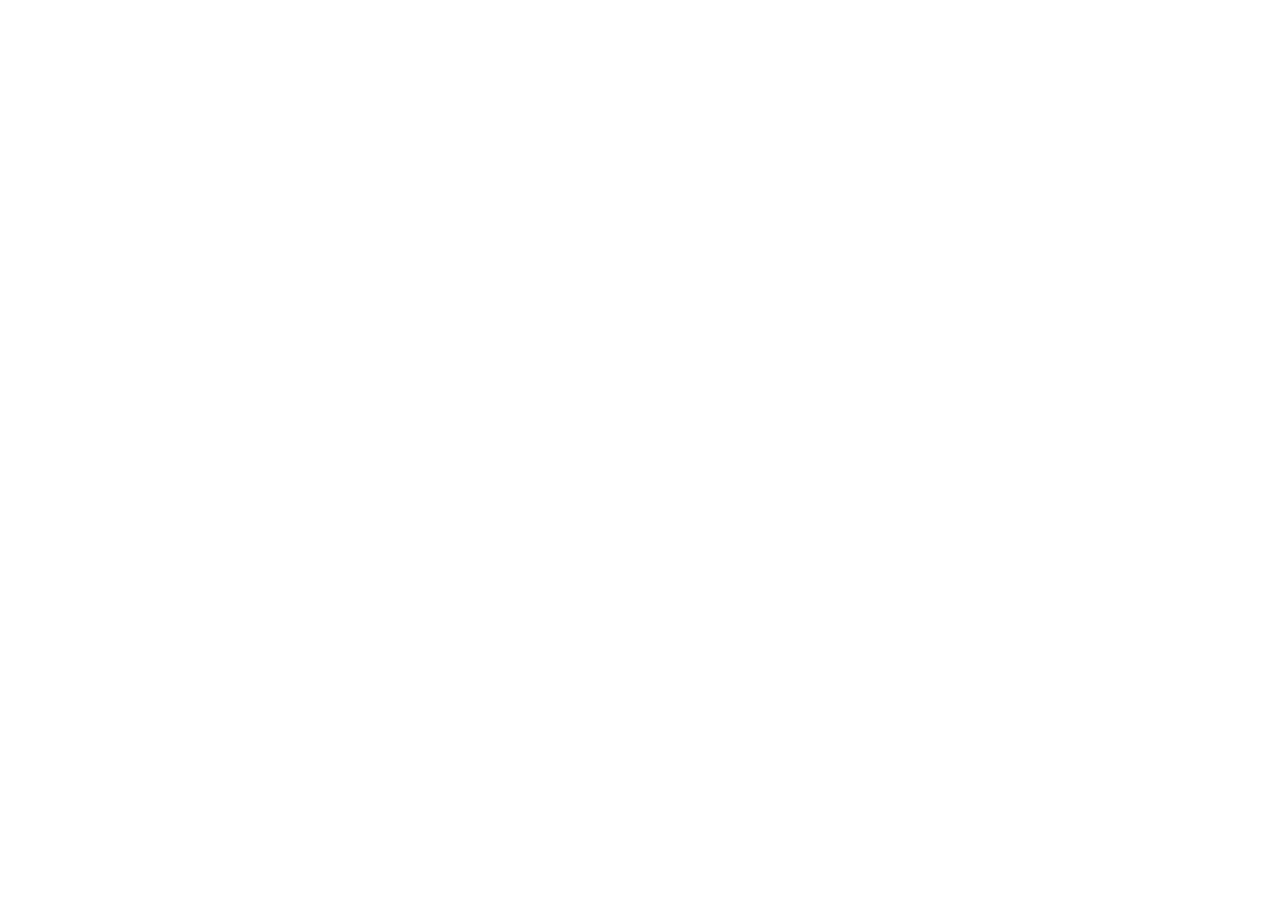
==== commit 42ae88fd: "Correct style" ====
--- a/index.html
+++ b/index.html
@@ -3,538 +3,10 @@
 <head>
     <meta charset="UTF-8">
     <meta name="viewport" content="width=device-width, initial-scale=1.0">
-    <title>patapim</title>
+    <title>Document</title>
 </head>
 <body>
-    <h1><p align="center">Характеристика основных удельных центров</p></h1>
-    <h5><p align="center"; style="height: 0.3;">(Владимиро-суздальская земля, Великий Новгород, Галицко-Волынское княжество)</p></h5>
+    <div id="map"></div>
 </body>
-<hr>
-<head>
-    <style>
-        #Novgorod {
-            cursor: pointer;
-            transition: fill 0.3s ease;
-        }
-        #Novgorod:hover {
-            fill: #54ff9f;
-            stroke: #800020;
-            stroke-width: 2px;
-        }
-    </style>
-</head>
-<head>
-    <style>
-        #Galicia {
-            cursor: pointer;
-            transition: fill 0.3s ease;
-        }
-        #Galicia:hover {
-            fill: #8371c9;
-            stroke: #800020;
-            stroke-width: 2px;
-        }
-    </style>
-</head>
-<head>
-    <style>
-        #Vladimir-suzdalsk {
-            cursor: pointer;
-            transition: fill 0.3s ease;
-        }
-    #Vladimir-suzdalsk:hover {
-        fill: #213499;
-        stroke: #800020;
-        stroke-width: 2px;
-    }
-    </style>
-</head>
-</body>
-<body align="center">
-<svg width="1200" height="1302" viewBox="0 0 1200 1302" fill="none" xmlns="http://www.w3.org/2000/svg">
-<rect width="1200" height="1302" fill="#1E1E1E"/>
-<g id="Kievan_Rus_in_1237_(ru) 1" clip-path="url(#clip0_0_1)">
-<g id="layer1">
-<path id="rect17030" d="M1246.52 -72.2143H-49.3421V1660.68H1246.52V-72.2143Z" fill="white"/>
-</g>
-<g id="layer7">
-<path id="path2376" fill-rule="evenodd" clip-rule="evenodd" d="M105.733 715.652L118.308 705.586L129.417 692.447L136.466 684.694L139.85 671.301L145.207 664.252L146.476 660.868L145.207 651.987L136.184 626.752L131.391 622.945L122.932 620.972L116.87 617.729L107.989 609.835C107.989 609.835 104.746 604.195 104.887 603.491C105.028 602.786 103.195 591.93 103.195 591.93L104.041 583.754L103.477 580.511L100.799 576.423L94.906 572.081L96.1184 565.314L102.209 566.836L108.271 566.554L117.293 565.145L123.073 563.03L128.853 560.492L137.312 557.673L145.771 558.237L153.383 562.325L169.596 571.489L182.707 576.846L190.742 579.383L197.65 583.754L206.673 586.15L214.709 588.124L220.348 588.547L227.115 588.406L231.344 589.393L234.586 600.389L237.406 604.336L243.468 610.398L247.556 613.923L254.041 622.523L259.906 629.797L250.686 639.299L247.077 646.94L245.075 653.312L242.876 666.254L236.306 679.59L229.991 686.724L213.694 698.566L203.12 704.882L195.705 708.462L183.327 712.551L177.35 712.889L169.709 712.382L164.352 711.028L159.897 707.898L157.387 704.769L155.442 701.414L152.735 699.919L148.167 701.244L145.912 703.415L141.485 708.547L136.635 715.229L130.799 720.643L125.385 722.927L120.987 722.645L112.303 719.515L105.733 715.652Z" fill="#E6E6E6"/>
-<path id="path2380" fill-rule="evenodd" clip-rule="evenodd" d="M102.885 715.37L101.081 712.325L92.9042 707.109L84.3045 704.712L71.8985 705.981L55.6861 709.647L50.6109 708.66L43.4211 705.84L33.6936 706.968L21.1466 703.021L7.75378 707.25L-3.52441 712.889V912.654L2.67859 913.641L25.5169 913.5L30.8177 914.91L29.2105 905.859L37.6692 890.549L41.7011 887.927L53.1767 889.929L62.4248 888.124L65.4417 884.289L68.0639 875.436L73.9004 862.945L75.7331 851.865L81.7669 841.602L90.0282 837.767L93.8628 829.731L92.453 820.258L92.2275 810.586L90.0282 804.13L86.5884 798.096L87.9981 780.784L83.1767 777.344L81.1748 769.111L77.1429 765.868L73.703 759.44L76.5226 753.378L75.1128 749.571L79.3421 745.145L80.3572 742.325L83.3741 740.69L89.2105 742.72L94.0602 741.902L101.504 734.064L102.462 725.633L101.617 718.218L102.885 715.37Z" fill="#CCCCCC"/>
-<path id="path4330" fill-rule="evenodd" clip-rule="evenodd" d="M-3.52441 912.654V1159.05L0.704909 1157.67L7.07709 1152.09L12.0677 1144.11L22.2463 1131.73L26.6166 1130.15L30.5921 1131.73L36.7951 1135.34L42.7726 1138.73L47.3402 1143.12L51.1466 1144.31L58.5057 1139.71L62.7068 1136.13L65.6955 1135.74L71.2782 1137.32L74.2669 1136.13L77.8478 1132.35L83.4305 1131.54L86.0245 1133.14L93.2143 1139.52L107.171 1144.51L117.321 1147.49L135.677 1150.68L141.654 1151.27L151.071 1149.16L154.314 1140.22L154.117 1132.78L148.224 1119.07L147.265 1112.22L149.352 1100.97L151.269 1096.77L152.03 1091.44L150.113 1084.2L145.179 1078.5L139.455 1074.3L136.776 1070.1L135.056 1063.44L135.451 1058.11L134.887 1054.87L132.406 1050.67L123.637 1043.62L115.827 1037.33L112.979 1032.96L112.387 1026.68L109.37 1015.82L102.096 1001.3L92.453 996.677L82.782 982.579L78.75 973.923L62.4248 962.645L53.7688 949.139L51.344 942.09L44.0978 938.481L34.032 935.239L31.8327 931.63L30.8177 914.91L25.5169 913.5L2.67859 913.641L-3.52441 912.654Z" fill="#E6E6E6"/>
-<path id="path5303" fill-rule="evenodd" clip-rule="evenodd" d="M-3.52441 1159.05V1191.96L2.19927 1195.29L6.76694 1200.14L7.33085 1205.55L4.76506 1210.96L7.89476 1216.94L15.0282 1218.35L20.4418 1217.22L30.7049 1220.92L40.9399 1224.05L45.5075 1227.48L52.6128 1230.9L58.5902 1228.61L66.0057 1230.61L74.5489 1236.59L81.9643 1235.75L89.0696 1238.28L92.1993 1241.44L100.179 1242.85L107.312 1242.01L115.855 1236.59L132.378 1230.33L145.179 1230.61L153.722 1228.33L171.682 1229.46L185.357 1229.74L198.158 1225.76L203.571 1218.63V1211.81L200.16 1200.98L202.444 1194.16L206.419 1186.46L208.421 1179.33L215.836 1168.22L212.989 1163.65L209.746 1159.08L205.376 1154.88L200.019 1152.6L191.081 1152.2L159.446 1147.83L151.071 1149.16L141.654 1151.27L135.677 1150.68L117.321 1147.49L107.171 1144.51L93.2143 1139.52L86.0245 1133.14L83.4305 1131.54L77.8478 1132.35L74.2669 1136.13L71.2782 1137.32L65.6955 1135.74L62.7068 1136.13L58.5057 1139.71L51.1466 1144.31L47.3402 1143.12L42.7726 1138.73L36.7951 1135.34L30.5921 1131.73L26.6166 1130.15L22.2463 1131.73L12.0677 1144.11L7.07709 1152.09L0.704909 1157.67L-3.52441 1159.05Z" fill="#CCCCCC"/>
-<path id="path6276" fill-rule="evenodd" clip-rule="evenodd" d="M-3.52441 1191.96V1304.29H184.962L184.765 1301.81L184.258 1290.05L203.628 1273.53L209.549 1273.08L215.611 1276.8L218.938 1271.78L219.671 1261.32L225.028 1250.52L227.256 1232.9L242.425 1212.43L237.547 1212.03L241.607 1195.51L246.541 1194.64L248.233 1202.11L245.357 1209.36L260.019 1206.06L267.603 1200.81L273.073 1181.89L272.932 1179.27L269.295 1178.99L262.387 1175.77L247.162 1177.69L239.972 1177.27L232.641 1172.79L227.509 1166.53L221.222 1163.96L215.836 1168.22L208.421 1179.33L206.419 1186.46L202.444 1194.16L200.16 1200.98L203.571 1211.81V1218.63L198.158 1225.77L185.357 1229.74L171.682 1229.46L153.722 1228.33L145.179 1230.61L132.378 1230.33L115.855 1236.59L107.312 1242.01L100.179 1242.85L92.1993 1241.44L89.0696 1238.28L81.9643 1235.75L74.5489 1236.59L66.0057 1230.61L58.5902 1228.61L52.6128 1230.9L45.5075 1227.48L40.9399 1224.05L30.7049 1220.92L20.4418 1217.22L15.0282 1218.35L7.89476 1216.94L4.76506 1210.96L7.33085 1205.55L6.76694 1200.14L2.19927 1195.29L-3.52441 1191.96Z" fill="#E6E6E6"/>
-<path id="path7249" fill-rule="evenodd" clip-rule="evenodd" d="M-2.31201 440.521V214.534L4.4831 212.447L14.7463 204.665L25.7143 199.985L46.4662 184.816L52.2463 184.421L58.8158 186.226L70.376 187.015L82.5564 184.731L92.1993 180.643L108.665 165.981L126.118 154.421L144.135 150.333L156.4 139.872L169.68 132.288L193.506 111.113L198.186 120.023L202.19 122.447L207.829 122.56L212.171 119.205L215.583 124.026L215.498 134.712L211.466 139.731L214.173 141.451L217.218 141.649L217.5 143.566L213.186 147.598L205.827 150.812L204.925 152.419L201.711 154.731L196.776 154.647L190.714 159.778L185.893 167.842L177.321 172.861L174.925 170.746L175.714 167.024L175.122 164.797L169.483 172.353L163.534 175.483L160.827 182.335L158.6 181.432L157.585 177.598L155.075 174.383L153.553 174.468L142.782 183.434L142.387 188.171L140.583 189.694L136.635 185.746L132.321 186.056L120.536 193.5L123.665 194.825L124.455 196.742L121.635 200.464L117.914 202.071L113.684 200.662L108.243 194.205V191.301L108.947 187.861L108.75 185.154L106.635 186.169L104.633 188.763L104.323 192.006L106.043 197.335L106.241 205.286L104.521 208.021L104.211 213.237L100.207 214.562L94.7651 213.35L92.6504 214.647L91.9455 218.679L93.9474 224.233L94.1447 229.647L92.9323 231.987L89.5207 232.184L86.8985 240.023L84.3891 243.66L82.5846 249.102L83.5714 255.727L80.8647 256.235L76.7199 252.513L74.9154 254.938L74.4079 259.055L70.6861 266.611L71.0808 272.87L69.079 274.872L64.9624 273.462L63.75 277.494L63.5527 280.398L65.5545 283.923L65.4417 286.461L59.4079 292.805L58.9004 296.526L59.9154 300.248L59.2105 304.28L61.438 307.297L66.2594 310.821L66.3722 314.036L67.782 314.741L70.6861 313.049L74.0132 312.626L76.6354 315.558L77.4248 321.902L80.047 327.739L83.1767 330.671L83.6842 333.265L80.8647 335.69V337.805L83.0639 340.624L90.3384 345.558L93.2425 351L92.9323 356.639L95.2726 359.459L94.5677 361.968L91.8327 362.786L88.4211 364.59L85.8835 368.227L74.5207 371.836L68.7688 375.558L66.2594 375.671L65.1598 373.754H63.4399L60.1128 377.081L57.688 376.968L52.6692 370.342L48.2425 366.705L47.8196 363.998L46.5226 361.686L44.6053 361.573L41.5884 364.196L39.6711 364.083L36.9643 359.966L34.4267 358.556L27.9981 358.162L22.7538 354.327L21.1466 355.032L20.5545 357.344L19.3421 358.754L16.4098 358.951L13.5902 357.739L10.8835 359.149L10.9681 360.981L12.8854 362.588L18.9192 363.801L21.6542 365.803L23.2613 368.82L24.5583 369.44L25.4887 368.622L25.7707 367.015L27.688 365.69L29.4925 366.902L33.6372 368.425L36.2594 371.639L35.9493 373.951L33.5245 375.868L34.7369 377.081L41.5884 377.194L44.6053 378.491L50.2444 382.523H54.5865L61.8327 379.083L68.7688 379.308L72.0959 381.423L74.2105 380.492L75.7331 376.883L77.735 376.573L79.2575 378.688V382.607L76.8327 384.637L71.391 383.622L68.8816 385.737L67.8666 390.671L64.8496 394.308L58.703 394.703L53.8816 397.41L48.9474 401.752L47.0301 402.147L45.5075 401.047L46.7199 392.588H44.7181L40.4887 396.113L31.9173 399.947L25.1786 401.047L19.4267 404.177L16.5226 404.261L8.45866 398.932L4.93423 399.947L4.73686 401.555L7.16167 404.261L12.0959 405.868L13.703 407.504L14.6053 409.506L12.9981 411.31H10.376L4.11656 407.504L2.11468 407.081L1.01506 409.111L1.09964 411.62L2.6222 414.75L6.85152 418.782L7.55641 423.209L6.45678 426.818L3.63723 428.65L2.93235 430.258L4.73686 434.289L3.55265 438.068L0.704905 440.718L-2.31201 440.521ZM24.5301 499.985L24.7557 503.171L30.2256 503.227L33.6654 500.154L35.0188 494.994L39.3891 490.201L42.688 490.117L47.9042 486.902L52.3872 486.789L54.079 485.436L54.3891 483.406L52.7256 478.754L52.6128 474.581L55.8835 468.942L59.9718 464.318L62.2275 460.004L60.8177 458.256L57.3214 457.805L53.656 454.224L51.344 453.97L47.876 459.496L41.1936 466.517L34.6523 468.716L32.4812 471.761L32.0301 482.983L27.8572 489.412L29.2669 494.12L29.4643 497.306L28.0545 499.252L24.5301 499.985ZM256.184 381.62L229.765 354.806L208.449 325.878L197.171 308.932L192.829 304.308L188.966 302.673L187.274 300.107L186.062 293.425L181.748 289.167L179.352 291.085L175.207 291.987L172.895 295.906L171.598 301.658L172.387 306.085L171.598 308.904L166.551 309.214L164.041 310.004L164.239 312.936L165.451 316.263L165.254 320.493L163.026 327.034L162.632 334.083L164.126 337.1L167.058 337.917L173.797 338.002L175.009 339.412L174.699 342.344L176.419 344.656L178.647 345.868L182.171 350.605L189.502 352.607L190.517 355.342L187.19 358.951L187.81 362.673L190.122 364.9L192.434 364.506L197.679 361.461L201.795 358.359L203.12 359.656L199.878 368.622L200.583 372.541L202.415 375.558L202.895 378.885L207.547 381.62L214.088 381.113L218.91 383.227L223.139 383.03L226.861 381.508L228.976 381.423L232.415 383.227H236.532L240.564 381.113L243.581 381.31L251.335 383.227L256.184 381.62Z" fill="#CCCCCC"/>
-<path id="path7261" fill-rule="evenodd" clip-rule="evenodd" d="M-2.31201 214.534V-5.47559L323.543 -3.78386L318.412 7.66351L316.917 24.4962L313.421 33.265L312.744 44.4304L307.359 57.2312L303.722 72.4567L298.28 83.3402L297.152 81.2255L293.741 84.4398L290.808 84.5526L287.397 81.2255H284.662L282.66 84.1579L279.727 86.5545L275.921 85.765L273.102 82.1278L271.776 74.8816L269.774 73.6692L266.955 76.2067L265.038 77.1936L263.318 76.2913L263.825 72.3722L262.218 72.7669L256.692 80.718L257.594 88.4718L255.564 90.3045L251.645 85.5676L250.348 85.3703L249.925 93.406L240.564 97.3534L240.254 101.075L239.352 102.372L235.63 98.6504L233.43 100.962L233.008 106.517L230.301 110.944L225.564 114.158L222.632 117.795L218.91 118.274L213.581 117.795L212.171 119.205L207.829 122.56L202.19 122.447L198.186 120.023L193.506 111.113L169.68 132.288L156.4 139.872L144.135 150.333L126.118 154.421L108.665 165.981L92.1993 180.643L82.5564 184.731L70.376 187.015L58.8158 186.226L52.2463 184.421L46.4662 184.816L25.7143 199.985L14.7463 204.665L4.4831 212.447L-2.31201 214.534Z" fill="#E6E6E6"/>
-<path id="path8234" fill-rule="evenodd" clip-rule="evenodd" d="M829.37 625.483L832.754 629.007L833.741 632.814L829.511 643.246L829.652 646.348L831.485 648.603L836.137 649.731L840.085 653.679L838.252 657.626L837.547 664.252L843.891 674.825L860.103 708.519L866.447 715.427L876.034 730.37L891.259 743.058L911.419 754.054L921.006 758.002L931.071 763.303L935.808 768.575L940.883 772.382L951.175 775.624L961.184 780.699L972.462 784.083L993.75 786.338L1015.46 791.132L1056.06 799.026L1096.24 806.357L1105.26 805.934L1109.21 803.679L1110.34 799.731L1107.8 791.132L1102.44 768.011L1095.68 749.261L1072.27 707.391L1061.42 684.13L1058.04 674.543L1056.34 662.701L1051.27 638.171L1046.19 619.985L1041.12 606.733L1037.59 601.799L1028.43 595.314L1019.27 594.468L1015.32 595.596L1010.39 599.684L999.953 608.707L991.917 613.782L981.485 616.601L975.987 617.447L970.207 617.729L957.519 613.782L932.143 614.628L918.75 616.46L902.679 617.024L884.774 619.618L882.152 616.263L877.528 613.697L871.748 613.415L862.077 615.558L852.462 615.192L843.976 609.271L840.226 609.214L834.107 610.483L829.878 612.71L825.818 619.111L829.37 625.483Z" fill="#E6E6E6"/>
-</g>
-<g id="layer6">
-<path id="path43432" fill-rule="evenodd" clip-rule="evenodd" d="M845.273 396.789C654.699 462.541 464.098 528.265 273.524 594.017C272.82 602.955 271.494 612.259 266.222 619.759C262.5 627.372 256.664 633.434 250.686 639.299C245.949 647.504 244.229 656.808 242.904 666.085C239.521 672.795 236.983 680.154 231.231 685.314C220.686 694.759 208.477 702.372 195.705 708.462C188.515 711.169 181.043 713.876 173.233 712.607C166.833 712.692 160.15 709.985 157.218 704.008C155.752 700.539 152.058 699.045 148.788 701.075C143.6 705.051 140.019 711.028 135.789 716.019C131.729 720.587 125.526 724.731 119.323 722.024C114.22 720.727 109.737 717.88 105.169 715.596C99.7274 714.75 102.35 722.335 102.462 725.633C101.729 729.665 102.688 734.515 98.656 737.053C96.203 739.675 94.0601 742.946 90 742.579C86.6729 742.635 83.3177 739.139 80.3571 742.325C80.4699 746.019 74.9154 747.485 75.5357 750.671C78.4398 754.055 72.8571 757.269 74.2669 760.483C75.7895 763.979 77.7913 767.109 81.1748 769.111C82.5 772.748 81.7951 777.767 86.0526 779.402C89.8872 781.009 86.8421 785.831 87.3496 788.989C87.3214 793.331 85.3195 798.096 88.6184 801.677C92.2838 807.231 92.6222 813.829 92.453 820.258C92.7068 824.712 95.2162 829.477 92.0865 833.453C91.2406 837.344 88.2237 839.036 84.671 840.248C79.8214 841.714 78.9756 847.607 76.0996 851.244C74.3797 856.855 74.8308 863.171 71.4192 868.274C68.4586 873.434 67.1053 879.271 65.0752 884.769C63.468 888.575 59.6616 888.773 56.0808 889.365C51.1748 890.944 45.9868 887.673 41.1936 888.237C35.8647 890.605 34.7932 896.921 31.6917 901.348C29.0413 904.421 29.0977 907.945 30.2256 911.639C31.6353 918.35 30.9022 925.483 32.1147 932.137C33.6372 936.846 39.1917 936.338 42.9981 938.115C45.9304 939.835 50.6955 940.37 51.9361 943.782C53.7124 950.887 58.844 956.385 62.4248 962.645C67.8665 966.649 73.9568 970.116 79.0038 974.459C82.0771 982.663 87.6316 989.459 92.453 996.677C95.6391 998.509 99.6146 999.553 102.378 1001.84C106.1 1009.31 110.329 1016.58 111.88 1024.87C112.697 1028.93 116.081 1021.04 118.026 1019.91C121.579 1015.62 125.132 1011.34 128.684 1007.05C158.825 1003.47 188.938 999.919 219.079 996.338C223.449 1002.63 227.82 1008.91 232.218 1015.2C236.335 1007.84 237.575 999.271 240.733 991.658C242.876 988.444 246.231 987.372 249.868 986.837C259.37 984.778 268.985 981.169 278.712 981.818C283.534 984.947 289.709 986.583 292.444 992.081C294.699 995.887 298.844 998.368 302.566 1000.37C307.81 1000.82 313.083 1001.3 318.045 999.158C322.867 998.143 328.111 998.622 332.989 998.848C337.444 1001.44 342.716 1001.47 347.679 1000.96C354.22 998.425 360.536 994.872 367.246 992.983C378.101 992.335 389.013 991.066 399.812 990.812C411.175 994.844 422.82 998.228 434.013 1002.63C442.303 1006.52 448.195 1013.62 453.835 1020.61C456.147 1023.04 457.697 1015.57 459.699 1013.79C463.393 1005.76 465.226 996.874 468.158 988.5C470.752 976.545 474.361 964.759 476.306 952.692C476.617 948.406 476.927 944.092 477.209 939.806C483.158 942.175 484.962 948.716 488.487 953.509C491.617 958.726 495.31 963.914 499.483 968.227C506.306 971.667 513.976 972.062 521.476 971.414C526.297 970.652 531.457 968.961 534.812 965.154C540.338 963.011 545.273 958.387 545.329 952.128C545.583 948.462 549.079 946.009 547.923 942.09C548.289 937.551 545.667 933.716 543.553 929.994C541.664 926.498 542.453 922.664 542.65 918.885C539.831 916.63 541.889 912.429 542.735 909.581C545.16 905.464 546.992 900.784 551.56 898.613C556.776 894.637 562.246 890.662 566.476 885.699C572.115 878.312 575.329 869.487 579.699 861.395C583.477 857.165 586.466 851.977 592.133 850.088C596.786 847.269 602.425 846.282 607.697 845.436C614.436 845.69 621.175 846.226 627.744 844.449C632.679 843.688 637.726 843.293 641.701 839.966C647.453 836.752 653.177 833.509 657.519 828.406C662.65 824.205 663.891 817.212 667.162 811.658C674.972 796.799 680.075 780.784 686.335 765.276C689.746 757.946 694.596 751.489 699.079 744.863C720.479 688.049 741.852 631.207 763.252 574.393C763.844 565.145 762.406 555.643 765.649 546.789C766.748 540.135 772.641 535.821 776.109 530.323C779.774 526.291 782.058 521.075 783.214 515.831C783.412 504.722 784.878 493.556 782.707 482.56C781.579 473.566 779.605 463.895 783.863 455.38C784.793 452.447 788.233 447.654 790.291 452.504C793.675 456.226 799.765 455.352 804.164 454.308C809.07 451.489 813.835 447.682 814.765 441.761C815.385 433.218 815.357 424.393 817.81 416.103C820.179 410.746 826.382 409.167 830.752 405.784C834.474 404.346 838.872 403.81 842.171 401.865C843.186 400.173 844.229 398.481 845.273 396.789Z" stroke="#008000" stroke-width="9.02256" stroke-linecap="round" stroke-linejoin="round"/>
-</g>
-<g id="layer4">
-<path id="path18977" fill-rule="evenodd" clip-rule="evenodd" d="M344.295 769.703C350.047 772.043 354.558 763.697 360.761 766.15C372.35 768.773 384.305 771 396.147 771.507C408.13 771.226 419.887 768.547 431.758 767.588C438.017 766.912 444.586 769.393 450.508 768.265C456.654 766.291 459.84 759.412 463.167 754.534C465.789 743.34 463.759 731.752 464.436 720.558C467.425 710.915 475.968 704.289 483.524 698.453C491.645 695.07 499.991 701.019 508.393 698.566C517.162 698.622 523.562 687.316 532.838 690.812C542.002 693.97 552.265 692.758 561.88 694.139C558.073 685.173 550.517 678.519 545.667 670.201C540.197 664.336 535.179 657.823 531.682 650.577C525.141 653.002 518.036 653.143 511.607 650.295C510.31 643.585 514.06 636.705 510.169 630.502C503.148 628.528 496.043 634.393 489.53 632.617C482.989 629.318 488.205 622.015 484.709 616.883C486.88 609.214 478.9 610.37 476.278 603.998C470.414 594.13 468.637 582.259 462.688 572.617C458.289 566.301 451.156 571.179 445.094 571.686C436.607 574.731 428.261 579.214 419.605 581.188C407.622 579.158 395.301 576.874 384.051 572.56C380.216 570.615 371.588 569.882 371.729 576.677C372.039 583.528 372.998 590.182 376.043 596.301C378.299 605.605 377.115 615.643 371.194 623.368C381.316 625.37 387.66 633.773 395.329 639.806C397.5 647.476 389.098 652.607 385.771 658.754C378.13 669.806 368.741 680.267 355.489 684.299C347.03 687.57 336.259 692.898 335.752 702.936C337.641 710.577 338.092 718.472 341.137 725.915C342.35 734.938 345.141 743.904 344.464 752.955C347.143 758.453 344.915 764.008 344.295 769.703Z" fill="#FFFFBF"/>
-<a href="https://ru.wikipedia.org/wiki/Новгородская_республика" target="_blank">
- <path id="Novgorod" fill-rule="evenodd" clip-rule="evenodd" d="M295.855 557.306C297.97 551.329 299.295 545.408 295.179 539.938C291.259 531.141 294.023 520.878 293.008 511.432C297.209 493.021 304.201 475.286 310.32 457.41C315.789 451.883 323.459 448.585 328.224 442.635C333.665 436.799 326.053 432.118 323.233 427.861C315.789 406.912 306.654 386.357 300.338 365.098C301.551 358.613 298.252 353.03 298.055 346.771C300.62 340.85 309.192 347.645 314.295 347.137C323.374 348.265 332.481 352.551 341.532 351.564C344.887 350.887 346.805 342.626 345.536 338.594C341.532 332.757 338.233 327.118 347.397 325.201C354.079 322.579 352.726 311.611 360.733 310.68C361.748 305.605 358.844 298.387 358.336 292.494C355.602 286.742 343.026 287.391 344.098 278.989C343.618 269.177 343.816 259.449 347.256 250.088C349.737 242.898 357.068 250.906 361.945 250.68C370.179 247.269 377.876 241.489 386.447 239.628C392.397 238.415 398.853 245.887 401.109 237.175C400.742 222.513 397.838 207.71 402.265 193.387C405.197 180.868 406.353 167.645 410.414 155.549C420.761 140.859 426.513 123.66 429.727 106.122C430.573 98.5376 433.647 91.9962 438.976 86.5263C444.248 81.7612 444.474 72.3439 438.581 68.03C434.492 62.9267 430.432 57.8233 423.496 56.9774C411.372 52.015 398.43 49.8439 385.799 46.7424C378.665 42.6259 369.558 40.7086 366.09 32.3909C361.917 27.9079 363.778 20.1541 366.541 15.3891C371.137 8.98869 375.705 2.6165 380.301 -3.78387C407.989 -3.78387 435.649 -3.78387 463.336 -3.78387C465.479 4.67477 460.32 12.9924 463.844 21.1691C465.789 29.4586 474.164 34.4492 477.209 42.4849C482.961 51.5921 487.585 61.8834 494.013 70.2857C521.363 83.6221 548.741 96.9304 576.118 110.267C582.914 105.135 590.132 100.37 593.656 92.2782C600.423 83.2838 604.088 72.4003 609.671 62.9267C614.464 59.0921 618.835 54.2142 625.602 55.3421C632.961 56.1033 638.318 50.4361 644.521 47.4755C646.523 40.7368 651.485 34.1391 647.65 27.1184C645.959 18.8571 641.898 11.4135 638.853 3.60334C642.97 -3.41733 648.947 0.0789049 654.784 2.72928C673.618 10.2575 692.425 17.7575 711.259 25.2575C718.731 54.2424 725.019 83.5939 733.252 112.325C736.974 119.882 743.346 125.831 747.209 133.444C755.442 145.68 762.829 159.073 775.094 167.757C782.707 173.453 789.333 179.994 793.675 188.538C802.021 200.577 804.276 215.605 810.085 228.913C814.821 242.278 820.94 255.276 821.673 269.656C824.549 286.179 825.226 303.068 825.113 319.759C822.914 332.25 820.714 344.741 818.487 357.203C808.929 357.203 808.703 345.051 800.752 341.836C795.028 338.086 791.053 332.137 783.75 331.404C764.774 323.284 744.192 330.22 725.442 335.464C717.096 339.553 707.002 341.188 700.489 348.039C694.314 358.641 705.056 368.115 711.118 375.868C716.729 380.944 720.197 390.474 713.233 395.915C702.321 406.602 690.085 418.556 689.408 434.797C687.321 447.513 688.055 461.667 679.37 472.128C671.109 475.286 662.932 478.274 655.15 482.617C650.019 485.408 643.365 488.227 639.079 482.898C635.977 475.991 630.507 467.25 636.908 460.539C640.601 453.434 647.284 447.288 654.446 444.271C662.002 444.13 669.727 446.188 677.086 443.932C679.934 432.598 669.051 425.436 664.173 416.639C658.703 407.758 653.487 398.566 649.962 388.81C645.395 381.226 644.267 371.893 638.064 365.041C632.566 358.105 626.786 350.239 618.271 347.306C611.786 346.601 606.288 348.885 601.945 353.707C593.966 361.207 582.293 362.617 572.904 368.03C566.757 370.821 563.092 377.222 557.002 380.38C546.541 389.036 537.575 399.44 525.846 406.489C520.686 412.805 522.434 421.461 523.421 428.932C526.974 439.985 527.989 451.376 527.763 462.936C528.637 472.269 525.508 485.944 536.278 490.342C544.455 492.598 553.703 490.37 562.218 489.891C568.929 487.635 573.243 492.288 574.511 498.575C577.049 504.806 574.229 511.376 573.383 517.607C565.348 529.957 571.917 545.07 569.041 558.66C569.126 572.053 554.549 579.13 542.763 579.214C534.699 580.116 525.564 579.158 519.756 586.094C511.692 590.662 501.485 592.156 495.479 600.164C490.602 603.152 487.387 612.654 480.959 609.609C470.893 599.853 469.934 584.12 462.688 572.617C458.289 566.301 451.156 571.179 445.094 571.686C436.607 574.731 428.261 579.214 419.605 581.188C407.622 579.186 395.273 576.987 384.051 572.56C380.216 570.615 371.588 569.882 371.729 576.677C372.039 583.528 372.998 590.182 376.043 596.301C378.299 605.605 377.115 615.643 371.194 623.368C362.03 622.269 351.654 626.583 344.126 619.252C336.88 610.652 330.141 601.432 326.335 590.774C320.555 587.447 318.073 584.459 311.476 583.387C304.117 576.902 305.414 564.75 297.124 558.575L296.419 557.87L295.855 557.306Z" fill="#BFFFBF"/>
-</a>
-<path id="path18004" fill-rule="evenodd" clip-rule="evenodd" d="M512.312 636.479C512.397 641.329 508.139 650.915 515.47 651.451C520.714 653.058 529.229 653.312 532.472 648.716C534.671 643.331 538.365 638.622 536.673 632.476C529.06 626.667 518.43 630.023 512.312 636.479Z" fill="#BFFFBF"/>
-<path id="path18985" fill-rule="evenodd" clip-rule="evenodd" d="M219.248 765.22C224.746 757.156 230.244 749.064 235.771 741C242.256 739.985 244.06 749.289 250.714 745.427C251.419 753.575 261.006 748.754 266.532 749.853C272.707 748.867 280.827 749.91 281.87 757.382C283.618 767.222 294.079 770.521 300.705 776.667C308.205 782.363 317.34 775.173 324.897 772.748C331.212 776.075 335.16 769.026 341.476 772.41C346.043 769.365 351.654 768.575 357.406 766.009C365.808 766.94 374.605 769.365 383.289 770.239C399.051 773.622 415.066 769.111 430.742 767.56C437.03 767.306 443.543 768.491 449.577 768.66C456.259 766.883 459.671 759.75 463.167 754.534C465.789 743.34 463.759 731.752 464.436 720.558C467.425 710.915 475.968 704.289 483.524 698.453C491.645 695.07 499.991 701.019 508.393 698.566C517.162 698.622 523.562 687.316 532.838 690.812C542.002 693.97 552.265 692.757 561.88 694.139C564.586 702.09 569.295 696.197 575.414 699.271C580.376 700.06 590.019 695.126 591.964 699.581C592.556 709.026 593.374 718.415 597.97 726.902C602.312 735.756 606.851 744.609 610.122 753.801C613.195 760.06 621.118 765.304 617.566 772.917C617.848 781.63 618.947 790.511 614.577 798.491C610.263 806.526 612.998 816.028 608.6 824.036C606.88 832.466 615.705 837.513 619.37 844.252C620.103 848.086 607.895 843.632 603.581 846.141C591.908 847.805 581.729 855.53 577.133 866.385C572.368 877.353 566.532 888.265 556.297 895.032C548.882 899.656 542.03 906.395 541.325 915.586C543.553 920.098 541.043 926.16 543.919 931.122C548.459 936.451 549.586 944.853 545.611 950.633C545.836 958.021 540.197 962.983 534.079 965.831C524.972 973.697 510.818 972.964 500.216 968.509C491.758 961.63 487.641 950.267 480.761 941.977C474.079 938.848 474.699 929.684 471.344 923.82C468.75 918.632 469.117 910.314 461.617 910.342C445.461 908.199 429.925 903.068 414.135 899.177C404.803 895.342 394.117 898.951 385.32 893.199C378.806 891.395 372.378 884.374 365.977 889.647C359.549 895.37 350.047 895.314 342.632 892.269C335.836 893.509 336.852 901.461 336.626 906.254C332.481 914.882 332.989 900.417 332.256 896.695C331.523 889.026 331.1 880.117 336.711 874.195C340.996 867.908 337.895 859.647 343.28 853.895C343.647 847.776 345.592 842.024 347.82 836.357C338.205 830.408 329.972 822.231 320.273 816.62C307.021 811.291 294.417 804.553 280.404 801.282C264.051 796.46 247.331 790.06 230.244 790.37C222.575 788.227 225.056 778.5 221.758 772.692C220.912 770.211 220.094 767.701 219.248 765.22Z" fill="#BFBFFF"/>
-<a href="https://ru.wikipedia.org/wiki/Великое_княжество_Владимирское">
- <path id="Vladimir-suzdalsk" fill-rule="evenodd" clip-rule="evenodd" d="M484.821 610.709C483.214 616.94 487.81 622.551 485.836 628.923C489.163 635.492 495.987 632.532 501.513 630.953C508.59 625.991 516.485 634.534 513.863 635.182C519.699 629.346 529.821 627.288 536.673 632.476C538.675 639.355 533.741 644.459 531.682 650.577C536.645 661.601 546.231 669.44 552.237 679.703C558.101 685.511 560.893 693.237 565.827 699.694C570.31 695.521 576.88 701.329 582.434 698.538C588.383 698.65 595.009 697.748 595.122 690.333C596.363 682.833 601.1 676.066 609.023 674.938C614.633 671.047 621.964 674.43 627.068 669.496C631.692 664.816 635.808 657.936 643.421 657.823C656.137 655.483 669.135 650.577 678.609 641.695C684.417 635.38 693.553 632.532 701.983 631.601C710.047 630.868 719.267 629.008 726.118 634.365C733.421 637.269 737.932 643.754 743.318 649.139C750.479 647.419 756.936 644.43 761.588 638.509C766.664 632.645 772.303 626.442 775.489 619.506C776.898 606.254 769.286 594.524 765.902 582.062C761.475 573.068 763.788 562.805 763.928 553.19C765 544.9 769.342 538.218 774.756 532.071C781.917 524.825 784.314 514.788 783.609 504.891C785.949 489.722 778.929 474.524 782.312 459.553C783.609 453.124 788.007 447.09 792.716 454.308C803.91 458.679 816.739 448.049 815.16 436.207C815.921 428.143 814.962 418.303 820.771 412.071C827.143 407.391 834.135 404.092 841.861 402.344C846.908 397.776 845.47 389.6 838.506 388.105C831.541 384.581 821.983 387.344 817.162 379.957C811.974 374.515 816.992 367.889 815.78 361.489C823.026 355.004 809.633 357.57 809.098 350.69C805.15 342.964 796.241 339.496 790.489 333.547C779.267 329.797 767.735 325.652 755.752 328.359C740.075 330.107 725.16 335.774 710.554 341.216C704.944 344.43 697.359 347.729 698.684 355.539C700.009 367.748 713.515 374.177 716.786 385.427C719.295 394.336 708.468 398.453 704.492 404.966C695.695 413.425 689.662 424.477 689.069 436.799C687.462 448.923 687.547 462.231 679.37 472.128C671.109 475.286 662.932 478.274 655.15 482.617C650.019 485.408 643.365 488.227 639.079 482.898C635.977 475.991 630.507 467.25 636.908 460.539C640.601 453.434 647.284 447.288 654.445 444.271C662.002 444.13 669.727 446.188 677.086 443.932C679.934 432.598 669.051 425.436 664.173 416.639C658.703 407.757 653.487 398.566 649.962 388.81C645.395 381.226 644.267 371.893 638.064 365.041C632.594 358.077 626.729 350.323 618.271 347.306C611.419 346.404 606.118 349.393 601.551 354.271C593.402 361.179 582.124 362.757 572.904 368.03C566.757 370.821 563.092 377.222 557.002 380.38C546.541 389.036 537.575 399.44 525.846 406.489C520.686 412.804 522.434 421.46 523.421 428.932C526.974 439.985 527.989 451.376 527.763 462.936C528.637 472.269 525.507 485.944 536.278 490.342C544.455 492.598 553.703 490.37 562.218 489.891C568.929 487.635 573.242 492.288 574.511 498.575C577.049 504.806 574.229 511.376 573.383 517.607C565.348 529.957 571.917 545.07 569.041 558.66C569.126 572.053 554.549 579.13 542.763 579.214C534.699 580.116 525.564 579.158 519.756 586.094C511.692 590.662 501.485 592.156 495.479 600.163C491.927 603.66 488.374 607.184 484.821 610.709Z" fill="#FFBFFF"/>
-</a>
-<path id="path18979" fill-rule="evenodd" clip-rule="evenodd" d="M344.295 769.703C339.897 773.425 333.412 771.479 328.224 773.368C320.019 771.705 313.196 780.643 304.624 778.613C297.406 775.539 291.372 768.914 284.605 764.515C282.096 758.425 280.63 748.697 272.03 749.741C265.489 749.882 258.947 749.994 252.434 750.107C252.04 742.607 243.102 748.782 240.62 741.959C233.43 738.462 231.908 748.726 227.791 752.673C223.675 756.226 222.462 765.868 216.231 764.938C208.506 763.387 200.329 764.233 194.323 769.759C187.697 769.675 181.043 768.688 174.812 767.137C169.06 768.603 162.829 768.716 157.585 771.761C144.502 756.423 128.346 744.242 112.838 731.526C107.397 728.368 100.179 726.338 101.645 718.613C103.167 710.859 110.752 720.135 115.15 720.53C121.946 724.647 130.461 722.814 135.254 716.526C141.034 711.113 144.023 701.273 152.735 699.919C158.064 702.654 159.502 710.633 166.297 711.508C186.57 717.034 205.432 704.092 221.447 693.265C231.006 687.231 238.111 678.378 242.086 667.833C245.216 655.991 245.724 641.724 256.297 633.491C266.391 622.945 273.271 609.045 273.496 594.271C273.581 584.797 278.036 576 282.716 568.105C286.325 563.96 291.006 557.194 296.56 558.011C304.85 564.13 304.399 575.605 310.658 582.936C317.171 584.656 320.216 586.376 325.489 590.351C329.746 597.626 333.158 606.395 339.107 612.992C343.872 621.31 353.43 625.934 362.82 623.171C374.605 621.479 384.361 629.177 392.058 637.128C398.741 640.286 395.019 647.532 391.212 651.479C381.682 664.224 372.491 678.97 356.419 683.904C347.707 687.288 336.344 692.504 335.752 702.936C337.641 710.577 338.092 718.472 341.137 725.915C342.321 734.938 345.169 743.904 344.464 752.955C347.143 758.453 344.915 764.007 344.295 769.703Z" fill="#FFBFBF"/>
-<path id="path18981" fill-rule="evenodd" clip-rule="evenodd" d="M591.795 697.579C596.955 690.925 595.432 678.66 605.385 676.179C610.827 673.246 616.833 672.541 622.697 672.006C630.564 669.412 632.65 659.064 641.447 658.218C654.84 655.906 668.628 651.056 678.609 641.695C684.417 635.38 693.553 632.532 701.983 631.601C710.047 630.868 719.267 629.007 726.118 634.365C733.421 637.269 737.932 643.754 743.318 649.139C742.951 657.288 739.539 664.421 736.523 671.752C733.252 682.353 731.222 693.209 730.263 704.205C727.556 714.722 719.915 722.814 712.979 730.765C700.883 739.985 692.538 753.35 685.686 766.714C678.271 787.015 670.291 807.288 659.831 826.15C652.951 833.763 644.07 839.656 634.652 843.321C629.211 842.898 621.175 849.101 618.13 842.588C613.929 835.991 605.019 829.816 609.615 821.188C612.857 813.462 610.686 804.609 615.085 797.109C620.555 787.692 615.761 776.78 618.694 766.771C613.957 759.524 608.459 752.701 606.4 744.186C600.056 730.934 591.852 717.795 592.246 702.598C592.105 700.934 591.936 699.242 591.795 697.579Z" fill="#BFFFBF"/>
-<path id="path18989" fill-rule="evenodd" clip-rule="evenodd" d="M337.218 905.436C341.476 914.741 339.784 925.117 339.925 935.041C344.887 942.316 354.868 941.611 361.015 946.94C362.171 952.382 362.481 958.359 367.162 962.335C372.491 966.874 378.412 970.483 384.84 973.049C392.284 978.801 394.37 991.066 405 992.56C420.367 998.481 438.722 1000.68 449.098 1014.95C453.44 1023.35 456.936 1020.92 460.038 1013.2C467.397 993.801 472.162 973.359 476.278 953.03C477.011 945.586 478.054 938.086 474.107 931.291C471.175 925.004 470.019 916.855 466.071 911.667C454.511 908.65 442.5 907.523 431.165 903.491C419.549 901.545 408.609 895.991 396.682 896.808C387.462 895.878 379.286 888.801 370.545 887.532C363.806 890.549 357.773 895.991 349.765 894.186C344.774 891.395 336.711 892.043 336.936 899.487C336.147 901.489 336.88 903.406 337.218 905.436Z" fill="#FFBFBF"/>
-<path id="path18991" fill-rule="evenodd" clip-rule="evenodd" d="M399.276 990.643C387.632 991.94 375.564 991.46 364.201 993.857C354.812 997.523 344.746 1004.74 334.568 999.496C326.842 997.184 318.412 998.989 310.799 1000.85C302.594 1001.89 295.235 997.269 291.147 990.304C287.65 985.962 281.504 982.551 276.175 981.705C265.207 982.043 254.831 986.019 244.173 988.218C240.451 995.464 233.825 988.19 229.314 985.427C215.977 974.318 201.259 964.308 191.053 950.07C197.368 943.866 202.613 936.733 209.408 930.981C216.851 915.812 209.013 899.036 207.068 883.444C213.242 881.357 219.981 876.93 225.846 872.898C237.575 865.342 248.684 856.912 259.821 848.566C270.113 840.135 282.18 833.82 290.075 822.795C294.389 815.38 303.496 815.323 310.771 812.645C325.179 816.959 335.752 827.983 347.82 836.357C344.69 842.447 344.436 849.44 342.265 855.615C337.951 861.085 340.883 868.726 336.626 874.393C329.239 882.88 332.171 895.37 333.327 905.69C333.44 913.923 339.164 900.276 339.417 912.457C341.306 920.041 338.741 928.585 340.658 935.746C345.507 943.021 356.504 941.244 361.382 947.87C361.494 954.863 364.737 961.855 371.194 965.351C377.143 971.301 387.462 971.385 390.789 980.098C392.876 984.214 396.09 987.344 399.276 990.643Z" fill="#BFFFFF"/>
-<path id="path18993" fill-rule="evenodd" clip-rule="evenodd" d="M206.983 882.993C200.498 870.615 192.547 858.97 185.498 847.043C184.117 838.303 183.976 829.393 182.284 820.652C182.848 812.081 174.474 806.019 172.472 797.899C168.694 788.566 163.308 779.994 157.585 771.761C163.449 768.885 170.414 767.673 176.758 767.222C182.509 769.308 189.333 770.07 195.169 769.196C201.795 762.936 210.987 764.149 219.248 765.22C221.955 772.664 224.154 780.248 225.789 788.002C231.964 792.795 239.972 789.158 246.992 791.949C264.812 795.953 282.293 801.733 299.577 807.513C302.622 810.164 316.41 812.729 305.921 814.026C299.521 815.746 293.008 817.297 289.455 823.472C279.953 836.273 265.094 843.011 253.562 853.641C240.592 862.325 228.327 872.053 214.85 880.06C212.566 881.724 209.605 881.977 206.983 882.993Z" fill="#BFFFBF"/>
-<a href="https://ru.wikipedia.org/wiki/Галицко-Волынское_княжество">
- <path id="Galicia" fill-rule="evenodd" clip-rule="evenodd" d="M240.31 992.081C237.801 999.863 236.081 1007.93 232.218 1015.2C224.323 1012.52 221.673 1022.87 214.286 1023.07C208.449 1025.69 202.556 1025.97 196.579 1023.66C189.784 1022.9 186.682 1012.92 179.239 1015C173.092 1011.34 167.876 1014.1 162.829 1018.16C154.878 1023.27 144.023 1019.18 135.846 1024.51C129.953 1028 123.637 1028.54 117.039 1027.13C109.286 1028.51 111.739 1018.44 108.468 1014.02C104.944 1008.49 104.126 1000.2 96.6541 998.707C89.4079 995.944 86.9267 987.4 82.359 981.677C80.6673 975.248 76.0432 971.301 70.4605 968.171C61.8891 963.942 57.265 955.37 53.1203 947.25C51.9079 938.538 41.109 938.256 34.4831 935.408C28.9567 929.261 32.594 919.534 30.2819 911.921C26.9549 904.28 34.3703 898.387 37.0206 891.705C41.8703 883.867 51.1748 892.438 58.1109 888.97C67.8947 888.575 66.0902 876.056 70.6297 869.966C75.9022 862.269 73.4774 852.062 79.8214 844.929C81.7669 838.613 91.4097 840.502 92.1992 833.227C95.6391 826.799 90.9868 819.242 92.2838 812.194C92.0582 804.553 84.3609 798.97 87.1804 791.047C89.1259 784.167 87.3778 779.6 82.6973 775.398C83.0075 768.547 76.015 766.573 74.2951 760.539C76.6917 755.718 73.6184 749.487 78.609 745.906C80.4135 737.983 86.9831 743.143 92.1992 742.212C97.359 739.844 102.773 734.374 102.18 728.03C103.308 723.293 112.387 732.09 116.024 733.979C135.338 750.248 156.964 765.502 168.214 788.876C172.726 798.152 176.673 807.711 182.368 816.423C182.03 825.671 185.019 834.722 184.878 843.97C186.992 853.641 195.338 860.633 199.37 869.628C203.994 877.184 208.59 884.769 209.098 893.876C211.128 906.141 216.147 920.408 208.703 931.686C202.133 937.212 197.227 944.205 191.053 950.07C202.162 965.323 218.064 976.066 232.528 987.852C235.122 989.261 237.716 990.671 240.31 992.081Z" fill="#FFDFBF"/>
-</a>
-<path id="Vector 1" d="M104 728C104.8 728.8 112.333 734.333 116 737L130 746C133.333 748.333 140.6 753.8 143 757C145.4 760.2 153.333 767.667 157 771L167 786L176 806L184 821V840V850L196 858L202 876L209 886V903L214 916L209 933L196 944L190 951L202 964L214 972L228 983L238 990L243 998L238 1009L228 1016L214 1024H196L184 1016H167L151 1024H130L116 1029L101 1005L83 983L63 964L47 944L31 933L25 910L40 886H63L72 858L83 835L91 821V806L83 786L72 764V746L83 737H96" stroke="black"/>
-</g>
-<g id="layer10">
-<path id="path2634" d="M-9.1635 1340.1C-7.97929 1333.64 -10.6015 1325.46 -3.94733 1321.49C-5.01876 1316.7 -9.72741 1311.14 -7.75373 1305.14C-12.9135 1300.4 -20.9774 1297.75 -21.8515 1289.91C-28.8721 1284.38 -16.015 1286.19 -16.1278 1279.9C-18.2424 1274.6 -18.8064 1270.45 -16.8891 1264.14C-19.8496 1254.98 -5.46989 1263.66 -4.45485 1258.56C-3.80636 1252.86 9.02259 1253.14 5.66733 1246.6C-1.21237 1244.77 2.22748 1234.62 -5.21613 1232.45C-11.7857 1228.47 -9.53004 1219.28 -11.9267 1212.85C-13.28 1205.92 -8.90974 1200.08 -1.74809 1199.83C1.57898 1191.51 8.17673 1199.49 7.33086 1205.44C2.87597 1210.26 6.28763 1218.6 13.1391 1217.98C19.4831 1216.8 25.4888 1218.35 31.5508 1220.92C39.5583 1222.3 45.3102 1227.91 52.6128 1230.9C60.282 1225.79 68.4587 1231.88 74.5489 1236.59C80.7801 1234.98 88.0827 1236.14 92.1993 1241.44C100.573 1244.2 109.258 1242.37 115.855 1236.59C124.68 1233.24 133.308 1228.7 143.008 1230.56C149.774 1229.77 156.316 1227.26 163.308 1228.92C170.611 1228.95 174.587 1237.86 182.425 1237.1C187.585 1233.52 188.346 1247.05 195.536 1239.07C195.959 1245.5 197.763 1251.34 204.953 1252.95C209.944 1255.62 215.019 1258.11 219.671 1261.32M587.82 1106.86C596.504 1102.41 591.372 1098.15 594.389 1092.85C592.556 1086.34 596.447 1080.45 603.778 1080.16C613.083 1080.7 610.742 1073.17 615 1067.98C620.808 1070.21 627.462 1069.28 632.763 1067.19C636.231 1072.1 646.184 1073.06 647.199 1065.95C649.737 1059.33 652.303 1052.67 654.84 1046.02C647.82 1044.72 653.233 1036.09 646.805 1031.16C641.335 1029.05 645.31 1015.54 650.132 1017.99C658.055 1019.68 655.799 1008.8 647.312 1012.69C641.194 1006.91 641.222 1003.53 650.414 1005.08C651.231 997.946 661.833 996.987 659.746 990.051C655.912 984.778 652.528 982.551 660.056 977.081C655.094 971.47 647.848 981.282 642.434 975.361C640.404 968.82 636.316 966.846 628.477 967.917C625.686 956.836 618.242 970.286 614.154 963.237C610.771 955.455 604.483 957.711 599.549 956.498C597.321 949.929 587.622 948.744 591.682 957.485C584.267 962.87 584.154 951.367 577.444 950.436C569.436 946.686 576.739 938.143 569.408 937.607C568.167 930.107 564.417 930.727 558.722 936.169C552.209 936.508 544.004 936.423 539.803 942.823C538.167 936.113 531.006 938.679 527.679 937.241C528.158 928.838 517.867 930.22 512.509 930.727C506.532 938.622 504.446 928.979 500.583 925.709C496.579 919.196 506.927 914.571 499.568 909.947C497.397 905.182 501.823 897.372 495.761 897.936C489.051 898.162 494.493 883.81 485.639 888.998C478.731 892.41 474.587 885.192 467.622 885.671C463.252 885.051 464.605 871.066 464.013 873.829C469.004 869.177 453.355 861.62 466.184 861.649C477.011 860.662 467.961 853.669 463.788 851.442C458.91 846.508 458.628 839.938 456.626 834.101C453.863 826.968 447.011 826.545 440.385 825.671C433.759 823.838 427.359 822.767 422.509 828.688C416.25 827.447 409.906 825.586 403.618 824.12C403.929 829.844 403.111 836.639 395.301 836.555C388.026 837.513 380.865 832.523 373.618 831.113C369.305 835.652 362.707 830.69 357.575 833.791C354.727 841.348 344.859 843.152 343.731 851.836C339.699 857.335 343.477 863.679 343.985 869.656C340.207 876.31 332.538 868.923 332.848 863.312C327.914 855.558 322.077 863.312 316.325 859.59C310.743 853.697 305.442 867.118 300.733 858.462C301.043 852.175 294.446 846.113 288.665 850.511C284.549 857.842 283.252 857.701 278.43 849.637C272.538 848.312 265.686 840.276 260.949 847.128C254.605 838.979 253.28 854.853 250.658 843.209C245.611 840.445 236.729 842.617 235.122 835.258C232.218 827.504 222.18 827.899 215.752 824.149C202.274 818.735 188.036 814.083 174.051 810.981C167.848 812.898 161.532 810.135 155.724 810.361C147.857 804.102 147.603 813.152 141.429 816.028C136.1 823.331 130.545 817.664 124.878 817.833C117.575 820.201 115.32 824.036 117.942 831.141C116.109 840.586 123.327 848.143 125.244 856.63C125.019 862.861 121.748 869.177 125.893 875.07C124.85 880.145 122.397 889.562 115.15 886.038C109.032 883.979 105.564 893.566 99.5019 895.201C86.391 902.617 75.9023 913.444 64.7087 923.368C66.7388 930.023 65.2726 936.451 63.0169 942.823C71.7012 946.094 65.2726 955.427 60.3384 946.912C54.8121 943.726 52.8102 951.761 47.5376 954.835C45.1128 960.925 43.3083 966.677 36.7669 969.017C31.6918 975.727 42.3779 978.519 38.9662 985.286C42.9418 987.767 49.4267 986.385 51.3158 994.703C54.7275 1000.26 62.3966 1000.48 66.5132 997.579C72.1805 999.778 70.4606 1009.76 78.7218 1008.38C84.6993 1007.59 90.6767 1012.27 95.1316 1015.88C99.7839 1022.22 107.115 1013.9 112.218 1017.2C114.164 1022.95 120.254 1024.25 120.536 1030.65C128.43 1034.09 131.024 1027.04 137.058 1024.14C143.233 1022.76 150 1026.82 156.598 1025.21C163.055 1025.13 170.329 1026.51 172.331 1018.58C175.489 1012.64 185.667 1020.19 187.415 1011.08C195.367 1015.2 191.645 1009.11 193.562 1007.08C199.286 1010.27 202.697 1006.15 206.927 1011.54C213.327 1011.62 220.883 1005.25 226.776 1011.17C231.852 1014.67 237.688 1017.54 239.831 1023.74C242.791 1030.6 249.389 1030.6 254.154 1028.99C262.585 1028.96 261.598 1037.87 265.743 1040.24C273.835 1037.81 274.173 1046.61 274.032 1052.19C272.087 1058.06 265.32 1064.46 272.481 1069.25C275.16 1079.09 282.462 1071.93 282.829 1077.99C283.675 1083.43 275.977 1091.95 282.011 1095.02C287.594 1098.24 294.248 1100.61 294.079 1108.19C295.883 1114.45 299.915 1121.67 290.78 1123.44C284.859 1128.91 281.786 1114.76 277.556 1126.12C272.989 1126.26 267.97 1114.73 262.923 1122.43C266.306 1112.17 255 1116.62 251.927 1120.06C253.308 1126.94 253.196 1131.23 251.87 1137.74C250.771 1144.59 237.773 1140.98 242.284 1150.37C238.957 1154.4 226.184 1153.42 230.865 1161.45C231.288 1171.07 219.587 1160.01 218.769 1167.32C218.402 1175.3 225.874 1177.38 231.598 1180.77C236.955 1184.83 240.056 1173.21 247.162 1177.69C256.523 1174.79 264.192 1176.37 272.932 1179.27M54.2763 997.946C55.4324 1005.76 48.1297 1008.52 42.9982 1012.55C37.1335 1013.65 29.3797 1006.52 25.376 1014.47C19.6241 1018.11 16.8609 1024.14 14.5207 1028.65C6.20304 1029.47 9.44552 1039.62 1.01507 1041.03C-1.80448 1045.54 -3.15786 1051.32 -10.1503 1053.77C-10.8834 1056.9 -9.44546 1059.36 -13.6748 1060.96M221.222 1163.96C216.654 1155.33 221.419 1145.69 218.318 1136.84C223.026 1130.3 224.295 1122.15 229.793 1116.11C232.274 1106.78 226.635 1098.01 226.466 1088.57C224.323 1080.59 220.348 1071.85 213.073 1067.36C213.524 1059.21 203.741 1056.85 204.812 1048.87C202.782 1042.97 203.797 1036.6 199.37 1031.33C198.637 1024.11 196.607 1012.66 186.993 1014.3L185.949 1014.47L184.962 1014.61M116.363 822.344C112.331 812.617 125.893 807.485 124.342 797.786C124.737 791.16 121.551 784.393 117.321 779.374C121.494 774.383 123.694 766.404 131.447 766.827C139.568 767.504 141.767 761.78 142.754 754.816C146.363 749.036 142.697 742.1 146.447 736.799C140.808 723.575 144.333 708.773 144.107 694.816C146.955 684.778 140.893 675.445 133.59 671.357C131.081 661.686 121.128 669.102 113.487 665.323C86.673 661.545 61.6918 651.423 37.1899 640.314M35.1034 972.4C30.1128 970.483 19.4549 973.528 18.0451 968.425C18.4399 963.491 13.1673 956.132 7.44364 959.543C3.9474 960.953 0.0564251 958.444 -3.5244 958.105M56.1373 945.361C50.0188 941.724 50.1598 935.352 44.2106 933.406C42.0959 924.553 37.7256 922.551 31.0433 918.547C21.8797 922.353 19.9624 910.004 14.3233 918.124C9.5865 916.15 5.32898 923.03 -2.2838 921.254L-3.32703 921.367L-3.5244 921.395M384.643 834.694C388.308 828.237 380.244 825.897 380.16 820.286C382.387 814.731 384.417 808.641 380.244 802.917C383.29 797.363 378.243 792.034 374.662 786.338C369.671 781.968 376.494 772.353 382.077 773.115C387.97 773.312 390.508 781.855 397.5 781.714C403.365 781.376 408.553 775.06 414.164 772.41C422.256 768.857 418.985 761.188 412.218 758.34C411.4 753.096 415.827 746.498 406.241 744.863C402.575 739.929 390.846 747.626 392.227 739.28C396.936 732.767 396.908 727.353 389.041 723.857C383.431 720.305 378.863 716.667 380.696 709.618C377.791 703.387 372.801 702.175 379.934 695.831C372.209 695.013 373.534 687.852 366.682 684.835C368.43 678.039 377.876 678.237 376.156 670.088C376.043 663.434 368.487 658.923 375.987 653.904C379.793 646.573 376.946 641.78 371.758 642.485C367.133 637.551 370.122 628.359 361.466 628.782C356.024 630.051 348.835 624.806 345.395 630.361C343.055 627.203 335.667 638.791 332.425 630.558C336.795 623.509 335.921 619.167 328.647 615.558C325.855 609.609 315.197 623.904 314.352 614.487C318.243 601.263 300.79 613.923 303.947 609.44C301.579 601.235 296.053 605.323 291.88 608.425C285.395 607.523 284.126 620.549 276.852 614.938C272.087 616.884 267.152 622.184 259.793 620.549C252.885 620.464 253.252 630.812 249.558 635.323C248.459 640.68 265.207 639.101 256.635 647.306C253.252 652.297 241.889 644.769 239.915 651.79C238.224 659.938 225.761 654.383 223.111 662.081C219.051 667.692 223.055 676.235 216.739 680.972C207.237 686.329 223.759 690.586 219.699 694.477C212.876 703.472 211.861 691.404 207.857 689.149C201.964 692.729 196.015 696.056 189.135 693.04C180.874 695.408 190.602 705.135 180 701.865C174.135 698.227 171.513 705.305 164.69 699.806C157.867 696.649 153.609 699.468 148.759 698.368C146.983 697.664 145.179 696.959 143.374 696.254M256.297 620.831C249.333 616.686 244.878 610.455 241.776 603.068C236.391 599.571 232.585 594.13 227.791 590.859C219.192 587.927 211.241 584.487 211.805 573.688C206.194 564.412 198.863 584.853 193.421 574.957C185.865 579.553 185.301 568.754 177.632 570.164C174.643 565.709 167.199 568.303 162.942 564.045C155.385 570.727 157.274 558.857 150.395 562.269C143.149 559.647 135.423 553.077 127.528 554.938C121.833 556.179 116.955 556.348 111.259 556.686C104.746 557.165 101.25 564.722 97.3591 565.624L96.485 565.398M300.423 603.773C306.711 598.979 300.31 593.143 303.976 588.011C303.045 582.4 301.776 581.442 300.113 573.603C305.103 565.85 294.446 561.423 294.333 563.735C297.152 556.827 300 549.919 302.82 543.011C300.79 538.726 288.919 533.932 296.617 530.182C289.737 529.675 282.575 526.883 278.712 520.878C273.947 522.654 265.94 529.393 264.897 521.724C256.523 521.103 261.457 511.968 257.679 506.921C255.254 501.423 247.19 500.605 243.524 495.53C237.575 488.227 237.35 497.927 233.29 488.086C229.85 495.784 221.222 489.299 215.977 492.852C213.496 494.374 212.002 497.532 209.521 494.036M291.682 529.618C289.455 520.85 298.872 522.118 296.617 516.028C299.07 511.883 302.82 513.998 306.682 514.083M310.545 457.523C316.494 451.038 325.714 447.908 329.746 439.957C331.41 435.446 327.124 432.09 324.135 429.44M324.135 375.53C331.523 368.566 338.91 361.63 346.325 354.665C352.415 357.682 350.301 344.092 359.041 346.32C365.301 341.977 370.827 336.902 375 330.502C381.795 331.602 383.008 322.043 388.083 318.942C394.54 312.062 402.519 305.972 408.045 298.556C409.37 292.156 417.688 292.607 419.718 286.883C428.402 280.624 428.966 268.077 437.03 261C436.015 254.205 427.838 250.765 429.502 243.378C425.188 237.739 421.41 231.536 414.558 228.773C411.09 223.359 407.65 217.974 404.182 212.56C411.795 210.953 415.461 203.368 418.816 197.137C420.423 191.019 420.592 185.154 413.261 182.673C409.314 178.81 410.103 169.788 413.882 166.094C418.026 158.679 406.776 159.13 405.423 153.491C404.126 148.021 404.577 139.252 412.444 140.38C415.404 134.938 403.337 132.852 410.893 128.002C409.286 121.461 419.098 117.288 413.008 112.043C418.675 109.985 425.611 112.325 422.791 103.331C423.665 90.2481 414.361 79.4211 414.868 66.423C414.812 57.0903 406.748 48.8854 408.637 39.6372C416.532 30.2481 425.611 21.4793 432.801 11.6955C437.566 4.73123 431.024 1.23499 427.951 -4.20674C425.16 -10.7199 424.342 -18.812 416.786 -21.5752C408.863 -23.8872 411.457 -31.8665 410.977 -38.1823C408.327 -47.0357 418.337 -51.2368 419.662 -59.2443C416.786 -63.812 412.585 -64.4041 421.974 -69.3101C426.795 -69.6485 426.288 -65.1936 430.912 -72.4962M297.18 81.2538C293.459 69.0733 289.68 55.5395 290.47 43.3308C297.857 34.8158 295.884 22.579 295.009 12.344C292.867 6.42295 307.472 5.06957 301.353 -1.38719C296.504 -7.30825 302.932 -12.1579 304.737 -16.9511C305.357 -20.3064 305.977 -23.6616 306.598 -27.0169M145.235 -15.5131C140.442 -11.0019 132.547 -8.66163 129.727 -2.79697C129.925 5.21055 124.173 7.43799 117.293 8.50942C110.498 7.80453 104.774 5.29514 104.408 14.938C102.744 22.0715 99.3609 28.2463 94.3985 33.6034C91.156 41.4699 90.3666 51 82.2745 55.6241C73.9568 64.3365 63.1297 69.75 53.1485 76.2632C56.0245 82.297 60.7613 88.1617 56.4756 94.7312C55.9963 100.991 49.6523 107.165 44.7745 108.039C38.7124 103.838 34.5395 94.3365 26.0245 96.9587C17.9606 96.7895 12.7726 104.797 5.97748 108.265C-2.45297 110.492 2.50943 119.6 -5.18793 122.391C-8.20485 124.703 -11.2218 127.015 -14.2387 129.299M660.423 1304.09C661.184 1298.68 662.876 1291.35 669.784 1292.95C674.662 1294.42 681.231 1298.9 685.009 1294.08C690.705 1297.16 696.852 1300.37 700.658 1302.82C704.521 1304.29 713.318 1303.3 715.348 1306.46C719.38 1311.31 726.288 1311.96 731.814 1310.52C738.186 1313.2 741.541 1309.51 747.209 1309.62C754.004 1308.04 761.419 1316.67 767.904 1311.28C769.652 1314.41 776.476 1312.33 776.306 1318.33M996.513 1119.44C989.662 1113.6 979.258 1116.42 973.252 1109.15C967.077 1110.56 958.224 1107.6 963.919 1100.38C968.148 1091.53 971.645 1104.69 976.128 1103.34C983.797 1103.26 983.487 1093.56 977.312 1090.43C971.673 1084.87 967.19 1078.7 966.062 1070.69C966.992 1060.06 954.868 1069.98 952.867 1062.03C949.737 1056.08 944.295 1047.37 936.513 1050.45C930.254 1053.1 924.051 1052.53 917.904 1049.91C922.303 1060.2 909.699 1055.86 909.023 1050.59C909.051 1044.52 898.252 1040.38 909.502 1037.48C903.214 1037.42 908.628 1029.33 901.269 1025.92C896.335 1021.94 889.004 1022.25 883.111 1019.99C886.128 1010.58 887.453 1000 891.485 991.291C895.912 988.895 901.974 979.055 895.404 976.686C887.679 974.064 886.635 968.227 888.468 960.953C890.103 955.201 887.284 946.461 891.795 942.682C898.872 941.244 900.789 934.957 903.045 928.979C896.222 922.607 907.923 901.404 916.607 913.951C924.389 920.464 930.761 928.641 935.244 937.748C941.927 942.485 946.128 933.857 951.372 930.812C962.199 926.611 948.496 924.271 951.795 918.209C944.831 911.611 948.835 899.628 940.827 893.791C948.017 897.372 953.289 896.385 955.63 888.209C956.363 881.836 970.602 882.175 966.288 876.113C962.199 870.671 966.372 862.41 973.703 865.004C981.457 866.921 979.511 854.994 986.504 854.177C995.639 852.626 993.694 846.169 998.233 841.771C999.023 837.936 998.064 829.336 1006.83 832.692C1004.3 822.598 1008.41 827.137 1014.95 827.532C1020 824.571 1032.18 828.265 1023.5 832.833C1024.48 841.968 1038.05 834.102 1035.73 832.579C1035.87 840.22 1044.67 828.942 1040.08 826.602C1043.09 820.229 1052.79 825.784 1055.19 817.297C1059.25 815.493 1062.77 826.714 1066.64 830.182C1072.84 826.968 1081.35 831.733 1085.44 824.43C1090.52 817.889 1096.86 825.699 1102.13 827.898C1102.5 835.539 1109.27 835.737 1114.29 836.244C1121.93 838.274 1123.53 842.137 1127.37 847.382C1133.85 849.722 1138.73 848.989 1136.25 858.632C1134.33 866.695 1146.32 867.231 1146.68 859.252C1146.26 854.825 1136.22 846.141 1145.53 844.421C1148.88 853.077 1155.99 833.876 1154.94 845.07C1157.17 847.861 1165.49 853.979 1170.11 851.244C1176.29 856.602 1180.94 853.415 1185.23 847.41C1192.61 843.519 1188.55 838.133 1191.06 831.987C1200.34 836.639 1196.42 819.017 1201.1 823.697C1210.88 832.241 1203.55 816.846 1211.25 819.355C1215.17 819.412 1219.06 819.44 1222.98 819.468M125.103 667.1C122.199 660.953 125.132 654.412 127.444 650.126C127.782 646.038 139.314 643.303 131.842 637.945C131.983 631.799 125.639 627.626 119.323 627.344C112.162 627.964 108.806 621.62 103.506 618.547C99.3327 617.419 96.9925 613.556 93.75 611.003" stroke="#FF8080" stroke-width="2.25564" stroke-linecap="round" stroke-linejoin="round"/>
-</g>
-<g id="layer9">
-<path id="text3808" d="M111.711 593.509L113.571 594.835L110.78 598.754C111.203 599.007 111.57 599.092 111.823 599.036C112.105 598.979 112.669 598.641 113.543 598.077C114.643 597.372 115.461 597.034 116.024 597.062C116.588 597.09 117.293 597.4 118.139 598.021C118.195 598.049 118.28 598.105 118.421 598.218L117.434 599.571L117.18 599.374C116.786 599.12 116.476 598.951 116.25 598.923C115.996 598.895 115.742 598.951 115.517 599.064C115.263 599.177 114.812 599.459 114.192 599.91C113.853 600.135 113.543 600.304 113.233 600.445C112.951 600.558 112.585 600.586 112.105 600.53C112.444 600.953 112.613 601.432 112.641 601.968C112.641 602.532 112.585 603.237 112.444 604.111L111.908 607.551L109.709 605.972L110.329 602.814C110.329 602.786 110.329 602.673 110.357 602.56C110.357 602.504 110.385 602.306 110.442 601.94C110.526 601.32 110.526 600.897 110.442 600.671C110.385 600.474 110.188 600.248 109.878 600.023L107.002 604.026L105.141 602.701L111.711 593.509ZM113.036 608.227L118.647 598.415L120.62 599.543L118.421 603.406L122.284 605.633L124.511 601.771L126.485 602.898L120.874 612.71L118.9 611.583L121.353 607.297L117.462 605.07L115.009 609.355L113.036 608.227ZM129.164 616.573L131.109 612.259L130.686 612.09C130.009 611.78 129.502 611.667 129.164 611.752C128.797 611.808 128.064 612.203 126.992 612.88L124.455 614.43L121.974 613.331L124.145 611.893C124.991 611.301 125.639 610.934 126.09 610.737C126.513 610.568 127.021 610.427 127.585 610.37C126.682 609.806 126.147 609.158 125.949 608.453C125.78 607.72 125.836 607.015 126.175 606.282C126.457 605.662 126.852 605.182 127.387 604.844C127.923 604.506 128.487 604.365 129.079 604.421C129.671 604.506 130.489 604.759 131.504 605.239L135.902 607.212L131.222 617.504L129.164 616.573ZM133.026 608.002L131.391 607.269C130.573 606.902 130.038 606.677 129.756 606.592C129.474 606.507 129.192 606.536 128.91 606.677C128.628 606.818 128.402 607.043 128.233 607.382C128.092 607.748 128.036 608.086 128.12 608.368C128.205 608.679 128.374 608.904 128.628 609.073C128.882 609.271 129.445 609.553 130.291 609.919L131.842 610.624L133.026 608.002ZM143.769 610.06L142.19 614.6C142.556 614.684 142.895 614.656 143.149 614.487C143.43 614.289 143.853 613.838 144.474 613.105C145.291 612.147 145.968 611.583 146.532 611.442C147.068 611.273 147.857 611.385 148.9 611.752C148.929 611.752 149.041 611.808 149.211 611.836L148.647 613.444L148.336 613.331C147.914 613.162 147.575 613.105 147.321 613.162C147.096 613.19 146.87 613.303 146.673 613.472C146.447 613.669 146.109 614.064 145.63 614.656C145.376 614.994 145.122 615.248 144.868 615.445C144.643 615.643 144.276 615.784 143.825 615.868C144.248 616.179 144.558 616.573 144.727 617.109C144.897 617.617 145.038 618.321 145.15 619.195L145.602 622.635L143.064 621.761L142.726 618.547C142.726 618.519 142.726 618.434 142.697 618.293C142.669 618.209 142.641 618.011 142.613 617.701C142.5 617.081 142.387 616.686 142.274 616.489C142.133 616.291 141.964 616.15 141.682 616.038L140.075 620.718L137.961 620.013L139.596 615.333C139.342 615.248 139.088 615.22 138.863 615.304C138.637 615.389 138.299 615.615 137.876 616.066C137.622 616.291 137.453 616.432 137.425 616.46C137.34 616.517 137.284 616.573 137.227 616.658L134.972 618.97L132.434 618.096L134.915 615.671C135.536 615.051 136.071 614.6 136.523 614.289C137.002 613.979 137.509 613.838 138.045 613.867C137.735 613.5 137.538 613.19 137.453 612.88C137.397 612.598 137.368 612.231 137.34 611.808C137.34 611.047 137.312 610.539 137.284 610.257C137.227 609.976 137.115 609.75 136.945 609.581C136.776 609.383 136.466 609.214 136.015 609.045C135.959 609.045 135.846 609.017 135.733 608.96L136.269 607.382C136.438 607.438 136.551 607.466 136.579 607.494C137.622 607.861 138.327 608.256 138.665 608.707C138.976 609.186 139.173 610.032 139.201 611.273C139.258 612.259 139.314 612.88 139.427 613.19C139.511 613.472 139.737 613.697 140.103 613.867L141.654 609.327L143.769 610.06ZM146.899 622.861L147.491 620.774L149.577 621.366L148.985 623.453L146.899 622.861ZM154.483 613.246L162.209 615.023L159.643 626.047L157.415 625.511L159.558 616.376L156.231 615.615L155.132 620.295C154.821 621.648 154.568 622.579 154.342 623.086C154.145 623.622 153.806 623.96 153.412 624.186C152.989 624.412 152.397 624.44 151.664 624.271C151.41 624.186 150.93 624.073 150.254 623.848L150.677 622.128L151.156 622.269C151.635 622.353 151.945 622.382 152.143 622.297C152.34 622.184 152.481 621.902 152.594 621.423L153.017 619.534L154.483 613.246ZM163.872 615.361L165.959 615.727L164.718 623.143L170.47 616.489L172.726 616.883L170.836 628.021L168.722 627.654L169.962 620.38L164.211 626.893L161.983 626.498L163.872 615.361ZM175.658 628.613L176.758 619.28L173.43 618.885L173.628 616.996L182.566 618.039L182.34 619.929L179.013 619.534L177.942 628.867L175.658 628.613ZM182.622 623.791C182.707 622.664 182.932 621.705 183.327 620.944C183.609 620.38 184.004 619.9 184.455 619.449C184.934 619.026 185.442 618.716 185.977 618.547C186.711 618.293 187.528 618.18 188.459 618.237C190.122 618.35 191.419 618.942 192.35 620.041C193.28 621.141 193.675 622.579 193.562 624.44C193.449 626.244 192.857 627.654 191.814 628.613C190.771 629.571 189.417 630.023 187.754 629.91C186.062 629.797 184.765 629.205 183.835 628.133C182.932 627.034 182.509 625.596 182.622 623.791ZM184.962 623.876C184.906 625.145 185.132 626.132 185.667 626.836C186.231 627.513 186.964 627.908 187.867 627.964C188.769 628.021 189.53 627.739 190.15 627.118C190.771 626.498 191.137 625.539 191.222 624.214C191.306 622.945 191.081 621.959 190.545 621.282C190.009 620.605 189.276 620.239 188.346 620.182C187.415 620.126 186.626 620.408 186.006 621C185.414 621.62 185.047 622.579 184.962 623.876ZM195.056 618.773L199.568 618.801C200.47 618.801 201.147 618.857 201.57 618.942C202.021 618.998 202.415 619.167 202.754 619.393C203.092 619.647 203.374 619.957 203.628 620.351C203.853 620.746 203.966 621.197 203.966 621.677C203.966 622.212 203.797 622.692 203.515 623.143C203.233 623.566 202.838 623.904 202.359 624.13C203.036 624.327 203.571 624.665 203.938 625.145C204.305 625.624 204.502 626.216 204.474 626.865C204.474 627.372 204.361 627.88 204.107 628.359C203.882 628.838 203.543 629.233 203.12 629.515C202.726 629.797 202.218 629.994 201.598 630.051C201.231 630.079 200.301 630.107 198.835 630.107L195 630.079L195.056 618.773ZM197.34 620.69L197.312 623.284L198.806 623.312C199.709 623.312 200.244 623.284 200.47 623.284C200.865 623.227 201.175 623.086 201.4 622.861C201.626 622.635 201.739 622.353 201.739 621.987C201.739 621.648 201.654 621.367 201.457 621.141C201.259 620.915 200.977 620.774 200.583 620.746C200.357 620.718 199.709 620.69 198.637 620.69H197.34ZM197.312 625.173L197.284 628.19L199.399 628.218C200.216 628.218 200.752 628.19 200.977 628.133C201.316 628.077 201.598 627.936 201.795 627.71C202.021 627.457 202.133 627.147 202.133 626.752C202.133 626.414 202.049 626.103 201.88 625.878C201.711 625.624 201.485 625.455 201.175 625.342C200.865 625.257 200.188 625.201 199.145 625.173H197.312ZM213.412 625.539L215.639 626.132C215.385 627.372 214.878 628.331 214.117 628.951C213.355 629.6 212.368 629.966 211.156 630.023C209.662 630.107 208.393 629.656 207.378 628.697C206.363 627.71 205.799 626.329 205.714 624.553C205.602 622.692 206.024 621.197 206.927 620.098C207.829 619.026 209.098 618.434 210.677 618.35C212.058 618.265 213.186 618.632 214.088 619.393C214.624 619.844 215.047 620.521 215.357 621.395L213.13 622.071C212.961 621.479 212.679 621.028 212.227 620.718C211.776 620.408 211.269 620.267 210.648 620.295C209.831 620.352 209.154 620.69 208.675 621.31C208.167 621.93 207.97 622.917 208.055 624.271C208.111 625.709 208.421 626.695 208.985 627.288C209.521 627.851 210.197 628.133 211.043 628.077C211.635 628.049 212.143 627.823 212.566 627.429C212.989 627.006 213.271 626.385 213.412 625.539ZM216.513 618.152L218.797 617.898L219.333 622.664C219.84 622.551 220.179 622.382 220.32 622.156C220.489 621.93 220.686 621.31 220.94 620.323C221.278 619.054 221.673 618.237 222.096 617.898C222.547 617.532 223.28 617.306 224.323 617.165C224.38 617.165 224.492 617.165 224.662 617.137L224.859 618.801L224.521 618.829C224.07 618.885 223.731 618.998 223.534 619.139C223.336 619.28 223.167 619.449 223.055 619.703C222.97 619.957 222.829 620.464 222.66 621.226C222.547 621.62 222.434 621.987 222.321 622.241C222.18 622.523 221.927 622.804 221.532 623.086C222.068 623.171 222.519 623.425 222.885 623.82C223.28 624.214 223.703 624.778 224.211 625.511L226.1 628.415L223.421 628.726L221.758 625.991C221.729 625.934 221.673 625.878 221.588 625.765C221.56 625.737 221.447 625.568 221.25 625.257C220.883 624.75 220.602 624.44 220.404 624.327C220.207 624.214 219.897 624.158 219.53 624.214L220.094 629.12L217.838 629.374L216.513 618.152ZM225.789 622.889C225.564 621.761 225.536 620.803 225.705 619.957C225.846 619.336 226.1 618.773 226.438 618.237C226.776 617.701 227.171 617.25 227.65 616.94C228.271 616.489 229.06 616.179 229.934 616.009C231.57 615.671 232.979 615.897 234.164 616.686C235.376 617.504 236.137 618.801 236.532 620.605C236.899 622.41 236.701 623.904 235.94 625.117C235.179 626.329 233.994 627.09 232.359 627.429C230.724 627.767 229.314 627.541 228.13 626.752C226.945 625.934 226.156 624.665 225.789 622.889ZM228.073 622.353C228.355 623.594 228.835 624.496 229.539 625.004C230.273 625.539 231.062 625.709 231.964 625.539C232.838 625.342 233.515 624.863 233.938 624.102C234.389 623.34 234.474 622.325 234.192 621.028C233.938 619.788 233.459 618.885 232.782 618.378C232.105 617.87 231.288 617.701 230.357 617.898C229.455 618.096 228.778 618.575 228.327 619.308C227.904 620.07 227.82 621.085 228.073 622.353ZM239.408 625.709L235.235 615.22L243.017 612.118L243.722 613.895L238.055 616.15L238.985 618.462L244.258 616.376L244.962 618.152L239.69 620.239L240.846 623.086L246.711 620.774L247.415 622.523L239.408 625.709Z" fill="black"/>
-<path id="text3823" d="M41.673 303.66L42.1523 301.432L46.8609 302.447C46.9173 301.94 46.8609 301.573 46.6918 301.348C46.5226 301.122 46.0151 300.727 45.141 300.164C44.0414 299.43 43.3929 298.81 43.2237 298.303C43.0264 297.767 43.0264 296.977 43.2519 295.962C43.2801 295.906 43.2801 295.793 43.3083 295.624L44.9718 295.991L44.8873 296.301C44.8027 296.752 44.7745 297.09 44.8591 297.344C44.9155 297.57 45.0564 297.795 45.2538 297.964C45.4512 298.133 45.9023 298.444 46.5508 298.838C46.9173 299.064 47.1993 299.29 47.4249 299.487C47.6504 299.712 47.8196 300.051 47.9606 300.502C48.2143 300.023 48.5809 299.684 49.0884 299.43C49.5677 299.205 50.2444 298.979 51.1185 298.754L54.4737 297.908L53.9098 300.53L50.7519 301.235C50.7237 301.235 50.6391 301.263 50.4982 301.32C50.47 301.32 50.2726 301.376 49.9342 301.489C49.3139 301.658 48.9192 301.799 48.75 301.968C48.5809 302.109 48.4399 302.391 48.3553 302.758L53.2049 303.801L52.7256 306.028L41.673 303.66ZM49.2294 295.737C48.1015 295.483 47.1993 295.088 46.5226 294.553C46.0151 294.158 45.6203 293.707 45.282 293.171C44.9436 292.635 44.7181 292.071 44.6335 291.508C44.5207 290.746 44.5489 289.929 44.7745 289.026C45.1692 287.419 45.9869 286.235 47.2275 285.53C48.4681 284.797 49.9906 284.656 51.767 285.079C53.5433 285.53 54.8121 286.348 55.5733 287.56C56.3346 288.773 56.532 290.182 56.1373 291.789C55.7425 293.425 54.9248 294.609 53.6842 295.314C52.4436 296.047 50.9775 296.188 49.2294 295.737ZM49.7087 293.453C50.9493 293.763 51.9643 293.707 52.7538 293.284C53.5151 292.861 54.0226 292.212 54.2482 291.338C54.4455 290.436 54.3045 289.647 53.8252 288.914C53.3177 288.209 52.4436 287.673 51.1748 287.363C49.9061 287.053 48.891 287.109 48.1579 287.504C47.3967 287.899 46.8891 288.575 46.6918 289.477C46.4662 290.38 46.579 291.197 47.0865 291.902C47.5658 292.635 48.4399 293.143 49.7087 293.453ZM57.7162 284.712L46.8609 281.639L47.8478 278.115C48.2425 276.761 48.5245 275.915 48.75 275.549C49.0884 274.957 49.5959 274.562 50.2726 274.28C50.9211 274.026 51.7106 273.998 52.5564 274.252C53.2331 274.449 53.7688 274.731 54.1354 275.098C54.5301 275.464 54.8121 275.887 54.953 276.338C55.094 276.761 55.1786 277.212 55.1504 277.607C55.094 278.171 54.9249 278.932 54.6429 279.919L54.2482 281.357L58.3365 282.541L57.7162 284.712ZM49.3139 279.947L52.3873 280.85L52.7538 279.637C52.9794 278.763 53.0921 278.171 53.0639 277.861C53.0358 277.523 52.923 277.241 52.7256 277.015C52.5282 276.79 52.2745 276.62 51.9361 276.536C51.5414 276.423 51.203 276.423 50.8647 276.592C50.5545 276.761 50.3008 277.015 50.1316 277.353C50.0188 277.579 49.8497 278.115 49.6241 278.904L49.3139 279.947ZM60.6767 274.618L58.5903 273.97L59.2388 271.883L61.3252 272.56L60.6767 274.618ZM52.782 262.128L53.5997 260.013L62.3685 263.397L63.5527 260.352L54.7839 256.968L55.6015 254.825L64.3703 258.209L65.5827 255.079L56.8139 251.696L57.6316 249.553L68.1767 253.613L63.3271 266.216L52.782 262.128ZM58.9286 246.649L60.8459 242.56C61.2406 241.771 61.5508 241.179 61.8046 240.812C62.0583 240.446 62.3685 240.164 62.735 239.938C63.0733 239.712 63.4963 239.6 63.9474 239.543C64.3985 239.515 64.8497 239.6 65.3008 239.797C65.7801 240.023 66.1467 240.361 66.4286 240.812C66.7106 241.263 66.8515 241.743 66.8233 242.278C67.3027 241.743 67.8384 241.404 68.4305 241.291C69.0226 241.15 69.6147 241.235 70.2068 241.517C70.6861 241.714 71.0809 242.053 71.4192 242.476C71.7576 242.899 71.9831 243.35 72.0677 243.857C72.1523 244.336 72.0959 244.872 71.8985 245.464C71.7576 245.831 71.391 246.649 70.7989 247.974L69.1636 251.47L58.9286 246.649ZM61.6072 245.408L63.9756 246.508L64.5959 245.154C64.9906 244.337 65.2162 243.829 65.2726 243.632C65.3854 243.265 65.4136 242.927 65.3008 242.617C65.188 242.335 64.9624 242.109 64.6523 241.94C64.314 241.799 64.032 241.771 63.75 241.855C63.4681 241.94 63.2143 242.137 63.017 242.447C62.9042 242.645 62.6222 243.237 62.1711 244.196L61.6072 245.408ZM65.6673 247.297L68.4023 248.594L69.3046 246.677C69.6429 245.944 69.8403 245.464 69.8967 245.239C69.9812 244.9 69.9812 244.59 69.8403 244.28C69.7275 243.998 69.4737 243.773 69.1072 243.603C68.797 243.462 68.5151 243.406 68.2331 243.462C67.9512 243.491 67.6974 243.632 67.4718 243.885C67.2181 244.111 66.8797 244.703 66.4568 245.633L65.6673 247.297ZM74.0696 241.179L64.173 235.709L68.2331 228.378L69.9248 229.308L66.9643 234.637L69.1636 235.85L71.8985 230.887L73.5621 231.818L70.8271 236.78L73.5057 238.246L76.579 232.72L78.2425 233.65L74.0696 241.179ZM69.7839 225.784L71.0245 223.867L78.891 228.998L81.3158 225.276L73.4211 220.145L74.6617 218.256L82.5564 223.359L83.0639 222.57L86.7294 224.966L85.6861 226.545L83.6279 225.192L79.2576 231.93L69.7839 225.784ZM76.6354 215.464L77.9324 213.773L83.9098 218.34L80.6955 210.135L82.0771 208.331L91.0715 215.182L89.7745 216.874L83.9098 212.391L86.9831 220.511L85.6015 222.316L76.6354 215.464ZM97.0489 208.331L93.5245 205.201L93.2143 205.539C92.735 206.075 92.4812 206.526 92.453 206.893C92.4248 207.259 92.5658 208.077 92.876 209.318L93.6373 212.194L91.8046 214.224L91.0715 211.714C90.7895 210.727 90.6203 209.994 90.5639 209.515C90.5358 209.064 90.5639 208.528 90.6767 207.993C89.8591 208.669 89.0696 208.979 88.3365 208.951C87.6034 208.923 86.9549 208.669 86.3628 208.133C85.8271 207.682 85.4888 207.147 85.3196 206.526C85.1786 205.906 85.2068 205.342 85.4324 204.778C85.6861 204.243 86.1936 203.538 86.9267 202.692L90.141 199.111L98.5715 206.639L97.0489 208.331ZM90.0282 202.1L88.844 203.425C88.2519 204.102 87.8854 204.553 87.7162 204.806C87.547 205.032 87.4906 205.314 87.547 205.624C87.5752 205.934 87.7444 206.216 88.0264 206.47C88.3083 206.724 88.6185 206.865 88.9286 206.865C89.2388 206.893 89.5207 206.78 89.7463 206.611C90 206.414 90.423 205.962 91.0715 205.258L92.1711 203.989L90.0282 202.1Z" fill="black"/>
-<path id="text9374" d="M208.595 1089.05L210.952 1077.8H219.762L217.433 1089.05H215.918L218.051 1079.09H212.215L210.082 1089.05H208.595ZM304.918 1084.34C304.918 1082.34 305.479 1080.72 306.658 1079.48C307.808 1078.25 309.211 1077.63 310.867 1077.63C312.27 1077.63 313.42 1078.08 314.29 1078.98C315.188 1079.9 315.608 1081.14 315.608 1082.65C315.608 1083.75 315.384 1084.76 314.935 1085.71C314.626 1086.41 314.206 1087 313.7 1087.51C313.195 1088.04 312.634 1088.43 312.073 1088.69C311.287 1089.08 310.474 1089.25 309.632 1089.25C308.734 1089.25 307.892 1089.02 307.163 1088.6C306.433 1088.18 305.872 1087.56 305.479 1086.81C305.115 1086.05 304.918 1085.21 304.918 1084.34ZM306.405 1084.42C306.405 1085.09 306.518 1085.68 306.798 1086.24C307.079 1086.81 307.5 1087.23 308.033 1087.54C308.566 1087.84 309.127 1088.01 309.744 1088.01C310.305 1088.01 310.867 1087.87 311.4 1087.59C311.905 1087.31 312.382 1086.95 312.775 1086.44C313.195 1085.96 313.532 1085.37 313.757 1084.65C314.009 1083.94 314.121 1083.24 314.121 1082.54C314.121 1081.42 313.813 1080.52 313.167 1079.88C312.55 1079.2 311.793 1078.87 310.867 1078.87C309.688 1078.87 308.65 1079.37 307.752 1080.38C306.854 1081.39 306.405 1082.74 306.405 1084.42ZM403.851 1077.8H411.23L408.817 1089.05H407.302L409.462 1079.09H405.057L403.711 1085.26C403.374 1086.89 403.009 1087.93 402.588 1088.43C402.195 1088.94 401.578 1089.19 400.708 1089.19C400.484 1089.19 400.147 1089.13 399.698 1089.05L399.979 1087.79C400.4 1087.87 400.652 1087.9 400.736 1087.9C401.045 1087.9 401.326 1087.73 401.55 1087.42C401.775 1087.09 401.999 1086.41 402.223 1085.38L403.851 1077.8ZM496.246 1084.34C496.246 1082.34 496.835 1080.72 497.985 1079.48C499.136 1078.25 500.539 1077.63 502.194 1077.63C503.597 1077.63 504.747 1078.08 505.617 1078.98C506.515 1079.9 506.936 1081.14 506.936 1082.65C506.936 1083.75 506.74 1084.76 506.291 1085.71C505.954 1086.41 505.533 1087 505.028 1087.51C504.523 1088.04 503.962 1088.43 503.401 1088.69C502.643 1089.08 501.829 1089.25 500.96 1089.25C500.062 1089.25 499.248 1089.02 498.49 1088.6C497.761 1088.18 497.2 1087.56 496.807 1086.81C496.442 1086.05 496.246 1085.21 496.246 1084.34ZM497.733 1084.42C497.733 1085.09 497.873 1085.68 498.126 1086.24C498.406 1086.81 498.827 1087.23 499.36 1087.54C499.893 1087.84 500.483 1088.01 501.072 1088.01C501.661 1088.01 502.194 1087.87 502.727 1087.59C503.232 1087.31 503.709 1086.95 504.13 1086.44C504.523 1085.96 504.86 1085.37 505.084 1084.65C505.337 1083.94 505.449 1083.24 505.449 1082.54C505.449 1081.42 505.14 1080.52 504.523 1079.88C503.878 1079.2 503.12 1078.87 502.194 1078.87C501.016 1078.87 499.978 1079.37 499.08 1080.38C498.182 1081.39 497.733 1082.74 497.733 1084.42ZM591.896 1089.05L594.224 1077.8H597.732C598.349 1077.8 598.826 1077.83 599.135 1077.88C599.64 1077.97 600.06 1078.14 600.397 1078.33C600.762 1078.56 601.014 1078.87 601.211 1079.23C601.407 1079.62 601.491 1080.02 601.491 1080.49C601.491 1081.11 601.323 1081.64 600.986 1082.12C600.65 1082.6 600.117 1082.93 599.415 1083.19C600.032 1083.38 600.481 1083.69 600.79 1084.08C601.071 1084.51 601.239 1084.95 601.239 1085.49C601.239 1086.1 601.071 1086.72 600.706 1087.28C600.341 1087.84 599.864 1088.29 599.303 1088.6C598.714 1088.91 598.04 1089.05 597.339 1089.05H591.896ZM594.729 1082.63H597.002C598.096 1082.63 598.882 1082.43 599.359 1082.09C599.836 1081.76 600.089 1081.25 600.089 1080.58C600.089 1080.27 600.004 1079.99 599.864 1079.76C599.724 1079.51 599.527 1079.34 599.275 1079.26C599.022 1079.15 598.545 1079.09 597.872 1079.09H595.487L594.729 1082.63ZM593.663 1087.79H596.217C596.89 1087.79 597.367 1087.76 597.591 1087.7C598.068 1087.62 598.461 1087.51 598.742 1087.28C599.05 1087.09 599.275 1086.83 599.443 1086.53C599.612 1086.19 599.696 1085.85 599.696 1085.52C599.696 1084.98 599.527 1084.59 599.219 1084.31C598.882 1084.03 598.237 1083.89 597.311 1083.89H594.477L593.663 1087.79ZM695.682 1087.79H696.72L695.991 1091.3H694.7L695.205 1089.05H686.535L688.948 1077.8H690.435L688.303 1087.79H694.195L696.299 1077.8H697.786L695.682 1087.79ZM794.446 1077.8H795.933L793.549 1089.05H792.033L794.446 1077.8ZM784.514 1077.8H786.001L784.991 1082.6H787.263C788.414 1082.6 789.199 1082.68 789.648 1082.85C790.125 1083.02 790.518 1083.3 790.827 1083.72C791.135 1084.14 791.304 1084.67 791.304 1085.29C791.304 1086.05 791.079 1086.72 790.659 1087.37C790.21 1087.98 789.676 1088.41 789.031 1088.69C788.414 1088.94 787.376 1089.05 785.973 1089.05H782.129L784.514 1077.8ZM783.896 1087.79H785.215C786.534 1087.79 787.488 1087.7 788.049 1087.56C788.61 1087.4 789.059 1087.11 789.34 1086.69C789.648 1086.3 789.789 1085.85 789.789 1085.38C789.789 1085.01 789.705 1084.73 789.508 1084.48C789.312 1084.22 789.031 1084.06 788.694 1084C788.358 1083.92 787.825 1083.86 787.067 1083.86H784.71L783.896 1087.79Z" fill="black"/>
-<path id="text9378" d="M793.139 580.201L795.479 568.895H797.34L798.496 576.226C798.637 577.184 798.75 578.115 798.778 578.989C799.088 578.228 799.624 577.212 800.357 575.915L804.333 568.895H806.222L803.853 580.201H802.359L803.543 574.703C803.825 573.434 804.192 572.025 804.699 570.446C804.389 571.179 803.994 571.968 803.515 572.814L799.314 580.201H797.848L796.72 572.955C796.607 572.306 796.523 571.517 796.494 570.643C796.353 571.63 796.241 572.419 796.1 572.983L794.605 580.201H793.139ZM812.34 580.201L818.741 568.895H820.517L822.406 580.201H820.94L820.376 576.959H815.808L814.004 580.201H812.34ZM816.457 575.774H820.207L819.756 572.955C819.586 571.827 819.474 570.897 819.446 570.135C819.192 570.784 818.797 571.545 818.318 572.447L816.457 575.774ZM830.921 580.201L833.289 568.895H838.026C838.844 568.895 839.436 569.008 839.859 569.177C840.254 569.374 840.592 569.684 840.874 570.135C841.128 570.615 841.269 571.122 841.269 571.686C841.269 572.137 841.184 572.617 840.987 573.096C840.789 573.575 840.564 573.998 840.254 574.308C839.972 574.618 839.69 574.844 839.38 575.013C839.07 575.154 838.759 575.295 838.421 575.352C837.688 575.521 836.955 575.605 836.222 575.605H833.402L832.444 580.201H830.921ZM833.656 574.337H836.165C837.124 574.337 837.829 574.224 838.28 574.026C838.731 573.829 839.098 573.491 839.38 573.068C839.633 572.645 839.774 572.194 839.774 571.714C839.774 571.348 839.718 571.038 839.577 570.812C839.408 570.587 839.211 570.417 838.957 570.305C838.703 570.192 838.196 570.135 837.434 570.135H834.558L833.656 574.337ZM850.94 568.895H852.378L850.545 577.579L858.299 568.895H859.709L857.284 580.201H855.846L857.707 571.573L849.981 580.201H848.515L850.94 568.895ZM869.295 568.895H870.733L868.872 577.579L876.626 568.895H878.036L875.639 580.201H874.201L876.034 571.573L868.308 580.201H866.842L869.295 568.895ZM871.635 566.244H872.538C872.594 566.611 872.735 566.893 872.932 567.062C873.13 567.231 873.383 567.316 873.75 567.316C874.117 567.316 874.427 567.231 874.709 567.034C874.962 566.865 875.188 566.583 875.329 566.244H876.259C876.09 566.865 875.752 567.344 875.301 567.711C874.85 568.077 874.314 568.246 873.694 568.246C873.101 568.246 872.622 568.077 872.256 567.711C871.861 567.344 871.664 566.865 871.635 566.244ZM894.389 578.932H895.432L894.699 582.457H893.402L893.882 580.201H885.197L887.594 568.895H889.117L886.974 578.932H892.867L895.009 568.895H896.504L894.389 578.932ZM916.071 568.895H917.594L915.169 580.201H913.675L916.071 568.895ZM906.118 568.895H907.613L906.598 573.716H908.882C910.009 573.716 910.827 573.801 911.278 573.97C911.758 574.139 912.152 574.421 912.462 574.844C912.773 575.267 912.942 575.803 912.942 576.423C912.942 577.184 912.716 577.861 912.265 578.481C911.842 579.13 911.306 579.553 910.658 579.806C910.009 580.088 908.994 580.201 907.585 580.201H903.722L906.118 568.895ZM905.498 578.932H906.823C908.148 578.932 909.107 578.848 909.671 578.707C910.235 578.538 910.658 578.256 910.968 577.833C911.278 577.41 911.419 576.987 911.419 576.508C911.419 576.141 911.335 575.831 911.137 575.605C910.94 575.352 910.658 575.182 910.32 575.098C909.981 575.041 909.417 574.985 908.684 574.985H906.316L905.498 578.932Z" fill="black"/>
-<path id="text9382" d="M947.04 522.811L947.264 521.51H947.982C948.258 521.51 948.499 521.456 948.705 521.348C948.914 521.239 949.094 521.099 949.243 520.927C949.397 520.755 949.529 520.576 949.641 520.389L949.888 519.963L947.376 511.171H948.879L950.852 518.303L954.934 511.171H956.415L950.852 520.793C950.636 521.152 950.402 521.484 950.152 521.791C949.901 522.097 949.589 522.344 949.215 522.531C948.841 522.718 948.363 522.811 947.78 522.811H947.04ZM954.883 525.435L955.533 521.421H956.273C956.568 521.189 956.864 520.862 957.159 520.439C957.458 520.013 957.746 519.445 958.023 518.735C958.303 518.021 958.557 517.114 958.785 516.015L959.839 511.171H966.657L964.953 521.421H966.276L965.626 525.413H964.302L964.751 522.654H956.654L956.206 525.435H954.883ZM957.933 521.421H963.63L965.132 512.405H960.893L960.108 516.015C959.933 516.853 959.731 517.612 959.503 518.292C959.279 518.968 959.034 519.568 958.768 520.092C958.507 520.611 958.228 521.054 957.933 521.421ZM970.082 511.171H971.742L974.074 520.703H974.209L979.681 511.171H981.341L979.434 522.654H978.134L979.591 513.93H979.479L974.433 522.654H973.177L971.046 513.93H970.934L969.476 522.654H968.176L970.082 511.171ZM982.828 522.811L983.052 521.51H983.77C984.047 521.51 984.288 521.456 984.493 521.348C984.703 521.239 984.882 521.099 985.032 520.927C985.185 520.755 985.318 520.576 985.43 520.389L985.677 519.963L983.165 511.171H984.667L986.641 518.303L990.723 511.171H992.203L986.641 520.793C986.424 521.152 986.191 521.484 985.94 521.791C985.69 522.097 985.377 522.344 985.004 522.531C984.63 522.718 984.151 522.811 983.568 522.811H982.828ZM992.106 522.654L994.013 511.171H997.893C998.79 511.171 999.498 511.332 1000.02 511.653C1000.54 511.975 1000.89 512.41 1001.08 512.96C1001.26 513.509 1001.3 514.124 1001.19 514.804C1001.08 515.477 1000.84 516.09 1000.47 516.643C1000.1 517.197 999.603 517.638 998.975 517.967C998.351 518.296 997.594 518.46 996.704 518.46H993.923L994.125 517.227H996.861C997.474 517.227 997.986 517.12 998.398 516.907C998.809 516.694 999.13 516.404 999.362 516.038C999.594 515.672 999.747 515.26 999.822 514.804C999.896 514.341 999.878 513.93 999.766 513.571C999.657 513.208 999.431 512.924 999.087 512.718C998.747 512.509 998.267 512.405 997.646 512.405H995.202L993.497 522.654H992.106ZM1003.19 512.405L1003.39 511.171H1012L1011.8 512.405H1008.19L1006.49 522.654H1005.1L1006.8 512.405H1003.19ZM1014.11 515.993H1017.38C1018.2 515.993 1018.88 516.128 1019.4 516.397C1019.92 516.666 1020.29 517.045 1020.5 517.535C1020.72 518.025 1020.77 518.602 1020.65 519.268C1020.54 519.933 1020.3 520.52 1019.92 521.028C1019.54 521.537 1019.05 521.935 1018.43 522.222C1017.82 522.51 1017.1 522.654 1016.28 522.654H1011.98L1013.88 511.171H1015.27L1013.57 521.443H1016.48C1017.01 521.443 1017.47 521.338 1017.86 521.129C1018.26 520.916 1018.58 520.643 1018.83 520.31C1019.07 519.974 1019.23 519.619 1019.29 519.245C1019.38 518.696 1019.24 518.223 1018.89 517.827C1018.53 517.427 1017.96 517.227 1017.18 517.227H1013.9L1014.11 515.993ZM1024.78 511.171L1022.88 522.654H1021.48L1023.39 511.171H1024.78Z" fill="black"/>
-<path id="text9386" d="M1112.36 665.38L1114.27 653.897H1121.2L1121 655.13H1115.46L1114.85 658.719H1117.77C1118.59 658.719 1119.27 658.853 1119.79 659.122C1120.31 659.391 1120.68 659.771 1120.89 660.261C1121.11 660.75 1121.16 661.328 1121.04 661.993C1120.93 662.658 1120.69 663.245 1120.31 663.754C1119.93 664.262 1119.44 664.66 1118.82 664.948C1118.21 665.236 1117.49 665.38 1116.67 665.38H1112.36ZM1113.96 664.169H1116.87C1117.4 664.169 1117.86 664.064 1118.25 663.855C1118.65 663.642 1118.97 663.369 1119.22 663.036C1119.46 662.7 1119.62 662.344 1119.68 661.971C1119.77 661.421 1119.63 660.948 1119.28 660.552C1118.92 660.152 1118.35 659.952 1117.57 659.952H1114.65L1113.96 664.169ZM1123.24 665.38H1121.79L1127.91 653.897H1129.34L1131.65 665.38H1130.2L1128.38 655.713H1128.29L1123.24 665.38ZM1124.52 660.894H1130.4L1130.2 662.128H1124.32L1124.52 660.894ZM1135.35 653.897H1136.74L1135.06 664.101H1139.09L1140.78 653.897H1142.17L1140.49 664.101H1144.52L1146.2 653.897H1147.6L1145.69 665.38H1133.44L1135.35 653.897ZM1155.23 665.38L1152.16 660.109H1150.74L1149.87 665.38H1148.48L1150.38 653.897H1151.77L1150.94 658.876H1151.55L1156.98 653.897H1158.64L1153.16 658.943L1156.89 665.38H1155.23ZM1160.59 653.897H1161.96L1160.47 662.935H1160.58L1168.35 653.897H1169.7L1167.79 665.38H1166.4L1167.9 656.364H1167.79L1160.03 665.38H1158.68L1160.59 653.897ZM1170.57 665.38L1172.48 653.897H1176.36C1177.26 653.897 1177.96 654.057 1178.48 654.379C1179.01 654.7 1179.36 655.136 1179.54 655.685C1179.73 656.235 1179.77 656.85 1179.66 657.53C1179.54 658.203 1179.3 658.816 1178.93 659.369C1178.57 659.922 1178.07 660.363 1177.44 660.692C1176.82 661.021 1176.06 661.186 1175.17 661.186H1172.39L1172.59 659.952H1175.33C1175.94 659.952 1176.45 659.846 1176.86 659.633C1177.28 659.419 1177.6 659.13 1177.83 658.763C1178.06 658.397 1178.21 657.986 1178.29 657.53C1178.36 657.066 1178.34 656.655 1178.23 656.296C1178.12 655.934 1177.9 655.65 1177.55 655.444C1177.21 655.235 1176.73 655.13 1176.11 655.13H1173.67L1171.96 665.38H1170.57ZM1182.44 658.719H1185.72C1186.54 658.719 1187.21 658.853 1187.73 659.122C1188.26 659.391 1188.63 659.771 1188.84 660.261C1189.05 660.75 1189.1 661.328 1188.99 661.993C1188.88 662.658 1188.63 663.245 1188.26 663.754C1187.88 664.262 1187.38 664.66 1186.77 664.948C1186.16 665.236 1185.44 665.38 1184.62 665.38H1180.31L1182.22 653.897H1183.61L1181.9 664.169H1184.82C1185.34 664.169 1185.8 664.064 1186.2 663.855C1186.6 663.642 1186.92 663.369 1187.16 663.036C1187.41 662.7 1187.56 662.344 1187.62 661.971C1187.71 661.421 1187.58 660.948 1187.22 660.552C1186.87 660.152 1186.3 659.952 1185.51 659.952H1182.24L1182.44 658.719ZM1193.12 653.897L1191.21 665.38H1189.82L1191.73 653.897H1193.12Z" fill="black"/>
-<g id="text9390">
-<path id="&#208;&#167;&#208;&#163;&#208;&#148;&#208;&#172;" d="M667.977 316.143H669.3L668.672 319.978C668.575 320.546 668.603 320.993 668.756 321.318C668.909 321.64 669.162 321.868 669.513 322.002C669.864 322.133 670.287 322.198 670.78 322.198C671.09 322.198 671.393 322.187 671.688 322.165C671.988 322.139 672.279 322.103 672.563 322.058C672.851 322.013 673.133 321.959 673.41 321.896C673.69 321.832 673.965 321.761 674.234 321.682L674.032 322.938C673.763 323.017 673.5 323.088 673.242 323.152C672.987 323.215 672.726 323.269 672.457 323.314C672.188 323.359 671.9 323.395 671.593 323.421C671.287 323.443 670.948 323.454 670.578 323.454C669.786 323.454 669.124 323.34 668.593 323.112C668.063 322.884 667.687 322.516 667.466 322.008C667.246 321.499 667.207 320.823 667.349 319.978L667.977 316.143ZM675.042 316.143H676.365L674.458 327.626H673.135L675.042 316.143ZM677.959 327.783L678.183 326.482H678.901C679.177 326.482 679.418 326.428 679.624 326.32C679.833 326.211 680.013 326.071 680.162 325.899C680.315 325.727 680.448 325.548 680.56 325.361L680.807 324.935L678.295 316.143H679.798L681.771 323.275L685.853 316.143H687.334L681.771 325.764C681.555 326.123 681.321 326.456 681.07 326.762C680.82 327.069 680.508 327.316 680.134 327.503C679.76 327.69 679.282 327.783 678.699 327.783H677.959ZM685.801 330.407L686.452 326.392H687.192C687.487 326.161 687.783 325.834 688.078 325.411C688.377 324.985 688.665 324.417 688.941 323.707C689.222 322.993 689.476 322.086 689.704 320.987L690.758 316.143H697.576L695.872 326.392H697.195L696.545 330.385H695.221L695.67 327.626H687.573L687.125 330.407H685.801ZM688.852 326.392H694.548L696.051 317.376H691.812L691.027 320.987C690.852 321.825 690.65 322.583 690.422 323.264C690.197 323.94 689.953 324.54 689.687 325.064C689.425 325.583 689.147 326.026 688.852 326.392ZM700.956 320.965H704.23C705.053 320.965 705.726 321.099 706.249 321.369C706.772 321.638 707.141 322.017 707.354 322.507C707.567 322.996 707.617 323.574 707.505 324.239C707.393 324.905 707.148 325.492 706.77 326C706.393 326.508 705.898 326.906 705.285 327.194C704.672 327.482 703.954 327.626 703.131 327.626H698.825L700.732 316.143H702.122L700.418 326.415H703.333C703.857 326.415 704.316 326.31 704.713 326.101C705.113 325.888 705.434 325.615 705.677 325.282C705.924 324.946 706.077 324.591 706.137 324.217C706.227 323.667 706.094 323.195 705.739 322.798C705.384 322.398 704.814 322.198 704.029 322.198H700.754L700.956 320.965Z" fill="black"/>
-<path id="&#208;&#151;&#208;&#144;&#208;&#146;&#208;&#158;&#208;&#155;&#208;&#158;&#208;&#167;&#208;&#161;&#208;&#154;&#208;&#144;&#208;&#175;" d="M631.804 343.572C631.057 343.572 630.408 343.447 629.859 343.197C629.313 342.943 628.906 342.589 628.636 342.137C628.367 341.681 628.272 341.15 628.35 340.545H629.741C629.707 340.911 629.771 341.229 629.932 341.498C630.096 341.767 630.339 341.974 630.661 342.12C630.986 342.266 631.375 342.339 631.827 342.339C632.309 342.339 632.761 342.255 633.184 342.087C633.61 341.918 633.967 341.675 634.255 341.358C634.542 341.036 634.72 340.653 634.787 340.208C634.847 339.808 634.802 339.453 634.653 339.143C634.503 338.833 634.245 338.59 633.879 338.414C633.516 338.235 633.042 338.145 632.455 338.145H631.513L631.715 336.911H632.589C633.045 336.911 633.464 336.825 633.845 336.653C634.227 336.481 634.544 336.24 634.799 335.93C635.053 335.616 635.213 335.248 635.281 334.825C635.344 334.455 635.318 334.134 635.202 333.861C635.09 333.584 634.896 333.369 634.619 333.216C634.346 333.063 633.999 332.986 633.576 332.986C633.173 332.986 632.776 333.059 632.388 333.205C632.002 333.347 631.674 333.555 631.401 333.827C631.128 334.097 630.956 334.422 630.885 334.803H629.539C629.655 334.205 629.915 333.68 630.319 333.227C630.722 332.771 631.214 332.416 631.793 332.162C632.376 331.904 632.993 331.775 633.643 331.775C634.365 331.775 634.959 331.925 635.427 332.224C635.898 332.519 636.234 332.908 636.436 333.39C636.638 333.869 636.694 334.384 636.604 334.938C636.503 335.569 636.243 336.104 635.825 336.541C635.406 336.979 634.896 337.289 634.294 337.472V337.539C635 337.663 635.513 337.988 635.83 338.515C636.152 339.038 636.253 339.662 636.133 340.388C636.028 341.038 635.776 341.603 635.376 342.081C634.976 342.556 634.47 342.924 633.857 343.186C633.244 343.444 632.559 343.572 631.804 343.572ZM638.606 343.415H637.148L643.271 331.932H644.706L647.016 343.415H645.558L643.742 333.749H643.652L638.606 343.415ZM639.884 338.93H645.76L645.558 340.163H639.682L639.884 338.93ZM648.805 343.415L650.711 331.932H654.726C655.526 331.932 656.163 332.071 656.638 332.347C657.113 332.62 657.438 332.988 657.614 333.452C657.789 333.912 657.829 334.422 657.731 334.982C657.649 335.476 657.494 335.883 657.266 336.205C657.042 336.526 656.773 336.78 656.459 336.967C656.148 337.154 655.825 337.293 655.489 337.382L655.466 337.494C655.81 337.517 656.141 337.64 656.459 337.864C656.776 338.089 657.021 338.41 657.193 338.829C657.365 339.248 657.402 339.76 657.305 340.365C657.208 340.941 656.989 341.459 656.649 341.918C656.309 342.378 655.834 342.743 655.225 343.012C654.616 343.281 653.859 343.415 652.954 343.415H648.805ZM650.397 342.182H653.156C654.064 342.182 654.739 342.006 655.18 341.655C655.625 341.3 655.892 340.87 655.982 340.365C656.042 339.976 655.999 339.618 655.853 339.289C655.711 338.956 655.474 338.691 655.141 338.492C654.812 338.291 654.397 338.19 653.896 338.19H651.07L650.397 342.182ZM651.272 336.979H653.851C654.27 336.979 654.662 336.896 655.029 336.732C655.395 336.567 655.702 336.336 655.948 336.037C656.195 335.738 656.348 335.386 656.408 334.982C656.498 334.478 656.397 334.05 656.105 333.698C655.814 333.343 655.287 333.166 654.524 333.166H651.9L651.272 336.979ZM669.705 337.764C669.503 338.96 669.117 339.993 668.545 340.864C667.973 341.731 667.274 342.401 666.448 342.872C665.621 343.339 664.726 343.572 663.762 343.572C662.767 343.572 661.921 343.329 661.222 342.844C660.527 342.354 660.029 341.662 659.73 340.769C659.435 339.872 659.388 338.81 659.59 337.584C659.792 336.388 660.179 335.356 660.751 334.489C661.323 333.618 662.024 332.949 662.853 332.482C663.683 332.011 664.584 331.775 665.556 331.775C666.543 331.775 667.382 332.02 668.074 332.51C668.769 332.996 669.264 333.687 669.559 334.584C669.859 335.478 669.907 336.537 669.705 337.764ZM668.382 337.584C668.546 336.605 668.522 335.781 668.309 335.111C668.096 334.442 667.743 333.936 667.249 333.592C666.756 333.248 666.169 333.076 665.489 333.076C664.779 333.076 664.106 333.257 663.47 333.62C662.835 333.979 662.291 334.508 661.839 335.207C661.386 335.902 661.078 336.754 660.913 337.764C660.749 338.743 660.773 339.567 660.986 340.236C661.199 340.905 661.553 341.412 662.046 341.756C662.539 342.1 663.126 342.272 663.807 342.272C664.517 342.272 665.19 342.092 665.825 341.733C666.461 341.371 667.005 340.842 667.457 340.147C667.909 339.448 668.218 338.593 668.382 337.584ZM670.115 343.415L670.339 342.137H670.675C671.154 342.137 671.55 341.984 671.864 341.677C672.182 341.371 672.455 340.875 672.683 340.191C672.914 339.507 673.142 338.601 673.367 337.472L674.488 331.932H681.486L679.579 343.415H678.189L679.893 333.166H675.61L674.668 337.741C674.421 338.945 674.139 339.969 673.821 340.814C673.507 341.659 673.092 342.303 672.576 342.748C672.064 343.193 671.386 343.415 670.541 343.415H670.115ZM692.989 337.764C692.787 338.96 692.4 339.993 691.828 340.864C691.256 341.731 690.557 342.401 689.731 342.872C688.905 343.339 688.01 343.572 687.045 343.572C686.051 343.572 685.204 343.329 684.505 342.844C683.81 342.354 683.313 341.662 683.014 340.769C682.718 339.872 682.672 338.81 682.873 337.584C683.075 336.388 683.462 335.356 684.034 334.489C684.606 333.618 685.307 332.949 686.137 332.482C686.967 332.011 687.867 331.775 688.839 331.775C689.826 331.775 690.665 332.02 691.357 332.51C692.052 332.996 692.548 333.687 692.843 334.584C693.142 335.478 693.19 336.537 692.989 337.764ZM691.665 337.584C691.83 336.605 691.806 335.781 691.592 335.111C691.379 334.442 691.026 333.936 690.533 333.592C690.039 333.248 689.452 333.076 688.772 333.076C688.062 333.076 687.389 333.257 686.754 333.62C686.118 333.979 685.574 334.508 685.122 335.207C684.67 335.902 684.361 336.754 684.197 337.764C684.032 338.743 684.057 339.567 684.27 340.236C684.483 340.905 684.836 341.412 685.329 341.756C685.823 342.1 686.41 342.272 687.09 342.272C687.8 342.272 688.473 342.092 689.109 341.733C689.744 341.371 690.288 340.842 690.74 340.147C691.192 339.448 691.501 338.593 691.665 337.584ZM696.403 331.932H697.727L697.099 335.767C697.001 336.336 697.029 336.782 697.183 337.108C697.336 337.429 697.588 337.657 697.94 337.792C698.291 337.922 698.713 337.988 699.207 337.988C699.517 337.988 699.82 337.977 700.115 337.954C700.414 337.928 700.706 337.893 700.99 337.848C701.278 337.803 701.56 337.749 701.837 337.685C702.117 337.622 702.392 337.55 702.661 337.472L702.459 338.728C702.19 338.806 701.926 338.877 701.668 338.941C701.414 339.005 701.152 339.059 700.883 339.104C700.614 339.148 700.326 339.184 700.02 339.21C699.713 339.233 699.375 339.244 699.005 339.244C698.212 339.244 697.551 339.13 697.02 338.902C696.489 338.674 696.114 338.306 695.893 337.797C695.672 337.289 695.633 336.612 695.775 335.767L696.403 331.932ZM703.468 331.932H704.791L702.885 343.415H701.562L703.468 331.932ZM716.321 335.521H714.953C714.938 335.121 714.856 334.769 714.706 334.467C714.557 334.164 714.355 333.91 714.101 333.704C713.85 333.495 713.562 333.338 713.237 333.233C712.912 333.128 712.564 333.076 712.194 333.076C711.484 333.076 710.811 333.257 710.176 333.62C709.54 333.979 708.996 334.508 708.544 335.207C708.092 335.902 707.783 336.754 707.619 337.764C707.454 338.743 707.479 339.567 707.692 340.236C707.905 340.905 708.258 341.412 708.751 341.756C709.245 342.1 709.832 342.272 710.512 342.272C710.905 342.272 711.29 342.219 711.667 342.115C712.048 342.01 712.403 341.855 712.732 341.649C713.065 341.44 713.36 341.184 713.618 340.881C713.88 340.575 714.086 340.223 714.235 339.827H715.626C715.42 340.414 715.142 340.939 714.79 341.403C714.443 341.866 714.041 342.26 713.585 342.586C713.129 342.907 712.637 343.152 712.11 343.32C711.583 343.488 711.035 343.572 710.467 343.572C709.473 343.572 708.626 343.329 707.927 342.844C707.232 342.354 706.735 341.662 706.436 340.769C706.14 339.872 706.094 338.81 706.296 337.584C706.497 336.388 706.884 335.356 707.456 334.489C708.028 333.618 708.729 332.949 709.559 332.482C710.389 332.011 711.29 331.775 712.261 331.775C712.845 331.775 713.381 331.859 713.871 332.028C714.36 332.196 714.786 332.442 715.149 332.768C715.512 333.089 715.794 333.482 715.996 333.945C716.201 334.405 716.31 334.93 716.321 335.521ZM724.018 343.415L720.945 338.145H719.532L718.658 343.415H717.267L719.174 331.932H720.564L719.734 336.911H720.34L725.767 331.932H727.427L721.955 336.979L725.678 343.415H724.018ZM727.946 343.415H726.488L732.611 331.932H734.046L736.356 343.415H734.899L733.082 333.749H732.992L727.946 343.415ZM729.224 338.93H735.1L734.899 340.163H729.022L729.224 338.93ZM745.95 343.415H744.559L746.253 333.166H743.808C743.188 333.166 742.672 333.261 742.261 333.452C741.853 333.639 741.535 333.904 741.307 334.248C741.079 334.592 740.926 334.994 740.848 335.453C740.773 335.913 740.793 336.309 740.909 336.642C741.025 336.971 741.257 337.225 741.605 337.405C741.952 337.584 742.433 337.674 743.046 337.674H746.141L745.928 338.93H742.788C741.898 338.93 741.192 338.782 740.668 338.487C740.145 338.188 739.788 337.777 739.597 337.253C739.41 336.73 739.371 336.13 739.48 335.453C739.595 334.777 739.835 334.173 740.197 333.642C740.564 333.112 741.059 332.695 741.683 332.392C742.311 332.085 743.072 331.932 743.965 331.932H747.845L745.95 343.415ZM741.397 338.257H742.967L739.334 343.415H737.719L741.397 338.257Z" fill="black"/>
-</g>
-<path id="text9396" d="M897.068 133.596L903.745 124.203L911.887 127.752L905.21 137.144L903.84 136.547L909.804 128.228L904.427 125.884L898.464 134.204L897.068 133.596ZM920.538 143.824L927.215 134.432L934.685 137.687L933.919 138.738L927.845 136.09L925.739 139.017L931.684 141.608L930.907 142.684L924.988 140.105L922.673 143.371L929.186 146.21L928.447 147.271L920.538 143.824ZM949.366 144.086L950.736 144.683L948.619 147.635C948.275 148.07 948.066 148.409 947.976 148.616C947.807 149.004 947.827 149.382 948.002 149.827C948.188 150.246 948.649 150.601 949.347 150.905C950.251 151.299 951.324 151.521 952.586 151.517L955.88 146.924L957.249 147.521L950.521 156.892L949.151 156.295L951.821 152.568C950.595 152.557 949.471 152.313 948.437 151.862C947.507 151.457 946.91 150.92 946.585 150.255C946.271 149.565 946.249 148.909 946.542 148.237C946.711 147.849 947.036 147.315 947.507 146.658L949.366 144.086ZM968.35 159.525C969.161 157.664 970.357 156.402 971.912 155.726C973.468 155.051 975.008 155.046 976.533 155.71C977.825 156.273 978.705 157.149 979.134 158.351C979.601 159.539 979.493 160.845 978.885 162.241C978.445 163.249 977.822 164.115 977.062 164.799C976.471 165.31 975.846 165.684 975.167 165.972C974.499 166.235 973.824 166.371 973.195 166.404C972.325 166.425 971.507 166.253 970.732 165.915C969.905 165.555 969.234 165.047 968.716 164.33C968.213 163.649 967.933 162.881 967.887 161.999C967.855 161.155 968 160.327 968.35 159.525ZM969.697 160.174C969.427 160.795 969.319 161.394 969.327 162.012C969.36 162.642 969.579 163.198 969.946 163.697C970.313 164.195 970.788 164.587 971.331 164.823C971.874 165.06 972.421 165.145 973.025 165.1C973.592 165.07 974.189 164.9 974.768 164.629C975.333 164.322 975.879 163.914 976.379 163.332C976.893 162.788 977.278 162.186 977.56 161.54C978.01 160.506 978.075 159.581 977.777 158.713C977.453 157.834 976.89 157.219 976.037 156.848C974.952 156.374 973.793 156.423 972.56 156.993C971.327 157.563 970.373 158.623 969.697 160.174ZM989.938 174.07L996.615 164.678L1000.93 166.559C1001.68 166.886 1002.22 167.211 1002.52 167.561C1002.82 167.874 1002.99 168.319 1003.07 168.845C1003.12 169.36 1003.05 169.882 1002.83 170.399C1002.63 170.838 1002.38 171.218 1001.99 171.604C1001.62 171.965 1001.26 172.237 1000.85 172.397C1000.47 172.569 1000.09 172.652 999.765 172.694C999.413 172.725 999.084 172.705 998.74 172.647C998 172.509 997.294 172.294 996.622 172.001L994.037 170.875L991.334 174.679L989.938 174.07ZM994.788 169.787L997.089 170.789C997.967 171.172 998.647 171.377 999.151 171.35C999.644 171.349 1000.1 171.211 1000.53 170.936C1000.94 170.624 1001.25 170.267 1001.44 169.828C1001.59 169.492 1001.65 169.211 1001.6 168.91C1001.56 168.647 1001.45 168.413 1001.26 168.209C1001.07 168.004 1000.63 167.749 999.93 167.445L997.268 166.285L994.788 169.787ZM1011.62 183.522L1022 175.74L1023.63 176.45L1020.85 187.543L1019.51 186.957L1020.29 183.76L1016.1 181.935L1013.15 184.186L1011.62 183.522ZM1017.15 181.134L1020.59 182.632L1021.32 179.842C1021.61 178.74 1021.88 177.842 1022.16 177.133C1021.67 177.626 1020.99 178.192 1020.2 178.802L1017.15 181.134Z" fill="black"/>
-<path id="text9400" d="M868.474 244.407L876.327 235.936L883.94 240.51L876.087 248.982L874.806 248.212L881.774 240.722L876.747 237.701L869.779 245.192L868.474 244.407ZM902.478 264.84L910.332 256.368L917.341 260.579L916.431 261.546L910.727 258.119L908.284 260.762L913.842 264.102L912.947 265.045L907.388 261.705L904.655 264.667L910.769 268.341L909.874 269.283L902.478 264.84ZM935.661 284.778L943.515 276.307L947.575 278.746C948.276 279.167 948.725 279.569 949.001 279.932C949.237 280.304 949.368 280.744 949.377 281.276C949.362 281.794 949.207 282.325 948.917 282.809C948.684 283.196 948.365 283.563 947.949 283.872C947.533 284.181 947.136 284.403 946.696 284.534C946.295 284.654 945.937 284.702 945.584 284.688C945.245 284.649 944.907 284.61 944.588 284.484C943.872 284.251 943.2 283.946 942.572 283.569L940.155 282.117L936.966 285.562L935.661 284.778ZM941.026 281.16L943.177 282.452C943.999 282.946 944.661 283.212 945.15 283.275C945.638 283.339 946.126 283.237 946.586 283.02C947.021 282.788 947.374 282.474 947.621 282.063C947.81 281.749 947.921 281.454 947.893 281.174C947.888 280.908 947.82 280.637 947.647 280.434C947.487 280.206 947.081 279.897 946.429 279.505L943.939 278.009L941.026 281.16ZM968.893 304.746L976.746 296.274L978.317 297.218L975.532 304.097C975.159 304.991 974.777 305.847 974.351 306.611C975.009 306.118 975.991 305.524 977.302 304.766L984.311 300.819L985.93 301.792L978.077 310.264L976.796 309.494L980.642 305.391C981.538 304.449 982.602 303.444 983.85 302.352C983.183 302.806 982.438 303.279 981.591 303.758L974.185 307.926L972.929 307.171L975.694 300.379C975.931 299.765 976.266 299.044 976.692 298.281C976.062 299.054 975.559 299.673 975.148 300.083L970.149 305.501L968.893 304.746ZM1012.2 317.578L1013.48 318.347L1010.13 321.957L1012.11 323.148C1013.08 323.729 1013.71 324.208 1014.03 324.6C1014.33 324.977 1014.53 325.422 1014.57 325.944C1014.62 326.467 1014.49 327.013 1014.17 327.545C1013.78 328.197 1013.24 328.661 1012.56 328.975C1011.84 329.299 1011.16 329.385 1010.47 329.269C1009.8 329.191 1008.84 328.75 1007.63 328.024L1004.32 326.035L1012.2 317.578ZM1006.5 325.862L1007.64 326.545C1008.77 327.227 1009.64 327.648 1010.19 327.818C1010.76 327.963 1011.29 327.954 1011.78 327.751C1012.24 327.534 1012.59 327.22 1012.82 326.833C1013.01 326.519 1013.1 326.21 1013.05 325.915C1013.01 325.595 1012.85 325.305 1012.61 325.058C1012.35 324.836 1011.92 324.512 1011.26 324.119L1009.23 322.9L1006.5 325.862Z" fill="black"/>
-<path id="text9404" d="M1089.09 148.973L1098.67 142.522L1100 143.823L1095.7 149.874C1095.13 150.658 1094.56 151.403 1093.97 152.047C1094.73 151.72 1095.84 151.348 1097.27 150.933L1105 148.71L1106.35 150.03L1096.76 156.462L1095.69 155.417L1100.38 152.312C1101.46 151.602 1102.73 150.83 1104.2 150.095C1103.44 150.383 1102.61 150.672 1101.68 150.942L1093.51 153.289L1092.46 152.264L1096.72 146.293C1097.11 145.731 1097.58 145.127 1098.17 144.482C1097.38 145.089 1096.75 145.575 1096.25 145.88L1090.14 149.998L1089.09 148.973ZM1112.91 172.246L1125.39 168.632L1126.66 169.874L1120.11 179.281L1119.06 178.256L1120.92 175.543L1117.66 172.35L1114.1 173.408L1112.91 172.246ZM1118.95 171.957L1121.63 174.578L1123.28 172.246C1123.94 171.321 1124.53 170.556 1125.03 170.012C1124.39 170.299 1123.58 170.567 1122.6 170.878L1118.95 171.957ZM1136.28 195.085L1145.88 188.653L1146.95 189.698L1142.95 192.376L1147.14 196.474L1151.14 193.796L1152.21 194.841L1142.63 201.292L1141.54 200.228L1146.08 197.205L1141.88 193.106L1137.35 196.129L1136.28 195.085ZM1168.68 221.189L1169.61 222.374C1168.35 222.987 1167.17 223.22 1166.05 223.033C1164.93 222.887 1163.97 222.419 1163.17 221.631C1162.2 220.685 1161.71 219.614 1161.73 218.458C1161.72 217.301 1162.29 216.158 1163.37 215.049C1164.81 213.577 1166.41 212.821 1168.23 212.7C1169.84 212.622 1171.22 213.144 1172.37 214.267C1173.24 215.115 1173.69 216.027 1173.78 216.983C1173.87 217.978 1173.56 218.899 1172.89 219.744L1171.79 218.86C1172.26 218.177 1172.47 217.516 1172.4 216.899C1172.36 216.301 1172.07 215.746 1171.53 215.214C1170.54 214.249 1169.34 213.904 1167.87 214.2C1166.59 214.414 1165.44 215.065 1164.42 216.114C1163.61 216.941 1163.2 217.763 1163.19 218.62C1163.16 219.458 1163.49 220.172 1164.15 220.822C1164.7 221.354 1165.38 221.665 1166.2 221.756C1167 221.826 1167.81 221.637 1168.68 221.189ZM1192.5 234.213L1193.53 235.218L1186.13 240.128L1197.74 239.336L1198.75 240.321L1189.14 246.733L1188.11 245.728L1195.45 240.838L1183.89 241.609L1182.84 240.585L1192.5 234.213Z" fill="black"/>
-<path id="text9408" d="M512.497 34.6359L511.222 34.1405C511.353 33.7623 511.403 33.405 511.373 33.0686C511.344 32.7322 511.248 32.4222 511.085 32.1385C510.927 31.8527 510.716 31.6022 510.451 31.3869C510.185 31.1715 509.88 30.9969 509.535 30.8629C508.873 30.6058 508.18 30.5312 507.457 30.6391C506.735 30.7435 506.036 31.0396 505.361 31.5275C504.688 32.0118 504.092 32.6946 503.573 33.5759C503.065 34.4292 502.79 35.2064 502.746 35.9072C502.702 36.6081 502.848 37.2081 503.184 37.7073C503.519 38.2065 504.004 38.5793 504.638 38.8256C505.004 38.9677 505.382 39.0583 505.772 39.0975C506.165 39.1379 506.552 39.1219 506.933 39.0494C507.319 38.9747 507.687 38.8429 508.037 38.6541C508.392 38.4631 508.711 38.21 508.994 37.8947L510.29 38.3982C509.886 38.8708 509.436 39.2596 508.941 39.5644C508.449 39.8706 507.931 40.0927 507.389 40.2308C506.847 40.3653 506.3 40.4156 505.748 40.3816C505.196 40.3475 504.655 40.2277 504.125 40.022C503.198 39.662 502.497 39.1289 502.021 38.4229C501.551 37.7147 501.338 36.8901 501.382 35.949C501.432 35.0058 501.773 33.9993 502.405 32.9295C503.026 31.8876 503.76 31.0659 504.607 30.4646C505.456 29.8598 506.351 29.4899 507.294 29.3548C508.238 29.2162 509.163 29.3228 510.069 29.6747C510.613 29.8858 511.082 30.1584 511.478 30.4925C511.873 30.8266 512.181 31.2109 512.401 31.6453C512.623 32.0762 512.744 32.5443 512.764 33.0494C512.79 33.5524 512.7 34.0813 512.497 34.6359ZM510.96 42.5081L509.601 41.9803L519.466 33.4929L520.804 34.0126L518.8 45.5532L517.441 45.0254L519.247 35.3569L519.164 35.3244L510.96 42.5081ZM513.775 38.7896L519.253 40.9171L518.618 41.9939L513.141 39.8664L513.775 38.7896ZM520.906 46.3713L519.547 45.8435L529.412 37.3561L530.75 37.8758L528.746 49.4164L527.387 48.8886L529.194 39.2201L529.11 39.1876L520.906 46.3713ZM523.722 42.6528L529.199 44.7803L528.565 45.8571L523.087 43.7296L523.722 42.6528ZM536.348 40.05L537.895 40.6509L536.618 50.3807L536.744 50.4295L545.296 43.5255L546.843 44.1264L540.908 54.1404L539.696 53.6694L544.214 46.0645L544.109 46.0239L536.246 52.3295L535.076 51.8748L536.248 42.9707L536.144 42.9301L531.626 50.535L530.413 50.064L536.348 40.05ZM549.442 45.1358L550.717 45.6312L546.055 53.5166L546.159 53.5572L556.676 47.9455L557.93 48.4327L551.996 58.4466L550.699 57.9432L555.364 50.0828L555.26 50.0422L544.762 55.637L543.507 55.1498L549.442 45.1358Z" fill="black"/>
-<path id="text9412" d="M393.253 313.113L393.704 311.659L398.161 314.134C398.295 313.704 398.358 313.31 398.307 312.999C398.283 312.696 398.132 312.325 397.855 311.885C397.597 311.48 397.24 311.014 396.748 310.508C395.999 309.685 395.524 309.124 395.33 308.798C395.135 308.472 395.03 308.144 395.031 307.761C394.997 307.396 395.052 307.029 395.152 306.706C395.169 306.652 395.279 306.391 395.473 305.861L396.601 306.506C396.585 306.56 396.56 306.641 396.491 306.767C396.406 306.947 396.364 307.082 396.339 307.163C396.264 307.405 396.269 307.673 396.399 307.92C396.521 308.194 396.823 308.553 397.242 309.008C398.055 309.909 398.605 310.611 398.873 311.078C399.106 311.564 399.242 312.078 399.199 312.597C399.694 311.953 400.729 311.566 402.305 311.435L405.697 311.159L405.213 312.721L402.364 312.959C401.242 313.053 400.452 313.221 400.028 313.444C399.578 313.659 399.274 314.067 399.064 314.651L403.792 317.299L403.341 318.753L393.253 313.113ZM409.983 297.344L401.081 287.881L401.608 286.184L412.966 287.73L412.532 289.131L409.268 288.708L407.914 293.071L410.476 295.755L409.983 297.344ZM406.975 292.101L408.086 288.519L405.26 288.114C404.133 287.942 403.21 287.774 402.475 287.575C403.019 288.01 403.629 288.612 404.349 289.337L406.975 292.101ZM417.578 272.865L407.481 267.253L408.885 262.729C409.127 261.948 409.383 261.408 409.697 261.062C410.003 260.744 410.399 260.512 410.914 260.377C411.42 260.268 411.973 260.292 412.512 260.459C412.943 260.593 413.375 260.816 413.775 261.146C414.174 261.477 414.484 261.809 414.715 262.206C414.928 262.567 415.06 262.903 415.13 263.249C415.172 263.587 415.215 263.925 415.169 264.265C415.113 265.015 414.976 265.741 414.759 266.441L413.924 269.134L418.029 271.411L417.578 272.865ZM412.787 268.515L413.531 266.119C413.815 265.203 413.916 264.497 413.861 264.007C413.779 263.509 413.592 263.067 413.271 262.673C412.943 262.305 412.554 262.037 412.096 261.895C411.746 261.786 411.433 261.748 411.176 261.816C410.91 261.911 410.663 262.041 410.507 262.258C410.324 262.467 410.12 262.935 409.894 263.662L409.042 266.409L412.787 268.515ZM424.897 249.275L414.792 243.69L417.215 235.881L418.37 236.534L416.398 242.889L419.547 244.634L421.469 238.44L422.597 239.086L420.684 245.252L424.212 247.203L426.317 240.417L427.445 241.062L424.897 249.275ZM422.37 219.265L424.567 212.183L434.647 217.849L434.196 219.303L425.28 214.264L423.968 218.492L429.5 221.595C430.926 222.422 431.841 223.089 432.208 223.617C432.576 224.144 432.599 224.83 432.34 225.665C432.274 225.881 432.146 226.195 431.94 226.574L430.777 225.948C430.991 225.542 431.12 225.316 431.145 225.235C431.237 224.939 431.151 224.647 430.894 224.331C430.673 223.997 430.067 223.572 429.138 223.048L422.37 219.265ZM432.438 186.816L432.88 185.388L442.969 191.028L442.526 192.455L432.438 186.816ZM429.48 196.349L429.923 194.921L434.227 197.319L434.912 195.111C435.246 194.034 435.561 193.305 435.864 192.897C436.16 192.517 436.546 192.223 437.042 192.052C437.546 191.855 438.099 191.879 438.692 192.062C439.419 192.288 439.998 192.704 440.466 193.292C440.951 193.915 441.196 194.552 441.247 195.246C441.305 195.914 441.131 196.952 440.713 198.299L439.568 201.988L429.48 196.349ZM438.883 199.915L439.276 198.65C439.677 197.357 439.872 196.443 439.904 195.863C439.91 195.274 439.774 194.76 439.462 194.338C439.141 193.944 438.761 193.648 438.303 193.506C437.98 193.406 437.65 193.422 437.376 193.544C437.075 193.657 436.83 193.876 436.649 194.174C436.495 194.481 436.283 194.976 436.057 195.703L435.363 197.938L438.883 199.915Z" fill="black"/>
-<path id="text9416" d="M258.204 290.268L267.795 283.828L273.628 289.518L272.54 290.229L267.797 285.603L264.791 287.594L269.433 292.122L268.346 292.873L263.704 288.345L260.382 290.58L265.468 295.541L264.381 296.292L258.204 290.268ZM290.963 322.221L300.553 315.78L301.885 317.08L297.594 323.095C297.026 323.92 296.456 324.625 295.867 325.31C296.62 324.981 297.712 324.589 299.143 324.172L306.871 321.943L308.223 323.262L298.633 329.702L297.584 328.678L302.25 325.549C303.338 324.838 304.625 324.084 306.09 323.308C305.336 323.597 304.503 323.886 303.569 324.157L295.384 326.532L294.334 325.508L298.586 319.534C298.998 318.99 299.469 318.386 300.059 317.701C299.289 318.328 298.637 318.795 298.143 319.14L292.033 323.264L290.963 322.221ZM335.23 349.603L336.299 350.647L332.226 353.369L333.861 354.964C334.668 355.751 335.174 356.363 335.399 356.819C335.624 357.275 335.67 357.753 335.617 358.292C335.544 358.811 335.31 359.292 334.858 359.757C334.346 360.281 333.692 360.629 332.936 360.758C332.2 360.906 331.482 360.835 330.86 360.584C330.219 360.313 329.394 359.705 328.364 358.701L325.599 356.004L335.23 349.603ZM327.797 356.335L328.745 357.261C329.694 358.186 330.439 358.795 330.941 359.088C331.443 359.38 331.943 359.474 332.46 359.388C332.978 359.301 333.394 359.077 333.728 358.734C333.984 358.471 334.1 358.191 334.136 357.871C334.153 357.572 334.089 357.274 333.906 356.977C333.723 356.68 333.339 356.266 332.814 355.754L331.118 354.101L327.797 356.335Z" fill="black"/>
-<path id="text9420" d="M183.97 311.373L184.992 312.482C183.797 313.211 182.623 313.517 181.515 313.437C180.389 313.379 179.392 312.989 178.526 312.267C177.465 311.382 176.913 310.371 176.827 309.198C176.744 308.064 177.196 306.862 178.189 305.671C179.489 304.112 181.049 303.21 182.829 302.969C184.432 302.763 185.868 303.154 187.124 304.201C188.034 304.959 188.553 305.833 188.723 306.819C188.889 307.765 188.654 308.707 188.058 309.642L186.903 308.825C187.296 308.089 187.437 307.436 187.362 306.822C187.246 306.212 186.918 305.681 186.355 305.212C185.294 304.327 184.031 304.081 182.604 304.47C181.355 304.824 180.279 305.542 179.34 306.668C178.6 307.556 178.257 308.407 178.292 309.245C178.328 310.082 178.714 310.808 179.407 311.386C180.014 311.892 180.718 312.148 181.519 312.156C182.342 312.181 183.158 311.907 183.97 311.373ZM207.721 321.633L208.891 322.609L206.318 329.788L214.239 327.069L215.474 328.098L204.743 331.632C204.043 331.856 203.472 331.968 202.996 332.011C202.516 332.014 202.083 331.873 201.715 331.566C201.541 331.422 201.253 331.108 200.812 330.667L200.524 330.353L201.571 329.537C202.083 330.112 202.332 330.429 202.397 330.484C202.722 330.754 203.321 330.74 204.195 330.441L204.621 330.282L207.721 321.633ZM223.629 349.62L232.689 342.454L234.118 343.645L230.311 350.016C229.805 350.842 229.274 351.611 228.758 352.319C229.484 351.933 230.545 351.496 231.939 350.969L239.467 348.106L240.918 349.315L231.879 356.5L230.732 355.543L235.162 352.079C236.17 351.267 237.376 350.437 238.777 349.549C238.069 349.914 237.239 350.249 236.35 350.61L228.371 353.575L227.267 352.654L231.02 346.348C231.37 345.796 231.811 345.136 232.327 344.428C231.609 345.114 230.995 345.63 230.529 346.012L224.777 350.577L223.629 349.62ZM259.064 364.447L260.212 365.404L256.344 368.457L258.098 369.92C258.965 370.642 259.538 371.231 259.777 371.65C260.036 372.087 260.159 372.556 260.126 373.079C260.094 373.603 259.88 374.123 259.483 374.599C258.996 375.184 258.389 375.559 257.645 375.746C256.905 375.974 256.223 375.955 255.544 375.757C254.884 375.536 254.032 374.973 252.949 374.07L249.982 371.596L259.064 364.447ZM252.159 371.759L253.177 372.608C254.195 373.457 254.985 374.006 255.509 374.258C256.05 374.49 256.555 374.544 257.064 374.418C257.555 374.313 257.953 374.057 258.26 373.689C258.494 373.407 258.628 373.115 258.621 372.815C258.632 372.494 258.524 372.184 258.3 371.924C258.094 371.642 257.697 371.238 257.134 370.768L255.315 369.251L252.159 371.759Z" fill="black"/>
-<path id="text9424" d="M238.574 464.139L238.372 465.372H233.64L233.842 464.139H238.574ZM230.68 466.763H232.115C232.104 467.57 232.272 468.191 232.62 468.625C232.967 469.058 233.606 469.275 234.537 469.275C235.195 469.275 235.776 469.09 236.281 468.72C236.786 468.35 237.201 467.86 237.526 467.251C237.851 466.642 238.073 465.978 238.193 465.26L238.395 463.982C238.529 463.189 238.522 462.492 238.372 461.89C238.227 461.285 237.948 460.814 237.537 460.478C237.13 460.137 236.601 459.967 235.95 459.967C235.382 459.967 234.894 460.068 234.487 460.27C234.079 460.472 233.739 460.762 233.466 461.139C233.193 461.517 232.975 461.971 232.81 462.502H231.375C231.569 461.769 231.878 461.119 232.3 460.55C232.722 459.978 233.255 459.53 233.898 459.205C234.541 458.876 235.292 458.711 236.152 458.711C237.087 458.711 237.858 458.93 238.468 459.367C239.077 459.801 239.501 460.412 239.741 461.201C239.98 461.986 240.01 462.905 239.83 463.959L239.628 465.283C239.449 466.337 239.111 467.256 238.614 468.041C238.116 468.823 237.501 469.43 236.769 469.864C236.036 470.294 235.225 470.509 234.335 470.509C233.423 470.509 232.692 470.344 232.143 470.015C231.593 469.682 231.203 469.234 230.971 468.669C230.739 468.101 230.642 467.466 230.68 466.763ZM251.657 462.457H250.289C250.274 462.057 250.192 461.705 250.042 461.403C249.893 461.1 249.691 460.846 249.437 460.64C249.186 460.431 248.898 460.274 248.573 460.169C248.248 460.064 247.9 460.012 247.53 460.012C246.82 460.012 246.147 460.193 245.512 460.556C244.876 460.915 244.332 461.444 243.88 462.143C243.428 462.838 243.119 463.69 242.955 464.7C242.79 465.679 242.815 466.503 243.028 467.172C243.241 467.841 243.594 468.348 244.087 468.692C244.581 469.036 245.168 469.208 245.848 469.208C246.241 469.208 246.626 469.155 247.003 469.051C247.384 468.946 247.739 468.791 248.068 468.585C248.401 468.376 248.696 468.12 248.954 467.817C249.216 467.511 249.422 467.159 249.571 466.763H250.962C250.756 467.35 250.478 467.875 250.126 468.339C249.779 468.802 249.377 469.196 248.921 469.522C248.465 469.843 247.973 470.088 247.446 470.256C246.919 470.424 246.371 470.509 245.803 470.509C244.809 470.509 243.962 470.266 243.263 469.78C242.568 469.29 242.071 468.598 241.772 467.705C241.476 466.808 241.43 465.746 241.631 464.52C241.833 463.324 242.22 462.292 242.792 461.425C243.364 460.554 244.065 459.885 244.895 459.418C245.725 458.947 246.626 458.711 247.597 458.711C248.181 458.711 248.717 458.795 249.207 458.964C249.696 459.132 250.122 459.379 250.485 459.704C250.848 460.025 251.13 460.418 251.332 460.881C251.537 461.341 251.646 461.866 251.657 462.457ZM253.68 460.102L253.882 458.868H262.494L262.292 460.102H258.681L256.977 470.352H255.586L257.291 460.102H253.68ZM264.595 463.69H267.87C268.692 463.69 269.365 463.825 269.888 464.094C270.412 464.363 270.78 464.743 270.993 465.232C271.206 465.722 271.256 466.299 271.144 466.965C271.032 467.63 270.787 468.217 270.41 468.725C270.032 469.234 269.537 469.632 268.924 469.92C268.311 470.208 267.593 470.352 266.771 470.352H262.465L264.371 458.868H265.761L264.057 469.14H266.973C267.496 469.14 267.956 469.036 268.352 468.826C268.752 468.613 269.073 468.34 269.316 468.008C269.563 467.671 269.716 467.316 269.776 466.942C269.866 466.393 269.733 465.92 269.378 465.524C269.023 465.124 268.453 464.924 267.668 464.924H264.393L264.595 463.69ZM275.271 458.868L273.365 470.352H271.974L273.88 458.868H275.271Z" fill="black"/>
-<path id="text9428" d="M235.931 517.48L237.221 517.336L237.316 517.659C237.45 518.118 237.708 518.455 238.091 518.671C238.474 518.89 239.026 519.012 239.747 519.039C240.468 519.07 241.402 519.034 242.549 518.932L248.181 518.453L250.145 525.169L238.589 526.564L238.198 525.229L248.514 523.987L247.312 519.876L242.656 520.256C241.431 520.357 240.369 520.374 239.469 520.306C238.57 520.242 237.835 520.025 237.263 519.655C236.692 519.288 236.288 518.699 236.051 517.889L235.931 517.48ZM239.501 529.682L239.092 528.283L251.832 530.936L252.235 532.313L241.862 537.755L241.453 536.355L250.221 531.898L250.195 531.812L239.501 529.682ZM244.165 529.65L245.815 535.29L244.574 535.442L242.924 529.802L244.165 529.65ZM252.127 536.339L253.368 536.187L255.786 544.453L254.545 544.605L253.532 541.14L243.216 542.381L242.825 541.047L253.141 539.805L252.127 536.339ZM258.334 553.164L257.094 553.317L255.538 548L245.222 549.241L244.832 547.907L256.388 546.513L258.334 553.164ZM247.137 555.788L246.728 554.389L259.468 557.042L259.871 558.419L249.498 563.86L249.089 562.461L257.857 558.004L257.832 557.918L247.137 555.788ZM251.801 555.756L253.451 561.396L252.21 561.548L250.561 555.908L251.801 555.756ZM249.724 564.63L251.014 564.486L251.108 564.809C251.242 565.268 251.501 565.606 251.883 565.821C252.266 566.04 252.818 566.163 253.539 566.19C254.261 566.22 255.195 566.184 256.341 566.083L261.973 565.604L263.937 572.32L252.381 573.714L251.99 572.379L262.306 571.138L261.104 567.026L256.448 567.407C255.223 567.508 254.161 567.525 253.261 567.457C252.362 567.393 251.627 567.175 251.055 566.805C250.484 566.439 250.08 565.85 249.843 565.039L249.724 564.63ZM260.077 576.297L260.996 579.44C261.227 580.229 261.287 580.913 261.175 581.491C261.064 582.068 260.803 582.528 260.393 582.87C259.983 583.212 259.443 583.423 258.773 583.502C258.102 583.581 257.47 583.511 256.877 583.291C256.283 583.072 255.761 582.708 255.313 582.201C254.865 581.693 254.525 581.045 254.294 580.255L253.085 576.122L264.642 574.728L265.032 576.063L254.695 577.311L255.513 580.109C255.66 580.611 255.89 581.023 256.202 581.345C256.519 581.669 256.871 581.901 257.258 582.041C257.651 582.183 258.034 582.23 258.41 582.183C258.963 582.115 259.379 581.854 259.66 581.402C259.944 580.949 259.976 580.346 259.755 579.593L258.836 576.45L260.077 576.297ZM267.702 585.19L256.146 586.584L255.755 585.249L267.312 583.855L267.702 585.19Z" fill="black"/>
-<path id="text9432" d="M165.363 548.03L165.587 546.752H165.923C166.402 546.752 166.798 546.598 167.112 546.292C167.43 545.985 167.703 545.49 167.931 544.806C168.162 544.122 168.391 543.216 168.615 542.087L169.736 536.547H176.734L174.827 548.03H173.437L175.141 537.78H170.858L169.916 542.356C169.669 543.559 169.387 544.584 169.069 545.428C168.755 546.273 168.34 546.918 167.824 547.363C167.312 547.808 166.634 548.03 165.789 548.03H165.363ZM179.512 536.547H180.88L179.389 545.585H179.501L187.272 536.547H188.618L186.712 548.03H185.321L186.824 539.014H186.712L178.951 548.03H177.606L179.512 536.547ZM189.494 548.03L191.4 536.547H195.415C196.215 536.547 196.852 536.685 197.327 536.962C197.802 537.235 198.127 537.603 198.303 538.066C198.478 538.526 198.518 539.036 198.421 539.597C198.338 540.091 198.183 540.498 197.955 540.819C197.731 541.141 197.462 541.395 197.148 541.582C196.837 541.769 196.514 541.907 196.178 541.997L196.155 542.109C196.499 542.131 196.83 542.255 197.148 542.479C197.465 542.703 197.71 543.025 197.882 543.444C198.054 543.862 198.092 544.374 197.994 544.98C197.897 545.556 197.679 546.073 197.338 546.533C196.998 546.993 196.523 547.357 195.914 547.626C195.305 547.896 194.548 548.03 193.643 548.03H189.494ZM191.086 546.797H193.845C194.753 546.797 195.428 546.621 195.869 546.27C196.314 545.914 196.581 545.485 196.671 544.98C196.731 544.591 196.688 544.232 196.542 543.903C196.4 543.571 196.163 543.305 195.83 543.107C195.501 542.905 195.086 542.804 194.585 542.804H191.759L191.086 546.797ZM191.961 541.593H194.54C194.959 541.593 195.352 541.511 195.718 541.347C196.084 541.182 196.391 540.95 196.637 540.651C196.884 540.352 197.037 540.001 197.097 539.597C197.187 539.092 197.086 538.664 196.794 538.313C196.503 537.958 195.976 537.78 195.213 537.78H192.589L191.961 541.593ZM201.625 541.369H204.899C205.722 541.369 206.395 541.504 206.918 541.773C207.441 542.042 207.81 542.421 208.023 542.911C208.236 543.401 208.286 543.978 208.174 544.643C208.062 545.309 207.817 545.896 207.439 546.404C207.062 546.912 206.567 547.311 205.954 547.598C205.341 547.886 204.623 548.03 203.8 548.03H199.494L201.401 536.547H202.791L201.087 546.819H204.002C204.526 546.819 204.985 546.714 205.382 546.505C205.782 546.292 206.103 546.019 206.346 545.686C206.593 545.35 206.746 544.995 206.806 544.621C206.896 544.072 206.763 543.599 206.408 543.202C206.053 542.802 205.483 542.602 204.698 542.602H201.423L201.625 541.369ZM212.301 536.547L210.394 548.03H209.004L210.91 536.547H212.301Z" fill="black"/>
-<path id="text9436" d="M119.776 546.821L113.68 547.071L113.019 548.32L117.268 551.559L116.618 552.788L107.36 545.731L108.011 544.502L112.023 547.565L112.307 547.029L110.445 539.903L111.222 538.436L113.122 545.634L120.552 545.354L119.776 546.821ZM121.815 543.304L120.77 542.498L121.106 541.863C121.235 541.619 121.3 541.38 121.301 541.148C121.303 540.912 121.263 540.688 121.181 540.475C121.101 540.259 121.004 540.058 120.891 539.872L120.63 539.454L111.684 537.562L112.387 536.233L119.614 537.825L115.22 530.881L115.913 529.573L121.815 538.99C122.03 539.35 122.215 539.712 122.369 540.076C122.523 540.441 122.595 540.832 122.585 541.25C122.575 541.668 122.434 542.135 122.161 542.65L121.815 543.304ZM126.017 535.03L116.759 527.974L118.574 524.544C118.994 523.751 119.468 523.2 119.995 522.892C120.524 522.579 121.074 522.471 121.645 522.566C122.218 522.658 122.779 522.913 123.328 523.33C123.87 523.744 124.299 524.244 124.615 524.83C124.933 525.412 125.09 526.058 125.087 526.767C125.086 527.472 124.877 528.218 124.461 529.005L123.16 531.463L122.164 530.707L123.444 528.289C123.731 527.747 123.876 527.245 123.88 526.782C123.884 526.318 123.779 525.899 123.563 525.523C123.348 525.146 123.056 524.819 122.688 524.539C122.313 524.256 121.941 524.08 121.572 524.012C121.2 523.938 120.844 524.005 120.501 524.213C120.157 524.415 119.84 524.791 119.549 525.339L118.406 527.5L126.667 533.801L126.017 535.03ZM121.441 519.129L122.091 517.9L130.324 524.16L132.212 520.592L123.98 514.332L124.63 513.103L132.863 519.363L134.751 515.795L126.519 509.535L127.169 508.306L136.427 515.362L130.698 526.186L121.441 519.129ZM128.474 505.841L129.114 504.632L136.405 510.179L136.457 510.08L132.104 498.983L132.734 497.793L141.991 504.85L141.34 506.079L134.075 500.533L134.022 500.632L138.361 511.709L137.731 512.898L128.474 505.841Z" fill="black"/>
-<path id="text9440" d="M131.497 550.229C130.798 549.964 130.236 549.618 129.81 549.189C129.39 548.758 129.133 548.284 129.042 547.766C128.951 547.244 129.05 546.714 129.337 546.175L130.638 546.667C130.477 546.998 130.424 547.317 130.479 547.626C130.538 547.936 130.692 548.216 130.941 548.466C131.194 548.717 131.531 548.923 131.954 549.083C132.406 549.253 132.858 549.335 133.313 549.327C133.771 549.32 134.191 549.219 134.572 549.023C134.955 548.825 135.257 548.529 135.477 548.137C135.675 547.784 135.758 547.436 135.728 547.093C135.698 546.749 135.543 546.431 135.262 546.137C134.986 545.841 134.574 545.589 134.025 545.382L133.144 545.049L133.769 543.966L134.587 544.275C135.014 544.437 135.436 544.504 135.853 544.478C136.271 544.452 136.653 544.339 137.001 544.139C137.349 543.935 137.63 543.647 137.842 543.276C138.033 542.952 138.122 542.642 138.11 542.346C138.103 542.048 137.997 541.778 137.792 541.537C137.591 541.297 137.293 541.102 136.898 540.953C136.521 540.81 136.124 540.738 135.709 540.737C135.299 540.734 134.917 540.812 134.566 540.97C134.215 541.126 133.939 541.369 133.738 541.701L132.479 541.225C132.799 540.706 133.228 540.307 133.766 540.027C134.305 539.743 134.89 539.584 135.522 539.552C136.158 539.517 136.781 539.614 137.389 539.844C138.064 540.099 138.567 540.449 138.899 540.894C139.235 541.337 139.412 541.819 139.43 542.342C139.45 542.861 139.32 543.363 139.04 543.849C138.723 544.404 138.29 544.812 137.744 545.073C137.198 545.334 136.611 545.444 135.983 545.403L135.959 545.466C136.577 545.831 136.941 546.316 137.052 546.922C137.167 547.525 137.041 548.144 136.672 548.78C136.345 549.352 135.909 549.79 135.366 550.097C134.824 550.399 134.22 550.565 133.554 550.592C132.889 550.617 132.204 550.496 131.497 550.229ZM137.474 552.32L143.318 542.253L149.801 544.704L149.176 545.786L143.994 543.827L142.013 547.227L146.86 549.059L146.234 550.141L141.388 548.309L139.4 551.73L144.666 553.72L144.041 554.803L137.474 552.32ZM152.145 545.59L153.698 546.177L152.509 555.918L152.635 555.966L161.124 548.985L162.677 549.572L156.833 559.639L155.616 559.179L160.065 551.533L159.96 551.494L152.154 557.87L150.979 557.426L152.072 548.512L151.967 548.472L147.518 556.117L146.301 555.657L152.145 545.59ZM171.767 553.008L171.142 554.091L165.96 552.132L160.741 561.116L159.441 560.625L165.285 550.558L171.767 553.008ZM167.122 563.529L165.758 563.013L175.546 554.437L176.889 554.944L174.989 566.503L173.625 565.987L175.344 556.303L175.26 556.271L167.122 563.529ZM169.904 559.785L175.4 561.863L174.775 562.945L169.279 560.867L169.904 559.785ZM175.739 566.786L176.401 565.67L176.715 565.789C177.163 565.958 177.588 565.955 177.99 565.779C178.395 565.605 178.826 565.238 179.281 564.679C179.74 564.121 180.274 563.353 180.883 562.377L183.89 557.591L190.436 560.066L184.592 570.133L183.291 569.641L188.51 560.657L184.503 559.142L182.004 563.089C181.348 564.127 180.722 564.985 180.126 565.663C179.533 566.342 178.917 566.799 178.277 567.033C177.641 567.268 176.928 567.236 176.137 566.937L175.739 566.786ZM191.288 565.543L194.351 566.701C195.12 566.992 195.702 567.356 196.096 567.792C196.49 568.229 196.7 568.714 196.727 569.248C196.753 569.781 196.596 570.339 196.256 570.922C195.915 571.505 195.479 571.967 194.946 572.309C194.413 572.651 193.809 572.848 193.134 572.901C192.458 572.953 191.736 572.834 190.967 572.543L186.939 571.02L192.783 560.953L194.084 561.445L188.857 570.451L191.584 571.482C192.074 571.667 192.541 571.731 192.985 571.676C193.435 571.618 193.832 571.476 194.177 571.251C194.527 571.024 194.796 570.746 194.984 570.417C195.262 569.935 195.305 569.446 195.113 568.949C194.922 568.45 194.46 568.061 193.726 567.784L190.663 566.626L191.288 565.543ZM202.979 564.808L197.135 574.875L195.834 574.383L201.678 564.316L202.979 564.808Z" fill="black"/>
-<path id="text9444" d="M124.606 575.569L120.431 586.435L119.069 586.156L123.244 575.29L124.606 575.569ZM112.829 584.876L118.646 579.956L117.312 574.073L118.96 574.411L120.024 579.826L124.132 580.669L128.912 576.452L130.56 576.79L125.189 581.321L126.671 587.715L125.111 587.395L123.915 581.952L119.301 581.006L114.367 585.191L112.829 584.876ZM128.456 588.081L132.631 577.215L139.42 578.607L138.974 579.775L133.548 578.662L132.131 582.332L137.206 583.373L136.761 584.541L131.685 583.5L130.264 587.193L135.779 588.324L135.333 589.491L128.456 588.081ZM141.875 579.111L143.501 579.444L143.871 589.251L144.003 589.278L151.279 581.04L152.905 581.373L148.73 592.239L147.456 591.978L150.637 583.724L150.527 583.701L143.83 591.234L142.6 590.982L142.266 582.007L142.156 581.985L138.975 590.238L137.701 589.977L141.875 579.111ZM151.923 592.894L150.494 592.601L158.8 582.582L160.206 582.87L160.162 594.584L158.734 594.291L158.896 584.456L158.808 584.438L151.923 592.894ZM154.076 588.757L159.832 589.937L159.387 591.105L153.631 589.924L154.076 588.757ZM166.088 584.077L167.429 584.352L164.152 592.906L164.262 592.929L173.69 585.636L175.009 585.906L170.834 596.773L169.472 596.493L172.755 587.963L172.645 587.94L163.232 595.213L161.914 594.943L166.088 584.077ZM172.641 582.49L173.85 582.738C173.629 583.311 173.242 583.737 172.689 584.017C172.139 584.297 171.513 584.365 170.81 584.221C170.118 584.079 169.638 583.784 169.371 583.336C169.104 582.889 169.081 582.378 169.302 581.805L170.51 582.053C170.404 582.329 170.391 582.588 170.471 582.829C170.551 583.071 170.784 583.231 171.168 583.31C171.553 583.389 171.868 583.341 172.114 583.166C172.359 582.992 172.535 582.766 172.641 582.49ZM176.674 587.507L177.119 586.339L185.556 588.07L185.11 589.238L181.573 588.512L177.844 598.21L176.482 597.931L180.211 588.233L176.674 587.507ZM186.646 593.216L189.853 593.873C190.659 594.039 191.291 594.306 191.75 594.675C192.208 595.043 192.493 595.489 192.603 596.011C192.713 596.534 192.647 597.11 192.403 597.739C192.16 598.368 191.802 598.894 191.33 599.316C190.858 599.738 190.293 600.029 189.634 600.188C188.976 600.346 188.244 600.343 187.438 600.178L183.22 599.313L187.395 588.447L188.757 588.726L185.023 598.446L187.88 599.032C188.392 599.137 188.864 599.127 189.294 599.002C189.728 598.873 190.098 598.671 190.403 598.394C190.712 598.114 190.934 597.796 191.068 597.442C191.266 596.922 191.231 596.432 190.963 595.973C190.695 595.509 190.177 595.199 189.408 595.041L186.2 594.383L186.646 593.216ZM198.073 590.637L193.898 601.503L192.536 601.223L196.71 590.357L198.073 590.637Z" fill="black"/>
-<path id="text9448" d="M39.8723 658.718L37.9659 670.201H36.5753L38.2799 659.951H32.4934L30.7888 670.201H29.3983L31.3047 658.718H39.8723ZM40.7708 670.201L42.6772 658.718H46.5573C47.4544 658.718 48.1628 658.879 48.6824 659.2C49.2057 659.522 49.5589 659.957 49.7421 660.507C49.929 661.056 49.9664 661.671 49.8542 662.351C49.7421 663.024 49.501 663.637 49.1309 664.19C48.7646 664.744 48.2674 665.185 47.6394 665.514C47.0152 665.843 46.2582 666.007 45.3686 666.007H42.5875L42.7893 664.774H45.5256C46.1386 664.774 46.6507 664.667 47.0619 664.454C47.4731 664.241 47.7946 663.951 48.0263 663.585C48.2581 663.219 48.4113 662.807 48.4861 662.351C48.5609 661.888 48.5422 661.477 48.43 661.118C48.3216 660.755 48.0955 660.471 47.7516 660.265C47.4114 660.056 46.9311 659.951 46.3106 659.951H43.8659L42.1613 670.201H40.7708ZM51.3835 670.358L51.6078 669.057H52.3255C52.6022 669.057 52.8433 669.003 53.0488 668.895C53.2582 668.786 53.4376 668.646 53.5871 668.474C53.7404 668.302 53.8731 668.123 53.9852 667.936L54.2319 667.51L51.72 658.718H53.2227L55.1963 665.85L59.2783 658.718H60.7586L55.1963 668.34C54.9795 668.698 54.7459 669.031 54.4955 669.338C54.245 669.644 53.9329 669.891 53.5591 670.078C53.1853 670.265 52.7068 670.358 52.1237 670.358H51.3835ZM70.6634 662.306H69.2953C69.2803 661.906 69.1981 661.555 69.0486 661.252C68.8991 660.95 68.6972 660.695 68.443 660.49C68.1926 660.28 67.9047 660.123 67.5795 660.019C67.2543 659.914 66.9067 659.862 66.5366 659.862C65.8264 659.862 65.1535 660.043 64.5181 660.406C63.8826 660.764 63.3387 661.293 62.8864 661.992C62.4341 662.688 62.1257 663.54 61.9613 664.549C61.7968 665.529 61.8211 666.353 62.0342 667.022C62.2472 667.691 62.6005 668.198 63.0939 668.541C63.5873 668.885 64.1742 669.057 64.8545 669.057C65.247 669.057 65.632 669.005 66.0096 668.9C66.3908 668.796 66.746 668.641 67.0749 668.435C67.4076 668.226 67.7029 667.97 67.9608 667.667C68.2225 667.36 68.4281 667.009 68.5776 666.613H69.9681C69.7626 667.2 69.4841 667.725 69.1327 668.188C68.7851 668.652 68.3832 669.046 67.9272 669.371C67.4711 669.693 66.9796 669.938 66.4525 670.106C65.9255 670.274 65.3778 670.358 64.8096 670.358C63.8153 670.358 62.9687 670.115 62.2697 669.629C61.5744 669.14 61.0772 668.448 60.7782 667.555C60.4829 666.658 60.4361 665.596 60.638 664.37C60.8399 663.174 61.2267 662.142 61.7987 661.275C62.3706 660.404 63.0715 659.735 63.9013 659.267C64.7312 658.796 65.632 658.561 66.6039 658.561C67.187 658.561 67.7235 658.645 68.2131 658.813C68.7028 658.981 69.129 659.228 69.4915 659.553C69.8541 659.875 70.1364 660.267 70.3382 660.731C70.5438 661.191 70.6522 661.716 70.6634 662.306ZM82.1509 662.306H80.7828C80.7678 661.906 80.6856 661.555 80.536 661.252C80.3865 660.95 80.1847 660.695 79.9305 660.49C79.68 660.28 79.3922 660.123 79.067 660.019C78.7418 659.914 78.3941 659.862 78.0241 659.862C77.3139 659.862 76.641 660.043 76.0055 660.406C75.3701 660.764 74.8262 661.293 74.3739 661.992C73.9216 662.688 73.6132 663.54 73.4487 664.549C73.2842 665.529 73.3085 666.353 73.5216 667.022C73.7347 667.691 74.0879 668.198 74.5813 668.541C75.0748 668.885 75.6616 669.057 76.342 669.057C76.7345 669.057 77.1195 669.005 77.497 668.9C77.8783 668.796 78.2334 668.641 78.5624 668.435C78.895 668.226 79.1903 667.97 79.4483 667.667C79.7099 667.36 79.9155 667.009 80.065 666.613H81.4556C81.25 667.2 80.9715 667.725 80.6201 668.188C80.2725 668.652 79.8707 669.046 79.4146 669.371C78.9586 669.693 78.467 669.938 77.94 670.106C77.4129 670.274 76.8653 670.358 76.2971 670.358C75.3028 670.358 74.4561 670.115 73.7571 669.629C73.0618 669.14 72.5647 668.448 72.2656 667.555C71.9703 666.658 71.9236 665.596 72.1255 664.37C72.3273 663.174 72.7142 662.142 73.2861 661.275C73.858 660.404 74.5589 659.735 75.3888 659.267C76.2186 658.796 77.1195 658.561 78.0914 658.561C78.6745 658.561 79.2109 658.645 79.7006 658.813C80.1903 658.981 80.6164 659.228 80.979 659.553C81.3416 659.875 81.6238 660.267 81.8257 660.731C82.0313 661.191 82.1397 661.716 82.1509 662.306ZM84.9586 663.54H88.2331C89.0555 663.54 89.7283 663.675 90.2517 663.944C90.775 664.213 91.1432 664.592 91.3563 665.082C91.5693 665.572 91.6198 666.149 91.5077 666.815C91.3955 667.48 91.1507 668.067 90.7731 668.575C90.3956 669.083 89.9003 669.482 89.2873 669.769C88.6742 670.057 87.9565 670.201 87.1341 670.201H82.8279L84.7343 658.718H86.1249L84.4203 668.99H87.336C87.8593 668.99 88.3191 668.885 88.7153 668.676C89.1153 668.463 89.4368 668.19 89.6798 667.857C89.9265 667.521 90.0797 667.166 90.1395 666.792C90.2292 666.243 90.0965 665.77 89.7414 665.373C89.3863 664.974 88.8163 664.774 88.0313 664.774H84.7568L84.9586 663.54ZM95.6344 658.718L93.728 670.201H92.3375L94.2439 658.718H95.6344Z" fill="black"/>
-<path id="text9452" d="M144.695 689.528L143.345 690.079L144.669 677.133L145.997 676.59L152.48 686.346L151.131 686.897L145.792 678.637L145.709 678.671L144.695 689.528ZM144.181 684.892L149.621 682.669L149.9 683.887L144.461 686.11L144.181 684.892ZM153.671 686.029L153.387 684.74L154.051 684.468C154.307 684.364 154.51 684.222 154.659 684.044C154.812 683.865 154.925 683.667 154.998 683.451C155.075 683.234 155.13 683.018 155.163 682.802L155.23 682.315L149.579 675.126L150.97 674.558L155.495 680.413L156.575 672.267L157.946 671.707L156.437 682.718C156.372 683.132 156.282 683.528 156.166 683.907C156.05 684.285 155.854 684.632 155.579 684.946C155.304 685.261 154.896 685.528 154.356 685.749L153.671 686.029ZM168.45 679.819L163.611 676.103L162.303 676.638L163.488 681.847L162.2 682.373L159.621 671.022L160.908 670.496L162.023 675.419L162.584 675.19L165.725 668.528L167.261 667.9L164.104 674.642L169.986 679.192L168.45 679.819ZM169.07 667.161L170.357 666.635L172.661 676.717L176.398 675.19L174.094 665.107L175.381 664.581L177.685 674.664L181.422 673.137L179.118 663.054L180.405 662.528L182.985 673.879L171.649 678.512L169.07 667.161ZM182.685 662.929L182.405 661.711L190.377 658.452L190.657 659.671L187.315 661.037L189.614 671.17L188.327 671.696L186.027 661.563L182.685 662.929ZM194.138 669.321L192.788 669.872L194.112 656.926L195.44 656.383L201.923 666.139L200.574 666.69L195.235 658.43L195.152 658.464L194.138 669.321ZM193.624 664.685L199.064 662.462L199.343 663.68L193.904 665.903L193.624 664.685ZM200.999 654.111L202.266 653.594L204.305 662.525L204.408 662.482L208.183 651.175L209.428 650.666L212.008 662.017L210.721 662.543L208.701 653.629L208.597 653.671L204.825 664.953L203.579 665.462L200.999 654.111ZM205.56 649.146L206.702 648.679C206.838 649.278 206.754 649.847 206.449 650.388C206.149 650.927 205.666 651.332 205.002 651.603C204.348 651.871 203.785 651.892 203.314 651.669C202.844 651.445 202.54 651.034 202.405 650.436L203.546 649.969C203.612 650.257 203.745 650.479 203.946 650.635C204.147 650.792 204.429 650.795 204.793 650.647C205.156 650.498 205.391 650.283 205.498 650.001C205.605 649.719 205.626 649.434 205.56 649.146ZM211.703 651.07L211.423 649.851L219.395 646.593L219.675 647.811L216.332 649.177L218.632 659.31L217.345 659.836L215.045 649.703L211.703 651.07ZM223.164 650.262L226.196 649.023C226.957 648.712 227.631 648.582 228.217 648.633C228.803 648.684 229.288 648.896 229.67 649.269C230.052 649.641 230.318 650.157 230.466 650.815C230.614 651.474 230.609 652.11 230.452 652.723C230.295 653.336 229.987 653.892 229.528 654.391C229.07 654.889 228.46 655.294 227.698 655.605L223.712 657.234L221.133 645.883L222.42 645.357L224.728 655.51L227.427 654.407C227.911 654.209 228.297 653.939 228.585 653.595C228.875 653.246 229.069 652.872 229.168 652.472C229.269 652.067 229.277 651.681 229.191 651.312C229.066 650.77 228.764 650.382 228.285 650.15C227.805 649.914 227.202 649.944 226.475 650.241L223.444 651.48L223.164 650.262ZM231.223 641.759L233.802 653.11L232.515 653.636L229.935 642.285L231.223 641.759Z" fill="black"/>
-<path id="text9456" d="M101.945 751.803L101.104 752.91L93.9664 745.362L92.4876 747.309C92.1123 747.803 91.8761 748.271 91.7792 748.714C91.6816 749.152 91.7007 749.565 91.8366 749.955C91.9726 750.344 92.1998 750.709 92.5185 751.05C92.8394 751.388 93.1673 751.611 93.5023 751.72C93.8344 751.827 94.177 751.796 94.5301 751.628C94.8833 751.459 95.2453 751.131 95.6161 750.643L97.4884 748.178L98.3596 749.108L96.4602 751.608C95.9221 752.316 95.3772 752.79 94.8255 753.028C94.2708 753.264 93.7274 753.299 93.1954 753.134C92.6656 752.967 92.1641 752.635 91.6909 752.139C91.2222 751.638 90.8862 751.082 90.6829 750.472C90.4818 749.86 90.4495 749.213 90.586 748.533C90.7218 747.847 91.0599 747.149 91.6003 746.438L93.9474 743.348L101.945 751.803ZM95.0833 752.308L96.033 751.058L97.9429 757.072L96.9661 758.358L95.0833 752.308ZM96.121 742.526L95.2608 741.619L100.47 734.761L101.331 735.668L99.1464 738.543L106.277 746.1L105.436 747.208L98.3053 739.65L96.121 742.526ZM109.76 741.516L101.769 733.052L104.197 729.855C104.681 729.218 105.177 728.794 105.684 728.583C106.189 728.37 106.678 728.334 107.154 728.475C107.626 728.613 108.056 728.89 108.444 729.307C108.787 729.671 109.018 730.041 109.136 730.417C109.256 730.79 109.296 731.158 109.255 731.521C109.216 731.881 109.13 732.222 108.998 732.544L109.074 732.63C109.3 732.37 109.598 732.181 109.969 732.064C110.34 731.946 110.744 731.946 111.181 732.062C111.619 732.178 112.049 732.458 112.473 732.902C112.872 733.328 113.152 733.815 113.312 734.364C113.473 734.913 113.476 735.512 113.322 736.16C113.167 736.808 112.817 737.492 112.269 738.212L109.76 741.516ZM109.741 739.502L111.409 737.305C111.959 736.582 112.227 735.938 112.214 735.374C112.2 734.805 112.02 734.333 111.672 733.956C111.399 733.673 111.087 733.49 110.737 733.407C110.386 733.319 110.031 733.348 109.672 733.493C109.312 733.633 108.981 733.902 108.678 734.301L106.969 736.551L109.741 739.502ZM106.126 735.658L107.686 733.604C107.94 733.271 108.112 732.908 108.202 732.517C108.293 732.126 108.294 731.742 108.205 731.364C108.116 730.987 107.929 730.652 107.644 730.36C107.296 729.984 106.894 729.805 106.438 729.825C105.979 729.842 105.519 730.155 105.057 730.762L103.47 732.851L106.126 735.658ZM120.693 727.123L119.852 728.231L112.714 720.682L111.235 722.629C110.86 723.123 110.624 723.592 110.527 724.034C110.429 724.472 110.448 724.885 110.584 725.275C110.72 725.665 110.948 726.03 111.266 726.37C111.587 726.708 111.915 726.931 112.25 727.04C112.582 727.147 112.925 727.116 113.278 726.948C113.631 726.78 113.993 726.451 114.364 725.963L116.236 723.498L117.107 724.428L115.208 726.928C114.67 727.637 114.125 728.11 113.573 728.348C113.018 728.584 112.475 728.619 111.943 728.455C111.413 728.287 110.912 727.955 110.439 727.46C109.97 726.958 109.634 726.402 109.431 725.793C109.229 725.18 109.197 724.533 109.334 723.853C109.469 723.168 109.808 722.469 110.348 721.758L112.695 718.668L120.693 727.123ZM113.831 727.629L114.781 726.378L116.691 732.392L115.714 733.678L113.831 727.629ZM118.581 710.92L119.441 711.827L116.09 716.239L123.22 723.796L122.379 724.903L114.388 716.439L118.581 710.92ZM119.882 709.207L120.71 708.117L127.005 714.773L127.073 714.683L124.576 703.027L125.39 701.956L133.381 710.42L132.54 711.528L126.269 704.877L126.202 704.966L128.687 716.6L127.873 717.671L119.882 709.207Z" fill="black"/>
-<path id="text9460" d="M334.536 446.301L336.442 434.818H340.457C341.257 434.818 341.894 434.956 342.369 435.232C342.843 435.505 343.169 435.874 343.344 436.337C343.52 436.797 343.559 437.307 343.462 437.868C343.38 438.361 343.225 438.769 342.997 439.09C342.772 439.412 342.503 439.666 342.189 439.853C341.879 440.04 341.556 440.178 341.219 440.268L341.197 440.38C341.541 440.402 341.872 440.526 342.189 440.75C342.507 440.974 342.752 441.296 342.924 441.714C343.096 442.133 343.133 442.645 343.036 443.251C342.939 443.826 342.72 444.344 342.38 444.804C342.04 445.263 341.565 445.628 340.956 445.897C340.346 446.166 339.589 446.301 338.685 446.301H334.536ZM336.128 445.067H338.887C339.795 445.067 340.47 444.892 340.911 444.54C341.356 444.185 341.623 443.755 341.713 443.251C341.772 442.862 341.729 442.503 341.584 442.174C341.442 441.841 341.204 441.576 340.872 441.378C340.543 441.176 340.128 441.075 339.627 441.075H336.801L336.128 445.067ZM337.003 439.864H339.582C340.001 439.864 340.393 439.782 340.759 439.617C341.126 439.453 341.432 439.221 341.679 438.922C341.926 438.623 342.079 438.271 342.139 437.868C342.228 437.363 342.128 436.935 341.836 436.584C341.544 436.229 341.017 436.051 340.255 436.051H337.631L337.003 439.864ZM355.436 440.649C355.234 441.845 354.847 442.879 354.275 443.75C353.703 444.617 353.004 445.286 352.178 445.757C351.352 446.224 350.457 446.458 349.492 446.458C348.498 446.458 347.651 446.215 346.952 445.729C346.257 445.239 345.76 444.548 345.461 443.654C345.166 442.757 345.119 441.696 345.321 440.469C345.523 439.273 345.91 438.242 346.481 437.374C347.053 436.503 347.754 435.834 348.584 435.367C349.414 434.896 350.315 434.661 351.287 434.661C352.274 434.661 353.113 434.905 353.804 435.395C354.5 435.881 354.995 436.573 355.29 437.47C355.589 438.363 355.638 439.423 355.436 440.649ZM354.113 440.469C354.277 439.49 354.253 438.666 354.04 437.997C353.827 437.328 353.473 436.821 352.98 436.477C352.487 436.133 351.9 435.961 351.219 435.961C350.509 435.961 349.836 436.143 349.201 436.505C348.565 436.864 348.022 437.393 347.569 438.092C347.117 438.787 346.809 439.64 346.644 440.649C346.48 441.628 346.504 442.452 346.717 443.122C346.93 443.791 347.283 444.297 347.777 444.641C348.27 444.985 348.857 445.157 349.537 445.157C350.248 445.157 350.92 444.978 351.556 444.619C352.191 444.256 352.735 443.727 353.187 443.032C353.64 442.333 353.948 441.479 354.113 440.469ZM355.397 449.082L356.047 445.067H356.787C357.083 444.835 357.378 444.508 357.673 444.086C357.972 443.66 358.26 443.092 358.537 442.381C358.817 441.667 359.071 440.761 359.299 439.662L360.353 434.818H367.171L365.467 445.067H366.79L366.14 449.059H364.817L365.265 446.301H357.168L356.72 449.082H355.397ZM358.447 445.067H364.144L365.646 436.051H361.407L360.622 439.662C360.447 440.499 360.245 441.258 360.017 441.938C359.793 442.615 359.548 443.215 359.282 443.738C359.021 444.258 358.742 444.701 358.447 445.067ZM370.551 439.64H373.826C374.648 439.64 375.321 439.774 375.844 440.043C376.368 440.312 376.736 440.692 376.949 441.182C377.162 441.671 377.212 442.249 377.1 442.914C376.988 443.579 376.743 444.166 376.366 444.675C375.988 445.183 375.493 445.581 374.88 445.869C374.267 446.157 373.549 446.301 372.727 446.301H368.42L370.327 434.818H371.717L370.013 445.09H372.929C373.452 445.09 373.912 444.985 374.308 444.776C374.708 444.563 375.029 444.29 375.272 443.957C375.519 443.621 375.672 443.265 375.732 442.892C375.822 442.342 375.689 441.869 375.334 441.473C374.979 441.073 374.409 440.873 373.624 440.873H370.349L370.551 439.64Z" fill="black"/>
-<path id="text9464" d="M792.152 112.853L791.514 101.319L792.957 100.932L793.223 105.736L798.887 104.218L798.622 99.414L800.065 99.0272L800.731 110.554L799.261 110.948L798.971 105.509L793.306 107.027L793.596 112.466L792.152 112.853ZM857.679 95.2939L857.04 83.7598L864.911 81.6506L865.002 82.9691L858.574 84.6914L858.778 88.2855L865.042 86.607L865.098 87.9055L858.834 89.5841L859.066 93.6085L865.957 91.7621L866.013 93.0607L857.679 95.2939ZM922.307 77.9757L921.641 66.4489L923.111 66.0548L923.377 70.8584L929.042 69.3404L928.776 64.5368L930.22 64.15L930.886 75.6768L929.415 76.0709L929.098 70.6389L923.46 72.1496L923.75 77.5889L922.307 77.9757ZM996.329 56.8265L997.364 56.5492L997.541 60.1506L996.315 60.479L996.194 58.1762L987.806 60.424L987.194 48.8826L988.665 48.4885L989.193 58.7386L994.885 57.2133L994.33 46.9705L995.801 46.5764L996.329 56.8265ZM1062.36 28.74L1063.83 28.3459L1064.42 39.8946L1062.97 40.2814L1062.36 28.74ZM1052.75 31.3162L1054.19 30.9294L1054.46 35.8493L1056.67 35.2581C1057.75 34.9662 1058.54 34.8436 1059.05 34.8829C1059.53 34.9296 1059.98 35.0997 1060.42 35.4207C1060.82 35.7489 1061.1 36.2299 1061.26 36.829C1061.46 37.5644 1061.44 38.2691 1061.17 39.0123C1060.9 39.7282 1060.49 40.2754 1059.96 40.7083C1059.4 41.1212 1058.45 41.4929 1057.06 41.8651L1053.33 42.8649L1052.75 31.3162ZM1054.75 41.1723L1056.03 40.8293C1057.31 40.4863 1058.18 40.1637 1058.72 39.8743C1059.22 39.5649 1059.56 39.1831 1059.75 38.6943C1059.92 38.2401 1059.96 37.7605 1059.84 37.2976C1059.74 36.9435 1059.56 36.7003 1059.31 36.5063C1059.05 36.3123 1058.76 36.2146 1058.42 36.2477C1058.04 36.2609 1057.51 36.345 1056.8 36.5348L1054.52 37.1478L1054.75 41.1723Z" fill="black"/>
-<path id="text2688" d="M752.702 766.104L748.264 755.445L749.801 754.396L754.887 759.801C755.544 760.513 756.162 761.218 756.677 761.924C756.505 761.121 756.375 759.98 756.234 758.472L755.577 750.456L757.138 749.391L761.553 760.066L760.319 760.908L758.199 755.699C757.716 754.492 757.225 753.12 756.754 751.53C756.911 752.311 757.03 753.185 757.111 754.154L757.803 762.624L756.592 763.45L751.577 758.1C751.118 757.628 750.603 757.023 750.087 756.317C750.527 757.212 750.879 757.927 751.08 758.473L753.913 765.278L752.702 766.104ZM767.339 750.385C766.211 748.731 765.778 747.047 766.034 745.37C766.297 743.655 767.112 742.348 768.486 741.41C769.628 740.632 770.853 740.376 772.107 740.613C773.353 740.889 774.409 741.636 775.283 742.918C775.902 743.826 776.288 744.792 776.456 745.838C776.573 746.611 776.558 747.338 776.425 748.043C776.291 748.749 776.071 749.377 775.741 749.943C775.319 750.675 774.754 751.299 774.032 751.791C773.287 752.3 772.484 752.574 771.641 752.638C770.773 752.718 769.958 752.523 769.226 752.101C768.455 751.671 767.831 751.107 767.339 750.385ZM768.621 749.613C768.986 750.148 769.452 750.581 770.003 750.888C770.515 751.188 771.118 751.322 771.735 751.276C772.376 751.215 772.937 751.037 773.426 750.703C773.916 750.369 774.302 749.935 774.562 749.416C774.846 748.881 775.012 748.324 775.075 747.667C775.155 747.032 775.061 746.345 774.874 745.62C774.663 744.911 774.359 744.265 773.961 743.682C773.326 742.751 772.561 742.18 771.667 741.971C770.79 741.785 769.947 741.95 769.178 742.474C768.2 743.142 767.624 744.149 767.451 745.496C767.262 746.82 767.667 748.215 768.621 749.613ZM785.357 743.827L780.942 733.152L784.832 730.498C785.507 730.038 786.083 729.781 786.505 729.699C786.965 729.623 787.42 729.689 787.884 729.918C788.371 730.132 788.766 730.511 789.084 730.977C789.338 731.35 789.538 731.793 789.645 732.3C789.752 732.808 789.788 733.261 789.746 733.699C789.665 734.13 789.559 734.475 789.398 734.79C789.245 735.065 789.044 735.372 788.797 735.61C788.31 736.147 787.752 736.63 787.123 737.059L784.794 738.648L786.592 742.985L785.357 743.827ZM784.312 737.441L786.361 736.042C787.153 735.502 787.672 735.012 787.933 734.594C788.195 734.177 788.307 733.691 788.302 733.183C788.296 732.675 788.135 732.238 787.865 731.842C787.658 731.54 787.437 731.315 787.193 731.208C786.95 731.101 786.676 731.05 786.395 731.139C786.122 731.188 785.671 731.428 785.065 731.841L782.666 733.478L784.312 737.441ZM796.361 722.633L802.51 718.438L806.397 727.938L807.259 727.35L808.593 730.706L807.498 731.453L806.646 729.304L800.008 733.832L800.86 735.982L799.765 736.728L798.431 733.372L799.2 732.848C799.484 730.913 798.525 727.506 796.361 722.633ZM798.14 722.989C798.493 723.807 799.001 725.201 799.64 727.189C800.279 729.176 800.569 730.753 800.527 731.942L805.162 728.78L801.774 720.511L798.14 722.989ZM814.915 723.663L810.5 712.988L813.388 711.018C813.9 710.668 814.312 710.421 814.6 710.293C815.067 710.077 815.496 709.955 815.902 709.951C816.332 709.931 816.717 710.044 817.086 710.235C817.456 710.427 817.764 710.729 818.018 711.101C818.368 711.614 818.546 712.175 818.537 712.762C818.511 713.325 818.275 713.93 817.836 714.536C818.46 714.35 819.007 714.352 819.486 714.503C819.964 714.655 820.351 714.971 820.653 715.414C821.003 715.926 821.196 716.51 821.227 717.206C821.242 717.879 821.108 718.482 820.81 719.095C820.495 719.685 820.039 720.167 819.433 720.58L814.915 723.663ZM813.613 716.701L815.523 715.398C816.431 714.778 816.964 714.209 817.17 713.66C817.382 713.071 817.283 712.525 816.917 711.989C816.727 711.709 816.514 711.548 816.254 711.417C816.011 711.31 815.752 711.282 815.479 711.332C815.222 711.405 814.794 711.628 814.235 712.01L812.255 713.36L813.613 716.701ZM815.667 721.614L817.787 720.168C818.346 719.786 818.726 719.493 818.88 719.319C819.229 718.979 819.475 718.64 819.597 718.318C819.742 717.981 819.785 717.644 819.75 717.292C819.699 716.917 819.578 716.59 819.372 716.288C819.086 715.868 818.708 715.614 818.309 715.579C817.87 715.537 817.278 715.77 816.51 716.295L814.134 717.915L815.667 721.614ZM828.61 714.32L827.526 701.373L829.017 700.356L836.925 708.647L835.714 709.474L833.421 707.113L829.648 709.687L829.985 713.382L828.61 714.32ZM829.516 708.343L832.614 706.23L830.652 704.155C829.877 703.319 829.283 702.598 828.807 702C828.963 702.679 829.089 703.515 829.179 704.546L829.516 708.343Z" fill="black"/>
-<path id="text2692" d="M556.599 627.941L548.164 620.149L550.888 617.2C551.431 616.612 551.98 616.222 552.536 616.028C553.089 615.831 553.622 615.797 554.135 615.925C554.645 616.05 555.106 616.303 555.518 616.683C555.88 617.018 556.12 617.359 556.237 617.706C556.356 618.051 556.388 618.391 556.333 618.726C556.28 619.059 556.175 619.377 556.017 619.679L556.1 619.755C556.355 619.512 556.685 619.337 557.091 619.228C557.496 619.119 557.934 619.119 558.404 619.227C558.874 619.336 559.331 619.595 559.776 620.006C560.199 620.397 560.49 620.844 560.651 621.349C560.811 621.853 560.798 622.403 560.613 623.001C560.428 623.598 560.028 624.229 559.414 624.893L556.599 627.941ZM556.636 626.083L558.508 624.056C559.124 623.389 559.433 622.796 559.433 622.278C559.434 621.754 559.249 621.321 558.878 620.978C558.593 620.715 558.262 620.544 557.886 620.466C557.507 620.386 557.12 620.413 556.726 620.548C556.329 620.68 555.961 620.93 555.621 621.298L553.704 623.374L556.636 626.083ZM552.814 622.552L554.564 620.657C554.848 620.35 555.044 620.017 555.151 619.658C555.261 619.296 555.274 618.941 555.189 618.593C555.106 618.242 554.916 617.929 554.62 617.655C554.249 617.313 553.815 617.152 553.319 617.171C552.82 617.188 552.311 617.477 551.794 618.037L550.013 619.965L552.814 622.552ZM562.897 621.123L561.958 620.255L562.187 620.008C562.511 619.657 562.651 619.279 562.606 618.876C562.561 618.474 562.326 617.997 561.903 617.448C561.481 616.896 560.87 616.222 560.069 615.426L556.136 611.518L560.885 606.378L569.32 614.17L568.376 615.192L560.847 608.237L557.94 611.383L561.18 614.62C562.033 615.47 562.711 616.246 563.212 616.948C563.713 617.65 563.978 618.314 564.005 618.94C564.033 619.566 563.76 620.189 563.187 620.81L562.897 621.123ZM571.525 611.784L570.535 612.854L564.962 601.965L565.936 600.911L577.232 605.606L576.242 606.676L566.813 602.638L566.753 602.704L571.525 611.784ZM568.595 608.344L572.582 604.028L573.488 604.865L569.501 609.181L568.595 608.344ZM579.819 606.904L576.87 604.18L577.372 603.636C577.374 603.292 577.296 602.894 577.138 602.443C576.98 601.986 576.693 601.459 576.278 600.862C575.863 600.259 575.269 599.566 574.497 598.782L571.106 595.313L575.733 590.305L583.262 597.26L584.16 596.288L587.092 598.997L586.194 599.969L584.168 598.097L578.674 604.045L580.717 605.932L579.819 606.904ZM578.498 602.417L582.364 598.232L575.741 592.114L572.865 595.228L575.395 597.81C575.98 598.411 576.484 598.984 576.908 599.528C577.328 600.069 577.672 600.582 577.937 601.066C578.199 601.548 578.386 601.998 578.498 602.417ZM578.056 587.79L578.985 586.785L585.624 592.918L585.7 592.836L583.322 582.089L584.235 581.101L592.67 588.893L591.727 589.914L585.104 583.796L585.028 583.879L587.405 594.593L586.492 595.582L578.056 587.79ZM586.123 579.057L587.25 577.838L596.9 581.439L596.991 581.341L592.637 572.006L593.763 570.787L602.198 578.579L601.316 579.534L594.907 573.614L594.831 573.697L598.805 582.253L597.952 583.175L589.109 579.891L589.033 579.973L595.441 585.894L594.559 586.849L586.123 579.057ZM595.655 568.739L596.584 567.734L603.223 573.867L603.299 573.785L600.921 563.039L601.834 562.05L610.269 569.842L609.326 570.864L602.703 564.746L602.627 564.828L605.003 575.542L604.09 576.531L595.655 568.739ZM612.157 567.798L603.722 560.006L606.355 557.156C606.967 556.494 607.586 556.064 608.213 555.864C608.839 555.66 609.448 555.642 610.04 555.812C610.631 555.981 611.175 556.296 611.672 556.755C612.169 557.214 612.527 557.733 612.746 558.311C612.967 558.887 613.004 559.497 612.858 560.14C612.709 560.781 612.331 561.429 611.725 562.086L609.838 564.129L608.931 563.292L610.788 561.282C611.207 560.829 611.465 560.392 611.562 559.973C611.659 559.554 611.631 559.16 611.479 558.79C611.327 558.415 611.082 558.072 610.744 557.76C610.406 557.448 610.046 557.232 609.663 557.112C609.282 556.99 608.888 556.997 608.481 557.135C608.071 557.271 607.654 557.567 607.231 558.026L605.572 559.822L613.101 566.777L612.157 567.798ZM621.315 549.423C622.205 550.245 622.825 551.116 623.177 552.036C623.528 552.955 623.621 553.858 623.455 554.743C623.289 555.627 622.873 556.429 622.209 557.149C621.544 557.868 620.777 558.346 619.909 558.581C619.04 558.817 618.133 558.796 617.188 558.518C616.243 558.241 615.326 557.691 614.436 556.87C613.547 556.048 612.926 555.177 612.575 554.257C612.224 553.337 612.131 552.435 612.297 551.55C612.463 550.665 612.879 549.863 613.543 549.144C614.208 548.424 614.974 547.947 615.843 547.711C616.712 547.476 617.619 547.497 618.564 547.774C619.509 548.052 620.426 548.601 621.315 549.423ZM620.402 550.412C619.672 549.737 618.943 549.29 618.214 549.07C617.489 548.847 616.805 548.824 616.164 549C615.526 549.174 614.97 549.516 614.499 550.026C614.027 550.537 613.728 551.119 613.604 551.772C613.481 552.422 613.558 553.102 613.835 553.81C614.114 554.516 614.619 555.206 615.35 555.881C616.08 556.556 616.808 557.004 617.534 557.227C618.262 557.447 618.945 557.47 619.584 557.297C620.225 557.12 620.781 556.777 621.253 556.266C621.725 555.755 622.022 555.175 622.144 554.525C622.269 553.872 622.192 553.192 621.913 552.486C621.636 551.778 621.133 551.086 620.402 550.412ZM625.675 543.794L626.581 544.631L623.172 548.322L622.266 547.485L625.675 543.794ZM632.519 534.122L631.575 535.144C631.226 534.933 630.87 534.8 630.508 534.746C630.148 534.688 629.794 534.697 629.446 534.772C629.096 534.841 628.764 534.969 628.449 535.156C628.134 535.344 627.847 535.577 627.588 535.857C627.116 536.368 626.818 536.95 626.693 537.603C626.57 538.253 626.648 538.933 626.924 539.641C627.204 540.347 627.708 541.037 628.439 541.712C629.169 542.387 629.897 542.835 630.623 543.058C631.351 543.278 632.035 543.301 632.673 543.127C633.314 542.951 633.871 542.608 634.342 542.097C634.601 541.817 634.811 541.512 634.973 541.183C635.134 540.854 635.237 540.514 635.282 540.163C635.326 539.807 635.305 539.452 635.22 539.098C635.134 538.739 634.974 538.395 634.738 538.066L635.682 537.044C636.042 537.519 636.298 538.016 636.451 538.534C636.604 539.051 636.66 539.571 636.62 540.094C636.577 540.614 636.444 541.12 636.22 541.61C635.998 542.097 635.691 542.554 635.298 542.98C634.633 543.699 633.867 544.176 632.998 544.412C632.129 544.647 631.222 544.626 630.277 544.349C629.333 544.072 628.415 543.522 627.526 542.7C626.636 541.879 626.016 541.008 625.664 540.088C625.313 539.168 625.221 538.266 625.387 537.381C625.553 536.496 625.968 535.694 626.632 534.974C627.026 534.549 627.456 534.206 627.925 533.947C628.396 533.685 628.89 533.513 629.408 533.432C629.923 533.348 630.445 533.362 630.973 533.473C631.499 533.582 632.014 533.798 632.519 534.122ZM640.369 537.49L639.413 536.608L639.9 536.081C640.088 535.877 640.205 535.67 640.253 535.46C640.302 535.246 640.306 535.036 640.263 534.828C640.223 534.618 640.162 534.42 640.081 534.232L639.89 533.811L630.738 530.762L631.758 529.658L639.142 532.174L635.867 525.21L636.871 524.122L641.245 533.567C641.402 533.926 641.525 534.284 641.613 534.64C641.704 534.993 641.701 535.36 641.605 535.739C641.511 536.116 641.267 536.518 640.871 536.947L640.369 537.49ZM649.14 527.996C648.637 528.54 648.096 528.938 647.517 529.191C646.939 529.441 646.369 529.538 645.806 529.481C645.243 529.419 644.73 529.194 644.268 528.808L645.226 527.77C645.518 527.999 645.839 528.123 646.189 528.141C646.536 528.156 646.887 528.08 647.24 527.912C647.593 527.745 647.919 527.499 648.218 527.175C648.553 526.813 648.787 526.433 648.919 526.037C649.052 525.64 649.079 525.258 649.001 524.891C648.923 524.523 648.735 524.203 648.439 523.929C648.129 523.642 647.784 523.467 647.406 523.402C647.025 523.335 646.631 523.388 646.222 523.56C645.814 523.733 645.412 524.033 645.016 524.461L644.392 525.137L643.486 524.3L644.11 523.624C644.419 523.289 644.63 522.94 644.743 522.575C644.858 522.208 644.871 521.852 644.784 521.506C644.698 521.158 644.508 520.847 644.211 520.573C643.925 520.309 643.619 520.143 643.291 520.074C642.962 520.005 642.633 520.031 642.302 520.152C641.973 520.271 641.665 520.486 641.379 520.796C641.11 521.087 640.91 521.411 640.779 521.768C640.647 522.12 640.607 522.469 640.657 522.817C640.705 523.161 640.863 523.47 641.131 523.742L640.217 524.731C639.791 524.306 639.526 523.815 639.425 523.258C639.321 522.699 639.362 522.131 639.548 521.555C639.737 520.976 640.055 520.444 640.504 519.958C640.986 519.436 641.506 519.086 642.062 518.908C642.616 518.727 643.157 518.695 643.685 518.812C644.213 518.929 644.677 519.171 645.075 519.539C645.55 519.977 645.839 520.477 645.944 521.036C646.05 521.592 645.972 522.143 645.707 522.688L645.773 522.749C646.353 522.297 646.964 522.091 647.606 522.129C648.245 522.164 648.832 522.429 649.367 522.924C649.826 523.347 650.122 523.853 650.257 524.44C650.391 525.022 650.364 525.624 650.177 526.245C649.99 526.866 649.644 527.45 649.14 527.996ZM654.724 525.819L651.775 523.094L652.277 522.551C652.279 522.207 652.201 521.809 652.043 521.358C651.885 520.901 651.598 520.374 651.183 519.777C650.768 519.174 650.174 518.481 649.402 517.697L646.011 514.228L650.638 509.22L658.167 516.175L659.064 515.203L661.997 517.912L661.099 518.884L659.073 517.012L653.579 522.959L655.621 524.846L654.724 525.819ZM653.403 521.332L657.269 517.147L650.646 511.029L647.769 514.143L650.3 516.725C650.885 517.326 651.389 517.898 651.813 518.442C652.233 518.984 652.576 519.497 652.842 519.981C653.104 520.462 653.291 520.913 653.403 521.332ZM661.716 514.151L660.727 515.221L655.153 504.332L656.127 503.278L667.423 507.973L666.434 509.043L657.005 505.005L656.944 505.071L661.716 514.151ZM658.786 510.711L662.774 506.395L663.68 507.232L659.692 511.548L658.786 510.711ZM667.967 507.384L667.028 506.516L667.256 506.269C667.581 505.917 667.721 505.54 667.676 505.137C667.631 504.734 667.396 504.258 666.972 503.709C666.551 503.157 665.94 502.483 665.139 501.687L661.206 497.779L665.955 492.639L674.39 500.431L673.446 501.453L665.917 494.498L663.01 497.644L666.249 500.881C667.103 501.73 667.781 502.506 668.282 503.209C668.783 503.911 669.048 504.575 669.075 505.201C669.103 505.827 668.83 506.45 668.256 507.071L667.967 507.384ZM672.082 493.113L674.304 490.707C674.862 490.103 675.431 489.685 676.012 489.453C676.595 489.218 677.166 489.16 677.723 489.278C678.283 489.394 678.808 489.677 679.296 490.129C679.785 490.58 680.116 491.087 680.289 491.649C680.465 492.208 680.465 492.794 680.291 493.406C680.12 494.016 679.755 494.623 679.197 495.227L676.275 498.39L667.84 490.598L668.783 489.577L676.329 496.547L678.307 494.405C678.662 494.021 678.886 493.625 678.978 493.216C679.07 492.803 679.058 492.414 678.94 492.051C678.822 491.683 678.626 491.372 678.352 491.118C677.948 490.745 677.457 490.58 676.88 490.621C676.299 490.66 675.743 490.968 675.21 491.544L672.988 493.95L672.082 493.113ZM683.746 478.668L682.802 479.69C682.453 479.479 682.097 479.346 681.735 479.292C681.376 479.235 681.021 479.243 680.673 479.318C680.323 479.387 679.991 479.516 679.676 479.703C679.361 479.89 679.074 480.123 678.815 480.403C678.343 480.914 678.045 481.496 677.92 482.149C677.798 482.799 677.875 483.479 678.151 484.187C678.431 484.893 678.936 485.583 679.666 486.258C680.396 486.933 681.124 487.381 681.85 487.604C682.578 487.824 683.262 487.847 683.9 487.674C684.541 487.497 685.098 487.154 685.57 486.643C685.828 486.363 686.038 486.059 686.2 485.729C686.362 485.4 686.464 485.06 686.509 484.709C686.553 484.353 686.532 483.998 686.447 483.644C686.361 483.285 686.201 482.941 685.965 482.612L686.909 481.591C687.269 482.066 687.525 482.562 687.678 483.08C687.831 483.597 687.887 484.118 687.847 484.64C687.804 485.161 687.671 485.666 687.447 486.156C687.226 486.644 686.918 487.1 686.525 487.526C685.861 488.245 685.094 488.723 684.225 488.958C683.356 489.194 682.449 489.173 681.504 488.895C680.56 488.618 679.642 488.068 678.753 487.247C677.863 486.425 677.243 485.554 676.891 484.634C676.54 483.714 676.448 482.812 676.614 481.927C676.78 481.042 677.195 480.24 677.859 479.521C678.253 479.095 678.683 478.753 679.152 478.493C679.623 478.231 680.117 478.06 680.635 477.978C681.151 477.894 681.672 477.908 682.2 478.019C682.726 478.128 683.241 478.345 683.746 478.668ZM695.651 477.416L689.1 476.739L688.142 477.777L692.013 481.354L691.07 482.375L682.635 474.583L683.578 473.561L687.236 476.94L687.646 476.495L687.109 469.739L688.235 468.52L688.792 475.355L696.777 476.197L695.651 477.416ZM699.987 464.26C700.877 465.082 701.497 465.953 701.848 466.873C702.2 467.793 702.292 468.695 702.126 469.58C701.96 470.465 701.545 471.267 700.88 471.986C700.216 472.706 699.449 473.183 698.58 473.418C697.711 473.654 696.804 473.633 695.86 473.356C694.915 473.078 693.998 472.529 693.108 471.707C692.218 470.885 691.598 470.014 691.247 469.094C690.896 468.174 690.803 467.272 690.969 466.387C691.135 465.502 691.55 464.7 692.215 463.981C692.879 463.262 693.646 462.784 694.515 462.549C695.384 462.313 696.291 462.334 697.235 462.612C698.18 462.889 699.097 463.438 699.987 464.26ZM699.074 465.249C698.344 464.574 697.614 464.127 696.886 463.907C696.16 463.684 695.477 463.661 694.836 463.837C694.197 464.011 693.642 464.353 693.17 464.864C692.698 465.374 692.4 465.956 692.275 466.609C692.153 467.26 692.23 467.939 692.507 468.648C692.786 469.353 693.291 470.044 694.021 470.718C694.752 471.393 695.48 471.842 696.205 472.064C696.934 472.284 697.617 472.307 698.255 472.134C698.897 471.958 699.453 471.614 699.925 471.103C700.397 470.593 700.694 470.012 700.816 469.362C700.941 468.709 700.864 468.029 700.585 467.324C700.308 466.615 699.804 465.923 699.074 465.249ZM705.791 466.439L697.356 458.647L702.059 453.556L702.965 454.393L699.206 458.462L702.056 461.095L705.571 457.29L706.478 458.127L702.962 461.932L705.829 464.58L709.649 460.445L710.555 461.282L705.791 466.439ZM719.789 451.286L713.239 450.609L712.28 451.647L716.151 455.224L715.208 456.245L706.773 448.453L707.716 447.432L711.374 450.81L711.785 450.365L711.247 443.609L712.373 442.39L712.93 449.225L720.915 450.067L719.789 451.286ZM722.134 448.747L713.699 440.955L714.643 439.934L718.399 443.403L722.554 438.906L718.798 435.436L719.741 434.415L728.176 442.207L727.233 443.228L723.46 439.743L719.305 444.241L723.078 447.726L722.134 448.747ZM735.362 434.429L734.418 435.45L726.889 428.495L725.23 430.291C724.809 430.746 724.541 431.178 724.424 431.584C724.305 431.989 724.314 432.37 724.45 432.73C724.586 433.09 724.823 433.426 725.16 433.738C725.498 434.05 725.846 434.257 726.205 434.359C726.563 434.456 726.935 434.428 727.32 434.275C727.708 434.119 728.11 433.816 728.526 433.366L730.627 431.093L731.549 431.945L729.419 434.251C728.815 434.905 728.211 435.341 727.606 435.561C726.998 435.778 726.408 435.811 725.836 435.659C725.264 435.507 724.729 435.202 724.232 434.743C723.735 434.283 723.385 433.772 723.183 433.209C722.981 432.645 722.964 432.05 723.132 431.421C723.298 430.79 723.685 430.146 724.294 429.487L726.927 426.636L735.362 434.429ZM727.905 434.899L728.97 433.745L730.872 439.289L729.776 440.475L727.905 434.899ZM733.43 419.597L741.865 427.389L740.921 428.41L732.486 420.618L733.43 419.597ZM736.599 433.089L734.727 426.291L728.377 425.066L729.519 423.831L735.282 425.094L738.128 422.013L736.413 416.368L737.554 415.132L739.278 421.396L746.187 422.71L745.106 423.88L739.251 422.715L736.055 426.175L737.664 431.936L736.599 433.089ZM748.022 420.856C747.834 421.059 747.601 421.166 747.321 421.177C747.041 421.188 746.799 421.1 746.596 420.912C746.393 420.724 746.286 420.491 746.274 420.211C746.263 419.931 746.352 419.689 746.539 419.486C746.727 419.283 746.961 419.176 747.241 419.164C747.521 419.153 747.762 419.242 747.966 419.429C748.1 419.554 748.192 419.702 748.241 419.875C748.293 420.045 748.301 420.218 748.266 420.394C748.23 420.564 748.149 420.718 748.022 420.856Z" fill="#800000"/>
-<path id="text2696" d="M131.122 1013.28L132.349 1013.4L131.79 1018.91L141.987 1019.95L141.847 1021.33L130.422 1020.17L131.122 1013.28ZM142.676 1013.16L142.529 1014.61L131.53 1009.26L131.675 1007.83L143.525 1004.8L143.378 1006.25L133.414 1008.68L133.405 1008.77L142.676 1013.16ZM138.268 1012.18L138.861 1006.33L140.088 1006.45L139.495 1012.3L138.268 1012.18ZM143.606 1004L142.334 1003.87L142.368 1003.53C142.416 1003.06 142.302 1002.67 142.023 1002.38C141.745 1002.08 141.272 1001.84 140.603 1001.66C139.934 1001.47 139.041 1001.3 137.922 1001.14L132.431 1000.38L133.137 993.422L144.562 994.582L144.421 995.965L134.224 994.93L133.791 999.192L138.325 999.833C139.518 999.999 140.526 1000.21 141.349 1000.47C142.172 1000.73 142.782 1001.1 143.18 1001.59C143.578 1002.07 143.734 1002.73 143.649 1003.57L143.606 1004ZM133.418 990.658L133.556 989.297L142.548 990.21L142.559 990.098L134.201 982.938L134.337 981.599L145.762 982.758L145.621 984.142L136.651 983.231L136.64 983.343L144.978 990.479L144.842 991.818L133.418 990.658ZM145.711 970.15L149.712 970.714L149.567 972.142L146.867 971.868L146.785 972.671L145.469 972.537L145.711 970.15ZM146.042 979.99L134.618 978.83L134.751 977.514L144.904 978.544L145.502 972.653L135.349 971.623L135.483 970.307L146.908 971.466L146.042 979.99ZM147.921 961.476L142.279 964.871L142.136 966.277L147.38 966.809L147.24 968.193L135.815 967.033L135.955 965.65L140.909 966.153L140.97 965.55L136.481 960.473L136.648 958.822L141.2 963.95L148.089 959.825L147.921 961.476ZM143.482 948.355C144.687 948.477 145.706 948.8 146.539 949.325C147.373 949.849 147.989 950.514 148.388 951.321C148.787 952.128 148.937 953.019 148.838 953.993C148.74 954.968 148.414 955.81 147.861 956.52C147.308 957.231 146.57 957.759 145.648 958.105C144.726 958.451 143.663 958.563 142.458 958.441C141.253 958.318 140.234 957.995 139.4 957.471C138.567 956.947 137.951 956.281 137.552 955.474C137.153 954.667 137.003 953.777 137.101 952.802C137.2 951.828 137.526 950.986 138.079 950.275C138.632 949.565 139.37 949.037 140.292 948.691C141.213 948.345 142.277 948.233 143.482 948.355ZM143.346 949.694C142.357 949.593 141.505 949.674 140.791 949.936C140.077 950.194 139.517 950.586 139.11 951.112C138.704 951.635 138.466 952.242 138.396 952.934C138.325 953.625 138.437 954.27 138.729 954.867C139.022 955.46 139.492 955.957 140.139 956.357C140.786 956.753 141.605 957.002 142.594 957.102C143.583 957.202 144.435 957.123 145.149 956.865C145.863 956.603 146.423 956.211 146.829 955.689C147.236 955.163 147.474 954.554 147.544 953.862C147.614 953.17 147.503 952.528 147.21 951.934C146.918 951.337 146.448 950.841 145.8 950.444C145.153 950.044 144.335 949.794 143.346 949.694ZM143.584 941.236L144.811 941.36L144.304 946.359L143.077 946.234L143.584 941.236ZM150.163 939.383L138.739 938.224L139.144 934.229C139.225 933.433 139.429 932.791 139.757 932.302C140.081 931.813 140.486 931.465 140.973 931.259C141.456 931.052 141.976 930.977 142.534 931.034C143.025 931.084 143.422 931.212 143.724 931.42C144.026 931.623 144.256 931.876 144.413 932.177C144.571 932.475 144.678 932.792 144.734 933.128L144.845 933.14C144.903 932.792 145.062 932.453 145.321 932.123C145.58 931.792 145.929 931.529 146.37 931.333C146.811 931.137 147.332 931.07 147.935 931.131C148.508 931.189 149.009 931.372 149.44 931.679C149.871 931.985 150.192 932.433 150.403 933.022C150.614 933.611 150.674 934.355 150.582 935.255L150.163 939.383ZM149.076 937.875L149.355 935.13C149.447 934.227 149.337 933.567 149.026 933.153C148.712 932.734 148.303 932.499 147.801 932.448C147.414 932.408 147.047 932.471 146.7 932.635C146.349 932.798 146.057 933.052 145.823 933.397C145.585 933.741 145.441 934.162 145.39 934.66L145.105 937.472L149.076 937.875ZM143.9 937.35L144.16 934.783C144.202 934.367 144.159 933.983 144.029 933.632C143.9 933.277 143.696 932.986 143.419 932.758C143.142 932.527 142.802 932.391 142.401 932.351C141.899 932.3 141.455 932.431 141.07 932.745C140.681 933.059 140.448 933.595 140.371 934.354L140.106 936.965L143.9 937.35ZM146.466 918.947C147.671 919.069 148.69 919.392 149.524 919.916C150.357 920.441 150.974 921.106 151.373 921.913C151.772 922.72 151.922 923.611 151.823 924.585C151.724 925.56 151.398 926.402 150.845 927.112C150.292 927.823 149.555 928.351 148.633 928.697C147.711 929.043 146.648 929.155 145.443 929.033C144.238 928.91 143.218 928.587 142.385 928.063C141.551 927.539 140.935 926.873 140.536 926.066C140.137 925.259 139.987 924.368 140.086 923.394C140.185 922.42 140.511 921.577 141.064 920.867C141.617 920.157 142.354 919.628 143.276 919.282C144.198 918.936 145.261 918.824 146.466 918.947ZM146.33 920.286C145.341 920.185 144.489 920.266 143.775 920.528C143.061 920.786 142.501 921.178 142.095 921.704C141.688 922.227 141.45 922.834 141.38 923.525C141.31 924.217 141.421 924.862 141.714 925.459C142.007 926.052 142.477 926.549 143.124 926.949C143.771 927.345 144.589 927.593 145.578 927.694C146.568 927.794 147.419 927.715 148.133 927.457C148.847 927.195 149.407 926.803 149.814 926.281C150.22 925.754 150.458 925.146 150.529 924.454C150.599 923.762 150.487 923.12 150.194 922.526C149.902 921.929 149.432 921.433 148.785 921.036C148.138 920.636 147.319 920.386 146.33 920.286ZM152.315 918.182L151.043 918.053L151.077 917.718C151.125 917.242 151.01 916.857 150.732 916.562C150.454 916.267 149.98 916.027 149.312 915.843C148.643 915.655 147.749 915.483 146.63 915.328L141.139 914.568L141.846 907.606L153.27 908.766L153.13 910.149L142.933 909.114L142.5 913.376L147.034 914.017C148.227 914.183 149.235 914.396 150.058 914.656C150.88 914.916 151.491 915.288 151.889 915.772C152.287 916.255 152.443 916.918 152.358 917.758L152.315 918.182ZM147.028 904.302L147.359 901.045C147.442 900.226 147.645 899.55 147.97 899.016C148.295 898.478 148.716 898.088 149.233 897.848C149.75 897.603 150.339 897.515 151.001 897.582C151.663 897.649 152.232 897.855 152.708 898.2C153.185 898.542 153.537 899.01 153.766 899.604C153.996 900.195 154.069 900.899 153.986 901.717L153.551 906.001L142.126 904.842L142.267 903.459L152.486 904.496L152.781 901.595C152.834 901.074 152.774 900.623 152.603 900.241C152.428 899.855 152.184 899.552 151.872 899.333C151.556 899.109 151.213 898.979 150.841 898.941C150.294 898.885 149.802 899.048 149.366 899.428C148.925 899.808 148.665 900.388 148.586 901.169L148.255 904.427L147.028 904.302ZM143.2 894.265L154.624 895.425L154.484 896.808L143.059 895.649L143.2 894.265ZM154.905 892.655L143.481 891.496L143.621 890.112L148.709 890.628L149.327 884.537L144.239 884.02L144.38 882.637L155.804 883.796L155.664 885.18L150.554 884.661L149.936 890.753L155.046 891.272L154.905 892.655ZM149.164 871.036L149.024 872.42C148.617 872.461 148.253 872.569 147.931 872.743C147.61 872.913 147.332 873.133 147.098 873.402C146.86 873.668 146.672 873.97 146.532 874.309C146.393 874.648 146.304 875.007 146.265 875.386C146.195 876.078 146.306 876.722 146.599 877.319C146.892 877.913 147.362 878.409 148.009 878.809C148.656 879.206 149.474 879.454 150.464 879.554C151.453 879.655 152.304 879.576 153.018 879.318C153.732 879.056 154.293 878.664 154.699 878.141C155.105 877.615 155.344 877.006 155.414 876.315C155.452 875.935 155.437 875.566 155.369 875.205C155.3 874.845 155.178 874.512 155.002 874.204C154.824 873.893 154.594 873.622 154.313 873.391C154.029 873.155 153.694 872.976 153.308 872.855L153.448 871.471C154.021 871.635 154.525 871.877 154.958 872.199C155.391 872.521 155.749 872.903 156.031 873.345C156.309 873.787 156.506 874.271 156.622 874.797C156.738 875.32 156.767 875.87 156.708 876.446C156.609 877.42 156.283 878.263 155.73 878.973C155.177 879.683 154.44 880.212 153.518 880.558C152.596 880.904 151.533 881.016 150.328 880.893C149.123 880.771 148.104 880.448 147.27 879.924C146.437 879.399 145.82 878.734 145.421 877.927C145.022 877.12 144.872 876.229 144.971 875.255C145.03 874.678 145.168 874.146 145.387 873.657C145.606 873.164 145.898 872.73 146.263 872.354C146.624 871.977 147.05 871.675 147.539 871.446C148.024 871.218 148.566 871.081 149.164 871.036ZM157.927 862.881L152.285 866.277L152.142 867.682L157.386 868.214L157.245 869.598L145.821 868.438L145.961 867.055L150.915 867.558L150.976 866.955L146.486 861.878L146.654 860.227L151.206 865.355L158.094 861.23L157.927 862.881ZM153.487 849.76C154.692 849.882 155.711 850.205 156.545 850.73C157.379 851.254 157.995 851.919 158.394 852.726C158.793 853.533 158.943 854.424 158.844 855.398C158.745 856.373 158.419 857.215 157.866 857.926C157.313 858.636 156.576 859.164 155.654 859.51C154.732 859.856 153.669 859.968 152.464 859.846C151.259 859.724 150.24 859.4 149.406 858.876C148.573 858.352 147.956 857.686 147.557 856.879C147.158 856.072 147.008 855.182 147.107 854.207C147.206 853.233 147.532 852.391 148.085 851.68C148.638 850.97 149.375 850.442 150.297 850.096C151.219 849.75 152.282 849.638 153.487 849.76ZM153.351 851.099C152.362 850.998 151.51 851.079 150.796 851.341C150.083 851.599 149.522 851.991 149.116 852.518C148.71 853.04 148.471 853.647 148.401 854.339C148.331 855.03 148.442 855.675 148.735 856.272C149.028 856.865 149.498 857.362 150.145 857.762C150.792 858.158 151.61 858.407 152.6 858.507C153.589 858.607 154.44 858.528 155.154 858.27C155.868 858.008 156.429 857.616 156.835 857.094C157.241 856.568 157.48 855.959 157.55 855.267C157.62 854.575 157.509 853.933 157.216 853.34C156.923 852.742 156.453 852.246 155.806 851.849C155.159 851.449 154.341 851.199 153.351 851.099ZM159.436 848.013L148.011 846.854L148.711 839.959L149.938 840.084L149.379 845.595L153.239 845.987L153.762 840.832L154.989 840.957L154.466 846.111L158.349 846.505L158.917 840.905L160.144 841.029L159.436 848.013ZM161.518 827.49L155.876 830.885L155.733 832.291L160.977 832.823L160.837 834.207L149.412 833.047L149.553 831.664L154.506 832.167L154.567 831.564L150.078 826.487L150.245 824.836L154.797 829.964L161.686 825.839L161.518 827.49ZM161.867 824.051L150.443 822.892L150.583 821.508L155.671 822.025L156.289 815.933L151.201 815.417L151.342 814.033L162.766 815.193L162.626 816.576L157.516 816.058L156.898 822.149L162.008 822.668L161.867 824.051ZM163.836 804.658L163.695 806.041L153.498 805.006L153.251 807.439C153.188 808.056 153.233 808.562 153.384 808.957C153.532 809.351 153.768 809.651 154.093 809.857C154.418 810.063 154.809 810.189 155.266 810.236C155.724 810.282 156.127 810.238 156.475 810.105C156.819 809.967 157.1 809.721 157.316 809.367C157.533 809.01 157.672 808.526 157.734 807.916L158.046 804.837L159.296 804.964L158.979 808.087C158.889 808.973 158.668 809.685 158.317 810.224C157.961 810.763 157.51 811.143 156.961 811.366C156.412 811.588 155.801 811.665 155.128 811.597C154.455 811.528 153.869 811.33 153.368 811.001C152.868 810.672 152.497 810.206 152.253 809.603C152.007 808.999 151.929 808.251 152.019 807.359L152.411 803.498L163.836 804.658ZM158.158 809.515L158.316 807.953L163.168 811.24L163.004 812.847L158.158 809.515ZM153.378 793.963L164.803 795.123L164.663 796.506L153.238 795.347L153.378 793.963ZM164.02 802.843L158.438 798.535L152.627 801.372L152.797 799.698L158.163 797.244L158.586 793.072L153.822 789.59L153.992 787.916L159.135 791.887L165.446 788.786L165.285 790.37L159.905 792.958L159.43 797.643L164.178 801.281L164.02 802.843ZM165.799 786.201C165.771 786.476 165.648 786.702 165.431 786.879C165.214 787.056 164.968 787.131 164.693 787.103C164.418 787.075 164.191 786.953 164.014 786.735C163.837 786.518 163.763 786.272 163.79 785.997C163.818 785.722 163.941 785.496 164.158 785.318C164.375 785.141 164.621 785.067 164.897 785.095C165.079 785.113 165.241 785.177 165.384 785.285C165.528 785.39 165.638 785.523 165.716 785.685C165.79 785.843 165.818 786.015 165.799 786.201Z" fill="#800000"/>
-<path id="text2700" d="M366.23 514.37L359.684 505.186L360.901 504.319L363.585 508.084L368.383 504.664L365.699 500.898L366.916 500.031L373.462 509.215L372.246 510.082L369.152 505.743L364.354 509.163L367.447 513.503L366.23 514.37ZM383.404 495.377C382.324 493.862 381.886 492.373 382.091 490.911C382.273 489.466 383.041 488.261 384.327 487.344C385.176 486.739 386.081 486.405 387.065 486.328C388.048 486.25 388.946 486.441 389.837 486.914C390.728 487.387 391.462 488.076 392.116 488.994C392.787 489.936 393.209 490.916 393.365 491.913C393.499 492.926 393.363 493.853 392.936 494.711C392.526 495.593 391.922 496.3 391.118 496.873C390.246 497.495 389.318 497.844 388.358 497.906C387.374 497.983 386.437 497.786 385.569 497.297C384.717 496.83 383.977 496.181 383.404 495.377ZM384.683 494.5C385.469 495.602 386.389 496.262 387.445 496.479C388.5 496.696 389.464 496.494 390.359 495.856C391.277 495.201 391.806 494.34 391.945 493.271C392.083 492.203 391.727 491.072 390.876 489.878C390.353 489.143 389.74 488.576 389.095 488.205C388.433 487.811 387.771 487.659 387.06 487.681C386.365 487.727 385.7 487.959 385.08 488.401C384.23 489.006 383.685 489.845 383.491 490.883C383.296 491.922 383.702 493.122 384.683 494.5ZM408.385 484.324L401.839 475.14L405.306 472.668C405.994 472.177 406.634 471.86 407.178 471.749C407.745 471.622 408.263 471.668 408.794 471.879C409.302 472.105 409.734 472.42 410.028 472.834C410.307 473.224 410.454 473.673 410.493 474.165C410.525 474.696 410.4 475.201 410.134 475.702C410.799 475.47 411.409 475.451 411.986 475.628C412.602 475.812 413.067 476.173 413.443 476.702C413.754 477.138 413.94 477.594 414.035 478.115C414.113 478.613 414.08 479.052 413.975 479.439C413.846 479.842 413.6 480.225 413.292 480.618C412.944 481.005 412.495 481.394 411.898 481.82L408.385 484.324ZM405.805 478.129L407.802 476.706C408.353 476.313 408.688 476.005 408.891 475.756C409.124 475.452 409.256 475.15 409.253 474.806C409.266 474.485 409.139 474.16 408.91 473.839C408.697 473.54 408.432 473.314 408.13 473.183C407.806 473.067 407.485 473.054 407.144 473.159C406.842 473.27 406.327 473.568 405.661 474.042L403.825 475.351L405.805 478.129ZM408.832 482.377L411.128 480.741C411.519 480.462 411.778 480.243 411.922 480.106C412.165 479.863 412.352 479.591 412.454 479.346C412.556 479.1 412.602 478.825 412.553 478.513C412.504 478.202 412.393 477.9 412.18 477.602C411.935 477.257 411.63 477.024 411.29 476.886C410.926 476.765 410.542 476.761 410.178 476.882C409.775 476.996 409.306 477.261 408.709 477.687L406.574 479.209L408.832 482.377ZM421.975 460.787L427.944 456.532L428.713 457.611L423.961 460.999L429.738 469.104L428.521 469.971L421.975 460.787ZM443.376 452.631C442.296 451.116 441.858 449.627 442.063 448.165C442.268 446.704 443.013 445.515 444.299 444.598C445.148 443.993 446.076 443.643 447.036 443.582C448.02 443.504 448.941 443.679 449.809 444.168C450.7 444.641 451.456 445.314 452.111 446.232C452.782 447.173 453.204 448.154 453.337 449.167C453.493 450.163 453.358 451.091 452.908 451.965C452.498 452.847 451.894 453.554 451.09 454.127C450.218 454.749 449.313 455.082 448.329 455.16C447.346 455.237 446.432 455.023 445.541 454.551C444.689 454.084 443.949 453.435 443.376 452.631ZM444.655 451.754C445.441 452.856 446.361 453.516 447.416 453.733C448.471 453.95 449.458 453.732 450.354 453.094C451.272 452.439 451.801 451.578 451.916 450.525C452.055 449.457 451.699 448.326 450.848 447.132C450.324 446.397 449.735 445.813 449.09 445.442C448.428 445.048 447.743 444.913 447.032 444.935C446.337 444.981 445.671 445.213 445.074 445.638C444.202 446.26 443.68 447.082 443.485 448.121C443.291 449.16 443.673 450.376 444.655 451.754ZM468.425 441.529L461.879 432.344L465.346 429.873C465.966 429.431 466.442 429.127 466.796 428.944C467.32 428.708 467.786 428.584 468.255 428.562C468.7 428.556 469.166 428.674 469.628 428.934C470.073 429.17 470.476 429.541 470.787 429.977C471.36 430.781 471.565 431.604 471.453 432.515C471.364 433.409 470.625 434.317 469.339 435.233L466.975 436.919L469.642 440.661L468.425 441.529ZM466.205 435.84L468.593 434.138C469.374 433.581 469.827 433.051 469.958 432.507C470.067 431.979 469.933 431.451 469.557 430.923C469.279 430.533 468.958 430.277 468.555 430.149C468.175 430.004 467.791 430 467.404 430.138C467.165 430.239 466.781 430.478 466.207 430.887L463.865 432.556L466.205 435.84ZM484.934 423.01C483.854 421.495 483.416 420.006 483.598 418.561C483.802 417.099 484.548 415.91 485.856 414.977C486.706 414.372 487.611 414.038 488.594 413.961C489.577 413.883 490.475 414.074 491.366 414.547C492.234 415.036 492.991 415.709 493.646 416.627C494.317 417.569 494.738 418.549 494.895 419.546C495.028 420.559 494.893 421.486 494.466 422.344C494.055 423.226 493.428 423.949 492.625 424.522C491.775 425.128 490.847 425.477 489.864 425.555C488.904 425.616 487.966 425.419 487.098 424.93C486.224 424.48 485.507 423.814 484.934 423.01ZM486.19 422.149C486.975 423.251 487.896 423.911 488.951 424.128C490.006 424.346 490.993 424.127 491.888 423.489C492.807 422.834 493.335 421.973 493.474 420.904C493.613 419.836 493.234 418.721 492.383 417.527C491.859 416.793 491.27 416.209 490.624 415.838C489.963 415.444 489.301 415.292 488.589 415.314C487.872 415.376 487.206 415.608 486.609 416.033C485.737 416.655 485.215 417.478 485.02 418.516C484.826 419.555 485.208 420.772 486.19 422.149ZM504.263 402.134L509.866 398.141L515.643 406.246L516.469 405.657L518.777 408.894L517.675 409.68L516.136 407.522L510.052 411.858L511.59 414.017L510.511 414.786L508.203 411.548L508.915 411.041C508.848 409.392 507.635 406.864 505.213 403.466L504.263 402.134ZM509.395 400.104L506.204 402.379L506.531 402.838C507.087 403.619 507.788 404.747 508.615 406.2C509.42 407.669 509.946 408.99 510.178 410.141L514.403 407.13L509.395 400.104ZM534.44 389.628L535.87 389.059C536.337 390.249 536.418 391.334 536.129 392.337C535.839 393.339 535.216 394.165 534.251 394.852C533.264 395.556 532.313 395.922 531.392 395.99C530.478 396.018 529.609 395.772 528.732 395.22C527.87 394.691 527.097 393.996 526.475 393.123C525.788 392.159 525.382 391.201 525.243 390.228C525.103 389.254 525.238 388.327 525.642 387.485C526.069 386.627 526.673 385.919 527.499 385.33C528.418 384.675 529.362 384.349 530.309 384.366C531.273 384.406 532.167 384.738 533.025 385.408L532.044 386.557C531.34 386.055 530.681 385.763 530.055 385.759C529.452 385.738 528.81 385.954 528.213 386.38C527.501 386.887 527.019 387.473 526.782 388.161C526.568 388.833 526.551 389.538 526.776 390.243C526.979 390.964 527.296 391.603 527.738 392.223C528.295 393.004 528.9 393.611 529.539 394.021C530.178 394.432 530.833 394.622 531.528 394.577C532.223 394.532 532.849 394.293 533.4 393.901C534.089 393.41 534.516 392.794 534.72 392.06C534.924 391.326 534.836 390.523 534.44 389.628ZM544.398 373.528L545.614 372.66L548.478 376.678C549.052 376.269 549.361 375.876 549.42 375.522C549.503 375.152 549.425 374.411 549.18 373.339C549.007 372.562 548.903 371.979 548.923 371.618C548.903 371.251 548.986 370.881 549.153 370.484C549.36 370.095 549.616 369.774 549.983 369.512C550.466 369.168 550.718 368.988 550.758 368.995L551.51 370.051C551.464 370.083 551.373 370.149 551.241 370.208C551.104 370.306 551.035 370.355 550.989 370.388C550.599 370.666 550.388 370.954 550.336 371.269C550.276 371.623 550.348 372.16 550.537 372.96C550.772 373.97 550.863 374.632 550.804 374.986C550.722 375.357 550.584 375.697 550.367 376.025C551.078 375.76 552.068 375.886 553.313 376.418L557.395 378.113L555.88 379.193L552.574 377.81C551.631 377.409 550.959 377.196 550.481 377.156C550.009 377.077 549.559 377.224 549.1 377.551L552.161 381.844L550.944 382.712L544.398 373.528ZM568.875 369.931L565.865 358.226L567.174 357.293L577.508 363.777L576.108 364.776L573.049 362.767L569.214 365.5L570.184 368.998L568.875 369.931ZM568.855 364.267L571.977 362.041L569.197 360.18C568.342 359.612 567.677 359.116 567.195 358.732C567.49 359.388 567.732 360.116 567.934 360.837L568.855 364.267ZM597.254 349.703L590.708 340.519L586.621 343.432C585.795 344.021 585.224 344.532 584.902 345.004C584.62 345.482 584.472 346.003 584.514 346.596C584.572 347.212 584.762 347.77 585.122 348.275C585.58 348.918 586.179 349.322 586.943 349.47C587.667 349.612 588.546 349.435 589.5 348.928C589.293 349.318 589.139 349.636 589.093 349.911C588.977 350.478 588.927 351.137 588.95 351.848L589.126 355.496L590.665 354.4L590.523 351.627C590.498 350.814 590.462 350.181 590.496 349.742C590.512 349.28 590.572 348.926 590.674 348.68C590.775 348.435 590.894 348.212 591.068 348.019C591.189 347.898 591.379 347.727 591.701 347.498L593.124 346.484L596.037 350.571L597.254 349.703ZM592.371 345.427L589.754 347.293C589.18 347.702 588.711 347.967 588.331 348.065C587.927 348.179 587.567 348.159 587.226 348.021C586.862 347.9 586.597 347.673 586.384 347.375C586.074 346.939 585.972 346.457 586.097 345.952C586.2 345.464 586.606 344.966 587.295 344.475L590.211 342.397L592.371 345.427ZM623.439 327.127L624.374 326.01C624.793 326.404 625.334 326.676 626.052 326.857C626.753 327.015 627.422 326.885 628.042 326.443C628.684 325.985 629.075 325.464 629.22 324.841C629.358 324.258 629.247 323.714 628.92 323.255C628.56 322.75 628.059 322.484 627.456 322.463C626.853 322.443 626.226 322.682 625.537 323.173L624.963 323.582L624.211 322.526C624.762 322.133 625.165 321.776 625.415 321.494C625.68 321.236 625.802 320.872 625.852 320.456C625.885 320.017 625.787 319.636 625.541 319.292C625.263 318.902 624.857 318.672 624.346 318.586C623.812 318.517 623.284 318.65 622.756 319.027C622.273 319.371 621.965 319.764 621.807 320.222C621.649 320.681 621.649 321.166 621.789 321.655C621.936 322.104 622.08 322.451 622.211 322.635L620.844 323.194C619.751 321.03 620.143 319.296 622.003 317.971C622.898 317.332 623.813 317.061 624.685 317.167C625.55 317.312 626.251 317.713 626.726 318.379C627.331 319.228 627.392 320.189 626.932 321.244C627.473 321.031 628.06 321.028 628.66 321.189C629.276 321.374 629.78 321.741 630.173 322.292C630.729 323.073 630.883 323.968 630.662 324.922C630.435 325.914 629.811 326.74 628.801 327.46C627.056 328.704 625.253 328.603 623.439 327.127ZM645.057 315.631L638.511 306.447L645.146 301.717L645.916 302.796L640.497 306.658L642.51 309.483L647.584 305.866L648.353 306.945L643.279 310.562L645.505 313.684L651.153 309.658L651.922 310.738L645.057 315.631ZM665.055 301.377L658.509 292.193L660.346 290.883L667.158 295.826C667.784 296.315 668.272 296.66 668.577 296.893C668.423 296.483 668.24 295.886 667.995 295.057L665.65 287.103L667.28 285.941L673.826 295.125L672.655 295.96L667.173 288.268L669.992 297.858L668.89 298.644L660.646 292.713L666.226 300.542L665.055 301.377ZM681.423 275.86L687.186 271.752L693.732 280.936L692.515 281.804L686.739 273.699L683.409 276.072L686.781 280.802C687.468 281.766 687.929 282.51 688.148 283.012C688.384 283.537 688.446 284.012 688.327 284.477C688.232 284.926 687.946 285.303 687.487 285.63C687.234 285.81 686.88 285.993 686.424 286.18L685.862 284.953C686.118 284.875 686.334 284.79 686.472 284.692C686.747 284.495 686.888 284.256 686.879 283.951C686.869 283.647 686.578 283.092 686.038 282.335L681.423 275.86ZM714.488 266.142L707.942 256.958L703.878 259.855C703.052 260.444 702.481 260.955 702.159 261.426C701.854 261.921 701.729 262.426 701.748 263.035C701.806 263.652 702.019 264.193 702.379 264.698C702.837 265.341 703.436 265.744 704.177 265.909C704.924 266.034 705.78 265.875 706.757 265.351C706.55 265.741 706.396 266.059 706.35 266.334C706.211 266.917 706.184 267.56 706.207 268.271L706.383 271.919L707.922 270.823L707.78 268.05C707.732 267.253 707.719 266.604 707.753 266.165C707.769 265.703 707.829 265.349 707.931 265.103C708.033 264.857 708.151 264.635 708.302 264.458C708.423 264.337 708.636 264.15 708.958 263.921L710.358 262.923L713.271 267.01L714.488 266.142ZM709.605 261.867L706.988 263.732C706.437 264.125 705.968 264.39 705.565 264.504C705.184 264.602 704.801 264.599 704.46 264.461C704.12 264.323 703.831 264.112 703.619 263.814C703.308 263.378 703.206 262.896 703.332 262.391C703.457 261.887 703.864 261.389 704.529 260.914L707.445 258.836L709.605 261.867Z" fill="#800000"/>
-<g id="text2715">
-<path id="&#208;&#156;&#208;&#163;&#208;&#160;&#208;&#158;&#208;&#156;&#208;&#158;-" d="M610.824 699.836L612.154 698.843L620.985 704.143L621.093 704.062L618.514 694.091L619.844 693.097L626.717 702.296L625.675 703.075L620.453 696.086L620.363 696.153L622.71 705.29L621.704 706.042L613.607 701.2L613.517 701.268L618.739 708.257L617.697 709.035L610.824 699.836ZM629.529 700.391L628.751 699.349L629.326 698.919C629.547 698.754 629.701 698.572 629.785 698.373C629.873 698.172 629.915 697.966 629.911 697.754C629.91 697.54 629.886 697.334 629.84 697.135L629.729 696.686L621.287 692.019L622.49 691.12L629.293 694.94L627.342 687.495L628.527 686.609L631.106 696.693C631.195 697.075 631.251 697.448 631.272 697.815C631.297 698.179 631.228 698.539 631.064 698.894C630.903 699.248 630.589 699.599 630.122 699.948L629.529 700.391ZM636.844 694.73L629.97 685.531L633.079 683.209C633.8 682.669 634.488 682.359 635.14 682.277C635.794 682.19 636.396 682.284 636.947 682.558C637.497 682.833 637.975 683.241 638.38 683.783C638.785 684.325 639.042 684.901 639.151 685.51C639.264 686.116 639.19 686.722 638.928 687.328C638.665 687.931 638.175 688.5 637.46 689.034L635.232 690.699L634.493 689.711L636.685 688.073C637.179 687.704 637.512 687.322 637.684 686.928C637.856 686.533 637.901 686.141 637.819 685.749C637.737 685.353 637.559 684.971 637.284 684.602C637.009 684.234 636.694 683.956 636.339 683.768C635.987 683.579 635.598 683.514 635.173 683.576C634.745 683.634 634.281 683.85 633.781 684.224L631.823 685.687L637.958 693.898L636.844 694.73ZM649.198 678.332C649.923 679.303 650.374 680.272 650.552 681.24C650.729 682.209 650.656 683.113 650.332 683.953C650.007 684.792 649.452 685.505 648.668 686.092C647.883 686.678 647.042 687.007 646.145 687.081C645.248 687.154 644.36 686.968 643.482 686.523C642.603 686.078 641.802 685.37 641.077 684.4C640.352 683.43 639.901 682.46 639.723 681.492C639.545 680.524 639.619 679.619 639.943 678.78C640.268 677.94 640.822 677.227 641.607 676.641C642.391 676.055 643.232 675.725 644.129 675.652C645.027 675.579 645.915 675.765 646.793 676.21C647.671 676.655 648.473 677.362 649.198 678.332ZM648.12 679.138C647.525 678.341 646.889 677.769 646.213 677.42C645.54 677.069 644.873 676.921 644.21 676.978C643.551 677.032 642.942 677.267 642.385 677.683C641.828 678.099 641.429 678.617 641.187 679.236C640.948 679.853 640.9 680.535 641.043 681.282C641.189 682.027 641.56 682.798 642.155 683.595C642.75 684.391 643.384 684.965 644.057 685.316C644.733 685.665 645.401 685.812 646.06 685.758C646.723 685.702 647.332 685.466 647.889 685.049C648.446 684.633 648.844 684.117 649.083 683.5C649.325 682.88 649.373 682.198 649.227 681.453C649.084 680.706 648.715 679.934 648.12 679.138ZM647.634 672.333L648.964 671.34L657.796 676.64L657.903 676.56L655.324 666.588L656.654 665.594L663.527 674.793L662.485 675.572L657.263 668.583L657.173 668.65L659.52 677.787L658.514 678.539L650.418 673.697L650.328 673.765L655.55 680.754L654.508 681.532L647.634 672.333ZM670.086 662.726C670.811 663.696 671.262 664.665 671.44 665.634C671.617 666.602 671.544 667.506 671.22 668.346C670.895 669.186 670.341 669.899 669.556 670.485C668.771 671.071 667.93 671.401 667.033 671.474C666.136 671.547 665.248 671.361 664.37 670.916C663.491 670.471 662.69 669.764 661.965 668.794C661.24 667.823 660.789 666.854 660.611 665.885C660.433 664.917 660.507 664.013 660.831 663.173C661.156 662.333 661.71 661.62 662.495 661.034C663.279 660.448 664.12 660.118 665.018 660.045C665.915 659.972 666.803 660.158 667.681 660.603C668.559 661.048 669.361 661.756 670.086 662.726ZM669.008 663.531C668.413 662.735 667.777 662.162 667.101 661.813C666.428 661.462 665.761 661.315 665.098 661.371C664.439 661.425 663.83 661.66 663.273 662.076C662.716 662.493 662.317 663.01 662.075 663.63C661.836 664.247 661.788 664.929 661.931 665.676C662.077 666.421 662.448 667.192 663.043 667.988C663.638 668.785 664.272 669.358 664.945 669.71C665.621 670.058 666.289 670.206 666.948 670.152C667.611 670.095 668.22 669.859 668.777 669.443C669.334 669.027 669.732 668.51 669.971 667.893C670.213 667.274 670.261 666.592 670.115 665.847C669.972 665.1 669.603 664.328 669.008 663.531ZM675.399 657.986L676.137 658.974L672.113 661.981L671.374 660.993L675.399 657.986Z" fill="#800000"/>
-<path id="&#208;&#160;&#208;&#175;&#208;&#151;&#208;&#144;&#208;&#157;&#208;&#161;&#208;&#154;&#208;&#158;&#208;&#149;" d="M620.453 726.686L613.58 717.487L616.688 715.165C617.41 714.625 618.097 714.315 618.75 714.233C619.404 714.146 620.006 714.24 620.556 714.514C621.107 714.789 621.584 715.197 621.989 715.739C622.394 716.281 622.652 716.857 622.761 717.466C622.874 718.072 622.799 718.678 622.538 719.284C622.275 719.887 621.785 720.456 621.069 720.99L618.841 722.655L618.103 721.667L620.295 720.029C620.789 719.66 621.122 719.278 621.294 718.884C621.466 718.489 621.511 718.096 621.428 717.705C621.347 717.309 621.169 716.927 620.893 716.558C620.618 716.19 620.303 715.912 619.948 715.724C619.597 715.535 619.208 715.47 618.783 715.532C618.355 715.59 617.891 715.806 617.391 716.18L615.432 717.643L621.567 725.854L620.453 726.686ZM634.735 716.016L633.621 716.848L627.486 708.637L625.528 710.1C625.031 710.471 624.688 710.847 624.5 711.225C624.309 711.601 624.248 711.978 624.316 712.356C624.384 712.735 624.556 713.108 624.831 713.477C625.106 713.845 625.41 714.112 625.744 714.278C626.079 714.438 626.45 714.479 626.857 714.399C627.266 714.316 627.717 714.092 628.208 713.725L630.687 711.872L631.439 712.879L628.924 714.758C628.211 715.29 627.537 715.61 626.902 715.715C626.265 715.818 625.679 715.743 625.144 715.489C624.61 715.235 624.14 714.837 623.735 714.295C623.33 713.753 623.079 713.187 622.983 712.596C622.887 712.005 622.979 711.416 623.259 710.829C623.537 710.239 624.035 709.676 624.753 709.139L627.862 706.816L634.735 716.016ZM627.317 715.118L628.575 714.179L629.435 719.976L628.141 720.942L627.317 715.118ZM640.009 712.271C639.416 712.714 638.812 713.007 638.195 713.15C637.582 713.291 637.004 713.282 636.46 713.123C635.918 712.959 635.455 712.645 635.071 712.181L636.202 711.335C636.448 711.614 636.741 711.794 637.082 711.875C637.42 711.954 637.778 711.943 638.156 711.843C638.534 711.742 638.899 711.56 639.253 711.296C639.648 711.001 639.947 710.67 640.15 710.304C640.352 709.938 640.448 709.568 640.439 709.192C640.429 708.817 640.303 708.468 640.061 708.144C639.809 707.806 639.502 707.57 639.142 707.438C638.78 707.303 638.382 707.283 637.949 707.378C637.516 707.473 637.066 707.695 636.599 708.044L635.862 708.594L635.124 707.606L635.86 707.055C636.226 706.783 636.497 706.477 636.674 706.14C636.854 705.8 636.932 705.452 636.909 705.096C636.889 704.738 636.758 704.397 636.516 704.074C636.284 703.762 636.012 703.543 635.702 703.415C635.392 703.287 635.063 703.253 634.716 703.312C634.371 703.369 634.029 703.524 633.691 703.777C633.373 704.014 633.118 704.296 632.923 704.623C632.73 704.945 632.626 705.281 632.613 705.632C632.598 705.98 632.696 706.312 632.91 706.628L631.832 707.434C631.489 706.938 631.319 706.408 631.321 705.842C631.32 705.273 631.464 704.722 631.752 704.189C632.043 703.655 632.454 703.189 632.984 702.793C633.553 702.368 634.127 702.119 634.707 702.045C635.284 701.968 635.822 702.036 636.32 702.247C636.818 702.458 637.23 702.78 637.554 703.214C637.941 703.732 638.135 704.276 638.135 704.845C638.139 705.412 637.961 705.939 637.602 706.426L637.656 706.498C638.308 706.16 638.946 706.068 639.57 706.222C640.192 706.374 640.721 706.741 641.158 707.325C641.531 707.825 641.73 708.376 641.756 708.978C641.781 709.575 641.646 710.162 641.349 710.738C641.052 711.315 640.605 711.826 640.009 712.271ZM645.4 708.047L644.232 708.92L640.736 697.197L641.886 696.338L652.137 703.013L650.969 703.886L642.435 698.196L642.363 698.25L645.4 708.047ZM643.146 704.132L647.853 700.615L648.592 701.603L643.884 705.12L643.146 704.132ZM653.57 701.943L646.697 692.743L647.811 691.911L650.872 696.008L655.777 692.343L652.716 688.246L653.83 687.414L660.703 696.613L659.589 697.446L656.515 693.331L651.61 696.996L654.684 701.11L653.57 701.943ZM665.611 683.092L664.497 683.924C664.191 683.653 663.866 683.457 663.52 683.338C663.177 683.216 662.827 683.16 662.47 683.17C662.115 683.175 661.765 683.24 661.42 683.367C661.076 683.493 660.752 683.67 660.446 683.899C659.889 684.315 659.49 684.833 659.248 685.452C659.009 686.069 658.961 686.751 659.104 687.498C659.25 688.243 659.62 689.014 660.216 689.81C660.811 690.607 661.445 691.181 662.118 691.532C662.794 691.881 663.461 692.028 664.121 691.974C664.783 691.918 665.393 691.681 665.95 691.265C666.255 691.037 666.518 690.776 666.736 690.482C666.955 690.188 667.118 689.872 667.226 689.535C667.334 689.193 667.379 688.84 667.359 688.477C667.34 688.108 667.245 687.74 667.074 687.374L668.188 686.541C668.455 687.074 668.617 687.609 668.673 688.146C668.729 688.683 668.689 689.205 668.555 689.711C668.418 690.215 668.194 690.687 667.885 691.129C667.578 691.568 667.193 691.961 666.729 692.307C665.944 692.894 665.103 693.223 664.206 693.296C663.309 693.369 662.421 693.184 661.542 692.739C660.664 692.294 659.862 691.586 659.137 690.616C658.413 689.646 657.961 688.676 657.784 687.708C657.606 686.739 657.679 685.835 658.004 684.995C658.328 684.156 658.883 683.443 659.667 682.857C660.132 682.51 660.618 682.252 661.126 682.082C661.637 681.91 662.154 681.832 662.678 681.846C663.2 681.858 663.71 681.966 664.209 682.172C664.706 682.375 665.173 682.681 665.611 683.092ZM677.544 684.031L671.227 682.171L670.095 683.017L673.25 687.239L672.136 688.071L665.263 678.872L666.377 678.04L669.357 682.028L669.842 681.666L670.545 674.925L671.875 673.932L671.176 680.753L678.874 683.037L677.544 684.031ZM684.206 671.886C684.931 672.856 685.382 673.825 685.56 674.794C685.738 675.762 685.664 676.666 685.34 677.506C685.015 678.346 684.461 679.059 683.676 679.645C682.892 680.231 682.051 680.561 681.153 680.634C680.256 680.707 679.368 680.521 678.49 680.076C677.612 679.631 676.81 678.924 676.085 677.953C675.36 676.983 674.909 676.014 674.731 675.045C674.554 674.077 674.627 673.173 674.951 672.333C675.276 671.493 675.831 670.78 676.615 670.194C677.4 669.608 678.241 669.278 679.138 669.205C680.035 669.132 680.923 669.318 681.801 669.763C682.68 670.208 683.481 670.915 684.206 671.886ZM683.128 672.691C682.533 671.895 681.898 671.322 681.222 670.973C680.549 670.622 679.881 670.475 679.218 670.531C678.559 670.585 677.951 670.82 677.394 671.236C676.837 671.652 676.437 672.17 676.195 672.789C675.957 673.407 675.909 674.089 676.052 674.836C676.197 675.581 676.568 676.351 677.163 677.148C677.758 677.945 678.392 678.518 679.065 678.869C679.741 679.218 680.409 679.366 681.068 679.312C681.731 679.255 682.341 679.019 682.898 678.603C683.455 678.187 683.853 677.67 684.091 677.053C684.333 676.434 684.381 675.752 684.235 675.007C684.092 674.26 683.723 673.488 683.128 672.691ZM689.516 675.086L682.643 665.887L688.195 661.738L688.933 662.727L684.495 666.042L686.817 669.151L690.968 666.05L691.706 667.038L687.556 670.139L689.892 673.265L694.401 669.896L695.14 670.884L689.516 675.086Z" fill="#800000"/>
-<path id="&#208;&#154;&#208;&#157;&#208;&#175;&#208;&#150;." d="M652.859 722.184L646.542 720.325L645.41 721.17L648.565 725.393L647.451 726.225L640.578 717.026L641.691 716.193L644.672 720.182L645.157 719.82L645.86 713.079L647.189 712.086L646.491 718.907L654.188 721.191L652.859 722.184ZM655.628 720.115L648.755 710.916L649.869 710.084L652.93 714.18L657.835 710.515L654.774 706.419L655.888 705.586L662.761 714.786L661.647 715.618L658.573 711.504L653.668 715.168L656.742 719.283L655.628 720.115ZM671.244 708.448L670.13 709.28L663.995 701.069L662.037 702.532C661.539 702.904 661.197 703.279 661.008 703.657C660.818 704.033 660.757 704.41 660.825 704.789C660.893 705.167 661.064 705.54 661.34 705.909C661.615 706.277 661.919 706.544 662.253 706.71C662.588 706.871 662.959 706.911 663.365 706.831C663.775 706.749 664.226 706.524 664.717 706.157L667.196 704.305L667.948 705.311L665.433 707.19C664.72 707.723 664.046 708.042 663.411 708.148C662.774 708.25 662.188 708.175 661.653 707.921C661.118 707.667 660.649 707.27 660.244 706.728C659.839 706.186 659.588 705.619 659.492 705.028C659.396 704.438 659.488 703.849 659.768 703.262C660.045 702.671 660.544 702.108 661.262 701.571L664.371 699.249L671.244 708.448ZM663.826 707.551L665.084 706.611L665.944 712.408L664.65 713.375L663.826 707.551ZM672.048 693.512L678.921 702.711L677.807 703.544L670.934 694.345L672.048 693.512ZM672.705 707.356L672.103 700.331L666.083 697.969L667.431 696.962L672.868 699.255L676.227 696.745L675.57 690.881L676.917 689.874L677.471 696.348L684.024 698.899L682.748 699.852L677.204 697.639L673.431 700.459L673.963 706.417L672.705 707.356ZM686.167 697.41C685.945 697.576 685.696 697.639 685.418 697.598C685.141 697.558 684.92 697.427 684.754 697.206C684.588 696.984 684.526 696.735 684.566 696.457C684.606 696.18 684.737 695.959 684.958 695.793C685.18 695.628 685.429 695.565 685.707 695.605C685.984 695.645 686.205 695.776 686.371 695.998C686.481 696.144 686.544 696.307 686.561 696.486C686.581 696.662 686.557 696.834 686.49 697C686.424 697.162 686.316 697.298 686.167 697.41Z" fill="#800000"/>
-</g>
-<path id="text3834" d="M98.4023 126.113L100.179 124.703L103.167 128.481C103.534 128.115 103.731 127.805 103.731 127.523C103.731 127.269 103.59 126.62 103.308 125.633C102.914 124.393 102.829 123.491 102.998 122.955C103.196 122.447 103.703 121.855 104.521 121.207C104.577 121.15 104.662 121.094 104.774 120.981L105.818 122.306L105.564 122.504C105.197 122.786 104.972 123.039 104.859 123.265C104.774 123.491 104.746 123.744 104.774 124.026C104.831 124.28 104.972 124.788 105.226 125.521C105.367 125.915 105.451 126.282 105.479 126.564C105.508 126.874 105.423 127.241 105.254 127.692C105.733 127.494 106.241 127.466 106.776 127.607C107.312 127.72 107.989 128.002 108.778 128.368L111.908 129.863L109.793 131.526L106.946 130.06C106.889 130.032 106.805 130.004 106.692 129.947C106.635 129.919 106.466 129.863 106.128 129.694C105.564 129.44 105.169 129.327 104.915 129.327C104.69 129.327 104.408 129.468 104.126 129.694L107.171 133.585L105.367 134.994L98.4023 126.113ZM109.314 124.816C108.637 123.885 108.214 123.011 108.017 122.165C107.904 121.545 107.876 120.925 107.961 120.305C108.045 119.656 108.243 119.12 108.553 118.613C108.947 117.964 109.511 117.372 110.273 116.836C111.598 115.85 112.979 115.483 114.417 115.737C115.827 115.991 117.068 116.865 118.139 118.359C119.211 119.825 119.662 121.263 119.464 122.673C119.267 124.111 118.477 125.295 117.152 126.282C115.771 127.269 114.389 127.635 113.008 127.382C111.598 127.128 110.357 126.282 109.314 124.816ZM111.175 123.378C111.908 124.421 112.726 125.041 113.6 125.211C114.446 125.408 115.263 125.239 115.996 124.703C116.729 124.167 117.152 123.462 117.237 122.588C117.321 121.714 116.983 120.756 116.222 119.684C115.461 118.641 114.643 118.021 113.825 117.852C112.979 117.654 112.19 117.852 111.429 118.387C110.667 118.951 110.244 119.656 110.16 120.502C110.075 121.376 110.414 122.335 111.175 123.378ZM122.932 121.912L116.645 112.523L119.69 110.493C120.846 109.731 121.607 109.252 122.03 109.111C122.65 108.914 123.327 108.914 124.004 109.139C124.68 109.365 125.273 109.844 125.78 110.605C126.147 111.169 126.372 111.733 126.429 112.269C126.485 112.805 126.429 113.284 126.259 113.735C126.09 114.158 125.836 114.524 125.555 114.835C125.16 115.229 124.54 115.709 123.694 116.273L122.453 117.118L124.821 120.643L122.932 121.912ZM119.605 112.861L121.382 115.511L122.425 114.806C123.158 114.327 123.637 113.932 123.835 113.679C124.004 113.397 124.117 113.115 124.117 112.805C124.117 112.494 124.004 112.212 123.835 111.93C123.609 111.592 123.299 111.367 122.961 111.282C122.622 111.197 122.256 111.226 121.917 111.395C121.664 111.508 121.212 111.79 120.508 112.241L119.605 112.861ZM131.701 116.103L130.545 114.271L132.378 113.115L133.534 114.947L131.701 116.103ZM139.145 111.423L133.393 101.696L135.338 100.54L137.622 104.374L141.457 102.09L139.201 98.2557L141.175 97.0996L146.927 106.827L144.953 107.983L142.444 103.726L138.581 106.009L141.118 110.267L139.145 111.423ZM145.883 100.991C145.32 99.9756 145.009 99.0451 144.925 98.1993C144.868 97.579 144.925 96.9587 145.094 96.3384C145.263 95.7181 145.517 95.1823 145.883 94.7312C146.363 94.1391 146.983 93.6034 147.801 93.1805C149.267 92.3628 150.677 92.1654 152.058 92.5884C153.412 93.0113 154.568 94.0263 155.442 95.6335C156.316 97.2406 156.57 98.735 156.203 100.117C155.836 101.498 154.934 102.57 153.468 103.387C152.002 104.205 150.592 104.402 149.211 103.979C147.857 103.556 146.729 102.57 145.883 100.991ZM147.885 99.7782C148.506 100.906 149.239 101.611 150.085 101.893C150.902 102.203 151.72 102.118 152.538 101.667C153.327 101.244 153.806 100.596 154.004 99.75C154.201 98.876 153.976 97.8891 153.355 96.7331C152.735 95.6053 152.002 94.9004 151.212 94.6184C150.395 94.3365 149.577 94.4211 148.759 94.8722C147.942 95.3233 147.434 95.9718 147.237 96.8177C147.04 97.6636 147.265 98.6504 147.885 99.7782ZM159.756 99.75L154.568 89.7124L157.81 88.0489C159.051 87.4004 159.868 87.0339 160.291 86.9493C160.968 86.8083 161.617 86.8647 162.265 87.1748C162.914 87.485 163.421 88.0207 163.844 88.8384C164.154 89.4587 164.323 90.0226 164.323 90.5583C164.295 91.094 164.182 91.5733 163.985 91.9963C163.759 92.4192 163.477 92.7575 163.167 93.0113C162.744 93.3496 162.068 93.7726 161.137 94.2519L159.812 94.9286L161.758 98.7068L159.756 99.75ZM157.472 90.3609L158.938 93.2087L160.038 92.6448C160.855 92.2218 161.363 91.9117 161.56 91.6579C161.786 91.4042 161.899 91.1504 161.955 90.8402C161.983 90.5301 161.927 90.2481 161.758 89.938C161.588 89.5714 161.306 89.3177 160.968 89.2049C160.658 89.0639 160.291 89.0639 159.925 89.1767C159.671 89.2613 159.164 89.4869 158.43 89.8534L157.472 90.3609ZM164.211 84.7782L168.271 82.8045C169.088 82.4098 169.709 82.156 170.132 82.0151C170.555 81.9023 170.977 81.8741 171.4 81.9305C171.795 81.9869 172.19 82.156 172.585 82.4098C172.951 82.6636 173.261 83.0019 173.459 83.453C173.712 83.9323 173.797 84.4117 173.712 84.9474C173.656 85.4549 173.459 85.9342 173.12 86.329C173.825 86.2162 174.446 86.3008 174.981 86.5827C175.517 86.8365 175.94 87.2876 176.222 87.8797C176.447 88.3308 176.56 88.8384 176.56 89.3741C176.56 89.9098 176.419 90.4173 176.194 90.8402C175.94 91.2914 175.545 91.6579 175.038 91.9963C174.727 92.1936 173.91 92.6166 172.585 93.2651L169.145 94.9286L164.211 84.7782ZM167.086 85.4549L168.214 87.8233L169.568 87.1748C170.357 86.7801 170.865 86.5263 171.034 86.4136C171.372 86.188 171.598 85.9342 171.682 85.6523C171.795 85.3421 171.767 85.032 171.626 84.6936C171.457 84.3835 171.259 84.1861 170.977 84.0733C170.724 83.9605 170.385 83.9605 170.047 84.0733C169.821 84.1579 169.229 84.4399 168.271 84.891L167.086 85.4549ZM169.032 89.5151L170.357 92.2218L172.246 91.3196C173.008 90.953 173.459 90.6993 173.628 90.5583C173.91 90.3609 174.107 90.1072 174.192 89.797C174.276 89.4869 174.22 89.1485 174.051 88.8102C173.91 88.5 173.712 88.2745 173.459 88.1335C173.205 87.9925 172.923 87.9361 172.585 87.9643C172.274 88.0207 171.626 88.2463 170.696 88.6974L169.032 89.5151ZM179.408 89.9944L174.756 79.703L182.397 76.2632L183.186 77.9831L177.632 80.5207L178.647 82.8045L183.835 80.4643L184.596 82.1842L179.436 84.5245L180.705 87.3158L186.457 84.7218L187.246 86.4699L179.408 89.9944ZM184.709 75.2481L191.758 72.2312L192.491 73.9793L187.556 76.094L191.25 84.75L189.135 85.6523L184.709 75.2481ZM193.139 71.6673L195.113 70.906L197.876 77.8985L199.37 69.2143L201.485 68.3684L205.658 78.8572L203.656 79.6466L200.949 72.7951L199.427 81.3384L197.312 82.1842L193.139 71.6673ZM214.173 75.7275L212.566 71.3008L212.143 71.4418C211.466 71.6955 211.015 71.9775 210.818 72.2876C210.62 72.5696 210.367 73.359 210.056 74.5997L209.352 77.4756L206.786 78.4342L207.321 75.8684C207.547 74.8816 207.744 74.1485 207.914 73.6974C208.111 73.2745 208.365 72.8233 208.731 72.4004C207.688 72.5978 206.842 72.5132 206.222 72.1466C205.573 71.7801 205.122 71.2162 204.868 70.4831C204.615 69.8346 204.586 69.1861 204.727 68.5658C204.868 67.9455 205.179 67.4662 205.658 67.0996C206.109 66.7331 206.899 66.3666 207.942 65.9718L212.453 64.3365L216.316 74.938L214.173 75.7275ZM210.959 66.9023L209.295 67.5226C208.449 67.8327 207.885 68.0301 207.632 68.1711C207.378 68.3121 207.209 68.5376 207.096 68.8196C206.983 69.1297 206.983 69.4399 207.124 69.8064C207.265 70.173 207.462 70.4267 207.716 70.5959C207.998 70.7369 208.28 70.7933 208.59 70.7369C208.9 70.6805 209.493 70.4831 210.367 70.173L211.946 69.609L210.959 66.9023Z" fill="black" stroke="black" stroke-width="0.281955"/>
-<path id="text3846" d="M13.0263 850.342L13.1955 848.058L17.9887 848.397C17.9605 847.889 17.8477 847.523 17.6504 847.325C17.453 847.156 16.8891 846.818 15.9586 846.395C14.7744 845.831 14.0413 845.295 13.7876 844.816C13.5338 844.308 13.421 843.547 13.5056 842.504C13.5056 842.447 13.5056 842.335 13.5056 842.165L15.1974 842.278L15.1692 842.588C15.141 843.068 15.1692 843.406 15.2819 843.632C15.3665 843.857 15.5357 844.055 15.7613 844.196C15.9868 844.337 16.4662 844.562 17.171 844.872C17.5658 845.041 17.8759 845.211 18.1297 845.408C18.3835 845.577 18.609 845.887 18.8064 846.31C18.9756 845.803 19.2857 845.408 19.765 845.126C20.2162 844.816 20.8647 844.478 21.6823 844.139L24.8684 842.814L24.6992 845.493L21.6823 846.649C21.6259 846.677 21.5695 846.705 21.4286 846.761C21.4004 846.79 21.203 846.874 20.8928 847.015C20.3007 847.269 19.9342 847.466 19.7932 847.664C19.6522 847.833 19.5677 848.115 19.5113 848.509L24.4737 848.848L24.3045 851.103L13.0263 850.342ZM19.3703 841.517C18.2143 841.432 17.2838 841.179 16.5225 840.756C15.9868 840.446 15.4793 840.051 15.0846 839.572C14.6616 839.092 14.3515 838.585 14.1823 838.049C13.9286 837.316 13.8722 836.498 13.9286 835.568C14.0695 833.904 14.718 832.635 15.8177 831.733C16.9173 830.803 18.4116 830.436 20.2444 830.577C22.0489 830.746 23.4304 831.367 24.3891 832.438C25.3195 833.509 25.7143 834.863 25.6015 836.526C25.4605 838.19 24.812 839.487 23.7124 840.389C22.6128 841.291 21.1748 841.658 19.3703 841.517ZM19.4831 839.177C20.7801 839.261 21.7669 839.064 22.4718 838.528C23.1767 837.993 23.5714 837.259 23.656 836.357C23.7124 835.455 23.4586 834.694 22.8383 834.045C22.2462 833.425 21.2876 833.03 19.9906 832.946C18.6936 832.833 17.7068 833.03 17.0301 833.538C16.3534 834.045 15.9586 834.778 15.8741 835.709C15.8177 836.639 16.0714 837.429 16.6635 838.049C17.2556 838.697 18.1861 839.064 19.4831 839.177ZM26.0244 829.308L14.7744 828.209L15.141 824.543C15.2537 823.162 15.4229 822.288 15.5639 821.865C15.7895 821.244 16.2124 820.737 16.8327 820.342C17.4248 819.976 18.1861 819.835 19.0883 819.919C19.765 819.976 20.3289 820.173 20.7801 820.455C21.2312 820.765 21.5695 821.103 21.7951 821.526C22.0207 821.949 22.1616 822.344 22.218 822.767C22.2744 823.303 22.2462 824.092 22.1616 825.135L21.9925 826.602L26.25 827.025L26.0244 829.308ZM16.8891 826.122L20.1034 826.432L20.2162 825.192C20.3007 824.29 20.3007 823.669 20.2162 823.359C20.1316 823.049 19.9624 822.795 19.7368 822.598C19.4831 822.4 19.2011 822.288 18.891 822.259C18.468 822.231 18.1297 822.316 17.8195 822.513C17.5376 822.739 17.3402 823.021 17.2556 823.387C17.171 823.641 17.0865 824.205 17.0019 825.023L16.8891 826.122ZM27.0677 818.82L24.9248 818.594L25.1504 816.423L27.2932 816.649L27.0677 818.82ZM16.8045 808.726L17.8759 799.788L29.0977 801.141L28.8158 803.397L19.4831 802.269L18.9474 806.667L28.2801 807.795L28.0263 810.051L16.8045 808.726ZM23.7688 798.547C22.641 798.378 21.7105 798.096 20.9774 797.645C20.4417 797.306 19.9624 796.912 19.5677 796.404C19.1729 795.897 18.9192 795.361 18.7782 794.825C18.5526 794.092 18.5244 793.246 18.6372 792.344C18.8628 790.681 19.5395 789.44 20.6955 788.594C21.8515 787.72 23.3459 787.438 25.1786 787.664C26.9831 787.917 28.3365 788.594 29.2387 789.722C30.1128 790.821 30.4511 792.203 30.2256 793.867C30 795.53 29.3233 796.771 28.1673 797.617C27.0395 798.491 25.5733 798.773 23.7688 798.547ZM24.0226 796.207C25.2913 796.376 26.2782 796.207 27.0113 795.699C27.7443 795.22 28.1673 794.515 28.3083 793.613C28.421 792.711 28.1955 791.921 27.6316 791.244C27.0395 790.596 26.109 790.173 24.812 790.004C23.515 789.835 22.5282 789.976 21.8233 790.455C21.1184 790.934 20.6955 791.639 20.5827 792.57C20.4699 793.5 20.6673 794.318 21.2312 794.966C21.7951 795.615 22.7256 796.038 24.0226 796.207ZM19.9624 784.196L21.1184 776.357L32.2838 778.021L31.9737 780.276L22.6692 778.895L22.1616 782.278L26.9549 782.983C28.3083 783.181 29.2669 783.378 29.8026 783.547C30.3101 783.716 30.7049 783.998 30.9586 784.393C31.2124 784.788 31.2688 785.38 31.156 786.113C31.1278 786.395 31.0432 786.874 30.8741 787.551L29.1259 787.297L29.2105 786.79C29.2951 786.31 29.2669 786 29.1541 785.803C29.0695 785.634 28.7594 785.493 28.2519 785.436L26.3346 785.154L19.9624 784.196ZM21.5132 773.82L21.8797 771.592L26.3346 772.325L26.8421 769.308C27.0677 767.87 27.5752 766.912 28.3365 766.376C29.0977 765.84 29.9436 765.671 30.8741 765.812C31.6353 765.953 32.2556 766.235 32.735 766.714C33.1861 767.194 33.4962 767.673 33.5808 768.209C33.6936 768.744 33.6654 769.478 33.5244 770.408L32.6504 775.652L21.5132 773.82ZM31.156 773.115L31.5225 770.915C31.6353 770.211 31.6917 769.703 31.6635 769.421C31.6353 769.139 31.5225 768.857 31.3252 768.603C31.0996 768.35 30.8177 768.209 30.4793 768.152C29.9436 768.068 29.5489 768.181 29.2387 768.519C28.9568 768.829 28.7312 769.449 28.5902 770.323L28.1955 772.607L31.156 773.115ZM23.374 762.372L23.797 760.145L33.0451 761.865L33.6654 758.679L24.4173 756.931L24.8402 754.703L34.0601 756.423L34.7086 753.124L25.4605 751.376L25.8834 749.149L36.9925 751.207L34.4831 764.459L23.374 762.372ZM39.671 738.942L39.1353 741.367L36.4004 741.79L35.4417 746.216L37.7537 747.654L37.218 750.023L27.1241 743.312L27.6598 740.944L39.671 738.942ZM34.3985 742.1L29.9718 742.72L33.7218 745.117L34.3985 742.1Z" fill="black" stroke="black" stroke-width="0.281955"/>
-<path id="text3858" d="M25.4605 1025.1L27.2932 1026.42L24.4737 1030.31C24.8966 1030.57 25.2632 1030.68 25.5451 1030.62C25.7989 1030.54 26.3628 1030.23 27.2368 1029.69C28.3365 1028.96 29.1823 1028.65 29.7462 1028.68C30.3102 1028.71 30.9868 1029.05 31.8609 1029.67C31.8891 1029.69 31.9737 1029.75 32.1147 1029.86L31.1278 1031.22L30.8741 1031.02C30.5075 1030.74 30.1974 1030.6 29.9436 1030.57C29.6899 1030.54 29.4643 1030.57 29.2105 1030.68C28.9568 1030.79 28.5056 1031.08 27.8571 1031.5C27.5188 1031.75 27.2087 1031.92 26.9267 1032.03C26.6447 1032.15 26.2782 1032.17 25.7989 1032.12C26.1372 1032.54 26.2782 1033.02 26.3064 1033.56C26.3064 1034.12 26.25 1034.83 26.0808 1035.7L25.5169 1039.11L23.3459 1037.53L23.9662 1034.37C23.9944 1034.35 23.9944 1034.26 24.0226 1034.12C24.0226 1034.06 24.0508 1033.87 24.1071 1033.53C24.1917 1032.88 24.1917 1032.48 24.1353 1032.26C24.0508 1032.03 23.8534 1031.81 23.5714 1031.55L20.6391 1035.56L18.8064 1034.23L25.4605 1025.1ZM29.6053 1035.19C30.3102 1034.29 31.0432 1033.64 31.7763 1033.22C32.3402 1032.94 32.9323 1032.74 33.5526 1032.65C34.2011 1032.54 34.7932 1032.57 35.329 1032.74C36.0902 1032.94 36.8233 1033.3 37.5282 1033.87C38.8534 1034.88 39.5865 1036.09 39.7556 1037.53C39.9248 1038.97 39.4455 1040.41 38.3177 1041.87C37.1899 1043.31 35.9211 1044.13 34.5113 1044.33C33.1015 1044.55 31.7481 1044.16 30.4229 1043.14C29.0977 1042.1 28.3365 1040.89 28.1955 1039.48C28.0263 1038.04 28.5056 1036.63 29.6053 1035.19ZM31.5226 1036.57C30.7331 1037.59 30.3665 1038.55 30.4229 1039.42C30.5075 1040.3 30.9023 1041.03 31.6072 1041.59C32.3402 1042.13 33.1297 1042.33 33.9756 1042.18C34.8496 1042.02 35.6673 1041.42 36.485 1040.38C37.2744 1039.36 37.641 1038.41 37.5846 1037.56C37.5282 1036.71 37.1053 1036.01 36.3722 1035.42C35.6109 1034.85 34.8214 1034.63 33.9756 1034.8C33.1297 1034.97 32.312 1035.56 31.5226 1036.57ZM36.2312 1047.43L43.3647 1038.66L46.2124 1040.97C47.2838 1041.85 47.9605 1042.47 48.2143 1042.83C48.609 1043.37 48.8064 1043.99 48.7782 1044.72C48.75 1045.43 48.4681 1046.13 47.9041 1046.84C47.453 1047.37 47.0019 1047.74 46.4944 1047.96C46.015 1048.16 45.5357 1048.25 45.0564 1048.22C44.5771 1048.16 44.1541 1048.08 43.7876 1047.88C43.3083 1047.63 42.6598 1047.17 41.8703 1046.5L40.7143 1045.57L38.0075 1048.87L36.2312 1047.43ZM43.9286 1041.59L41.9267 1044.07L42.8853 1044.86C43.5902 1045.43 44.0977 1045.77 44.4079 1045.88C44.7181 1045.96 45 1045.99 45.3102 1045.88C45.5921 1045.79 45.8459 1045.62 46.0432 1045.37C46.3252 1045.06 46.438 1044.72 46.4098 1044.36C46.3816 1043.99 46.2688 1043.68 46.015 1043.4C45.8459 1043.17 45.4229 1042.8 44.8026 1042.3L43.9286 1041.59ZM44.3797 1054.11L45.7895 1052.45L47.453 1053.86L46.0432 1055.52L44.3797 1054.11ZM58.5338 1051.29L61.9455 1054.25C62.6222 1054.84 63.1015 1055.32 63.3835 1055.66C63.6654 1056 63.8346 1056.39 63.9474 1056.79C64.0602 1057.18 64.0602 1057.64 63.9756 1058.06C63.891 1058.51 63.6936 1058.93 63.3835 1059.3C63.0169 1059.69 62.594 1059.98 62.0865 1060.12C61.579 1060.26 61.0714 1060.26 60.5639 1060.09C60.9586 1060.71 61.1278 1061.3 61.0714 1061.92C61.0432 1062.51 60.8177 1063.08 60.3666 1063.56C60.0282 1063.95 59.6053 1064.23 59.1259 1064.46C58.6184 1064.66 58.1109 1064.74 57.6034 1064.68C57.1241 1064.63 56.6165 1064.43 56.109 1064.06C55.7989 1063.87 55.094 1063.27 53.9944 1062.32L51.0902 1059.78L58.5338 1051.29ZM59.0132 1054.2L57.2932 1056.17L58.4211 1057.16C59.0978 1057.75 59.5207 1058.09 59.6899 1058.23C60.0282 1058.42 60.3384 1058.54 60.6485 1058.51C60.9587 1058.51 61.2406 1058.34 61.4944 1058.09C61.7199 1057.8 61.8327 1057.52 61.8327 1057.24C61.8327 1056.96 61.6917 1056.68 61.438 1056.37C61.297 1056.2 60.8177 1055.77 60 1055.07L59.0132 1054.2ZM56.0526 1057.58L54.0789 1059.86L55.6579 1061.24C56.2782 1061.78 56.6729 1062.12 56.8703 1062.23C57.1805 1062.4 57.4906 1062.48 57.8008 1062.43C58.1109 1062.4 58.4211 1062.23 58.6748 1061.92C58.9004 1061.67 59.0132 1061.39 59.0414 1061.1C59.0977 1060.82 59.0132 1060.54 58.8722 1060.26C58.703 1059.98 58.2237 1059.47 57.4342 1058.79L56.0526 1057.58ZM59.6617 1067.31L67.2462 1058.93L73.4493 1064.57L72.1805 1065.98L67.641 1061.89L65.9775 1063.75L70.1786 1067.56L68.8816 1068.97L64.6805 1065.16L62.6222 1067.45L67.3026 1071.68L66.0338 1073.09L59.6617 1067.31ZM67.4718 1074.41L75.1974 1066.18L76.8609 1067.73L73.8158 1070.97L77.0865 1074.05L80.1034 1070.77L81.7951 1072.35L74.0696 1080.59L72.406 1079.04L75.7613 1075.43L72.5188 1072.38L69.1353 1075.99L67.4718 1074.41ZM83.6842 1074.16L89.2105 1079.49L87.8853 1080.84L84.0226 1077.12L77.5094 1083.89L75.8459 1082.31L83.6842 1074.16ZM82.2181 1088.45L90.141 1080.39L92.735 1082.95C93.75 1083.94 94.3421 1084.62 94.5677 1084.99C94.906 1085.55 95.0188 1086.2 94.9342 1086.9C94.8496 1087.64 94.5113 1088.31 93.8628 1088.93C93.3835 1089.44 92.876 1089.78 92.3684 1089.92C91.8609 1090.09 91.3816 1090.12 90.9023 1090.03C90.4511 1089.98 90.0282 1089.81 89.6899 1089.61C89.2105 1089.3 88.6184 1088.76 87.8853 1088.06L86.8139 1087.02L83.8252 1090.03L82.2181 1088.45ZM90.4229 1083.35L88.1673 1085.63L89.0695 1086.51C89.6898 1087.16 90.1692 1087.52 90.4793 1087.66C90.7613 1087.78 91.0714 1087.8 91.3816 1087.75C91.6635 1087.69 91.9455 1087.55 92.1711 1087.33C92.453 1087.02 92.6222 1086.7 92.6222 1086.34C92.6504 1085.97 92.5376 1085.63 92.312 1085.32C92.1711 1085.1 91.8045 1084.7 91.2124 1084.14L90.4229 1083.35ZM97.7538 1087.92L99.2763 1089.44L93.9192 1094.74L102.491 1092.71L104.098 1094.32L96.062 1102.27L94.5395 1100.75L99.7838 1095.56L91.3252 1097.5L89.7181 1095.87L97.7538 1087.92ZM102.378 1108.78L105.761 1105.51L105.451 1105.17C104.944 1104.67 104.521 1104.38 104.154 1104.33C103.788 1104.24 102.998 1104.33 101.729 1104.58L98.797 1105.09L96.9079 1103.11L99.4455 1102.58C100.461 1102.38 101.194 1102.27 101.673 1102.24C102.152 1102.24 102.66 1102.3 103.195 1102.47C102.603 1101.59 102.321 1100.8 102.406 1100.07C102.491 1099.34 102.829 1098.69 103.393 1098.15C103.872 1097.67 104.436 1097.36 105.056 1097.25C105.677 1097.14 106.269 1097.19 106.805 1097.48C107.312 1097.76 107.961 1098.32 108.75 1099.14L112.105 1102.58L103.957 1110.45L102.378 1108.78ZM109.145 1102.27L107.904 1101C107.256 1100.35 106.833 1099.93 106.607 1099.76C106.382 1099.56 106.128 1099.51 105.789 1099.51C105.479 1099.53 105.197 1099.67 104.915 1099.93C104.633 1100.21 104.492 1100.49 104.436 1100.8C104.408 1101.11 104.492 1101.39 104.662 1101.65C104.831 1101.9 105.254 1102.38 105.902 1103.06L107.058 1104.27L109.145 1102.27Z" fill="black" stroke="black" stroke-width="0.281955"/>
-<path id="text3896" d="M5.13159 1167.43L5.66731 1156.15L9.89663 1156.35C10.7707 1156.38 11.4474 1156.55 11.9549 1156.8C12.4624 1157.05 12.8572 1157.42 13.1391 1157.9C13.3929 1158.38 13.5338 1158.89 13.5057 1159.42C13.4775 1159.9 13.3365 1160.35 13.0545 1160.75C12.7726 1161.17 12.3496 1161.51 11.8139 1161.73C12.4906 1161.96 12.9981 1162.33 13.3365 1162.83C13.6748 1163.34 13.844 1163.9 13.8158 1164.58C13.7876 1165.09 13.6466 1165.6 13.3929 1166.02C13.1673 1166.47 12.8572 1166.81 12.5188 1167.03C12.1805 1167.26 11.7575 1167.43 11.2782 1167.54C10.7707 1167.65 10.1504 1167.68 9.4455 1167.65L5.13159 1167.43ZM6.93611 1160.97L9.36092 1161.08C10.0376 1161.11 10.5169 1161.08 10.7989 1161.03C11.1936 1160.92 11.4756 1160.75 11.7011 1160.49C11.8985 1160.24 12.0113 1159.93 12.0395 1159.53C12.0395 1159.14 11.9831 1158.8 11.8139 1158.52C11.6447 1158.24 11.391 1158.01 11.0526 1157.9C10.7425 1157.79 10.1504 1157.7 9.36092 1157.64L7.10528 1157.56L6.93611 1160.97ZM6.68234 1166.19L9.50189 1166.3C9.98122 1166.33 10.3196 1166.33 10.5169 1166.3C10.8553 1166.24 11.1654 1166.16 11.391 1166.05C11.6447 1165.91 11.8421 1165.71 11.9831 1165.43C12.1523 1165.17 12.2369 1164.86 12.2651 1164.5C12.2932 1164.07 12.1805 1163.71 11.9831 1163.37C11.7857 1163.06 11.5038 1162.83 11.1372 1162.69C10.7425 1162.55 10.2068 1162.47 9.4737 1162.41L6.87971 1162.3L6.68234 1166.19ZM14.4925 1167.91L19.9624 1157.11L21.5696 1157.28L25.0094 1168.98L23.3177 1168.81L22.359 1165.26L17.6504 1164.78L16.0714 1168.08L14.4925 1167.91ZM18.2143 1163.62L22.0207 1164.02L21.1466 1160.77C20.8929 1159.79 20.7237 1159 20.6109 1158.35C20.3854 1159.05 20.1034 1159.76 19.7651 1160.44L18.2143 1163.62ZM28.6184 1158.1L35.6391 1159.11L34.032 1170.28L32.5376 1170.08L33.9756 1160.21L29.9154 1159.62L29.0978 1165.4C28.9286 1166.55 28.7594 1167.4 28.562 1167.94C28.3647 1168.47 28.0827 1168.87 27.688 1169.12C27.2932 1169.37 26.8139 1169.46 26.2782 1169.37C25.9681 1169.32 25.5733 1169.2 25.1504 1169.04L25.5733 1167.74C25.7989 1167.88 25.9963 1167.96 26.1936 1167.99C26.5038 1168.05 26.7857 1167.94 26.9831 1167.71C27.2087 1167.48 27.3778 1166.92 27.4906 1165.96L28.6184 1158.1ZM35.2444 1170.47L41.4756 1160.1L43.0545 1160.35L45.6485 1172.31L43.985 1172L43.2801 1168.39L38.6278 1167.6L36.7951 1170.73L35.2444 1170.47ZM39.2481 1166.47L43.0263 1167.12L42.406 1163.85C42.2087 1162.83 42.0959 1162.02 42.0113 1161.39C41.7575 1162.07 41.4192 1162.75 41.0526 1163.4L39.2481 1166.47ZM49.1729 1161.45L50.6391 1161.76L48.609 1171.52L52.2744 1172.28L54.3045 1162.52L55.7707 1162.83L53.7406 1172.59L57.406 1173.35L59.4361 1163.59L60.9023 1163.9L58.6184 1174.96L46.8609 1172.53L49.1729 1161.45ZM69.7557 1173.52L71.109 1174.22C70.5451 1175.35 69.7557 1176.14 68.8252 1176.56C67.8948 1177.02 66.8515 1177.1 65.6955 1176.82C64.5113 1176.54 63.609 1176.08 62.9887 1175.41C62.3402 1174.76 61.9455 1173.94 61.7763 1172.93C61.6072 1171.91 61.6354 1170.9 61.8891 1169.83C62.1711 1168.7 62.6222 1167.74 63.2425 1167.01C63.891 1166.24 64.6805 1165.74 65.5827 1165.48C66.485 1165.23 67.4436 1165.23 68.4023 1165.45C69.5019 1165.71 70.3759 1166.22 70.9963 1166.95C71.5884 1167.68 71.9267 1168.61 71.9831 1169.68H70.4887C70.4042 1168.84 70.1786 1168.16 69.7838 1167.68C69.3891 1167.2 68.8252 1166.86 68.0921 1166.7C67.2463 1166.5 66.485 1166.53 65.8083 1166.81C65.1598 1167.06 64.6241 1167.51 64.2293 1168.16C63.8346 1168.78 63.5526 1169.46 63.3835 1170.19C63.1579 1171.12 63.1015 1171.97 63.2143 1172.73C63.3271 1173.49 63.6372 1174.11 64.1166 1174.59C64.6241 1175.07 65.2162 1175.41 65.8647 1175.55C66.6823 1175.75 67.4436 1175.66 68.1203 1175.35C68.797 1175.01 69.3327 1174.39 69.7557 1173.52ZM74.9154 1167.23L76.3534 1167.6L75.141 1172.39C75.7895 1172.56 76.297 1172.56 76.6353 1172.36C76.9737 1172.19 77.4812 1171.66 78.1297 1170.78C78.6372 1170.14 79.0038 1169.71 79.2857 1169.46C79.5395 1169.2 79.906 1169.04 80.3008 1168.92C80.7237 1168.81 81.1466 1168.81 81.5978 1168.92C82.1335 1169.06 82.4436 1169.15 82.4718 1169.18L82.1335 1170.42C82.1053 1170.42 81.9925 1170.39 81.8515 1170.33C81.6823 1170.3 81.5977 1170.28 81.5696 1170.25C81.0902 1170.14 80.7237 1170.16 80.4417 1170.33C80.1598 1170.5 79.7651 1170.92 79.2857 1171.57C78.6936 1172.39 78.2425 1172.9 77.9041 1173.07C77.594 1173.27 77.2557 1173.38 76.8609 1173.43C77.5094 1173.8 78.0451 1174.62 78.4399 1175.92L79.7651 1180.14L77.9605 1179.69L76.8891 1176.23C76.6072 1175.3 76.3252 1174.62 76.0714 1174.22C75.8177 1173.83 75.423 1173.58 74.8872 1173.43L73.562 1178.54L72.1241 1178.17L74.9154 1167.23ZM83.9944 1169.57L85.3196 1169.94L82.9511 1178.57L91.0996 1171.52L92.5658 1171.91L89.5771 1182.82L88.2519 1182.46L90.6203 1173.86L82.4436 1180.88L81.0056 1180.48L83.9944 1169.57ZM91.9455 1183.5L95.1316 1172.64L102.97 1174.96L102.603 1176.23L96.203 1174.36L95.2162 1177.69L101.222 1179.44L100.855 1180.71L94.8496 1178.96L93.7782 1182.65L100.432 1184.6L100.038 1185.87L91.9455 1183.5ZM109.652 1177.02L111.09 1177.47L109.596 1182.17C110.244 1182.37 110.752 1182.4 111.09 1182.23C111.429 1182.06 111.964 1181.55 112.669 1180.74C113.205 1180.12 113.6 1179.69 113.882 1179.47C114.164 1179.24 114.53 1179.07 114.953 1178.99C115.376 1178.9 115.799 1178.93 116.222 1179.07C116.786 1179.24 117.068 1179.36 117.096 1179.36L116.701 1180.6C116.645 1180.6 116.56 1180.54 116.419 1180.51C116.25 1180.45 116.165 1180.43 116.137 1180.4C115.686 1180.26 115.291 1180.26 115.009 1180.43C114.727 1180.57 114.305 1180.96 113.797 1181.58C113.148 1182.37 112.641 1182.85 112.331 1183.02C111.992 1183.16 111.654 1183.27 111.259 1183.3C111.88 1183.7 112.359 1184.57 112.697 1185.87L113.797 1190.15L112.021 1189.62L111.147 1186.12C110.893 1185.14 110.667 1184.46 110.414 1184.06C110.188 1183.64 109.793 1183.36 109.286 1183.19L107.679 1188.24L106.241 1187.79L109.652 1177.02ZM115.038 1190.58L118.618 1179.86L120.028 1180.31L118.562 1184.74L124.117 1186.57L125.611 1182.17L127.021 1182.65L123.44 1193.37L122.03 1192.92L123.722 1187.84L118.139 1185.98L116.447 1191.06L115.038 1190.58ZM134.239 1197.17L137.989 1186.52L133.28 1184.83C132.321 1184.51 131.56 1184.35 130.996 1184.37C130.432 1184.37 129.925 1184.57 129.474 1184.97C128.994 1185.33 128.656 1185.81 128.459 1186.4C128.177 1187.17 128.205 1187.9 128.515 1188.58C128.825 1189.28 129.445 1189.87 130.432 1190.38C129.981 1190.41 129.643 1190.49 129.389 1190.61C128.853 1190.83 128.289 1191.17 127.726 1191.59L124.85 1193.85L126.626 1194.47L128.797 1192.75C129.445 1192.27 129.953 1191.9 130.348 1191.65C130.742 1191.39 131.053 1191.25 131.306 1191.2C131.56 1191.11 131.814 1191.11 132.068 1191.14C132.237 1191.14 132.491 1191.23 132.857 1191.37L134.492 1191.93L132.829 1196.67L134.239 1197.17ZM134.915 1190.72L131.898 1189.65C131.25 1189.42 130.771 1189.17 130.461 1188.91C130.15 1188.66 129.925 1188.35 129.84 1187.98C129.756 1187.62 129.784 1187.25 129.897 1186.91C130.094 1186.4 130.404 1186.07 130.883 1185.87C131.363 1185.67 132.011 1185.73 132.801 1185.98L136.184 1187.19L134.915 1190.72ZM146.927 1189.82L145.207 1194.44C145.883 1194.69 146.419 1194.75 146.758 1194.61C147.124 1194.44 147.66 1193.99 148.421 1193.2C148.957 1192.61 149.38 1192.21 149.69 1191.99C150 1191.79 150.338 1191.65 150.761 1191.59C151.184 1191.51 151.607 1191.56 152.03 1191.73C152.481 1191.9 152.763 1192.01 152.876 1192.04L152.425 1193.26C152.397 1193.26 152.284 1193.23 152.143 1193.17C152.002 1193.09 151.917 1193.06 151.889 1193.06C151.438 1192.89 151.071 1192.86 150.761 1193C150.451 1193.14 150.028 1193.51 149.492 1194.1C148.872 1194.75 148.421 1195.17 148.083 1195.37C147.773 1195.54 147.35 1195.65 146.842 1195.68C147.462 1196.13 147.914 1197.01 148.167 1198.33L149.013 1202.67L147.293 1202.02L146.588 1198.47C146.419 1197.54 146.222 1196.86 145.996 1196.41C145.799 1195.99 145.404 1195.65 144.812 1195.45L142.951 1200.39L141.541 1199.85L143.402 1194.89C142.923 1194.72 142.472 1194.69 142.021 1194.81C141.57 1194.92 140.977 1195.29 140.188 1195.91L140.047 1196.02L137.199 1198.25L135.479 1197.57L138.976 1194.89C140.047 1194.05 140.949 1193.68 141.711 1193.73C141.372 1193.45 141.147 1193.11 141.006 1192.78C140.865 1192.44 140.78 1191.79 140.752 1190.83C140.752 1189.96 140.667 1189.39 140.526 1189.11C140.385 1188.83 140.075 1188.6 139.652 1188.46L139.088 1188.27L139.539 1187.05C139.596 1187.05 139.878 1187.17 140.357 1187.33C140.808 1187.5 141.175 1187.76 141.457 1188.07C141.711 1188.38 141.908 1188.72 141.992 1189.08C142.077 1189.45 142.133 1190.04 142.162 1190.86C142.218 1191.96 142.331 1192.66 142.472 1193C142.641 1193.34 143.064 1193.65 143.769 1193.9L145.517 1189.28L146.927 1189.82ZM150.226 1203.18L154.427 1192.66L162.011 1195.71L161.532 1196.95L155.329 1194.47L154.032 1197.68L159.84 1199.99L159.361 1201.23L153.553 1198.92L152.115 1202.48L158.571 1205.07L158.064 1206.31L150.226 1203.18ZM168.947 1206.59L170.188 1207.52C169.427 1208.54 168.524 1209.16 167.538 1209.44C166.523 1209.72 165.479 1209.64 164.408 1209.19C163.28 1208.71 162.462 1208.09 161.955 1207.33C161.447 1206.56 161.194 1205.69 161.194 1204.67C161.194 1203.63 161.419 1202.64 161.842 1201.63C162.293 1200.56 162.885 1199.71 163.647 1199.06C164.408 1198.44 165.254 1198.08 166.184 1197.96C167.143 1197.88 168.073 1198.02 168.976 1198.42C170.019 1198.87 170.78 1199.49 171.288 1200.33C171.767 1201.15 171.936 1202.11 171.823 1203.18L170.329 1202.93C170.414 1202.08 170.273 1201.38 169.962 1200.84C169.652 1200.3 169.145 1199.88 168.468 1199.57C167.65 1199.23 166.917 1199.15 166.212 1199.32C165.508 1199.46 164.915 1199.83 164.436 1200.39C163.929 1200.92 163.534 1201.55 163.252 1202.22C162.885 1203.12 162.688 1203.94 162.66 1204.73C162.632 1205.49 162.829 1206.14 163.224 1206.7C163.647 1207.27 164.154 1207.66 164.803 1207.95C165.564 1208.28 166.325 1208.34 167.03 1208.11C167.763 1207.89 168.412 1207.38 168.947 1206.59ZM173.12 1212.74L177.209 1203.66L173.797 1202.14L174.333 1200.92L182.509 1204.59L181.974 1205.8L178.562 1204.28L174.474 1213.36L173.12 1212.74ZM179.239 1215.53L184.117 1205.32L187.923 1207.16C188.712 1207.52 189.276 1207.95 189.671 1208.37C190.038 1208.79 190.235 1209.3 190.32 1209.86C190.376 1210.4 190.291 1210.91 190.066 1211.39C189.868 1211.84 189.53 1212.17 189.107 1212.46C188.684 1212.71 188.205 1212.85 187.613 1212.88C188.12 1213.33 188.459 1213.87 188.571 1214.46C188.712 1215.08 188.628 1215.67 188.346 1216.26C188.12 1216.74 187.782 1217.14 187.387 1217.45C186.992 1217.76 186.598 1217.95 186.203 1218.04C185.78 1218.12 185.329 1218.1 184.85 1218.01C184.342 1217.9 183.75 1217.7 183.102 1217.39L179.239 1215.53ZM183.412 1210.26L185.611 1211.3C186.203 1211.61 186.654 1211.75 186.964 1211.81C187.331 1211.86 187.697 1211.84 187.979 1211.67C188.261 1211.53 188.487 1211.27 188.656 1210.91C188.825 1210.57 188.882 1210.23 188.853 1209.89C188.797 1209.55 188.656 1209.27 188.402 1209.05C188.149 1208.79 187.641 1208.51 186.908 1208.14L184.878 1207.18L183.412 1210.26ZM181.156 1214.97L183.694 1216.18C184.117 1216.38 184.427 1216.52 184.624 1216.57C184.962 1216.66 185.273 1216.69 185.555 1216.66C185.808 1216.63 186.062 1216.52 186.316 1216.35C186.57 1216.15 186.795 1215.9 186.936 1215.59C187.133 1215.19 187.19 1214.83 187.133 1214.46C187.049 1214.09 186.88 1213.75 186.598 1213.47C186.316 1213.19 185.836 1212.91 185.188 1212.6L182.82 1211.47L181.156 1214.97ZM187.669 1219.56L196.72 1211.53L198.158 1212.26L197.058 1224.44L195.564 1223.65L195.959 1219.98L191.758 1217.81L189.079 1220.3L187.669 1219.56ZM192.716 1216.94L196.1 1218.72L196.494 1215.39C196.607 1214.37 196.748 1213.56 196.861 1212.94C196.41 1213.5 195.902 1214.06 195.338 1214.57L192.716 1216.94Z" fill="black" stroke="black" stroke-width="0.281955"/>
-<path id="text3910" d="M867.857 671.132L869.69 675.248C870.056 676.094 870.282 676.714 870.395 677.137C870.508 677.56 870.508 677.983 870.423 678.406C870.367 678.829 870.197 679.224 869.915 679.59C869.662 679.957 869.295 680.239 868.844 680.436C868.365 680.633 867.857 680.718 867.35 680.634C866.814 680.549 866.363 680.323 865.968 679.957C866.053 680.662 865.968 681.282 865.658 681.818C865.376 682.353 864.925 682.748 864.333 683.03C863.853 683.228 863.346 683.312 862.81 683.284C862.274 683.256 861.767 683.115 861.344 682.861C860.921 682.607 860.554 682.212 860.244 681.677C860.047 681.338 859.652 680.521 859.06 679.196L857.509 675.671L867.857 671.132ZM867.068 673.979L864.671 675.023L865.263 676.376C865.63 677.194 865.855 677.701 865.968 677.899C866.165 678.237 866.419 678.462 866.701 678.575C867.011 678.688 867.321 678.66 867.66 678.519C867.97 678.378 868.196 678.18 868.308 677.927C868.449 677.645 868.449 677.335 868.336 676.968C868.28 676.743 868.026 676.15 867.603 675.164L867.068 673.979ZM862.951 675.784L860.188 676.996L861.034 678.914C861.372 679.675 861.598 680.154 861.71 680.323C861.908 680.605 862.162 680.803 862.472 680.915C862.782 681 863.12 680.972 863.487 680.803C863.797 680.69 864.023 680.493 864.163 680.239C864.304 679.985 864.389 679.703 864.361 679.393C864.333 679.055 864.107 678.406 863.684 677.476L862.951 675.784ZM866.814 682.974C867.829 682.41 868.759 682.1 869.605 682.015C870.254 681.987 870.874 682.043 871.466 682.184C872.086 682.353 872.622 682.635 873.073 682.974C873.665 683.453 874.201 684.102 874.652 684.891C875.442 686.357 875.639 687.767 875.216 689.149C874.793 690.53 873.778 691.658 872.171 692.532C870.592 693.434 869.098 693.688 867.716 693.321C866.335 692.955 865.235 692.024 864.445 690.586C863.628 689.12 863.43 687.682 863.853 686.329C864.248 684.976 865.263 683.848 866.814 682.974ZM868.026 685.004C866.927 685.624 866.194 686.357 865.912 687.175C865.63 688.021 865.686 688.838 866.137 689.628C866.588 690.417 867.237 690.925 868.083 691.122C868.929 691.32 869.944 691.094 871.1 690.446C872.227 689.825 872.932 689.12 873.214 688.303C873.496 687.513 873.412 686.696 872.961 685.878C872.509 685.032 871.861 684.524 871.015 684.355C870.169 684.158 869.182 684.355 868.026 685.004ZM877.979 690.981L882.491 697.494L873.214 703.923L871.889 702.062L879.615 696.705L877.669 693.914L873.722 696.649C872.566 697.438 871.748 697.974 871.241 698.199C870.761 698.425 870.282 698.481 869.803 698.368C869.351 698.256 868.929 697.889 868.477 697.269C868.336 697.043 868.083 696.62 867.716 696.028L869.154 695.013L869.436 695.436C869.718 695.831 869.972 696.056 870.169 696.113C870.367 696.169 870.677 696.056 871.071 695.774L872.679 694.675L877.979 690.981ZM887.735 703.613L884.126 706.827C884.408 707.081 884.718 707.222 885.028 707.194C885.338 707.165 885.959 706.996 886.861 706.658C888.045 706.207 888.919 706.038 889.455 706.179C890.019 706.32 890.639 706.799 891.372 707.617C891.4 707.645 891.485 707.729 891.598 707.842L890.329 708.97L890.132 708.716C889.821 708.378 889.539 708.152 889.314 708.068C889.088 707.983 888.835 707.983 888.581 708.04C888.299 708.096 887.82 708.265 887.086 708.575C886.72 708.716 886.353 708.829 886.071 708.885C885.761 708.942 885.395 708.885 884.944 708.716C885.169 709.196 885.226 709.703 885.113 710.267C885.028 710.803 884.803 711.479 884.464 712.297L883.195 715.511L881.391 713.509L882.688 710.549C882.688 710.521 882.716 710.436 882.773 710.295C882.801 710.211 882.857 710.013 882.97 709.731C883.196 709.167 883.28 708.744 883.28 708.519C883.28 708.265 883.167 708.068 882.998 707.842L879.305 711.141L877.81 709.477L881.504 706.207C881.335 706.009 881.137 705.868 880.883 705.84C880.658 705.784 880.235 705.84 879.643 705.981C879.305 706.094 879.107 706.122 879.051 706.122C878.966 706.15 878.882 706.179 878.797 706.207L875.695 707.137L873.919 705.135L877.274 704.205C878.092 703.979 878.769 703.838 879.333 703.81C879.897 703.754 880.404 703.867 880.855 704.177C880.771 703.697 880.742 703.331 880.827 703.021C880.912 702.739 881.081 702.4 881.278 702.034C881.645 701.357 881.87 700.906 881.955 700.652C882.039 700.37 882.068 700.145 882.011 699.891C881.955 699.637 881.758 699.355 881.419 698.989C881.391 698.932 881.335 698.848 881.222 698.763L882.491 697.635C882.603 697.776 882.66 697.861 882.716 697.889C883.449 698.707 883.844 699.412 883.9 699.976C883.985 700.539 883.731 701.385 883.139 702.485C882.716 703.359 882.462 703.923 882.406 704.233C882.35 704.543 882.434 704.853 882.66 705.164L886.241 701.949L887.735 703.613ZM892.444 717.936L893.656 719.91C892.613 720.615 891.57 720.925 890.583 720.868C889.596 720.812 888.637 720.389 887.735 719.6C886.579 718.613 885.987 717.429 885.93 716.019C885.874 714.609 886.41 713.227 887.566 711.874C888.806 710.464 890.132 709.675 891.541 709.506C892.951 709.365 894.248 709.788 895.46 710.831C896.504 711.733 897.096 712.776 897.209 713.961C897.293 714.665 897.124 715.427 896.729 716.301L894.671 715.229C894.953 714.694 895.038 714.158 894.953 713.622C894.84 713.087 894.558 712.635 894.107 712.241C893.459 711.677 892.754 711.479 891.964 711.592C891.175 711.705 890.357 712.269 889.455 713.284C888.524 714.383 888.073 715.314 888.045 716.103C888.045 716.893 888.355 717.57 888.976 718.105C889.455 718.5 889.962 718.697 890.554 718.697C891.118 718.669 891.767 718.415 892.444 717.936ZM899.436 714.384L901.325 715.68L898.59 719.628C899.041 719.882 899.408 719.966 899.69 719.882C899.944 719.825 900.508 719.487 901.353 718.923C902.453 718.19 903.271 717.823 903.835 717.852C904.399 717.88 905.103 718.19 905.977 718.782C906.006 718.81 906.09 718.867 906.259 718.951L905.301 720.333L905.019 720.164C904.652 719.882 904.314 719.741 904.088 719.712C903.835 719.684 903.609 719.741 903.355 719.853C903.101 719.966 902.679 720.276 902.03 720.727C901.692 720.953 901.382 721.15 901.1 721.263C900.818 721.404 900.451 721.432 899.972 721.404C900.31 721.799 900.507 722.278 900.536 722.814C900.564 723.378 900.508 724.083 900.367 724.957L899.887 728.397L897.688 726.874L898.224 723.716C898.224 723.66 898.252 723.575 898.252 723.434C898.252 723.378 898.28 723.181 898.308 722.842C898.393 722.222 898.393 721.799 898.308 721.573C898.252 721.348 898.054 721.122 897.716 720.897L894.925 724.985L893.036 723.688L899.436 714.384ZM909.981 733.923L907.81 732.739L908.148 730.004L904.173 727.861L902.143 729.665L900 728.538L909.276 720.671L911.391 721.827L909.981 733.923ZM908.402 728.002L909.051 723.575L905.695 726.536L908.402 728.002ZM917.368 736.94L919.173 732.598L918.75 732.4C918.073 732.147 917.566 732.034 917.199 732.118C916.861 732.231 916.128 732.626 915.085 733.359L912.603 734.994L910.094 733.951L912.209 732.457C913.026 731.836 913.675 731.442 914.098 731.244C914.549 731.047 915.028 730.906 915.592 730.821C914.662 730.286 914.098 729.637 913.9 728.932C913.675 728.256 913.703 727.523 914.013 726.79C914.267 726.141 914.662 725.662 915.197 725.295C915.705 724.929 916.269 724.788 916.861 724.816C917.453 724.872 918.271 725.098 919.342 725.549L923.769 727.353L919.483 737.814L917.368 736.94ZM920.949 728.256L919.286 727.579C918.44 727.241 917.904 727.043 917.622 726.959C917.34 726.902 917.058 726.931 916.776 727.071C916.494 727.212 916.297 727.466 916.128 727.805C915.987 728.171 915.959 728.509 916.043 728.791C916.156 729.102 916.325 729.327 916.579 729.496C916.861 729.665 917.425 729.919 918.299 730.286L919.85 730.906L920.949 728.256ZM928.759 728.989L936.936 731.132L936.457 732.964L930.479 731.414L929.831 733.951L932.763 734.712C933.581 734.938 934.229 735.22 934.737 735.558C935.216 735.897 935.583 736.376 935.808 737.025C936.062 737.645 936.062 738.321 935.893 739.055C935.695 739.788 935.329 740.38 934.821 740.803C934.286 741.226 933.75 741.479 933.214 741.536C932.679 741.592 931.946 741.508 931.043 741.282L925.883 739.929L928.759 728.989ZM928.59 738.66L930.733 739.224C931.41 739.421 931.917 739.506 932.199 739.506C932.509 739.506 932.791 739.421 933.045 739.252C933.327 739.055 933.496 738.801 933.581 738.434C933.722 737.927 933.637 737.532 933.327 737.194C933.045 736.883 932.453 736.602 931.579 736.376L929.352 735.784L928.59 738.66ZM937.754 731.357L940.263 731.808L941.814 738.039L945.085 732.682L947.425 733.105L942.124 740.887C941.532 741.705 940.996 742.325 940.489 742.748C939.981 743.143 939.389 743.284 938.712 743.143C938.036 743.03 937.528 742.889 937.19 742.748L937.472 741.056C937.81 741.141 938.092 741.197 938.346 741.254C938.853 741.367 939.248 741.338 939.502 741.169C939.784 741.028 940.066 740.662 940.376 740.07L937.754 731.357ZM948.637 733.246L956.504 734.149L955.207 745.37L952.951 745.117L954.023 735.784L950.639 735.389L950.103 740.182C949.934 741.564 949.765 742.523 949.624 743.058C949.455 743.566 949.201 743.989 948.806 744.243C948.412 744.496 947.848 744.581 947.086 744.496C946.833 744.468 946.353 744.384 945.648 744.271L945.846 742.494L946.353 742.579C946.833 742.635 947.143 742.607 947.34 742.494C947.509 742.382 947.622 742.071 947.679 741.564L947.904 739.647L948.637 733.246ZM958.336 734.261L965.977 734.712L965.865 736.602L960.508 736.291L959.944 745.681L957.66 745.54L958.336 734.261ZM976.692 746.132L974.182 746.103L973.224 743.509L968.712 743.481L967.754 746.019H965.329L969.84 734.741L972.265 734.769L976.692 746.132ZM972.519 741.62L970.996 737.391L969.445 741.564L972.519 741.62ZM977.904 746.047L977.481 734.769L981.147 734.628C982.528 734.571 983.43 734.6 983.882 734.712C984.53 734.853 985.066 735.192 985.545 735.756C985.996 736.291 986.25 737.024 986.278 737.927C986.306 738.632 986.194 739.196 985.968 739.703C985.714 740.182 985.404 740.549 985.038 740.831C984.643 741.113 984.276 741.31 983.882 741.423C983.318 741.536 982.556 741.62 981.513 741.677L980.019 741.705L980.188 745.991L977.904 746.047ZM979.85 736.602L979.962 739.788L981.203 739.759C982.105 739.731 982.697 739.647 983.007 739.506C983.289 739.393 983.543 739.196 983.684 738.942C983.853 738.66 983.938 738.378 983.91 738.039C983.91 737.645 983.769 737.306 983.515 737.053C983.261 736.771 982.951 736.63 982.585 736.573C982.303 736.517 981.767 736.517 980.949 736.545L979.85 736.602ZM987.632 734.374L989.746 734.205L990.31 741.705L994.314 733.867L996.598 733.697L997.444 744.976L995.301 745.117L994.765 737.758L990.733 745.455L988.477 745.624L987.632 734.374ZM1006.47 744.017L1005.96 739.337L1005.51 739.365C1004.8 739.449 1004.3 739.618 1004.04 739.872C1003.76 740.098 1003.34 740.803 1002.72 741.959L1001.36 744.581L998.628 744.863L999.784 742.523C1000.23 741.592 1000.6 740.944 1000.88 740.549C1001.17 740.182 1001.53 739.816 1001.98 739.478C1000.91 739.449 1000.12 739.167 999.586 738.632C999.079 738.124 998.769 737.476 998.684 736.686C998.6 736.009 998.712 735.389 998.994 734.797C999.276 734.233 999.699 733.838 1000.26 733.585C1000.8 733.359 1001.62 733.162 1002.74 733.049L1007.54 732.541L1008.75 743.763L1006.47 744.017ZM1005.48 734.684L1003.7 734.882C1002.8 734.966 1002.21 735.051 1001.93 735.135C1001.64 735.192 1001.42 735.361 1001.25 735.615C1001.05 735.868 1001 736.207 1001.02 736.573C1001.08 736.968 1001.19 737.278 1001.42 737.476C1001.64 737.701 1001.93 737.814 1002.24 737.842C1002.55 737.842 1003.17 737.814 1004.1 737.729L1005.76 737.532L1005.48 734.684Z" fill="black" stroke="black" stroke-width="0.281955"/>
-</g>
-<g id="layer5">
-<path id="path40429" d="M191.335 949.788C185.244 945.417 183.186 938.312 180.226 931.799C171.993 928.303 164.408 923.594 156.964 918.66C147.068 918.491 136.466 921.705 127.162 917.504C116.955 910.427 110.611 899.515 101.165 891.592C96.2876 883.867 86.3064 880.511 77.7914 883.81C73.6749 885.107 69.6711 884.91 65.4418 884.298" stroke="black" stroke-width="2.25564" stroke-linejoin="round" stroke-dasharray="2.26 4.51"/>
-<path id="path39458" d="M628.534 668.65C633.863 676.263 644.492 674.43 652.556 673.444C662.368 670.991 672.096 667.945 682.218 666.62C688.477 671.667 694.342 677.194 699.925 683.002C710.019 685.145 720.056 683.058 729.643 679.844C731.363 679.365 733.083 678.885 734.803 678.419" stroke="black" stroke-width="2.25564" stroke-linejoin="round" stroke-dasharray="2.26 4.51"/>
-<path id="path41404" d="M620.554 845.831C616.692 840.107 611.391 834.863 608.459 828.857C608.008 821.808 612.773 815.774 611.814 808.613C612.575 799.167 619.878 790.934 617.763 781.094C616.917 776.075 618.468 770.718 618.214 766.038C614.07 759.271 608.43 753.209 606.908 745.201C600.874 732.062 592.19 719.289 592.415 704.289C590.357 698.566 594.248 694.647 595.46 689.289C596.645 682.494 601.1 676.376 608.148 675.107C612.801 671.921 618.553 673.444 623.346 671.639C629.859 669.553 631.382 662.109 637.556 659.487C645.592 656.865 654.417 656.188 662.115 652.184C669.079 648.829 676.579 645.333 681.062 638.763C688.336 634.759 695.921 631.714 704.295 631.235C711.344 631.122 719.351 629.177 725.301 633.913C733.026 637.043 737.707 643.331 743.318 649.151" stroke="black" stroke-width="2.25564" stroke-linejoin="round" stroke-dasharray="2.26 4.51"/>
-<path id="path41406" d="M565.827 699.694C560.808 692.983 557.763 685.145 551.758 679.111C547.415 671.442 540.902 665.464 535.968 658.105C532.218 653.848 530.752 648.885 534.727 644.261C536.983 640.483 539.267 632.363 533.515 630.953C528.101 627.682 520.489 630.135 515.724 633.603C510.254 641.301 512.707 627.118 505.799 630.305C500.47 630.164 494.662 634.252 489.615 632.729C483.609 629.91 487.444 623.876 485.442 619.167C482.622 614.036 485.385 608.791 489.812 605.775C496.607 598.585 503.825 591.367 513.778 588.998C520.968 586.996 525.677 578.848 533.91 579.947C545.329 579.327 558.722 578.735 566.024 568.5C570.197 562.071 569.267 553.444 569.746 545.972C569.436 536.103 567.575 525.276 573.835 516.705C575.808 508.359 576.908 499.083 571.269 491.808C568.337 487.353 561.231 490.737 556.579 490.483C550.038 490.821 542.932 492.147 536.673 490.568C527.171 487.353 528.073 475.934 527.876 467.786C527.481 455.746 528.186 443.566 524.182 432.006C522.209 425.493 522.18 418.274 522.857 411.705C526.297 403.218 536.363 401.075 541.776 394.111C549.615 386.103 558.778 379.562 567.068 372.147C572.904 366.31 581.899 365.098 589.088 361.207C597.18 358.951 603.017 353.002 609.305 347.814C614.662 347.476 620.357 346.094 624.333 350.746C632.312 355.793 636.711 364.788 642.575 371.949C646.269 377.842 646.466 385.117 651.034 390.53C654.023 400.85 660.169 410.041 665.865 419.064C670.235 426.649 679.483 432.964 677.171 442.776C674.521 446.696 667.049 444.327 662.453 444.637C657.039 443.961 651.767 443.735 647.735 448.077C641.476 452.786 636.541 459.44 633.863 466.602C633.524 472.917 637.274 478.162 639.502 483.801C644.38 487.523 649.257 485.831 654.107 483.068C661.438 479.684 668.402 475.568 676.212 473.509C683.684 470.549 684.925 460.991 687.096 454.167C689.013 438.603 688.647 420.756 700.912 409.111C705.874 402.259 713.008 397.353 717.378 390.107C717.744 379.534 707.707 373.472 702.688 365.239C697.162 359.346 696.654 347.504 705.367 344.374C711.739 339.637 719.746 338.509 726.767 335.098C742.528 330.812 759.192 325.088 775.602 328.895C782.904 331.489 791.447 332.109 796.41 338.65C802.049 342.598 808.111 346.573 810.536 353.368C812.82 355.85 815.075 356.977 818.487 357.213" stroke="black" stroke-width="2.25564" stroke-linejoin="round" stroke-dasharray="2.26 4.51"/>
-<path id="path41408" d="M531.682 650.577C525.141 653.002 518.036 653.143 511.607 650.295C511.1 645.643 511.523 641.075 512.312 636.477" stroke="black" stroke-width="2.25564" stroke-linejoin="round" stroke-dasharray="2.26 4.51"/>
-<path id="path41410" d="M484.821 610.709C476.447 609.609 474.897 599.515 471.175 593.34C467.735 584.853 466.607 574.111 458.205 568.979C444.925 570.586 433.026 576.846 420.62 581.357C408.553 579.581 396.57 576.733 384.981 573.18C384.023 572.56 383.064 571.912 382.105 571.266" stroke="black" stroke-width="2.25564" stroke-linejoin="round" stroke-dasharray="2.26 4.51"/>
-<path id="path41412" d="M372.914 588.632C378.806 599.346 378.75 613.472 371.194 623.368C362.397 622.128 352.387 626.639 345.056 619.816C337.049 611.611 330.395 601.601 326.335 590.764" stroke="black" stroke-width="2.25564" stroke-linejoin="round" stroke-dasharray="2.26 4.51"/>
-<path id="path41414" d="M319.342 584.769C311.222 586.996 306.316 578.538 305.244 571.686C303.13 566.273 300.451 561.028 295.855 557.298" stroke="black" stroke-width="2.25564" stroke-linejoin="round" stroke-dasharray="2.26 4.51"/>
-<path id="path41416" d="M371.194 623.368C381.316 625.37 387.632 633.773 395.329 639.806C397.669 646.742 390.197 651.423 387.18 656.893C379.427 667.551 371.053 678.829 358.055 683.199C348.863 686.808 337.867 691.32 335.442 701.977C337.895 709.618 337.585 717.795 340.179 725.492C341.927 734.543 345.423 743.566 344.436 752.814C347.086 758.284 344.944 764.036 344.295 769.703C349.511 772.043 353.008 765.417 358.449 765.727C370.32 768.491 382.697 770.521 394.878 771.62C406.833 771.113 418.675 769.111 430.489 767.56C436.833 767.391 443.346 768.378 449.464 768.716C456.231 767.222 458.656 760.117 463.055 755.521C465.338 744.271 464.493 732.88 464.041 721.489C466.946 711.451 475.63 704.6 483.412 698.481C491.222 694.957 499.229 700.906 507.35 698.65C516.034 699.327 521.25 689.656 530.047 690.163C534.671 691.63 539.577 692.983 544.709 692.842C550.432 693.265 556.156 693.716 561.88 694.152" stroke="black" stroke-width="2.25564" stroke-linejoin="round" stroke-dasharray="2.26 4.51"/>
-<path id="path41418" d="M331.184 773.932C323.233 770.351 316.551 778.021 308.91 778.613C301.241 780.192 296.645 772.523 290.667 769.083C285.451 766.432 282.914 761.78 281.447 756.31C280.122 749.261 272.002 749.233 266.278 749.853C261.654 748.726 253.393 752.814 251.532 747.654C251.25 746.893 250.996 746.16 250.714 745.42" stroke="black" stroke-width="2.25564" stroke-linejoin="round" stroke-dasharray="2.26 4.51"/>
-<path id="path41420" d="M235.771 741C230.244 749.064 224.746 757.156 219.248 765.22C211.184 764.261 202.19 762.823 195.649 768.885C190.827 770.464 184.652 769.167 179.577 768.124C173.6 765.671 167.086 769.167 161.053 770.154C155.808 774.383 153.101 765.305 149.154 762.823C138.271 751.15 125.103 741.846 112.951 731.611C109.455 729.609 105.959 727.607 102.462 725.625" stroke="black" stroke-width="2.25564" stroke-linejoin="round" stroke-dasharray="2.26 4.51"/>
-<path id="path41485" d="M219.248 765.22C221.955 772.664 224.154 780.248 225.789 788.002C231.316 792.626 238.477 789.355 244.878 791.498C263.402 795.417 281.391 801.62 299.38 807.344C310.038 813.124 322.415 815.69 331.494 824.12C336.936 828.209 342.378 832.269 347.82 836.365" stroke="black" stroke-width="2.25564" stroke-linejoin="round" stroke-dasharray="2.26 4.51"/>
-<path id="path41487" d="M310.771 812.645C303.581 815.464 294.502 815.351 290.16 822.682C280.601 835.229 266.842 843.124 254.69 852.795C242.368 860.915 230.977 870.361 218.233 877.861C214.652 879.891 207.265 886.066 205.263 879.947C199.37 868.613 191.927 858.096 185.526 847.184C183.919 838.979 184.455 830.549 182.368 822.372C183.609 813.237 175.179 806.977 172.782 798.632C168.947 789.045 163.477 780.192 157.585 771.765" stroke="black" stroke-width="2.25564" stroke-linejoin="round" stroke-dasharray="2.26 4.51"/>
-<path id="path41489" d="M477.209 939.806C473.825 930.53 470.414 921.254 467.03 911.977C455.555 908.622 443.43 907.917 432.152 903.716C420.536 901.996 409.68 896.047 397.81 896.977C388.393 895.934 380.301 890.267 371.476 887.109C364.483 889.844 358.562 895.962 350.442 894.186C345.846 893.256 339.981 890.21 337.5 896.385C334.483 904.929 341.588 912.682 340.094 921.395C340.038 925.934 339.981 930.474 339.925 935.031" stroke="black" stroke-width="2.25564" stroke-linejoin="round" stroke-dasharray="2.26 4.51"/>
-<path id="path41491" d="M240.31 992.081C228.778 986.78 220.179 977.165 209.915 969.947C203.515 963.434 196.071 957.795 191.053 950.07C197.397 943.895 202.641 936.761 209.408 930.981C216.485 917.053 209.774 901.432 207.773 887.053C207.519 885.699 207.265 884.346 206.983 882.986" stroke="black" stroke-width="2.25564" stroke-linejoin="round" stroke-dasharray="2.26 4.51"/>
-<path id="path2384" d="M105.733 715.652C114.953 709.111 122.791 701.132 129.812 692.335C136.664 686.836 138.186 678.575 140.385 670.596C143.91 666.367 148.139 661.545 145.742 655.652C143.91 645.671 139.173 636.423 136.184 626.752C130.742 620.577 121.297 622.494 115.545 616.573C109.229 612.006 103.957 605.605 103.985 597.4C101.645 590.267 107.086 581.357 100.094 575.915C98.374 574.618 96.6259 573.35 94.906 572.081" stroke="black" stroke-width="1.12782" stroke-linejoin="round" stroke-dasharray="9.02 2.26 1.13 2.26"/>
-<path id="path2386" d="M96.1184 565.314C108.468 569.515 120.874 564.017 132.18 559.393C139.85 555.643 148.308 558.66 154.906 563.199C166.156 570.051 178.026 575.831 190.742 579.383C198.045 585.107 207.632 586.404 216.457 588.152C221.363 588.801 227.876 587.053 231.598 590.239C233.092 597.344 235.714 604.195 241.748 608.679C249.164 614.515 253.731 622.776 259.906 629.784" stroke="black" stroke-width="1.12782" stroke-linejoin="round" stroke-dasharray="9.02 2.26 1.13 2.26"/>
-<path id="path3357" d="M102.885 715.37C99.22 708.857 91.2124 706.376 84.3045 704.712C74.2669 704.966 64.5677 708.011 54.812 709.477C48.4963 708.603 42.9981 704.261 36.4568 706.658C29.4643 707.955 22.923 700.483 16.1278 704.6C9.10716 706.291 2.84777 709.618 -3.52441 712.889" stroke="black" stroke-width="1.12782" stroke-linejoin="round" stroke-dasharray="9.02 2.26 1.13 2.26"/>
-<path id="path3359" d="M-3.52441 912.654C7.72559 915.361 19.7651 911.498 30.8177 914.91" stroke="black" stroke-width="1.12782" stroke-linejoin="round" stroke-dasharray="9.02 2.26 1.13 2.26"/>
-<path id="path4332" d="M-3.52441 1159.05C7.30265 1156.49 10.376 1144.39 17.6504 1137.34C20.3854 1133.03 25.376 1127.9 30.5921 1131.73C36.8233 1135.12 43.0545 1138.7 48.1861 1143.38C53.3177 1145.55 57.8008 1139.52 61.8609 1136.86C65.9775 1133.42 72.0113 1140.28 75.4793 1134.86C78.9756 1129.67 85.5733 1131.62 88.8722 1135.99C96.203 1142.48 106.579 1143.74 115.573 1146.99C124.455 1148.71 133.59 1150.31 142.5 1151.1C148.731 1150.79 153.045 1148.31 153.75 1141.74C157.444 1130.04 144.474 1120.57 147.914 1108.75C148.139 1101.06 154.399 1094.04 150.677 1086.37C148.477 1077.85 136.72 1076.02 135.902 1066.71C134.295 1061.19 137.03 1054.36 131.729 1050.14C125.583 1044.07 116.194 1040.35 112.895 1032.09C112.726 1030.29 112.556 1028.48 112.387 1026.68" stroke="black" stroke-width="1.12782" stroke-linejoin="round" stroke-dasharray="9.02 2.26 1.13 2.26"/>
-<path id="path5305" d="M215.836 1168.22C211.269 1160.49 205.066 1151.13 194.774 1152.37C182.086 1151.92 169.483 1148 156.851 1148.26C154.934 1148.57 152.989 1148.88 151.071 1149.17" stroke="black" stroke-width="1.12782" stroke-linejoin="round" stroke-dasharray="9.02 2.26 1.13 2.26"/>
-<path id="path6278" d="M2.19927 1195.29C0.310173 1194.19 -1.60712 1193.06 -3.52441 1191.96" stroke="black" stroke-width="1.12782" stroke-linejoin="round" stroke-dasharray="9.02 2.26 1.13 2.26"/>
-<path id="path7263" d="M193.506 111.113C181.974 120.671 172.021 132.429 158.233 138.829C150.987 142.889 146.363 151.658 137.312 151.883C130.602 153.068 124.004 154.59 118.788 159.271C108.496 164.966 100.545 173.876 91.4098 180.981C79.3703 187.043 65.1034 188.735 52.2463 184.421C43.985 183.632 38.8816 191.47 32.2839 195.192C25.1222 201.902 14.7181 202.945 7.75378 209.966C4.99062 212.814 1.29701 213.378 -2.31201 214.534" stroke="black" stroke-width="1.12782" stroke-linejoin="round" stroke-dasharray="9.02 2.26 1.13 2.26"/>
-<path id="path8236" d="M825.818 619.111C827.453 624.44 832.979 627.316 833.741 632.814C832.528 637.861 826.607 644.008 831.485 648.603C836.758 648.885 842.312 653.481 838.167 658.5C835.601 666.395 843.581 671.752 845.78 678.773C851.109 689.036 855.282 700.032 861.288 709.816C869.915 717.429 872.763 729.778 882.773 735.981C892.162 744.75 904.004 750.22 915.479 755.718C923.233 758.932 931.325 762.259 936.513 769.111C942.829 774.806 952.105 774.609 959.013 779.6C973.618 786.677 990.451 784.224 1005.73 788.989C1036.07 795.389 1066.58 801.197 1097.11 806.329C1102.16 806.301 1110.11 806.611 1110.34 799.731C1105.43 784.026 1103.46 767.504 1096.78 752.335C1087.02 731.639 1073.74 712.664 1064.86 691.489C1059.47 681.79 1057.13 671.019 1055.81 660.135C1051.95 641.555 1048.53 622.41 1040.1 605.295C1037 600.699 1031.81 596.836 1026.68 595.145C1020.79 593.82 1014.56 594.525 1010.64 599.571C1002.24 607.128 993.383 614.994 981.739 616.517C974.126 618.744 966.513 617.25 959.323 614.346C949.85 613.331 939.981 614.543 930.395 614.853C916.043 617.447 901.353 616.179 887.058 619.28C886.297 619.393 885.536 619.506 884.774 619.622" stroke="black" stroke-width="1.12782" stroke-linejoin="round" stroke-dasharray="9.02 2.26 1.13 2.26"/>
-</g>
-<g id="layer3">
-<g id="path2173">
-<path fill-rule="evenodd" clip-rule="evenodd" d="M184.765 1301.81C184.483 1295.49 182.509 1288.44 189.727 1285.4C196.269 1281.14 200.893 1272.23 209.549 1273.08C215.555 1280.32 220.263 1272.34 219.389 1265.61C219.22 1257.57 226.776 1251.68 225.93 1243.36C226.297 1236.99 227.227 1230.84 232.162 1226.3C234.023 1222.01 243.891 1214.09 240.367 1212.26C234.446 1211.39 241.776 1200.98 241.494 1196.05C247.895 1190.89 249.643 1202.62 246.344 1206.87C244.624 1211.86 257.058 1206.06 260.865 1205.46C267.688 1202.84 269.323 1196.47 270.761 1189.93C275.132 1180.06 271.241 1168.5 274.85 1158.66C280.714 1148.79 275.442 1171.12 282.265 1162.61C285.31 1156.91 290.216 1151.81 297.18 1152.74C302.312 1151.53 307.528 1143.43 301.72 1139.37C297.744 1136.53 292.895 1124.4 301.382 1128.55C305.977 1131.06 309.417 1141.23 315.536 1136.19C320.075 1129.42 324.615 1120.79 334.06 1121.22C341.588 1120.6 348.13 1115.92 355.799 1118.26C364.483 1118.06 372.265 1122.09 379.878 1125.78C376.635 1133.28 370.066 1130.04 364.032 1128.46C359.605 1126.09 345.479 1125.16 355.573 1129.67C367.021 1129.82 359.69 1135.65 361.043 1138.92C368.882 1140.42 375.197 1144.79 381.147 1149.86C387.462 1147.78 394.06 1152.68 399.107 1152.46C401.758 1146.34 411.175 1148.48 413.318 1154.09C416.701 1159.28 428.149 1149.75 424.258 1160.72C423.214 1168.53 412.951 1166.05 407.538 1168.98C400.968 1170.92 394.286 1173.97 390.705 1180.06C386.024 1180.4 375.028 1184.51 380.921 1189.76C386.476 1194.61 397.246 1190.72 401.476 1198.11C405 1203.66 415.686 1198.98 415.94 1207.44C419.605 1213.67 419.915 1219.48 414.361 1224.64C410.555 1232.31 419.267 1237.83 422.594 1243.98C428.12 1248.15 434.577 1241.61 440.526 1240.76C447.04 1238.82 447.885 1231.88 451.889 1227.82C458.205 1222.61 467.932 1227.85 474.22 1221.9C481.41 1220.18 483.665 1210.76 491.447 1211.16C497.538 1209.69 502.359 1219.7 508.957 1215.42C513.947 1212.23 520.996 1218.1 524.154 1211.27C524.013 1205.63 529.709 1199.35 529.06 1195.09C522.152 1191.87 514.032 1198.36 506.701 1194.78C500.78 1193.51 495.959 1202.02 489.389 1199.01C481.861 1199.54 481.015 1190.94 478.788 1185.5C477.547 1179.07 474.164 1173.52 471.344 1167.79C466.128 1165.12 472.697 1151.81 465.761 1157.08C459.107 1161.85 467.368 1168.92 469.934 1173.77C478.477 1176.48 476.306 1188.12 480.733 1194.55C482.932 1201.21 469.088 1194.24 474.361 1188.29C475.827 1180.51 464.633 1180.34 462.575 1173.97C456.175 1171.91 456.147 1164.13 450.79 1161.54C446.109 1154.99 440.357 1157.39 440.977 1164.33C433.872 1163.59 430.63 1154.77 427.162 1149.16C433.083 1140.81 433.026 1153.44 439.088 1152.77C442.923 1146.06 443.036 1143.74 448.421 1151.39C457.641 1147.33 455.132 1161.59 458.515 1158.86C460.066 1149.89 470.47 1151.75 475.94 1147.16C482.03 1137.85 481.861 1151.05 475.912 1153.42C473.149 1158.8 485.639 1150.99 487.387 1147.52C493.957 1141.43 496.128 1131.17 505.404 1128.07C510.141 1125.9 520.968 1127.56 518.233 1134.81C522.998 1137.03 523.449 1125.11 528.863 1123.36C536.447 1117.97 536.899 1132.97 541.353 1125.64C542.594 1120.23 550.009 1115.8 555.338 1116.25C563.064 1120.34 562.274 1109.06 568.252 1107.51C574.398 1105.76 581.363 1106.78 587.82 1106.86C593.12 1115.75 595.179 1104.55 601.015 1105.65C607.556 1106.16 616.071 1108.36 619.962 1101.39C626.955 1101.25 630.902 1096.04 633.017 1105.03C639.276 1112.39 627.378 1111.88 623.402 1113.74C618.524 1117.97 611.645 1115.63 606.429 1119.81C597.632 1119.33 603.75 1126.94 606.09 1130.21C601.635 1134.55 595.602 1124.6 590.357 1130.07C586.325 1134.41 576.147 1128.8 575.639 1135.2C578.402 1139.04 577.359 1149.58 584.605 1145.72C591.457 1141.43 592.274 1151.47 595.996 1154.32C600.592 1154.85 609.812 1163.93 600.395 1162.18C594.107 1156.09 590.639 1161.68 589.06 1166.95C585.733 1158.66 581.504 1164.69 580.883 1171.32C578.6 1178.17 570.959 1181.3 570.113 1188.94C567.519 1195.14 561.231 1195.93 555.31 1195.17C552.237 1201.6 548.6 1203.91 546.908 1196.19C543.102 1193.31 530.555 1198.16 538.872 1201.83C547.274 1205.46 531.823 1206.39 533.712 1212.29C537.773 1220.38 547.923 1209.64 553.675 1215.47C559.709 1220.15 556.382 1230.7 564.699 1233.18C569.295 1237.95 575.752 1236.54 579.897 1234.42C578.177 1242.2 586.353 1240.23 589.878 1244.77C594.023 1253.79 605.639 1248.8 611.927 1255.06C627.632 1269.07 640.179 1286.24 655.32 1300.88C655.968 1301.58 656.645 1302.26 657.293 1302.95" fill="#DEEFFF"/>
-<path d="M184.765 1301.81C184.483 1295.49 182.509 1288.44 189.727 1285.4C196.269 1281.14 200.893 1272.23 209.549 1273.08C215.555 1280.32 220.263 1272.34 219.389 1265.61C219.22 1257.57 226.776 1251.68 225.93 1243.36C226.297 1236.99 227.227 1230.84 232.162 1226.3C234.023 1222.01 243.891 1214.09 240.367 1212.26C234.446 1211.39 241.776 1200.98 241.494 1196.05C247.895 1190.89 249.643 1202.62 246.344 1206.87C244.624 1211.86 257.058 1206.06 260.865 1205.46C267.688 1202.84 269.323 1196.47 270.761 1189.93C275.132 1180.06 271.241 1168.5 274.85 1158.66C280.714 1148.79 275.442 1171.12 282.265 1162.61C285.31 1156.91 290.216 1151.81 297.18 1152.74C302.312 1151.53 307.528 1143.43 301.72 1139.37C297.744 1136.53 292.895 1124.4 301.382 1128.55C305.977 1131.06 309.417 1141.23 315.536 1136.19C320.075 1129.42 324.615 1120.79 334.06 1121.22C341.588 1120.6 348.13 1115.92 355.799 1118.26C364.483 1118.06 372.265 1122.09 379.878 1125.78C376.635 1133.28 370.066 1130.04 364.032 1128.46C359.605 1126.09 345.479 1125.16 355.573 1129.67C367.021 1129.82 359.69 1135.65 361.043 1138.92C368.882 1140.42 375.197 1144.79 381.147 1149.86C387.462 1147.78 394.06 1152.68 399.107 1152.46C401.758 1146.34 411.175 1148.48 413.318 1154.09C416.701 1159.28 428.149 1149.75 424.258 1160.72C423.214 1168.53 412.951 1166.05 407.538 1168.98C400.968 1170.92 394.286 1173.97 390.705 1180.06C386.024 1180.4 375.028 1184.51 380.921 1189.76C386.476 1194.61 397.246 1190.72 401.476 1198.11C405 1203.66 415.686 1198.98 415.94 1207.44C419.605 1213.67 419.915 1219.48 414.361 1224.64C410.555 1232.31 419.267 1237.83 422.594 1243.98C428.12 1248.15 434.577 1241.61 440.526 1240.76C447.04 1238.82 447.885 1231.88 451.889 1227.82C458.205 1222.61 467.932 1227.85 474.22 1221.9C481.41 1220.18 483.665 1210.76 491.447 1211.16C497.538 1209.69 502.359 1219.7 508.957 1215.42C513.947 1212.23 520.996 1218.1 524.154 1211.27C524.013 1205.63 529.709 1199.35 529.06 1195.09C522.152 1191.87 514.032 1198.36 506.701 1194.78C500.78 1193.51 495.959 1202.02 489.389 1199.01C481.861 1199.54 481.015 1190.94 478.788 1185.5C477.547 1179.07 474.164 1173.52 471.344 1167.79C466.128 1165.12 472.697 1151.81 465.761 1157.08C459.107 1161.85 467.368 1168.92 469.934 1173.77C478.477 1176.48 476.306 1188.12 480.733 1194.55C482.932 1201.21 469.088 1194.24 474.361 1188.29C475.827 1180.51 464.633 1180.34 462.575 1173.97C456.175 1171.91 456.147 1164.13 450.79 1161.54C446.109 1154.99 440.357 1157.39 440.977 1164.33C433.872 1163.59 430.63 1154.77 427.162 1149.16C433.083 1140.81 433.026 1153.44 439.088 1152.77C442.923 1146.06 443.036 1143.74 448.421 1151.39C457.641 1147.33 455.132 1161.59 458.515 1158.86C460.066 1149.89 470.47 1151.75 475.94 1147.16C482.03 1137.85 481.861 1151.05 475.912 1153.42C473.149 1158.8 485.639 1150.99 487.387 1147.52C493.957 1141.43 496.128 1131.17 505.404 1128.07C510.141 1125.9 520.968 1127.56 518.233 1134.81C522.998 1137.03 523.449 1125.11 528.863 1123.36C536.447 1117.97 536.899 1132.97 541.353 1125.64C542.594 1120.23 550.009 1115.8 555.338 1116.25C563.064 1120.34 562.274 1109.06 568.252 1107.51C574.399 1105.76 581.363 1106.78 587.82 1106.86C593.12 1115.75 595.179 1104.55 601.015 1105.65C607.556 1106.16 616.071 1108.36 619.962 1101.39C626.955 1101.25 630.902 1096.04 633.017 1105.03C639.276 1112.39 627.378 1111.88 623.402 1113.74C618.524 1117.97 611.645 1115.63 606.429 1119.81C597.632 1119.33 603.75 1126.94 606.09 1130.21C601.635 1134.55 595.602 1124.6 590.357 1130.07C586.325 1134.41 576.147 1128.8 575.639 1135.2C578.402 1139.04 577.359 1149.58 584.605 1145.72C591.457 1141.43 592.274 1151.47 595.996 1154.32C600.592 1154.85 609.812 1163.93 600.395 1162.18C594.107 1156.09 590.639 1161.68 589.06 1166.95C585.733 1158.66 581.504 1164.69 580.883 1171.32C578.6 1178.17 570.959 1181.3 570.113 1188.94C567.519 1195.14 561.231 1195.93 555.31 1195.17C552.237 1201.6 548.6 1203.91 546.908 1196.19C543.102 1193.31 530.555 1198.16 538.872 1201.83C547.274 1205.46 531.823 1206.39 533.712 1212.29C537.773 1220.38 547.923 1209.64 553.675 1215.47C559.709 1220.15 556.382 1230.7 564.699 1233.18C569.295 1237.95 575.752 1236.54 579.897 1234.42C578.177 1242.2 586.353 1240.23 589.878 1244.77C594.023 1253.79 605.639 1248.8 611.927 1255.06C627.632 1269.07 640.179 1286.24 655.32 1300.88C655.968 1301.58 656.645 1302.26 657.293 1302.95" stroke="#000080" stroke-width="1.12782" stroke-linecap="round" stroke-linejoin="round"/>
-</g>
-<g id="path5084">
-<path fill-rule="evenodd" clip-rule="evenodd" d="M948.665 1301.89C952.246 1296.31 950.921 1290.3 948.722 1284.75C947.848 1275.78 951.569 1266.37 950.583 1257.77C946.043 1257.94 947.904 1269.19 946.015 1273.73C944.577 1283.85 941.194 1274.8 942.829 1269.36C941.306 1263.32 939.107 1257.71 939.248 1251.48C938.12 1244.01 927.998 1246.8 926.024 1239.98C921.429 1235.41 911.222 1238.51 910.517 1229.88C912.293 1225.23 911.983 1216.69 917.058 1215.08C922.726 1216.38 923.543 1206.56 925.883 1202.56C928.308 1198.87 928.59 1187.95 934.624 1190.3C941.25 1189 932.453 1179.41 937.641 1175.35C939.868 1172.53 942.857 1160.49 946.353 1167.85C951.626 1169.8 954.474 1161.68 960.479 1162.8C967.387 1161.14 964.934 1152.99 968.487 1149.07C972.237 1146.42 979.088 1154.66 978.158 1145.38C975.818 1133.42 984.333 1149.24 985.883 1139.97C989.154 1133.37 986.814 1123.13 995.442 1120.14C996.006 1114.11 999.164 1113.58 1005.06 1111.88C1006.16 1105.82 1010.24 1101.79 1015.71 1099.28C1022.62 1093.25 1032.69 1094.99 1039.96 1090.51C1044.76 1086.48 1045.83 1079.49 1052.37 1077.37C1057.39 1073.23 1057.98 1062.01 1066.69 1064.2C1071.43 1069.59 1078.25 1060 1079.15 1063.75C1078.28 1069.59 1083.21 1074.86 1087.05 1078.56C1090.21 1077.43 1084.31 1068.8 1093.59 1075.12C1100.08 1076.72 1104.95 1071.85 1110.79 1070.89C1117.13 1072.89 1123.98 1074.19 1130.08 1076.22C1130.67 1081.97 1118.6 1086.99 1124.52 1093.16C1130.41 1095.95 1132.44 1101.82 1131.63 1107.96C1133.66 1114.22 1129.37 1119.02 1126.41 1123.95C1125.31 1128.27 1129.51 1138.05 1122.18 1136.95C1115.36 1133.37 1114.43 1143.83 1119.87 1146.06C1124.66 1149.86 1131.8 1148.14 1137.21 1151.39C1147.11 1154.06 1134.81 1158.01 1130.33 1156.09C1123.65 1160.07 1116.65 1151.44 1110.2 1156.49C1104.14 1157.42 1097.71 1151.1 1092.46 1156.83C1087.13 1161.23 1078.9 1164.81 1077.89 1172.31C1086.51 1176.39 1078.11 1179.69 1073.99 1182.54C1073.09 1187.39 1062.01 1190.24 1067.48 1192.58C1075.46 1193.45 1080.99 1200.25 1089.22 1199.94C1097.37 1200.36 1097.23 1209.41 1088.74 1206.08C1084 1209.36 1078.36 1210.57 1073.57 1206.28C1066.86 1203.66 1058.88 1208.09 1052.51 1203.72C1045.88 1204.11 1047.18 1214.32 1049.89 1218.32C1053.89 1224.3 1062.94 1224.13 1068.81 1221.03C1077.24 1222.38 1074.73 1234.14 1080.96 1238.57C1089.05 1245.36 1093.48 1255.29 1100.72 1262.76C1102.67 1267.64 1099.65 1276.86 1108 1276.74C1113.55 1276.57 1116.77 1282.47 1122.32 1283.37C1128.92 1290.61 1129.77 1277.11 1136.33 1279.39C1141.13 1283.28 1147.11 1285.29 1153.53 1284.86C1164.14 1287.99 1150.57 1288.19 1150.57 1293.74C1155.56 1295.46 1158.16 1298.31 1161.15 1302.8" fill="#DEEFFF"/>
-<path d="M948.665 1301.89C952.246 1296.31 950.921 1290.3 948.722 1284.75C947.848 1275.78 951.569 1266.37 950.583 1257.77C946.043 1257.94 947.904 1269.19 946.015 1273.73C944.577 1283.85 941.194 1274.8 942.829 1269.36C941.306 1263.32 939.107 1257.71 939.248 1251.48C938.12 1244.01 927.998 1246.8 926.024 1239.98C921.429 1235.41 911.222 1238.51 910.517 1229.88C912.293 1225.23 911.983 1216.69 917.058 1215.08C922.726 1216.38 923.543 1206.56 925.883 1202.56C928.308 1198.87 928.59 1187.95 934.624 1190.3C941.25 1189 932.453 1179.41 937.641 1175.35C939.868 1172.53 942.857 1160.49 946.353 1167.85C951.626 1169.8 954.474 1161.68 960.479 1162.8C967.387 1161.14 964.934 1152.99 968.487 1149.07C972.237 1146.42 979.088 1154.66 978.158 1145.38C975.818 1133.42 984.333 1149.24 985.883 1139.97C989.154 1133.37 986.814 1123.13 995.442 1120.14C996.006 1114.11 999.164 1113.58 1005.06 1111.88C1006.16 1105.82 1010.24 1101.79 1015.71 1099.28C1022.62 1093.25 1032.69 1094.99 1039.96 1090.51C1044.76 1086.48 1045.83 1079.49 1052.37 1077.37C1057.39 1073.23 1057.98 1062.01 1066.69 1064.2C1071.43 1069.59 1078.25 1060 1079.15 1063.75C1078.28 1069.59 1083.21 1074.86 1087.05 1078.56C1090.21 1077.43 1084.31 1068.8 1093.59 1075.12C1100.08 1076.72 1104.95 1071.85 1110.79 1070.89C1117.13 1072.89 1123.98 1074.19 1130.08 1076.22C1130.67 1081.97 1118.6 1086.99 1124.52 1093.16C1130.41 1095.95 1132.44 1101.82 1131.63 1107.96C1133.66 1114.22 1129.37 1119.02 1126.41 1123.95C1125.31 1128.27 1129.51 1138.05 1122.18 1136.95C1115.36 1133.37 1114.43 1143.83 1119.87 1146.06C1124.66 1149.86 1131.8 1148.14 1137.21 1151.39C1147.11 1154.06 1134.81 1158.01 1130.33 1156.09C1123.65 1160.07 1116.65 1151.44 1110.2 1156.49C1104.14 1157.42 1097.71 1151.1 1092.46 1156.83C1087.13 1161.23 1078.9 1164.81 1077.89 1172.31C1086.51 1176.39 1078.11 1179.69 1073.99 1182.54C1073.09 1187.39 1062.01 1190.24 1067.48 1192.58C1075.46 1193.45 1080.99 1200.25 1089.22 1199.94C1097.37 1200.36 1097.23 1209.41 1088.74 1206.08C1084 1209.36 1078.36 1210.57 1073.57 1206.28C1066.86 1203.66 1058.88 1208.09 1052.51 1203.72C1045.88 1204.11 1047.18 1214.32 1049.89 1218.32C1053.89 1224.3 1062.94 1224.13 1068.81 1221.03C1077.24 1222.38 1074.73 1234.14 1080.96 1238.57C1089.05 1245.36 1093.48 1255.29 1100.72 1262.76C1102.67 1267.64 1099.65 1276.86 1108 1276.74C1113.55 1276.57 1116.77 1282.47 1122.32 1283.37C1128.92 1290.61 1129.77 1277.11 1136.33 1279.39C1141.13 1283.28 1147.11 1285.29 1153.53 1284.86C1164.14 1287.99 1150.57 1288.19 1150.57 1293.74C1155.56 1295.46 1158.16 1298.31 1161.15 1302.8" stroke="#000080" stroke-width="1.12782" stroke-linecap="round" stroke-linejoin="round"/>
-</g>
-<g id="path6055">
-<path fill-rule="evenodd" clip-rule="evenodd" d="M773.656 -1.83838C780.395 5.32328 769.37 3.99809 764.915 5.09771C760.912 10.2857 752.087 9.21425 751.776 16.7988C748.618 22.9173 745.038 33.5188 753.214 37.4379C759.474 42.0056 758.374 54.9755 768.468 54.2988C774.53 52.8327 780.705 58.8383 785.837 53.8759C792.04 49.9849 802.19 47.1372 800.865 37.8327C800.583 30.0507 803.712 22.1842 800.752 14.656C799.596 5.49245 811.889 4.16726 818.205 6.4229C825.761 6.22553 816.344 1.79884 817.867 -1.74574" fill="#DEEFFF"/>
-<path d="M773.656 -1.83838C780.395 5.32328 769.37 3.99809 764.915 5.09771C760.912 10.2857 752.087 9.21425 751.776 16.7988C748.618 22.9173 745.038 33.5188 753.214 37.4379C759.474 42.0056 758.374 54.9755 768.468 54.2988C774.53 52.8327 780.705 58.8383 785.837 53.8759C792.04 49.9849 802.19 47.1372 800.865 37.8327C800.583 30.0507 803.712 22.1842 800.752 14.656C799.596 5.49245 811.889 4.16726 818.205 6.4229C825.761 6.22553 816.344 1.79884 817.867 -1.74574" stroke="#000080" stroke-width="1.12782" stroke-linecap="round" stroke-linejoin="round"/>
-</g>
-<g id="path7995">
-<path fill-rule="evenodd" clip-rule="evenodd" d="M733.252 -2.09208C738.863 8.6504 732.491 19.8158 727.415 29.3177C725.611 35.5771 729.502 40.7651 735.197 42.9925C737.453 48.3496 736.974 54.8628 738.13 60.6993C737.453 71.2162 729.84 80.3233 730.996 91.2914C731.617 95.7181 733.675 104.797 730.686 106.489C726.852 103.303 727.246 93.688 720.028 95.5489C713.43 99.5245 706.523 95.0696 716.25 91.6861C721.635 85.906 709.088 86.7237 706.748 83.1711C700.15 86.188 697.246 86.9775 694.68 79.4211C686.024 75.3609 678.271 85.5113 675.226 92.8139C670.094 104.994 652.105 101.865 647.538 114.609C642.209 120.868 633.75 125.041 630.451 132.711C628.788 140.323 631.607 148.303 638.797 151.968C644.464 155.69 642.66 162.908 647.707 167.419C653.148 176.103 641.391 172.776 644.239 178.359C647.848 184.026 632.368 175.483 634.991 176.639C632.256 180.981 628.985 188.538 624.953 179.741C620.611 175.962 614.267 175.483 609.192 172.551C604.906 175.427 598.421 175.201 596.081 180.812C594.53 179.966 595.912 168.378 602.735 170.239C608.092 166.207 595.32 164.91 592.133 163.951C587.34 159.835 583.421 152.87 575.893 153.237C567.293 150.22 571.241 163.049 565.94 161.639C559.145 163.133 560.583 172.861 564.897 176.808C568.421 181.066 567.124 188.82 574.117 190.117C580.376 192.259 589.821 188.65 593.43 196.066C592.726 201.959 592.556 207.739 593.628 213.716C588.947 216.959 584.436 224.487 577.867 222.062C573.158 218.622 568.759 214.9 562.5 214.449C557.284 214.167 548.769 215.436 549.192 207.682C546.034 202.917 539.577 201.846 539.182 194.91C534.953 190.37 526.579 195.446 522.603 189.553C513.496 186.367 520.009 181.348 519.333 174.609C523.477 168.491 511.297 163.162 516.88 160.68C521.081 155.436 514.765 149.374 517.585 143.256C513.722 138.857 506.024 139.336 515.526 134.656C520.94 130.258 517.105 121.771 522.547 116.949C525.987 111.649 517.077 107.053 520.63 101.244C519.925 91.1222 506.899 90.6147 499.06 90.2199C493.844 91.8835 482.65 85.3703 493.731 86.9211C503.064 86.3854 496.015 78.3778 490.602 77.1654C483.609 73.8384 482.256 69.1297 488.684 66.282C483.045 63.2933 477.462 59.5996 477.942 52.438C478.477 46.1786 469.596 41.3572 473.149 35.5207C478.59 35.5771 480.705 42.5978 486.118 43.2745C479.887 47.6166 486.908 53.876 489.84 58.1053C493.336 62.25 498.186 69.1861 501.767 60.9248C506.081 65.8872 513.609 65.4925 517.246 71.4417C522.378 73.8666 529.737 73.1899 532.81 79.3083C538.336 84.5245 547.838 81.7331 553.167 87.9925C561.88 95.8872 574.511 92.8985 584.182 98.9605C595.404 104.289 609.023 107.899 620.329 100.821C633.299 95.3797 642.603 84.1861 651.316 73.6974C658.055 68.3402 662.932 61.094 668.036 54.2425C671.024 46.6579 676.438 34.703 666.908 29.7124C659.211 25.7933 665.414 11.9493 655.038 10.8215C650.555 10.1448 641.87 15.0226 644.464 5.97182C641.758 2.25002 635.301 4.67483 636.57 -2.58221" fill="#DEEFFF"/>
-<path d="M733.252 -2.09208C738.863 8.6504 732.491 19.8158 727.415 29.3177C725.611 35.5771 729.502 40.7651 735.197 42.9925C737.453 48.3496 736.974 54.8628 738.13 60.6993C737.453 71.2162 729.84 80.3233 730.996 91.2914C731.617 95.7181 733.675 104.797 730.686 106.489C726.852 103.303 727.246 93.688 720.028 95.5489C713.43 99.5245 706.523 95.0696 716.25 91.6861C721.635 85.906 709.088 86.7237 706.748 83.1711C700.15 86.188 697.246 86.9775 694.68 79.4211C686.024 75.3609 678.271 85.5113 675.226 92.8139C670.094 104.994 652.105 101.865 647.538 114.609C642.209 120.868 633.75 125.041 630.451 132.711C628.788 140.323 631.607 148.303 638.797 151.968C644.464 155.69 642.66 162.908 647.707 167.419C653.149 176.103 641.391 172.776 644.239 178.359C647.848 184.026 632.368 175.483 634.991 176.639C632.256 180.981 628.985 188.538 624.953 179.741C620.611 175.962 614.267 175.483 609.192 172.551C604.906 175.427 598.421 175.201 596.081 180.812C594.53 179.966 595.912 168.378 602.735 170.239C608.092 166.207 595.32 164.91 592.133 163.951C587.34 159.835 583.421 152.87 575.893 153.237C567.293 150.22 571.241 163.049 565.94 161.639C559.145 163.133 560.583 172.861 564.897 176.808C568.421 181.066 567.124 188.82 574.117 190.117C580.376 192.259 589.821 188.65 593.43 196.066C592.726 201.959 592.556 207.739 593.628 213.716C588.947 216.959 584.436 224.487 577.867 222.062C573.158 218.622 568.759 214.9 562.5 214.449C557.284 214.167 548.769 215.436 549.192 207.682C546.034 202.917 539.577 201.846 539.182 194.91C534.953 190.37 526.579 195.446 522.603 189.553C513.496 186.367 520.009 181.348 519.333 174.609C523.477 168.491 511.297 163.162 516.88 160.68C521.081 155.436 514.765 149.374 517.585 143.256C513.722 138.857 506.024 139.336 515.526 134.656C520.94 130.258 517.105 121.771 522.547 116.949C525.987 111.649 517.077 107.053 520.63 101.244C519.925 91.1222 506.899 90.6147 499.06 90.2199C493.844 91.8835 482.65 85.3703 493.731 86.9211C503.064 86.3854 496.015 78.3778 490.602 77.1654C483.609 73.8384 482.256 69.1297 488.684 66.282C483.045 63.2933 477.462 59.5996 477.942 52.438C478.477 46.1786 469.596 41.3572 473.149 35.5207C478.59 35.5771 480.705 42.5978 486.118 43.2745C479.887 47.6166 486.908 53.876 489.84 58.1053C493.336 62.25 498.186 69.1861 501.767 60.9248C506.081 65.8872 513.609 65.4925 517.246 71.4418C522.378 73.8666 529.737 73.1899 532.81 79.3083C538.336 84.5245 547.838 81.7331 553.167 87.9925C561.88 95.8872 574.511 92.8985 584.182 98.9605C595.404 104.289 609.023 107.899 620.329 100.821C633.299 95.3797 642.603 84.1861 651.316 73.6974C658.055 68.3402 662.932 61.094 668.036 54.2425C671.024 46.6579 676.438 34.703 666.908 29.7124C659.211 25.7933 665.414 11.9493 655.038 10.8215C650.555 10.1448 641.87 15.0226 644.464 5.97182C641.758 2.25002 635.301 4.67483 636.57 -2.58221" stroke="#000080" stroke-width="1.12782" stroke-linecap="round" stroke-linejoin="round"/>
-</g>
-<g id="path8966">
-<path fill-rule="evenodd" clip-rule="evenodd" d="M53.656 454.224C48.3271 454.618 46.579 463.387 41.4756 466.207C34.8778 467.194 30.7331 472.071 32.1993 478.951C32.4248 485.436 25.4887 489.468 29.4079 496.179C27.0959 499.9 20.4136 503.989 30.2256 503.227C35.5827 500.352 34.032 491.78 40.4323 490.173C44.7181 487.664 52.8948 488.481 54.3891 483.406C49.8778 476.385 54.8402 469.224 59.9718 464.318C66.3722 456.705 56.0526 459.468 53.656 454.224ZM185.357 460.455C185.949 454.759 177.801 450.445 172.613 449.008C165.846 443.763 162.829 452.194 158.092 450.53C149.803 449.543 150.733 456.226 146.391 460.286C150.395 463.81 151.748 470.69 147.237 475.145C142.359 483.124 153.665 479.289 154.85 474.017C157.218 467.504 164.436 467.701 169.596 464.515C175.348 468.575 179.887 462.09 185.103 460.652L185.357 460.455ZM161.278 425.182C160.517 430.962 167.143 434.797 167.256 440.915C172.274 441 178.167 437.419 183.327 435.699C182.904 431.16 178.534 423.829 174.107 423.209C169.68 428.594 166.184 424.675 161.278 425.182ZM-2.31201 440.521C6.76694 442.015 2.42483 431.583 4.4831 428.087C10.4605 424.534 6.3722 416.949 2.17107 413.82C-2.34021 405.925 6.45679 406.686 10.376 411.31C19.0602 411.028 10.5733 403.923 6.45678 403.5C1.52257 396.028 13.985 400.709 16.5226 404.261C22.359 403.218 27.7162 399.976 33.8064 399.102C38.2895 399.468 46.9455 387.88 46.297 395.633C42.9136 405.558 51.7951 400.399 55.6579 396.423C60.7895 393.688 69.0508 395.07 68.6842 386.639C70.4605 380.69 81.6824 388.077 79.2575 378.688C75.1974 374.515 72.406 384.919 65.6955 379.195C59.2105 377.927 52.5846 386.752 46.8891 380.126C44.7463 374.938 29.859 379.59 35.9493 373.951C37.2745 369.158 29.0414 364.731 25.7707 367.015C23.5151 373.162 19.7651 360.023 13.9004 362.786C4.70866 355.934 21.203 361.742 21.062 355.342C25.1504 355.229 30.8459 359.346 36.2312 359.571C38.5996 369.214 47.4248 356.498 48.1297 366.028C52.6128 368.679 54.7839 376.461 60.1128 377.081C63.9756 370.455 68.9944 379.252 73.9568 372.203C78.75 369.581 86.0245 370.427 88.4211 364.59C97.6974 362.87 92.9605 357.936 93.2143 351.508C92.5658 343.951 82.6692 343.246 80.8647 336.789C86.7575 332.109 79.5395 328.472 77.9605 323.058C77.6222 318.124 75.4511 309.242 68.9098 314.064C66.4568 313.303 61.4662 307.156 59.3797 303.265C58.844 296.893 58.7312 290.746 65.0752 286.827C65.8365 283.528 60.282 271.799 67.8666 274.449C73.844 273.914 68.6278 263.791 73.8722 260.154C74.2951 251.019 77.876 254.712 83.5714 255.727C81.0339 249.271 84.5865 243.519 87.547 238.077C87.406 230.633 96.9361 232.861 93.9756 224.515C90.3666 219.468 92.1429 210.164 99.7839 214.449C106.212 214.703 104.69 206.526 106.156 202.212C107.086 196.489 100.658 188.256 108.496 185.267C108.242 190.427 107.848 196.771 113.543 200.492C117.378 204.806 127.5 198.18 122.707 194.43C118.788 192.485 130.912 186.846 134.38 185.915C140.724 189.271 142.133 189.75 144.361 182.109C148.506 179.459 155.16 169.506 157.867 178.585C161.391 188.284 162.011 172.664 168.073 173.086C171.795 170.154 177.491 160.088 174.925 170.746C179.07 175.145 186.429 167.645 188.543 163.415C191.194 157.861 196.635 153.914 202.528 154.139C206.532 149.261 213.524 148.782 217.5 143.566C210.451 140.577 213.412 138.434 215.526 131.611C219.22 126.197 207.603 117.034 216.654 118.077C223.139 119.91 226.1 112.917 230.836 110.07C234.305 107.165 232.444 94.0263 238.534 101.555C239.521 99.0169 245.836 94.5902 249.981 92.391C248.008 79.2519 255.197 93.0677 257.453 87.4568C255.254 81.5921 258.891 75.1072 263.825 72.3722C260.949 83.312 272.876 68.1993 272.34 77.9267C271.579 83.9605 279.615 90.1353 283.252 83.312C286.945 76.8835 293.12 90.2199 297.152 81.2256C299.436 87.8233 305.667 88.1335 308.205 92.7575C311.983 95.8872 316.607 101.695 316.72 107.278C318.299 112.438 308.177 119.43 314.521 122.56C322.754 127.833 314.098 128.876 312.688 133.556C308.966 136.686 302.566 128.848 296.983 134.177C290.414 135.586 291.485 144.102 286.523 147.795C283.449 154.055 275.103 152.645 271.184 158.453C267.462 162.57 260.414 164.064 257.791 167.56C260.16 176.498 250.348 172.015 246.682 177.316C238.59 177.992 246.09 189.947 239.07 189.186C235.996 178.726 233.402 189.073 227.791 188.199C221.278 188.876 226.41 199.759 220.968 203.03C215.667 207.992 210.085 206.639 208.111 202.1C201.711 203.115 202.979 209.769 197.03 209.374C197.058 216.423 190.009 217.635 186.795 222.344C184.145 228.18 186.88 235.286 182.538 240.812C184.624 246.93 184.37 251.949 179.577 256.883C176.645 263.65 184.511 267.118 181.382 273.378C182.086 279.017 180.508 284.769 180.959 289.816C174.897 290.972 171.316 296.357 171.767 302.673C176.786 311.977 161.081 306.113 164.577 313.895C167.876 321.536 159.135 329.684 164.126 337.1C171.739 337.212 175.009 338.622 177.321 345.135C180.085 351.085 187.951 350.436 190.517 355.342C183.722 358.387 189.474 368.989 195.113 362.955C201.767 356.385 204.784 359.628 200.329 367.41C200.216 372.598 201.908 379.506 207.35 381.508C212.989 379.647 217.585 383.961 223.139 383.03C228.44 378.462 234.051 386.414 239.267 381.789C245.244 379.618 252.519 386.301 257.763 380.295C261.852 376.658 268.9 374.374 273.694 378.096C281.194 375.671 288.581 370.624 296.447 374.459C303.468 376.714 309.84 368.143 316.212 373.246C321.852 379.337 329.718 370.765 335.724 376.376C342.096 377.335 345.197 367.692 351.09 369.637C358.703 375.051 345.761 384.073 346.41 381.141C351.203 386.132 356.588 390.586 359.69 397.015C364.878 402.485 374.07 398.058 378.073 405.192C380.385 408.293 388.365 417.457 380.977 417.429C373.675 415.201 367.246 409.844 359.239 412.297C354.868 416.639 349.427 418.669 343.675 416.075C338.346 418.81 334.088 423.688 330.226 416.132C325.686 417.203 328.985 426.705 323.938 429.75C313.675 433.415 302.566 428.227 292.331 426.113C282.124 421.602 272.115 415.314 261.118 413.566C256.297 417.823 250.15 416.808 244.737 413.932C238.844 410.323 234.135 408.575 233.966 415.201C228.468 417.429 219.079 413.115 216.288 420.897C210.874 420.502 201.457 419.233 202.19 427.156C202.556 433.133 207.942 434.656 198.806 436.996C195.085 442.466 202.979 447.09 197.397 452.701C198.553 461.188 198.75 473.989 209.182 476.132C213.44 473.538 222.857 468.011 217.387 477.429C213.271 481.827 214.962 488.538 209.944 492.682C207.096 500.887 208.252 509.825 205.32 518.143C204.445 527.335 197.058 534.778 187.782 535.596C181.974 538.613 174.107 537.372 172.838 530.013C169.68 522.429 170.78 513.744 165.254 507.118C161.476 500.774 158.769 490.596 149.436 492.203C142.246 491.47 134.887 494.515 128.318 496.799C122.566 500.182 120.902 506.273 122.622 512.476C123.412 523.331 108.976 524.543 106.523 534.073C97.2745 549.355 96.0902 567.541 92.735 584.741C92.2275 592.212 87.0677 601.63 93.8628 607.579C94.3985 613.641 83.9944 614.12 86.109 621.846C87.0395 631.461 79.8778 628.331 74.7181 624.947C68.8534 624.186 66.485 614.628 59.6335 617.786C53.7406 618.209 46.297 615.784 45.2256 624.355C38.7406 632.617 56.1372 626.865 53.656 633.18C48.4681 636.31 41.8703 636.705 36.7951 640.511C30.8741 642.541 23.656 650.859 18.3271 643.641C18.75 634.703 29.6053 638.34 34.7369 634.252C43.2519 629.318 29.3515 630.784 26.0245 633.321C18.3271 635.239 9.16355 636.846 1.80453 633.547C-0.225549 629.346 -3.10149 619.506 3.63723 618.716C10.3478 624.722 10.6861 622.184 4.62408 615.727C2.67859 612.513 -0.140959 610.229 -2.93231 607.78" fill="#DEEFFF"/>
-<path d="M-2.31201 440.521C6.76694 442.015 2.42483 431.583 4.4831 428.087C10.4605 424.534 6.3722 416.949 2.17107 413.82C-2.34021 405.925 6.45678 406.686 10.376 411.31C19.0602 411.028 10.5733 403.923 6.45678 403.5C1.52257 396.028 13.985 400.709 16.5226 404.261C22.359 403.218 27.7162 399.976 33.8064 399.102C38.2895 399.468 46.9455 387.88 46.297 395.633C42.9136 405.558 51.7951 400.399 55.6579 396.423C60.7895 393.688 69.0508 395.07 68.6842 386.639C70.4605 380.69 81.6823 388.077 79.2575 378.688C75.1974 374.515 72.406 384.919 65.6955 379.195C59.2105 377.927 52.5846 386.752 46.8891 380.126C44.7463 374.938 29.859 379.59 35.9493 373.951C37.2745 369.158 29.0414 364.731 25.7707 367.015C23.5151 373.162 19.7651 360.023 13.9004 362.786C4.70866 355.934 21.203 361.743 21.062 355.342C25.1504 355.229 30.8459 359.346 36.2312 359.571C38.5996 369.214 47.4248 356.498 48.1297 366.028C52.6128 368.679 54.7839 376.461 60.1128 377.081C63.9756 370.455 68.9944 379.252 73.9568 372.203C78.75 369.581 86.0245 370.427 88.4211 364.59C97.6974 362.87 92.9605 357.936 93.2143 351.508C92.5658 343.951 82.6692 343.246 80.8647 336.789C86.7575 332.109 79.5395 328.472 77.9605 323.058C77.6222 318.124 75.4511 309.242 68.9098 314.064C66.4568 313.303 61.4662 307.156 59.3797 303.265C58.844 296.893 58.7312 290.746 65.0752 286.827C65.8365 283.528 60.282 271.799 67.8666 274.449C73.844 273.914 68.6278 263.791 73.8722 260.154C74.2951 251.019 77.876 254.712 83.5714 255.727C81.0338 249.271 84.5865 243.519 87.547 238.077C87.406 230.633 96.9361 232.861 93.9756 224.515C90.3666 219.468 92.1429 210.164 99.7839 214.449C106.212 214.703 104.69 206.526 106.156 202.212C107.086 196.489 100.658 188.256 108.496 185.267C108.242 190.427 107.848 196.771 113.543 200.492C117.378 204.806 127.5 198.18 122.707 194.43C118.788 192.485 130.912 186.846 134.38 185.915C140.724 189.271 142.133 189.75 144.361 182.109C148.506 179.459 155.16 169.506 157.867 178.585C161.391 188.284 162.011 172.664 168.073 173.086C171.795 170.154 177.491 160.088 174.925 170.746C179.07 175.145 186.429 167.645 188.543 163.415C191.194 157.861 196.635 153.914 202.528 154.139C206.532 149.261 213.524 148.782 217.5 143.566C210.451 140.577 213.412 138.434 215.526 131.611C219.22 126.197 207.603 117.034 216.654 118.077C223.139 119.91 226.1 112.917 230.836 110.07C234.305 107.165 232.444 94.0263 238.534 101.555C239.521 99.0169 245.836 94.5902 249.981 92.391C248.008 79.2519 255.197 93.0677 257.453 87.4568C255.254 81.5921 258.891 75.1072 263.825 72.3722C260.949 83.312 272.876 68.1993 272.34 77.9267C271.579 83.9605 279.615 90.1353 283.252 83.312C286.946 76.8835 293.12 90.2199 297.152 81.2256C299.436 87.8233 305.667 88.1335 308.205 92.7575C311.983 95.8872 316.607 101.695 316.72 107.278C318.299 112.438 308.177 119.43 314.521 122.56C322.754 127.833 314.098 128.876 312.688 133.556C308.966 136.686 302.566 128.848 296.983 134.177C290.414 135.586 291.485 144.102 286.523 147.795C283.449 154.055 275.103 152.645 271.184 158.453C267.462 162.57 260.414 164.064 257.791 167.56C260.16 176.498 250.348 172.015 246.682 177.316C238.59 177.992 246.09 189.947 239.07 189.186C235.996 178.726 233.402 189.073 227.791 188.199C221.278 188.876 226.41 199.759 220.968 203.03C215.667 207.992 210.085 206.639 208.111 202.1C201.711 203.115 202.979 209.769 197.03 209.374C197.058 216.423 190.009 217.635 186.795 222.344C184.145 228.18 186.88 235.286 182.538 240.812C184.624 246.93 184.37 251.949 179.577 256.883C176.645 263.65 184.511 267.118 181.382 273.378C182.086 279.017 180.508 284.769 180.959 289.816C174.897 290.972 171.316 296.357 171.767 302.673C176.786 311.977 161.081 306.113 164.577 313.895C167.876 321.536 159.135 329.684 164.126 337.1C171.739 337.212 175.009 338.622 177.321 345.135C180.085 351.085 187.951 350.436 190.517 355.342C183.722 358.387 189.474 368.989 195.113 362.955C201.767 356.385 204.784 359.628 200.329 367.41C200.216 372.598 201.908 379.506 207.35 381.508C212.989 379.647 217.585 383.961 223.139 383.03C228.44 378.462 234.051 386.414 239.267 381.789C245.244 379.618 252.519 386.301 257.763 380.295C261.852 376.658 268.9 374.374 273.694 378.096C281.194 375.671 288.581 370.624 296.447 374.459C303.468 376.714 309.84 368.143 316.212 373.246C321.852 379.337 329.718 370.765 335.724 376.376C342.096 377.335 345.197 367.692 351.09 369.637C358.703 375.051 345.761 384.073 346.41 381.141C351.203 386.132 356.588 390.586 359.69 397.015C364.878 402.485 374.07 398.058 378.073 405.192C380.385 408.293 388.365 417.457 380.977 417.429C373.675 415.201 367.246 409.844 359.239 412.297C354.868 416.639 349.427 418.669 343.675 416.075C338.346 418.81 334.088 423.688 330.226 416.132C325.686 417.203 328.985 426.705 323.938 429.75C313.675 433.415 302.566 428.227 292.331 426.113C282.124 421.602 272.115 415.314 261.118 413.566C256.297 417.823 250.15 416.808 244.737 413.932C238.844 410.323 234.135 408.575 233.966 415.201C228.468 417.429 219.079 413.115 216.288 420.897C210.874 420.502 201.457 419.233 202.19 427.156C202.556 433.133 207.942 434.656 198.806 436.996C195.085 442.466 202.979 447.09 197.397 452.701C198.553 461.188 198.75 473.989 209.182 476.132C213.44 473.538 222.857 468.011 217.387 477.429C213.271 481.827 214.962 488.538 209.944 492.682C207.096 500.887 208.252 509.825 205.32 518.143C204.445 527.335 197.058 534.778 187.782 535.596C181.974 538.613 174.107 537.372 172.838 530.013C169.68 522.429 170.78 513.744 165.254 507.118C161.476 500.774 158.769 490.596 149.436 492.203C142.246 491.47 134.887 494.515 128.318 496.799C122.566 500.182 120.902 506.273 122.622 512.476C123.412 523.331 108.976 524.543 106.523 534.073C97.2744 549.355 96.0902 567.541 92.735 584.741C92.2275 592.212 87.0677 601.63 93.8628 607.579C94.3985 613.641 83.9944 614.12 86.109 621.846C87.0395 631.461 79.8778 628.331 74.7181 624.947C68.8534 624.186 66.485 614.628 59.6335 617.786C53.7406 618.209 46.297 615.784 45.2256 624.355C38.7406 632.617 56.1372 626.865 53.656 633.18C48.4681 636.31 41.8703 636.705 36.7951 640.511C30.8741 642.541 23.656 650.859 18.3271 643.641C18.75 634.703 29.6053 638.34 34.7369 634.252C43.2519 629.318 29.3515 630.784 26.0244 633.321C18.3271 635.239 9.16355 636.846 1.80453 633.547C-0.225549 629.346 -3.10149 619.506 3.63723 618.716C10.3478 624.722 10.6861 622.184 4.62408 615.727C2.67859 612.513 -0.140959 610.229 -2.93231 607.78M53.656 454.224C48.3271 454.618 46.579 463.387 41.4756 466.207C34.8778 467.194 30.7331 472.071 32.1993 478.951C32.4248 485.436 25.4887 489.468 29.4079 496.179C27.0959 499.9 20.4136 503.989 30.2256 503.227C35.5827 500.352 34.032 491.78 40.4323 490.173C44.7181 487.664 52.8948 488.481 54.3891 483.406C49.8778 476.385 54.8402 469.224 59.9718 464.318C66.3722 456.705 56.0526 459.468 53.656 454.224ZM185.357 460.455C185.949 454.759 177.801 450.446 172.613 449.008C165.846 443.763 162.829 452.194 158.092 450.53C149.803 449.543 150.733 456.226 146.391 460.286C150.395 463.81 151.748 470.69 147.237 475.145C142.359 483.124 153.665 479.289 154.85 474.017C157.218 467.504 164.436 467.701 169.596 464.515C175.348 468.575 179.887 462.09 185.103 460.652L185.357 460.455ZM161.278 425.182C160.517 430.962 167.143 434.797 167.256 440.915C172.274 441 178.167 437.419 183.327 435.699C182.904 431.16 178.534 423.829 174.107 423.209C169.68 428.594 166.184 424.675 161.278 425.182Z" stroke="#000080" stroke-width="1.12782" stroke-linecap="round" stroke-linejoin="round"/>
-</g>
-<path id="path9939" fill-rule="evenodd" clip-rule="evenodd" d="M298.477 455.633C303.665 457.692 314.182 454.393 313.731 462.71C316.466 469.477 308.91 475.173 312.462 481.996C312.519 488.368 302.171 491.132 305.977 497.447C309.22 501.987 317.82 502.861 317.848 510.135C320.132 516.282 311.701 518.34 307.641 518.763C307.105 513.068 304.54 508.613 301.015 503.932C299.07 497.25 299.746 489.665 296.758 483.011C297.603 476.273 293.91 471.028 292.162 464.994C291.711 461.132 294.248 456.141 298.477 455.633Z" fill="#DEEFFF" stroke="#000080" stroke-width="1.12782" stroke-linecap="round" stroke-linejoin="round"/>
-<path id="path10928" fill-rule="evenodd" clip-rule="evenodd" d="M409.201 413.312C410.019 402.372 408.383 389.487 397.556 383.904C389.915 377.222 397.218 364.195 389.633 356.949C386.391 353.115 377.171 349.477 381.147 343.387C388.816 345.023 391.156 342.88 388.393 335.323C389.718 327.118 398.797 332.476 402.519 327.739C403.336 319.788 411.823 319.872 414.812 326.47C418.844 330.897 426.908 329.12 427.782 336.648C428.938 343.726 436.861 343.105 439.399 348.716C442.782 354.073 451.241 355.088 451.297 362.701C452.481 368.791 458.487 372.823 456.344 379.562C459.446 386.78 453.045 392.165 447.801 395.944C447.829 400.568 444.53 410.492 439.088 408.096C434.887 404.628 428.6 398.594 424.032 405.051C421.438 410.408 418.393 419.825 410.78 417.598C410.244 416.16 409.737 414.75 409.201 413.312Z" fill="#DEEFFF" stroke="#000080" stroke-width="1.12782" stroke-linecap="round" stroke-linejoin="round"/>
-<path id="path11899" fill-rule="evenodd" clip-rule="evenodd" d="M527.763 369.13C530.865 371.639 536.87 378.35 541.269 374.628C544.539 369.694 552.068 366.846 550.912 359.966C551.447 352.212 552.039 343.697 546.795 337.297C546.992 326.836 533.233 321.677 535.996 310.709C535.573 303.068 543.778 295.145 536.927 288.491C534.925 283.021 524.859 287.955 525.028 279.609C519.333 277.015 517.077 270.953 510.789 269.656C504.079 261.902 504.699 272.476 508.28 276.789C511.776 281.47 517.613 282.993 521.278 287.504C529.145 288.773 530.526 298.613 530.865 305.098C531.457 314.233 517.697 304.055 520.207 310.624C516.4 319.788 512.735 307.607 514.37 302.983C512.397 297.626 511.833 291.451 506.222 288.462C500.611 291.226 506.673 299.543 506.758 304.534C512.735 310.088 507.406 316.883 502.077 309.412C498.045 312.513 509.492 319.929 502.218 324.355C496.184 328.105 506.504 332.814 508.985 336.479C519.135 342.034 529.427 350.577 530.47 362.786C530.385 365.323 529.229 367.156 527.763 369.13Z" fill="#DEEFFF" stroke="#000080" stroke-width="1.12782" stroke-linecap="round" stroke-linejoin="round"/>
-<path id="path12870" fill-rule="evenodd" clip-rule="evenodd" d="M399.248 500.041C403.872 505.257 410.977 499.477 415.376 503.509C422.566 512.729 405.31 503.538 408.722 512.842C404.605 516.367 400.207 508.669 395.865 508.415C394.652 505.314 396.513 501.761 399.248 500.041Z" fill="#DEEFFF" stroke="#000080" stroke-width="1.12782" stroke-linecap="round" stroke-linejoin="round"/>
-<path id="path12872" fill-rule="evenodd" clip-rule="evenodd" d="M453.102 573.406C451.015 568.81 451.1 561.169 446.335 559.026C438.778 556.743 435.367 562.692 443.882 564.271C447.632 566.724 448.759 571.771 453.102 573.406Z" fill="#DEEFFF" stroke="#000080" stroke-width="1.12782" stroke-linecap="round" stroke-linejoin="round"/>
-<path id="path12874" fill-rule="evenodd" clip-rule="evenodd" d="M590.696 420.671C594.107 412.748 582.124 408.35 576.09 410.859C569.774 415.539 576.767 426.987 584.323 424.788C586.861 424.365 589.173 422.758 590.696 420.671Z" fill="#DEEFFF" stroke="#000080" stroke-width="1.12782" stroke-linecap="round" stroke-linejoin="round"/>
-<path id="path12876" fill-rule="evenodd" clip-rule="evenodd" d="M639.135 449.684C638.571 441.31 627.942 442.974 623.543 437.616C615.282 431.075 619.709 443.368 623.882 445.962C627.716 449.233 634.652 454.759 639.135 449.684Z" fill="#DEEFFF" stroke="#000080" stroke-width="1.12782" stroke-linecap="round" stroke-linejoin="round"/>
-<path id="path12878" fill-rule="evenodd" clip-rule="evenodd" d="M610.827 383.312C618.806 384.44 625.912 396.451 619.286 403.049C615.282 400.427 617.791 393.011 610.883 392.476C608.261 390.389 611.024 386.188 610.827 383.312Z" fill="#DEEFFF" stroke="#000080" stroke-width="1.12782" stroke-linecap="round" stroke-linejoin="round"/>
-<path id="path12880" fill-rule="evenodd" clip-rule="evenodd" d="M610.94 360.981C615.423 359.346 614.098 348.914 614.605 347.081C610.404 349.9 606.598 356.667 610.94 360.981Z" fill="#DEEFFF" stroke="#000080" stroke-width="1.12782" stroke-linecap="round" stroke-linejoin="round"/>
-<path id="path12882" fill-rule="evenodd" clip-rule="evenodd" d="M575.301 378.096C569.126 369.863 582.519 369.383 578.656 377.588C577.979 379.083 576.457 378.011 575.301 378.096Z" fill="#DEEFFF" stroke="#000080" stroke-width="1.12782" stroke-linecap="round" stroke-linejoin="round"/>
-<path id="path12884" fill-rule="evenodd" clip-rule="evenodd" d="M497.143 239.515C496.212 244.844 503.092 251.16 496.438 254.797C490.348 259.026 482.932 254.571 481.607 247.748C477.603 241.038 484.314 236.808 490.348 239.966C492.66 240.727 494.859 239.853 497.143 239.515Z" fill="#DEEFFF" stroke="#000080" stroke-width="1.12782" stroke-linecap="round" stroke-linejoin="round"/>
-<path id="path12886" fill-rule="evenodd" clip-rule="evenodd" d="M505.912 224.938C503.882 217.748 512.368 213.237 514.596 221.611C516.175 227.476 523.252 230.38 523.336 236.921C530.47 238.754 533.882 242.109 526.664 246.789C522.632 244.196 519.135 236.075 516.682 244.957C511.72 242.476 512.002 233.989 508.308 229.449C507.519 227.955 506.701 226.432 505.912 224.938Z" fill="#DEEFFF" stroke="#000080" stroke-width="1.12782" stroke-linecap="round" stroke-linejoin="round"/>
-<path id="path12888" fill-rule="evenodd" clip-rule="evenodd" d="M456.006 187.523C454.511 194.036 445.461 187.325 440.893 187.1C434.633 183.716 450.846 178.472 448.929 180.051C451.889 180.868 455.414 184.336 456.006 187.523Z" fill="#DEEFFF" stroke="#000080" stroke-width="1.12782" stroke-linecap="round" stroke-linejoin="round"/>
-<path id="path12890" fill-rule="evenodd" clip-rule="evenodd" d="M459.192 167.024C453.919 161.329 454.399 153.293 450.31 146.893C445.207 145.032 438.214 137.955 433.506 143.368C434.38 148.021 420.226 154.139 428.994 153.406C433.252 149.064 439.568 145.201 444.756 150.643C450.254 155.07 450.818 165.784 459.192 167.024Z" fill="#DEEFFF" stroke="#000080" stroke-width="1.12782" stroke-linecap="round" stroke-linejoin="round"/>
-<path id="path12892" fill-rule="evenodd" clip-rule="evenodd" d="M449.211 105.812C454.737 105.812 461.842 104.515 466.128 108.716C465.395 114.271 475.968 119.092 468.947 123.519C474.079 126.31 472.415 138.66 467.368 130.455C461.617 129.017 460.883 122.306 455.555 119.994C454.709 114.609 449.408 110.915 449.211 105.812Z" fill="#DEEFFF" stroke="#000080" stroke-width="1.12782" stroke-linecap="round" stroke-linejoin="round"/>
-<path id="path12894" fill-rule="evenodd" clip-rule="evenodd" d="M441.964 82.6353C444.925 87.0338 442.697 93.9699 447.096 98.5376C447.265 108.97 440.526 96.3383 435.367 97.8045C428.769 95.4925 433.816 85.2575 439.342 84.0169C440.216 83.5658 441.09 83.1146 441.964 82.6353Z" fill="#DEEFFF" stroke="#000080" stroke-width="1.12782" stroke-linecap="round" stroke-linejoin="round"/>
-<path id="path12896" fill-rule="evenodd" clip-rule="evenodd" d="M442.782 80.9154C447.237 81.7049 451.466 70.3985 447.773 70.2575C442.838 71.4417 436.353 76.5733 442.782 80.9154Z" fill="#DEEFFF" stroke="#000080" stroke-width="1.12782" stroke-linecap="round" stroke-lin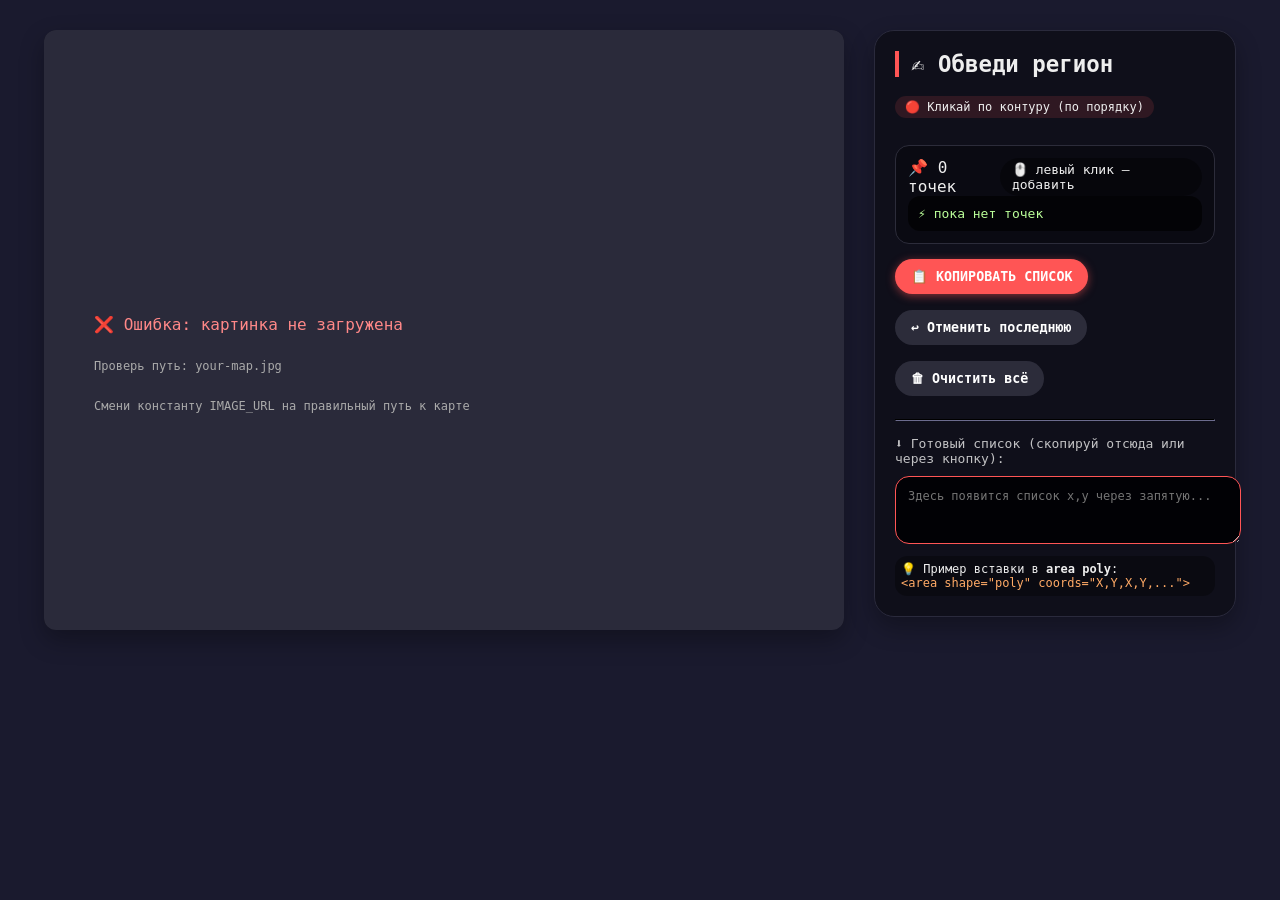
==== commit ddb967b6: "fix" ====
--- a/index.html
+++ b/index.html
@@ -1,12 +1,342 @@
 <!DOCTYPE html>
-<html lang="en">
+<html lang="ru">
 <head>
     <meta charset="UTF-8">
-    <meta name="viewport" content="width=device-width, initial-scale=1.0">
-    <title>Document</title>
+    <title>Poly Редактор — копируй координаты</title>
+    <style>
+        * {
+            user-select: none;
+        }
+        body {
+            font-family: 'Segoe UI', monospace;
+            background: #1a1a2e;
+            display: flex;
+            justify-content: center;
+            align-items: flex-start;
+            gap: 30px;
+            padding: 30px;
+            margin: 0;
+        }
+        .canvas-wrapper {
+            position: relative;
+            display: inline-block;
+            box-shadow: 0 10px 25px rgba(0,0,0,0.3);
+            border-radius: 12px;
+            overflow: hidden;
+            background: #0f0f1a;
+        }
+        canvas {
+            display: block;
+            cursor: crosshair;
+        }
+        .toolbar {
+            background: #0f0f1a;
+            border-radius: 20px;
+            padding: 20px;
+            width: 320px;
+            color: #eee;
+            box-shadow: 0 10px 25px rgba(0,0,0,0.3);
+            backdrop-filter: blur(4px);
+            border: 1px solid #2a2a3c;
+        }
+        h2 {
+            margin-top: 0;
+            font-size: 1.4rem;
+            border-left: 4px solid #ff5555;
+            padding-left: 12px;
+        }
+        .coord-box {
+            background: #0a0a12;
+            border-radius: 14px;
+            padding: 12px;
+            margin: 15px 0;
+            border: 1px solid #2c2c3a;
+        }
+        .coord-list {
+            background: #000000aa;
+            font-family: 'Fira Code', monospace;
+            font-size: 13px;
+            padding: 10px;
+            border-radius: 12px;
+            max-height: 200px;
+            overflow-y: auto;
+            word-break: break-all;
+            color: #bbff99;
+        }
+        button {
+            background: #2c2c3a;
+            border: none;
+            color: white;
+            padding: 10px 16px;
+            border-radius: 40px;
+            font-weight: bold;
+            cursor: pointer;
+            transition: 0.2s;
+            margin-right: 8px;
+            margin-bottom: 8px;
+            font-family: monospace;
+        }
+        button.primary {
+            background: #ff5555;
+            box-shadow: 0 2px 8px #ff555580;
+        }
+        button.primary:hover {
+            background: #ff7777;
+            transform: scale(0.97);
+        }
+        button:hover {
+            background: #3a3a4e;
+        }
+        textarea {
+            width: 100%;
+            background: #010105;
+            color: #0f0;
+            border: 1px solid #ff5555;
+            border-radius: 14px;
+            padding: 12px;
+            font-family: 'Fira Code', monospace;
+            font-size: 12px;
+            resize: vertical;
+            margin-top: 10px;
+        }
+        .badge {
+            background: #ff555522;
+            padding: 4px 10px;
+            border-radius: 30px;
+            font-size: 12px;
+            display: inline-block;
+            margin-bottom: 12px;
+        }
+        hr {
+            border-color: #2c2c3a;
+            margin: 15px 0;
+        }
+        .point-counter {
+            font-size: 13px;
+            background: #00000066;
+            border-radius: 20px;
+            padding: 4px 12px;
+            display: inline-block;
+        }
+    </style>
 </head>
 <body>
-    <div id="map"></div>
+
+<div class="canvas-wrapper">
+    <canvas id="imageCanvas" width="800" height="600"></canvas>
+</div>
+
+<div class="toolbar">
+    <h2>✍️ Обведи регион</h2>
+    <div class="badge">🔴 Кликай по контуру (по порядку)</div>
+    
+    <div class="coord-box">
+        <div style="display: flex; justify-content: space-between;">
+            <span>📌 <span id="pointCount">0</span> точек</span>
+            <span class="point-counter">🖱️ левый клик — добавить</span>
+        </div>
+        <div class="coord-list" id="coordListPreview">
+            ⚡ пока нет точек
+        </div>
+    </div>
+
+    <div style="display: flex; gap: 8px; flex-wrap: wrap;">
+        <button id="copyBtn" class="primary">📋 КОПИРОВАТЬ СПИСОК</button>
+        <button id="undoBtn">↩️ Отменить последнюю</button>
+        <button id="clearBtn">🗑 Очистить всё</button>
+    </div>
+
+    <hr>
+    <div style="font-size: 13px; opacity: 0.8;">⬇️ Готовый список (скопируй отсюда или через кнопку):</div>
+    <textarea id="coordsOutput" rows="3" readonly placeholder="Здесь появится список x,y через запятую..."></textarea>
+    <div style="font-size: 12px; margin-top: 8px; background: #00000055; border-radius: 12px; padding: 6px;">
+        💡 Пример вставки в <strong>area poly</strong>:<br>
+        <code style="color:#ffaa66;">&lt;area shape="poly" coords="X,Y,X,Y,..."&gt;</code>
+    </div>
+</div>
+
+<script>
+    (function() {
+        // ---------- ЗАГРУЗИ СВОЮ КАРТИНКУ ----------
+        // 👇👇👇 СЮДА ВСТАВЬ ПУТЬ К СВОЕЙ КАРТЕ 👇👇👇
+        const IMAGE_URL = 'your-map.jpg';   // ⚠️ ЗАМЕНИ НА СВОЮ КАРТИНКУ
+        
+        // ---------- РАЗМЕРЫ КАНВАСА (ОРИГИНАЛЬНЫЕ ПОД КООРДИНАТЫ) ----------
+        const CANVAS_W = 800;
+        const CANVAS_H = 600;
+        
+        const canvas = document.getElementById('imageCanvas');
+        const ctx = canvas.getContext('2d');
+        
+        let points = [];   // массив {x, y}
+        
+        // Элементы UI
+        const pointCountSpan = document.getElementById('pointCount');
+        const coordListPreview = document.getElementById('coordListPreview');
+        const coordsOutput = document.getElementById('coordsOutput');
+        const copyBtn = document.getElementById('copyBtn');
+        const undoBtn = document.getElementById('undoBtn');
+        const clearBtn = document.getElementById('clearBtn');
+        
+        // Загружаем картинку на канвас
+        const img = new Image();
+        img.crossOrigin = "Anonymous";
+        img.onload = () => {
+            // Рисуем картинку, подгоняем под размер канваса
+            ctx.clearRect(0, 0, CANVAS_W, CANVAS_H);
+            ctx.drawImage(img, 0, 0, CANVAS_W, CANVAS_H);
+            redrawPolygon();  // если были точки — перерисуем поверх
+        };
+        img.src = IMAGE_URL;
+        
+        // Функция отрисовки красной ломаной и точек
+        function redrawPolygon() {
+            if (!img.complete) return;
+            
+            // заново рисуем картинку (чтобы стереть старые линии)
+            ctx.clearRect(0, 0, CANVAS_W, CANVAS_H);
+            ctx.drawImage(img, 0, 0, CANVAS_W, CANVAS_H);
+            
+            if (points.length === 0) return;
+            
+            // рисуем линии
+            ctx.beginPath();
+            ctx.moveTo(points[0].x, points[0].y);
+            for (let i = 1; i < points.length; i++) {
+                ctx.lineTo(points[i].x, points[i].y);
+            }
+            ctx.strokeStyle = '#ff4444';
+            ctx.lineWidth = 3;
+            ctx.stroke();
+            
+            // рисуем точки + нумерацию
+            for (let i = 0; i < points.length; i++) {
+                const p = points[i];
+                ctx.beginPath();
+                ctx.arc(p.x, p.y, 6, 0, 2 * Math.PI);
+                ctx.fillStyle = '#ff3333';
+                ctx.fill();
+                ctx.fillStyle = 'white';
+                ctx.font = 'bold 14px "Segoe UI"';
+                ctx.shadowBlur = 0;
+                ctx.fillText((i+1).toString(), p.x - 5, p.y - 6);
+                
+                // дополнительно белый ободок
+                ctx.beginPath();
+                ctx.arc(p.x, p.y, 6, 0, 2 * Math.PI);
+                ctx.strokeStyle = 'white';
+                ctx.lineWidth = 1.5;
+                ctx.stroke();
+            }
+        }
+        
+        // Обновить текстовый вывод (список координат)
+        function updateTextOutput() {
+            if (points.length === 0) {
+                coordListPreview.innerText = '⚡ пока нет точек';
+                coordsOutput.value = '';
+                pointCountSpan.innerText = '0';
+                return;
+            }
+            
+            // формируем строку вида "x1,y1, x2,y2, x3,y3"
+            const coordArray = points.map(p => `${p.x},${p.y}`);
+            const coordString = coordArray.join(', ');
+            
+            // Для красивого превью с переносами
+            coordListPreview.innerText = coordString.length > 120 ? coordString.slice(0, 120) + '…' : coordString;
+            coordsOutput.value = coordString;
+            pointCountSpan.innerText = points.length;
+        }
+        
+        // Добавление точки по координатам клика (с учётом масштаба, если картинка растянута)
+        function addPointFromClick(clientX, clientY) {
+            const rect = canvas.getBoundingClientRect();
+            const scaleX = canvas.width / rect.width;     // canvas реальная ширина 800 / отображаемая ширина в пикселях
+            const scaleY = canvas.height / rect.height;
+            
+            let canvasX = (clientX - rect.left) * scaleX;
+            let canvasY = (clientY - rect.top) * scaleY;
+            
+            // ограничим в пределах
+            canvasX = Math.min(Math.max(0, canvasX), CANVAS_W);
+            canvasY = Math.min(Math.max(0, canvasY), CANVAS_H);
+            
+            const x = Math.round(canvasX);
+            const y = Math.round(canvasY);
+            
+            points.push({ x, y });
+            redrawPolygon();
+            updateTextOutput();
+        }
+        
+        // Отменить последнюю точку
+        function undoLastPoint() {
+            if (points.length > 0) {
+                points.pop();
+                redrawPolygon();
+                updateTextOutput();
+            }
+        }
+        
+        // Очистить всё
+        function clearAllPoints() {
+            points = [];
+            redrawPolygon();
+            updateTextOutput();
+        }
+        
+        // Скопировать список в буфер
+        function copyCoordList() {
+            if (points.length === 0) {
+                alert('Нет ни одной точки. Сначала кликни по карте.');
+                return;
+            }
+            const coordArray = points.map(p => `${p.x},${p.y}`);
+            const coordString = coordArray.join(',');
+            
+            navigator.clipboard.writeText(coordString).then(() => {
+                // визуальный фидбек на кнопке
+                const originalText = copyBtn.innerText;
+                copyBtn.innerText = '✅ СКОПИРОВАНО!';
+                setTimeout(() => {
+                    copyBtn.innerText = originalText;
+                }, 1200);
+            }).catch(err => {
+                alert('Не удалось скопировать: ' + err);
+            });
+        }
+        
+        // События клика на канвасе
+        canvas.addEventListener('click', (e) => {
+            addPointFromClick(e.clientX, e.clientY);
+        });
+        
+        // Кнопки управления
+        copyBtn.addEventListener('click', copyCoordList);
+        undoBtn.addEventListener('click', undoLastPoint);
+        clearBtn.addEventListener('click', clearAllPoints);
+        
+        // Если картинка не загрузилась — выведем сообщение
+        img.onerror = () => {
+            ctx.fillStyle = '#2a2a3a';
+            ctx.fillRect(0, 0, CANVAS_W, CANVAS_H);
+            ctx.fillStyle = '#ff8888';
+            ctx.font = '16px monospace';
+            ctx.fillText('❌ Ошибка: картинка не загружена', 50, 300);
+            ctx.fillStyle = '#aaa';
+            ctx.font = '12px monospace';
+            ctx.fillText(`Проверь путь: ${IMAGE_URL}`, 50, 340);
+            ctx.fillText('Смени константу IMAGE_URL на правильный путь к карте', 50, 380);
+        };
+        
+        // начальная прорисовка (пока картинка грузится — серый фон)
+        ctx.fillStyle = '#181826';
+        ctx.fillRect(0, 0, CANVAS_W, CANVAS_H);
+        ctx.fillStyle = '#ccc';
+        ctx.font = '14px monospace';
+        ctx.fillText('Загрузка карты...', 20, 40);
+    })();
+</script>
 </body>
-<script src="js/map.js"></script>
 </html>
